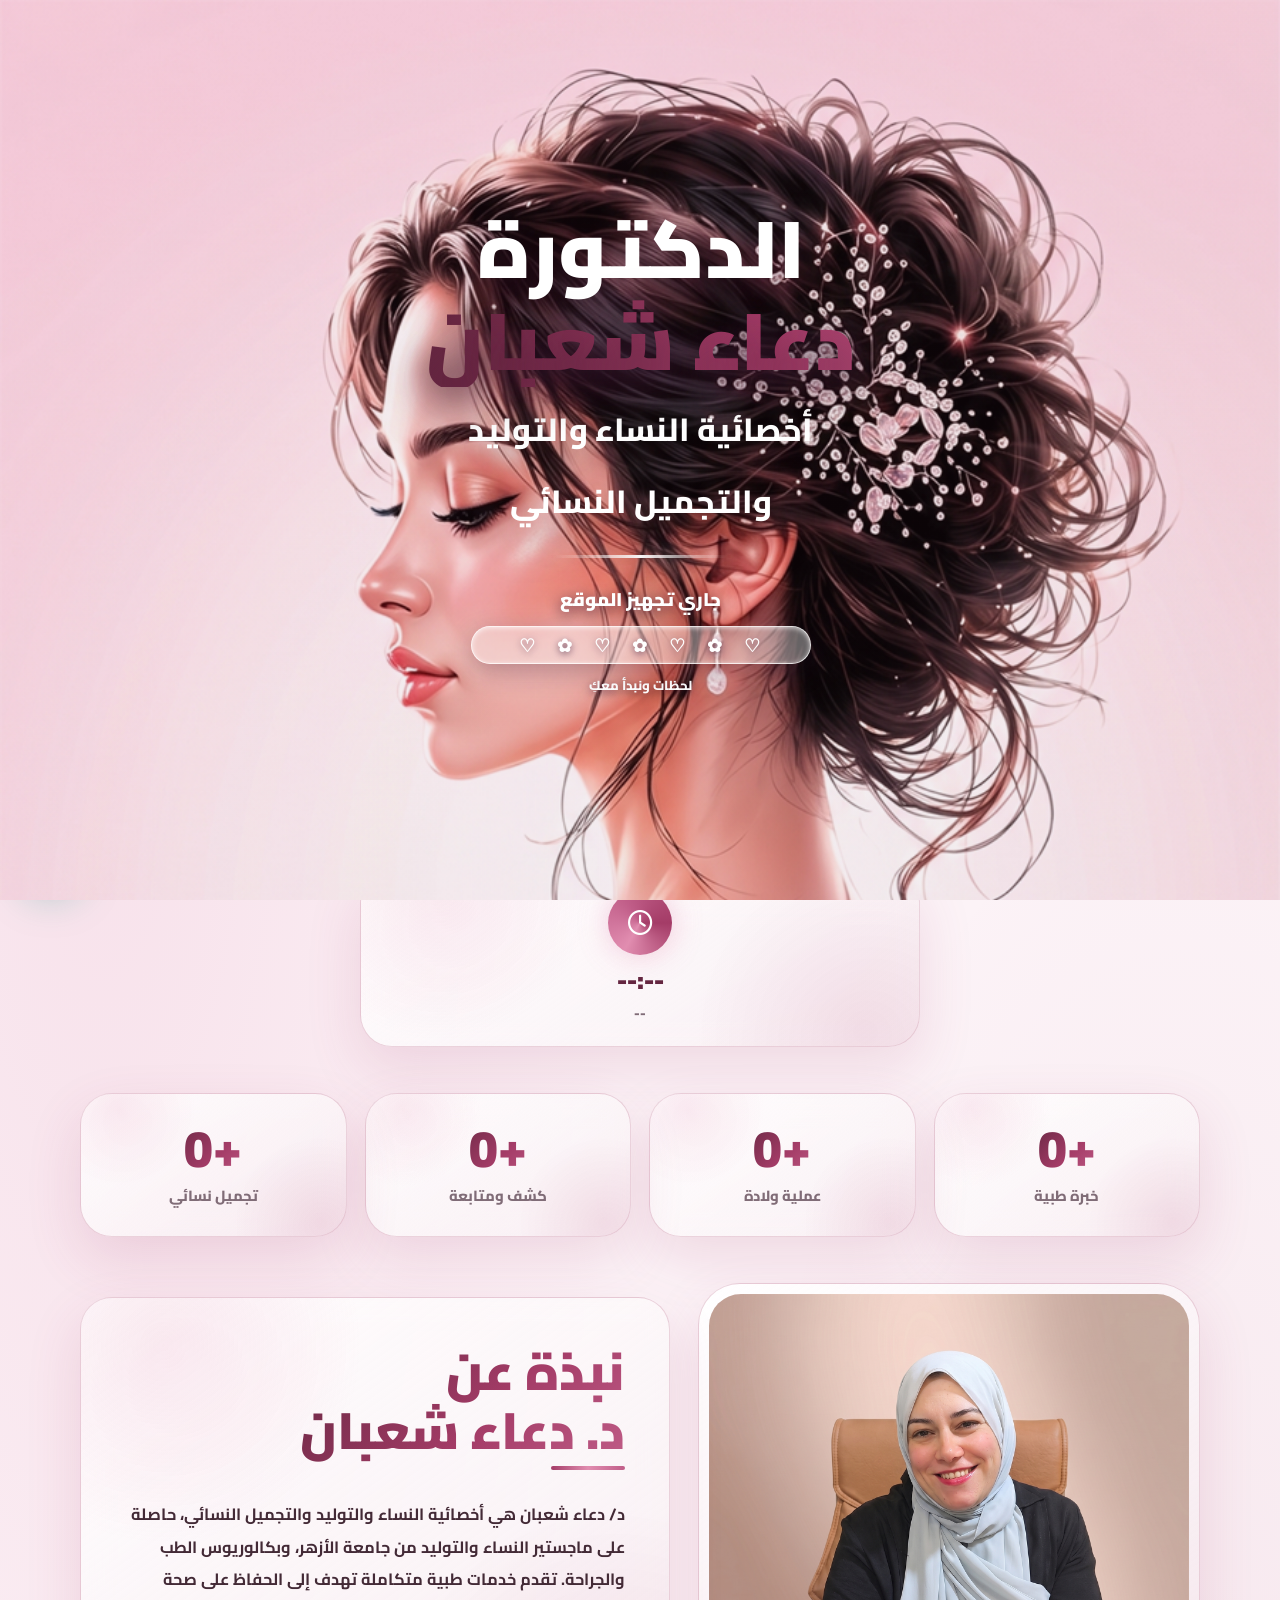
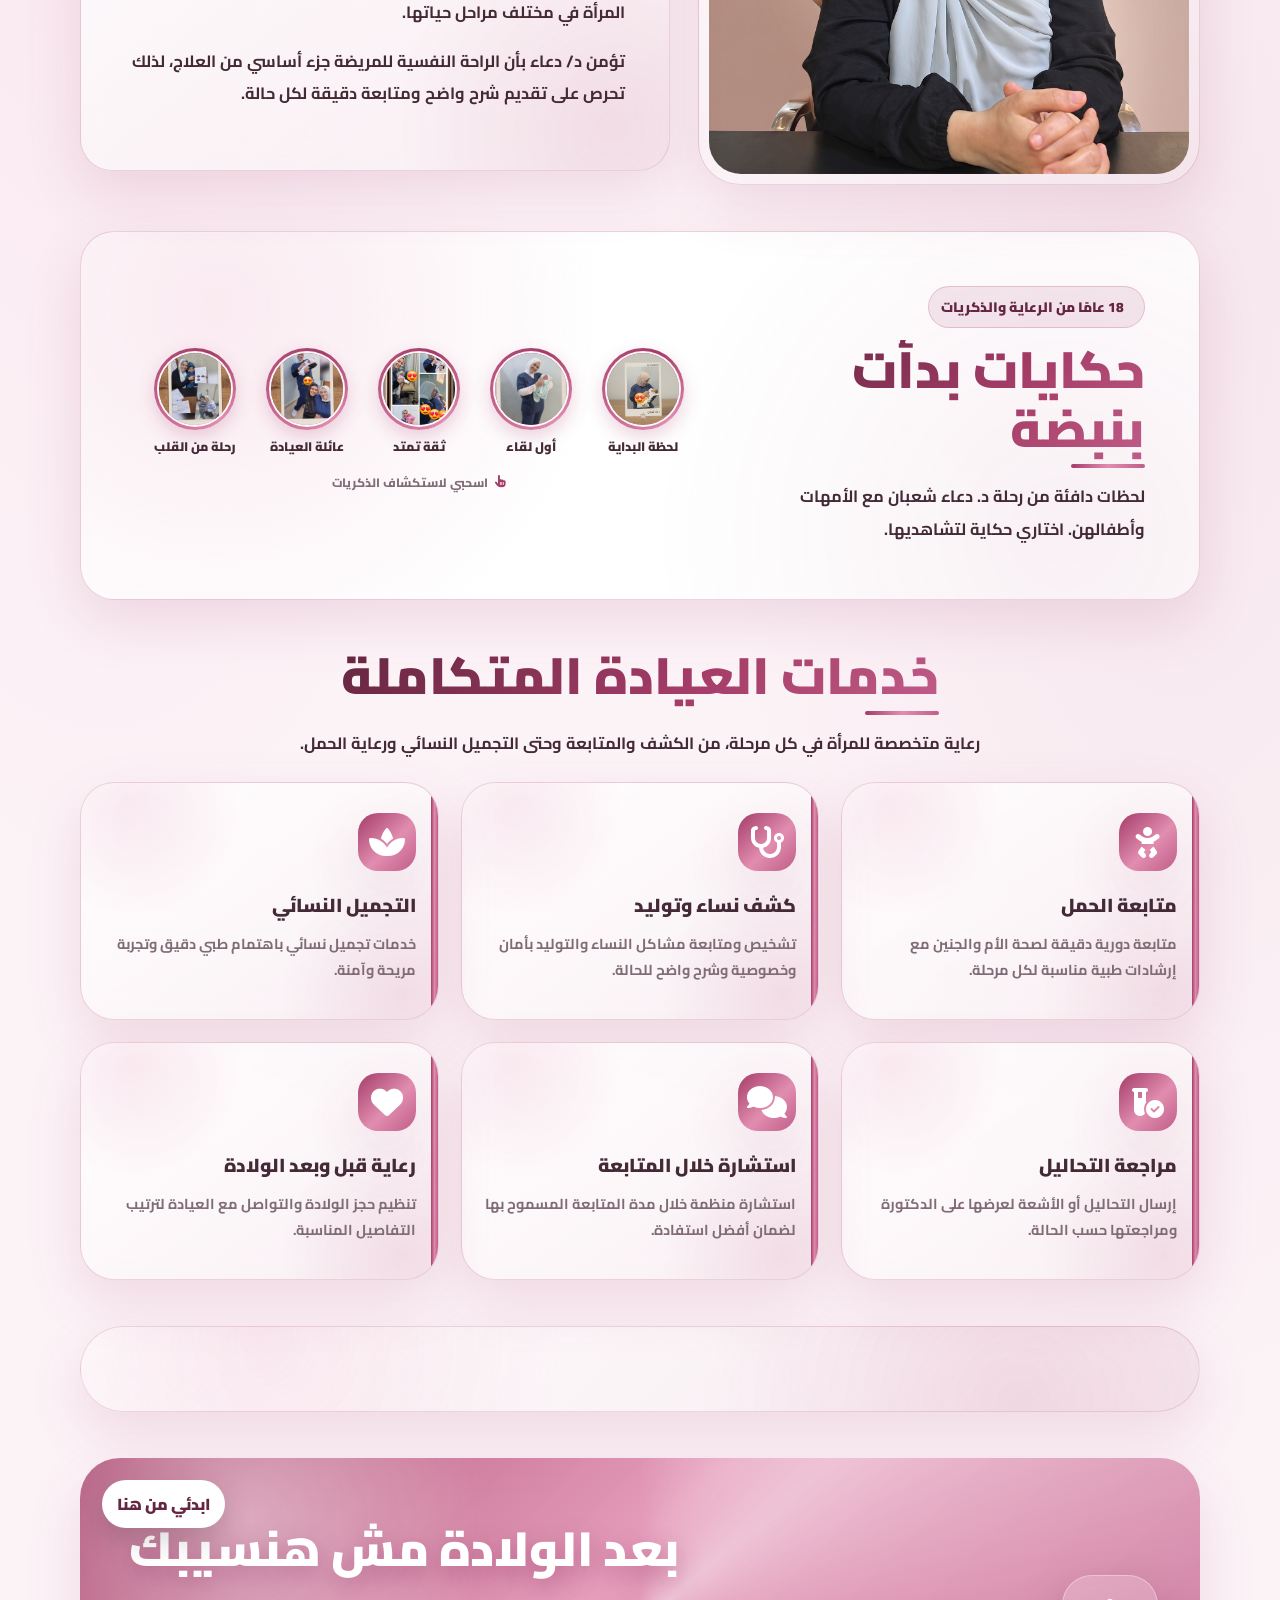
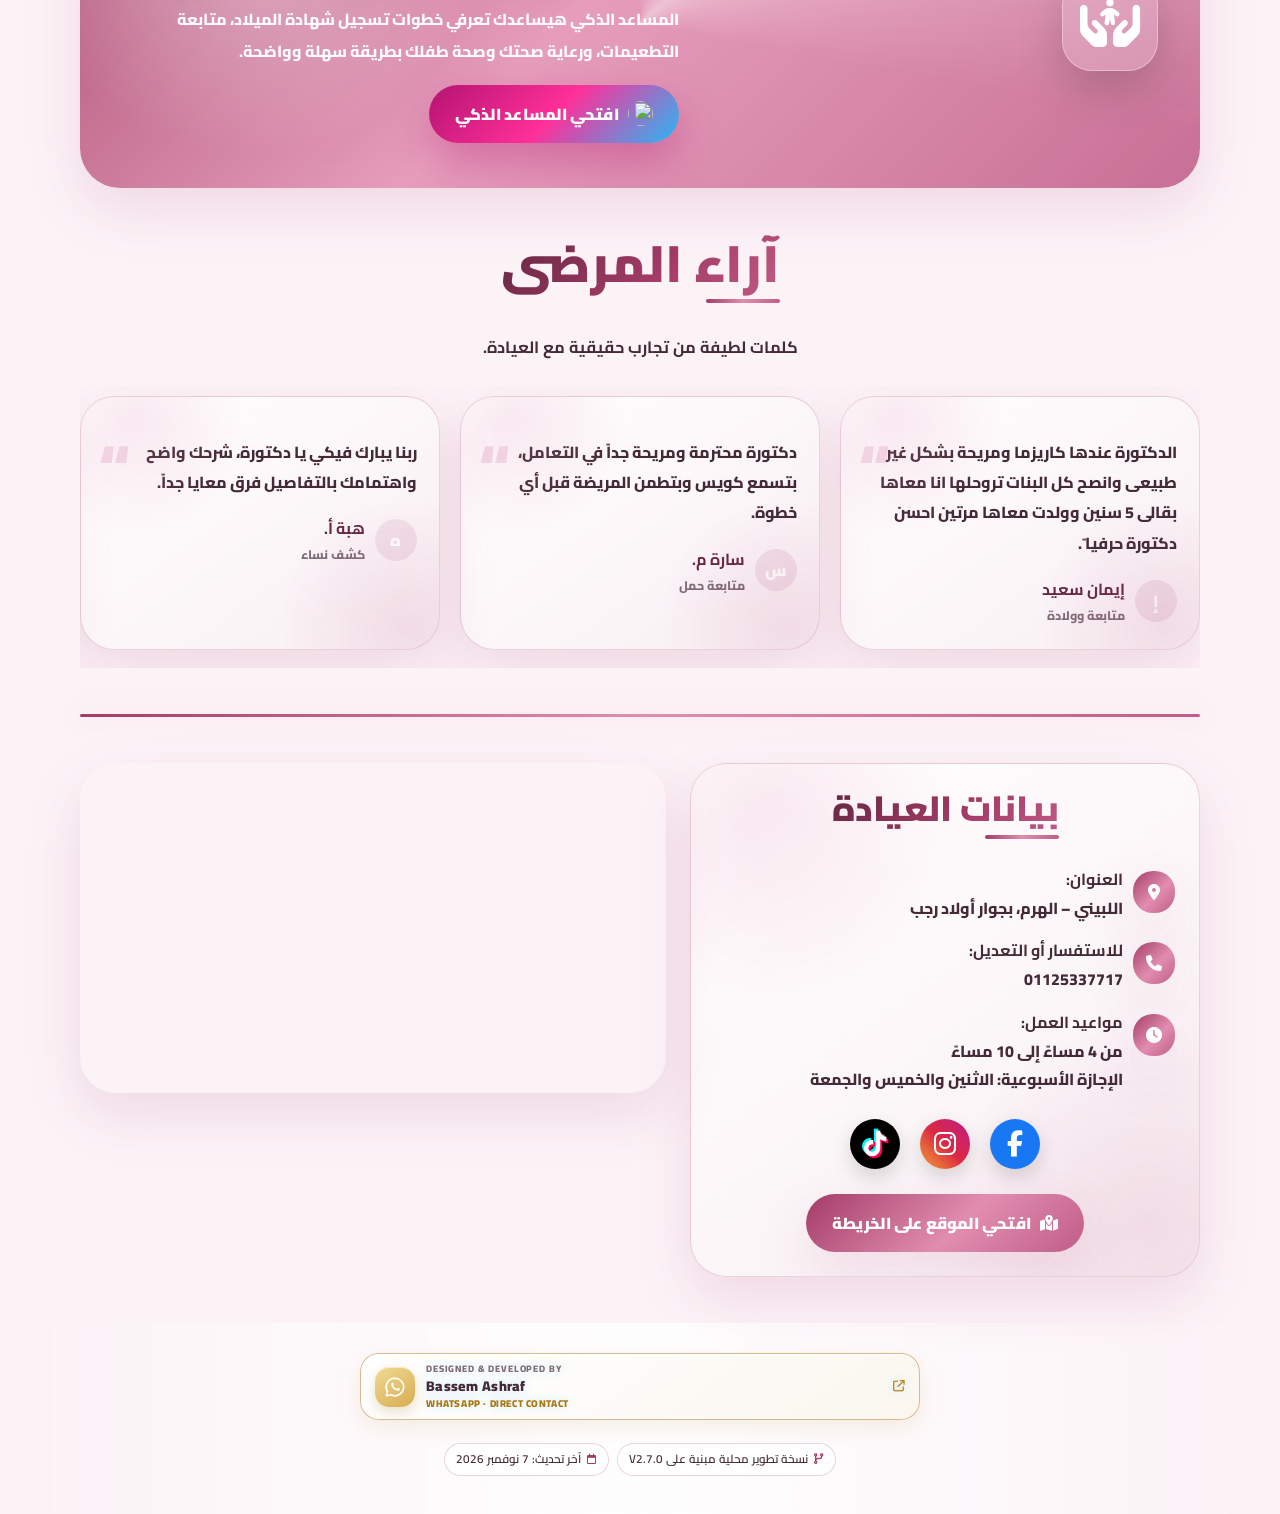
==== index.html @ da4e1a52 "feat: route clinic bridge through Supabase Edge Function" ====
<!DOCTYPE html>
<html lang="ar" data-mode="light">
<head>
<meta charset="UTF-8">
<meta name="viewport" content="width=device-width, initial-scale=1.0, maximum-scale=1.0, user-scalable=no, viewport-fit=cover">

<meta property="og:title" content="الدكتورة دعاء شعبان - أخصائية النساء والتوليد والتجميل النسائي">
<meta property="og:description" content="نظام الحجز الإلكتروني لعيادة دكتورة دعاء شعبان. رعاية طبية متكاملة، احجزي موعدك الآن.">
<meta property="og:image" content="assets/images/doctor.png">
<meta property="og:type" content="website">
<meta name="twitter:card" content="summary_large_image">

<title>عيادة دكتورة دعاء شعبان - الحجز الإلكتروني</title>

<link href="https://fonts.googleapis.com/css2?family=Cairo:wght@400;600;700;800;900&display=swap" rel="stylesheet">
<link rel="stylesheet" href="https://cdnjs.cloudflare.com/ajax/libs/font-awesome/6.5.1/css/all.min.css">

<link rel="stylesheet" href="css/main.css">
<link rel="stylesheet" href="css/gallery.css">
</head>

<body>

<div class="local-preview-banner" id="localPreviewBanner" role="status" hidden>
    نسخة تجربة محلية — لن يتم إرسال الحجوزات أو حفظها في قاعدة البيانات أو الشيت
</div>
<div id="scrollDecorations" class="scroll-decorations" aria-hidden="true"></div>
<div id="bookingCelebration" class="booking-celebration" aria-hidden="true"></div>

<div id="splash" aria-label="واجهة ترحيب عيادة د. دعاء شعبان">
    <div class="splash-content">
        <div class="splash-title">الدكتورة</div>
        <div class="splash-title">دعاء شعبان</div>
        <div class="splash-sub">أخصائية النساء والتوليد</div>
        <div class="splash-sub">والتجميل النسائي</div>
        <div class="splash-line"></div>
        <div class="splash-loader" role="status" aria-live="polite">
            <span class="splash-loading-text" data-i18n="clickToStart">جاري تجهيز الموقع</span>
            <div class="splash-progress-track" aria-hidden="true">
                <div class="splash-progress-fill"></div>
                <span class="splash-progress-pattern">♡　✿　♡　✿　♡　✿　♡</span>
                <span class="splash-progress-runner">🌸</span>
            </div>
            <span class="splash-loader-caption" data-i18n="splashWait">لحظات ونبدأ معكِ</span>
        </div>
    </div>
</div>

<div id="fridayAlert" class="friday-modal">
    <div class="fri-card">
        <i class="fa-solid fa-calendar-xmark"></i>
        <h3 data-i18n="holidayTitle">تنبيه المواعيد</h3>
        <p data-i18n="holidayMsg">الإجازة الأسبوعية للعيادة أيام الاثنين والخميس والجمعة. من فضلكِ اختاري يوماً آخر للحجز.</p>
        <button class="btn btn-primary" onclick="closeFri()" data-i18n="understood">فهمت</button>
    </div>
</div>

<div id="softAlert" class="soft-alert-modal">
    <div class="soft-alert-card">
        <i class="fa-solid fa-circle-exclamation"></i>
        <h3 id="softAlertTitle">تنبيه بسيط</h3>
        <p id="softAlertMsg">من فضلك أكملي البيانات المطلوبة.</p>
        <button class="btn btn-primary" onclick="closeSoftAlert()">تمام</button>
    </div>
</div>

<div class="pregnancy-nudge" id="pregnancyNudge" hidden>
    <button class="pregnancy-nudge-backdrop" type="button" data-close-pregnancy-nudge aria-label="إغلاق البطاقة"></button>
    <section class="pregnancy-nudge-card" role="dialog" aria-modal="true" aria-labelledby="pregnancyNudgeTitle" aria-describedby="pregnancyNudgeText">
        <button class="pregnancy-nudge-close" type="button" data-close-pregnancy-nudge aria-label="إغلاق"><i class="fa-solid fa-xmark" aria-hidden="true"></i></button>
        <div class="pregnancy-nudge-confetti" aria-hidden="true">✦　♡　✿　✧</div>
        <div class="pregnancy-nudge-art" aria-hidden="true"></div>
        <span class="pregnancy-nudge-kicker" data-i18n="pregnancyNudgeKicker">هدية صغيرة لكِ</span>
        <h2 id="pregnancyNudgeTitle" data-i18n="pregnancyNudgeTitle">رحلتك للأمومة 💗</h2>
        <p id="pregnancyNudgeText" data-i18n="pregnancyNudgeText">احسبي فاضل قد إيه على مقابلة صغيرك، وشوفي رحلتك وصلت لكام في المية.</p>
        <button class="pregnancy-nudge-cta" id="pregnancyNudgeCta" type="button"><span class="pregnancy-nudge-mini-art" aria-hidden="true"></span><span data-i18n="pregnancyNudgeCta">احسبي رحلتك</span><i class="fa-solid fa-arrow-left" aria-hidden="true"></i></button>
        <span class="pregnancy-nudge-foot" data-i18n="pregnancyNudgeFoot">حساب تقريبي لعمر الحمل وموعد الولادة</span>
    </section>
</div>

<button class="pregnancy-float" id="pregnancyFloat" type="button" aria-label="افتحي حاسبة الحمل" title="احسبي رحلتك" hidden>
    <span class="pregnancy-float-art" aria-hidden="true"></span><span class="pregnancy-float-label" data-i18n="pregnancyFloatLabel">حاسبة الحمل</span>
</button>

<header class="topbar">
    <div class="brand">
        <strong data-i18n="brandName">د. دعاء شعبان</strong>
        <span data-i18n="brandSub">أخصائية نساء وتوليد وتجميل نسائي</span>
    </div>

    <nav class="nav">
        <a href="#about" data-i18n="navAbout">عن الدكتورة</a>
        <a href="#gallery">الذكريات</a>
        <a href="#services" data-i18n="navServices">الخدمات</a>
        <a href="#booking" data-i18n="navBooking">الحجز</a>
        <a href="#assistant" class="smart-nav-hint" data-i18n="navAssistant">مساعدك بعد الولادة</a>
        <a href="#reviews" data-i18n="navReviews">آراء المرضى</a>
        <a href="#contact" data-i18n="navContact">العنوان</a>
    </nav>

    <div class="control-group">
        <button class="text-btn" id="langBtn" onclick="toggleLanguage()">EN</button>
        <button class="icon-btn mobile-menu-btn" onclick="toggleMobileMenu()" title="Menu"><i class="fa-solid fa-bars"></i></button>
    </div>

    <div class="mobile-menu" id="mobileMenu">
        <a href="#about" onclick="toggleMobileMenu()" data-i18n="navAbout">عن الدكتورة</a>
        <a href="#gallery" onclick="toggleMobileMenu()">الذكريات</a>
        <a href="#services" onclick="toggleMobileMenu()" data-i18n="navServices">الخدمات</a>
        <a href="#booking" onclick="toggleMobileMenu()" data-i18n="navBooking">الحجز</a>
        <a href="#assistant" onclick="toggleMobileMenu()" data-i18n="navAssistant">مساعدك بعد الولادة</a>
        <a href="#reviews" onclick="toggleMobileMenu()" data-i18n="navReviews">آراء المرضى</a>
        <a href="#contact" onclick="toggleMobileMenu()" data-i18n="navContact">العنوان</a>
    </div>
</header>

<main>
    <section class="hero" id="home">
        <div class="hero-content">

            <div class="hero-actions">
                <a href="#booking" class="btn btn-primary"><i class="fa-solid fa-calendar-check"></i> <span data-i18n="bookNow">احجزي موعدك الآن</span></a>
                <a href="https://wa.me/201125337717" target="_blank" class="btn btn-ghost"><i class="fa-brands fa-whatsapp"></i> <span data-i18n="whatsappNow">تواصلي واتساب</span></a>
            </div>
            <div class="hero-note" data-i18n="heroTitle">حجزك مع د. دعاء شعبان أصبح أسهل</div>
        </div>
    </section>

    <section class="section clock-section">
        <div class="clock-card-wide">
            <div class="clock-ring"><i class="fa-regular fa-clock"></i></div>
            <div id="clockNow">--:--</div>
            <div id="todayText">--</div>
        </div>
    </section>

    <section class="section stats-bar">
        <div class="stat-card">
            <div>
                <div class="stat-number" data-target="20">+0</div>
                <div class="stat-label" data-i18n="statExperience">خبرة طبية</div>
            </div>
        </div>
        <div class="stat-card">
            <div>
                <div class="stat-number" data-target="2000">+0</div>
                <div class="stat-label" data-i18n="statBirth">عملية ولادة</div>
            </div>
        </div>
        <div class="stat-card">
            <div>
                <div class="stat-number" data-target="50000">+0</div>
                <div class="stat-label" data-i18n="statVisits">كشف ومتابعة</div>
            </div>
        </div>
        <div class="stat-card">
            <div>
                <div class="stat-number" data-target="350">+0</div>
                <div class="stat-label" data-i18n="statAesthetic">تجميل نسائي</div>
            </div>
        </div>
    </section>

    <section class="section about-wrap" id="about">
        <div class="doctor-photo">
            <img src="assets/images/doctor.png" alt="دكتورة دعاء شعبان">
        </div>
        <div class="info-card">
            <h2 class="section-title about-title"><span data-i18n="aboutTitle1">نبذة عن</span><span data-i18n="aboutTitle2">د. دعاء شعبان</span></h2>
            <p class="section-lead" data-i18n="aboutText1">
                د/ دعاء شعبان هي أخصائية النساء والتوليد والتجميل النسائي، حاصلة على ماجستير النساء والتوليد من جامعة الأزهر،
                وبكالوريوس الطب والجراحة. تقدم خدمات طبية متكاملة تهدف إلى الحفاظ على صحة المرأة في مختلف مراحل حياتها.
            </p>
            <p class="section-lead" data-i18n="aboutText2">
                تؤمن د/ دعاء بأن الراحة النفسية للمريضة جزء أساسي من العلاج، لذلك تحرص على تقديم شرح واضح ومتابعة دقيقة لكل حالة.
            </p>
        </div>
    </section>


    <section class="section story-album" id="gallery" aria-labelledby="galleryTitle">
        <div class="album-intro reveal-on-scroll">
            <span class="album-kicker"><i class="fa-solid fa-sparkles" aria-hidden="true"></i> 18 عامًا من الرعاية والذكريات</span>
            <h2 class="section-title" id="galleryTitle">حكايات بدأت بنبضة</h2>
            <p class="section-lead">لحظات دافئة من رحلة د. دعاء شعبان مع الأمهات وأطفالهن. اختاري حكاية لتشاهديها.</p>
        </div>
        <div class="story-rail-shell reveal-on-scroll">
            <div class="story-rail" role="group" aria-label="قصص وذكريات العيادة">
                <button class="clinic-story" type="button" data-image="assets/images/gallery/memory-01.jpg" data-alt="لحظة من رحلة الرعاية" data-kicker="لحظة البداية" data-title="البداية دائمًا نبضة" data-caption="من أول لحظة اطمئنان، تبدأ حكاية جديدة مليئة بالأمل والرعاية.">
                    <span class="clinic-story-ring"><img src="assets/images/gallery/memory-01.jpg" alt="" loading="lazy"></span><span class="clinic-story-label">لحظة البداية</span>
                </button>
                <button class="clinic-story" type="button" data-image="assets/images/gallery/memory-02.png" data-alt="لحظة سعادة مع مولود جديد" data-kicker="لحظة وصول" data-title="أول لقاء" data-caption="لحظة لا تتكرر، وابتسامة تختصر رحلة كاملة من الانتظار.">
                    <span class="clinic-story-ring"><img src="assets/images/gallery/memory-02.png" alt="" loading="lazy"></span><span class="clinic-story-label">أول لقاء</span>
                </button>
                <button class="clinic-story" type="button" data-image="assets/images/gallery/memory-03.jpg" data-alt="ذكرى من المتابعة والرعاية" data-kicker="ثقة تمتد" data-title="معكِ خطوة بخطوة" data-caption="متابعة هادئة وشرح واضح، لأن الاطمئنان جزء أساسي من الرعاية.">
                    <span class="clinic-story-ring"><img src="assets/images/gallery/memory-03.jpg" alt="" loading="lazy"></span><span class="clinic-story-label">ثقة تمتد</span>
                </button>
                <button class="clinic-story" type="button" data-image="assets/images/gallery/memory-04.png" data-alt="ذكرى سعيدة مع الأسرة" data-kicker="عائلة العيادة" data-title="ذكريات تكبر معنا" data-caption="أطفال كبروا، وأسر ما زالت الثقة تجمعنا بها عامًا بعد عام.">
                    <span class="clinic-story-ring"><img src="assets/images/gallery/memory-04.png" alt="" loading="lazy"></span><span class="clinic-story-label">عائلة العيادة</span>
                </button>
                <button class="clinic-story" type="button" data-image="assets/images/gallery/memory-05.png" data-alt="ذكرى من سنوات الرعاية" data-kicker="18 عامًا" data-title="رحلة من القلب" data-caption="سنوات من الخبرة، وآلاف الحكايات التي بدأت كلها بنبضة.">
                    <span class="clinic-story-ring"><img src="assets/images/gallery/memory-05.png" alt="" loading="lazy"></span><span class="clinic-story-label">رحلة من القلب</span>
                </button>
            </div>
            <span class="story-rail-hint"><i class="fa-solid fa-hand-pointer" aria-hidden="true"></i> اسحبي لاستكشاف الذكريات</span>
        </div>
    </section>

    <div class="story-viewer" id="storyViewer" aria-hidden="true" role="dialog" aria-modal="true" aria-label="عرض قصة من ذكريات العيادة">
        <button class="story-backdrop" type="button" tabindex="-1" data-story-close aria-label="إغلاق القصص"></button>
        <div class="story-dialog">
            <div class="story-progress" id="storyProgress" aria-hidden="true"></div>
            <button class="story-viewer-close" type="button" data-story-close aria-label="إغلاق"><i class="fa-solid fa-xmark"></i></button>
            <button class="story-viewer-pause" type="button" id="storyPause" aria-label="إيقاف عرض القصص مؤقتًا" aria-pressed="false"><i class="fa-solid fa-pause"></i></button>
            <img class="story-viewer-image" id="storyViewerImage" src="" alt="">
            <div class="story-viewer-shade"></div>
            <button class="story-viewer-nav story-viewer-prev" type="button" id="storyPrev" aria-label="القصة السابقة"><i class="fa-solid fa-chevron-right"></i></button>
            <button class="story-viewer-nav story-viewer-next" type="button" id="storyNext" aria-label="القصة التالية"><i class="fa-solid fa-chevron-left"></i></button>
            <div class="story-viewer-copy" aria-live="polite">
                <span class="story-viewer-kicker" id="storyViewerKicker"></span>
                <h3 id="storyViewerTitle"></h3>
                <p id="storyViewerCaption"></p>
            </div>
            <span class="story-viewer-count" id="storyViewerCount" aria-live="polite"></span>
        </div>
    </div>

    <section class="section" id="services">
        <div style="text-align:center; margin-bottom:22px;">
            <h2 class="section-title" data-i18n="servicesTitle">خدمات العيادة المتكاملة</h2>
            <p class="section-lead" style="max-width:720px; margin:auto;" data-i18n="servicesLead">رعاية متخصصة للمرأة في كل مرحلة، من الكشف والمتابعة وحتى التجميل النسائي ورعاية الحمل.</p>
        </div>

        <div class="services-grid">
            <div class="service-card">
                <i class="fa-solid fa-baby"></i>
                <h3 data-i18n="service1Title">متابعة الحمل</h3>
                <p data-i18n="service1Text">متابعة دورية دقيقة لصحة الأم والجنين مع إرشادات طبية مناسبة لكل مرحلة.</p>
            </div>
            <div class="service-card">
                <i class="fa-solid fa-stethoscope"></i>
                <h3 data-i18n="service2Title">كشف نساء وتوليد</h3>
                <p data-i18n="service2Text">تشخيص ومتابعة مشاكل النساء والتوليد بأمان وخصوصية وشرح واضح للحالة.</p>
            </div>
            <div class="service-card">
                <i class="fa-solid fa-spa"></i>
                <h3 data-i18n="service3Title">التجميل النسائي</h3>
                <p data-i18n="service3Text">خدمات تجميل نسائي باهتمام طبي دقيق وتجربة مريحة وآمنة.</p>
            </div>
            <div class="service-card">
                <i class="fa-solid fa-vial-circle-check"></i>
                <h3 data-i18n="service4Title">مراجعة التحاليل</h3>
                <p data-i18n="service4Text">إرسال التحاليل أو الأشعة لعرضها على الدكتورة ومراجعتها حسب الحالة.</p>
            </div>
            <div class="service-card">
                <i class="fa-solid fa-comments"></i>
                <h3 data-i18n="service5Title">استشارة خلال المتابعة</h3>
                <p data-i18n="service5Text">استشارة منظمة خلال مدة المتابعة المسموح بها لضمان أفضل استفادة.</p>
            </div>
            <div class="service-card">
                <i class="fa-solid fa-heart"></i>
                <h3 data-i18n="service6Title">رعاية قبل وبعد الولادة</h3>
                <p data-i18n="service6Text">تنظيم حجز الولادة والتواصل مع العيادة لترتيب التفاصيل المناسبة.</p>
            </div>
        </div>
    </section>

    <section class="section booking-section" id="booking">
        <div class="visitor-presence" id="visitorPresence" role="status" aria-live="polite" hidden>
            <span class="presence-pips" aria-hidden="true"></span><span class="presence-copy"></span>
        </div>
        <div id="bookingArea"></div>
    </section>

    <section class="section" id="assistant">
        <div class="assistant-card">
            <div class="assistant-icon"><i class="fa-solid fa-hands-holding-child"></i></div>
            <div>
                <h2 data-i18n="assistantTitle">بعد الولادة مش هنسيبك</h2>
                <p data-i18n="assistantText">
                    المساعد الذكي هيساعدك تعرفي خطوات تسجيل شهادة الميلاد، متابعة التطعيمات، ورعاية صحتك وصحة طفلك بطريقة سهلة وواضحة.
                </p>
                <a href="https://dokyy2.github.io/smart-assistant/" target="_blank" rel="noopener noreferrer" class="btn assistant-launch-link">
                    <img src="https://dokyy2.github.io/smart-assistant/assets/images/assistant-logo.png" alt="" loading="lazy"> <span data-i18n="assistantBtn">افتحي المساعد الذكي</span>
                </a>
            </div>
        </div>
    </section>

    <div class="assistant-float" id="assistantFloat" hidden>
        <p class="assistant-hint" id="assistantHint" role="status" hidden>اسأليني 💬</p>
        <button class="assistant-orb" id="assistantOpen" type="button" aria-label="فتح المساعد الذكي" aria-expanded="false">
            <img src="https://dokyy2.github.io/smart-assistant/assets/images/assistant-logo.png" alt="">
        </button>
    </div>

    <div class="assistant-modal" id="assistantModal" hidden>
        <button class="assistant-modal-backdrop" type="button" data-close-assistant aria-label="إغلاق نافذة المساعد"></button>
        <section class="assistant-dialog" role="dialog" aria-modal="true" aria-label="المساعد الذكي بعد الولادة">
            <div class="assistant-dialog-head"><span><img src="https://dokyy2.github.io/smart-assistant/assets/images/assistant-logo.png" alt=""> المساعد الذكي</span><button type="button" data-close-assistant aria-label="إغلاق">×</button></div>
            <iframe class="assistant-frame" title="المساعد الذكي للأم والطفل" data-src="https://dokyy2.github.io/smart-assistant/" loading="lazy"></iframe>
        </section>
    </div>

    <section class="section" id="reviews">
        <div style="text-align:center; margin-bottom:22px;">
            <h2 class="section-title" data-i18n="reviewsTitle">آراء المرضى</h2>
            <p class="section-lead" data-i18n="reviewsLead">كلمات لطيفة من تجارب حقيقية مع العيادة.</p>
        </div>
        <div class="reviews-scroll">
            <div class="review-card"><p>الدكتورة عندها كاريزما ومريحة بشكل غير طبيعى وانصح كل البنات تروحلها انا معاها بقالى 5 سنين وولدت معاها مرتين احسن دكتورة حرفيا ً.</p><div class="review-person"><div class="avatar">إ</div><div><strong>إيمان سعيد</strong><span>متابعة وولادة</span></div></div></div>
            <div class="review-card"><p>دكتورة محترمة ومريحة جداً في التعامل، بتسمع كويس وبتطمن المريضة قبل أي خطوة.</p><div class="review-person"><div class="avatar">س</div><div><strong>سارة م.</strong><span>متابعة حمل</span></div></div></div>
            <div class="review-card"><p>ربنا يبارك فيكي يا دكتورة، شرحك واضح واهتمامك بالتفاصيل فرق معايا جداً.</p><div class="review-person"><div class="avatar">ه</div><div><strong>هبة أ.</strong><span>كشف نساء</span></div></div></div>
            <div class="review-card"><p>العيادة منظمة والدكتورة شاطرة وبتتعامل بذوق. تجربة مريحة من أول الحجز.</p><div class="review-person"><div class="avatar">م</div><div><strong>مريم ع.</strong><span>متابعة بالعيادة</span></div></div></div>
            <div class="review-card"><p>دكتورة دعاء من أحسن الدكاترة، ربنا يبارك فيها ويجعل تعبها في ميزان حسناتها.</p><div class="review-person"><div class="avatar">أ</div><div><strong>أمل ج.</strong><span>متابعة نساء</span></div></div></div>
            <div class="review-card"><p>كنت قلقة جداً، لكن طريقة شرح الدكتورة وهدوءها خلوني أطمن بسرعة.</p><div class="review-person"><div class="avatar">ن</div><div><strong>ندى ر.</strong><span>كشف أول مرة</span></div></div></div>
            <div class="review-card"><p>متابعة الحمل كانت ممتازة، وكل زيارة كنت بخرج فاهمة كل حاجة ومطمئنة.</p><div class="review-person"><div class="avatar">ي</div><div><strong>ياسمين ع.</strong><span>متابعة حمل</span></div></div></div>
            <div class="review-card"><p>احترام وذوق واهتمام بالتفاصيل، شكراً دكتورة دعاء على تعبك معانا.</p><div class="review-person"><div class="avatar">ر</div><div><strong>رحاب س.</strong><span>استشارة متابعة</span></div></div></div>
            <div class="review-card"><p>النظام سهل والحجز واضح، والعيادة تواصلت معايا بسرعة لتأكيد المعاد.</p><div class="review-person"><div class="avatar">د</div><div><strong>دعاء ك.</strong><span>حجز أونلاين</span></div></div></div>
        </div>
    </section>

    <div class="neon-divider"></div>

    <section class="section contact-wrap" id="contact">
        <div class="contact-card">
            <h2 class="section-title" style="font-size:2.2rem;" data-i18n="contactTitle">بيانات العيادة</h2>
            <div class="contact-line"><i class="fa-solid fa-location-dot"></i><div><b data-i18n="addressLabel">العنوان:</b><br><span data-i18n="addressText">اللبيني – الهرم، بجوار أولاد رجب</span></div></div>
            <div class="contact-line"><i class="fa-solid fa-phone"></i><div><b data-i18n="phoneLabel">للاستفسار أو التعديل:</b><br>01125337717</div></div>
            <div class="contact-line"><i class="fa-solid fa-clock"></i><div><b data-i18n="hoursLabel">مواعيد العمل:</b><br><span data-i18n="hoursText">من 4 مساءً إلى 10 مساءً</span><br><span data-i18n="holidayFooter">الإجازة الأسبوعية: الاثنين والخميس والجمعة</span></div></div>

            <div class="social-links">
                <a href="https://www.facebook.com/share/1BvSArkpXk/" target="_blank" class="social-icon fb" title="Facebook"><i class="fa-brands fa-facebook-f"></i></a>
                <a href="https://www.instagram.com/dr.doaa.shaban?igsh=MTNjNjJ1end3bzczeQ==" target="_blank" class="social-icon ig" title="Instagram"><i class="fa-brands fa-instagram"></i></a>
                <a href="https://www.tiktok.com/@doaaobgyn?_r=1&_t=ZS-96BMLWSyNdY" target="_blank" class="social-icon tt" title="TikTok"><i class="fa-brands fa-tiktok"></i></a>
            </div>

            <a href="https://maps.app.goo.gl/Dn6sKp86cdJ2K5k79?g_st=ic" target="_blank" class="btn btn-primary"><i class="fa-solid fa-map-location-dot"></i> <span data-i18n="mapBtn">افتحي الموقع على الخريطة</span></a>
        </div>

        <iframe
            class="map-frame"
            loading="lazy"
            allowfullscreen
            referrerpolicy="no-referrer-when-downgrade"
            src="https://www.google.com/maps?q=%D8%A7%D9%84%D9%84%D8%A8%D9%8A%D9%86%D9%8A%20%D8%A7%D9%84%D9%87%D8%B1%D9%85%20%D8%A8%D8%AC%D9%88%D8%A7%D8%B1%20%D8%A3%D9%88%D9%84%D8%A7%D8%AF%20%D8%B1%D8%AC%D8%A8&output=embed">
        </iframe>
    </section>
</main>

<footer class="footer">
    <div class="footer-signature">
        <a class="footer-credit" href="https://wa.me/201021708011" target="_blank" rel="noopener noreferrer" aria-label="التواصل مع المهندس باسم أشرف عبر واتساب">
            <span class="footer-whatsapp-mark" aria-hidden="true">
                <svg viewBox="0 0 24 24" focusable="false">
                    <path d="M12 2.4a9.6 9.6 0 0 0-8.18 14.63L2.7 21.6l4.72-1.08A9.6 9.6 0 1 0 12 2.4Z" fill="none" stroke="currentColor" stroke-width="1.8" stroke-linejoin="round"/>
                    <path d="M8.5 7.85c.16-.38.33-.39.61-.39h.52c.17 0 .36.03.44.27l.62 1.54c.08.2.05.39-.08.53l-.4.47c-.12.13-.25.26-.1.5.15.26.67 1.1 1.44 1.78.99.88 1.82 1.15 2.08 1.29.26.13.41.11.56-.07l.7-.82c.16-.19.34-.16.57-.08l1.45.68c.24.12.4.17.45.27.06.1.06.59-.14 1.16-.19.57-1.1 1.09-1.52 1.15-.4.06-.9.09-1.46-.09-.34-.11-.78-.26-1.34-.5-2.36-1.02-3.9-3.42-4.02-3.59-.12-.17-.96-1.27-.96-2.42 0-1.16.6-1.72.81-1.96Z" fill="currentColor"/>
                </svg>
            </span>
            <span class="footer-signature-copy"><small>DESIGNED &amp; DEVELOPED BY</small><strong>Bassem Ashraf</strong><span>WHATSAPP · DIRECT CONTACT</span></span>
            <i class="fa-solid fa-arrow-up-right-from-square footer-signature-arrow" aria-hidden="true"></i>
        </a>
        <div class="footer-meta" aria-label="معلومات الإصدار والتحديث">
            <span class="footer-version"><i class="fa-solid fa-code-branch" aria-hidden="true"></i> نسخة تطوير محلية مبنية على V2.7.0</span>
            <span class="footer-updated"><i class="fa-regular fa-calendar" aria-hidden="true"></i> آخر تحديث: 7 نوفمبر 2026</span>
        </div>
    </div>
</footer>

<a href="https://wa.me/201125337717" target="_blank" class="whatsapp-float" onclick="handleVibrate()">
    <i class="fa-brands fa-whatsapp"></i>
</a>

<button class="back-to-top" id="backToTop" type="button" aria-label="العودة إلى أعلى الصفحة" title="العودة إلى أعلى الصفحة" onclick="window.scrollTo({top:0,behavior:'smooth'})">
    <i class="fa-solid fa-arrow-up" aria-hidden="true"></i>
</button>

<script src="js/config.js"></script>
<script src="js/bridge-client.js?v=4"></script>
<script src="js/main.js"></script>
<script src="js/gallery.js"></script>

</body>
</html>
---- css/main.css ----
:root {
    --primary-color: #38bdf8;
    --primary-soft: #e0f7ff;
    --medical-blue: #00a0c4;
    --accent-pink: #ec4899;
    --dark-pink: #0f6f86;
    --text-main: #102033;
    --text-soft: #64748b;
    --silk-bg: #ffffff;
    --page-bg: #f4fbff;
    --card-bg: rgba(255,255,255,0.92);
    --border-soft: rgba(56,189,248,0.28);
    --success-green: #22c55e;
    --error-red: #ef4444;
    --shadow-soft: 0 22px 55px rgba(15,111,134,0.12);
    --radius-lg: 24px;
    --transition: all 0.45s cubic-bezier(0.4, 0, 0.2, 1);
}

[data-mode="dark"] {
    --silk-bg: #111827;
    --page-bg: #07131d;
    --card-bg: rgba(17,24,39,0.92);
    --text-main: #f8fafc;
    --text-soft: #cbd5e1;
    --dark-pink: #9be8ff;
    --primary-soft: rgba(56,189,248,0.12);
    --border-soft: rgba(56,189,248,0.36);
    --shadow-soft: 0 24px 60px rgba(0,0,0,0.4);
}


* { box-sizing: border-box; -webkit-tap-highlight-color: transparent; outline: none; }
html { scroll-behavior: smooth; }
body {
    margin: 0;
    font-family: 'Cairo', sans-serif;
    direction: rtl;
    color: var(--text-main);
    background: var(--page-bg);
    transition: var(--transition);
    overflow-x: hidden;
}
button, input, select, textarea { font-family: 'Cairo', sans-serif; }

#splash {
    position: fixed;
    inset: 0;
    z-index: 9999;
    background:
        linear-gradient(135deg, rgba(248,187,208,0.62), rgba(255,255,255,0.22)),
        url("../assets/images/splash.png") center / cover no-repeat;
    display: flex;
    justify-content: center;
    align-items: center;
    flex-direction: column;
    transition: opacity 1s ease, transform 1s ease;
    cursor: pointer;
}
#splash.hide { opacity: 0; transform: scale(0.98); pointer-events: none; }
.splash-content { text-align: center; padding: 34px; animation: splashRise 1.4s ease both; }
.splash-title {
    color: white;
    font-weight: 900;
    font-size: clamp(2.2rem, 7vw, 5rem);
    line-height: 1.15;
    text-shadow: 0 10px 35px rgba(190,24,93,0.55);
}
.splash-sub {
    margin-top: 12px;
    color: #fff;
    font-size: clamp(1.1rem, 3.2vw, 2rem);
    font-weight: 800;
    text-shadow: 0 8px 28px rgba(190,24,93,0.45);
}
.splash-line {
    width: 180px;
    height: 3px;
    margin: 24px auto 0;
    border-radius: 999px;
    background: linear-gradient(90deg, transparent, white, transparent);
    box-shadow: 0 0 24px rgba(255,255,255,0.7);
    animation: lineGlow 1.6s infinite alternate;
}
.click-to-start {
    margin-top: 30px;
    color: white;
    font-weight: 700;
    background: rgba(0,0,0,0.3);
    padding: 8px 20px;
    border-radius: 999px;
    animation: pulse 1.5s infinite;
}
@keyframes splashRise {
    from { opacity: 0; transform: translateY(24px) scale(0.96); filter: blur(6px); }
    to { opacity: 1; transform: translateY(0) scale(1); filter: blur(0); }
}
@keyframes lineGlow {
    from { opacity: 0.45; transform: scaleX(0.65); }
    to { opacity: 1; transform: scaleX(1); }
}
@keyframes pulse { 0%, 100% { opacity: 0.6; } 50% { opacity: 1; } }

.topbar {
    position: sticky;
    top: 12px;
    z-index: 1000;
    width: min(1120px, calc(100% - 24px));
    margin: 12px auto 0;
    padding: 10px 16px;
    display: flex;
    align-items: center;
    justify-content: space-between;
    gap: 10px;
    border: 1px solid rgba(255,255,255,0.12);
    border-radius: 999px;
    background: rgba(15,23,42,0.86);
    backdrop-filter: blur(18px);
    box-shadow: 0 14px 40px rgba(15,111,134,0.12);
}
[data-mode="light"] .topbar {
    background: rgba(255,255,255,0.88);
    border-color: rgba(255,255,255,0.55);
}

@keyframes shineText {
    0% { background-position: 200% center; }
    100% { background-position: -200% center; }
}

.brand strong {
    display: block;
    font-size: clamp(1rem, 2.3vw, 1.55rem);
    font-weight: 900;
    background: linear-gradient(120deg, var(--dark-pink) 30%, var(--primary-color) 50%, var(--dark-pink) 70%);
    background-size: 200% auto;
    -webkit-background-clip: text;
    -webkit-text-fill-color: transparent;
    animation: shineText 3s linear infinite;
}
.brand span {
    display: block;
    color: var(--text-soft);
    font-size: 0.72rem;
    font-weight: 700;
    margin-top: -2px;
}
.nav { display: flex; align-items: center; gap: 15px; }
.nav a {
    color: var(--text-main);
    text-decoration: none;
    font-size: 0.86rem;
    font-weight: 900;
    white-space: nowrap;
}
.nav a:hover { color: var(--primary-color); }
.smart-nav-hint { color: var(--accent-pink) !important; }

/* Control Group (Left side items) */
.control-group { display: flex; align-items: center; gap: 6px; position: relative; }
.icon-btn, .text-btn {
    border: 1px solid var(--border-soft);
    background: rgba(255,255,255,0.08);
    color: #e0f7ff;
    border-radius: 999px;
    min-width: 36px;
    height: 36px;
    padding: 0 10px;
    cursor: pointer;
    font-weight: 900;
    display: inline-flex;
    align-items: center;
    justify-content: center;
    gap: 7px;
    box-shadow: 0 8px 22px rgba(15,111,134,0.08);
    font-size: 0.85rem;
}
[data-mode="light"] .icon-btn,
[data-mode="light"] .text-btn {
    background: rgba(255,255,255,0.72);
    color: var(--dark-pink);
}

.mobile-menu-btn { display: none; }
.mobile-menu {
    display: none;
    position: absolute;
    top: 62px;
    left: 14px;
    right: 14px;
    background: var(--silk-bg);
    border: 1px solid var(--border-soft);
    border-radius: 22px;
    box-shadow: var(--shadow-soft);
    padding: 10px;
}
.mobile-menu.open { display: block; }
.mobile-menu a {
    display: block;
    padding: 12px;
    color: var(--text-main);
    text-decoration: none;
    font-weight: 800;
    border-radius: 14px;
}

.hero {
    width: 100%;
    min-height: 760px;
    margin: 0;
    border-radius: 0 0 42px 42px;
    position: relative;
    overflow: hidden;
    display: grid;
    align-items: center;
    padding: 120px max(28px, calc((100vw - 1120px) / 2)) 70px;
    background:
        linear-gradient(90deg, rgba(7,19,29,0.68), rgba(7,19,29,0.30)),
        url("../assets/images/banner.png") center top / cover no-repeat;
    box-shadow: 0 24px 70px rgba(15,111,134,0.16);
}
[data-mode="light"] .hero {
    background:
        linear-gradient(90deg, rgba(255,255,255,0.54), rgba(255,255,255,0.18)),
        url("../assets/images/banner.png") center top / cover no-repeat;
}
.hero::after {
    content: "";
    position: absolute;
    inset: 0;
    background:
        radial-gradient(circle at 68% 40%, rgba(56,189,248,0.18), transparent 34%),
        linear-gradient(to bottom, transparent 70%, var(--page-bg) 100%);
    pointer-events: none;
}
.hero-content {
    max-width: 620px;
    position: relative;
    z-index: 2;
    animation: fadeUp 0.9s ease both;
}
.hero h1 {
    margin: 18px 0 14px;
    color: var(--dark-pink);
    font-size: clamp(1.7rem, 3.4vw, 3.1rem);
    line-height: 1.22;
    font-weight: 900;
    max-width: 580px;
}
.hero p {
    max-width: 560px;
    color: #f8fafc;
    font-size: clamp(0.86rem, 1.35vw, 1rem);
    line-height: 1.9;
    font-weight: 800;
}
[data-mode="light"] .hero p { color: #102033; }
.hero-actions { display: flex; flex-wrap: wrap; gap: 12px; margin-top: 24px; }
.hero-note {
    margin-top: 18px;
    color: var(--dark-pink);
    font-weight: 900;
    font-size: clamp(1rem, 2.2vw, 1.45rem);
    line-height: 1.7;
    max-width: 620px;
}
.btn {
    border: none;
    cursor: pointer;
    border-radius: 999px;
    padding: 14px 24px;
    min-height: 52px;
    font-weight: 900;
    text-decoration: none;
    display: inline-flex;
    align-items: center;
    justify-content: center;
    gap: 9px;
    transition: var(--transition);
}
.btn-primary {
    color: white;
    background: linear-gradient(135deg, var(--primary-color), var(--dark-pink));
    box-shadow: 0 16px 32px rgba(56,189,248,0.28);
    animation: ctaPulse 2.4s infinite;
}
.btn-ghost {
    color: #e0f7ff;
    background: rgba(255,255,255,0.08);
    border: 1.5px solid var(--border-soft);
}
[data-mode="light"] .btn-ghost {
    color: var(--dark-pink);
    background: rgba(255,255,255,0.76);
}
.btn:hover { transform: translateY(-3px); }
@keyframes ctaPulse {
    0%,100% { box-shadow: 0 12px 28px rgba(56,189,248,0.22); }
    50% { box-shadow: 0 20px 42px rgba(56,189,248,0.38); }
}

.section { width: min(1120px, calc(100% - 24px)); margin: 36px auto; }
.clock-section { display: flex; justify-content: center; }
.clock-card-wide {
    width: min(560px, 100%);
    padding: 20px;
    border-radius: 28px;
    background: var(--card-bg);
    border: 1px solid var(--border-soft);
    box-shadow: var(--shadow-soft);
    text-align: center;
    backdrop-filter: blur(14px);
}
.clock-ring {
    width: 64px;
    height: 64px;
    margin: 0 auto 10px;
    border-radius: 50%;
    display: grid;
    place-items: center;
    color: white;
    font-size: 1.55rem;
    background: conic-gradient(from 90deg, var(--primary-color), var(--accent-pink), var(--primary-color));
    box-shadow: 0 0 26px rgba(56,189,248,0.42);
    animation: clockGlow 2s infinite alternate;
}
@keyframes clockGlow {
    from { transform: scale(1); filter: brightness(1); }
    to { transform: scale(1.05); filter: brightness(1.15); }
}
#clockNow { color: var(--dark-pink); font-size: 1.65rem; font-weight: 900; line-height: 1.1; }
#todayText { color: var(--text-soft); font-size: 0.9rem; font-weight: 800; margin-top: 5px; }

.stats-bar { display: grid; grid-template-columns: repeat(4, 1fr); gap: 14px; }
.stat-card, .info-card, .service-card, .review-card, .booking-panel, .contact-card, .assistant-card {
    background: var(--card-bg);
    border: 1px solid var(--border-soft);
    border-radius: var(--radius-lg);
    box-shadow: var(--shadow-soft);
    backdrop-filter: blur(14px);
}
.stat-card {
    min-height: 126px;
    padding: 18px;
    display: grid;
    place-items: center;
    text-align: center;
    overflow: hidden;
}
.stat-number { color: var(--dark-pink); font-size: clamp(1.8rem, 4vw, 3rem); font-weight: 900; line-height: 1; }
.stat-label { margin-top: 8px; color: var(--text-soft); font-weight: 800; font-size: 0.92rem; }

.about-wrap { display: grid; grid-template-columns: 0.92fr 1.08fr; gap: 28px; align-items: center; }
.doctor-photo {
    position: relative;
    min-height: 420px;
    border-radius: 34px;
    overflow: hidden;
    background: #dff7ff;
    box-shadow: var(--shadow-soft);
    border: 1px solid var(--border-soft);
}
.doctor-photo img {
    width: 100%;
    height: 100%;
    min-height: 420px;
    object-fit: cover;
    display: block;
    animation: floatDoctor 7s ease-in-out infinite;
}
.doctor-photo::after {
    content: "";
    position: absolute;
    inset: 12px;
    border: 3px solid var(--accent-pink);
    border-radius: 28px;
    opacity: 0.75;
    pointer-events: none;
}
@keyframes floatDoctor {
    0%,100% { transform: scale(1.03) translate(0,0); }
    33% { transform: scale(1.06) translate(-8px,4px); }
    66% { transform: scale(1.04) translate(7px,-5px); }
}
.info-card { padding: clamp(24px, 4vw, 44px); }
.section-title {
    margin: 0 0 12px;
    color: var(--dark-pink);
    font-size: clamp(1.9rem, 4vw, 3.6rem);
    line-height: 1.15;
    font-weight: 900;
}
.about-title span { display: block; }
.section-lead { color: var(--text-main); font-size: 1.02rem; line-height: 2; font-weight: 700; }

.services-grid { display: grid; grid-template-columns: repeat(3, 1fr); gap: 18px; }
.service-card {
    padding: 26px 20px;
    min-height: 210px;
    transition: var(--transition);
    position: relative;
    overflow: hidden;
}
.service-card::before {
    content: "";
    position: absolute;
    top: 0;
    right: 0;
    left: 0;
    height: 5px;
    background: linear-gradient(90deg, var(--primary-color), var(--accent-pink), var(--primary-color));
}
.service-card:hover { transform: translateY(-8px); }
.service-card i { color: var(--primary-color); font-size: 2rem; margin-bottom: 18px; }
.service-card h3 { margin: 0 0 8px; color: var(--text-main); font-size: 1.18rem; font-weight: 900; }
.service-card p { margin: 0; color: var(--text-soft); line-height: 1.8; font-weight: 700; font-size: 0.9rem; }

.booking-section {
    scroll-margin-top: 120px;
    border-radius: 40px;
    padding: clamp(20px, 4vw, 42px);
    background: linear-gradient(135deg, rgba(224,247,255,0.14), rgba(255,255,255,0.06));
    border: 1px solid var(--border-soft);
    box-shadow: var(--shadow-soft);
}
[data-mode="light"] .booking-section {
    background: linear-gradient(135deg, rgba(224,247,255,0.88), rgba(255,255,255,0.62));
}
.booking-panel { padding: clamp(20px, 4vw, 34px); }
.booking-head { text-align: center; margin-bottom: 30px; }

/* تصميم مميز لعنوان الحجز */
.booking-head h2 {
    margin: 0 auto 12px;
    color: var(--primary-color);
    font-size: clamp(2.2rem, 5vw, 3.8rem);
    font-weight: 900;
    text-shadow: 0 4px 20px rgba(56,189,248,0.3);
    display: inline-block;
    padding: 10px 30px;
    border-radius: 20px;
    background: rgba(255,255,255,0.05);
    border: 1px solid var(--border-soft);
}
[data-mode="light"] .booking-head h2 { background: rgba(255,255,255,0.6); }
.booking-head p { margin: 0; color: var(--text-soft); font-weight: 800; font-size: 1.1rem;}

/* العدادات المتحركة الجديدة كبديل للأرقام الصفرية */
.booking-meta {
    display: flex;
    justify-content: space-around;
    flex-wrap: wrap;
    gap: 15px;
    margin: 30px 0 40px;
}
.meta-stat {
    text-align: center;
    animation: floatStat 3.5s ease-in-out infinite;
    padding: 15px;
}
.meta-stat:nth-child(2) { animation-delay: 0.5s; }
.meta-stat:nth-child(3) { animation-delay: 1s; }
.meta-stat i {
    display: block;
    color: var(--primary-color);
    font-size: 2.8rem;
    margin-bottom: 12px;
    filter: drop-shadow(0 4px 15px rgba(56,189,248,0.4));
}
.meta-stat span {
    color: var(--text-main);
    font-size: 1.05rem;
    font-weight: 900;
    display: block;
}
@keyframes floatStat {
    0%, 100% { transform: translateY(0); }
    50% { transform: translateY(-10px); }
}

/* تقسيم الكروت والبطاقات القلابة */
.group-title {
    width: 100%;
    text-align: right;
    margin: 30px 0 15px;
    color: var(--dark-pink);
    font-weight: 900;
    font-size: 1.3rem;
    border-bottom: 2px dashed var(--border-soft);
    padding-bottom: 8px;
}
.en-mode .group-title { text-align: left; }

.visit-grid {
    display: grid;
    grid-template-columns: repeat(auto-fit, minmax(140px, 1fr));
    gap: 16px;
    perspective: 1000px;
}
.flip-card {
    background: transparent;
    height: 140px;
    cursor: pointer;
    perspective: 1000px;
}
.flip-card-inner {
    position: relative;
    width: 100%;
    height: 100%;
    text-align: center;
    transition: transform 0.8s cubic-bezier(0.4, 0, 0.2, 1);
    transform-style: preserve-3d;
}
.flip-card:hover .flip-card-inner, .flip-card-inner.force-flip {
    transform: rotateY(180deg);
}
.flip-card-front, .flip-card-back {
    position: absolute;
    width: 100%;
    height: 100%;
    backface-visibility: hidden;
    border-radius: 22px;
    display: flex;
    flex-direction: column;
    align-items: center;
    justify-content: center;
    padding: 12px;
    border: 1.5px solid var(--border-soft);
    box-shadow: 0 10px 30px rgba(15,111,134,0.08);
}
.flip-card-front {
    background: rgba(255,255,255,0.05);
    color: var(--text-main);
    backdrop-filter: blur(8px);
}
[data-mode="light"] .flip-card-front {
    background: rgba(255,255,255,0.8);
}
.flip-card-front i {
    font-size: 2.2rem;
    margin-bottom: 12px;
    color: transparent;
    background: linear-gradient(135deg, var(--primary-color), var(--dark-pink));
    -webkit-background-clip: text;
}
.flip-card-front span {
    font-weight: 900;
    font-size: 0.95rem;
}
.flip-card-back {
    background: linear-gradient(135deg, var(--primary-color), var(--dark-pink));
    color: white;
    transform: rotateY(180deg);
    border: none;
    box-shadow: 0 15px 35px rgba(56,189,248,0.3);
}
.flip-card-back p {
    margin: 0;
    font-size: 0.85rem;
    font-weight: 800;
    line-height: 1.6;
}

/* تأثير موجات التجميل النسائي */
@keyframes cardWave {
    0% { box-shadow: 0 0 0 0 rgba(236,72,153, 0.4); }
    70% { box-shadow: 0 0 0 15px rgba(236,72,153, 0); }
    100% { box-shadow: 0 0 0 0 rgba(236,72,153, 0); }
}

/* تصميم خاص للتجميل */
.flip-card.special .flip-card-front { border-color: rgba(236,72,153,0.45); animation: cardWave 2s infinite; }
.flip-card.special .flip-card-front i {
    background: linear-gradient(135deg, #ec4899, #8b5cf6);
    -webkit-background-clip: text;
}
.flip-card.special .flip-card-back {
    background: linear-gradient(135deg, #ec4899, #8b5cf6);
    box-shadow: 0 15px 35px rgba(236,72,153,0.3);
}

/* تصميم خاص للعائلة */
.flip-card.family-card .flip-card-front {
    background: linear-gradient(135deg, #ec4899, #be185d);
    border: none;
    color: white;
}
.flip-card.family-card .flip-card-front i {
    color: white;
    background: none;
    -webkit-text-fill-color: white;
}
.flip-card.family-card .flip-card-back {
    background: #111827;
    border: 2px solid #ec4899;
}
[data-mode="light"] .flip-card.family-card .flip-card-back { background: #fff; color: #be185d; }

.form-grid { display: grid; grid-template-columns: repeat(2, 1fr); gap: 14px; margin-top: 20px; }
.form-field { text-align: right; }
.form-field.full { grid-column: 1 / -1; }
.form-field label {
    display: block;
    margin: 0 4px 7px;
    color: var(--text-main);
    font-weight: 900;
    font-size: 0.88rem;
}
input, select, textarea {
    width: 100%;
    border: 1.5px solid rgba(148,163,184,0.35);
    border-radius: 18px;
    padding: 14px 16px;
    background: rgba(255,255,255,0.09);
    color: white;
    font-size: 0.94rem;
    transition: var(--transition);
}
[data-mode="light"] input,
[data-mode="light"] select,
[data-mode="light"] textarea {
    background: rgba(255,255,255,0.92);
    color: var(--text-main);
}
textarea { min-height: 120px; resize: vertical; }
input:focus, select:focus, textarea:focus {
    border-color: var(--primary-color);
    box-shadow: 0 0 0 4px rgba(56,189,248,0.14);
}
.error-hint { display: none; color: var(--error-red); font-size: 0.78rem; font-weight: 800; margin: 6px 6px 0; }
.upload-box {
    display: none;
    margin-top: 10px;
    padding: 12px;
    border-radius: 18px;
    background: rgba(236,72,153,0.08);
    border: 1px dashed rgba(236,72,153,0.35);
}
.checkbox-line {
    display: flex;
    align-items: center;
    gap: 9px;
    color: var(--text-main);
    font-weight: 800;
    margin-top: 12px;
}
.checkbox-line input { width: 18px; height: 18px; }
.submit-area { margin-top: 18px; }
.smart-submit {
    width: 100%;
    border: none;
    min-height: 58px;
    border-radius: 999px;
    color: white;
    font-weight: 900;
    font-size: 1rem;
    cursor: pointer;
    background: linear-gradient(135deg, var(--primary-color), var(--dark-pink));
    box-shadow: 0 18px 38px rgba(56,189,248,0.28);
    animation: pressHere 1.8s infinite;
}
.pregnancy-submit {
    background: linear-gradient(135deg, #ec4899, #8b5cf6) !important;
    box-shadow: 0 18px 38px rgba(236,72,153,0.28);
}
@keyframes pressHere {
    0%,100% { transform: scale(1); filter: brightness(1); }
    50% { transform: scale(1.015); filter: brightness(1.08); }
}
.inline-back-btn {
    width: 100%;
    margin-top: 12px;
    padding: 13px;
    border-radius: 18px;
    border: 1.5px solid var(--border-soft);
    background: rgba(255,255,255,0.08);
    color: var(--dark-pink);
    font-weight: 900;
    cursor: pointer;
}
[data-mode="light"] .inline-back-btn { background: rgba(255,255,255,0.75); }
.form-signature {
    margin-top: 10px;
    padding-top: 9px;
    border-top: 1px dashed var(--border-soft);
    color: var(--dark-pink);
    font-size: 0.74rem;
    font-weight: 900;
    text-align: center;
    opacity: 0.86;
}
.feedback-box { margin-top: 10px; font-weight: 900; font-size: 0.86rem; text-align: center; }

.processing-card, .result-card {
    text-align: center;
    padding: 28px;
    border-radius: 28px;
    background: var(--card-bg);
    border: 1px solid var(--border-soft);
    box-shadow: 0 0 0 3px rgba(56,189,248,0.08), var(--shadow-soft);
}
.processing-card { border-width: 2px; animation: processingGlow 1.4s infinite alternate; }
@keyframes processingGlow {
    from { box-shadow: 0 0 0 3px rgba(56,189,248,0.08), var(--shadow-soft); }
    to { box-shadow: 0 0 0 6px rgba(56,189,248,0.16), 0 24px 70px rgba(56,189,248,0.2); }
}
.result-card { animation: successPop 0.55s ease both; }
@keyframes successPop {
    from { transform: scale(0.94); opacity: 0; }
    to { transform: scale(1); opacity: 1; }
}
.result-icon {
    width: 66px;
    height: 66px;
    margin: 0 auto 12px;
    border-radius: 22px;
    display: grid;
    place-items: center;
    color: white;
    background: linear-gradient(135deg, var(--success-green), var(--primary-color));
    font-size: 1.9rem;
    box-shadow: 0 14px 34px rgba(34,197,94,0.25);
}

/* شكل حاسبة الحمل المعدل والمختصر */
.pregnancy-result-card {
    margin-top: 18px;
    padding: 24px 16px;
    border-radius: 28px;
    background:
        radial-gradient(circle at 20% 10%, rgba(255,255,255,0.85), transparent 30%),
        linear-gradient(135deg, #fff1f2, #fdf2f8, #eef2ff);
    border: 2px solid rgba(236,72,153,0.28);
    color: #831843;
    box-shadow: 0 20px 50px rgba(236,72,153,0.18);
    text-align: center;
    animation: pregnancyGlow 1.5s infinite alternate;
}
@keyframes pregnancyGlow {
    from { transform: scale(1); box-shadow: 0 10px 30px rgba(236,72,153,0.3); filter: brightness(1); }
    to { transform: scale(1.02); box-shadow: 0 25px 50px rgba(236,72,153,0.5); filter: brightness(1.05); }
}
.pregnancy-result-card .baby-icon {
    width: 60px;
    height: 60px;
    margin: 0 auto 12px;
    border-radius: 20px;
    display: grid;
    place-items: center;
    color: white;
    background: linear-gradient(135deg, #ec4899, #8b5cf6);
    font-size: 1.6rem;
}
.pregnancy-result-card h3 { margin: 0 0 6px; font-size: 1.3rem; font-weight: 900; color: #be185d; }

.neon-text {
    color: #ec4899;
    text-shadow: 0 0 10px rgba(236,72,153,0.6), 0 0 20px rgba(236,72,153,0.4), 0 0 30px rgba(236,72,153,0.2);
    font-size: 2.2rem;
    font-weight: 900;
    margin: 10px 0;
    line-height: 1.2;
}

.pregnancy-prayer {
    margin-top: 12px;
    padding: 12px;
    border-radius: 18px;
    background: rgba(255,255,255,0.75);
    color: #7e22ce;
    font-weight: 900;
    line-height: 1.8;
    font-size: 1.05rem;
}

.details-box {
    margin: 16px 0;
    padding: 14px;
    border-radius: 20px;
    background: var(--primary-soft);
    border: 1px dashed var(--primary-color);
    text-align: right;
}
.detail-item {
    display: flex;
    justify-content: space-between;
    gap: 12px;
    padding: 8px 0;
    border-bottom: 1px solid rgba(148,163,184,0.18);
}
.detail-item:last-child { border-bottom: none; }
.detail-label { color: var(--text-soft); font-weight: 800; }
.detail-value { color: var(--dark-pink); font-weight: 900; text-align: left; }
.highlight-value {
    color: #dc2626;
    background: rgba(220,38,38,0.08);
    padding: 2px 8px;
    border-radius: 999px;
}
.notice-board {
    margin: 14px 0;
    padding: 14px;
    border-radius: 18px;
    color: #7f1d1d;
    background: #fff1f2;
    border: 1px solid #fecdd3;
    font-weight: 900;
    line-height: 1.8;
}
.premium-wa-link {
    width: 100%;
    min-height: 54px;
    border-radius: 999px;
    display: inline-flex;
    justify-content: center;
    align-items: center;
    gap: 8px;
    text-decoration: none;
    color: white;
    background: #25d366;
    font-weight: 900;
    box-shadow: 0 16px 34px rgba(37,211,102,0.28);
    animation: waFlash 1.4s infinite;
}
@keyframes waFlash {
    0%,100% { transform: scale(1); }
    50% { transform: scale(1.025); }
}

.assistant-card {
    display: grid;
    grid-template-columns: 0.9fr 1.1fr;
    gap: 24px;
    align-items: center;
    padding: clamp(24px, 4vw, 42px);
    overflow: hidden;
    position: relative;
    background:
        linear-gradient(135deg, rgba(15,111,134,0.94), rgba(56,189,248,0.68)),
        url("https://i.ibb.co/r2gY7y29/smart-assistant.png") center / cover no-repeat;
    color: white;
}
.assistant-card > * { position: relative; z-index: 2; }
.assistant-icon {
    width: 96px;
    height: 96px;
    border-radius: 30px;
    display: grid;
    place-items: center;
    font-size: 3rem;
    background: rgba(255,255,255,0.16);
    border: 1px solid rgba(255,255,255,0.34);
    box-shadow: 0 18px 45px rgba(0,0,0,0.18);
}
.assistant-card h2 { margin: 0 0 10px; font-size: clamp(1.8rem, 4vw, 3rem); font-weight: 900; }
.assistant-card p { margin: 0 0 18px; line-height: 2; font-weight: 800; color: rgba(255,255,255,0.92); }
.assistant-card .btn { background: white; color: var(--dark-pink); }

.reviews-scroll {
    display: flex;
    gap: 16px;
    overflow-x: auto;
    padding: 10px 2px 18px;
    scroll-snap-type: x mandatory;
    scrollbar-width: thin;
}
.review-card {
    min-width: 340px;
    max-width: 380px;
    padding: 22px;
    position: relative;
    scroll-snap-align: start;
}
.review-card::before {
    content: "“";
    position: absolute;
    top: 10px;
    left: 18px;
    font-size: 4rem;
    color: rgba(56,189,248,0.22);
    font-weight: 900;
}
.review-card p { color: var(--text-main); line-height: 1.9; font-weight: 800; margin: 18px 0 16px; }
.review-person { display: flex; align-items: center; gap: 10px; }
.avatar {
    width: 42px;
    height: 42px;
    border-radius: 50%;
    display: grid;
    place-items: center;
    background: var(--primary-soft);
    color: var(--dark-pink);
    font-weight: 900;
}
.review-person strong { display: block; color: var(--dark-pink); }
.review-person span { display: block; color: var(--text-soft); font-size: 0.78rem; font-weight: 800; }

.neon-divider {
    width: min(1120px, calc(100% - 24px));
    height: 5px;
    margin: 18px auto 36px;
    border-radius: 999px;
    background: linear-gradient(90deg, transparent, var(--primary-color), var(--accent-pink), var(--primary-color), transparent);
    box-shadow: 0 0 18px var(--primary-color), 0 0 42px rgba(236,72,153,0.34);
}
.contact-wrap { display: grid; grid-template-columns: 1fr 1.15fr; gap: 18px; }
.contact-card { padding: 24px; text-align: center;}
.contact-line {
    display: flex;
    gap: 10px;
    align-items: flex-start;
    margin: 14px 0;
    color: var(--text-main);
    font-weight: 800;
    line-height: 1.8;
    text-align: right;
}
.en-mode .contact-line { text-align: left; }
.contact-line i { color: var(--primary-color); margin-top: 6px; }

/* أيقونات السوشيال ميديا */
.social-links {
    display: flex;
    justify-content: center;
    gap: 20px;
    margin: 25px 0;
}
.social-icon {
    width: 50px;
    height: 50px;
    border-radius: 50%;
    display: flex;
    align-items: center;
    justify-content: center;
    font-size: 1.6rem;
    color: white;
    text-decoration: none;
    transition: var(--transition);
    box-shadow: 0 8px 20px rgba(0,0,0,0.15);
}
.social-icon.fb { background: #1877f2; }
.social-icon.ig { background: linear-gradient(45deg, #f09433 0%, #e6683c 25%, #dc2743 50%, #cc2366 75%, #bc1888 100%); }
.social-icon.tt { background: #000000; color: #fff; text-shadow: 2px 2px 0px #ff0050, -2px -2px 0px #00f2fe; }
.social-icon:hover { transform: translateY(-5px); }

.map-frame { width: 100%; min-height: 330px; border: 0; border-radius: 24px; box-shadow: var(--shadow-soft); }
.footer { margin-top: 36px; padding: 28px 14px 40px; text-align: center; color: var(--text-soft); font-weight: 800; }
.whatsapp-float {
    position: fixed;
    left: 22px;
    bottom: 22px;
    width: 58px;
    height: 58px;
    border-radius: 50%;
    display: grid;
    place-items: center;
    color: white;
    background: #25d366;
    font-size: 1.9rem;
    z-index: 900;
    text-decoration: none;
    box-shadow: 0 16px 34px rgba(37,211,102,0.4);
    animation: floatWa 2s infinite;
}
@keyframes floatWa {
    0%,100% { transform: translateY(0) scale(1); }
    50% { transform: translateY(-5px) scale(1.05); }
}

.friday-modal, .soft-alert-modal {
    position: fixed;
    inset: 0;
    z-index: 3000;
    background: rgba(2,6,23,0.68);
    backdrop-filter: blur(5px);
    display: none;
    justify-content: center;
    align-items: center;
    padding: 18px;
}
.fri-card, .soft-alert-card {
    width: min(380px, 100%);
    background: var(--silk-bg);
    border: 1px solid var(--border-soft);
    border-radius: 28px;
    padding: 28px 22px;
    text-align: center;
    box-shadow: var(--shadow-soft);
    animation: modalPop 0.35s ease both;
}
@keyframes modalPop {
    from { transform: scale(0.9); opacity: 0; }
    to { transform: scale(1); opacity: 1; }
}
.fri-card i, .soft-alert-card i { color: var(--medical-blue); font-size: 3.4rem; margin-bottom: 12px; }
.soft-alert-card i { color: var(--error-red); }
.fri-card h3, .soft-alert-card h3 { margin: 0 0 8px; color: var(--dark-pink); font-weight: 900; }
.fri-card p, .soft-alert-card p { color: var(--text-soft); font-weight: 800; line-height: 1.8; }

@keyframes fadeUp {
    from { opacity: 0; transform: translateY(24px); }
    to { opacity: 1; transform: translateY(0); }
}

.en-mode { direction: ltr; }
.en-mode .form-field, .en-mode .details-box, .en-mode .group-title { text-align: left; }

@media (max-width: 900px) {
    .topbar { border-radius: 26px; top: 8px; }
    .nav { display: none; }
    .mobile-menu-btn { display: inline-flex; }
    .hero { min-height: 620px; padding: 92px 22px 42px; border-radius: 0 0 32px 32px; }
    .stats-bar, .about-wrap, .contact-wrap, .assistant-card { grid-template-columns: 1fr; }
    .services-grid { grid-template-columns: 1fr; }
    .form-grid { grid-template-columns: 1fr; }
    .booking-meta { flex-direction: column; gap: 20px; }
    .visit-grid { grid-template-columns: repeat(2, 1fr); }
    .doctor-photo, .doctor-photo img { min-height: 360px; }
}
@media (max-width: 520px) {
    .topbar { width: calc(100% - 10px); padding: 8px 12px; gap: 5px; flex-wrap: nowrap; border-radius: 20px;}
    .brand strong { font-size: 0.95rem; }
    .brand span { display: block; font-size: 0.6rem; margin-top: -3px; white-space: nowrap; overflow: hidden; text-overflow: ellipsis;}
    .icon-btn, .text-btn { min-width: 32px; height: 32px; padding: 0 6px; font-size: 0.8rem; }
    .control-group { gap: 4px; }

    .hero { min-height: 590px; padding: 86px 18px 34px; }
    .hero-actions .btn { width: 100%; }
    .section { width: calc(100% - 14px); margin: 24px auto; }
    .booking-head h2 { font-size: 1.8rem; padding: 8px 15px;}
    .visit-grid { grid-template-columns: repeat(2, 1fr); gap: 10px;}
    .review-card { min-width: 86%; }
}

/* Premium clinic restyle: soft rose-gold, ivory, and calm medical mint. */
:root {
    --primary-color: #b76e79;
    --primary-soft: rgba(183,110,121,0.13);
    --medical-blue: #3aa8a0;
    --accent-pink: #d96c9f;
    --dark-pink: #6f2f4f;
    --text-main: #2f2730;
    --text-soft: #7c6f79;
    --silk-bg: #fffaf5;
    --page-bg: #fff7f0;
    --card-bg: rgba(255,252,248,0.9);
    --border-soft: rgba(183,110,121,0.22);
    --shadow-soft: 0 24px 65px rgba(111,47,79,0.12);
}

[data-mode="dark"] {
    --silk-bg: #1e1720;
    --page-bg: #130f15;
    --card-bg: rgba(31,23,32,0.88);
    --text-main: #fff7f2;
    --text-soft: #decbd3;
    --dark-pink: #ffd2df;
    --primary-soft: rgba(217,108,159,0.13);
    --border-soft: rgba(255,210,223,0.18);
    --shadow-soft: 0 26px 70px rgba(0,0,0,0.44);
}

body {
    background:
        radial-gradient(circle at 10% 4%, rgba(217,108,159,0.16), transparent 30%),
        radial-gradient(circle at 92% 18%, rgba(58,168,160,0.13), transparent 28%),
        linear-gradient(180deg, #fffaf5 0%, var(--page-bg) 42%, #fff3ed 100%);
}

[data-mode="dark"] body {
    background:
        radial-gradient(circle at 10% 4%, rgba(217,108,159,0.16), transparent 30%),
        radial-gradient(circle at 92% 18%, rgba(58,168,160,0.12), transparent 28%),
        linear-gradient(180deg, #171119 0%, var(--page-bg) 58%, #1b121b 100%);
}

#splash {
    background:
        linear-gradient(135deg, rgba(111,47,79,0.58), rgba(255,246,241,0.2)),
        radial-gradient(circle at 50% 36%, rgba(255,255,255,0.18), transparent 34%),
        url("../assets/images/splash.png") center / cover no-repeat;
}

.splash-title,
.splash-sub {
    text-shadow: 0 14px 40px rgba(79,29,53,0.58);
}

.topbar {
    border: 1px solid rgba(255,236,225,0.28);
    background: rgba(50,35,48,0.72);
    box-shadow: 0 18px 48px rgba(111,47,79,0.16);
}

[data-mode="light"] .topbar {
    background: rgba(255,250,245,0.82);
    border-color: rgba(183,110,121,0.22);
}

.brand strong {
    background: linear-gradient(120deg, #ffd7c9 12%, #d96c9f 46%, #8f516d 78%);
    background-size: 220% auto;
    -webkit-background-clip: text;
}

[data-mode="light"] .brand strong {
    background: linear-gradient(120deg, #6f2f4f 12%, #b76e79 46%, #3aa8a0 78%);
    background-size: 220% auto;
    -webkit-background-clip: text;
}

.nav a { color: rgba(255,247,242,0.9); }
[data-mode="light"] .nav a { color: #4b3a45; }
.nav a:hover,
.smart-nav-hint { color: #ffd2df !important; }
[data-mode="light"] .nav a:hover,
[data-mode="light"] .smart-nav-hint { color: var(--accent-pink) !important; }

.hero {
    background:
        linear-gradient(90deg, rgba(54,34,48,0.68), rgba(111,47,79,0.32), rgba(255,247,242,0.08)),
        url("../assets/images/banner.png") center top / cover no-repeat;
    box-shadow: 0 30px 90px rgba(111,47,79,0.2);
}

[data-mode="light"] .hero {
    background:
        linear-gradient(90deg, rgba(255,248,243,0.66), rgba(255,241,246,0.36), rgba(111,47,79,0.08)),
        url("../assets/images/banner.png") center top / cover no-repeat;
}

.hero::after {
    background:
        radial-gradient(circle at 70% 35%, rgba(217,108,159,0.22), transparent 34%),
        radial-gradient(circle at 28% 76%, rgba(58,168,160,0.12), transparent 30%),
        linear-gradient(to bottom, transparent 68%, var(--page-bg) 100%);
}

.hero p,
[data-mode="light"] .hero p {
    color: #fff7f2;
    text-shadow: 0 10px 26px rgba(54,34,48,0.35);
}

[data-mode="light"] .hero p {
    color: #3d3039;
    text-shadow: 0 8px 22px rgba(255,255,255,0.5);
}

.hero-note,
.section-title,
#clockNow,
.stat-number,
.detail-value {
    color: var(--dark-pink);
}

.btn-primary,
.smart-submit,
.premium-wa-link,
.result-icon {
    background: linear-gradient(135deg, #b76e79, #d96c9f 52%, #6f2f4f);
    box-shadow: 0 18px 42px rgba(183,110,121,0.28);
}

.btn-ghost {
    background: rgba(255,250,245,0.13);
    border-color: rgba(255,210,223,0.34);
}

[data-mode="light"] .btn-ghost {
    color: #6f2f4f;
    background: rgba(255,250,245,0.78);
}

.clock-card-wide,
.stat-card,
.info-card,
.service-card,
.review-card,
.booking-panel,
.contact-card,
.assistant-card,
.fri-card,
.soft-alert-card {
    border-color: var(--border-soft);
    background:
        linear-gradient(145deg, rgba(255,255,255,0.72), rgba(255,246,241,0.84)),
        var(--card-bg);
    box-shadow: var(--shadow-soft);
}

[data-mode="dark"] .clock-card-wide,
[data-mode="dark"] .stat-card,
[data-mode="dark"] .info-card,
[data-mode="dark"] .service-card,
[data-mode="dark"] .review-card,
[data-mode="dark"] .booking-panel,
[data-mode="dark"] .contact-card,
[data-mode="dark"] .fri-card,
[data-mode="dark"] .soft-alert-card {
    background:
        linear-gradient(145deg, rgba(45,33,46,0.9), rgba(31,23,32,0.88)),
        var(--card-bg);
}

.clock-ring {
    background: conic-gradient(from 90deg, #b76e79, #d96c9f, #3aa8a0, #b76e79);
    box-shadow: 0 0 30px rgba(217,108,159,0.35);
}

.doctor-photo {
    background: linear-gradient(145deg, #fff0e9, #f7dbe6);
    border-color: rgba(217,108,159,0.24);
}

.doctor-photo::after {
    border-color: rgba(183,110,121,0.72);
    box-shadow: inset 0 0 0 1px rgba(255,255,255,0.42);
}

.service-card::before,
.neon-divider {
    background: linear-gradient(90deg, transparent, #b76e79, #d96c9f, #3aa8a0, transparent);
}

.service-card i,
.contact-line i,
.fri-card i {
    color: var(--medical-blue);
}

.booking-section {
    background:
        radial-gradient(circle at 14% 20%, rgba(217,108,159,0.11), transparent 34%),
        linear-gradient(135deg, rgba(255,250,245,0.62), rgba(255,235,242,0.45));
    border-color: rgba(183,110,121,0.22);
}

[data-mode="light"] .booking-section {
    background:
        radial-gradient(circle at 14% 20%, rgba(217,108,159,0.13), transparent 34%),
        linear-gradient(135deg, rgba(255,250,245,0.9), rgba(255,235,242,0.66));
}

.booking-head h2 {
    color: var(--dark-pink);
    border-color: rgba(183,110,121,0.22);
    background: rgba(255,250,245,0.24);
    text-shadow: 0 6px 24px rgba(183,110,121,0.2);
}

.flip-card-front {
    background: rgba(255,250,245,0.14);
}

[data-mode="light"] .flip-card-front {
    background: rgba(255,250,245,0.84);
}

.flip-card-front i,
.flip-card-back,
.submit-btn {
    background: linear-gradient(135deg, #b76e79, #d96c9f, #6f2f4f);
}

.form-field input,
.form-field select,
.form-field textarea {
    border-color: rgba(183,110,121,0.24);
    background: rgba(255,250,245,0.72);
}

.form-field input:focus,
.form-field select:focus,
.form-field textarea:focus {
    border-color: #d96c9f;
    box-shadow: 0 0 0 4px rgba(217,108,159,0.13);
}

.assistant-card {
    background:
        linear-gradient(135deg, rgba(111,47,79,0.94), rgba(183,110,121,0.78)),
        url("https://i.ibb.co/r2gY7y29/smart-assistant.png") center / cover no-repeat;
    border-color: rgba(255,210,223,0.2);
}

.review-person .avatar,
.details-box {
    background: var(--primary-soft);
}

/* Premium visual redesign v2: stronger visible transformation, same layout and logic. */
:root {
    --primary-color: #9c5266;
    --primary-soft: rgba(156,82,102,0.12);
    --medical-blue: #2f9f98;
    --accent-pink: #c65f89;
    --dark-pink: #5a2942;
    --text-main: #2d2430;
    --text-soft: #756878;
    --silk-bg: #fffaf6;
    --page-bg: #fff2ec;
    --card-bg: rgba(255,251,247,0.92);
    --border-soft: rgba(156,82,102,0.2);
    --shadow-soft: 0 26px 70px rgba(90,41,66,0.14);
    --radius-lg: 30px;
}

[data-mode="dark"] {
    --primary-color: #d69aaa;
    --primary-soft: rgba(214,154,170,0.13);
    --medical-blue: #72d5cc;
    --accent-pink: #f0a9c4;
    --dark-pink: #ffe1e8;
    --text-main: #fff7f2;
    --text-soft: #e1ccd4;
    --silk-bg: #1c141c;
    --page-bg: #120d13;
    --card-bg: rgba(34,24,34,0.9);
    --border-soft: rgba(240,169,196,0.2);
    --shadow-soft: 0 28px 80px rgba(0,0,0,0.46);
}

body {
    background:
        radial-gradient(circle at 8% 10%, rgba(198,95,137,0.18), transparent 28%),
        radial-gradient(circle at 88% 5%, rgba(47,159,152,0.14), transparent 25%),
        radial-gradient(circle at 48% 58%, rgba(255,214,199,0.38), transparent 42%),
        linear-gradient(180deg, #fffaf6 0%, #fff2ec 46%, #fae8e4 100%);
}

[data-mode="dark"] body {
    background:
        radial-gradient(circle at 8% 10%, rgba(198,95,137,0.18), transparent 28%),
        radial-gradient(circle at 88% 5%, rgba(47,159,152,0.12), transparent 25%),
        linear-gradient(180deg, #171018 0%, #120d13 54%, #1b1119 100%);
}

body::before {
    content: "";
    position: fixed;
    inset: 0;
    z-index: -1;
    pointer-events: none;
    background-image:
        linear-gradient(rgba(156,82,102,0.04) 1px, transparent 1px),
        linear-gradient(90deg, rgba(156,82,102,0.04) 1px, transparent 1px);
    background-size: 44px 44px;
    mask-image: linear-gradient(to bottom, rgba(0,0,0,.55), transparent 78%);
}

.topbar {
    width: min(1160px, calc(100% - 24px));
    padding: 12px 18px;
    border-radius: 24px;
    background:
        linear-gradient(135deg, rgba(90,41,66,0.88), rgba(45,36,48,0.76));
    border: 1px solid rgba(255,225,232,0.22);
    box-shadow: 0 22px 55px rgba(90,41,66,0.22);
}

[data-mode="light"] .topbar {
    background: rgba(255,250,246,0.86);
    border-color: rgba(156,82,102,0.2);
}

.brand {
    padding-inline-start: 4px;
}

.brand strong {
    letter-spacing: .2px;
    background: linear-gradient(120deg, #ffe4dc, #f0a9c4 44%, #d7f5ef);
    -webkit-background-clip: text;
}

[data-mode="light"] .brand strong {
    background: linear-gradient(120deg, #5a2942, #9c5266 46%, #2f9f98);
    -webkit-background-clip: text;
}

.nav {
    gap: 9px;
    padding: 4px;
    border-radius: 999px;
    background: rgba(255,255,255,0.06);
}

[data-mode="light"] .nav {
    background: rgba(156,82,102,0.06);
}

.nav a {
    padding: 8px 12px;
    border-radius: 999px;
    transition: var(--transition);
}

.nav a:hover {
    background: rgba(255,225,232,0.14);
    transform: translateY(-1px);
}

[data-mode="light"] .nav a:hover {
    background: rgba(156,82,102,0.1);
}

.icon-btn,
.text-btn {
    border-color: rgba(255,225,232,0.24);
    background: rgba(255,255,255,0.1);
    box-shadow: inset 0 1px 0 rgba(255,255,255,0.18);
}

.hero {
    min-height: 720px;
    border-radius: 0 0 56px 56px;
    background:
        linear-gradient(90deg, rgba(45,36,48,0.76) 0%, rgba(90,41,66,0.54) 45%, rgba(255,242,236,0.05) 100%),
        url("../assets/images/banner.png") center top / cover no-repeat;
}

[data-mode="light"] .hero {
    background:
        linear-gradient(90deg, rgba(255,250,246,0.72) 0%, rgba(255,226,237,0.42) 48%, rgba(90,41,66,0.1) 100%),
        url("../assets/images/banner.png") center top / cover no-repeat;
}

.hero-content {
    padding: clamp(24px, 4vw, 42px);
    border-radius: 34px;
    background: rgba(45,36,48,0.34);
    border: 1px solid rgba(255,225,232,0.2);
    box-shadow: 0 28px 70px rgba(45,36,48,0.26);
    backdrop-filter: blur(12px);
}

[data-mode="light"] .hero-content {
    background: rgba(255,250,246,0.62);
    border-color: rgba(156,82,102,0.16);
}

.hero-note {
    display: inline-block;
    padding: 10px 18px;
    border-radius: 18px;
    background: rgba(255,225,232,0.14);
    border: 1px solid rgba(255,225,232,0.2);
}

[data-mode="light"] .hero-note {
    background: rgba(156,82,102,0.09);
    border-color: rgba(156,82,102,0.16);
}

.btn {
    min-height: 54px;
    padding-inline: 26px;
    letter-spacing: .1px;
}

.btn-primary,
.smart-submit,
.premium-wa-link,
.submit-btn,
.pregnancy-submit {
    background: linear-gradient(135deg, #5a2942 0%, #9c5266 42%, #c65f89 74%, #2f9f98 130%) !important;
    box-shadow: 0 20px 46px rgba(156,82,102,0.32) !important;
}

.btn-ghost {
    background: rgba(255,250,246,0.16);
    border: 1px solid rgba(255,225,232,0.28);
}

.section {
    margin: 46px auto;
}

.clock-card-wide,
.stat-card,
.info-card,
.service-card,
.review-card,
.booking-panel,
.contact-card,
.fri-card,
.soft-alert-card {
    position: relative;
    overflow: hidden;
    border-radius: 32px;
    background:
        linear-gradient(145deg, rgba(255,255,255,0.86), rgba(255,245,241,0.76)),
        var(--card-bg);
    border: 1px solid rgba(156,82,102,0.18);
    box-shadow:
        0 18px 55px rgba(90,41,66,0.1),
        inset 0 1px 0 rgba(255,255,255,0.72);
}

.clock-card-wide::before,
.stat-card::before,
.info-card::before,
.service-card::after,
.review-card::after,
.booking-panel::before,
.contact-card::before {
    content: "";
    position: absolute;
    inset: 0;
    pointer-events: none;
    background:
        radial-gradient(circle at 15% 10%, rgba(198,95,137,0.16), transparent 28%),
        radial-gradient(circle at 90% 90%, rgba(47,159,152,0.1), transparent 30%);
}

[data-mode="dark"] .clock-card-wide,
[data-mode="dark"] .stat-card,
[data-mode="dark"] .info-card,
[data-mode="dark"] .service-card,
[data-mode="dark"] .review-card,
[data-mode="dark"] .booking-panel,
[data-mode="dark"] .contact-card,
[data-mode="dark"] .fri-card,
[data-mode="dark"] .soft-alert-card {
    background:
        linear-gradient(145deg, rgba(40,29,40,0.92), rgba(28,20,28,0.9)),
        var(--card-bg);
    border-color: rgba(240,169,196,0.16);
}

.stats-bar {
    gap: 18px;
}

.stat-card {
    min-height: 144px;
}

.stat-card > div,
.info-card > *,
.service-card > *,
.booking-panel > *,
.contact-card > * {
    position: relative;
    z-index: 1;
}

.stat-number {
    font-size: clamp(2rem, 4.4vw, 3.25rem);
    background: linear-gradient(135deg, #5a2942, #c65f89);
    -webkit-background-clip: text;
    -webkit-text-fill-color: transparent;
}

[data-mode="dark"] .stat-number {
    background: linear-gradient(135deg, #ffe1e8, #72d5cc);
    -webkit-background-clip: text;
}

.doctor-photo {
    border-radius: 42px;
    padding: 10px;
    background: linear-gradient(145deg, #fff6ef, #efd0d9);
}

.doctor-photo img {
    border-radius: 32px;
}

.doctor-photo::after {
    inset: 18px;
    border: 2px solid rgba(255,255,255,0.72);
}

.section-title {
    position: relative;
    display: inline-block;
    padding-bottom: 10px;
    background: linear-gradient(135deg, #5a2942, #9c5266 55%, #2f9f98);
    -webkit-background-clip: text;
    -webkit-text-fill-color: transparent;
}

.section-title::after {
    content: "";
    position: absolute;
    right: 0;
    bottom: 0;
    width: 74px;
    height: 4px;
    border-radius: 999px;
    background: linear-gradient(90deg, #c65f89, #2f9f98);
}

.services-grid {
    gap: 22px;
}

.service-card {
    min-height: 238px;
    padding: 30px 22px;
    border-radius: 34px;
}

.service-card::before {
    height: 100%;
    width: 7px;
    left: auto;
    background: linear-gradient(180deg, #5a2942, #c65f89, #2f9f98);
}

.service-card:hover {
    transform: translateY(-10px) scale(1.015);
    box-shadow: 0 28px 70px rgba(90,41,66,0.18);
}

.service-card i,
.meta-stat i,
.contact-line i {
    width: 58px;
    height: 58px;
    margin-bottom: 16px;
    border-radius: 20px;
    display: inline-grid;
    place-items: center;
    color: #fff !important;
    background: linear-gradient(135deg, #5a2942, #c65f89 68%, #2f9f98);
    box-shadow: 0 14px 30px rgba(156,82,102,0.24);
}

.contact-line i {
    width: 42px;
    height: 42px;
    min-width: 42px;
    margin-bottom: 0;
    font-size: 1rem;
}

.booking-section {
    border-radius: 46px;
    background:
        radial-gradient(circle at 20% 0%, rgba(198,95,137,0.18), transparent 32%),
        radial-gradient(circle at 82% 90%, rgba(47,159,152,0.14), transparent 34%),
        linear-gradient(135deg, rgba(255,250,246,0.78), rgba(255,226,237,0.58));
    border: 1px solid rgba(156,82,102,0.18);
}

.booking-panel {
    border-radius: 38px;
}

.booking-head h2 {
    border-radius: 28px;
    padding: 14px 34px;
    background: linear-gradient(135deg, rgba(255,255,255,0.72), rgba(255,226,237,0.52));
    box-shadow: inset 0 1px 0 rgba(255,255,255,.8), 0 14px 36px rgba(90,41,66,.1);
}

.group-title {
    padding: 14px 18px;
    border: 0;
    border-radius: 20px;
    background: linear-gradient(90deg, rgba(156,82,102,0.12), rgba(47,159,152,0.08), transparent);
}

.flip-card {
    height: 154px;
}

.flip-card-front,
.flip-card-back {
    border-radius: 28px;
    box-shadow: 0 16px 38px rgba(90,41,66,0.12);
}

.flip-card-front {
    background:
        linear-gradient(145deg, rgba(255,255,255,0.86), rgba(255,239,246,0.72));
    border-color: rgba(156,82,102,0.18);
}

[data-mode="dark"] .flip-card-front {
    background: linear-gradient(145deg, rgba(40,29,40,0.92), rgba(28,20,28,0.9));
}

.flip-card-front i {
    width: 50px;
    height: 50px;
    margin-bottom: 12px;
    border-radius: 18px;
    display: grid;
    place-items: center;
    color: white !important;
    -webkit-text-fill-color: white !important;
    background: linear-gradient(135deg, #5a2942, #c65f89, #2f9f98) !important;
    -webkit-background-clip: border-box !important;
    box-shadow: 0 12px 26px rgba(156,82,102,0.22);
}

.flip-card-back {
    background: linear-gradient(135deg, #5a2942, #9c5266 54%, #2f9f98) !important;
    box-shadow: 0 18px 44px rgba(90,41,66,0.22);
}

.flip-card.special .flip-card-front {
    border-color: rgba(198,95,137,0.34);
}

.flip-card.special .flip-card-front i,
.flip-card.family-card .flip-card-front i {
    background: linear-gradient(135deg, #c65f89, #9c5266, #5a2942) !important;
}

.flip-card.family-card .flip-card-front {
    background: linear-gradient(135deg, #5a2942, #c65f89) !important;
}

input,
select,
textarea {
    border-radius: 22px;
    border: 1.5px solid rgba(156,82,102,0.18);
    background: rgba(255,250,246,0.86);
    color: #2d2430;
    box-shadow: inset 0 1px 0 rgba(255,255,255,.8);
}

[data-mode="dark"] input,
[data-mode="dark"] select,
[data-mode="dark"] textarea {
    background: rgba(255,255,255,0.08);
    color: #fff7f2;
}

input:focus,
select:focus,
textarea:focus {
    border-color: #c65f89;
    box-shadow: 0 0 0 4px rgba(198,95,137,0.14), inset 0 1px 0 rgba(255,255,255,.8);
}

.upload-box {
    background: rgba(198,95,137,0.08);
    border-color: rgba(198,95,137,0.28);
}

.processing-card,
.result-card,
.pregnancy-result-card {
    border-radius: 34px;
    background:
        radial-gradient(circle at 14% 10%, rgba(198,95,137,0.12), transparent 30%),
        linear-gradient(145deg, rgba(255,255,255,0.9), rgba(255,242,236,0.78));
    border-color: rgba(156,82,102,0.18);
}

.result-icon,
.pregnancy-result-card .baby-icon {
    border-radius: 24px;
    background: linear-gradient(135deg, #2f9f98, #9c5266, #c65f89) !important;
}

.assistant-card {
    border-radius: 40px;
    background:
        linear-gradient(135deg, rgba(45,36,48,0.94), rgba(90,41,66,0.78)),
        url("https://i.ibb.co/r2gY7y29/smart-assistant.png") center / cover no-repeat !important;
    box-shadow: 0 28px 80px rgba(90,41,66,0.24);
}

.assistant-icon {
    background: rgba(255,255,255,0.18);
    border-color: rgba(255,255,255,0.34);
}

.reviews-scroll {
    gap: 20px;
}

.review-card {
    min-width: 360px;
    border-radius: 34px;
}

.review-card::before {
    color: rgba(198,95,137,0.2);
}

.avatar {
    background: linear-gradient(135deg, rgba(198,95,137,0.18), rgba(47,159,152,0.13));
    color: #5a2942;
}

.contact-wrap {
    gap: 24px;
}

.contact-card {
    border-radius: 36px;
}

.map-frame {
    border-radius: 36px;
    filter: saturate(.9) contrast(.96);
}

.neon-divider {
    height: 3px;
    background: linear-gradient(90deg, transparent, #5a2942, #c65f89, #2f9f98, transparent);
    box-shadow: 0 0 24px rgba(198,95,137,0.28);
}

.whatsapp-float {
    background: linear-gradient(135deg, #25d366, #128c7e);
    box-shadow: 0 18px 42px rgba(18,140,126,0.36);
}

@media (max-width: 900px) {
    .hero-content {
        padding: 22px;
        border-radius: 28px;
    }

    .topbar {
        border-radius: 22px;
    }
}

/* Bright feminine clinic theme: airy pink, fuchsia, sky blue, and gold. */
:root {
    --primary-color: #ff4fa3;
    --primary-soft: rgba(255,79,163,0.12);
    --medical-blue: #28b8f6;
    --accent-pink: #ff79c8;
    --dark-pink: #b31372;
    --text-main: #34263a;
    --text-soft: #7a6b86;
    --silk-bg: #ffffff;
    --page-bg: #fff7fd;
    --card-bg: rgba(255,255,255,0.92);
    --border-soft: rgba(255,79,163,0.18);
    --shadow-soft: 0 24px 70px rgba(255,79,163,0.14);
}

body,
[data-mode="dark"] body {
    color: var(--text-main);
    background:
        radial-gradient(circle at 12% 8%, rgba(255,121,200,0.22), transparent 30%),
        radial-gradient(circle at 84% 10%, rgba(40,184,246,0.2), transparent 28%),
        radial-gradient(circle at 58% 42%, rgba(255,215,128,0.18), transparent 34%),
        linear-gradient(180deg, #ffffff 0%, #fff7fd 42%, #eefaff 100%);
}

body::before {
    background-image:
        radial-gradient(circle, rgba(255,79,163,0.12) 1px, transparent 1.5px),
        radial-gradient(circle, rgba(40,184,246,0.1) 1px, transparent 1.5px);
    background-position: 0 0, 22px 22px;
    background-size: 44px 44px;
    mask-image: linear-gradient(to bottom, rgba(0,0,0,.45), transparent 72%);
}

.topbar,
[data-mode="light"] .topbar {
    background: rgba(255,255,255,0.82);
    border: 1px solid rgba(255,79,163,0.18);
    box-shadow: 0 18px 50px rgba(40,184,246,0.13), 0 10px 34px rgba(255,79,163,0.12);
}

.brand strong,
[data-mode="light"] .brand strong {
    background: linear-gradient(120deg, #b31372, #ff4fa3 45%, #28b8f6 86%);
    background-size: 220% auto;
    -webkit-background-clip: text;
}

.brand span,
.nav a,
[data-mode="light"] .nav a,
.icon-btn,
.text-btn {
    color: #4b3a55;
}

.nav,
[data-mode="light"] .nav {
    background: linear-gradient(135deg, rgba(255,79,163,0.08), rgba(40,184,246,0.08));
}

.nav a:hover,
.smart-nav-hint,
[data-mode="light"] .smart-nav-hint {
    color: #ff2f98 !important;
    background: rgba(255,79,163,0.12);
}

.icon-btn,
.text-btn {
    background: rgba(255,255,255,0.86);
    border-color: rgba(255,79,163,0.2);
}

.hero,
[data-mode="light"] .hero {
    background:
        linear-gradient(90deg, rgba(255,255,255,0.25), rgba(255,121,200,0.18), rgba(40,184,246,0.08)),
        url("../assets/images/banner.png") center top / cover no-repeat;
    box-shadow: 0 26px 80px rgba(255,79,163,0.16);
}

.hero::after {
    background:
        radial-gradient(circle at 74% 30%, rgba(255,121,200,0.24), transparent 34%),
        radial-gradient(circle at 22% 74%, rgba(40,184,246,0.18), transparent 30%),
        linear-gradient(to bottom, transparent 70%, var(--page-bg) 100%);
}

.hero-content,
[data-mode="light"] .hero-content {
    padding: 0;
    background: transparent;
    border: 0;
    box-shadow: none;
    backdrop-filter: none;
}

.hero p,
[data-mode="light"] .hero p {
    width: fit-content;
    max-width: 620px;
    padding: 16px 20px;
    border-radius: 22px;
    color: #3b2d42;
    background: rgba(255,255,255,0.6);
    border: 1px solid rgba(255,255,255,0.58);
    text-shadow: none;
    box-shadow: 0 16px 45px rgba(255,79,163,0.11);
    backdrop-filter: blur(8px);
}

.hero-note {
    color: #ffffff;
    background: linear-gradient(135deg, #ff4fa3, #ff79c8 55%, #28b8f6);
    border: 0;
    box-shadow: 0 18px 45px rgba(255,79,163,0.24);
}

.btn-primary,
.smart-submit,
.premium-wa-link,
.submit-btn,
.pregnancy-submit {
    background: linear-gradient(135deg, #ff2f98 0%, #ff79c8 48%, #28b8f6 115%) !important;
    box-shadow: 0 18px 42px rgba(255,79,163,0.28) !important;
}

.btn-ghost,
[data-mode="light"] .btn-ghost {
    color: #b31372;
    background: rgba(255,255,255,0.72);
    border-color: rgba(255,79,163,0.22);
}

.clock-card-wide,
.stat-card,
.info-card,
.service-card,
.review-card,
.booking-panel,
.contact-card,
.fri-card,
.soft-alert-card,
[data-mode="dark"] .clock-card-wide,
[data-mode="dark"] .stat-card,
[data-mode="dark"] .info-card,
[data-mode="dark"] .service-card,
[data-mode="dark"] .review-card,
[data-mode="dark"] .booking-panel,
[data-mode="dark"] .contact-card,
[data-mode="dark"] .fri-card,
[data-mode="dark"] .soft-alert-card {
    background:
        linear-gradient(145deg, rgba(255,255,255,0.96), rgba(255,241,249,0.86));
    border-color: rgba(255,79,163,0.16);
    box-shadow: 0 18px 52px rgba(255,79,163,0.12), 0 10px 35px rgba(40,184,246,0.08);
}

.clock-card-wide::before,
.stat-card::before,
.info-card::before,
.service-card::after,
.review-card::after,
.booking-panel::before,
.contact-card::before {
    background:
        radial-gradient(circle at 14% 10%, rgba(255,121,200,0.18), transparent 30%),
        radial-gradient(circle at 90% 90%, rgba(40,184,246,0.14), transparent 32%);
}

.clock-ring {
    background: conic-gradient(from 90deg, #ff4fa3, #ffd166, #28b8f6, #ff4fa3);
}

.stat-number,
.section-title {
    background: linear-gradient(135deg, #b31372, #ff4fa3 58%, #28b8f6);
    -webkit-background-clip: text;
    -webkit-text-fill-color: transparent;
}

.section-title::after,
.service-card::before,
.neon-divider {
    background: linear-gradient(90deg, #ff4fa3, #ffd166, #28b8f6);
}

.doctor-photo {
    background: linear-gradient(145deg, #ffffff, #ffe8f6 54%, #e8f8ff);
    border: 1px solid rgba(255,79,163,0.14);
}

.doctor-photo::after {
    display: none;
}

.service-card {
    background:
        linear-gradient(145deg, rgba(255,255,255,0.98), rgba(255,235,247,0.82));
}

.service-card i,
.meta-stat i,
.contact-line i,
.flip-card-front i {
    background: linear-gradient(135deg, #ff4fa3, #ff79c8 56%, #28b8f6) !important;
    box-shadow: 0 14px 30px rgba(255,79,163,0.24);
}

.booking-section,
[data-mode="light"] .booking-section {
    background:
        radial-gradient(circle at 16% 14%, rgba(255,121,200,0.22), transparent 32%),
        radial-gradient(circle at 84% 90%, rgba(40,184,246,0.2), transparent 34%),
        linear-gradient(135deg, rgba(255,255,255,0.9), rgba(255,236,247,0.78));
}

.booking-head h2 {
    color: #b31372;
    background: linear-gradient(135deg, #ffffff, #ffe5f5);
    border: 1px solid rgba(255,79,163,0.16);
}

.group-title {
    color: #b31372;
    background: linear-gradient(90deg, rgba(255,79,163,0.13), rgba(40,184,246,0.1), transparent);
}

.flip-card-front,
[data-mode="dark"] .flip-card-front,
[data-mode="light"] .flip-card-front {
    background: linear-gradient(145deg, #ffffff, #fff0fa);
    border-color: rgba(255,79,163,0.16);
    color: #34263a;
}

.flip-card-back,
.flip-card.special .flip-card-back,
.flip-card.family-card .flip-card-front {
    background: linear-gradient(135deg, #ff2f98, #ff79c8 58%, #28b8f6) !important;
}

input,
select,
textarea,
[data-mode="dark"] input,
[data-mode="dark"] select,
[data-mode="dark"] textarea {
    background: rgba(255,255,255,0.92);
    border-color: rgba(255,79,163,0.18);
    color: #34263a;
}

.assistant-card {
    isolation: isolate;
    overflow: hidden;
    min-height: 330px;
    border: 0;
    background:
        radial-gradient(circle at 15% 18%, rgba(255,255,255,0.46), transparent 24%),
        linear-gradient(135deg, rgba(255,47,152,0.92), rgba(255,121,200,0.86) 45%, rgba(40,184,246,0.9)),
        url("https://i.ibb.co/r2gY7y29/smart-assistant.png") center / cover no-repeat !important;
    box-shadow: 0 28px 85px rgba(255,79,163,0.26), 0 12px 40px rgba(40,184,246,0.18);
    animation: assistantPulseGlow 2.4s ease-in-out infinite;
}

.assistant-card::before {
    content: "";
    position: absolute;
    inset: -40%;
    z-index: 0;
    background: conic-gradient(from 0deg, transparent, rgba(255,255,255,0.42), transparent 28%);
    animation: assistantShineSpin 4.2s linear infinite;
}

.assistant-card::after {
    content: "ابدئي من هنا";
    position: absolute;
    top: 22px;
    left: 22px;
    z-index: 2;
    padding: 9px 15px;
    border-radius: 999px;
    color: #b31372;
    background: #ffffff;
    font-weight: 900;
    box-shadow: 0 12px 30px rgba(0,0,0,0.16);
    animation: assistantBadgePop 1.4s ease-in-out infinite;
}

.assistant-card h2 {
    color: #fff;
    text-shadow: 0 8px 26px rgba(113,0,68,0.35);
}

.assistant-card p {
    color: rgba(255,255,255,0.96);
}

.assistant-card .btn {
    color: #fff;
    background: linear-gradient(135deg, #b31372, #ff2f98, #28b8f6) !important;
    box-shadow: 0 18px 42px rgba(179,19,114,0.34);
    animation: assistantButtonPulse 1.55s ease-in-out infinite;
}

.assistant-icon {
    animation: assistantIconFloat 2s ease-in-out infinite;
}

@keyframes assistantPulseGlow {
    0%, 100% { transform: translateY(0); box-shadow: 0 28px 85px rgba(255,79,163,0.24), 0 12px 40px rgba(40,184,246,0.18); }
    50% { transform: translateY(-5px); box-shadow: 0 36px 105px rgba(255,79,163,0.34), 0 16px 52px rgba(40,184,246,0.26); }
}

@keyframes assistantShineSpin {
    to { transform: rotate(1turn); }
}

@keyframes assistantBadgePop {
    0%, 100% { transform: scale(1); }
    50% { transform: scale(1.08); }
}

@keyframes assistantButtonPulse {
    0%, 100% { transform: scale(1); }
    50% { transform: scale(1.05); }
}

@keyframes assistantIconFloat {
    0%, 100% { transform: translateY(0) rotate(0); }
    50% { transform: translateY(-8px) rotate(-4deg); }
}

.review-card {
    background: linear-gradient(145deg, #ffffff, #fff1fa);
}

.avatar {
    color: #fff;
    background: linear-gradient(135deg, #ff4fa3, #28b8f6);
}

.footer {
    color: #28b8f6;
    background: linear-gradient(90deg, transparent, rgba(255,255,255,0.92), transparent);
    text-shadow:
        0 1px 0 #ffffff,
        0 0 10px rgba(40,184,246,0.28);
}

.footer-clinic-name {
    display: inline-block;
    color: #d4a017;
    font-weight: 900;
    background: linear-gradient(110deg, #8a5b00 0%, #ffd45a 28%, #ffffff 44%, #d4a017 58%, #8a5b00 100%);
    background-size: 220% auto;
    -webkit-background-clip: text;
    -webkit-text-fill-color: transparent;
    text-shadow:
        0 1px 0 rgba(255,255,255,0.75),
        0 0 14px rgba(255,212,90,0.55),
        0 0 28px rgba(40,184,246,0.2);
    animation: goldNameShine 2.8s linear infinite;
}

.footer-meta {
    display: flex;
    justify-content: center;
    align-items: center;
    flex-wrap: wrap;
    gap: 8px;
    margin: 12px auto 0;
    color: #64748b;
    font: 600 0.72rem/1.4 "Cairo", sans-serif;
    text-shadow: none;
}

.footer-meta span {
    display: inline-flex;
    align-items: center;
    gap: 6px;
    padding: 5px 10px;
    border: 1px solid rgba(100,116,139,0.14);
    border-radius: 999px;
    background: rgba(255,255,255,0.72);
}

.footer-meta i {
    color: #8b5cf6;
    font-size: 0.68rem;
}

@keyframes goldNameShine {
    to { background-position: -220% center; }
}

/* Calm, feminine details for the local refresh. */
html { scroll-behavior: smooth; scroll-padding-top: 100px; }
body { background-image: radial-gradient(ellipse at 8% 14%, rgba(244,190,204,0.16), transparent 32%), radial-gradient(ellipse at 92% 40%, rgba(217,108,159,0.08), transparent 28%); }
.topbar { background: rgba(255,250,247,0.92); border-color: rgba(183,110,121,0.18); }
.nav a { color: var(--text-main); }
.icon-btn, .text-btn { color: var(--dark-pink); background: rgba(255,255,255,0.72); }
.scroll-decorations { position: fixed; inset: 0; z-index: 4; overflow: hidden; pointer-events: none; contain: strict; }
.scroll-particle { position: absolute; top: -32px; opacity: 0; font-size: 18px; line-height: 1; filter: drop-shadow(0 3px 8px rgba(183,110,121,0.18)); animation: petalDrift 3.2s ease-in forwards; }
@keyframes petalDrift { 0% { opacity: 0; transform: translate3d(0,0,0) rotate(0) scale(.75); } 12% { opacity: .62; } 100% { opacity: 0; transform: translate3d(var(--drift),75vh,0) rotate(240deg) scale(1.12); } }
.local-preview-banner { position: fixed; z-index: 1100; inset-inline: 14px; bottom: max(12px, env(safe-area-inset-bottom)); width: fit-content; max-width: min(620px, calc(100% - 28px)); margin-inline: auto; padding: 10px 16px; border: 1px solid rgba(183,110,121,.24); border-radius: 999px; color: #63354b; background: rgba(255,250,247,.96); box-shadow: 0 10px 32px rgba(111,47,79,.16); font-size: .82rem; font-weight: 900; text-align: center; backdrop-filter: blur(12px); }
.local-preview-banner[hidden] { display: none; }
.local-preview-result { border: 1px solid rgba(183,110,121,.25); border-radius: 18px; background: linear-gradient(135deg,#fffaf7,#fff1f5); color: #63354b; padding: 15px 18px; margin: 16px 0; line-height: 1.9; font-weight: 800; }
.booking-privacy-note { width: fit-content; max-width: 680px; margin: 14px auto 0; padding: 8px 14px; border-radius: 14px; color: #755466; background: rgba(255,241,245,.8); font-size: .82rem; font-weight: 800; line-height: 1.8; }
.booking-privacy-note i { color: var(--accent-pink); margin-inline-end: 5px; }
.form-field input:focus, .form-field textarea:focus { border-color: var(--accent-pink); box-shadow: 0 0 0 4px rgba(217,108,159,.13); }
.form-field input[aria-invalid="true"] { border-color: var(--error-red); }
.result-card { animation: resultArrive .5s cubic-bezier(.2,.75,.3,1) both; }
@keyframes resultArrive { from { opacity: 0; transform: translateY(14px) scale(.985); } to { opacity: 1; transform: translateY(0) scale(1); } }
@media (prefers-reduced-motion: reduce) {
    html { scroll-behavior: auto; }
    *, *::before, *::after { animation-duration: .01ms !important; animation-iteration-count: 1 !important; scroll-behavior: auto !important; transition-duration: .01ms !important; }
    .scroll-decorations { display: none; }
}

/* Each visit gets a complete, coordinated color palette. */
:root {
    --primary-color: #0f766e;
    --medical-blue: #0e9f9a;
    --accent-pink: #2bb6a9;
    --dark-pink: #134e4a;
    --primary-soft: rgba(15,118,110,.11);
    --border-soft: rgba(15,118,110,.22);
    --text-main: #173b39;
    --text-soft: #607d79;
    --silk-bg: #ffffff;
    --page-bg: #effaf8;
    --card-bg: rgba(255,255,255,.94);
    --shadow-soft: 0 22px 55px rgba(15,118,110,.14);
    --glow-one: rgba(45,182,169,.13);
    --glow-two: rgba(14,159,154,.08);
}
[data-theme="lagoon"] { --primary-color:#087f8c; --medical-blue:#18a6b4; --accent-pink:#42c6d0; --dark-pink:#14505b; --primary-soft:rgba(8,127,140,.11); --border-soft:rgba(8,127,140,.22); --text-main:#193a43; --text-soft:#647e83; --page-bg:#eff9fa; --card-bg:rgba(255,255,255,.94); --shadow-soft:0 22px 55px rgba(8,127,140,.14); --glow-one:rgba(66,198,208,.16); --glow-two:rgba(8,127,140,.08); }
[data-theme="lavender"] { --primary-color:#7651a8; --medical-blue:#9270c4; --accent-pink:#b69be5; --dark-pink:#49346d; --primary-soft:rgba(118,81,168,.11); --border-soft:rgba(118,81,168,.22); --text-main:#342b45; --text-soft:#776d88; --page-bg:#f7f3fc; --card-bg:rgba(255,255,255,.94); --shadow-soft:0 22px 55px rgba(118,81,168,.14); --glow-one:rgba(182,155,229,.18); --glow-two:rgba(118,81,168,.08); }
[data-theme="peach"] { --primary-color:#c45d3d; --medical-blue:#dc805d; --accent-pink:#f1a17f; --dark-pink:#713923; --primary-soft:rgba(196,93,61,.11); --border-soft:rgba(196,93,61,.22); --text-main:#432f29; --text-soft:#857168; --page-bg:#fff5ef; --card-bg:rgba(255,255,255,.95); --shadow-soft:0 22px 55px rgba(196,93,61,.14); --glow-one:rgba(241,161,127,.18); --glow-two:rgba(196,93,61,.07); }
[data-theme="sky"] { --primary-color:#3569b4; --medical-blue:#4b9ad2; --accent-pink:#77c7e8; --dark-pink:#244476; --primary-soft:rgba(53,105,180,.11); --border-soft:rgba(53,105,180,.22); --text-main:#25364c; --text-soft:#6d7e91; --page-bg:#f1f7fd; --card-bg:rgba(255,255,255,.95); --shadow-soft:0 22px 55px rgba(53,105,180,.14); --glow-one:rgba(119,199,232,.18); --glow-two:rgba(53,105,180,.07); }
[data-theme="sage"] { --primary-color:#64804a; --medical-blue:#86a56b; --accent-pink:#b5c98a; --dark-pink:#3f5634; --primary-soft:rgba(100,128,74,.11); --border-soft:rgba(100,128,74,.22); --text-main:#303d2b; --text-soft:#737d6a; --page-bg:#f5f8ef; --card-bg:rgba(255,255,255,.95); --shadow-soft:0 22px 55px rgba(100,128,74,.14); --glow-one:rgba(181,201,138,.18); --glow-two:rgba(100,128,74,.07); }
[data-theme="berry"] { --primary-color:#a43c67; --medical-blue:#c05d88; --accent-pink:#e18db0; --dark-pink:#642640; --primary-soft:rgba(164,60,103,.11); --border-soft:rgba(164,60,103,.22); --text-main:#432a36; --text-soft:#806c77; --page-bg:#fcf3f7; --card-bg:rgba(255,255,255,.95); --shadow-soft:0 22px 55px rgba(164,60,103,.14); --glow-one:rgba(225,141,176,.18); --glow-two:rgba(164,60,103,.07); }
[data-theme="honey"] { --primary-color:#9a6716; --medical-blue:#bf8c32; --accent-pink:#e7bd62; --dark-pink:#68470f; --primary-soft:rgba(154,103,22,.11); --border-soft:rgba(154,103,22,.22); --text-main:#40351f; --text-soft:#82775f; --page-bg:#fcf8ed; --card-bg:rgba(255,255,255,.95); --shadow-soft:0 22px 55px rgba(154,103,22,.14); --glow-one:rgba(231,189,98,.18); --glow-two:rgba(154,103,22,.07); }

body { background-color:var(--page-bg); background-image:radial-gradient(ellipse at 8% 14%,var(--glow-one),transparent 32%),radial-gradient(ellipse at 92% 40%,var(--glow-two),transparent 28%); }
#splash { background-color:var(--page-bg); background-position:center 42%; background-size:cover; background-repeat:no-repeat; background-image:linear-gradient(135deg,color-mix(in srgb,var(--primary-color) 14%,transparent),color-mix(in srgb,var(--card-bg) 8%,transparent)),url("../assets/images/splash.png"); }
.brand strong,[data-mode="light"] .brand strong { width:max-content; max-width:100%; color:var(--primary-color); background:none; -webkit-background-clip:border-box; -webkit-text-fill-color:var(--primary-color); animation:none; }
.topbar,[data-mode="light"] .topbar { background:var(--card-bg); border-color:var(--border-soft); box-shadow:var(--shadow-soft); }
.brand strong,[data-mode="light"] .brand strong { background:linear-gradient(120deg,var(--dark-pink),var(--primary-color) 45%,var(--medical-blue) 86%); background-size:220% auto; }
body::before { background-image:radial-gradient(circle,var(--glow-one) 1px,transparent 1.5px),radial-gradient(circle,var(--glow-two) 1px,transparent 1.5px); }
.icon-btn,.text-btn { color:var(--dark-pink); background:var(--card-bg); }
.scroll-particle { filter:drop-shadow(0 3px 8px var(--border-soft)); }
.local-preview-banner,.local-preview-result { color:var(--dark-pink); background:var(--card-bg); border-color:var(--border-soft); }
.booking-privacy-note { color:var(--dark-pink); background:var(--primary-soft); }
.form-field input:focus,.form-field textarea:focus { border-color:var(--accent-pink); box-shadow:0 0 0 4px var(--primary-soft); }
.footer-meta span { color:var(--text-main); border-color:var(--border-soft); background:var(--card-bg); }
.footer-meta i { color:var(--primary-color); }
.back-to-top { position:fixed; right:22px; bottom:24px; z-index:890; width:48px; height:48px; border:1px solid var(--border-soft); border-radius:50%; display:grid; place-items:center; color:#fff; background:var(--primary-color); box-shadow:var(--shadow-soft); cursor:pointer; opacity:0; visibility:hidden; transform:translateY(10px); transition:var(--transition); }
.back-to-top.visible { opacity:1; visibility:visible; transform:translateY(0); }
.back-to-top:hover { background:var(--dark-pink); transform:translateY(-3px); }
@media (max-width:600px) { .back-to-top { right:14px; bottom:94px; width:44px; height:44px; } }

/* Keep the clinic name readable and frame the portrait in the center of the splash. */
html[data-mode="light"] .topbar .brand strong,
html .topbar .brand strong {
    width: max-content;
    max-width: 100%;
    color: var(--primary-color);
    background: none;
    -webkit-background-clip: border-box;
    -webkit-text-fill-color: var(--primary-color);
    animation: none;
}
#splash {
    background-position: center, center;
    background-size: cover, contain;
}
#splash .splash-content { margin-top: clamp(70px, 14vh, 160px); }

/* High-visibility splash loader and bolder theme accents. */
html[data-mode="light"] .topbar .brand strong,
html .topbar .brand strong {
    width:max-content;
    max-width:100%;
    color:transparent;
    background:linear-gradient(100deg,var(--dark-pink),var(--primary-color) 34%,var(--accent-pink) 68%,var(--medical-blue));
    background-size:220% auto;
    -webkit-background-clip:text;
    background-clip:text;
    -webkit-text-fill-color:transparent;
    animation:brandGradientShift 3.2s ease-in-out infinite;
}
.splash-title:nth-child(2) {
    color:transparent;
    background:linear-gradient(100deg,var(--dark-pink),var(--primary-color),var(--medical-blue),var(--dark-pink));
    background-size:240% auto;
    -webkit-background-clip:text;
    background-clip:text;
    -webkit-text-fill-color:transparent;
    animation:brandGradientShift 3s ease-in-out infinite;
    filter:drop-shadow(0 4px 14px rgba(42,20,45,.58));
}
@keyframes brandGradientShift { 0%,100% { background-position:0% center; } 50% { background-position:100% center; } }
@supports not (-webkit-background-clip:text) {
    html .topbar .brand strong { color:var(--primary-color); background:none; }
    .splash-title:nth-child(2) { color:#fff; background:none; }
}
#splash {
    cursor:default;
    background-color:var(--page-bg);
    background-image:linear-gradient(135deg,color-mix(in srgb,var(--primary-color) 10%,transparent),color-mix(in srgb,var(--dark-pink) 8%,transparent)),url("../assets/images/splash.png");
    background-position:center center;
    background-size:cover;
    background-repeat:no-repeat;
    transition:opacity .65s ease,transform .65s ease;
}
#splash .splash-content { margin-top:0; }
.splash-loader { width:min(340px,78vw); margin:24px auto 0; display:grid; justify-items:center; gap:9px; }
.splash-loading-text { color:#fff; font-size:clamp(.95rem,2.6vw,1.15rem); font-weight:900; text-shadow:0 3px 14px rgba(38,16,42,.72); }
.splash-loader-caption { color:#fff; font-size:.82rem; font-weight:800; text-shadow:0 2px 10px rgba(38,16,42,.7); }
.splash-progress-track { position:relative; direction:ltr; overflow:hidden; width:100%; height:38px; border:1px solid rgba(255,255,255,.8); border-radius:999px; background:rgba(255,255,255,.38); box-shadow:0 8px 24px rgba(40,18,48,.25),inset 0 1px 5px rgba(255,255,255,.7); backdrop-filter:blur(8px); }
.splash-progress-fill { position:absolute; inset:0 auto 0 0; width:0; border-radius:inherit; background:linear-gradient(90deg,var(--primary-color),var(--accent-pink),var(--medical-blue)); box-shadow:0 0 20px var(--accent-pink); }
.splash-progress-pattern { position:absolute; inset:0; display:flex; align-items:center; justify-content:center; color:#fff; font-size:18px; font-weight:900; letter-spacing:2px; text-shadow:0 2px 7px rgba(50,20,55,.6); }
.splash-progress-runner { position:absolute; z-index:2; top:3px; left:0; font-size:27px; line-height:1; filter:drop-shadow(0 2px 6px rgba(55,16,55,.5)); opacity:0; }
#splash.loading .splash-progress-fill { animation:splashBarFill 3s linear forwards; }
#splash.loading .splash-progress-runner { opacity:1; animation:splashFlowerRun 3s linear forwards; }
@keyframes splashBarFill { from { width:0; } to { width:100%; } }
@keyframes splashFlowerRun { from { left:0; transform:rotate(-14deg) scale(.9); } 50% { transform:rotate(14deg) scale(1.12); } to { left:calc(100% - 30px); transform:rotate(-14deg) scale(.9); } }
#scrollDecorations .scroll-particle { top:-40px; font-size:25px; animation-duration:2.6s; filter:drop-shadow(0 3px 10px currentColor) drop-shadow(0 0 8px rgba(255,255,255,.85)); }
@media (min-aspect-ratio:1/1) { #splash { background-position:center 24%; } }
@media (prefers-reduced-motion:reduce) {
    #splash.loading .splash-progress-fill { animation-duration:3s!important; }
    #splash.loading .splash-progress-runner { animation:none; left:calc(100% - 30px); }
    html .topbar .brand strong,.splash-title:nth-child(2) { animation:none; }
}

/* Let the selected palette reach the high-impact page sections too. */
.nav,[data-mode="light"] .nav { background:linear-gradient(135deg,var(--primary-soft),color-mix(in srgb,var(--medical-blue) 9%,transparent)); }
.nav a:hover,.smart-nav-hint,[data-mode="light"] .smart-nav-hint { color:var(--primary-color)!important; background:var(--primary-soft); }
.hero,[data-mode="light"] .hero { background:linear-gradient(90deg,color-mix(in srgb,var(--card-bg) 32%,transparent),color-mix(in srgb,var(--primary-color) 18%,transparent),color-mix(in srgb,var(--medical-blue) 10%,transparent)),url("../assets/images/banner.png") center top/cover no-repeat; box-shadow:var(--shadow-soft); }
.hero::after { background:radial-gradient(circle at 74% 30%,color-mix(in srgb,var(--accent-pink) 23%,transparent),transparent 34%),radial-gradient(circle at 22% 74%,color-mix(in srgb,var(--medical-blue) 18%,transparent),transparent 30%),linear-gradient(to bottom,transparent 70%,var(--page-bg) 100%); }
.hero p,[data-mode="light"] .hero p { color:var(--text-main); border-color:var(--border-soft); box-shadow:var(--shadow-soft); }
.hero-note { background:linear-gradient(135deg,var(--primary-color),var(--accent-pink) 55%,var(--medical-blue)); box-shadow:var(--shadow-soft); }
.btn-primary,.smart-submit,.premium-wa-link,.submit-btn,.pregnancy-submit { background:linear-gradient(135deg,var(--primary-color),var(--accent-pink) 55%,var(--medical-blue))!important; box-shadow:var(--shadow-soft)!important; }
.btn-ghost,[data-mode="light"] .btn-ghost { color:var(--dark-pink); border-color:var(--border-soft); }
.clock-card-wide,.stat-card,.info-card,.service-card,.review-card,.booking-panel,.contact-card,.fri-card,.soft-alert-card { background:linear-gradient(145deg,var(--card-bg),color-mix(in srgb,var(--primary-soft) 50%,#fff)); border-color:var(--border-soft); box-shadow:var(--shadow-soft); }
.clock-card-wide::before,.stat-card::before,.info-card::before,.service-card::after,.review-card::after,.booking-panel::before,.contact-card::before { background:radial-gradient(circle at 14% 10%,color-mix(in srgb,var(--accent-pink) 18%,transparent),transparent 30%),radial-gradient(circle at 90% 90%,color-mix(in srgb,var(--medical-blue) 14%,transparent),transparent 32%); }
.clock-ring { background:conic-gradient(from 90deg,var(--primary-color),var(--accent-pink),var(--medical-blue),var(--primary-color)); }
.stat-number,.section-title { background:linear-gradient(135deg,var(--dark-pink),var(--primary-color) 58%,var(--medical-blue)); -webkit-background-clip:text; background-clip:text; -webkit-text-fill-color:transparent; }
.section-title::after,.service-card::before,.neon-divider { background:linear-gradient(90deg,var(--primary-color),var(--accent-pink),var(--medical-blue)); }
.doctor-photo { background:linear-gradient(145deg,var(--card-bg),color-mix(in srgb,var(--primary-soft) 62%,#fff)); border-color:var(--border-soft); }
.service-card { background:linear-gradient(145deg,var(--card-bg),color-mix(in srgb,var(--primary-soft) 48%,#fff)); }
.service-card i,.meta-stat i,.contact-line i,.flip-card-front i { background:linear-gradient(135deg,var(--primary-color),var(--accent-pink) 56%,var(--medical-blue))!important; box-shadow:var(--shadow-soft); }
.booking-section,[data-mode="light"] .booking-section { background:radial-gradient(circle at 16% 14%,color-mix(in srgb,var(--accent-pink) 17%,transparent),transparent 32%),radial-gradient(circle at 84% 90%,color-mix(in srgb,var(--medical-blue) 15%,transparent),transparent 34%),linear-gradient(135deg,color-mix(in srgb,var(--card-bg) 90%,transparent),color-mix(in srgb,var(--primary-soft) 64%,#fff)); }
.booking-head h2,.group-title { color:var(--dark-pink); border-color:var(--border-soft); }
.booking-head h2 { background:linear-gradient(135deg,var(--card-bg),color-mix(in srgb,var(--primary-soft) 58%,#fff)); }
.group-title { background:linear-gradient(90deg,var(--primary-soft),color-mix(in srgb,var(--medical-blue) 10%,transparent),transparent); }
.flip-card-front,[data-mode="light"] .flip-card-front { background:linear-gradient(145deg,var(--card-bg),color-mix(in srgb,var(--primary-soft) 50%,#fff)); border-color:var(--border-soft); color:var(--text-main); }
.flip-card-back,.flip-card.special .flip-card-back,.flip-card.family-card .flip-card-front { background:linear-gradient(135deg,var(--primary-color),var(--accent-pink) 58%,var(--medical-blue))!important; }
input,select,textarea { background:var(--card-bg); border-color:var(--border-soft); color:var(--text-main); }
.assistant-card { background:radial-gradient(circle at 15% 18%,rgba(255,255,255,.42),transparent 24%),linear-gradient(135deg,color-mix(in srgb,var(--primary-color) 88%,transparent),color-mix(in srgb,var(--accent-pink) 84%,transparent) 45%,color-mix(in srgb,var(--medical-blue) 88%,transparent)),url("https://i.ibb.co/r2gY7y29/smart-assistant.png") center/cover no-repeat!important; box-shadow:var(--shadow-soft); }
.assistant-card::after { color:var(--dark-pink); }
@media (min-aspect-ratio:1/1) { #splash { background-position:center top; } }

/* 2.5.0: clear booking choices, joyful confirmation, assistant entry and live presence */
.booking-step-kicker { display:inline-flex; align-items:center; gap:7px; margin-bottom:9px; padding:6px 12px; border:1px solid var(--border-soft); border-radius:999px; background:var(--card-bg); color:var(--primary-color); font-size:.76rem; font-weight:950; letter-spacing:.04em; }
.booking-head h2 { line-height:1.4; }
.visit-grid { align-items:stretch; gap:13px; }
.visit-option { display:flex; align-items:center; gap:12px; width:100%; min-height:98px; padding:15px; border:1px solid var(--border-soft); border-radius:21px; background:linear-gradient(145deg,var(--card-bg),color-mix(in srgb,var(--primary-soft) 58%,#fff)); color:var(--text-main); box-shadow:0 8px 22px color-mix(in srgb,var(--primary-color) 9%,transparent); text-align:right; cursor:pointer; transition:transform .22s ease,border-color .22s ease,box-shadow .22s ease; }
.visit-option:hover,.visit-option:focus-visible { transform:translateY(-3px); border-color:var(--primary-color); outline:0; box-shadow:0 13px 26px color-mix(in srgb,var(--primary-color) 17%,transparent); }
.visit-option-icon { display:grid; flex:0 0 49px; place-items:center; width:49px; height:49px; border-radius:17px; background:linear-gradient(135deg,var(--primary-color),var(--accent-pink) 55%,var(--medical-blue)); color:#fff; font-size:1.15rem; box-shadow:0 7px 15px color-mix(in srgb,var(--primary-color) 22%,transparent); }
.visit-option-copy { display:grid; flex:1; gap:5px; }
.visit-option-copy strong { font-size:1rem; font-weight:950; }
.visit-option-copy>span { color:var(--text-soft); font-size:.82rem; font-weight:750; line-height:1.6; }
.visit-option-arrow { color:var(--primary-color); opacity:.65; transition:transform .2s ease; }
.visit-option:hover .visit-option-arrow { transform:translateX(-4px); }
.visit-option.special { border-color:color-mix(in srgb,var(--accent-pink) 42%,var(--border-soft)); }
.booking-reassurance { display:flex; align-items:flex-start; gap:9px; margin-top:22px; padding:13px 16px; border:1px solid var(--border-soft); border-radius:17px; background:color-mix(in srgb,var(--primary-soft) 50%,var(--card-bg)); color:var(--text-soft); font-size:.85rem; font-weight:800; line-height:1.75; }
.booking-reassurance>span { font-size:1.12rem; }
html[dir="ltr"] .visit-option { text-align:left; }
html[dir="ltr"] .visit-option:hover .visit-option-arrow { transform:translateX(4px); }
.result-card { position:relative; overflow:hidden; }
.result-celebration { margin:0 auto 8px; color:var(--primary-color); font-size:clamp(1.1rem,3vw,1.55rem); letter-spacing:.13em; animation:celebrationBreathe 1.5s ease-in-out infinite; }
@keyframes celebrationBreathe { 50% { transform:scale(1.08); filter:drop-shadow(0 5px 12px color-mix(in srgb,var(--accent-pink) 45%,transparent)); } }
.booking-celebration { position:fixed; z-index:150; inset:0; overflow:hidden; pointer-events:none; }
.booking-celebration:not(.is-active) { display:none; }
.celebration-piece { position:absolute; top:-50px; left:var(--x); font-size:clamp(20px,4vw,34px); opacity:0; animation:celebrationFall 2s cubic-bezier(.2,.65,.35,1) var(--delay) both; filter:drop-shadow(0 4px 9px rgba(120,40,95,.25)); }
@keyframes celebrationFall { 0% { opacity:0; transform:translate3d(0,-10px,0) rotate(-20deg) scale(.7); } 14% { opacity:1; } 100% { opacity:0; transform:translate3d(var(--drift),105vh,0) rotate(280deg) scale(1.1); } }
.notification-arrive .soft-alert-card { animation:notificationPop .46s cubic-bezier(.2,.8,.25,1.2) both; }
.soft-alert-card { border:1px solid var(--border-soft); }
.soft-alert-card>i { display:grid; place-items:center; width:66px; height:66px; margin:0 auto 14px; border-radius:23px; background:linear-gradient(135deg,var(--primary-color),var(--accent-pink) 56%,var(--medical-blue)); color:#fff!important; font-size:1.8rem!important; box-shadow:var(--shadow-soft); }
@keyframes notificationPop { from { opacity:0; transform:translateY(18px) scale(.92); } to { opacity:1; transform:translateY(0) scale(1); } }
.assistant-launch-link { display:inline-flex; align-items:center; gap:9px; }
.assistant-launch-link img { width:25px; height:25px; border-radius:50%; object-fit:cover; }
.assistant-float { position:fixed; z-index:52; left:18px; bottom:82px; transition:opacity .35s ease,transform .35s ease,filter .35s ease; }
.assistant-float[hidden],.assistant-modal[hidden] { display:none; }
.assistant-float.is-docked-to-page { opacity:0; pointer-events:none; transform:translate(38px,26px) scale(.45); filter:blur(2px); }
.assistant-orb { width:66px; height:66px; padding:3px; overflow:hidden; border:3px solid #fff; border-radius:50%; background:#fff; box-shadow:0 11px 30px color-mix(in srgb,var(--primary-color) 40%,transparent); cursor:pointer; animation:assistantOrbPulse 2.8s ease-in-out infinite; }
.assistant-orb img { display:block; width:100%; height:100%; border-radius:50%; object-fit:cover; }
@keyframes assistantOrbPulse { 50% { transform:translateY(-4px); box-shadow:0 15px 34px color-mix(in srgb,var(--accent-pink) 48%,transparent); } }
.assistant-hint { position:absolute; left:56px; bottom:44px; width:max-content; margin:0; padding:9px 13px; border:1px solid rgba(255,255,255,.65); border-radius:15px 15px 15px 3px; background:linear-gradient(135deg,var(--primary-color),var(--accent-pink)); color:#fff; box-shadow:var(--shadow-soft); font-weight:900; opacity:0; transform:translateY(7px); }
.assistant-hint.show { opacity:1; transform:translateY(0); transition:opacity .25s ease,transform .25s ease; }
.assistant-modal { position:fixed; z-index:1201; inset:0; display:grid; place-items:center; padding:18px; }
.assistant-modal-backdrop { position:absolute; inset:0; border:0; background:rgba(32,20,36,.64); backdrop-filter:blur(8px); }
.assistant-dialog { position:relative; z-index:1; display:flex; flex-direction:column; width:min(960px,100%); height:min(820px,calc(100dvh - 36px)); overflow:hidden; border:1px solid rgba(255,255,255,.5); border-radius:27px; background:var(--card-bg); box-shadow:0 26px 80px rgba(30,10,30,.35); animation:notificationPop .35s ease both; }
.assistant-dialog-head { display:flex; align-items:center; justify-content:space-between; min-height:58px; padding:8px 15px; border-bottom:1px solid var(--border-soft); color:var(--dark-pink); font-weight:950; }
.assistant-dialog-head>span { display:flex; align-items:center; gap:9px; }
.assistant-dialog-head img { width:34px; height:34px; border-radius:50%; object-fit:cover; }
.assistant-dialog-head button { width:38px; height:38px; border:0; border-radius:50%; background:var(--primary-soft); color:var(--dark-pink); font-size:1.5rem; cursor:pointer; }
.assistant-frame { flex:1; width:100%; border:0; background:#fff; }
body.assistant-modal-open { overflow:hidden; }
.visitor-presence { display:flex; align-items:center; justify-content:center; gap:10px; width:max-content; max-width:calc(100% - 24px); margin:0 auto 16px; padding:9px 14px; border:1px solid var(--border-soft); border-radius:999px; background:color-mix(in srgb,var(--card-bg) 88%,transparent); color:var(--text-soft); box-shadow:0 6px 18px color-mix(in srgb,var(--primary-color) 8%,transparent); font-size:.8rem; font-weight:850; }
.visitor-presence[hidden] { display:none; }
.presence-pips { display:flex; align-items:center; direction:ltr; }
.presence-pips i { display:block; width:19px; height:19px; margin-left:-5px; border:2px solid var(--card-bg); border-radius:50%; background:linear-gradient(135deg,var(--primary-color),var(--accent-pink)); box-shadow:0 0 0 1px color-mix(in srgb,var(--primary-color) 25%,transparent); }
.presence-pips i:first-child { margin-left:0; }
.presence-pips i:nth-child(even) { background:linear-gradient(135deg,var(--medical-blue),var(--primary-color)); }
.visitor-presence.is-preview .presence-pips i { width:9px; height:9px; border:0; margin-left:4px; animation:presenceGlow 1.4s ease-in-out infinite alternate; }
@keyframes presenceGlow { to { opacity:.45; transform:scale(.75); } }
@media (max-width:600px) { .visit-option { min-height:91px; gap:9px; padding:12px 10px; border-radius:17px; }.visit-option-icon { flex-basis:42px; width:42px; height:42px; border-radius:14px; }.visit-option-copy strong { font-size:.9rem; }.visit-option-copy>span { font-size:.74rem; }.assistant-float { left:13px; bottom:82px; }.assistant-orb { width:58px; height:58px; }.assistant-modal { align-items:end; padding:0; }.assistant-dialog { width:100%; height:calc(100dvh - 12px); border-radius:24px 24px 0 0; }.visitor-presence { margin-bottom:12px; font-size:.73rem; } }
@media (prefers-reduced-motion:reduce) { .celebration-piece,.result-celebration,.assistant-orb,.presence-pips i { animation:none!important; }.visit-option,.assistant-float { transition:none!important; } }

/* 2.6.0: balanced booking choices and reusable WhatsApp signature */
.visit-grid { grid-template-columns:repeat(2,minmax(0,1fr)); gap:16px; perspective:none; }
.visit-option { position:relative; display:grid; grid-template-columns:1fr; justify-items:center; align-content:center; gap:11px; min-height:176px; padding:22px 32px; text-align:center; }
.visit-option-icon { flex:0 0 54px; width:54px; height:54px; border-radius:19px; font-size:1.25rem; }
.visit-option-copy { justify-items:center; width:100%; gap:6px; }
.visit-option-copy strong { font-size:1.04rem; line-height:1.55; }
.visit-option-copy>span { max-width:31ch; font-size:.88rem; line-height:1.75; }
.visit-option-arrow { position:absolute; inset-inline-end:16px; top:16px; font-size:.84rem; }
.visit-option:hover .visit-option-arrow { transform:translateX(-3px); }
html[dir="ltr"] .visit-option:hover .visit-option-arrow { transform:translateX(3px); }
.footer { margin-top:36px; padding:30px 16px 38px; color:var(--text-soft); }
.footer-signature { display:grid; justify-items:center; gap:11px; width:min(100%,600px); margin-inline:auto; }
.footer-credit { direction:ltr; display:inline-flex; align-items:center; justify-content:flex-start; gap:11px; width:min(100%,560px); max-width:100%; padding:9px 14px; overflow:hidden; border:1px solid color-mix(in srgb,#c79b39 45%,var(--border-soft)); border-radius:19px; background:linear-gradient(145deg,var(--card-bg),color-mix(in srgb,#c79b39 8%,var(--card-bg))); color:#a87916; box-shadow:0 8px 22px color-mix(in srgb,#a87916 11%,transparent),inset 0 1px 0 rgba(255,255,255,.7); text-align:left; text-decoration:none; }
.footer-credit:hover,.footer-credit:focus-visible { color:#79540d; border-color:#c79b39; transform:translateY(-2px); }
.footer-whatsapp-mark { display:grid; flex:0 0 40px; place-items:center; width:40px; height:40px; border-radius:14px; background:linear-gradient(145deg,#f1d995,#d7ad50); color:#fff; box-shadow:0 5px 13px rgba(161,119,26,.22),inset 0 1px 0 rgba(255,255,255,.6); }
.footer-whatsapp-mark svg { width:22px; height:22px; }
.footer-signature-copy { display:grid; gap:1px; line-height:1.35; text-align:left; }
.footer-signature-copy small { color:var(--text-soft); font-size:.59rem; font-weight:850; letter-spacing:.09em; }
.footer-signature-copy strong { color:var(--text-main); font-size:.88rem; font-weight:950; letter-spacing:.02em; }
.footer-signature-copy>span { color:#a87916; font-size:.62rem; font-weight:900; letter-spacing:.06em; }
.footer-signature-arrow { margin-inline-start:auto; color:#b98c2e; font-size:.72rem; }
.footer-meta { justify-content:center; gap:8px; }
.footer-meta span { padding:7px 11px; border-radius:999px; font-size:.73rem; }
@media (max-width:600px) {
  .visit-grid { grid-template-columns:1fr; gap:12px; }
  .visit-option { min-height:158px; padding:20px 30px; border-radius:20px; }
  .visit-option-icon { flex-basis:50px; width:50px; height:50px; border-radius:17px; }
  .visit-option-copy strong { font-size:1rem; }
  .visit-option-copy>span { max-width:29ch; font-size:.84rem; }
  .footer { padding-inline:12px; }
  .footer-credit { gap:9px; padding:8px 11px; }
  .footer-whatsapp-mark { flex-basis:38px; width:38px; height:38px; }
  .footer-meta { flex-direction:column; }
}
@media (prefers-reduced-motion:reduce) { .footer-credit { transition:none!important; } }

.booking-data-notice { display:grid; gap:4px; width:min(100%,600px); margin:16px auto 0; padding:11px 15px; border:1px solid color-mix(in srgb,#c79b39 40%,var(--border-soft)); border-radius:15px; background:linear-gradient(135deg,color-mix(in srgb,#f1d995 16%,var(--card-bg)),var(--card-bg)); text-align:center; box-shadow:0 6px 17px color-mix(in srgb,#a87916 8%,transparent); }
.booking-data-notice .notice-heading { display:flex; align-items:center; justify-content:center; gap:7px; color:#94701f; font-size:.75rem; font-weight:950; letter-spacing:.07em; }
.booking-data-notice p { margin:0; color:var(--text-soft); font-size:.79rem; font-weight:750; line-height:1.65; }
.booking-data-notice strong { color:var(--text-main); font-size:.79rem; font-weight:950; letter-spacing:.035em; }
.pregnancy-result-card { position:relative; isolation:isolate; overflow:hidden; padding:clamp(23px,4vw,38px); border:1px solid color-mix(in srgb,var(--accent-pink) 23%,var(--border-soft)); border-radius:30px; background:radial-gradient(circle at 92% 8%,color-mix(in srgb,var(--medical-blue) 11%,transparent),transparent 30%),radial-gradient(circle at 7% 90%,color-mix(in srgb,var(--accent-pink) 13%,transparent),transparent 31%),linear-gradient(145deg,var(--card-bg),color-mix(in srgb,#fff0f5 44%,var(--card-bg))); box-shadow:0 22px 55px color-mix(in srgb,var(--accent-pink) 15%,transparent); }
.pregnancy-result-card::after { content:"✿"; position:absolute; z-index:-1; inset-inline-end:18px; top:-33px; color:color-mix(in srgb,var(--accent-pink) 12%,transparent); font-size:160px; line-height:1; transform:rotate(-18deg); }
.pregnancy-journey { display:grid; grid-template-columns:auto 1fr auto; align-items:center; gap:16px; max-width:560px; margin:0 auto 22px; padding:14px 18px; border:1px solid color-mix(in srgb,var(--accent-pink) 16%,var(--border-soft)); border-radius:22px; background:color-mix(in srgb,var(--card-bg) 88%,transparent); box-shadow:0 9px 25px color-mix(in srgb,var(--accent-pink) 8%,transparent); text-align:start; }
.pregnancy-journey-ring { --progress:0%; display:grid; place-items:center; width:62px; height:62px; border-radius:50%; background:conic-gradient(var(--accent-pink) var(--progress),color-mix(in srgb,var(--accent-pink) 14%,var(--card-bg)) 0); }
.pregnancy-journey-ring span { display:grid; place-items:center; width:49px; height:49px; border-radius:50%; background:var(--card-bg); color:var(--accent-pink); font-size:1.15rem; }
.pregnancy-journey-copy { display:grid; gap:3px; }
.pregnancy-journey-copy strong { color:var(--dark-pink); font-size:.95rem; font-weight:950; }
.pregnancy-journey-copy span { color:var(--text-soft); font-size:.76rem; font-weight:800; }
.pregnancy-week-count { color:var(--primary-color); font-size:1rem; font-weight:950; white-space:nowrap; }
.pregnancy-trimester-track { display:grid; grid-template-columns:repeat(3,minmax(0,1fr)); gap:8px; max-width:560px; margin:0 auto 22px; }
.pregnancy-trimester { padding:9px 7px; border:1px solid var(--border-soft); border-radius:14px; background:color-mix(in srgb,var(--card-bg) 80%,transparent); color:var(--text-soft); font-size:.71rem; font-weight:850; text-align:center; }
.pregnancy-trimester.is-active { border-color:color-mix(in srgb,var(--accent-pink) 40%,var(--border-soft)); background:color-mix(in srgb,var(--accent-pink) 12%,var(--card-bg)); color:var(--dark-pink); box-shadow:0 5px 14px color-mix(in srgb,var(--accent-pink) 10%,transparent); }
.pregnancy-result-card .neon-text { margin:12px auto; font-size:clamp(1.7rem,5vw,2.6rem); }
.pregnancy-result-card .result-text { max-width:600px; margin:12px auto 18px; font-size:1rem; line-height:1.9; }
.pregnancy-result-card .pregnancy-prayer { max-width:680px; margin:20px auto 0; border:1px solid color-mix(in srgb,var(--accent-pink) 12%,var(--border-soft)); border-radius:17px; background:color-mix(in srgb,var(--card-bg) 90%,transparent); }
@media (max-width:520px) { .pregnancy-journey { grid-template-columns:auto 1fr; gap:11px; padding:12px; }.pregnancy-week-count { grid-column:2; font-size:.82rem; }.pregnancy-journey-ring { width:54px; height:54px; }.pregnancy-journey-ring span { width:43px; height:43px; }.pregnancy-trimester { font-size:.63rem; padding:8px 4px; }.booking-data-notice { padding:13px 12px; } }

/* Pregnancy journey welcome card */
.pregnancy-nudge[hidden],.pregnancy-float[hidden] { display:none!important; }
.pregnancy-nudge { position:fixed; inset:0; z-index:1200; display:grid; place-items:center; padding:24px; perspective:1200px; }
.pregnancy-nudge-backdrop { position:absolute; inset:0; border:0; background:radial-gradient(circle at 50% 45%,rgba(58,30,55,.28),rgba(30,20,36,.72)); backdrop-filter:blur(8px); animation:nudgeBackdropIn .35s ease both; }
.pregnancy-nudge-card { position:relative; z-index:1; display:flex; flex-direction:column; align-items:center; width:min(390px,100%); max-height:min(690px,calc(100dvh - 42px)); overflow:auto; padding:25px 25px 22px; border:1px solid rgba(255,255,255,.9); border-radius:32px; background:radial-gradient(circle at 12% 10%,rgba(255,255,255,.95),transparent 38%),linear-gradient(145deg,#fff9e9 0%,#fff0f6 52%,#f4eaff 100%); box-shadow:0 30px 100px rgba(34,15,40,.36),inset 0 1px 0 #fff; text-align:center; transform-origin:50% 85%; animation:nudgeCardIn .72s cubic-bezier(.18,.9,.25,1.18) both,nudgeFloat 5s ease-in-out 1s infinite; }
.pregnancy-nudge.is-closing .pregnancy-nudge-card { animation:nudgeCardOut .28s ease both; }
.pregnancy-nudge-close { position:absolute; top:13px; inset-inline-end:13px; z-index:3; display:grid; place-items:center; width:37px; height:37px; border:1px solid rgba(135,86,128,.14); border-radius:50%; color:#7d5774; background:rgba(255,255,255,.82); cursor:pointer; }
.pregnancy-nudge-confetti { position:absolute; top:21px; left:22px; color:#d982a4; font-size:1.08rem; letter-spacing:3px; transform:rotate(-13deg); }
.pregnancy-nudge-art { display:grid; place-items:center; width:min(270px,100%); height:202px; margin:3px auto 9px; overflow:hidden; border:1px solid rgba(255,255,255,.9); border-radius:27px; background:linear-gradient(145deg,#f1d9ff,#ffe4f1); box-shadow:0 13px 24px rgba(171,91,135,.16); animation:nudgeArtBob 3s ease-in-out infinite; }
.pregnancy-nudge-art img { display:block; width:100%; height:100%; object-fit:cover; object-position:center 42%; }
.pregnancy-nudge-kicker { display:inline-flex; align-items:center; gap:6px; margin:2px 0 8px; padding:6px 13px; border:1px solid rgba(208,132,166,.22); border-radius:999px; color:#9a6682; background:rgba(255,255,255,.72); font-size:.76rem; font-weight:900; }
.pregnancy-nudge-kicker::before,.pregnancy-nudge-kicker::after { content:"✿"; color:#e38eab; }
.pregnancy-nudge-card h2 { margin:0; color:#754c75; font-size:clamp(1.42rem,5vw,1.78rem); font-weight:950; }
.pregnancy-nudge-card p { max-width:300px; margin:9px auto 18px; color:#705f70; font-size:.92rem; font-weight:750; line-height:1.8; }
.pregnancy-nudge-cta { display:flex; align-items:center; justify-content:center; gap:10px; width:100%; min-height:59px; padding:8px 14px; border:1px solid rgba(255,255,255,.65); border-radius:19px; color:#fff; background:linear-gradient(115deg,#e75693,#a45bb8 54%,#687de1); box-shadow:0 12px 25px rgba(181,82,147,.27); font:inherit; font-weight:950; cursor:pointer; transition:transform .2s ease,box-shadow .2s ease; }
.pregnancy-nudge-cta:hover { transform:translateY(-2px); box-shadow:0 16px 30px rgba(181,82,147,.34); }
.pregnancy-nudge-mini-art { display:grid; place-items:center; width:43px; height:43px; overflow:hidden; border:1px solid rgba(255,255,255,.66); border-radius:13px; background:rgba(255,255,255,.22); }
.pregnancy-nudge-mini-art img { display:block; width:100%; height:100%; object-fit:cover; object-position:31% 38%; }
.pregnancy-nudge-cta>span:nth-child(2) { flex:1; }
.pregnancy-nudge-foot { margin-top:11px; color:#998798; font-size:.69rem; font-weight:800; }
.pregnancy-float { position:fixed; z-index:55; left:18px; bottom:154px; display:grid; justify-items:center; gap:0; width:74px; padding:5px 5px 7px; border:1px solid rgba(255,255,255,.84); border-radius:22px; color:#755075; background:linear-gradient(145deg,#fff8e8,#ffe9f2 58%,#efe7ff); box-shadow:0 9px 28px rgba(84,48,84,.2); cursor:pointer; animation:pregnancyFloatIn .55s cubic-bezier(.2,.8,.2,1) both,pregnancyFloatBob 4s ease-in-out 1s infinite; }
.pregnancy-float-art { display:grid; place-items:center; width:59px; height:59px; }
.pregnancy-float-art img { width:59px; height:59px; border-radius:17px; object-fit:cover; object-position:31% 38%; }
.pregnancy-float-label { max-width:100%; font-size:.61rem; font-weight:950; line-height:1.2; }
.pregnancy-option-icon { overflow:hidden; background:linear-gradient(145deg,#fff5d9,#ffe6f0)!important; }
.pregnancy-option-icon img { width:48px; height:48px; border-radius:13px; object-fit:cover; object-position:31% 38%; transition:transform .25s ease; }
.visit-option:hover .pregnancy-option-icon img { transform:scale(1.1) rotate(-5deg); }
body.pregnancy-nudge-open { overflow:hidden; }
@keyframes nudgeBackdropIn { from { opacity:0; } to { opacity:1; } }
@keyframes nudgeCardIn { 0% { opacity:0; transform:translateY(48px) rotate(-9deg) scale(.78); } 68% { opacity:1; transform:translateY(-7px) rotate(3deg) scale(1.025); } 100% { opacity:1; transform:translateY(0) rotate(-2deg) scale(1); } }
@keyframes nudgeFloat { 0%,100% { transform:translateY(0) rotate(-2deg); } 50% { transform:translateY(-7px) rotate(1deg); } }
@keyframes nudgeCardOut { to { opacity:0; transform:translateY(25px) rotate(6deg) scale(.9); } }
@keyframes nudgeArtBob { 0%,100% { transform:translateY(0) rotate(2deg); } 50% { transform:translateY(-5px) rotate(-2deg); } }
@keyframes pregnancyFloatIn { from { opacity:0; transform:translateX(-14px) scale(.8); } to { opacity:1; transform:translateX(0) scale(1); } }
@keyframes pregnancyFloatBob { 0%,100% { translate:0 0; } 50% { translate:0 -5px; } }
@media (max-width:600px) { .pregnancy-nudge { padding:17px; }.pregnancy-nudge-card { width:min(360px,100%); max-height:calc(100dvh - 28px); padding:20px 20px 18px; border-radius:27px; }.pregnancy-nudge-art { width:min(260px,100%); height:185px; }.pregnancy-nudge-card p { font-size:.85rem; margin-bottom:14px; }.pregnancy-float { left:12px; bottom:150px; width:65px; border-radius:19px; }.pregnancy-float-art,.pregnancy-float-art img { width:51px; height:51px; } }
@media (prefers-reduced-motion:reduce) { .pregnancy-nudge-backdrop,.pregnancy-nudge-card,.pregnancy-nudge-art,.pregnancy-float { animation:none!important; }.pregnancy-nudge-card { transform:none; }.pregnancy-nudge-cta,.pregnancy-option-icon img { transition:none; } }


/* Standalone Supabase administration entry */
.admin-nav-link { display:inline-flex; align-items:center; gap:7px; padding:8px 12px; border:1px solid var(--border-soft); border-radius:999px; background:linear-gradient(135deg,var(--primary-soft),color-mix(in srgb,var(--medical-blue) 14%,transparent)); color:var(--dark-pink)!important; font-weight:950; }
.mobile-admin-link { display:none; }
@media (max-width:900px) { .admin-nav-link { display:none!important; }.mobile-admin-link { display:flex!important; align-items:center; gap:9px; } }
---- css/gallery.css ----
.story-album {
    display: grid;
    grid-template-columns: minmax(250px, .8fr) minmax(0, 1.2fr);
    align-items: center;
    gap: clamp(24px, 5vw, 64px);
    padding: clamp(24px, 5vw, 54px);
    border: 1px solid var(--border-soft);
    border-radius: 34px;
    background: radial-gradient(circle at 12% 20%, var(--glow-one), transparent 38%), radial-gradient(circle at 88% 82%, var(--glow-two), transparent 40%), var(--card-bg);
    box-shadow: var(--shadow-soft);
    overflow: hidden;
}
.album-intro { min-width: 0; }
.album-kicker {
    display: inline-flex;
    align-items: center;
    gap: 8px;
    margin-bottom: 12px;
    padding: 7px 12px;
    border: 1px solid var(--border-soft);
    border-radius: 999px;
    color: var(--dark-pink);
    background: var(--primary-soft);
    font-size: .86rem;
    font-weight: 900;
}
.album-kicker i { color: var(--accent-pink); }
.album-intro .section-title { margin-bottom: 12px; }
.album-intro .section-lead { margin: 0; max-width: 490px; }
.story-rail-shell { min-width: 0; }
.story-rail {
    display: flex;
    align-items: flex-start;
    justify-content: center;
    gap: clamp(8px, 1.7vw, 18px);
    overflow-x: auto;
    padding: 10px 5px 15px;
    scrollbar-width: none;
    overscroll-behavior-inline: contain;
    scroll-snap-type: x mandatory;
    -webkit-overflow-scrolling: touch;
}
.story-rail::-webkit-scrollbar { display: none; }
.clinic-story {
    flex: 0 0 auto;
    display: grid;
    justify-items: center;
    gap: 8px;
    width: clamp(76px, 9vw, 94px);
    padding: 0;
    border: 0;
    color: var(--text-main);
    background: transparent;
    font: inherit;
    cursor: pointer;
    scroll-snap-align: center;
    -webkit-tap-highlight-color: transparent;
}
.clinic-story-ring {
    display: block;
    width: clamp(68px, 8vw, 82px);
    aspect-ratio: 1;
    padding: 3px;
    border-radius: 50%;
    background: conic-gradient(from 20deg, var(--primary-color), var(--accent-pink), var(--medical-blue), var(--primary-color));
    box-shadow: 0 7px 18px var(--border-soft);
    transition: transform .25s ease, box-shadow .25s ease;
}
.clinic-story-ring img {
    display: block;
    width: 100%;
    height: 100%;
    border: 2px solid var(--card-bg);
    border-radius: inherit;
    object-fit: cover;
    background: var(--primary-soft);
}
.clinic-story-label { max-width: 100%; font-size: .78rem; font-weight: 900; line-height: 1.4; text-align: center; }
.clinic-story:hover .clinic-story-ring,
.clinic-story:focus-visible .clinic-story-ring,
.clinic-story.is-current .clinic-story-ring { transform: scale(1.08); box-shadow: 0 10px 24px var(--border-soft); }
.clinic-story:focus-visible { outline: 3px solid var(--primary-color); outline-offset: 5px; border-radius: 18px; }
.story-rail-hint { display: flex; align-items: center; justify-content: center; gap: 7px; color: var(--text-soft); font-size: .76rem; font-weight: 800; }
.story-rail-hint i { color: var(--primary-color); }

.story-viewer {
    position: fixed;
    inset: 0;
    z-index: 6000;
    display: grid;
    place-items: center;
    padding: 18px;
    visibility: hidden;
    opacity: 0;
    pointer-events: none;
    transition: opacity .28s ease, visibility .28s ease;
}
.story-viewer.is-open { visibility: visible; opacity: 1; pointer-events: auto; }
.story-backdrop { position: absolute; inset: 0; border: 0; background: rgba(16,12,19,.84); backdrop-filter: blur(14px); cursor: default; }
.story-dialog {
    position: relative;
    z-index: 1;
    width: min(460px, calc(100vw - 32px));
    height: min(820px, calc(100dvh - 36px));
    min-height: 420px;
    overflow: hidden;
    border: 1px solid rgba(255,255,255,.22);
    border-radius: 28px;
    background: #17131b;
    box-shadow: 0 28px 90px rgba(0,0,0,.48);
    transform: translateY(16px) scale(.98);
    transition: transform .32s cubic-bezier(.2,.8,.2,1);
    touch-action: pan-y;
}
.story-viewer.is-open .story-dialog { transform: translateY(0) scale(1); }
.story-viewer-image { position: absolute; inset: 0; width: 100%; height: 100%; object-fit: contain; background: #17131b; }
.story-viewer-shade { position: absolute; inset: 0; pointer-events: none; background: linear-gradient(180deg, rgba(13,9,16,.38), transparent 24%, transparent 55%, rgba(13,9,16,.84)); }
.story-progress { position: absolute; z-index: 3; inset: 13px 14px auto; display: flex; flex-direction: row-reverse; gap: 4px; direction: ltr; }
.story-progress-segment { position: relative; flex: 1; height: 3px; overflow: hidden; border-radius: 99px; background: rgba(255,255,255,.38); }
.story-progress-segment::after { content: ""; position: absolute; inset: 0 auto 0 0; width: 0; border-radius: inherit; background: #fff; }
.story-progress-segment.is-complete::after { width: 100%; }
.story-progress-segment.is-active::after { animation: storyProgressFill var(--story-duration, 6s) linear forwards; }
.story-viewer.is-paused .story-progress-segment.is-active::after { animation-play-state: paused; }
@keyframes storyProgressFill { to { width: 100%; } }
.story-viewer-close,.story-viewer-pause {
    position: absolute;
    z-index: 4;
    top: 28px;
    display: grid;
    place-items: center;
    width: 38px;
    height: 38px;
    border: 1px solid rgba(255,255,255,.25);
    border-radius: 50%;
    color: #fff;
    background: rgba(22,17,25,.44);
    backdrop-filter: blur(8px);
    cursor: pointer;
}
.story-viewer-close { right: 13px; }
.story-viewer-pause { left: 13px; }
.story-viewer-close:hover,.story-viewer-pause:hover { background: color-mix(in srgb, var(--primary-color) 78%, #17131b); }
.story-viewer-nav {
    position: absolute;
    z-index: 3;
    top: 48%;
    display: grid;
    place-items: center;
    width: 38px;
    height: 38px;
    border: 1px solid rgba(255,255,255,.26);
    border-radius: 50%;
    color: #fff;
    background: rgba(22,17,25,.34);
    cursor: pointer;
    transition: background .2s ease, transform .2s ease;
}
.story-viewer-nav:hover { background: color-mix(in srgb, var(--primary-color) 82%, #17131b); transform: scale(1.06); }
.story-viewer-prev { right: 12px; }
.story-viewer-next { left: 12px; }
.story-viewer-copy { position: absolute; z-index: 2; inset: auto 0 38px; padding: 36px 27px 22px; color: #fff; text-align: right; }
.story-viewer-kicker { display: inline-block; margin-bottom: 6px; color: color-mix(in srgb, var(--accent-pink) 72%, #fff); font-size: .84rem; font-weight: 900; }
.story-viewer-copy h3 { margin: 0 0 7px; color: #fff; font-size: clamp(1.35rem, 5vw, 1.8rem); line-height: 1.35; }
.story-viewer-copy p { margin: 0; max-width: 38ch; color: rgba(255,255,255,.88); font-size: .92rem; font-weight: 700; line-height: 1.8; }
.story-viewer-count { position: absolute; z-index: 3; right: 58px; top: 37px; color: #fff; font-size: .72rem; font-weight: 800; text-shadow: 0 1px 8px rgba(0,0,0,.5); }
body.story-viewer-open { overflow: hidden; }

.reveal-on-scroll { opacity: 0; transform: translateY(22px); transition: opacity .65s ease, transform .65s cubic-bezier(.2,.8,.2,1); }
.reveal-on-scroll.is-visible { opacity: 1; transform: translateY(0); }

@media (max-width: 820px) {
    .story-album { grid-template-columns: 1fr; gap: 18px; padding: 26px 20px; border-radius: 28px; text-align: center; }
    .album-intro .section-lead { margin-inline: auto; }
    .story-rail { justify-content: flex-start; }
}
@media (max-width: 520px) {
    .story-album { margin-inline: 8px; padding: 23px 15px; }
    .clinic-story { width: 76px; }
    .clinic-story-ring { width: 66px; }
    .story-viewer { padding: 0; }
    .story-dialog { width: 100vw; height: 100dvh; max-height: 900px; min-height: 0; border: 0; border-radius: 0; }
    .story-viewer-close,.story-viewer-pause { top: max(30px, env(safe-area-inset-top)); }
    .story-progress { top: max(12px, env(safe-area-inset-top)); }
    .story-viewer-copy { padding: 38px 22px max(24px, env(safe-area-inset-bottom)); }
    .story-viewer-count { top: max(39px, calc(env(safe-area-inset-top) + 26px)); }
}
@media (prefers-reduced-motion: reduce) {
    .reveal-on-scroll { opacity: 1; transform: none; }
    .clinic-story-ring,.story-viewer,.story-dialog,.story-viewer-nav { transition-duration: .01ms; }
    .story-progress-segment.is-active::after { animation:none; width:100%; }
}
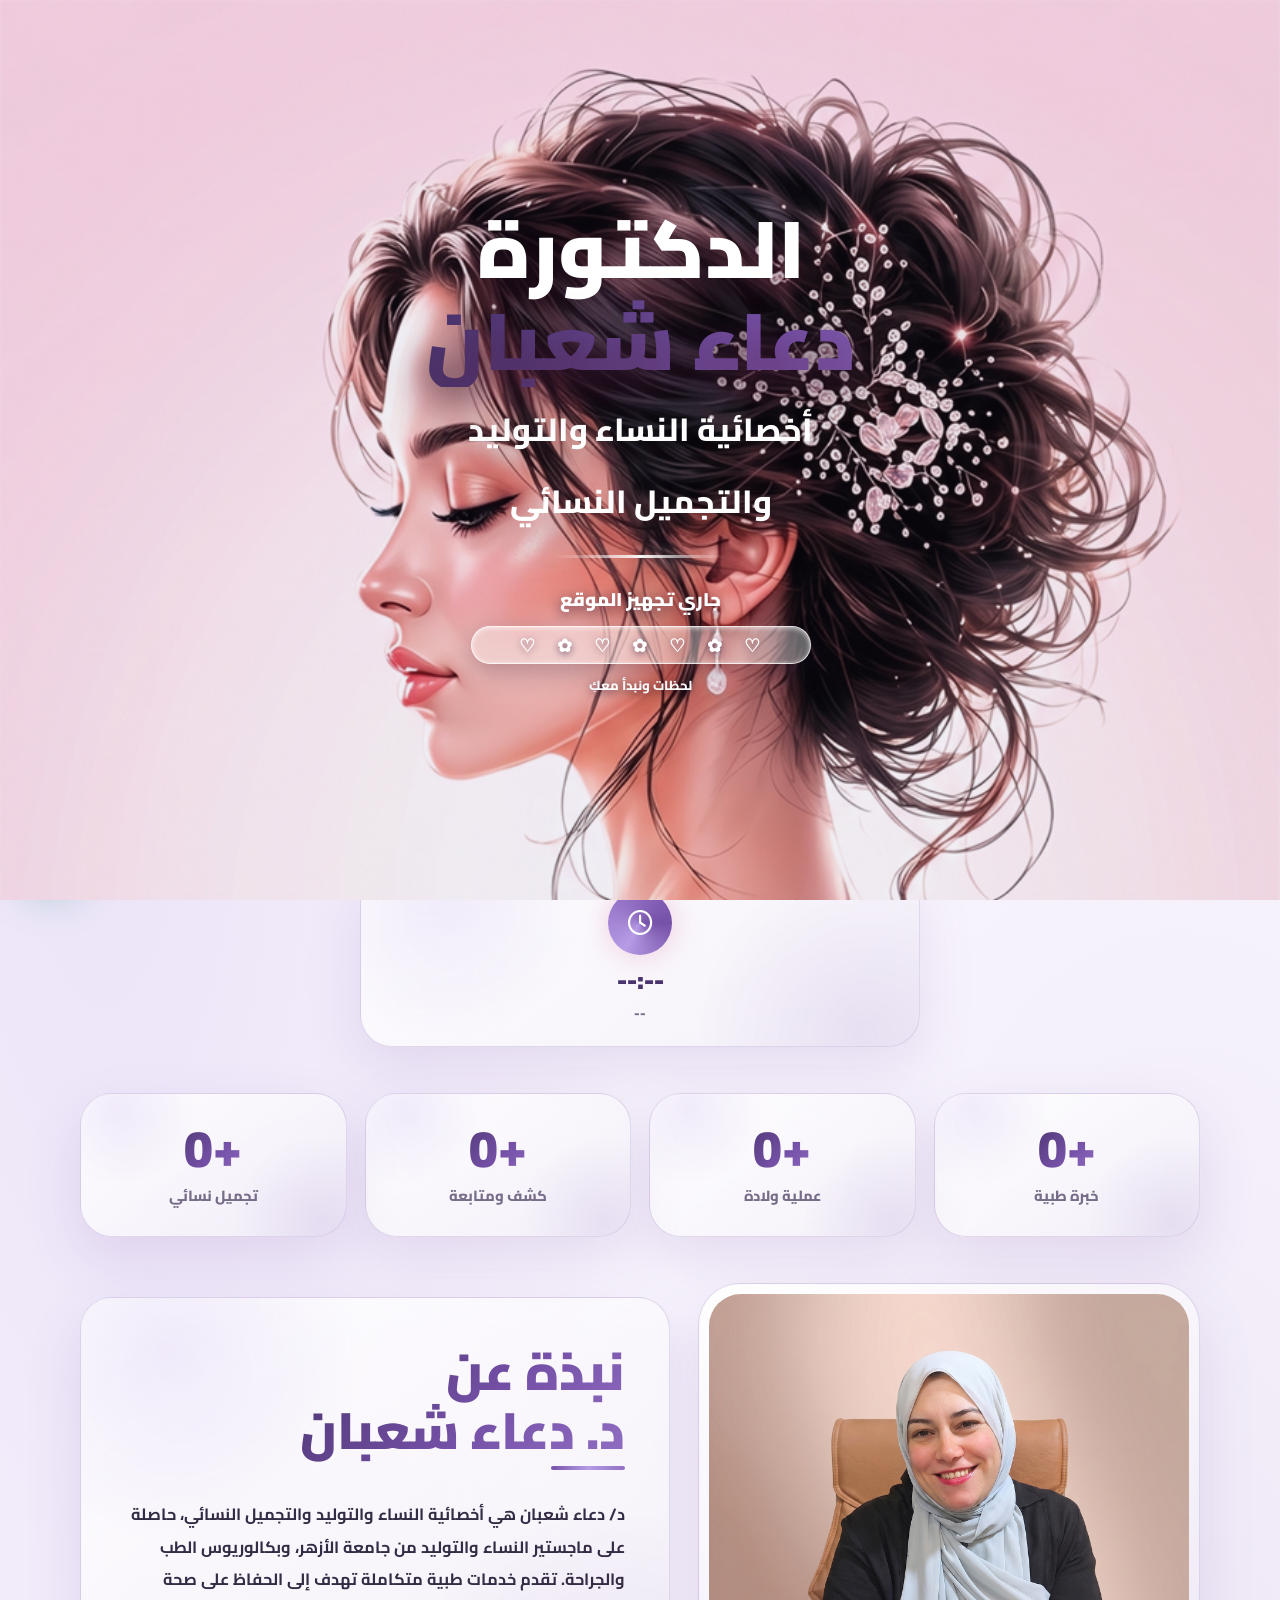
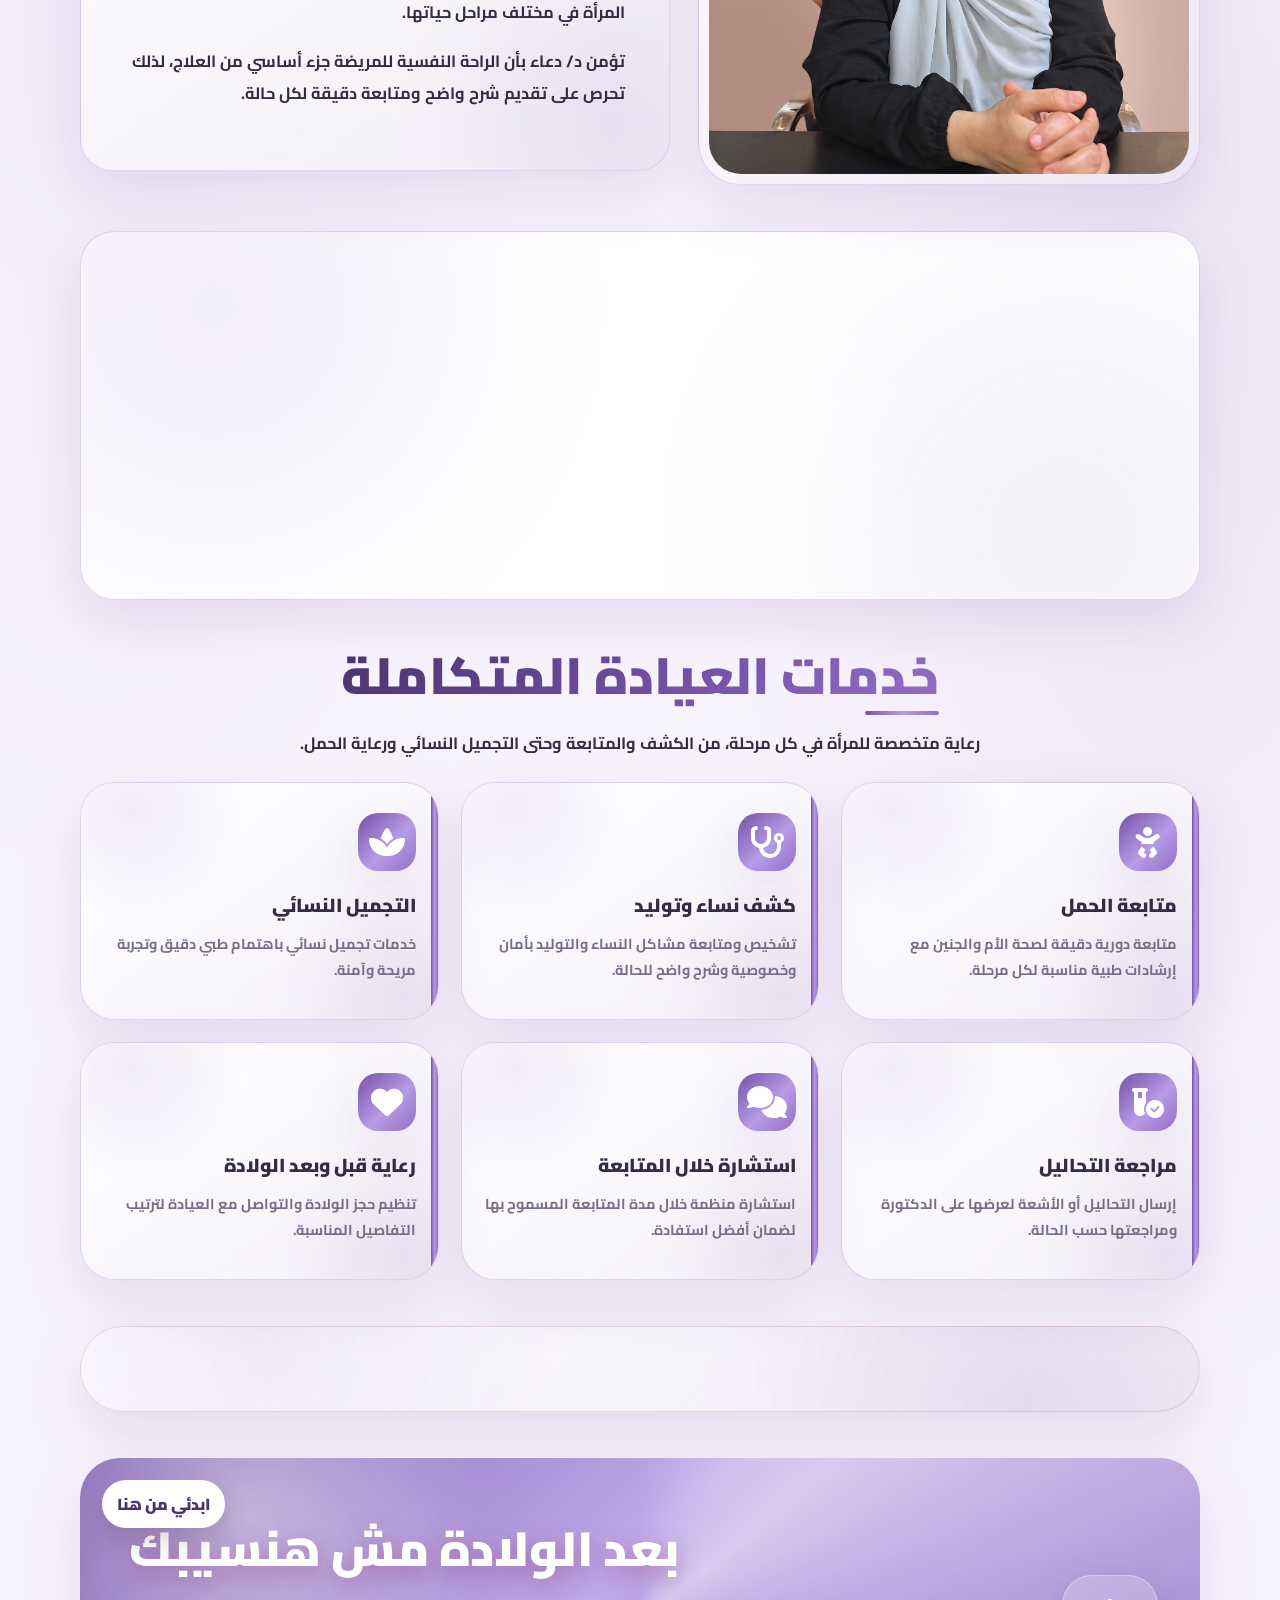
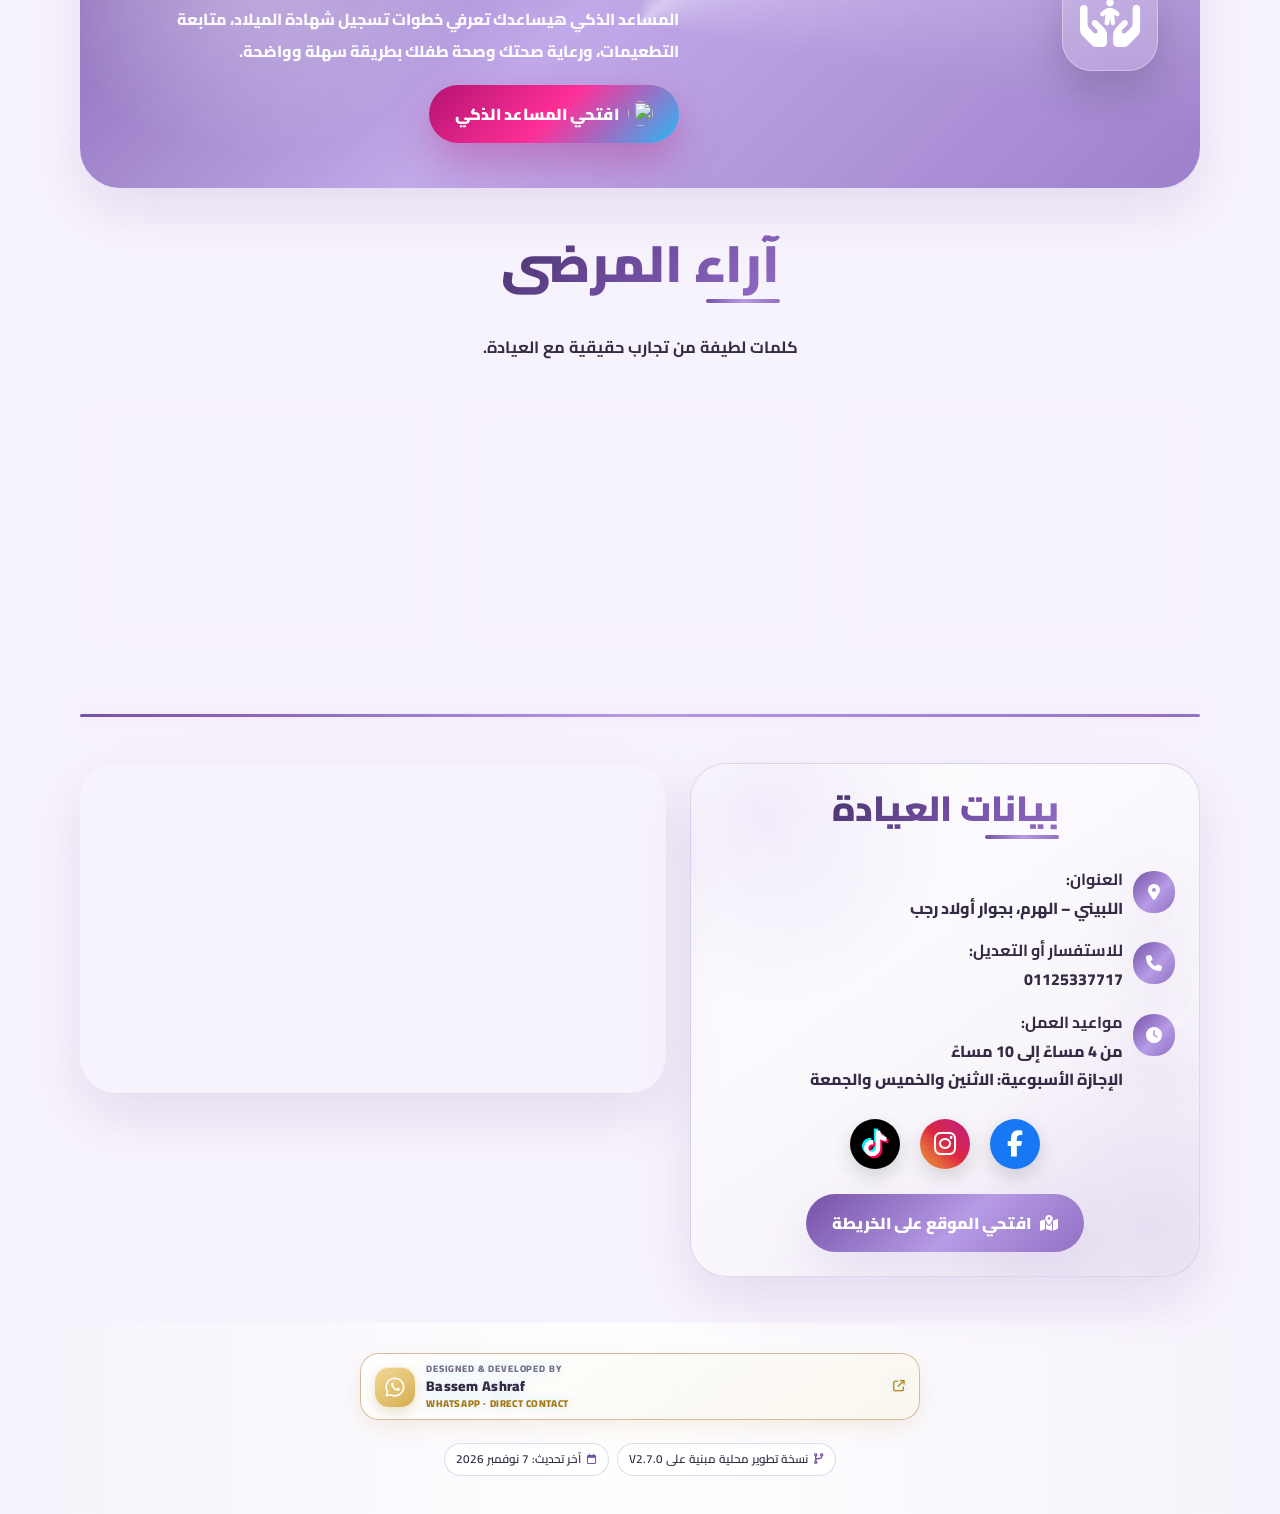
==== commit bd34e10d: "feat: route clinic requests through Supabase proxy (index.html)" ====
--- a/index.html
+++ b/index.html
@@ -1,384 +1,384 @@
-<!DOCTYPE html>
-<html lang="ar" data-mode="light">
-<head>
-<meta charset="UTF-8">
-<meta name="viewport" content="width=device-width, initial-scale=1.0, maximum-scale=1.0, user-scalable=no, viewport-fit=cover">
-
-<meta property="og:title" content="الدكتورة دعاء شعبان - أخصائية النساء والتوليد والتجميل النسائي">
-<meta property="og:description" content="نظام الحجز الإلكتروني لعيادة دكتورة دعاء شعبان. رعاية طبية متكاملة، احجزي موعدك الآن.">
-<meta property="og:image" content="assets/images/doctor.png">
-<meta property="og:type" content="website">
-<meta name="twitter:card" content="summary_large_image">
-
-<title>عيادة دكتورة دعاء شعبان - الحجز الإلكتروني</title>
-
-<link href="https://fonts.googleapis.com/css2?family=Cairo:wght@400;600;700;800;900&display=swap" rel="stylesheet">
-<link rel="stylesheet" href="https://cdnjs.cloudflare.com/ajax/libs/font-awesome/6.5.1/css/all.min.css">
-
-<link rel="stylesheet" href="css/main.css">
-<link rel="stylesheet" href="css/gallery.css">
-</head>
-
-<body>
-
-<div class="local-preview-banner" id="localPreviewBanner" role="status" hidden>
-    نسخة تجربة محلية — لن يتم إرسال الحجوزات أو حفظها في قاعدة البيانات أو الشيت
-</div>
-<div id="scrollDecorations" class="scroll-decorations" aria-hidden="true"></div>
-<div id="bookingCelebration" class="booking-celebration" aria-hidden="true"></div>
-
-<div id="splash" aria-label="واجهة ترحيب عيادة د. دعاء شعبان">
-    <div class="splash-content">
-        <div class="splash-title">الدكتورة</div>
-        <div class="splash-title">دعاء شعبان</div>
-        <div class="splash-sub">أخصائية النساء والتوليد</div>
-        <div class="splash-sub">والتجميل النسائي</div>
-        <div class="splash-line"></div>
-        <div class="splash-loader" role="status" aria-live="polite">
-            <span class="splash-loading-text" data-i18n="clickToStart">جاري تجهيز الموقع</span>
-            <div class="splash-progress-track" aria-hidden="true">
-                <div class="splash-progress-fill"></div>
-                <span class="splash-progress-pattern">♡　✿　♡　✿　♡　✿　♡</span>
-                <span class="splash-progress-runner">🌸</span>
-            </div>
-            <span class="splash-loader-caption" data-i18n="splashWait">لحظات ونبدأ معكِ</span>
-        </div>
-    </div>
-</div>
-
-<div id="fridayAlert" class="friday-modal">
-    <div class="fri-card">
-        <i class="fa-solid fa-calendar-xmark"></i>
-        <h3 data-i18n="holidayTitle">تنبيه المواعيد</h3>
-        <p data-i18n="holidayMsg">الإجازة الأسبوعية للعيادة أيام الاثنين والخميس والجمعة. من فضلكِ اختاري يوماً آخر للحجز.</p>
-        <button class="btn btn-primary" onclick="closeFri()" data-i18n="understood">فهمت</button>
-    </div>
-</div>
-
-<div id="softAlert" class="soft-alert-modal">
-    <div class="soft-alert-card">
-        <i class="fa-solid fa-circle-exclamation"></i>
-        <h3 id="softAlertTitle">تنبيه بسيط</h3>
-        <p id="softAlertMsg">من فضلك أكملي البيانات المطلوبة.</p>
-        <button class="btn btn-primary" onclick="closeSoftAlert()">تمام</button>
-    </div>
-</div>
-
-<div class="pregnancy-nudge" id="pregnancyNudge" hidden>
-    <button class="pregnancy-nudge-backdrop" type="button" data-close-pregnancy-nudge aria-label="إغلاق البطاقة"></button>
-    <section class="pregnancy-nudge-card" role="dialog" aria-modal="true" aria-labelledby="pregnancyNudgeTitle" aria-describedby="pregnancyNudgeText">
-        <button class="pregnancy-nudge-close" type="button" data-close-pregnancy-nudge aria-label="إغلاق"><i class="fa-solid fa-xmark" aria-hidden="true"></i></button>
-        <div class="pregnancy-nudge-confetti" aria-hidden="true">✦　♡　✿　✧</div>
-        <div class="pregnancy-nudge-art" aria-hidden="true"></div>
-        <span class="pregnancy-nudge-kicker" data-i18n="pregnancyNudgeKicker">هدية صغيرة لكِ</span>
-        <h2 id="pregnancyNudgeTitle" data-i18n="pregnancyNudgeTitle">رحلتك للأمومة 💗</h2>
-        <p id="pregnancyNudgeText" data-i18n="pregnancyNudgeText">احسبي فاضل قد إيه على مقابلة صغيرك، وشوفي رحلتك وصلت لكام في المية.</p>
-        <button class="pregnancy-nudge-cta" id="pregnancyNudgeCta" type="button"><span class="pregnancy-nudge-mini-art" aria-hidden="true"></span><span data-i18n="pregnancyNudgeCta">احسبي رحلتك</span><i class="fa-solid fa-arrow-left" aria-hidden="true"></i></button>
-        <span class="pregnancy-nudge-foot" data-i18n="pregnancyNudgeFoot">حساب تقريبي لعمر الحمل وموعد الولادة</span>
-    </section>
-</div>
-
-<button class="pregnancy-float" id="pregnancyFloat" type="button" aria-label="افتحي حاسبة الحمل" title="احسبي رحلتك" hidden>
-    <span class="pregnancy-float-art" aria-hidden="true"></span><span class="pregnancy-float-label" data-i18n="pregnancyFloatLabel">حاسبة الحمل</span>
-</button>
-
-<header class="topbar">
-    <div class="brand">
-        <strong data-i18n="brandName">د. دعاء شعبان</strong>
-        <span data-i18n="brandSub">أخصائية نساء وتوليد وتجميل نسائي</span>
-    </div>
-
-    <nav class="nav">
-        <a href="#about" data-i18n="navAbout">عن الدكتورة</a>
-        <a href="#gallery">الذكريات</a>
-        <a href="#services" data-i18n="navServices">الخدمات</a>
-        <a href="#booking" data-i18n="navBooking">الحجز</a>
-        <a href="#assistant" class="smart-nav-hint" data-i18n="navAssistant">مساعدك بعد الولادة</a>
-        <a href="#reviews" data-i18n="navReviews">آراء المرضى</a>
-        <a href="#contact" data-i18n="navContact">العنوان</a>
-    </nav>
-
-    <div class="control-group">
-        <button class="text-btn" id="langBtn" onclick="toggleLanguage()">EN</button>
-        <button class="icon-btn mobile-menu-btn" onclick="toggleMobileMenu()" title="Menu"><i class="fa-solid fa-bars"></i></button>
-    </div>
-
-    <div class="mobile-menu" id="mobileMenu">
-        <a href="#about" onclick="toggleMobileMenu()" data-i18n="navAbout">عن الدكتورة</a>
-        <a href="#gallery" onclick="toggleMobileMenu()">الذكريات</a>
-        <a href="#services" onclick="toggleMobileMenu()" data-i18n="navServices">الخدمات</a>
-        <a href="#booking" onclick="toggleMobileMenu()" data-i18n="navBooking">الحجز</a>
-        <a href="#assistant" onclick="toggleMobileMenu()" data-i18n="navAssistant">مساعدك بعد الولادة</a>
-        <a href="#reviews" onclick="toggleMobileMenu()" data-i18n="navReviews">آراء المرضى</a>
-        <a href="#contact" onclick="toggleMobileMenu()" data-i18n="navContact">العنوان</a>
-    </div>
-</header>
-
-<main>
-    <section class="hero" id="home">
-        <div class="hero-content">
-
-            <div class="hero-actions">
-                <a href="#booking" class="btn btn-primary"><i class="fa-solid fa-calendar-check"></i> <span data-i18n="bookNow">احجزي موعدك الآن</span></a>
-                <a href="https://wa.me/201125337717" target="_blank" class="btn btn-ghost"><i class="fa-brands fa-whatsapp"></i> <span data-i18n="whatsappNow">تواصلي واتساب</span></a>
-            </div>
-            <div class="hero-note" data-i18n="heroTitle">حجزك مع د. دعاء شعبان أصبح أسهل</div>
-        </div>
-    </section>
-
-    <section class="section clock-section">
-        <div class="clock-card-wide">
-            <div class="clock-ring"><i class="fa-regular fa-clock"></i></div>
-            <div id="clockNow">--:--</div>
-            <div id="todayText">--</div>
-        </div>
-    </section>
-
-    <section class="section stats-bar">
-        <div class="stat-card">
-            <div>
-                <div class="stat-number" data-target="20">+0</div>
-                <div class="stat-label" data-i18n="statExperience">خبرة طبية</div>
-            </div>
-        </div>
-        <div class="stat-card">
-            <div>
-                <div class="stat-number" data-target="2000">+0</div>
-                <div class="stat-label" data-i18n="statBirth">عملية ولادة</div>
-            </div>
-        </div>
-        <div class="stat-card">
-            <div>
-                <div class="stat-number" data-target="50000">+0</div>
-                <div class="stat-label" data-i18n="statVisits">كشف ومتابعة</div>
-            </div>
-        </div>
-        <div class="stat-card">
-            <div>
-                <div class="stat-number" data-target="350">+0</div>
-                <div class="stat-label" data-i18n="statAesthetic">تجميل نسائي</div>
-            </div>
-        </div>
-    </section>
-
-    <section class="section about-wrap" id="about">
-        <div class="doctor-photo">
-            <img src="assets/images/doctor.png" alt="دكتورة دعاء شعبان">
-        </div>
-        <div class="info-card">
-            <h2 class="section-title about-title"><span data-i18n="aboutTitle1">نبذة عن</span><span data-i18n="aboutTitle2">د. دعاء شعبان</span></h2>
-            <p class="section-lead" data-i18n="aboutText1">
-                د/ دعاء شعبان هي أخصائية النساء والتوليد والتجميل النسائي، حاصلة على ماجستير النساء والتوليد من جامعة الأزهر،
-                وبكالوريوس الطب والجراحة. تقدم خدمات طبية متكاملة تهدف إلى الحفاظ على صحة المرأة في مختلف مراحل حياتها.
-            </p>
-            <p class="section-lead" data-i18n="aboutText2">
-                تؤمن د/ دعاء بأن الراحة النفسية للمريضة جزء أساسي من العلاج، لذلك تحرص على تقديم شرح واضح ومتابعة دقيقة لكل حالة.
-            </p>
-        </div>
-    </section>
-
-
-    <section class="section story-album" id="gallery" aria-labelledby="galleryTitle">
-        <div class="album-intro reveal-on-scroll">
-            <span class="album-kicker"><i class="fa-solid fa-sparkles" aria-hidden="true"></i> 18 عامًا من الرعاية والذكريات</span>
-            <h2 class="section-title" id="galleryTitle">حكايات بدأت بنبضة</h2>
-            <p class="section-lead">لحظات دافئة من رحلة د. دعاء شعبان مع الأمهات وأطفالهن. اختاري حكاية لتشاهديها.</p>
-        </div>
-        <div class="story-rail-shell reveal-on-scroll">
-            <div class="story-rail" role="group" aria-label="قصص وذكريات العيادة">
-                <button class="clinic-story" type="button" data-image="assets/images/gallery/memory-01.jpg" data-alt="لحظة من رحلة الرعاية" data-kicker="لحظة البداية" data-title="البداية دائمًا نبضة" data-caption="من أول لحظة اطمئنان، تبدأ حكاية جديدة مليئة بالأمل والرعاية.">
-                    <span class="clinic-story-ring"><img src="assets/images/gallery/memory-01.jpg" alt="" loading="lazy"></span><span class="clinic-story-label">لحظة البداية</span>
-                </button>
-                <button class="clinic-story" type="button" data-image="assets/images/gallery/memory-02.png" data-alt="لحظة سعادة مع مولود جديد" data-kicker="لحظة وصول" data-title="أول لقاء" data-caption="لحظة لا تتكرر، وابتسامة تختصر رحلة كاملة من الانتظار.">
-                    <span class="clinic-story-ring"><img src="assets/images/gallery/memory-02.png" alt="" loading="lazy"></span><span class="clinic-story-label">أول لقاء</span>
-                </button>
-                <button class="clinic-story" type="button" data-image="assets/images/gallery/memory-03.jpg" data-alt="ذكرى من المتابعة والرعاية" data-kicker="ثقة تمتد" data-title="معكِ خطوة بخطوة" data-caption="متابعة هادئة وشرح واضح، لأن الاطمئنان جزء أساسي من الرعاية.">
-                    <span class="clinic-story-ring"><img src="assets/images/gallery/memory-03.jpg" alt="" loading="lazy"></span><span class="clinic-story-label">ثقة تمتد</span>
-                </button>
-                <button class="clinic-story" type="button" data-image="assets/images/gallery/memory-04.png" data-alt="ذكرى سعيدة مع الأسرة" data-kicker="عائلة العيادة" data-title="ذكريات تكبر معنا" data-caption="أطفال كبروا، وأسر ما زالت الثقة تجمعنا بها عامًا بعد عام.">
-                    <span class="clinic-story-ring"><img src="assets/images/gallery/memory-04.png" alt="" loading="lazy"></span><span class="clinic-story-label">عائلة العيادة</span>
-                </button>
-                <button class="clinic-story" type="button" data-image="assets/images/gallery/memory-05.png" data-alt="ذكرى من سنوات الرعاية" data-kicker="18 عامًا" data-title="رحلة من القلب" data-caption="سنوات من الخبرة، وآلاف الحكايات التي بدأت كلها بنبضة.">
-                    <span class="clinic-story-ring"><img src="assets/images/gallery/memory-05.png" alt="" loading="lazy"></span><span class="clinic-story-label">رحلة من القلب</span>
-                </button>
-            </div>
-            <span class="story-rail-hint"><i class="fa-solid fa-hand-pointer" aria-hidden="true"></i> اسحبي لاستكشاف الذكريات</span>
-        </div>
-    </section>
-
-    <div class="story-viewer" id="storyViewer" aria-hidden="true" role="dialog" aria-modal="true" aria-label="عرض قصة من ذكريات العيادة">
-        <button class="story-backdrop" type="button" tabindex="-1" data-story-close aria-label="إغلاق القصص"></button>
-        <div class="story-dialog">
-            <div class="story-progress" id="storyProgress" aria-hidden="true"></div>
-            <button class="story-viewer-close" type="button" data-story-close aria-label="إغلاق"><i class="fa-solid fa-xmark"></i></button>
-            <button class="story-viewer-pause" type="button" id="storyPause" aria-label="إيقاف عرض القصص مؤقتًا" aria-pressed="false"><i class="fa-solid fa-pause"></i></button>
-            <img class="story-viewer-image" id="storyViewerImage" src="" alt="">
-            <div class="story-viewer-shade"></div>
-            <button class="story-viewer-nav story-viewer-prev" type="button" id="storyPrev" aria-label="القصة السابقة"><i class="fa-solid fa-chevron-right"></i></button>
-            <button class="story-viewer-nav story-viewer-next" type="button" id="storyNext" aria-label="القصة التالية"><i class="fa-solid fa-chevron-left"></i></button>
-            <div class="story-viewer-copy" aria-live="polite">
-                <span class="story-viewer-kicker" id="storyViewerKicker"></span>
-                <h3 id="storyViewerTitle"></h3>
-                <p id="storyViewerCaption"></p>
-            </div>
-            <span class="story-viewer-count" id="storyViewerCount" aria-live="polite"></span>
-        </div>
-    </div>
-
-    <section class="section" id="services">
-        <div style="text-align:center; margin-bottom:22px;">
-            <h2 class="section-title" data-i18n="servicesTitle">خدمات العيادة المتكاملة</h2>
-            <p class="section-lead" style="max-width:720px; margin:auto;" data-i18n="servicesLead">رعاية متخصصة للمرأة في كل مرحلة، من الكشف والمتابعة وحتى التجميل النسائي ورعاية الحمل.</p>
-        </div>
-
-        <div class="services-grid">
-            <div class="service-card">
-                <i class="fa-solid fa-baby"></i>
-                <h3 data-i18n="service1Title">متابعة الحمل</h3>
-                <p data-i18n="service1Text">متابعة دورية دقيقة لصحة الأم والجنين مع إرشادات طبية مناسبة لكل مرحلة.</p>
-            </div>
-            <div class="service-card">
-                <i class="fa-solid fa-stethoscope"></i>
-                <h3 data-i18n="service2Title">كشف نساء وتوليد</h3>
-                <p data-i18n="service2Text">تشخيص ومتابعة مشاكل النساء والتوليد بأمان وخصوصية وشرح واضح للحالة.</p>
-            </div>
-            <div class="service-card">
-                <i class="fa-solid fa-spa"></i>
-                <h3 data-i18n="service3Title">التجميل النسائي</h3>
-                <p data-i18n="service3Text">خدمات تجميل نسائي باهتمام طبي دقيق وتجربة مريحة وآمنة.</p>
-            </div>
-            <div class="service-card">
-                <i class="fa-solid fa-vial-circle-check"></i>
-                <h3 data-i18n="service4Title">مراجعة التحاليل</h3>
-                <p data-i18n="service4Text">إرسال التحاليل أو الأشعة لعرضها على الدكتورة ومراجعتها حسب الحالة.</p>
-            </div>
-            <div class="service-card">
-                <i class="fa-solid fa-comments"></i>
-                <h3 data-i18n="service5Title">استشارة خلال المتابعة</h3>
-                <p data-i18n="service5Text">استشارة منظمة خلال مدة المتابعة المسموح بها لضمان أفضل استفادة.</p>
-            </div>
-            <div class="service-card">
-                <i class="fa-solid fa-heart"></i>
-                <h3 data-i18n="service6Title">رعاية قبل وبعد الولادة</h3>
-                <p data-i18n="service6Text">تنظيم حجز الولادة والتواصل مع العيادة لترتيب التفاصيل المناسبة.</p>
-            </div>
-        </div>
-    </section>
-
-    <section class="section booking-section" id="booking">
-        <div class="visitor-presence" id="visitorPresence" role="status" aria-live="polite" hidden>
-            <span class="presence-pips" aria-hidden="true"></span><span class="presence-copy"></span>
-        </div>
-        <div id="bookingArea"></div>
-    </section>
-
-    <section class="section" id="assistant">
-        <div class="assistant-card">
-            <div class="assistant-icon"><i class="fa-solid fa-hands-holding-child"></i></div>
-            <div>
-                <h2 data-i18n="assistantTitle">بعد الولادة مش هنسيبك</h2>
-                <p data-i18n="assistantText">
-                    المساعد الذكي هيساعدك تعرفي خطوات تسجيل شهادة الميلاد، متابعة التطعيمات، ورعاية صحتك وصحة طفلك بطريقة سهلة وواضحة.
-                </p>
-                <a href="https://dokyy2.github.io/smart-assistant/" target="_blank" rel="noopener noreferrer" class="btn assistant-launch-link">
-                    <img src="https://dokyy2.github.io/smart-assistant/assets/images/assistant-logo.png" alt="" loading="lazy"> <span data-i18n="assistantBtn">افتحي المساعد الذكي</span>
-                </a>
-            </div>
-        </div>
-    </section>
-
-    <div class="assistant-float" id="assistantFloat" hidden>
-        <p class="assistant-hint" id="assistantHint" role="status" hidden>اسأليني 💬</p>
-        <button class="assistant-orb" id="assistantOpen" type="button" aria-label="فتح المساعد الذكي" aria-expanded="false">
-            <img src="https://dokyy2.github.io/smart-assistant/assets/images/assistant-logo.png" alt="">
-        </button>
-    </div>
-
-    <div class="assistant-modal" id="assistantModal" hidden>
-        <button class="assistant-modal-backdrop" type="button" data-close-assistant aria-label="إغلاق نافذة المساعد"></button>
-        <section class="assistant-dialog" role="dialog" aria-modal="true" aria-label="المساعد الذكي بعد الولادة">
-            <div class="assistant-dialog-head"><span><img src="https://dokyy2.github.io/smart-assistant/assets/images/assistant-logo.png" alt=""> المساعد الذكي</span><button type="button" data-close-assistant aria-label="إغلاق">×</button></div>
-            <iframe class="assistant-frame" title="المساعد الذكي للأم والطفل" data-src="https://dokyy2.github.io/smart-assistant/" loading="lazy"></iframe>
-        </section>
-    </div>
-
-    <section class="section" id="reviews">
-        <div style="text-align:center; margin-bottom:22px;">
-            <h2 class="section-title" data-i18n="reviewsTitle">آراء المرضى</h2>
-            <p class="section-lead" data-i18n="reviewsLead">كلمات لطيفة من تجارب حقيقية مع العيادة.</p>
-        </div>
-        <div class="reviews-scroll">
-            <div class="review-card"><p>الدكتورة عندها كاريزما ومريحة بشكل غير طبيعى وانصح كل البنات تروحلها انا معاها بقالى 5 سنين وولدت معاها مرتين احسن دكتورة حرفيا ً.</p><div class="review-person"><div class="avatar">إ</div><div><strong>إيمان سعيد</strong><span>متابعة وولادة</span></div></div></div>
-            <div class="review-card"><p>دكتورة محترمة ومريحة جداً في التعامل، بتسمع كويس وبتطمن المريضة قبل أي خطوة.</p><div class="review-person"><div class="avatar">س</div><div><strong>سارة م.</strong><span>متابعة حمل</span></div></div></div>
-            <div class="review-card"><p>ربنا يبارك فيكي يا دكتورة، شرحك واضح واهتمامك بالتفاصيل فرق معايا جداً.</p><div class="review-person"><div class="avatar">ه</div><div><strong>هبة أ.</strong><span>كشف نساء</span></div></div></div>
-            <div class="review-card"><p>العيادة منظمة والدكتورة شاطرة وبتتعامل بذوق. تجربة مريحة من أول الحجز.</p><div class="review-person"><div class="avatar">م</div><div><strong>مريم ع.</strong><span>متابعة بالعيادة</span></div></div></div>
-            <div class="review-card"><p>دكتورة دعاء من أحسن الدكاترة، ربنا يبارك فيها ويجعل تعبها في ميزان حسناتها.</p><div class="review-person"><div class="avatar">أ</div><div><strong>أمل ج.</strong><span>متابعة نساء</span></div></div></div>
-            <div class="review-card"><p>كنت قلقة جداً، لكن طريقة شرح الدكتورة وهدوءها خلوني أطمن بسرعة.</p><div class="review-person"><div class="avatar">ن</div><div><strong>ندى ر.</strong><span>كشف أول مرة</span></div></div></div>
-            <div class="review-card"><p>متابعة الحمل كانت ممتازة، وكل زيارة كنت بخرج فاهمة كل حاجة ومطمئنة.</p><div class="review-person"><div class="avatar">ي</div><div><strong>ياسمين ع.</strong><span>متابعة حمل</span></div></div></div>
-            <div class="review-card"><p>احترام وذوق واهتمام بالتفاصيل، شكراً دكتورة دعاء على تعبك معانا.</p><div class="review-person"><div class="avatar">ر</div><div><strong>رحاب س.</strong><span>استشارة متابعة</span></div></div></div>
-            <div class="review-card"><p>النظام سهل والحجز واضح، والعيادة تواصلت معايا بسرعة لتأكيد المعاد.</p><div class="review-person"><div class="avatar">د</div><div><strong>دعاء ك.</strong><span>حجز أونلاين</span></div></div></div>
-        </div>
-    </section>
-
-    <div class="neon-divider"></div>
-
-    <section class="section contact-wrap" id="contact">
-        <div class="contact-card">
-            <h2 class="section-title" style="font-size:2.2rem;" data-i18n="contactTitle">بيانات العيادة</h2>
-            <div class="contact-line"><i class="fa-solid fa-location-dot"></i><div><b data-i18n="addressLabel">العنوان:</b><br><span data-i18n="addressText">اللبيني – الهرم، بجوار أولاد رجب</span></div></div>
-            <div class="contact-line"><i class="fa-solid fa-phone"></i><div><b data-i18n="phoneLabel">للاستفسار أو التعديل:</b><br>01125337717</div></div>
-            <div class="contact-line"><i class="fa-solid fa-clock"></i><div><b data-i18n="hoursLabel">مواعيد العمل:</b><br><span data-i18n="hoursText">من 4 مساءً إلى 10 مساءً</span><br><span data-i18n="holidayFooter">الإجازة الأسبوعية: الاثنين والخميس والجمعة</span></div></div>
-
-            <div class="social-links">
-                <a href="https://www.facebook.com/share/1BvSArkpXk/" target="_blank" class="social-icon fb" title="Facebook"><i class="fa-brands fa-facebook-f"></i></a>
-                <a href="https://www.instagram.com/dr.doaa.shaban?igsh=MTNjNjJ1end3bzczeQ==" target="_blank" class="social-icon ig" title="Instagram"><i class="fa-brands fa-instagram"></i></a>
-                <a href="https://www.tiktok.com/@doaaobgyn?_r=1&_t=ZS-96BMLWSyNdY" target="_blank" class="social-icon tt" title="TikTok"><i class="fa-brands fa-tiktok"></i></a>
-            </div>
-
-            <a href="https://maps.app.goo.gl/Dn6sKp86cdJ2K5k79?g_st=ic" target="_blank" class="btn btn-primary"><i class="fa-solid fa-map-location-dot"></i> <span data-i18n="mapBtn">افتحي الموقع على الخريطة</span></a>
-        </div>
-
-        <iframe
-            class="map-frame"
-            loading="lazy"
-            allowfullscreen
-            referrerpolicy="no-referrer-when-downgrade"
-            src="https://www.google.com/maps?q=%D8%A7%D9%84%D9%84%D8%A8%D9%8A%D9%86%D9%8A%20%D8%A7%D9%84%D9%87%D8%B1%D9%85%20%D8%A8%D8%AC%D9%88%D8%A7%D8%B1%20%D8%A3%D9%88%D9%84%D8%A7%D8%AF%20%D8%B1%D8%AC%D8%A8&output=embed">
-        </iframe>
-    </section>
-</main>
-
-<footer class="footer">
-    <div class="footer-signature">
-        <a class="footer-credit" href="https://wa.me/201021708011" target="_blank" rel="noopener noreferrer" aria-label="التواصل مع المهندس باسم أشرف عبر واتساب">
-            <span class="footer-whatsapp-mark" aria-hidden="true">
-                <svg viewBox="0 0 24 24" focusable="false">
-                    <path d="M12 2.4a9.6 9.6 0 0 0-8.18 14.63L2.7 21.6l4.72-1.08A9.6 9.6 0 1 0 12 2.4Z" fill="none" stroke="currentColor" stroke-width="1.8" stroke-linejoin="round"/>
-                    <path d="M8.5 7.85c.16-.38.33-.39.61-.39h.52c.17 0 .36.03.44.27l.62 1.54c.08.2.05.39-.08.53l-.4.47c-.12.13-.25.26-.1.5.15.26.67 1.1 1.44 1.78.99.88 1.82 1.15 2.08 1.29.26.13.41.11.56-.07l.7-.82c.16-.19.34-.16.57-.08l1.45.68c.24.12.4.17.45.27.06.1.06.59-.14 1.16-.19.57-1.1 1.09-1.52 1.15-.4.06-.9.09-1.46-.09-.34-.11-.78-.26-1.34-.5-2.36-1.02-3.9-3.42-4.02-3.59-.12-.17-.96-1.27-.96-2.42 0-1.16.6-1.72.81-1.96Z" fill="currentColor"/>
-                </svg>
-            </span>
-            <span class="footer-signature-copy"><small>DESIGNED &amp; DEVELOPED BY</small><strong>Bassem Ashraf</strong><span>WHATSAPP · DIRECT CONTACT</span></span>
-            <i class="fa-solid fa-arrow-up-right-from-square footer-signature-arrow" aria-hidden="true"></i>
-        </a>
-        <div class="footer-meta" aria-label="معلومات الإصدار والتحديث">
-            <span class="footer-version"><i class="fa-solid fa-code-branch" aria-hidden="true"></i> نسخة تطوير محلية مبنية على V2.7.0</span>
-            <span class="footer-updated"><i class="fa-regular fa-calendar" aria-hidden="true"></i> آخر تحديث: 7 نوفمبر 2026</span>
-        </div>
-    </div>
-</footer>
-
-<a href="https://wa.me/201125337717" target="_blank" class="whatsapp-float" onclick="handleVibrate()">
-    <i class="fa-brands fa-whatsapp"></i>
-</a>
-
-<button class="back-to-top" id="backToTop" type="button" aria-label="العودة إلى أعلى الصفحة" title="العودة إلى أعلى الصفحة" onclick="window.scrollTo({top:0,behavior:'smooth'})">
-    <i class="fa-solid fa-arrow-up" aria-hidden="true"></i>
-</button>
-
-<script src="js/config.js"></script>
-<script src="js/bridge-client.js?v=4"></script>
-<script src="js/main.js"></script>
-<script src="js/gallery.js"></script>
-
-</body>
-</html>
+<!DOCTYPE html>
+<html lang="ar" data-mode="light">
+<head>
+<meta charset="UTF-8">
+<meta name="viewport" content="width=device-width, initial-scale=1.0, maximum-scale=1.0, user-scalable=no, viewport-fit=cover">
+
+<meta property="og:title" content="الدكتورة دعاء شعبان - أخصائية النساء والتوليد والتجميل النسائي">
+<meta property="og:description" content="نظام الحجز الإلكتروني لعيادة دكتورة دعاء شعبان. رعاية طبية متكاملة، احجزي موعدك الآن.">
+<meta property="og:image" content="assets/images/doctor.png">
+<meta property="og:type" content="website">
+<meta name="twitter:card" content="summary_large_image">
+
+<title>عيادة دكتورة دعاء شعبان - الحجز الإلكتروني</title>
+
+<link href="https://fonts.googleapis.com/css2?family=Cairo:wght@400;600;700;800;900&display=swap" rel="stylesheet">
+<link rel="stylesheet" href="https://cdnjs.cloudflare.com/ajax/libs/font-awesome/6.5.1/css/all.min.css">
+
+<link rel="stylesheet" href="css/main.css">
+<link rel="stylesheet" href="css/gallery.css">
+</head>
+
+<body>
+
+<div class="local-preview-banner" id="localPreviewBanner" role="status" hidden>
+    نسخة تجربة محلية — لن يتم إرسال الحجوزات أو حفظها في قاعدة البيانات أو الشيت
+</div>
+<div id="scrollDecorations" class="scroll-decorations" aria-hidden="true"></div>
+<div id="bookingCelebration" class="booking-celebration" aria-hidden="true"></div>
+
+<div id="splash" aria-label="واجهة ترحيب عيادة د. دعاء شعبان">
+    <div class="splash-content">
+        <div class="splash-title">الدكتورة</div>
+        <div class="splash-title">دعاء شعبان</div>
+        <div class="splash-sub">أخصائية النساء والتوليد</div>
+        <div class="splash-sub">والتجميل النسائي</div>
+        <div class="splash-line"></div>
+        <div class="splash-loader" role="status" aria-live="polite">
+            <span class="splash-loading-text" data-i18n="clickToStart">جاري تجهيز الموقع</span>
+            <div class="splash-progress-track" aria-hidden="true">
+                <div class="splash-progress-fill"></div>
+                <span class="splash-progress-pattern">♡　✿　♡　✿　♡　✿　♡</span>
+                <span class="splash-progress-runner">🌸</span>
+            </div>
+            <span class="splash-loader-caption" data-i18n="splashWait">لحظات ونبدأ معكِ</span>
+        </div>
+    </div>
+</div>
+
+<div id="fridayAlert" class="friday-modal">
+    <div class="fri-card">
+        <i class="fa-solid fa-calendar-xmark"></i>
+        <h3 data-i18n="holidayTitle">تنبيه المواعيد</h3>
+        <p data-i18n="holidayMsg">الإجازة الأسبوعية للعيادة أيام الاثنين والخميس والجمعة. من فضلكِ اختاري يوماً آخر للحجز.</p>
+        <button class="btn btn-primary" onclick="closeFri()" data-i18n="understood">فهمت</button>
+    </div>
+</div>
+
+<div id="softAlert" class="soft-alert-modal">
+    <div class="soft-alert-card">
+        <i class="fa-solid fa-circle-exclamation"></i>
+        <h3 id="softAlertTitle">تنبيه بسيط</h3>
+        <p id="softAlertMsg">من فضلك أكملي البيانات المطلوبة.</p>
+        <button class="btn btn-primary" onclick="closeSoftAlert()">تمام</button>
+    </div>
+</div>
+
+<div class="pregnancy-nudge" id="pregnancyNudge" hidden>
+    <button class="pregnancy-nudge-backdrop" type="button" data-close-pregnancy-nudge aria-label="إغلاق البطاقة"></button>
+    <section class="pregnancy-nudge-card" role="dialog" aria-modal="true" aria-labelledby="pregnancyNudgeTitle" aria-describedby="pregnancyNudgeText">
+        <button class="pregnancy-nudge-close" type="button" data-close-pregnancy-nudge aria-label="إغلاق"><i class="fa-solid fa-xmark" aria-hidden="true"></i></button>
+        <div class="pregnancy-nudge-confetti" aria-hidden="true">✦　♡　✿　✧</div>
+        <div class="pregnancy-nudge-art" aria-hidden="true"></div>
+        <span class="pregnancy-nudge-kicker" data-i18n="pregnancyNudgeKicker">هدية صغيرة لكِ</span>
+        <h2 id="pregnancyNudgeTitle" data-i18n="pregnancyNudgeTitle">رحلتك للأمومة 💗</h2>
+        <p id="pregnancyNudgeText" data-i18n="pregnancyNudgeText">احسبي فاضل قد إيه على مقابلة صغيرك، وشوفي رحلتك وصلت لكام في المية.</p>
+        <button class="pregnancy-nudge-cta" id="pregnancyNudgeCta" type="button"><span class="pregnancy-nudge-mini-art" aria-hidden="true"></span><span data-i18n="pregnancyNudgeCta">احسبي رحلتك</span><i class="fa-solid fa-arrow-left" aria-hidden="true"></i></button>
+        <span class="pregnancy-nudge-foot" data-i18n="pregnancyNudgeFoot">حساب تقريبي لعمر الحمل وموعد الولادة</span>
+    </section>
+</div>
+
+<button class="pregnancy-float" id="pregnancyFloat" type="button" aria-label="افتحي حاسبة الحمل" title="احسبي رحلتك" hidden>
+    <span class="pregnancy-float-art" aria-hidden="true"></span><span class="pregnancy-float-label" data-i18n="pregnancyFloatLabel">حاسبة الحمل</span>
+</button>
+
+<header class="topbar">
+    <div class="brand">
+        <strong data-i18n="brandName">د. دعاء شعبان</strong>
+        <span data-i18n="brandSub">أخصائية نساء وتوليد وتجميل نسائي</span>
+    </div>
+
+    <nav class="nav">
+        <a href="#about" data-i18n="navAbout">عن الدكتورة</a>
+        <a href="#gallery">الذكريات</a>
+        <a href="#services" data-i18n="navServices">الخدمات</a>
+        <a href="#booking" data-i18n="navBooking">الحجز</a>
+        <a href="#assistant" class="smart-nav-hint" data-i18n="navAssistant">مساعدك بعد الولادة</a>
+        <a href="#reviews" data-i18n="navReviews">آراء المرضى</a>
+        <a href="#contact" data-i18n="navContact">العنوان</a>
+    </nav>
+
+    <div class="control-group">
+        <button class="text-btn" id="langBtn" onclick="toggleLanguage()">EN</button>
+        <button class="icon-btn mobile-menu-btn" onclick="toggleMobileMenu()" title="Menu"><i class="fa-solid fa-bars"></i></button>
+    </div>
+
+    <div class="mobile-menu" id="mobileMenu">
+        <a href="#about" onclick="toggleMobileMenu()" data-i18n="navAbout">عن الدكتورة</a>
+        <a href="#gallery" onclick="toggleMobileMenu()">الذكريات</a>
+        <a href="#services" onclick="toggleMobileMenu()" data-i18n="navServices">الخدمات</a>
+        <a href="#booking" onclick="toggleMobileMenu()" data-i18n="navBooking">الحجز</a>
+        <a href="#assistant" onclick="toggleMobileMenu()" data-i18n="navAssistant">مساعدك بعد الولادة</a>
+        <a href="#reviews" onclick="toggleMobileMenu()" data-i18n="navReviews">آراء المرضى</a>
+        <a href="#contact" onclick="toggleMobileMenu()" data-i18n="navContact">العنوان</a>
+    </div>
+</header>
+
+<main>
+    <section class="hero" id="home">
+        <div class="hero-content">
+
+            <div class="hero-actions">
+                <a href="#booking" class="btn btn-primary"><i class="fa-solid fa-calendar-check"></i> <span data-i18n="bookNow">احجزي موعدك الآن</span></a>
+                <a href="https://wa.me/201125337717" target="_blank" class="btn btn-ghost"><i class="fa-brands fa-whatsapp"></i> <span data-i18n="whatsappNow">تواصلي واتساب</span></a>
+            </div>
+            <div class="hero-note" data-i18n="heroTitle">حجزك مع د. دعاء شعبان أصبح أسهل</div>
+        </div>
+    </section>
+
+    <section class="section clock-section">
+        <div class="clock-card-wide">
+            <div class="clock-ring"><i class="fa-regular fa-clock"></i></div>
+            <div id="clockNow">--:--</div>
+            <div id="todayText">--</div>
+        </div>
+    </section>
+
+    <section class="section stats-bar">
+        <div class="stat-card">
+            <div>
+                <div class="stat-number" data-target="20">+0</div>
+                <div class="stat-label" data-i18n="statExperience">خبرة طبية</div>
+            </div>
+        </div>
+        <div class="stat-card">
+            <div>
+                <div class="stat-number" data-target="2000">+0</div>
+                <div class="stat-label" data-i18n="statBirth">عملية ولادة</div>
+            </div>
+        </div>
+        <div class="stat-card">
+            <div>
+                <div class="stat-number" data-target="50000">+0</div>
+                <div class="stat-label" data-i18n="statVisits">كشف ومتابعة</div>
+            </div>
+        </div>
+        <div class="stat-card">
+            <div>
+                <div class="stat-number" data-target="350">+0</div>
+                <div class="stat-label" data-i18n="statAesthetic">تجميل نسائي</div>
+            </div>
+        </div>
+    </section>
+
+    <section class="section about-wrap" id="about">
+        <div class="doctor-photo">
+            <img src="assets/images/doctor.png" alt="دكتورة دعاء شعبان">
+        </div>
+        <div class="info-card">
+            <h2 class="section-title about-title"><span data-i18n="aboutTitle1">نبذة عن</span><span data-i18n="aboutTitle2">د. دعاء شعبان</span></h2>
+            <p class="section-lead" data-i18n="aboutText1">
+                د/ دعاء شعبان هي أخصائية النساء والتوليد والتجميل النسائي، حاصلة على ماجستير النساء والتوليد من جامعة الأزهر،
+                وبكالوريوس الطب والجراحة. تقدم خدمات طبية متكاملة تهدف إلى الحفاظ على صحة المرأة في مختلف مراحل حياتها.
+            </p>
+            <p class="section-lead" data-i18n="aboutText2">
+                تؤمن د/ دعاء بأن الراحة النفسية للمريضة جزء أساسي من العلاج، لذلك تحرص على تقديم شرح واضح ومتابعة دقيقة لكل حالة.
+            </p>
+        </div>
+    </section>
+
+
+    <section class="section story-album" id="gallery" aria-labelledby="galleryTitle">
+        <div class="album-intro reveal-on-scroll">
+            <span class="album-kicker"><i class="fa-solid fa-sparkles" aria-hidden="true"></i> 18 عامًا من الرعاية والذكريات</span>
+            <h2 class="section-title" id="galleryTitle">حكايات بدأت بنبضة</h2>
+            <p class="section-lead">لحظات دافئة من رحلة د. دعاء شعبان مع الأمهات وأطفالهن. اختاري حكاية لتشاهديها.</p>
+        </div>
+        <div class="story-rail-shell reveal-on-scroll">
+            <div class="story-rail" role="group" aria-label="قصص وذكريات العيادة">
+                <button class="clinic-story" type="button" data-image="assets/images/gallery/memory-01.jpg" data-alt="لحظة من رحلة الرعاية" data-kicker="لحظة البداية" data-title="البداية دائمًا نبضة" data-caption="من أول لحظة اطمئنان، تبدأ حكاية جديدة مليئة بالأمل والرعاية.">
+                    <span class="clinic-story-ring"><img src="assets/images/gallery/memory-01.jpg" alt="" loading="lazy"></span><span class="clinic-story-label">لحظة البداية</span>
+                </button>
+                <button class="clinic-story" type="button" data-image="assets/images/gallery/memory-02.png" data-alt="لحظة سعادة مع مولود جديد" data-kicker="لحظة وصول" data-title="أول لقاء" data-caption="لحظة لا تتكرر، وابتسامة تختصر رحلة كاملة من الانتظار.">
+                    <span class="clinic-story-ring"><img src="assets/images/gallery/memory-02.png" alt="" loading="lazy"></span><span class="clinic-story-label">أول لقاء</span>
+                </button>
+                <button class="clinic-story" type="button" data-image="assets/images/gallery/memory-03.jpg" data-alt="ذكرى من المتابعة والرعاية" data-kicker="ثقة تمتد" data-title="معكِ خطوة بخطوة" data-caption="متابعة هادئة وشرح واضح، لأن الاطمئنان جزء أساسي من الرعاية.">
+                    <span class="clinic-story-ring"><img src="assets/images/gallery/memory-03.jpg" alt="" loading="lazy"></span><span class="clinic-story-label">ثقة تمتد</span>
+                </button>
+                <button class="clinic-story" type="button" data-image="assets/images/gallery/memory-04.png" data-alt="ذكرى سعيدة مع الأسرة" data-kicker="عائلة العيادة" data-title="ذكريات تكبر معنا" data-caption="أطفال كبروا، وأسر ما زالت الثقة تجمعنا بها عامًا بعد عام.">
+                    <span class="clinic-story-ring"><img src="assets/images/gallery/memory-04.png" alt="" loading="lazy"></span><span class="clinic-story-label">عائلة العيادة</span>
+                </button>
+                <button class="clinic-story" type="button" data-image="assets/images/gallery/memory-05.png" data-alt="ذكرى من سنوات الرعاية" data-kicker="18 عامًا" data-title="رحلة من القلب" data-caption="سنوات من الخبرة، وآلاف الحكايات التي بدأت كلها بنبضة.">
+                    <span class="clinic-story-ring"><img src="assets/images/gallery/memory-05.png" alt="" loading="lazy"></span><span class="clinic-story-label">رحلة من القلب</span>
+                </button>
+            </div>
+            <span class="story-rail-hint"><i class="fa-solid fa-hand-pointer" aria-hidden="true"></i> اسحبي لاستكشاف الذكريات</span>
+        </div>
+    </section>
+
+    <div class="story-viewer" id="storyViewer" aria-hidden="true" role="dialog" aria-modal="true" aria-label="عرض قصة من ذكريات العيادة">
+        <button class="story-backdrop" type="button" tabindex="-1" data-story-close aria-label="إغلاق القصص"></button>
+        <div class="story-dialog">
+            <div class="story-progress" id="storyProgress" aria-hidden="true"></div>
+            <button class="story-viewer-close" type="button" data-story-close aria-label="إغلاق"><i class="fa-solid fa-xmark"></i></button>
+            <button class="story-viewer-pause" type="button" id="storyPause" aria-label="إيقاف عرض القصص مؤقتًا" aria-pressed="false"><i class="fa-solid fa-pause"></i></button>
+            <img class="story-viewer-image" id="storyViewerImage" src="" alt="">
+            <div class="story-viewer-shade"></div>
+            <button class="story-viewer-nav story-viewer-prev" type="button" id="storyPrev" aria-label="القصة السابقة"><i class="fa-solid fa-chevron-right"></i></button>
+            <button class="story-viewer-nav story-viewer-next" type="button" id="storyNext" aria-label="القصة التالية"><i class="fa-solid fa-chevron-left"></i></button>
+            <div class="story-viewer-copy" aria-live="polite">
+                <span class="story-viewer-kicker" id="storyViewerKicker"></span>
+                <h3 id="storyViewerTitle"></h3>
+                <p id="storyViewerCaption"></p>
+            </div>
+            <span class="story-viewer-count" id="storyViewerCount" aria-live="polite"></span>
+        </div>
+    </div>
+
+    <section class="section" id="services">
+        <div style="text-align:center; margin-bottom:22px;">
+            <h2 class="section-title" data-i18n="servicesTitle">خدمات العيادة المتكاملة</h2>
+            <p class="section-lead" style="max-width:720px; margin:auto;" data-i18n="servicesLead">رعاية متخصصة للمرأة في كل مرحلة، من الكشف والمتابعة وحتى التجميل النسائي ورعاية الحمل.</p>
+        </div>
+
+        <div class="services-grid">
+            <div class="service-card">
+                <i class="fa-solid fa-baby"></i>
+                <h3 data-i18n="service1Title">متابعة الحمل</h3>
+                <p data-i18n="service1Text">متابعة دورية دقيقة لصحة الأم والجنين مع إرشادات طبية مناسبة لكل مرحلة.</p>
+            </div>
+            <div class="service-card">
+                <i class="fa-solid fa-stethoscope"></i>
+                <h3 data-i18n="service2Title">كشف نساء وتوليد</h3>
+                <p data-i18n="service2Text">تشخيص ومتابعة مشاكل النساء والتوليد بأمان وخصوصية وشرح واضح للحالة.</p>
+            </div>
+            <div class="service-card">
+                <i class="fa-solid fa-spa"></i>
+                <h3 data-i18n="service3Title">التجميل النسائي</h3>
+                <p data-i18n="service3Text">خدمات تجميل نسائي باهتمام طبي دقيق وتجربة مريحة وآمنة.</p>
+            </div>
+            <div class="service-card">
+                <i class="fa-solid fa-vial-circle-check"></i>
+                <h3 data-i18n="service4Title">مراجعة التحاليل</h3>
+                <p data-i18n="service4Text">إرسال التحاليل أو الأشعة لعرضها على الدكتورة ومراجعتها حسب الحالة.</p>
+            </div>
+            <div class="service-card">
+                <i class="fa-solid fa-comments"></i>
+                <h3 data-i18n="service5Title">استشارة خلال المتابعة</h3>
+                <p data-i18n="service5Text">استشارة منظمة خلال مدة المتابعة المسموح بها لضمان أفضل استفادة.</p>
+            </div>
+            <div class="service-card">
+                <i class="fa-solid fa-heart"></i>
+                <h3 data-i18n="service6Title">رعاية قبل وبعد الولادة</h3>
+                <p data-i18n="service6Text">تنظيم حجز الولادة والتواصل مع العيادة لترتيب التفاصيل المناسبة.</p>
+            </div>
+        </div>
+    </section>
+
+    <section class="section booking-section" id="booking">
+        <div class="visitor-presence" id="visitorPresence" role="status" aria-live="polite" hidden>
+            <span class="presence-pips" aria-hidden="true"></span><span class="presence-copy"></span>
+        </div>
+        <div id="bookingArea"></div>
+    </section>
+
+    <section class="section" id="assistant">
+        <div class="assistant-card">
+            <div class="assistant-icon"><i class="fa-solid fa-hands-holding-child"></i></div>
+            <div>
+                <h2 data-i18n="assistantTitle">بعد الولادة مش هنسيبك</h2>
+                <p data-i18n="assistantText">
+                    المساعد الذكي هيساعدك تعرفي خطوات تسجيل شهادة الميلاد، متابعة التطعيمات، ورعاية صحتك وصحة طفلك بطريقة سهلة وواضحة.
+                </p>
+                <a href="https://dokyy2.github.io/smart-assistant/" target="_blank" rel="noopener noreferrer" class="btn assistant-launch-link">
+                    <img src="https://dokyy2.github.io/smart-assistant/assets/images/assistant-logo.png" alt="" loading="lazy"> <span data-i18n="assistantBtn">افتحي المساعد الذكي</span>
+                </a>
+            </div>
+        </div>
+    </section>
+
+    <div class="assistant-float" id="assistantFloat" hidden>
+        <p class="assistant-hint" id="assistantHint" role="status" hidden>اسأليني 💬</p>
+        <button class="assistant-orb" id="assistantOpen" type="button" aria-label="فتح المساعد الذكي" aria-expanded="false">
+            <img src="https://dokyy2.github.io/smart-assistant/assets/images/assistant-logo.png" alt="">
+        </button>
+    </div>
+
+    <div class="assistant-modal" id="assistantModal" hidden>
+        <button class="assistant-modal-backdrop" type="button" data-close-assistant aria-label="إغلاق نافذة المساعد"></button>
+        <section class="assistant-dialog" role="dialog" aria-modal="true" aria-label="المساعد الذكي بعد الولادة">
+            <div class="assistant-dialog-head"><span><img src="https://dokyy2.github.io/smart-assistant/assets/images/assistant-logo.png" alt=""> المساعد الذكي</span><button type="button" data-close-assistant aria-label="إغلاق">×</button></div>
+            <iframe class="assistant-frame" title="المساعد الذكي للأم والطفل" data-src="https://dokyy2.github.io/smart-assistant/" loading="lazy"></iframe>
+        </section>
+    </div>
+
+    <section class="section" id="reviews">
+        <div style="text-align:center; margin-bottom:22px;">
+            <h2 class="section-title" data-i18n="reviewsTitle">آراء المرضى</h2>
+            <p class="section-lead" data-i18n="reviewsLead">كلمات لطيفة من تجارب حقيقية مع العيادة.</p>
+        </div>
+        <div class="reviews-scroll">
+            <div class="review-card"><p>الدكتورة عندها كاريزما ومريحة بشكل غير طبيعى وانصح كل البنات تروحلها انا معاها بقالى 5 سنين وولدت معاها مرتين احسن دكتورة حرفيا ً.</p><div class="review-person"><div class="avatar">إ</div><div><strong>إيمان سعيد</strong><span>متابعة وولادة</span></div></div></div>
+            <div class="review-card"><p>دكتورة محترمة ومريحة جداً في التعامل، بتسمع كويس وبتطمن المريضة قبل أي خطوة.</p><div class="review-person"><div class="avatar">س</div><div><strong>سارة م.</strong><span>متابعة حمل</span></div></div></div>
+            <div class="review-card"><p>ربنا يبارك فيكي يا دكتورة، شرحك واضح واهتمامك بالتفاصيل فرق معايا جداً.</p><div class="review-person"><div class="avatar">ه</div><div><strong>هبة أ.</strong><span>كشف نساء</span></div></div></div>
+            <div class="review-card"><p>العيادة منظمة والدكتورة شاطرة وبتتعامل بذوق. تجربة مريحة من أول الحجز.</p><div class="review-person"><div class="avatar">م</div><div><strong>مريم ع.</strong><span>متابعة بالعيادة</span></div></div></div>
+            <div class="review-card"><p>دكتورة دعاء من أحسن الدكاترة، ربنا يبارك فيها ويجعل تعبها في ميزان حسناتها.</p><div class="review-person"><div class="avatar">أ</div><div><strong>أمل ج.</strong><span>متابعة نساء</span></div></div></div>
+            <div class="review-card"><p>كنت قلقة جداً، لكن طريقة شرح الدكتورة وهدوءها خلوني أطمن بسرعة.</p><div class="review-person"><div class="avatar">ن</div><div><strong>ندى ر.</strong><span>كشف أول مرة</span></div></div></div>
+            <div class="review-card"><p>متابعة الحمل كانت ممتازة، وكل زيارة كنت بخرج فاهمة كل حاجة ومطمئنة.</p><div class="review-person"><div class="avatar">ي</div><div><strong>ياسمين ع.</strong><span>متابعة حمل</span></div></div></div>
+            <div class="review-card"><p>احترام وذوق واهتمام بالتفاصيل، شكراً دكتورة دعاء على تعبك معانا.</p><div class="review-person"><div class="avatar">ر</div><div><strong>رحاب س.</strong><span>استشارة متابعة</span></div></div></div>
+            <div class="review-card"><p>النظام سهل والحجز واضح، والعيادة تواصلت معايا بسرعة لتأكيد المعاد.</p><div class="review-person"><div class="avatar">د</div><div><strong>دعاء ك.</strong><span>حجز أونلاين</span></div></div></div>
+        </div>
+    </section>
+
+    <div class="neon-divider"></div>
+
+    <section class="section contact-wrap" id="contact">
+        <div class="contact-card">
+            <h2 class="section-title" style="font-size:2.2rem;" data-i18n="contactTitle">بيانات العيادة</h2>
+            <div class="contact-line"><i class="fa-solid fa-location-dot"></i><div><b data-i18n="addressLabel">العنوان:</b><br><span data-i18n="addressText">اللبيني – الهرم، بجوار أولاد رجب</span></div></div>
+            <div class="contact-line"><i class="fa-solid fa-phone"></i><div><b data-i18n="phoneLabel">للاستفسار أو التعديل:</b><br>01125337717</div></div>
+            <div class="contact-line"><i class="fa-solid fa-clock"></i><div><b data-i18n="hoursLabel">مواعيد العمل:</b><br><span data-i18n="hoursText">من 4 مساءً إلى 10 مساءً</span><br><span data-i18n="holidayFooter">الإجازة الأسبوعية: الاثنين والخميس والجمعة</span></div></div>
+
+            <div class="social-links">
+                <a href="https://www.facebook.com/share/1BvSArkpXk/" target="_blank" class="social-icon fb" title="Facebook"><i class="fa-brands fa-facebook-f"></i></a>
+                <a href="https://www.instagram.com/dr.doaa.shaban?igsh=MTNjNjJ1end3bzczeQ==" target="_blank" class="social-icon ig" title="Instagram"><i class="fa-brands fa-instagram"></i></a>
+                <a href="https://www.tiktok.com/@doaaobgyn?_r=1&_t=ZS-96BMLWSyNdY" target="_blank" class="social-icon tt" title="TikTok"><i class="fa-brands fa-tiktok"></i></a>
+            </div>
+
+            <a href="https://maps.app.goo.gl/Dn6sKp86cdJ2K5k79?g_st=ic" target="_blank" class="btn btn-primary"><i class="fa-solid fa-map-location-dot"></i> <span data-i18n="mapBtn">افتحي الموقع على الخريطة</span></a>
+        </div>
+
+        <iframe
+            class="map-frame"
+            loading="lazy"
+            allowfullscreen
+            referrerpolicy="no-referrer-when-downgrade"
+            src="https://www.google.com/maps?q=%D8%A7%D9%84%D9%84%D8%A8%D9%8A%D9%86%D9%8A%20%D8%A7%D9%84%D9%87%D8%B1%D9%85%20%D8%A8%D8%AC%D9%88%D8%A7%D8%B1%20%D8%A3%D9%88%D9%84%D8%A7%D8%AF%20%D8%B1%D8%AC%D8%A8&output=embed">
+        </iframe>
+    </section>
+</main>
+
+<footer class="footer">
+    <div class="footer-signature">
+        <a class="footer-credit" href="https://wa.me/201021708011" target="_blank" rel="noopener noreferrer" aria-label="التواصل مع المهندس باسم أشرف عبر واتساب">
+            <span class="footer-whatsapp-mark" aria-hidden="true">
+                <svg viewBox="0 0 24 24" focusable="false">
+                    <path d="M12 2.4a9.6 9.6 0 0 0-8.18 14.63L2.7 21.6l4.72-1.08A9.6 9.6 0 1 0 12 2.4Z" fill="none" stroke="currentColor" stroke-width="1.8" stroke-linejoin="round"/>
+                    <path d="M8.5 7.85c.16-.38.33-.39.61-.39h.52c.17 0 .36.03.44.27l.62 1.54c.08.2.05.39-.08.53l-.4.47c-.12.13-.25.26-.1.5.15.26.67 1.1 1.44 1.78.99.88 1.82 1.15 2.08 1.29.26.13.41.11.56-.07l.7-.82c.16-.19.34-.16.57-.08l1.45.68c.24.12.4.17.45.27.06.1.06.59-.14 1.16-.19.57-1.1 1.09-1.52 1.15-.4.06-.9.09-1.46-.09-.34-.11-.78-.26-1.34-.5-2.36-1.02-3.9-3.42-4.02-3.59-.12-.17-.96-1.27-.96-2.42 0-1.16.6-1.72.81-1.96Z" fill="currentColor"/>
+                </svg>
+            </span>
+            <span class="footer-signature-copy"><small>DESIGNED &amp; DEVELOPED BY</small><strong>Bassem Ashraf</strong><span>WHATSAPP · DIRECT CONTACT</span></span>
+            <i class="fa-solid fa-arrow-up-right-from-square footer-signature-arrow" aria-hidden="true"></i>
+        </a>
+        <div class="footer-meta" aria-label="معلومات الإصدار والتحديث">
+            <span class="footer-version"><i class="fa-solid fa-code-branch" aria-hidden="true"></i> نسخة تطوير محلية مبنية على V2.7.0</span>
+            <span class="footer-updated"><i class="fa-regular fa-calendar" aria-hidden="true"></i> آخر تحديث: 7 نوفمبر 2026</span>
+        </div>
+    </div>
+</footer>
+
+<a href="https://wa.me/201125337717" target="_blank" class="whatsapp-float" onclick="handleVibrate()">
+    <i class="fa-brands fa-whatsapp"></i>
+</a>
+
+<button class="back-to-top" id="backToTop" type="button" aria-label="العودة إلى أعلى الصفحة" title="العودة إلى أعلى الصفحة" onclick="window.scrollTo({top:0,behavior:'smooth'})">
+    <i class="fa-solid fa-arrow-up" aria-hidden="true"></i>
+</button>
+
+<script src="js/config.js"></script>
+<script src="js/bridge-client.js?v=4"></script>
+<script src="js/main.js"></script>
+<script src="js/gallery.js"></script>
+
+</body>
+</html>
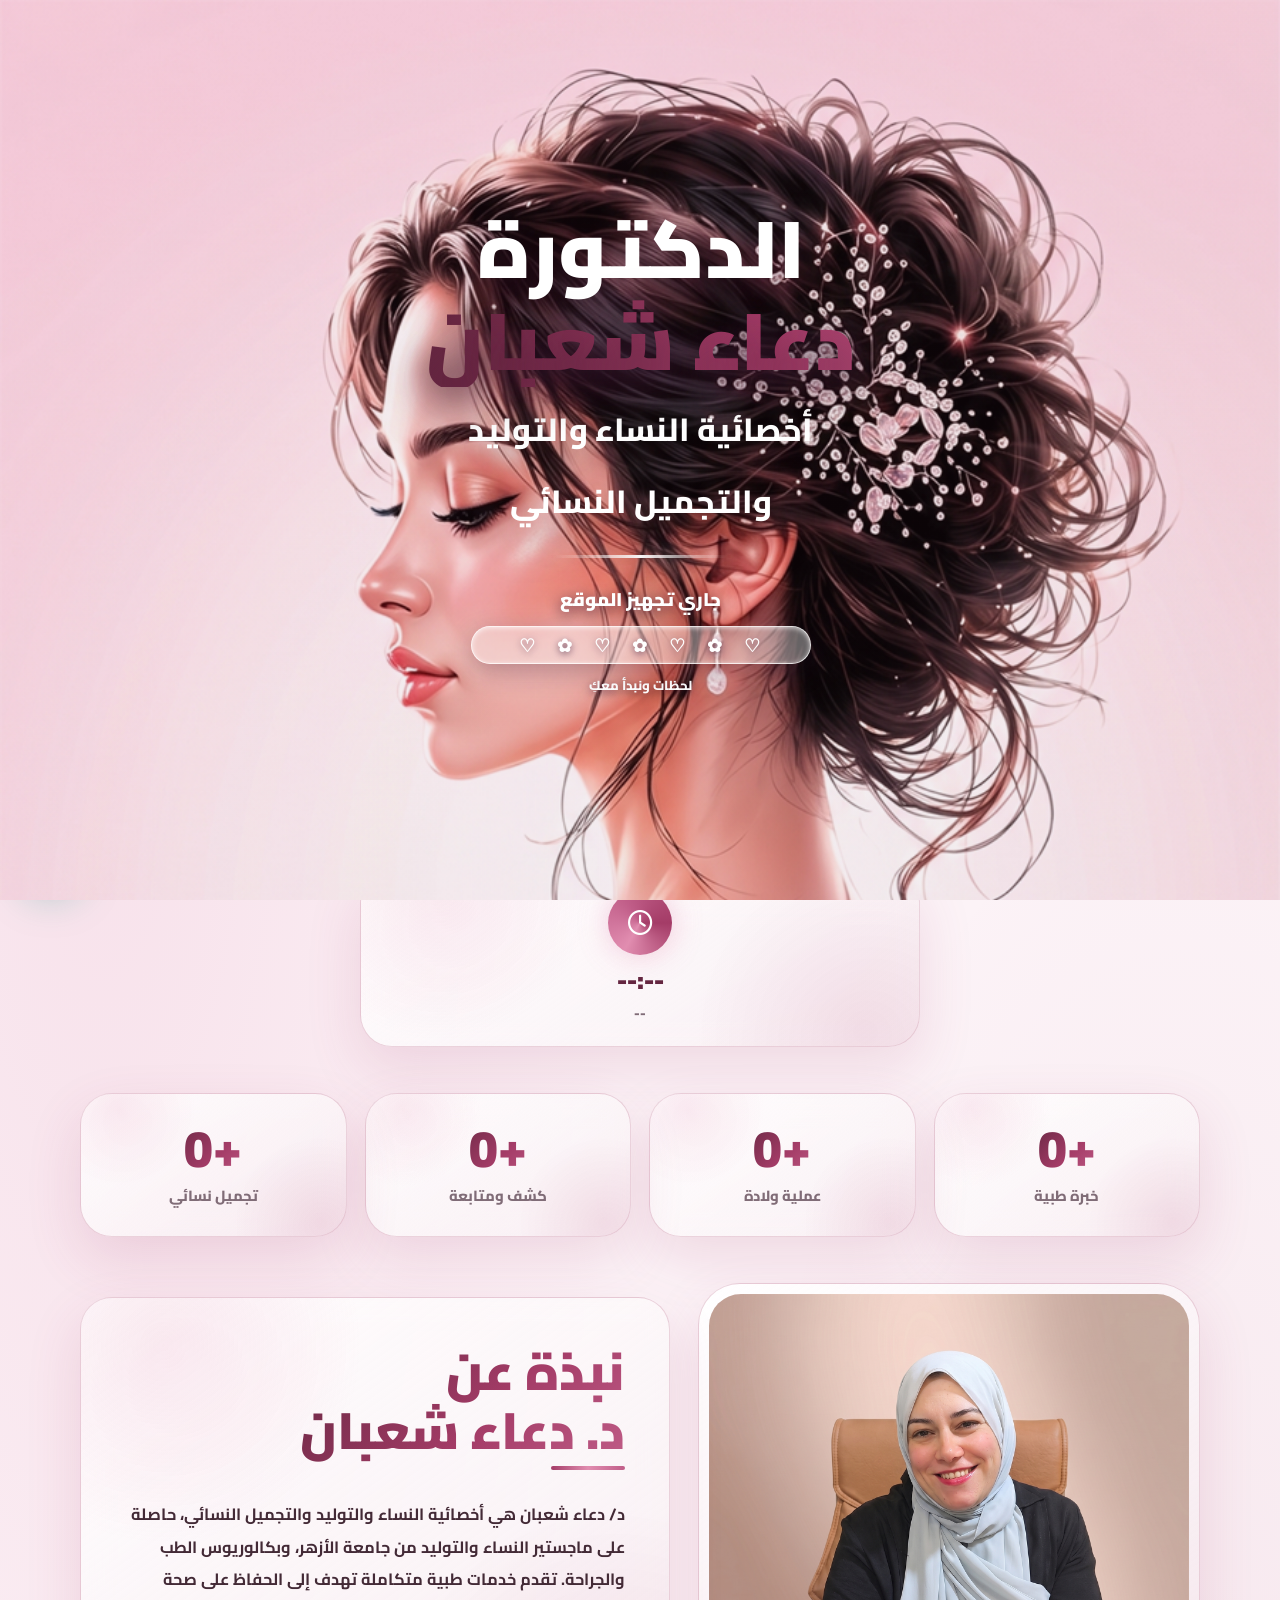
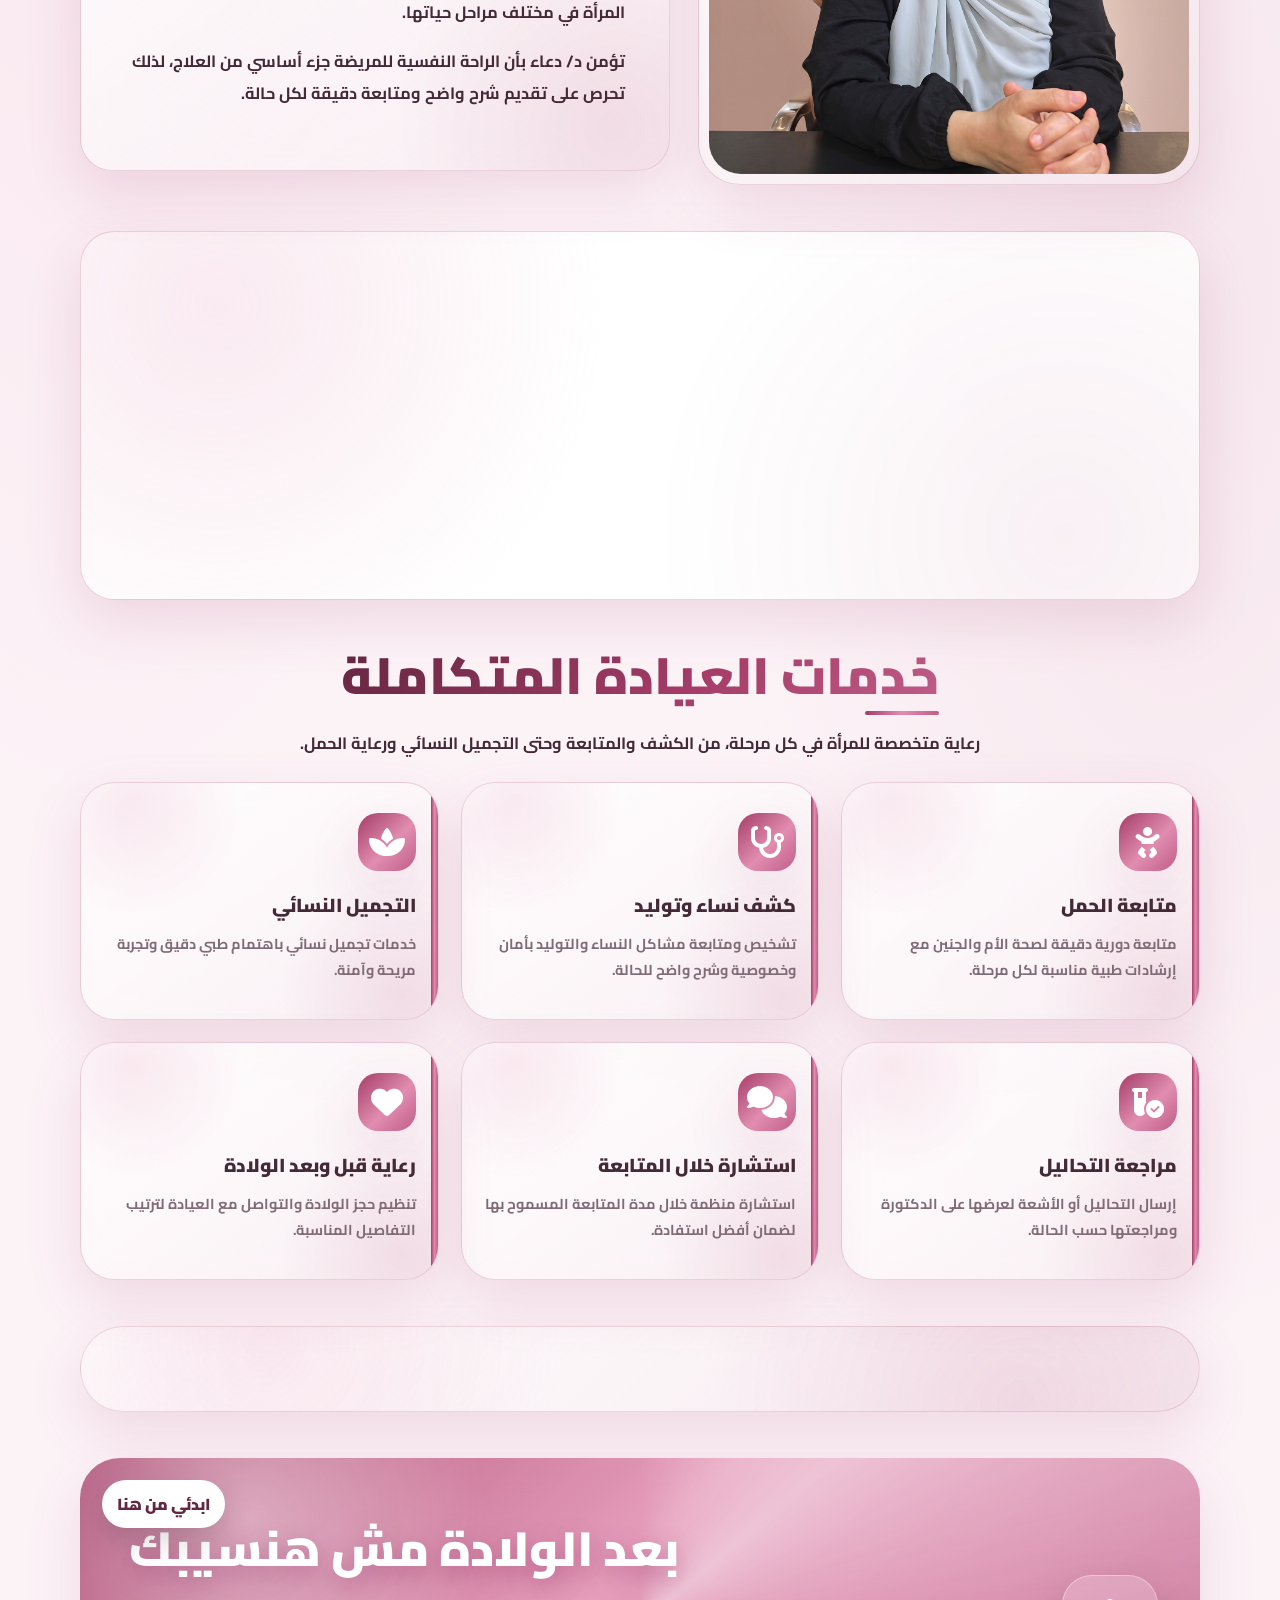
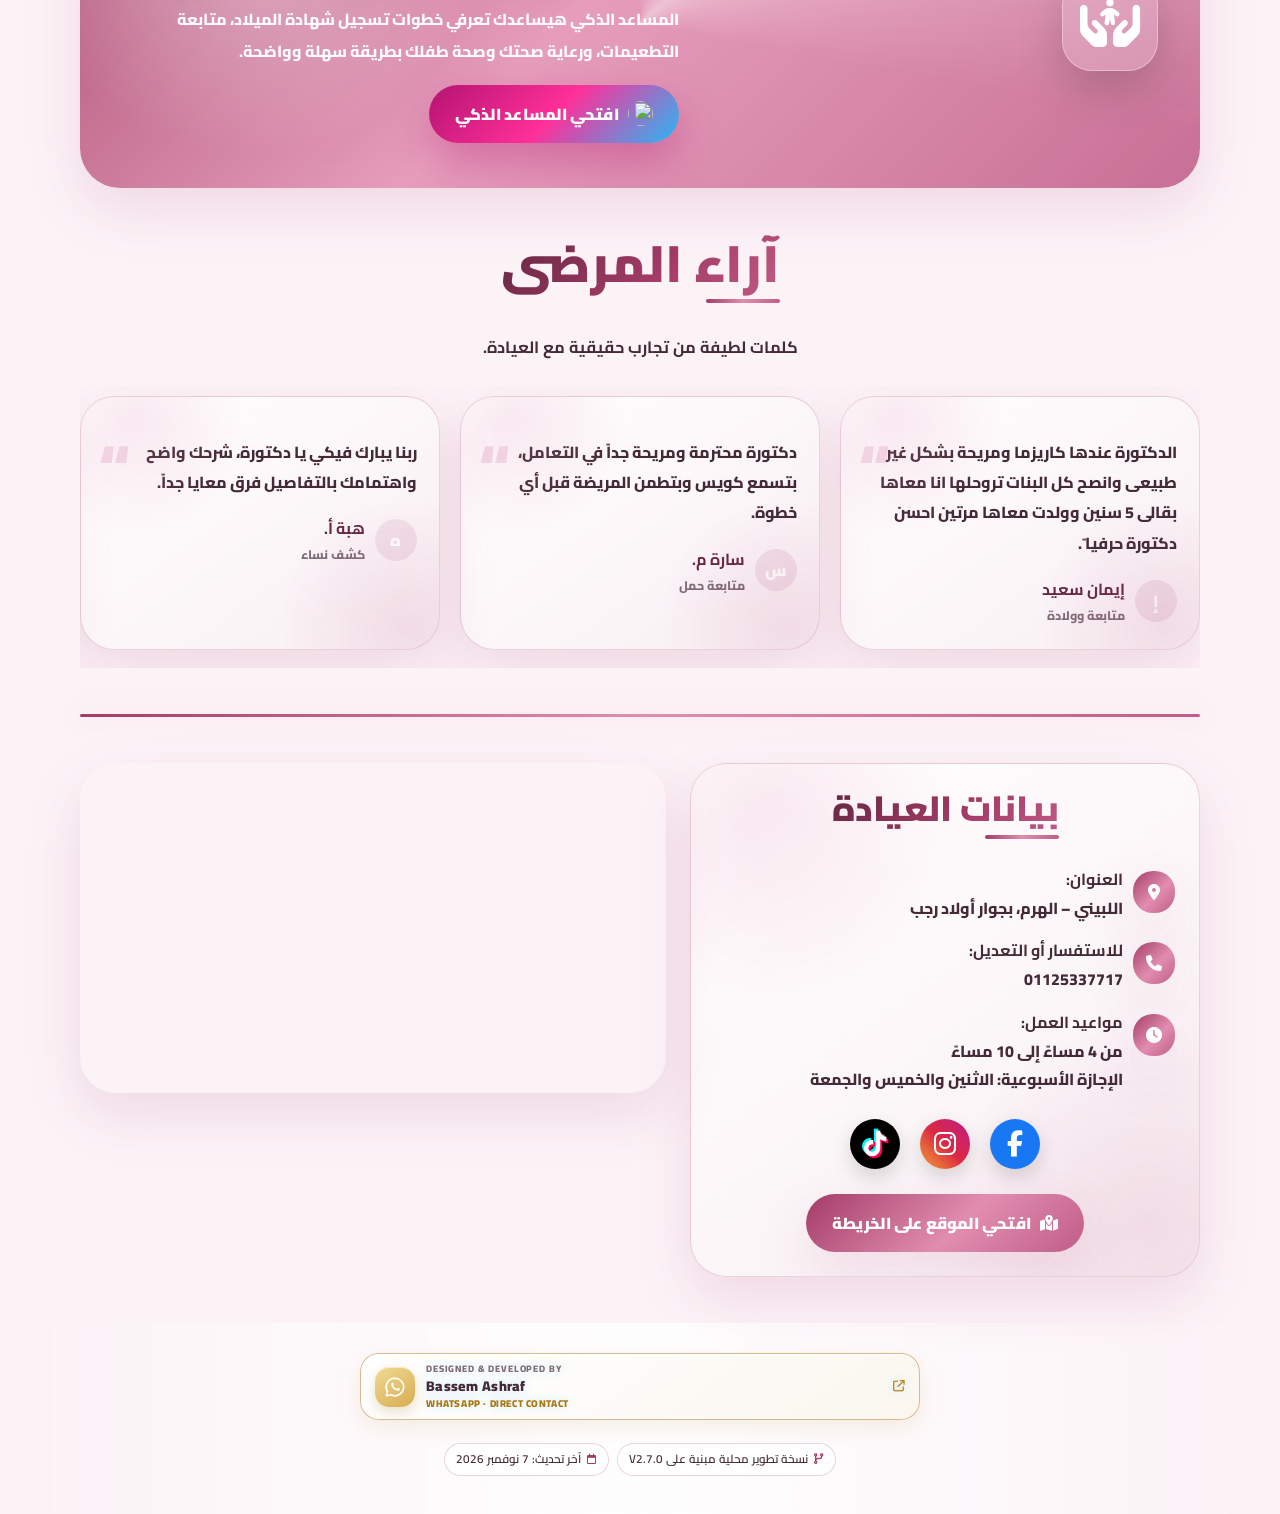
==== commit c9474d57: "fix: preserve line endings in index.html" ====
--- a/index.html
+++ b/index.html
@@ -1,384 +1,384 @@
-<!DOCTYPE html>
-<html lang="ar" data-mode="light">
-<head>
-<meta charset="UTF-8">
-<meta name="viewport" content="width=device-width, initial-scale=1.0, maximum-scale=1.0, user-scalable=no, viewport-fit=cover">
-
-<meta property="og:title" content="الدكتورة دعاء شعبان - أخصائية النساء والتوليد والتجميل النسائي">
-<meta property="og:description" content="نظام الحجز الإلكتروني لعيادة دكتورة دعاء شعبان. رعاية طبية متكاملة، احجزي موعدك الآن.">
-<meta property="og:image" content="assets/images/doctor.png">
-<meta property="og:type" content="website">
-<meta name="twitter:card" content="summary_large_image">
-
-<title>عيادة دكتورة دعاء شعبان - الحجز الإلكتروني</title>
-
-<link href="https://fonts.googleapis.com/css2?family=Cairo:wght@400;600;700;800;900&display=swap" rel="stylesheet">
-<link rel="stylesheet" href="https://cdnjs.cloudflare.com/ajax/libs/font-awesome/6.5.1/css/all.min.css">
-
-<link rel="stylesheet" href="css/main.css">
-<link rel="stylesheet" href="css/gallery.css">
-</head>
-
-<body>
-
-<div class="local-preview-banner" id="localPreviewBanner" role="status" hidden>
-    نسخة تجربة محلية — لن يتم إرسال الحجوزات أو حفظها في قاعدة البيانات أو الشيت
-</div>
-<div id="scrollDecorations" class="scroll-decorations" aria-hidden="true"></div>
-<div id="bookingCelebration" class="booking-celebration" aria-hidden="true"></div>
-
-<div id="splash" aria-label="واجهة ترحيب عيادة د. دعاء شعبان">
-    <div class="splash-content">
-        <div class="splash-title">الدكتورة</div>
-        <div class="splash-title">دعاء شعبان</div>
-        <div class="splash-sub">أخصائية النساء والتوليد</div>
-        <div class="splash-sub">والتجميل النسائي</div>
-        <div class="splash-line"></div>
-        <div class="splash-loader" role="status" aria-live="polite">
-            <span class="splash-loading-text" data-i18n="clickToStart">جاري تجهيز الموقع</span>
-            <div class="splash-progress-track" aria-hidden="true">
-                <div class="splash-progress-fill"></div>
-                <span class="splash-progress-pattern">♡　✿　♡　✿　♡　✿　♡</span>
-                <span class="splash-progress-runner">🌸</span>
-            </div>
-            <span class="splash-loader-caption" data-i18n="splashWait">لحظات ونبدأ معكِ</span>
-        </div>
-    </div>
-</div>
-
-<div id="fridayAlert" class="friday-modal">
-    <div class="fri-card">
-        <i class="fa-solid fa-calendar-xmark"></i>
-        <h3 data-i18n="holidayTitle">تنبيه المواعيد</h3>
-        <p data-i18n="holidayMsg">الإجازة الأسبوعية للعيادة أيام الاثنين والخميس والجمعة. من فضلكِ اختاري يوماً آخر للحجز.</p>
-        <button class="btn btn-primary" onclick="closeFri()" data-i18n="understood">فهمت</button>
-    </div>
-</div>
-
-<div id="softAlert" class="soft-alert-modal">
-    <div class="soft-alert-card">
-        <i class="fa-solid fa-circle-exclamation"></i>
-        <h3 id="softAlertTitle">تنبيه بسيط</h3>
-        <p id="softAlertMsg">من فضلك أكملي البيانات المطلوبة.</p>
-        <button class="btn btn-primary" onclick="closeSoftAlert()">تمام</button>
-    </div>
-</div>
-
-<div class="pregnancy-nudge" id="pregnancyNudge" hidden>
-    <button class="pregnancy-nudge-backdrop" type="button" data-close-pregnancy-nudge aria-label="إغلاق البطاقة"></button>
-    <section class="pregnancy-nudge-card" role="dialog" aria-modal="true" aria-labelledby="pregnancyNudgeTitle" aria-describedby="pregnancyNudgeText">
-        <button class="pregnancy-nudge-close" type="button" data-close-pregnancy-nudge aria-label="إغلاق"><i class="fa-solid fa-xmark" aria-hidden="true"></i></button>
-        <div class="pregnancy-nudge-confetti" aria-hidden="true">✦　♡　✿　✧</div>
-        <div class="pregnancy-nudge-art" aria-hidden="true"></div>
-        <span class="pregnancy-nudge-kicker" data-i18n="pregnancyNudgeKicker">هدية صغيرة لكِ</span>
-        <h2 id="pregnancyNudgeTitle" data-i18n="pregnancyNudgeTitle">رحلتك للأمومة 💗</h2>
-        <p id="pregnancyNudgeText" data-i18n="pregnancyNudgeText">احسبي فاضل قد إيه على مقابلة صغيرك، وشوفي رحلتك وصلت لكام في المية.</p>
-        <button class="pregnancy-nudge-cta" id="pregnancyNudgeCta" type="button"><span class="pregnancy-nudge-mini-art" aria-hidden="true"></span><span data-i18n="pregnancyNudgeCta">احسبي رحلتك</span><i class="fa-solid fa-arrow-left" aria-hidden="true"></i></button>
-        <span class="pregnancy-nudge-foot" data-i18n="pregnancyNudgeFoot">حساب تقريبي لعمر الحمل وموعد الولادة</span>
-    </section>
-</div>
-
-<button class="pregnancy-float" id="pregnancyFloat" type="button" aria-label="افتحي حاسبة الحمل" title="احسبي رحلتك" hidden>
-    <span class="pregnancy-float-art" aria-hidden="true"></span><span class="pregnancy-float-label" data-i18n="pregnancyFloatLabel">حاسبة الحمل</span>
-</button>
-
-<header class="topbar">
-    <div class="brand">
-        <strong data-i18n="brandName">د. دعاء شعبان</strong>
-        <span data-i18n="brandSub">أخصائية نساء وتوليد وتجميل نسائي</span>
-    </div>
-
-    <nav class="nav">
-        <a href="#about" data-i18n="navAbout">عن الدكتورة</a>
-        <a href="#gallery">الذكريات</a>
-        <a href="#services" data-i18n="navServices">الخدمات</a>
-        <a href="#booking" data-i18n="navBooking">الحجز</a>
-        <a href="#assistant" class="smart-nav-hint" data-i18n="navAssistant">مساعدك بعد الولادة</a>
-        <a href="#reviews" data-i18n="navReviews">آراء المرضى</a>
-        <a href="#contact" data-i18n="navContact">العنوان</a>
-    </nav>
-
-    <div class="control-group">
-        <button class="text-btn" id="langBtn" onclick="toggleLanguage()">EN</button>
-        <button class="icon-btn mobile-menu-btn" onclick="toggleMobileMenu()" title="Menu"><i class="fa-solid fa-bars"></i></button>
-    </div>
-
-    <div class="mobile-menu" id="mobileMenu">
-        <a href="#about" onclick="toggleMobileMenu()" data-i18n="navAbout">عن الدكتورة</a>
-        <a href="#gallery" onclick="toggleMobileMenu()">الذكريات</a>
-        <a href="#services" onclick="toggleMobileMenu()" data-i18n="navServices">الخدمات</a>
-        <a href="#booking" onclick="toggleMobileMenu()" data-i18n="navBooking">الحجز</a>
-        <a href="#assistant" onclick="toggleMobileMenu()" data-i18n="navAssistant">مساعدك بعد الولادة</a>
-        <a href="#reviews" onclick="toggleMobileMenu()" data-i18n="navReviews">آراء المرضى</a>
-        <a href="#contact" onclick="toggleMobileMenu()" data-i18n="navContact">العنوان</a>
-    </div>
-</header>
-
-<main>
-    <section class="hero" id="home">
-        <div class="hero-content">
-
-            <div class="hero-actions">
-                <a href="#booking" class="btn btn-primary"><i class="fa-solid fa-calendar-check"></i> <span data-i18n="bookNow">احجزي موعدك الآن</span></a>
-                <a href="https://wa.me/201125337717" target="_blank" class="btn btn-ghost"><i class="fa-brands fa-whatsapp"></i> <span data-i18n="whatsappNow">تواصلي واتساب</span></a>
-            </div>
-            <div class="hero-note" data-i18n="heroTitle">حجزك مع د. دعاء شعبان أصبح أسهل</div>
-        </div>
-    </section>
-
-    <section class="section clock-section">
-        <div class="clock-card-wide">
-            <div class="clock-ring"><i class="fa-regular fa-clock"></i></div>
-            <div id="clockNow">--:--</div>
-            <div id="todayText">--</div>
-        </div>
-    </section>
-
-    <section class="section stats-bar">
-        <div class="stat-card">
-            <div>
-                <div class="stat-number" data-target="20">+0</div>
-                <div class="stat-label" data-i18n="statExperience">خبرة طبية</div>
-            </div>
-        </div>
-        <div class="stat-card">
-            <div>
-                <div class="stat-number" data-target="2000">+0</div>
-                <div class="stat-label" data-i18n="statBirth">عملية ولادة</div>
-            </div>
-        </div>
-        <div class="stat-card">
-            <div>
-                <div class="stat-number" data-target="50000">+0</div>
-                <div class="stat-label" data-i18n="statVisits">كشف ومتابعة</div>
-            </div>
-        </div>
-        <div class="stat-card">
-            <div>
-                <div class="stat-number" data-target="350">+0</div>
-                <div class="stat-label" data-i18n="statAesthetic">تجميل نسائي</div>
-            </div>
-        </div>
-    </section>
-
-    <section class="section about-wrap" id="about">
-        <div class="doctor-photo">
-            <img src="assets/images/doctor.png" alt="دكتورة دعاء شعبان">
-        </div>
-        <div class="info-card">
-            <h2 class="section-title about-title"><span data-i18n="aboutTitle1">نبذة عن</span><span data-i18n="aboutTitle2">د. دعاء شعبان</span></h2>
-            <p class="section-lead" data-i18n="aboutText1">
-                د/ دعاء شعبان هي أخصائية النساء والتوليد والتجميل النسائي، حاصلة على ماجستير النساء والتوليد من جامعة الأزهر،
-                وبكالوريوس الطب والجراحة. تقدم خدمات طبية متكاملة تهدف إلى الحفاظ على صحة المرأة في مختلف مراحل حياتها.
-            </p>
-            <p class="section-lead" data-i18n="aboutText2">
-                تؤمن د/ دعاء بأن الراحة النفسية للمريضة جزء أساسي من العلاج، لذلك تحرص على تقديم شرح واضح ومتابعة دقيقة لكل حالة.
-            </p>
-        </div>
-    </section>
-
-
-    <section class="section story-album" id="gallery" aria-labelledby="galleryTitle">
-        <div class="album-intro reveal-on-scroll">
-            <span class="album-kicker"><i class="fa-solid fa-sparkles" aria-hidden="true"></i> 18 عامًا من الرعاية والذكريات</span>
-            <h2 class="section-title" id="galleryTitle">حكايات بدأت بنبضة</h2>
-            <p class="section-lead">لحظات دافئة من رحلة د. دعاء شعبان مع الأمهات وأطفالهن. اختاري حكاية لتشاهديها.</p>
-        </div>
-        <div class="story-rail-shell reveal-on-scroll">
-            <div class="story-rail" role="group" aria-label="قصص وذكريات العيادة">
-                <button class="clinic-story" type="button" data-image="assets/images/gallery/memory-01.jpg" data-alt="لحظة من رحلة الرعاية" data-kicker="لحظة البداية" data-title="البداية دائمًا نبضة" data-caption="من أول لحظة اطمئنان، تبدأ حكاية جديدة مليئة بالأمل والرعاية.">
-                    <span class="clinic-story-ring"><img src="assets/images/gallery/memory-01.jpg" alt="" loading="lazy"></span><span class="clinic-story-label">لحظة البداية</span>
-                </button>
-                <button class="clinic-story" type="button" data-image="assets/images/gallery/memory-02.png" data-alt="لحظة سعادة مع مولود جديد" data-kicker="لحظة وصول" data-title="أول لقاء" data-caption="لحظة لا تتكرر، وابتسامة تختصر رحلة كاملة من الانتظار.">
-                    <span class="clinic-story-ring"><img src="assets/images/gallery/memory-02.png" alt="" loading="lazy"></span><span class="clinic-story-label">أول لقاء</span>
-                </button>
-                <button class="clinic-story" type="button" data-image="assets/images/gallery/memory-03.jpg" data-alt="ذكرى من المتابعة والرعاية" data-kicker="ثقة تمتد" data-title="معكِ خطوة بخطوة" data-caption="متابعة هادئة وشرح واضح، لأن الاطمئنان جزء أساسي من الرعاية.">
-                    <span class="clinic-story-ring"><img src="assets/images/gallery/memory-03.jpg" alt="" loading="lazy"></span><span class="clinic-story-label">ثقة تمتد</span>
-                </button>
-                <button class="clinic-story" type="button" data-image="assets/images/gallery/memory-04.png" data-alt="ذكرى سعيدة مع الأسرة" data-kicker="عائلة العيادة" data-title="ذكريات تكبر معنا" data-caption="أطفال كبروا، وأسر ما زالت الثقة تجمعنا بها عامًا بعد عام.">
-                    <span class="clinic-story-ring"><img src="assets/images/gallery/memory-04.png" alt="" loading="lazy"></span><span class="clinic-story-label">عائلة العيادة</span>
-                </button>
-                <button class="clinic-story" type="button" data-image="assets/images/gallery/memory-05.png" data-alt="ذكرى من سنوات الرعاية" data-kicker="18 عامًا" data-title="رحلة من القلب" data-caption="سنوات من الخبرة، وآلاف الحكايات التي بدأت كلها بنبضة.">
-                    <span class="clinic-story-ring"><img src="assets/images/gallery/memory-05.png" alt="" loading="lazy"></span><span class="clinic-story-label">رحلة من القلب</span>
-                </button>
-            </div>
-            <span class="story-rail-hint"><i class="fa-solid fa-hand-pointer" aria-hidden="true"></i> اسحبي لاستكشاف الذكريات</span>
-        </div>
-    </section>
-
-    <div class="story-viewer" id="storyViewer" aria-hidden="true" role="dialog" aria-modal="true" aria-label="عرض قصة من ذكريات العيادة">
-        <button class="story-backdrop" type="button" tabindex="-1" data-story-close aria-label="إغلاق القصص"></button>
-        <div class="story-dialog">
-            <div class="story-progress" id="storyProgress" aria-hidden="true"></div>
-            <button class="story-viewer-close" type="button" data-story-close aria-label="إغلاق"><i class="fa-solid fa-xmark"></i></button>
-            <button class="story-viewer-pause" type="button" id="storyPause" aria-label="إيقاف عرض القصص مؤقتًا" aria-pressed="false"><i class="fa-solid fa-pause"></i></button>
-            <img class="story-viewer-image" id="storyViewerImage" src="" alt="">
-            <div class="story-viewer-shade"></div>
-            <button class="story-viewer-nav story-viewer-prev" type="button" id="storyPrev" aria-label="القصة السابقة"><i class="fa-solid fa-chevron-right"></i></button>
-            <button class="story-viewer-nav story-viewer-next" type="button" id="storyNext" aria-label="القصة التالية"><i class="fa-solid fa-chevron-left"></i></button>
-            <div class="story-viewer-copy" aria-live="polite">
-                <span class="story-viewer-kicker" id="storyViewerKicker"></span>
-                <h3 id="storyViewerTitle"></h3>
-                <p id="storyViewerCaption"></p>
-            </div>
-            <span class="story-viewer-count" id="storyViewerCount" aria-live="polite"></span>
-        </div>
-    </div>
-
-    <section class="section" id="services">
-        <div style="text-align:center; margin-bottom:22px;">
-            <h2 class="section-title" data-i18n="servicesTitle">خدمات العيادة المتكاملة</h2>
-            <p class="section-lead" style="max-width:720px; margin:auto;" data-i18n="servicesLead">رعاية متخصصة للمرأة في كل مرحلة، من الكشف والمتابعة وحتى التجميل النسائي ورعاية الحمل.</p>
-        </div>
-
-        <div class="services-grid">
-            <div class="service-card">
-                <i class="fa-solid fa-baby"></i>
-                <h3 data-i18n="service1Title">متابعة الحمل</h3>
-                <p data-i18n="service1Text">متابعة دورية دقيقة لصحة الأم والجنين مع إرشادات طبية مناسبة لكل مرحلة.</p>
-            </div>
-            <div class="service-card">
-                <i class="fa-solid fa-stethoscope"></i>
-                <h3 data-i18n="service2Title">كشف نساء وتوليد</h3>
-                <p data-i18n="service2Text">تشخيص ومتابعة مشاكل النساء والتوليد بأمان وخصوصية وشرح واضح للحالة.</p>
-            </div>
-            <div class="service-card">
-                <i class="fa-solid fa-spa"></i>
-                <h3 data-i18n="service3Title">التجميل النسائي</h3>
-                <p data-i18n="service3Text">خدمات تجميل نسائي باهتمام طبي دقيق وتجربة مريحة وآمنة.</p>
-            </div>
-            <div class="service-card">
-                <i class="fa-solid fa-vial-circle-check"></i>
-                <h3 data-i18n="service4Title">مراجعة التحاليل</h3>
-                <p data-i18n="service4Text">إرسال التحاليل أو الأشعة لعرضها على الدكتورة ومراجعتها حسب الحالة.</p>
-            </div>
-            <div class="service-card">
-                <i class="fa-solid fa-comments"></i>
-                <h3 data-i18n="service5Title">استشارة خلال المتابعة</h3>
-                <p data-i18n="service5Text">استشارة منظمة خلال مدة المتابعة المسموح بها لضمان أفضل استفادة.</p>
-            </div>
-            <div class="service-card">
-                <i class="fa-solid fa-heart"></i>
-                <h3 data-i18n="service6Title">رعاية قبل وبعد الولادة</h3>
-                <p data-i18n="service6Text">تنظيم حجز الولادة والتواصل مع العيادة لترتيب التفاصيل المناسبة.</p>
-            </div>
-        </div>
-    </section>
-
-    <section class="section booking-section" id="booking">
-        <div class="visitor-presence" id="visitorPresence" role="status" aria-live="polite" hidden>
-            <span class="presence-pips" aria-hidden="true"></span><span class="presence-copy"></span>
-        </div>
-        <div id="bookingArea"></div>
-    </section>
-
-    <section class="section" id="assistant">
-        <div class="assistant-card">
-            <div class="assistant-icon"><i class="fa-solid fa-hands-holding-child"></i></div>
-            <div>
-                <h2 data-i18n="assistantTitle">بعد الولادة مش هنسيبك</h2>
-                <p data-i18n="assistantText">
-                    المساعد الذكي هيساعدك تعرفي خطوات تسجيل شهادة الميلاد، متابعة التطعيمات، ورعاية صحتك وصحة طفلك بطريقة سهلة وواضحة.
-                </p>
-                <a href="https://dokyy2.github.io/smart-assistant/" target="_blank" rel="noopener noreferrer" class="btn assistant-launch-link">
-                    <img src="https://dokyy2.github.io/smart-assistant/assets/images/assistant-logo.png" alt="" loading="lazy"> <span data-i18n="assistantBtn">افتحي المساعد الذكي</span>
-                </a>
-            </div>
-        </div>
-    </section>
-
-    <div class="assistant-float" id="assistantFloat" hidden>
-        <p class="assistant-hint" id="assistantHint" role="status" hidden>اسأليني 💬</p>
-        <button class="assistant-orb" id="assistantOpen" type="button" aria-label="فتح المساعد الذكي" aria-expanded="false">
-            <img src="https://dokyy2.github.io/smart-assistant/assets/images/assistant-logo.png" alt="">
-        </button>
-    </div>
-
-    <div class="assistant-modal" id="assistantModal" hidden>
-        <button class="assistant-modal-backdrop" type="button" data-close-assistant aria-label="إغلاق نافذة المساعد"></button>
-        <section class="assistant-dialog" role="dialog" aria-modal="true" aria-label="المساعد الذكي بعد الولادة">
-            <div class="assistant-dialog-head"><span><img src="https://dokyy2.github.io/smart-assistant/assets/images/assistant-logo.png" alt=""> المساعد الذكي</span><button type="button" data-close-assistant aria-label="إغلاق">×</button></div>
-            <iframe class="assistant-frame" title="المساعد الذكي للأم والطفل" data-src="https://dokyy2.github.io/smart-assistant/" loading="lazy"></iframe>
-        </section>
-    </div>
-
-    <section class="section" id="reviews">
-        <div style="text-align:center; margin-bottom:22px;">
-            <h2 class="section-title" data-i18n="reviewsTitle">آراء المرضى</h2>
-            <p class="section-lead" data-i18n="reviewsLead">كلمات لطيفة من تجارب حقيقية مع العيادة.</p>
-        </div>
-        <div class="reviews-scroll">
-            <div class="review-card"><p>الدكتورة عندها كاريزما ومريحة بشكل غير طبيعى وانصح كل البنات تروحلها انا معاها بقالى 5 سنين وولدت معاها مرتين احسن دكتورة حرفيا ً.</p><div class="review-person"><div class="avatar">إ</div><div><strong>إيمان سعيد</strong><span>متابعة وولادة</span></div></div></div>
-            <div class="review-card"><p>دكتورة محترمة ومريحة جداً في التعامل، بتسمع كويس وبتطمن المريضة قبل أي خطوة.</p><div class="review-person"><div class="avatar">س</div><div><strong>سارة م.</strong><span>متابعة حمل</span></div></div></div>
-            <div class="review-card"><p>ربنا يبارك فيكي يا دكتورة، شرحك واضح واهتمامك بالتفاصيل فرق معايا جداً.</p><div class="review-person"><div class="avatar">ه</div><div><strong>هبة أ.</strong><span>كشف نساء</span></div></div></div>
-            <div class="review-card"><p>العيادة منظمة والدكتورة شاطرة وبتتعامل بذوق. تجربة مريحة من أول الحجز.</p><div class="review-person"><div class="avatar">م</div><div><strong>مريم ع.</strong><span>متابعة بالعيادة</span></div></div></div>
-            <div class="review-card"><p>دكتورة دعاء من أحسن الدكاترة، ربنا يبارك فيها ويجعل تعبها في ميزان حسناتها.</p><div class="review-person"><div class="avatar">أ</div><div><strong>أمل ج.</strong><span>متابعة نساء</span></div></div></div>
-            <div class="review-card"><p>كنت قلقة جداً، لكن طريقة شرح الدكتورة وهدوءها خلوني أطمن بسرعة.</p><div class="review-person"><div class="avatar">ن</div><div><strong>ندى ر.</strong><span>كشف أول مرة</span></div></div></div>
-            <div class="review-card"><p>متابعة الحمل كانت ممتازة، وكل زيارة كنت بخرج فاهمة كل حاجة ومطمئنة.</p><div class="review-person"><div class="avatar">ي</div><div><strong>ياسمين ع.</strong><span>متابعة حمل</span></div></div></div>
-            <div class="review-card"><p>احترام وذوق واهتمام بالتفاصيل، شكراً دكتورة دعاء على تعبك معانا.</p><div class="review-person"><div class="avatar">ر</div><div><strong>رحاب س.</strong><span>استشارة متابعة</span></div></div></div>
-            <div class="review-card"><p>النظام سهل والحجز واضح، والعيادة تواصلت معايا بسرعة لتأكيد المعاد.</p><div class="review-person"><div class="avatar">د</div><div><strong>دعاء ك.</strong><span>حجز أونلاين</span></div></div></div>
-        </div>
-    </section>
-
-    <div class="neon-divider"></div>
-
-    <section class="section contact-wrap" id="contact">
-        <div class="contact-card">
-            <h2 class="section-title" style="font-size:2.2rem;" data-i18n="contactTitle">بيانات العيادة</h2>
-            <div class="contact-line"><i class="fa-solid fa-location-dot"></i><div><b data-i18n="addressLabel">العنوان:</b><br><span data-i18n="addressText">اللبيني – الهرم، بجوار أولاد رجب</span></div></div>
-            <div class="contact-line"><i class="fa-solid fa-phone"></i><div><b data-i18n="phoneLabel">للاستفسار أو التعديل:</b><br>01125337717</div></div>
-            <div class="contact-line"><i class="fa-solid fa-clock"></i><div><b data-i18n="hoursLabel">مواعيد العمل:</b><br><span data-i18n="hoursText">من 4 مساءً إلى 10 مساءً</span><br><span data-i18n="holidayFooter">الإجازة الأسبوعية: الاثنين والخميس والجمعة</span></div></div>
-
-            <div class="social-links">
-                <a href="https://www.facebook.com/share/1BvSArkpXk/" target="_blank" class="social-icon fb" title="Facebook"><i class="fa-brands fa-facebook-f"></i></a>
-                <a href="https://www.instagram.com/dr.doaa.shaban?igsh=MTNjNjJ1end3bzczeQ==" target="_blank" class="social-icon ig" title="Instagram"><i class="fa-brands fa-instagram"></i></a>
-                <a href="https://www.tiktok.com/@doaaobgyn?_r=1&_t=ZS-96BMLWSyNdY" target="_blank" class="social-icon tt" title="TikTok"><i class="fa-brands fa-tiktok"></i></a>
-            </div>
-
-            <a href="https://maps.app.goo.gl/Dn6sKp86cdJ2K5k79?g_st=ic" target="_blank" class="btn btn-primary"><i class="fa-solid fa-map-location-dot"></i> <span data-i18n="mapBtn">افتحي الموقع على الخريطة</span></a>
-        </div>
-
-        <iframe
-            class="map-frame"
-            loading="lazy"
-            allowfullscreen
-            referrerpolicy="no-referrer-when-downgrade"
-            src="https://www.google.com/maps?q=%D8%A7%D9%84%D9%84%D8%A8%D9%8A%D9%86%D9%8A%20%D8%A7%D9%84%D9%87%D8%B1%D9%85%20%D8%A8%D8%AC%D9%88%D8%A7%D8%B1%20%D8%A3%D9%88%D9%84%D8%A7%D8%AF%20%D8%B1%D8%AC%D8%A8&output=embed">
-        </iframe>
-    </section>
-</main>
-
-<footer class="footer">
-    <div class="footer-signature">
-        <a class="footer-credit" href="https://wa.me/201021708011" target="_blank" rel="noopener noreferrer" aria-label="التواصل مع المهندس باسم أشرف عبر واتساب">
-            <span class="footer-whatsapp-mark" aria-hidden="true">
-                <svg viewBox="0 0 24 24" focusable="false">
-                    <path d="M12 2.4a9.6 9.6 0 0 0-8.18 14.63L2.7 21.6l4.72-1.08A9.6 9.6 0 1 0 12 2.4Z" fill="none" stroke="currentColor" stroke-width="1.8" stroke-linejoin="round"/>
-                    <path d="M8.5 7.85c.16-.38.33-.39.61-.39h.52c.17 0 .36.03.44.27l.62 1.54c.08.2.05.39-.08.53l-.4.47c-.12.13-.25.26-.1.5.15.26.67 1.1 1.44 1.78.99.88 1.82 1.15 2.08 1.29.26.13.41.11.56-.07l.7-.82c.16-.19.34-.16.57-.08l1.45.68c.24.12.4.17.45.27.06.1.06.59-.14 1.16-.19.57-1.1 1.09-1.52 1.15-.4.06-.9.09-1.46-.09-.34-.11-.78-.26-1.34-.5-2.36-1.02-3.9-3.42-4.02-3.59-.12-.17-.96-1.27-.96-2.42 0-1.16.6-1.72.81-1.96Z" fill="currentColor"/>
-                </svg>
-            </span>
-            <span class="footer-signature-copy"><small>DESIGNED &amp; DEVELOPED BY</small><strong>Bassem Ashraf</strong><span>WHATSAPP · DIRECT CONTACT</span></span>
-            <i class="fa-solid fa-arrow-up-right-from-square footer-signature-arrow" aria-hidden="true"></i>
-        </a>
-        <div class="footer-meta" aria-label="معلومات الإصدار والتحديث">
-            <span class="footer-version"><i class="fa-solid fa-code-branch" aria-hidden="true"></i> نسخة تطوير محلية مبنية على V2.7.0</span>
-            <span class="footer-updated"><i class="fa-regular fa-calendar" aria-hidden="true"></i> آخر تحديث: 7 نوفمبر 2026</span>
-        </div>
-    </div>
-</footer>
-
-<a href="https://wa.me/201125337717" target="_blank" class="whatsapp-float" onclick="handleVibrate()">
-    <i class="fa-brands fa-whatsapp"></i>
-</a>
-
-<button class="back-to-top" id="backToTop" type="button" aria-label="العودة إلى أعلى الصفحة" title="العودة إلى أعلى الصفحة" onclick="window.scrollTo({top:0,behavior:'smooth'})">
-    <i class="fa-solid fa-arrow-up" aria-hidden="true"></i>
-</button>
-
-<script src="js/config.js"></script>
-<script src="js/bridge-client.js?v=4"></script>
-<script src="js/main.js"></script>
-<script src="js/gallery.js"></script>
-
-</body>
-</html>
+<!DOCTYPE html>
+<html lang="ar" data-mode="light">
+<head>
+<meta charset="UTF-8">
+<meta name="viewport" content="width=device-width, initial-scale=1.0, maximum-scale=1.0, user-scalable=no, viewport-fit=cover">
+
+<meta property="og:title" content="الدكتورة دعاء شعبان - أخصائية النساء والتوليد والتجميل النسائي">
+<meta property="og:description" content="نظام الحجز الإلكتروني لعيادة دكتورة دعاء شعبان. رعاية طبية متكاملة، احجزي موعدك الآن.">
+<meta property="og:image" content="assets/images/doctor.png">
+<meta property="og:type" content="website">
+<meta name="twitter:card" content="summary_large_image">
+
+<title>عيادة دكتورة دعاء شعبان - الحجز الإلكتروني</title>
+
+<link href="https://fonts.googleapis.com/css2?family=Cairo:wght@400;600;700;800;900&display=swap" rel="stylesheet">
+<link rel="stylesheet" href="https://cdnjs.cloudflare.com/ajax/libs/font-awesome/6.5.1/css/all.min.css">
+
+<link rel="stylesheet" href="css/main.css">
+<link rel="stylesheet" href="css/gallery.css">
+</head>
+
+<body>
+
+<div class="local-preview-banner" id="localPreviewBanner" role="status" hidden>
+    نسخة تجربة محلية — لن يتم إرسال الحجوزات أو حفظها في قاعدة البيانات أو الشيت
+</div>
+<div id="scrollDecorations" class="scroll-decorations" aria-hidden="true"></div>
+<div id="bookingCelebration" class="booking-celebration" aria-hidden="true"></div>
+
+<div id="splash" aria-label="واجهة ترحيب عيادة د. دعاء شعبان">
+    <div class="splash-content">
+        <div class="splash-title">الدكتورة</div>
+        <div class="splash-title">دعاء شعبان</div>
+        <div class="splash-sub">أخصائية النساء والتوليد</div>
+        <div class="splash-sub">والتجميل النسائي</div>
+        <div class="splash-line"></div>
+        <div class="splash-loader" role="status" aria-live="polite">
+            <span class="splash-loading-text" data-i18n="clickToStart">جاري تجهيز الموقع</span>
+            <div class="splash-progress-track" aria-hidden="true">
+                <div class="splash-progress-fill"></div>
+                <span class="splash-progress-pattern">♡　✿　♡　✿　♡　✿　♡</span>
+                <span class="splash-progress-runner">🌸</span>
+            </div>
+            <span class="splash-loader-caption" data-i18n="splashWait">لحظات ونبدأ معكِ</span>
+        </div>
+    </div>
+</div>
+
+<div id="fridayAlert" class="friday-modal">
+    <div class="fri-card">
+        <i class="fa-solid fa-calendar-xmark"></i>
+        <h3 data-i18n="holidayTitle">تنبيه المواعيد</h3>
+        <p data-i18n="holidayMsg">الإجازة الأسبوعية للعيادة أيام الاثنين والخميس والجمعة. من فضلكِ اختاري يوماً آخر للحجز.</p>
+        <button class="btn btn-primary" onclick="closeFri()" data-i18n="understood">فهمت</button>
+    </div>
+</div>
+
+<div id="softAlert" class="soft-alert-modal">
+    <div class="soft-alert-card">
+        <i class="fa-solid fa-circle-exclamation"></i>
+        <h3 id="softAlertTitle">تنبيه بسيط</h3>
+        <p id="softAlertMsg">من فضلك أكملي البيانات المطلوبة.</p>
+        <button class="btn btn-primary" onclick="closeSoftAlert()">تمام</button>
+    </div>
+</div>
+
+<div class="pregnancy-nudge" id="pregnancyNudge" hidden>
+    <button class="pregnancy-nudge-backdrop" type="button" data-close-pregnancy-nudge aria-label="إغلاق البطاقة"></button>
+    <section class="pregnancy-nudge-card" role="dialog" aria-modal="true" aria-labelledby="pregnancyNudgeTitle" aria-describedby="pregnancyNudgeText">
+        <button class="pregnancy-nudge-close" type="button" data-close-pregnancy-nudge aria-label="إغلاق"><i class="fa-solid fa-xmark" aria-hidden="true"></i></button>
+        <div class="pregnancy-nudge-confetti" aria-hidden="true">✦　♡　✿　✧</div>
+        <div class="pregnancy-nudge-art" aria-hidden="true"></div>
+        <span class="pregnancy-nudge-kicker" data-i18n="pregnancyNudgeKicker">هدية صغيرة لكِ</span>
+        <h2 id="pregnancyNudgeTitle" data-i18n="pregnancyNudgeTitle">رحلتك للأمومة 💗</h2>
+        <p id="pregnancyNudgeText" data-i18n="pregnancyNudgeText">احسبي فاضل قد إيه على مقابلة صغيرك، وشوفي رحلتك وصلت لكام في المية.</p>
+        <button class="pregnancy-nudge-cta" id="pregnancyNudgeCta" type="button"><span class="pregnancy-nudge-mini-art" aria-hidden="true"></span><span data-i18n="pregnancyNudgeCta">احسبي رحلتك</span><i class="fa-solid fa-arrow-left" aria-hidden="true"></i></button>
+        <span class="pregnancy-nudge-foot" data-i18n="pregnancyNudgeFoot">حساب تقريبي لعمر الحمل وموعد الولادة</span>
+    </section>
+</div>
+
+<button class="pregnancy-float" id="pregnancyFloat" type="button" aria-label="افتحي حاسبة الحمل" title="احسبي رحلتك" hidden>
+    <span class="pregnancy-float-art" aria-hidden="true"></span><span class="pregnancy-float-label" data-i18n="pregnancyFloatLabel">حاسبة الحمل</span>
+</button>
+
+<header class="topbar">
+    <div class="brand">
+        <strong data-i18n="brandName">د. دعاء شعبان</strong>
+        <span data-i18n="brandSub">أخصائية نساء وتوليد وتجميل نسائي</span>
+    </div>
+
+    <nav class="nav">
+        <a href="#about" data-i18n="navAbout">عن الدكتورة</a>
+        <a href="#gallery">الذكريات</a>
+        <a href="#services" data-i18n="navServices">الخدمات</a>
+        <a href="#booking" data-i18n="navBooking">الحجز</a>
+        <a href="#assistant" class="smart-nav-hint" data-i18n="navAssistant">مساعدك بعد الولادة</a>
+        <a href="#reviews" data-i18n="navReviews">آراء المرضى</a>
+        <a href="#contact" data-i18n="navContact">العنوان</a>
+    </nav>
+
+    <div class="control-group">
+        <button class="text-btn" id="langBtn" onclick="toggleLanguage()">EN</button>
+        <button class="icon-btn mobile-menu-btn" onclick="toggleMobileMenu()" title="Menu"><i class="fa-solid fa-bars"></i></button>
+    </div>
+
+    <div class="mobile-menu" id="mobileMenu">
+        <a href="#about" onclick="toggleMobileMenu()" data-i18n="navAbout">عن الدكتورة</a>
+        <a href="#gallery" onclick="toggleMobileMenu()">الذكريات</a>
+        <a href="#services" onclick="toggleMobileMenu()" data-i18n="navServices">الخدمات</a>
+        <a href="#booking" onclick="toggleMobileMenu()" data-i18n="navBooking">الحجز</a>
+        <a href="#assistant" onclick="toggleMobileMenu()" data-i18n="navAssistant">مساعدك بعد الولادة</a>
+        <a href="#reviews" onclick="toggleMobileMenu()" data-i18n="navReviews">آراء المرضى</a>
+        <a href="#contact" onclick="toggleMobileMenu()" data-i18n="navContact">العنوان</a>
+    </div>
+</header>
+
+<main>
+    <section class="hero" id="home">
+        <div class="hero-content">
+
+            <div class="hero-actions">
+                <a href="#booking" class="btn btn-primary"><i class="fa-solid fa-calendar-check"></i> <span data-i18n="bookNow">احجزي موعدك الآن</span></a>
+                <a href="https://wa.me/201125337717" target="_blank" class="btn btn-ghost"><i class="fa-brands fa-whatsapp"></i> <span data-i18n="whatsappNow">تواصلي واتساب</span></a>
+            </div>
+            <div class="hero-note" data-i18n="heroTitle">حجزك مع د. دعاء شعبان أصبح أسهل</div>
+        </div>
+    </section>
+
+    <section class="section clock-section">
+        <div class="clock-card-wide">
+            <div class="clock-ring"><i class="fa-regular fa-clock"></i></div>
+            <div id="clockNow">--:--</div>
+            <div id="todayText">--</div>
+        </div>
+    </section>
+
+    <section class="section stats-bar">
+        <div class="stat-card">
+            <div>
+                <div class="stat-number" data-target="20">+0</div>
+                <div class="stat-label" data-i18n="statExperience">خبرة طبية</div>
+            </div>
+        </div>
+        <div class="stat-card">
+            <div>
+                <div class="stat-number" data-target="2000">+0</div>
+                <div class="stat-label" data-i18n="statBirth">عملية ولادة</div>
+            </div>
+        </div>
+        <div class="stat-card">
+            <div>
+                <div class="stat-number" data-target="50000">+0</div>
+                <div class="stat-label" data-i18n="statVisits">كشف ومتابعة</div>
+            </div>
+        </div>
+        <div class="stat-card">
+            <div>
+                <div class="stat-number" data-target="350">+0</div>
+                <div class="stat-label" data-i18n="statAesthetic">تجميل نسائي</div>
+            </div>
+        </div>
+    </section>
+
+    <section class="section about-wrap" id="about">
+        <div class="doctor-photo">
+            <img src="assets/images/doctor.png" alt="دكتورة دعاء شعبان">
+        </div>
+        <div class="info-card">
+            <h2 class="section-title about-title"><span data-i18n="aboutTitle1">نبذة عن</span><span data-i18n="aboutTitle2">د. دعاء شعبان</span></h2>
+            <p class="section-lead" data-i18n="aboutText1">
+                د/ دعاء شعبان هي أخصائية النساء والتوليد والتجميل النسائي، حاصلة على ماجستير النساء والتوليد من جامعة الأزهر،
+                وبكالوريوس الطب والجراحة. تقدم خدمات طبية متكاملة تهدف إلى الحفاظ على صحة المرأة في مختلف مراحل حياتها.
+            </p>
+            <p class="section-lead" data-i18n="aboutText2">
+                تؤمن د/ دعاء بأن الراحة النفسية للمريضة جزء أساسي من العلاج، لذلك تحرص على تقديم شرح واضح ومتابعة دقيقة لكل حالة.
+            </p>
+        </div>
+    </section>
+
+
+    <section class="section story-album" id="gallery" aria-labelledby="galleryTitle">
+        <div class="album-intro reveal-on-scroll">
+            <span class="album-kicker"><i class="fa-solid fa-sparkles" aria-hidden="true"></i> 18 عامًا من الرعاية والذكريات</span>
+            <h2 class="section-title" id="galleryTitle">حكايات بدأت بنبضة</h2>
+            <p class="section-lead">لحظات دافئة من رحلة د. دعاء شعبان مع الأمهات وأطفالهن. اختاري حكاية لتشاهديها.</p>
+        </div>
+        <div class="story-rail-shell reveal-on-scroll">
+            <div class="story-rail" role="group" aria-label="قصص وذكريات العيادة">
+                <button class="clinic-story" type="button" data-image="assets/images/gallery/memory-01.jpg" data-alt="لحظة من رحلة الرعاية" data-kicker="لحظة البداية" data-title="البداية دائمًا نبضة" data-caption="من أول لحظة اطمئنان، تبدأ حكاية جديدة مليئة بالأمل والرعاية.">
+                    <span class="clinic-story-ring"><img src="assets/images/gallery/memory-01.jpg" alt="" loading="lazy"></span><span class="clinic-story-label">لحظة البداية</span>
+                </button>
+                <button class="clinic-story" type="button" data-image="assets/images/gallery/memory-02.png" data-alt="لحظة سعادة مع مولود جديد" data-kicker="لحظة وصول" data-title="أول لقاء" data-caption="لحظة لا تتكرر، وابتسامة تختصر رحلة كاملة من الانتظار.">
+                    <span class="clinic-story-ring"><img src="assets/images/gallery/memory-02.png" alt="" loading="lazy"></span><span class="clinic-story-label">أول لقاء</span>
+                </button>
+                <button class="clinic-story" type="button" data-image="assets/images/gallery/memory-03.jpg" data-alt="ذكرى من المتابعة والرعاية" data-kicker="ثقة تمتد" data-title="معكِ خطوة بخطوة" data-caption="متابعة هادئة وشرح واضح، لأن الاطمئنان جزء أساسي من الرعاية.">
+                    <span class="clinic-story-ring"><img src="assets/images/gallery/memory-03.jpg" alt="" loading="lazy"></span><span class="clinic-story-label">ثقة تمتد</span>
+                </button>
+                <button class="clinic-story" type="button" data-image="assets/images/gallery/memory-04.png" data-alt="ذكرى سعيدة مع الأسرة" data-kicker="عائلة العيادة" data-title="ذكريات تكبر معنا" data-caption="أطفال كبروا، وأسر ما زالت الثقة تجمعنا بها عامًا بعد عام.">
+                    <span class="clinic-story-ring"><img src="assets/images/gallery/memory-04.png" alt="" loading="lazy"></span><span class="clinic-story-label">عائلة العيادة</span>
+                </button>
+                <button class="clinic-story" type="button" data-image="assets/images/gallery/memory-05.png" data-alt="ذكرى من سنوات الرعاية" data-kicker="18 عامًا" data-title="رحلة من القلب" data-caption="سنوات من الخبرة، وآلاف الحكايات التي بدأت كلها بنبضة.">
+                    <span class="clinic-story-ring"><img src="assets/images/gallery/memory-05.png" alt="" loading="lazy"></span><span class="clinic-story-label">رحلة من القلب</span>
+                </button>
+            </div>
+            <span class="story-rail-hint"><i class="fa-solid fa-hand-pointer" aria-hidden="true"></i> اسحبي لاستكشاف الذكريات</span>
+        </div>
+    </section>
+
+    <div class="story-viewer" id="storyViewer" aria-hidden="true" role="dialog" aria-modal="true" aria-label="عرض قصة من ذكريات العيادة">
+        <button class="story-backdrop" type="button" tabindex="-1" data-story-close aria-label="إغلاق القصص"></button>
+        <div class="story-dialog">
+            <div class="story-progress" id="storyProgress" aria-hidden="true"></div>
+            <button class="story-viewer-close" type="button" data-story-close aria-label="إغلاق"><i class="fa-solid fa-xmark"></i></button>
+            <button class="story-viewer-pause" type="button" id="storyPause" aria-label="إيقاف عرض القصص مؤقتًا" aria-pressed="false"><i class="fa-solid fa-pause"></i></button>
+            <img class="story-viewer-image" id="storyViewerImage" src="" alt="">
+            <div class="story-viewer-shade"></div>
+            <button class="story-viewer-nav story-viewer-prev" type="button" id="storyPrev" aria-label="القصة السابقة"><i class="fa-solid fa-chevron-right"></i></button>
+            <button class="story-viewer-nav story-viewer-next" type="button" id="storyNext" aria-label="القصة التالية"><i class="fa-solid fa-chevron-left"></i></button>
+            <div class="story-viewer-copy" aria-live="polite">
+                <span class="story-viewer-kicker" id="storyViewerKicker"></span>
+                <h3 id="storyViewerTitle"></h3>
+                <p id="storyViewerCaption"></p>
+            </div>
+            <span class="story-viewer-count" id="storyViewerCount" aria-live="polite"></span>
+        </div>
+    </div>
+
+    <section class="section" id="services">
+        <div style="text-align:center; margin-bottom:22px;">
+            <h2 class="section-title" data-i18n="servicesTitle">خدمات العيادة المتكاملة</h2>
+            <p class="section-lead" style="max-width:720px; margin:auto;" data-i18n="servicesLead">رعاية متخصصة للمرأة في كل مرحلة، من الكشف والمتابعة وحتى التجميل النسائي ورعاية الحمل.</p>
+        </div>
+
+        <div class="services-grid">
+            <div class="service-card">
+                <i class="fa-solid fa-baby"></i>
+                <h3 data-i18n="service1Title">متابعة الحمل</h3>
+                <p data-i18n="service1Text">متابعة دورية دقيقة لصحة الأم والجنين مع إرشادات طبية مناسبة لكل مرحلة.</p>
+            </div>
+            <div class="service-card">
+                <i class="fa-solid fa-stethoscope"></i>
+                <h3 data-i18n="service2Title">كشف نساء وتوليد</h3>
+                <p data-i18n="service2Text">تشخيص ومتابعة مشاكل النساء والتوليد بأمان وخصوصية وشرح واضح للحالة.</p>
+            </div>
+            <div class="service-card">
+                <i class="fa-solid fa-spa"></i>
+                <h3 data-i18n="service3Title">التجميل النسائي</h3>
+                <p data-i18n="service3Text">خدمات تجميل نسائي باهتمام طبي دقيق وتجربة مريحة وآمنة.</p>
+            </div>
+            <div class="service-card">
+                <i class="fa-solid fa-vial-circle-check"></i>
+                <h3 data-i18n="service4Title">مراجعة التحاليل</h3>
+                <p data-i18n="service4Text">إرسال التحاليل أو الأشعة لعرضها على الدكتورة ومراجعتها حسب الحالة.</p>
+            </div>
+            <div class="service-card">
+                <i class="fa-solid fa-comments"></i>
+                <h3 data-i18n="service5Title">استشارة خلال المتابعة</h3>
+                <p data-i18n="service5Text">استشارة منظمة خلال مدة المتابعة المسموح بها لضمان أفضل استفادة.</p>
+            </div>
+            <div class="service-card">
+                <i class="fa-solid fa-heart"></i>
+                <h3 data-i18n="service6Title">رعاية قبل وبعد الولادة</h3>
+                <p data-i18n="service6Text">تنظيم حجز الولادة والتواصل مع العيادة لترتيب التفاصيل المناسبة.</p>
+            </div>
+        </div>
+    </section>
+
+    <section class="section booking-section" id="booking">
+        <div class="visitor-presence" id="visitorPresence" role="status" aria-live="polite" hidden>
+            <span class="presence-pips" aria-hidden="true"></span><span class="presence-copy"></span>
+        </div>
+        <div id="bookingArea"></div>
+    </section>
+
+    <section class="section" id="assistant">
+        <div class="assistant-card">
+            <div class="assistant-icon"><i class="fa-solid fa-hands-holding-child"></i></div>
+            <div>
+                <h2 data-i18n="assistantTitle">بعد الولادة مش هنسيبك</h2>
+                <p data-i18n="assistantText">
+                    المساعد الذكي هيساعدك تعرفي خطوات تسجيل شهادة الميلاد، متابعة التطعيمات، ورعاية صحتك وصحة طفلك بطريقة سهلة وواضحة.
+                </p>
+                <a href="https://dokyy2.github.io/smart-assistant/" target="_blank" rel="noopener noreferrer" class="btn assistant-launch-link">
+                    <img src="https://dokyy2.github.io/smart-assistant/assets/images/assistant-logo.png" alt="" loading="lazy"> <span data-i18n="assistantBtn">افتحي المساعد الذكي</span>
+                </a>
+            </div>
+        </div>
+    </section>
+
+    <div class="assistant-float" id="assistantFloat" hidden>
+        <p class="assistant-hint" id="assistantHint" role="status" hidden>اسأليني 💬</p>
+        <button class="assistant-orb" id="assistantOpen" type="button" aria-label="فتح المساعد الذكي" aria-expanded="false">
+            <img src="https://dokyy2.github.io/smart-assistant/assets/images/assistant-logo.png" alt="">
+        </button>
+    </div>
+
+    <div class="assistant-modal" id="assistantModal" hidden>
+        <button class="assistant-modal-backdrop" type="button" data-close-assistant aria-label="إغلاق نافذة المساعد"></button>
+        <section class="assistant-dialog" role="dialog" aria-modal="true" aria-label="المساعد الذكي بعد الولادة">
+            <div class="assistant-dialog-head"><span><img src="https://dokyy2.github.io/smart-assistant/assets/images/assistant-logo.png" alt=""> المساعد الذكي</span><button type="button" data-close-assistant aria-label="إغلاق">×</button></div>
+            <iframe class="assistant-frame" title="المساعد الذكي للأم والطفل" data-src="https://dokyy2.github.io/smart-assistant/" loading="lazy"></iframe>
+        </section>
+    </div>
+
+    <section class="section" id="reviews">
+        <div style="text-align:center; margin-bottom:22px;">
+            <h2 class="section-title" data-i18n="reviewsTitle">آراء المرضى</h2>
+            <p class="section-lead" data-i18n="reviewsLead">كلمات لطيفة من تجارب حقيقية مع العيادة.</p>
+        </div>
+        <div class="reviews-scroll">
+            <div class="review-card"><p>الدكتورة عندها كاريزما ومريحة بشكل غير طبيعى وانصح كل البنات تروحلها انا معاها بقالى 5 سنين وولدت معاها مرتين احسن دكتورة حرفيا ً.</p><div class="review-person"><div class="avatar">إ</div><div><strong>إيمان سعيد</strong><span>متابعة وولادة</span></div></div></div>
+            <div class="review-card"><p>دكتورة محترمة ومريحة جداً في التعامل، بتسمع كويس وبتطمن المريضة قبل أي خطوة.</p><div class="review-person"><div class="avatar">س</div><div><strong>سارة م.</strong><span>متابعة حمل</span></div></div></div>
+            <div class="review-card"><p>ربنا يبارك فيكي يا دكتورة، شرحك واضح واهتمامك بالتفاصيل فرق معايا جداً.</p><div class="review-person"><div class="avatar">ه</div><div><strong>هبة أ.</strong><span>كشف نساء</span></div></div></div>
+            <div class="review-card"><p>العيادة منظمة والدكتورة شاطرة وبتتعامل بذوق. تجربة مريحة من أول الحجز.</p><div class="review-person"><div class="avatar">م</div><div><strong>مريم ع.</strong><span>متابعة بالعيادة</span></div></div></div>
+            <div class="review-card"><p>دكتورة دعاء من أحسن الدكاترة، ربنا يبارك فيها ويجعل تعبها في ميزان حسناتها.</p><div class="review-person"><div class="avatar">أ</div><div><strong>أمل ج.</strong><span>متابعة نساء</span></div></div></div>
+            <div class="review-card"><p>كنت قلقة جداً، لكن طريقة شرح الدكتورة وهدوءها خلوني أطمن بسرعة.</p><div class="review-person"><div class="avatar">ن</div><div><strong>ندى ر.</strong><span>كشف أول مرة</span></div></div></div>
+            <div class="review-card"><p>متابعة الحمل كانت ممتازة، وكل زيارة كنت بخرج فاهمة كل حاجة ومطمئنة.</p><div class="review-person"><div class="avatar">ي</div><div><strong>ياسمين ع.</strong><span>متابعة حمل</span></div></div></div>
+            <div class="review-card"><p>احترام وذوق واهتمام بالتفاصيل، شكراً دكتورة دعاء على تعبك معانا.</p><div class="review-person"><div class="avatar">ر</div><div><strong>رحاب س.</strong><span>استشارة متابعة</span></div></div></div>
+            <div class="review-card"><p>النظام سهل والحجز واضح، والعيادة تواصلت معايا بسرعة لتأكيد المعاد.</p><div class="review-person"><div class="avatar">د</div><div><strong>دعاء ك.</strong><span>حجز أونلاين</span></div></div></div>
+        </div>
+    </section>
+
+    <div class="neon-divider"></div>
+
+    <section class="section contact-wrap" id="contact">
+        <div class="contact-card">
+            <h2 class="section-title" style="font-size:2.2rem;" data-i18n="contactTitle">بيانات العيادة</h2>
+            <div class="contact-line"><i class="fa-solid fa-location-dot"></i><div><b data-i18n="addressLabel">العنوان:</b><br><span data-i18n="addressText">اللبيني – الهرم، بجوار أولاد رجب</span></div></div>
+            <div class="contact-line"><i class="fa-solid fa-phone"></i><div><b data-i18n="phoneLabel">للاستفسار أو التعديل:</b><br>01125337717</div></div>
+            <div class="contact-line"><i class="fa-solid fa-clock"></i><div><b data-i18n="hoursLabel">مواعيد العمل:</b><br><span data-i18n="hoursText">من 4 مساءً إلى 10 مساءً</span><br><span data-i18n="holidayFooter">الإجازة الأسبوعية: الاثنين والخميس والجمعة</span></div></div>
+
+            <div class="social-links">
+                <a href="https://www.facebook.com/share/1BvSArkpXk/" target="_blank" class="social-icon fb" title="Facebook"><i class="fa-brands fa-facebook-f"></i></a>
+                <a href="https://www.instagram.com/dr.doaa.shaban?igsh=MTNjNjJ1end3bzczeQ==" target="_blank" class="social-icon ig" title="Instagram"><i class="fa-brands fa-instagram"></i></a>
+                <a href="https://www.tiktok.com/@doaaobgyn?_r=1&_t=ZS-96BMLWSyNdY" target="_blank" class="social-icon tt" title="TikTok"><i class="fa-brands fa-tiktok"></i></a>
+            </div>
+
+            <a href="https://maps.app.goo.gl/Dn6sKp86cdJ2K5k79?g_st=ic" target="_blank" class="btn btn-primary"><i class="fa-solid fa-map-location-dot"></i> <span data-i18n="mapBtn">افتحي الموقع على الخريطة</span></a>
+        </div>
+
+        <iframe
+            class="map-frame"
+            loading="lazy"
+            allowfullscreen
+            referrerpolicy="no-referrer-when-downgrade"
+            src="https://www.google.com/maps?q=%D8%A7%D9%84%D9%84%D8%A8%D9%8A%D9%86%D9%8A%20%D8%A7%D9%84%D9%87%D8%B1%D9%85%20%D8%A8%D8%AC%D9%88%D8%A7%D8%B1%20%D8%A3%D9%88%D9%84%D8%A7%D8%AF%20%D8%B1%D8%AC%D8%A8&output=embed">
+        </iframe>
+    </section>
+</main>
+
+<footer class="footer">
+    <div class="footer-signature">
+        <a class="footer-credit" href="https://wa.me/201021708011" target="_blank" rel="noopener noreferrer" aria-label="التواصل مع المهندس باسم أشرف عبر واتساب">
+            <span class="footer-whatsapp-mark" aria-hidden="true">
+                <svg viewBox="0 0 24 24" focusable="false">
+                    <path d="M12 2.4a9.6 9.6 0 0 0-8.18 14.63L2.7 21.6l4.72-1.08A9.6 9.6 0 1 0 12 2.4Z" fill="none" stroke="currentColor" stroke-width="1.8" stroke-linejoin="round"/>
+                    <path d="M8.5 7.85c.16-.38.33-.39.61-.39h.52c.17 0 .36.03.44.27l.62 1.54c.08.2.05.39-.08.53l-.4.47c-.12.13-.25.26-.1.5.15.26.67 1.1 1.44 1.78.99.88 1.82 1.15 2.08 1.29.26.13.41.11.56-.07l.7-.82c.16-.19.34-.16.57-.08l1.45.68c.24.12.4.17.45.27.06.1.06.59-.14 1.16-.19.57-1.1 1.09-1.52 1.15-.4.06-.9.09-1.46-.09-.34-.11-.78-.26-1.34-.5-2.36-1.02-3.9-3.42-4.02-3.59-.12-.17-.96-1.27-.96-2.42 0-1.16.6-1.72.81-1.96Z" fill="currentColor"/>
+                </svg>
+            </span>
+            <span class="footer-signature-copy"><small>DESIGNED &amp; DEVELOPED BY</small><strong>Bassem Ashraf</strong><span>WHATSAPP · DIRECT CONTACT</span></span>
+            <i class="fa-solid fa-arrow-up-right-from-square footer-signature-arrow" aria-hidden="true"></i>
+        </a>
+        <div class="footer-meta" aria-label="معلومات الإصدار والتحديث">
+            <span class="footer-version"><i class="fa-solid fa-code-branch" aria-hidden="true"></i> نسخة تطوير محلية مبنية على V2.7.0</span>
+            <span class="footer-updated"><i class="fa-regular fa-calendar" aria-hidden="true"></i> آخر تحديث: 7 نوفمبر 2026</span>
+        </div>
+    </div>
+</footer>
+
+<a href="https://wa.me/201125337717" target="_blank" class="whatsapp-float" onclick="handleVibrate()">
+    <i class="fa-brands fa-whatsapp"></i>
+</a>
+
+<button class="back-to-top" id="backToTop" type="button" aria-label="العودة إلى أعلى الصفحة" title="العودة إلى أعلى الصفحة" onclick="window.scrollTo({top:0,behavior:'smooth'})">
+    <i class="fa-solid fa-arrow-up" aria-hidden="true"></i>
+</button>
+
+<script src="js/config.js"></script>
+<script src="js/bridge-client.js?v=4"></script>
+<script src="js/main.js"></script>
+<script src="js/gallery.js"></script>
+
+</body>
+</html>
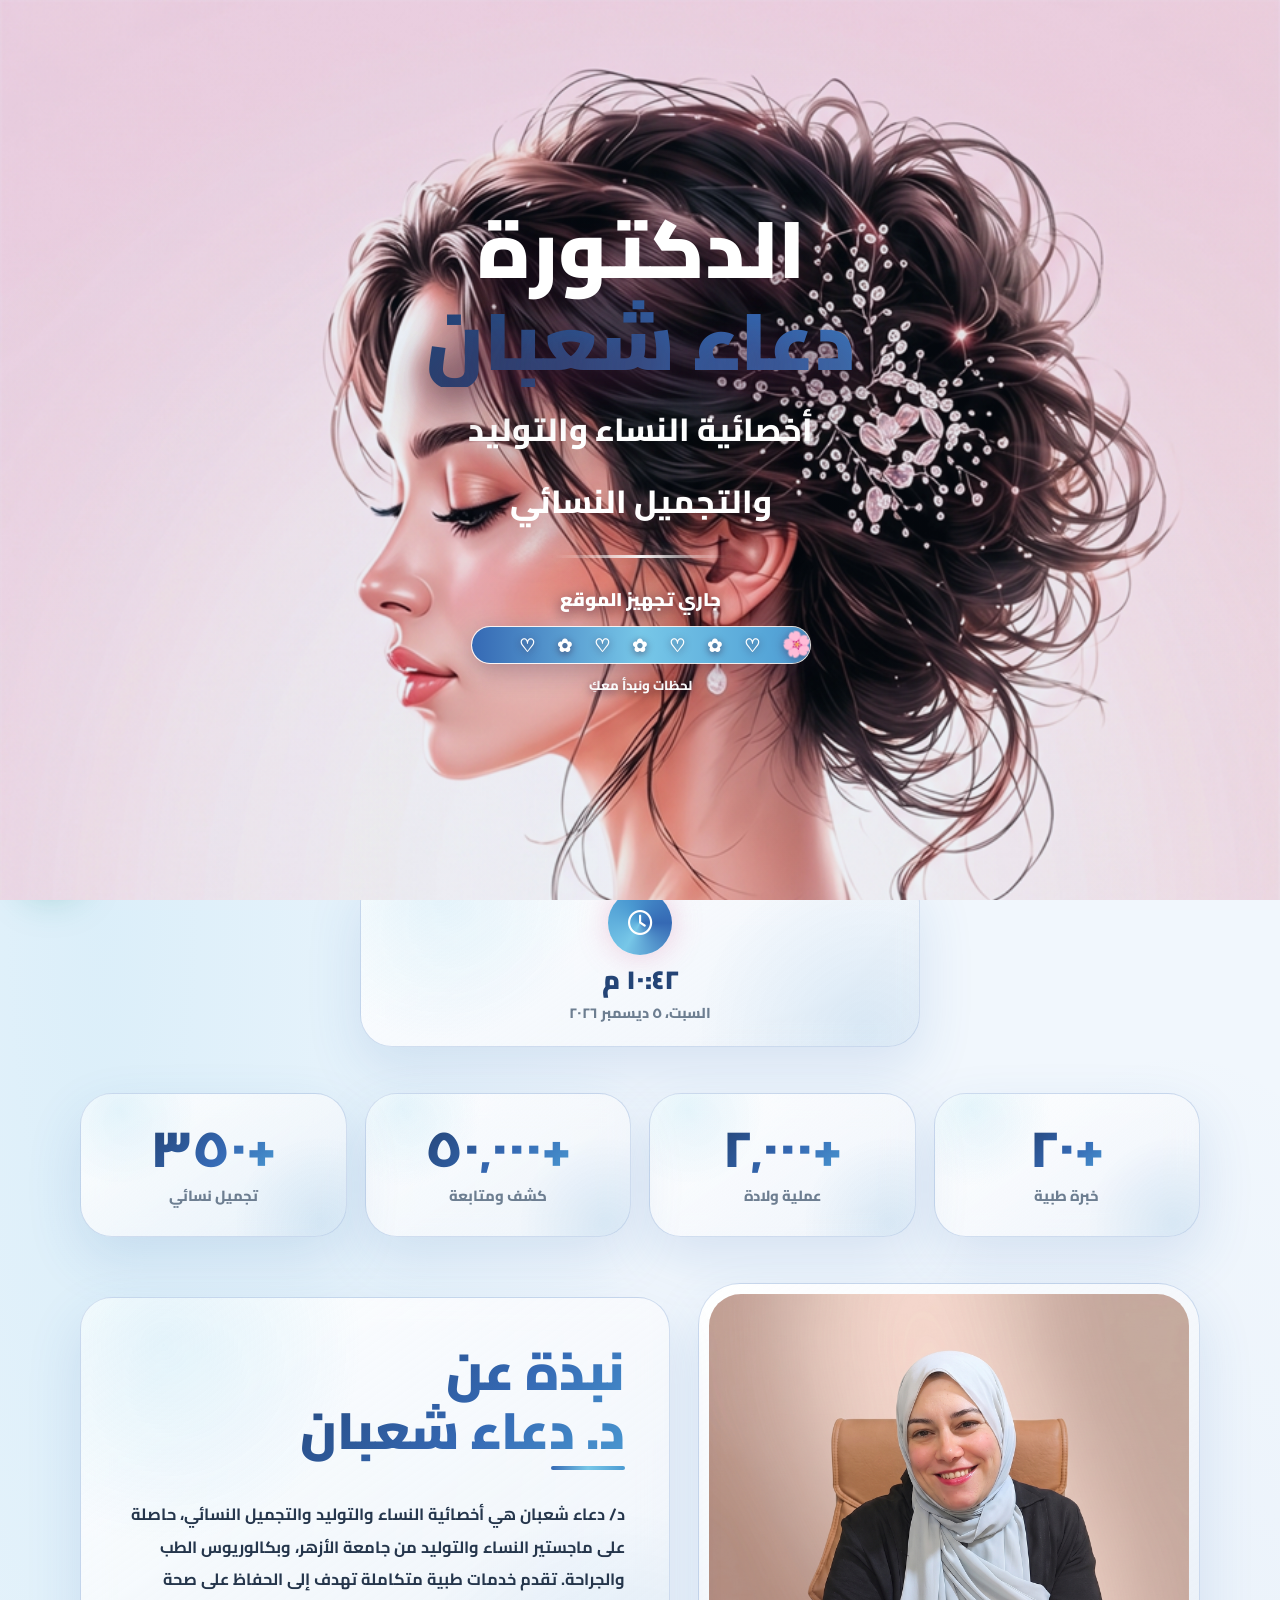
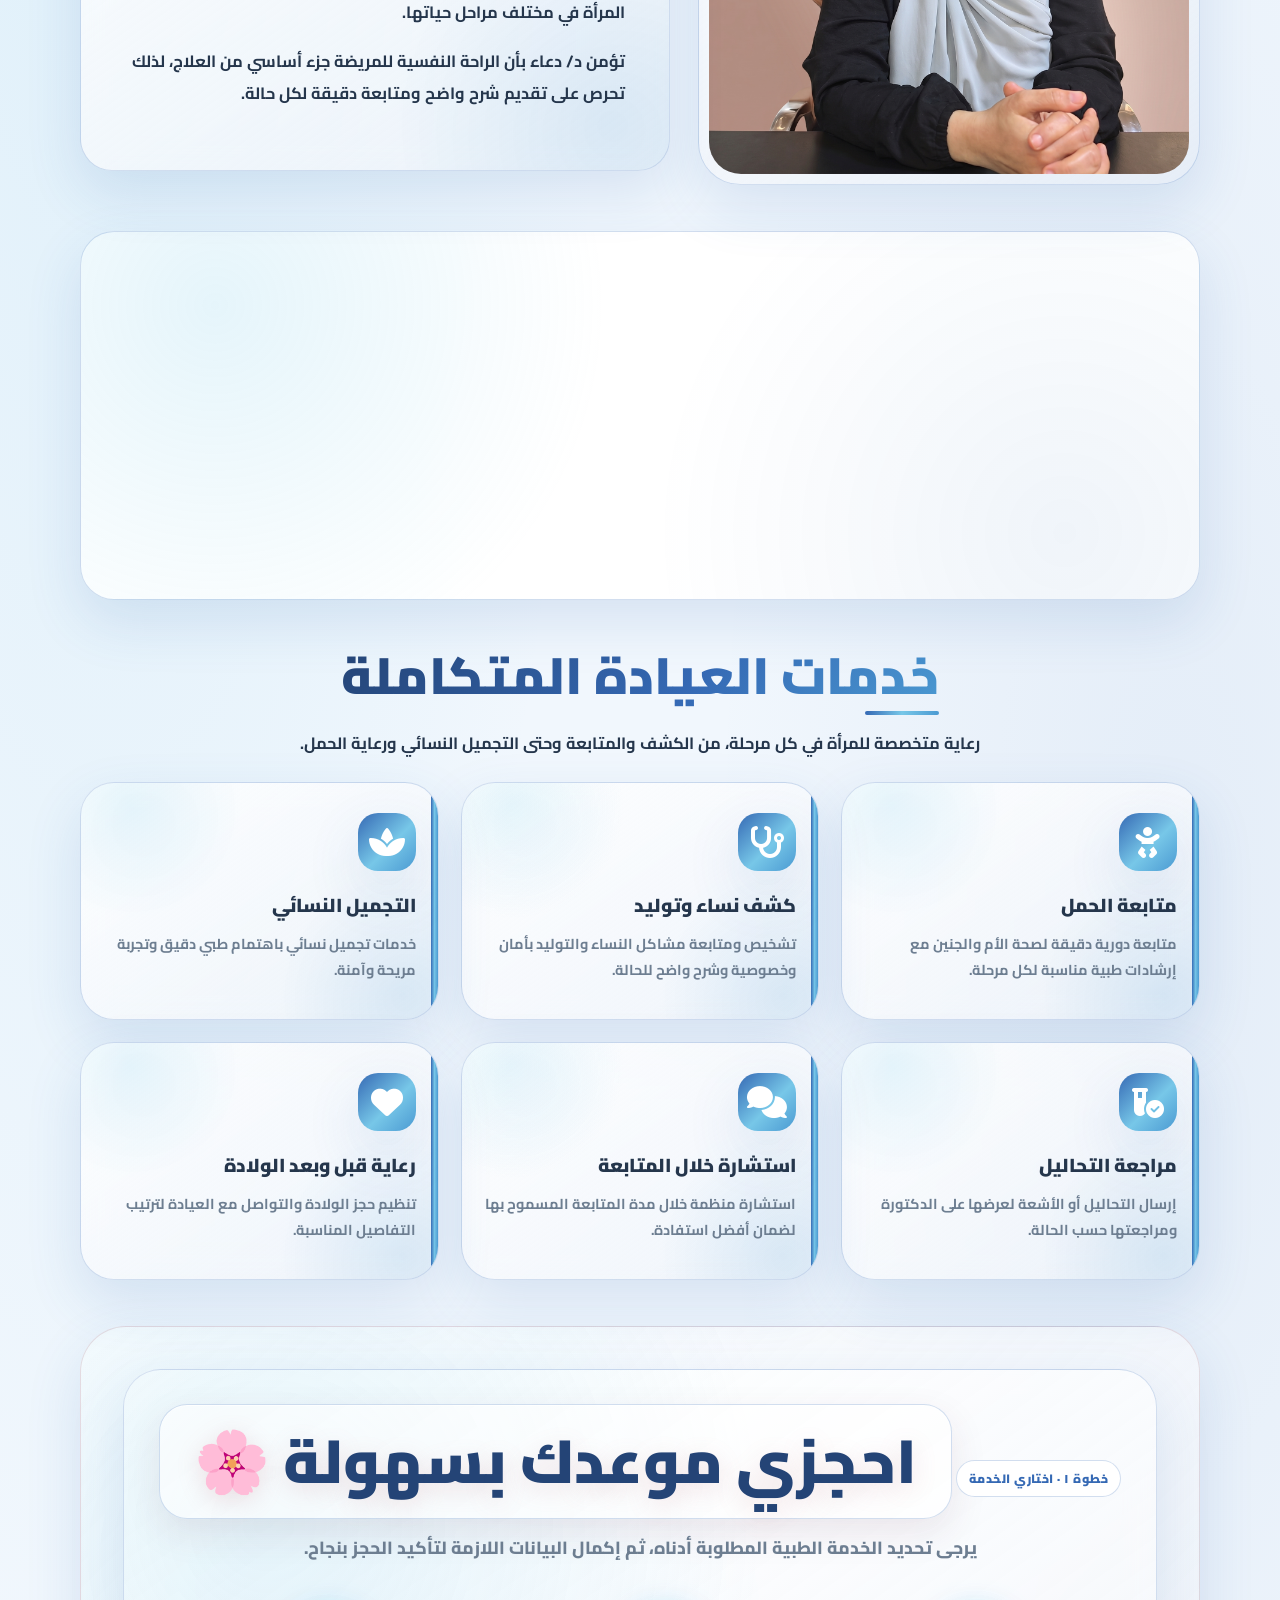
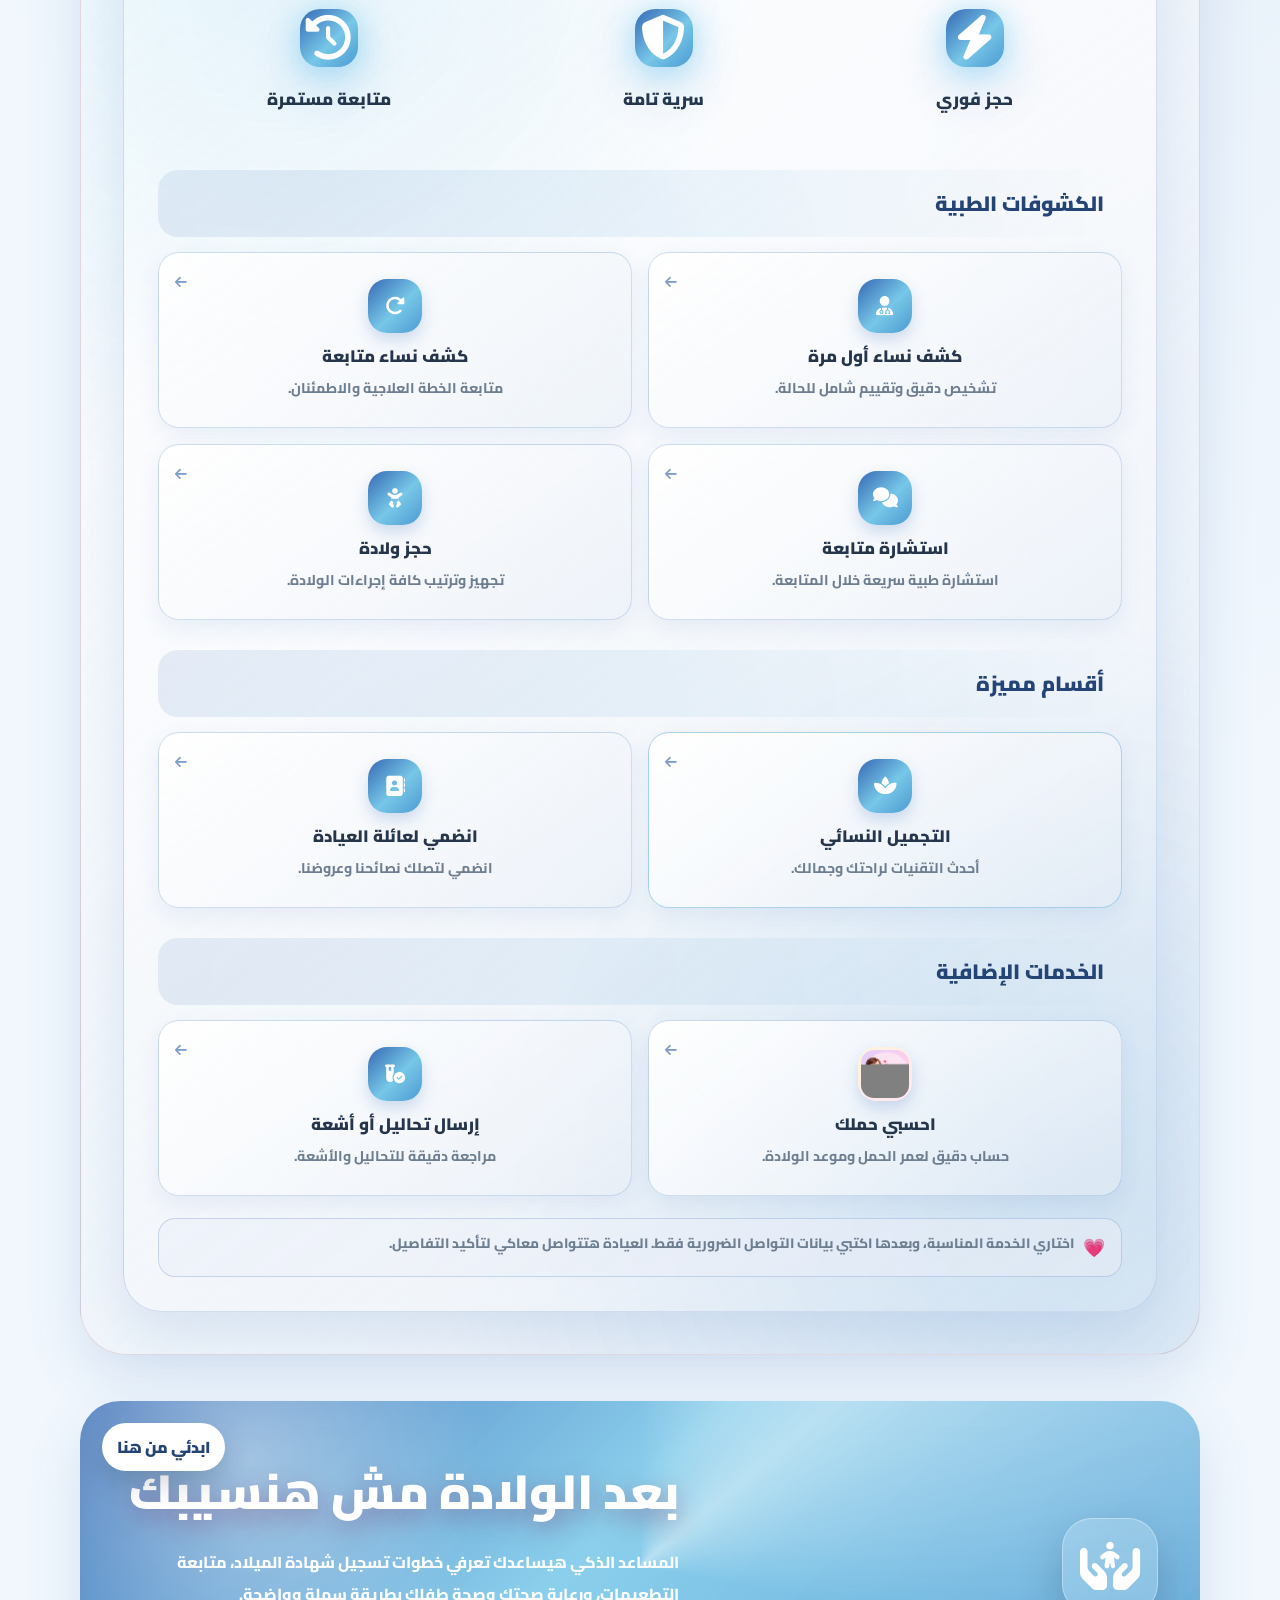
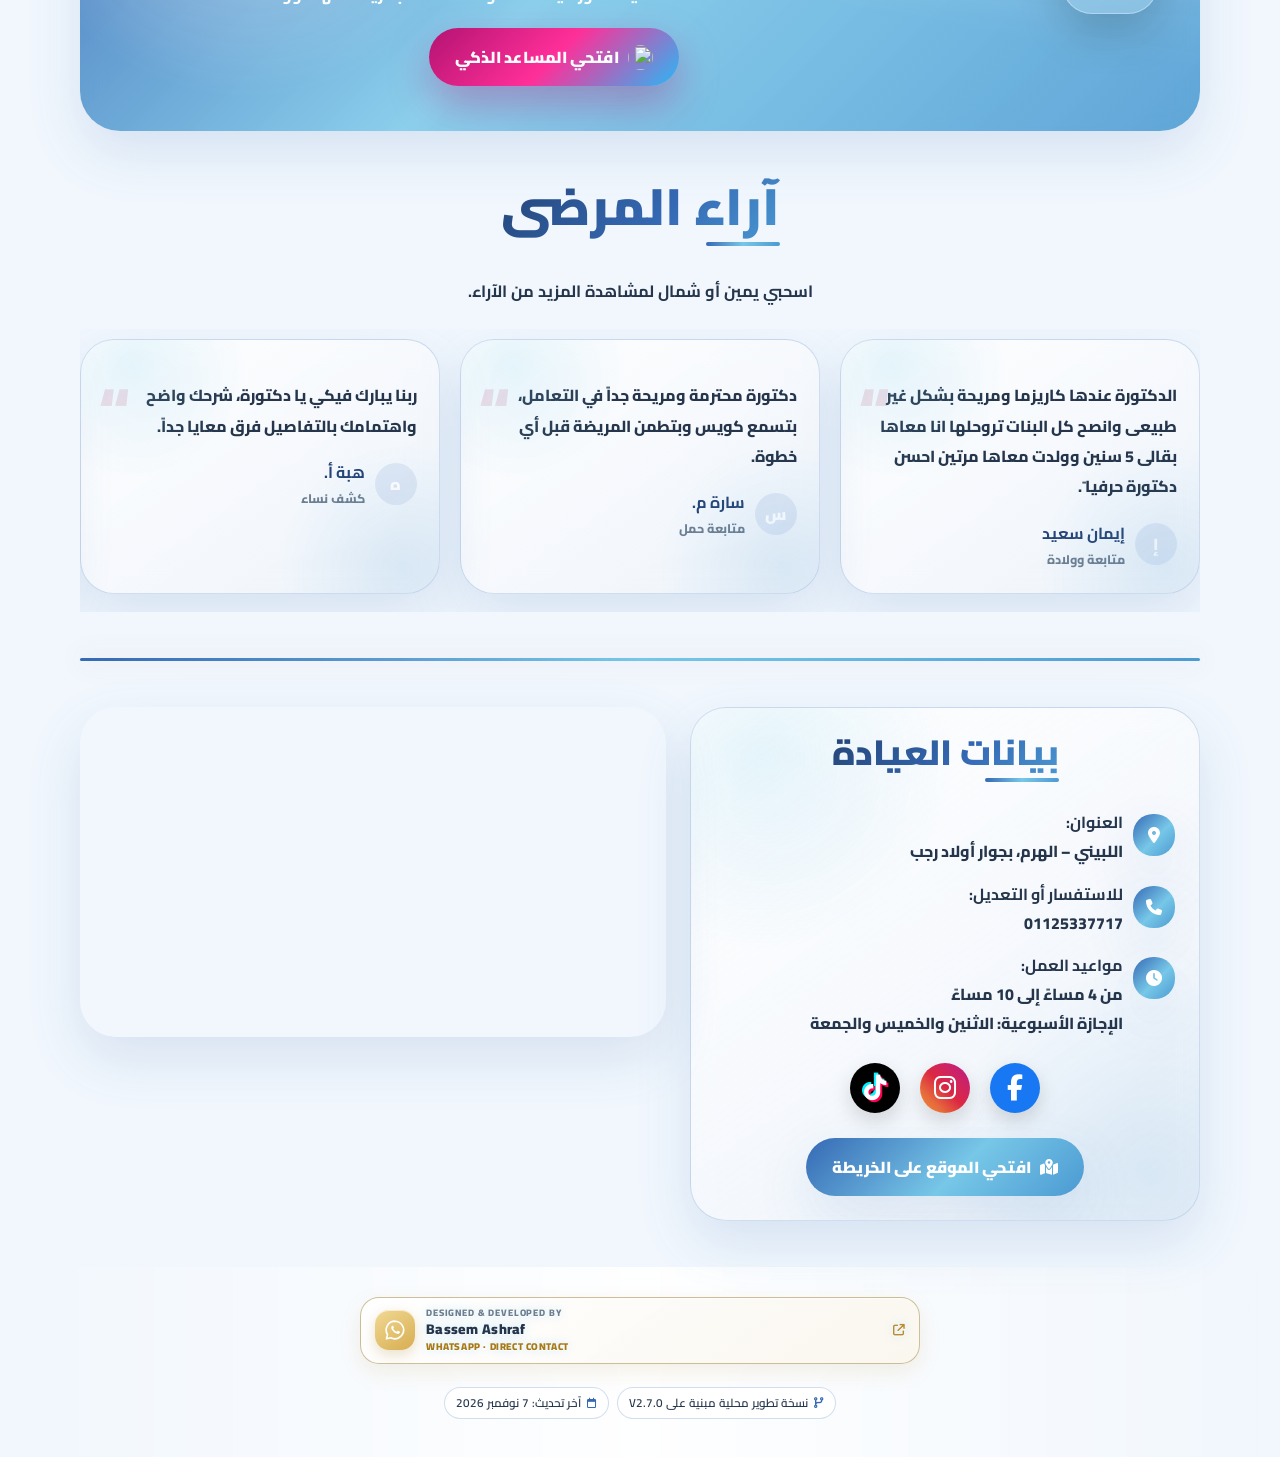
==== commit 994f0f94: "Publish Supabase-backed admin trial" ====
--- a/index.html
+++ b/index.html
@@ -22,7 +22,7 @@
 <body>
 
 <div class="local-preview-banner" id="localPreviewBanner" role="status" hidden>
-    نسخة تجربة محلية — لن يتم إرسال الحجوزات أو حفظها في قاعدة البيانات أو الشيت
+    معاينة ملفات محلية — لن يتم إرسال الحجوزات أو حفظها
 </div>
 <div id="scrollDecorations" class="scroll-decorations" aria-hidden="true"></div>
 <div id="bookingCelebration" class="booking-celebration" aria-hidden="true"></div>
@@ -375,9 +375,9 @@
     <i class="fa-solid fa-arrow-up" aria-hidden="true"></i>
 </button>
 
-<script src="js/config.js"></script>
-<script src="js/bridge-client.js?v=4"></script>
-<script src="js/main.js"></script>
+<script src="js/config.js?v=20261108-supabase-admin-final2"></script>
+<script src="js/bridge-client.js?v=20261108-supabase-admin-final2"></script>
+<script src="js/main.js?v=20261108-supabase-admin-final2"></script>
 <script src="js/gallery.js"></script>
 
 </body>
--- a/css/main.css
+++ b/css/main.css
@@ -1,2556 +1,2574 @@
-:root {
-    --primary-color: #38bdf8;
-    --primary-soft: #e0f7ff;
-    --medical-blue: #00a0c4;
-    --accent-pink: #ec4899;
-    --dark-pink: #0f6f86;
-    --text-main: #102033;
-    --text-soft: #64748b;
-    --silk-bg: #ffffff;
-    --page-bg: #f4fbff;
-    --card-bg: rgba(255,255,255,0.92);
-    --border-soft: rgba(56,189,248,0.28);
-    --success-green: #22c55e;
-    --error-red: #ef4444;
-    --shadow-soft: 0 22px 55px rgba(15,111,134,0.12);
-    --radius-lg: 24px;
-    --transition: all 0.45s cubic-bezier(0.4, 0, 0.2, 1);
-}
-
-[data-mode="dark"] {
-    --silk-bg: #111827;
-    --page-bg: #07131d;
-    --card-bg: rgba(17,24,39,0.92);
-    --text-main: #f8fafc;
-    --text-soft: #cbd5e1;
-    --dark-pink: #9be8ff;
-    --primary-soft: rgba(56,189,248,0.12);
-    --border-soft: rgba(56,189,248,0.36);
-    --shadow-soft: 0 24px 60px rgba(0,0,0,0.4);
-}
-
-
-* { box-sizing: border-box; -webkit-tap-highlight-color: transparent; outline: none; }
-html { scroll-behavior: smooth; }
-body {
-    margin: 0;
-    font-family: 'Cairo', sans-serif;
-    direction: rtl;
-    color: var(--text-main);
-    background: var(--page-bg);
-    transition: var(--transition);
-    overflow-x: hidden;
-}
-button, input, select, textarea { font-family: 'Cairo', sans-serif; }
-
-#splash {
-    position: fixed;
-    inset: 0;
-    z-index: 9999;
-    background:
-        linear-gradient(135deg, rgba(248,187,208,0.62), rgba(255,255,255,0.22)),
-        url("../assets/images/splash.png") center / cover no-repeat;
-    display: flex;
-    justify-content: center;
-    align-items: center;
-    flex-direction: column;
-    transition: opacity 1s ease, transform 1s ease;
-    cursor: pointer;
-}
-#splash.hide { opacity: 0; transform: scale(0.98); pointer-events: none; }
-.splash-content { text-align: center; padding: 34px; animation: splashRise 1.4s ease both; }
-.splash-title {
-    color: white;
-    font-weight: 900;
-    font-size: clamp(2.2rem, 7vw, 5rem);
-    line-height: 1.15;
-    text-shadow: 0 10px 35px rgba(190,24,93,0.55);
-}
-.splash-sub {
-    margin-top: 12px;
-    color: #fff;
-    font-size: clamp(1.1rem, 3.2vw, 2rem);
-    font-weight: 800;
-    text-shadow: 0 8px 28px rgba(190,24,93,0.45);
-}
-.splash-line {
-    width: 180px;
-    height: 3px;
-    margin: 24px auto 0;
-    border-radius: 999px;
-    background: linear-gradient(90deg, transparent, white, transparent);
-    box-shadow: 0 0 24px rgba(255,255,255,0.7);
-    animation: lineGlow 1.6s infinite alternate;
-}
-.click-to-start {
-    margin-top: 30px;
-    color: white;
-    font-weight: 700;
-    background: rgba(0,0,0,0.3);
-    padding: 8px 20px;
-    border-radius: 999px;
-    animation: pulse 1.5s infinite;
-}
-@keyframes splashRise {
-    from { opacity: 0; transform: translateY(24px) scale(0.96); filter: blur(6px); }
-    to { opacity: 1; transform: translateY(0) scale(1); filter: blur(0); }
-}
-@keyframes lineGlow {
-    from { opacity: 0.45; transform: scaleX(0.65); }
-    to { opacity: 1; transform: scaleX(1); }
-}
-@keyframes pulse { 0%, 100% { opacity: 0.6; } 50% { opacity: 1; } }
-
-.topbar {
-    position: sticky;
-    top: 12px;
-    z-index: 1000;
-    width: min(1120px, calc(100% - 24px));
-    margin: 12px auto 0;
-    padding: 10px 16px;
-    display: flex;
-    align-items: center;
-    justify-content: space-between;
-    gap: 10px;
-    border: 1px solid rgba(255,255,255,0.12);
-    border-radius: 999px;
-    background: rgba(15,23,42,0.86);
-    backdrop-filter: blur(18px);
-    box-shadow: 0 14px 40px rgba(15,111,134,0.12);
-}
-[data-mode="light"] .topbar {
-    background: rgba(255,255,255,0.88);
-    border-color: rgba(255,255,255,0.55);
-}
-
-@keyframes shineText {
-    0% { background-position: 200% center; }
-    100% { background-position: -200% center; }
-}
-
-.brand strong {
-    display: block;
-    font-size: clamp(1rem, 2.3vw, 1.55rem);
-    font-weight: 900;
-    background: linear-gradient(120deg, var(--dark-pink) 30%, var(--primary-color) 50%, var(--dark-pink) 70%);
-    background-size: 200% auto;
-    -webkit-background-clip: text;
-    -webkit-text-fill-color: transparent;
-    animation: shineText 3s linear infinite;
-}
-.brand span {
-    display: block;
-    color: var(--text-soft);
-    font-size: 0.72rem;
-    font-weight: 700;
-    margin-top: -2px;
-}
-.nav { display: flex; align-items: center; gap: 15px; }
-.nav a {
-    color: var(--text-main);
-    text-decoration: none;
-    font-size: 0.86rem;
-    font-weight: 900;
-    white-space: nowrap;
-}
-.nav a:hover { color: var(--primary-color); }
-.smart-nav-hint { color: var(--accent-pink) !important; }
-
-/* Control Group (Left side items) */
-.control-group { display: flex; align-items: center; gap: 6px; position: relative; }
-.icon-btn, .text-btn {
-    border: 1px solid var(--border-soft);
-    background: rgba(255,255,255,0.08);
-    color: #e0f7ff;
-    border-radius: 999px;
-    min-width: 36px;
-    height: 36px;
-    padding: 0 10px;
-    cursor: pointer;
-    font-weight: 900;
-    display: inline-flex;
-    align-items: center;
-    justify-content: center;
-    gap: 7px;
-    box-shadow: 0 8px 22px rgba(15,111,134,0.08);
-    font-size: 0.85rem;
-}
-[data-mode="light"] .icon-btn,
-[data-mode="light"] .text-btn {
-    background: rgba(255,255,255,0.72);
-    color: var(--dark-pink);
-}
-
-.mobile-menu-btn { display: none; }
-.mobile-menu {
-    display: none;
-    position: absolute;
-    top: 62px;
-    left: 14px;
-    right: 14px;
-    background: var(--silk-bg);
-    border: 1px solid var(--border-soft);
-    border-radius: 22px;
-    box-shadow: var(--shadow-soft);
-    padding: 10px;
-}
-.mobile-menu.open { display: block; }
-.mobile-menu a {
-    display: block;
-    padding: 12px;
-    color: var(--text-main);
-    text-decoration: none;
-    font-weight: 800;
-    border-radius: 14px;
-}
-
-.hero {
-    width: 100%;
-    min-height: 760px;
-    margin: 0;
-    border-radius: 0 0 42px 42px;
-    position: relative;
-    overflow: hidden;
-    display: grid;
-    align-items: center;
-    padding: 120px max(28px, calc((100vw - 1120px) / 2)) 70px;
-    background:
-        linear-gradient(90deg, rgba(7,19,29,0.68), rgba(7,19,29,0.30)),
-        url("../assets/images/banner.png") center top / cover no-repeat;
-    box-shadow: 0 24px 70px rgba(15,111,134,0.16);
-}
-[data-mode="light"] .hero {
-    background:
-        linear-gradient(90deg, rgba(255,255,255,0.54), rgba(255,255,255,0.18)),
-        url("../assets/images/banner.png") center top / cover no-repeat;
-}
-.hero::after {
-    content: "";
-    position: absolute;
-    inset: 0;
-    background:
-        radial-gradient(circle at 68% 40%, rgba(56,189,248,0.18), transparent 34%),
-        linear-gradient(to bottom, transparent 70%, var(--page-bg) 100%);
-    pointer-events: none;
-}
-.hero-content {
-    max-width: 620px;
-    position: relative;
-    z-index: 2;
-    animation: fadeUp 0.9s ease both;
-}
-.hero h1 {
-    margin: 18px 0 14px;
-    color: var(--dark-pink);
-    font-size: clamp(1.7rem, 3.4vw, 3.1rem);
-    line-height: 1.22;
-    font-weight: 900;
-    max-width: 580px;
-}
-.hero p {
-    max-width: 560px;
-    color: #f8fafc;
-    font-size: clamp(0.86rem, 1.35vw, 1rem);
-    line-height: 1.9;
-    font-weight: 800;
-}
-[data-mode="light"] .hero p { color: #102033; }
-.hero-actions { display: flex; flex-wrap: wrap; gap: 12px; margin-top: 24px; }
-.hero-note {
-    margin-top: 18px;
-    color: var(--dark-pink);
-    font-weight: 900;
-    font-size: clamp(1rem, 2.2vw, 1.45rem);
-    line-height: 1.7;
-    max-width: 620px;
-}
-.btn {
-    border: none;
-    cursor: pointer;
-    border-radius: 999px;
-    padding: 14px 24px;
-    min-height: 52px;
-    font-weight: 900;
-    text-decoration: none;
-    display: inline-flex;
-    align-items: center;
-    justify-content: center;
-    gap: 9px;
-    transition: var(--transition);
-}
-.btn-primary {
-    color: white;
-    background: linear-gradient(135deg, var(--primary-color), var(--dark-pink));
-    box-shadow: 0 16px 32px rgba(56,189,248,0.28);
-    animation: ctaPulse 2.4s infinite;
-}
-.btn-ghost {
-    color: #e0f7ff;
-    background: rgba(255,255,255,0.08);
-    border: 1.5px solid var(--border-soft);
-}
-[data-mode="light"] .btn-ghost {
-    color: var(--dark-pink);
-    background: rgba(255,255,255,0.76);
-}
-.btn:hover { transform: translateY(-3px); }
-@keyframes ctaPulse {
-    0%,100% { box-shadow: 0 12px 28px rgba(56,189,248,0.22); }
-    50% { box-shadow: 0 20px 42px rgba(56,189,248,0.38); }
-}
-
-.section { width: min(1120px, calc(100% - 24px)); margin: 36px auto; }
-.clock-section { display: flex; justify-content: center; }
-.clock-card-wide {
-    width: min(560px, 100%);
-    padding: 20px;
-    border-radius: 28px;
-    background: var(--card-bg);
-    border: 1px solid var(--border-soft);
-    box-shadow: var(--shadow-soft);
-    text-align: center;
-    backdrop-filter: blur(14px);
-}
-.clock-ring {
-    width: 64px;
-    height: 64px;
-    margin: 0 auto 10px;
-    border-radius: 50%;
-    display: grid;
-    place-items: center;
-    color: white;
-    font-size: 1.55rem;
-    background: conic-gradient(from 90deg, var(--primary-color), var(--accent-pink), var(--primary-color));
-    box-shadow: 0 0 26px rgba(56,189,248,0.42);
-    animation: clockGlow 2s infinite alternate;
-}
-@keyframes clockGlow {
-    from { transform: scale(1); filter: brightness(1); }
-    to { transform: scale(1.05); filter: brightness(1.15); }
-}
-#clockNow { color: var(--dark-pink); font-size: 1.65rem; font-weight: 900; line-height: 1.1; }
-#todayText { color: var(--text-soft); font-size: 0.9rem; font-weight: 800; margin-top: 5px; }
-
-.stats-bar { display: grid; grid-template-columns: repeat(4, 1fr); gap: 14px; }
-.stat-card, .info-card, .service-card, .review-card, .booking-panel, .contact-card, .assistant-card {
-    background: var(--card-bg);
-    border: 1px solid var(--border-soft);
-    border-radius: var(--radius-lg);
-    box-shadow: var(--shadow-soft);
-    backdrop-filter: blur(14px);
-}
-.stat-card {
-    min-height: 126px;
-    padding: 18px;
-    display: grid;
-    place-items: center;
-    text-align: center;
-    overflow: hidden;
-}
-.stat-number { color: var(--dark-pink); font-size: clamp(1.8rem, 4vw, 3rem); font-weight: 900; line-height: 1; }
-.stat-label { margin-top: 8px; color: var(--text-soft); font-weight: 800; font-size: 0.92rem; }
-
-.about-wrap { display: grid; grid-template-columns: 0.92fr 1.08fr; gap: 28px; align-items: center; }
-.doctor-photo {
-    position: relative;
-    min-height: 420px;
-    border-radius: 34px;
-    overflow: hidden;
-    background: #dff7ff;
-    box-shadow: var(--shadow-soft);
-    border: 1px solid var(--border-soft);
-}
-.doctor-photo img {
-    width: 100%;
-    height: 100%;
-    min-height: 420px;
-    object-fit: cover;
-    display: block;
-    animation: floatDoctor 7s ease-in-out infinite;
-}
-.doctor-photo::after {
-    content: "";
-    position: absolute;
-    inset: 12px;
-    border: 3px solid var(--accent-pink);
-    border-radius: 28px;
-    opacity: 0.75;
-    pointer-events: none;
-}
-@keyframes floatDoctor {
-    0%,100% { transform: scale(1.03) translate(0,0); }
-    33% { transform: scale(1.06) translate(-8px,4px); }
-    66% { transform: scale(1.04) translate(7px,-5px); }
-}
-.info-card { padding: clamp(24px, 4vw, 44px); }
-.section-title {
-    margin: 0 0 12px;
-    color: var(--dark-pink);
-    font-size: clamp(1.9rem, 4vw, 3.6rem);
-    line-height: 1.15;
-    font-weight: 900;
-}
-.about-title span { display: block; }
-.section-lead { color: var(--text-main); font-size: 1.02rem; line-height: 2; font-weight: 700; }
-
-.services-grid { display: grid; grid-template-columns: repeat(3, 1fr); gap: 18px; }
-.service-card {
-    padding: 26px 20px;
-    min-height: 210px;
-    transition: var(--transition);
-    position: relative;
-    overflow: hidden;
-}
-.service-card::before {
-    content: "";
-    position: absolute;
-    top: 0;
-    right: 0;
-    left: 0;
-    height: 5px;
-    background: linear-gradient(90deg, var(--primary-color), var(--accent-pink), var(--primary-color));
-}
-.service-card:hover { transform: translateY(-8px); }
-.service-card i { color: var(--primary-color); font-size: 2rem; margin-bottom: 18px; }
-.service-card h3 { margin: 0 0 8px; color: var(--text-main); font-size: 1.18rem; font-weight: 900; }
-.service-card p { margin: 0; color: var(--text-soft); line-height: 1.8; font-weight: 700; font-size: 0.9rem; }
-
-.booking-section {
-    scroll-margin-top: 120px;
-    border-radius: 40px;
-    padding: clamp(20px, 4vw, 42px);
-    background: linear-gradient(135deg, rgba(224,247,255,0.14), rgba(255,255,255,0.06));
-    border: 1px solid var(--border-soft);
-    box-shadow: var(--shadow-soft);
-}
-[data-mode="light"] .booking-section {
-    background: linear-gradient(135deg, rgba(224,247,255,0.88), rgba(255,255,255,0.62));
-}
-.booking-panel { padding: clamp(20px, 4vw, 34px); }
-.booking-head { text-align: center; margin-bottom: 30px; }
-
-/* تصميم مميز لعنوان الحجز */
-.booking-head h2 {
-    margin: 0 auto 12px;
-    color: var(--primary-color);
-    font-size: clamp(2.2rem, 5vw, 3.8rem);
-    font-weight: 900;
-    text-shadow: 0 4px 20px rgba(56,189,248,0.3);
-    display: inline-block;
-    padding: 10px 30px;
-    border-radius: 20px;
-    background: rgba(255,255,255,0.05);
-    border: 1px solid var(--border-soft);
-}
-[data-mode="light"] .booking-head h2 { background: rgba(255,255,255,0.6); }
-.booking-head p { margin: 0; color: var(--text-soft); font-weight: 800; font-size: 1.1rem;}
-
-/* العدادات المتحركة الجديدة كبديل للأرقام الصفرية */
-.booking-meta {
-    display: flex;
-    justify-content: space-around;
-    flex-wrap: wrap;
-    gap: 15px;
-    margin: 30px 0 40px;
-}
-.meta-stat {
-    text-align: center;
-    animation: floatStat 3.5s ease-in-out infinite;
-    padding: 15px;
-}
-.meta-stat:nth-child(2) { animation-delay: 0.5s; }
-.meta-stat:nth-child(3) { animation-delay: 1s; }
-.meta-stat i {
-    display: block;
-    color: var(--primary-color);
-    font-size: 2.8rem;
-    margin-bottom: 12px;
-    filter: drop-shadow(0 4px 15px rgba(56,189,248,0.4));
-}
-.meta-stat span {
-    color: var(--text-main);
-    font-size: 1.05rem;
-    font-weight: 900;
-    display: block;
-}
-@keyframes floatStat {
-    0%, 100% { transform: translateY(0); }
-    50% { transform: translateY(-10px); }
-}
-
-/* تقسيم الكروت والبطاقات القلابة */
-.group-title {
-    width: 100%;
-    text-align: right;
-    margin: 30px 0 15px;
-    color: var(--dark-pink);
-    font-weight: 900;
-    font-size: 1.3rem;
-    border-bottom: 2px dashed var(--border-soft);
-    padding-bottom: 8px;
-}
-.en-mode .group-title { text-align: left; }
-
-.visit-grid {
-    display: grid;
-    grid-template-columns: repeat(auto-fit, minmax(140px, 1fr));
-    gap: 16px;
-    perspective: 1000px;
-}
-.flip-card {
-    background: transparent;
-    height: 140px;
-    cursor: pointer;
-    perspective: 1000px;
-}
-.flip-card-inner {
-    position: relative;
-    width: 100%;
-    height: 100%;
-    text-align: center;
-    transition: transform 0.8s cubic-bezier(0.4, 0, 0.2, 1);
-    transform-style: preserve-3d;
-}
-.flip-card:hover .flip-card-inner, .flip-card-inner.force-flip {
-    transform: rotateY(180deg);
-}
-.flip-card-front, .flip-card-back {
-    position: absolute;
-    width: 100%;
-    height: 100%;
-    backface-visibility: hidden;
-    border-radius: 22px;
-    display: flex;
-    flex-direction: column;
-    align-items: center;
-    justify-content: center;
-    padding: 12px;
-    border: 1.5px solid var(--border-soft);
-    box-shadow: 0 10px 30px rgba(15,111,134,0.08);
-}
-.flip-card-front {
-    background: rgba(255,255,255,0.05);
-    color: var(--text-main);
-    backdrop-filter: blur(8px);
-}
-[data-mode="light"] .flip-card-front {
-    background: rgba(255,255,255,0.8);
-}
-.flip-card-front i {
-    font-size: 2.2rem;
-    margin-bottom: 12px;
-    color: transparent;
-    background: linear-gradient(135deg, var(--primary-color), var(--dark-pink));
-    -webkit-background-clip: text;
-}
-.flip-card-front span {
-    font-weight: 900;
-    font-size: 0.95rem;
-}
-.flip-card-back {
-    background: linear-gradient(135deg, var(--primary-color), var(--dark-pink));
-    color: white;
-    transform: rotateY(180deg);
-    border: none;
-    box-shadow: 0 15px 35px rgba(56,189,248,0.3);
-}
-.flip-card-back p {
-    margin: 0;
-    font-size: 0.85rem;
-    font-weight: 800;
-    line-height: 1.6;
-}
-
-/* تأثير موجات التجميل النسائي */
-@keyframes cardWave {
-    0% { box-shadow: 0 0 0 0 rgba(236,72,153, 0.4); }
-    70% { box-shadow: 0 0 0 15px rgba(236,72,153, 0); }
-    100% { box-shadow: 0 0 0 0 rgba(236,72,153, 0); }
-}
-
-/* تصميم خاص للتجميل */
-.flip-card.special .flip-card-front { border-color: rgba(236,72,153,0.45); animation: cardWave 2s infinite; }
-.flip-card.special .flip-card-front i {
-    background: linear-gradient(135deg, #ec4899, #8b5cf6);
-    -webkit-background-clip: text;
-}
-.flip-card.special .flip-card-back {
-    background: linear-gradient(135deg, #ec4899, #8b5cf6);
-    box-shadow: 0 15px 35px rgba(236,72,153,0.3);
-}
-
-/* تصميم خاص للعائلة */
-.flip-card.family-card .flip-card-front {
-    background: linear-gradient(135deg, #ec4899, #be185d);
-    border: none;
-    color: white;
-}
-.flip-card.family-card .flip-card-front i {
-    color: white;
-    background: none;
-    -webkit-text-fill-color: white;
-}
-.flip-card.family-card .flip-card-back {
-    background: #111827;
-    border: 2px solid #ec4899;
-}
-[data-mode="light"] .flip-card.family-card .flip-card-back { background: #fff; color: #be185d; }
-
-.form-grid { display: grid; grid-template-columns: repeat(2, 1fr); gap: 14px; margin-top: 20px; }
-.form-field { text-align: right; }
-.form-field.full { grid-column: 1 / -1; }
-.form-field label {
-    display: block;
-    margin: 0 4px 7px;
-    color: var(--text-main);
-    font-weight: 900;
-    font-size: 0.88rem;
-}
-input, select, textarea {
-    width: 100%;
-    border: 1.5px solid rgba(148,163,184,0.35);
-    border-radius: 18px;
-    padding: 14px 16px;
-    background: rgba(255,255,255,0.09);
-    color: white;
-    font-size: 0.94rem;
-    transition: var(--transition);
-}
-[data-mode="light"] input,
-[data-mode="light"] select,
-[data-mode="light"] textarea {
-    background: rgba(255,255,255,0.92);
-    color: var(--text-main);
-}
-textarea { min-height: 120px; resize: vertical; }
-input:focus, select:focus, textarea:focus {
-    border-color: var(--primary-color);
-    box-shadow: 0 0 0 4px rgba(56,189,248,0.14);
-}
-.error-hint { display: none; color: var(--error-red); font-size: 0.78rem; font-weight: 800; margin: 6px 6px 0; }
-.upload-box {
-    display: none;
-    margin-top: 10px;
-    padding: 12px;
-    border-radius: 18px;
-    background: rgba(236,72,153,0.08);
-    border: 1px dashed rgba(236,72,153,0.35);
-}
-.checkbox-line {
-    display: flex;
-    align-items: center;
-    gap: 9px;
-    color: var(--text-main);
-    font-weight: 800;
-    margin-top: 12px;
-}
-.checkbox-line input { width: 18px; height: 18px; }
-.submit-area { margin-top: 18px; }
-.smart-submit {
-    width: 100%;
-    border: none;
-    min-height: 58px;
-    border-radius: 999px;
-    color: white;
-    font-weight: 900;
-    font-size: 1rem;
-    cursor: pointer;
-    background: linear-gradient(135deg, var(--primary-color), var(--dark-pink));
-    box-shadow: 0 18px 38px rgba(56,189,248,0.28);
-    animation: pressHere 1.8s infinite;
-}
-.pregnancy-submit {
-    background: linear-gradient(135deg, #ec4899, #8b5cf6) !important;
-    box-shadow: 0 18px 38px rgba(236,72,153,0.28);
-}
-@keyframes pressHere {
-    0%,100% { transform: scale(1); filter: brightness(1); }
-    50% { transform: scale(1.015); filter: brightness(1.08); }
-}
-.inline-back-btn {
-    width: 100%;
-    margin-top: 12px;
-    padding: 13px;
-    border-radius: 18px;
-    border: 1.5px solid var(--border-soft);
-    background: rgba(255,255,255,0.08);
-    color: var(--dark-pink);
-    font-weight: 900;
-    cursor: pointer;
-}
-[data-mode="light"] .inline-back-btn { background: rgba(255,255,255,0.75); }
-.form-signature {
-    margin-top: 10px;
-    padding-top: 9px;
-    border-top: 1px dashed var(--border-soft);
-    color: var(--dark-pink);
-    font-size: 0.74rem;
-    font-weight: 900;
-    text-align: center;
-    opacity: 0.86;
-}
-.feedback-box { margin-top: 10px; font-weight: 900; font-size: 0.86rem; text-align: center; }
-
-.processing-card, .result-card {
-    text-align: center;
-    padding: 28px;
-    border-radius: 28px;
-    background: var(--card-bg);
-    border: 1px solid var(--border-soft);
-    box-shadow: 0 0 0 3px rgba(56,189,248,0.08), var(--shadow-soft);
-}
-.processing-card { border-width: 2px; animation: processingGlow 1.4s infinite alternate; }
-@keyframes processingGlow {
-    from { box-shadow: 0 0 0 3px rgba(56,189,248,0.08), var(--shadow-soft); }
-    to { box-shadow: 0 0 0 6px rgba(56,189,248,0.16), 0 24px 70px rgba(56,189,248,0.2); }
-}
-.result-card { animation: successPop 0.55s ease both; }
-@keyframes successPop {
-    from { transform: scale(0.94); opacity: 0; }
-    to { transform: scale(1); opacity: 1; }
-}
-.result-icon {
-    width: 66px;
-    height: 66px;
-    margin: 0 auto 12px;
-    border-radius: 22px;
-    display: grid;
-    place-items: center;
-    color: white;
-    background: linear-gradient(135deg, var(--success-green), var(--primary-color));
-    font-size: 1.9rem;
-    box-shadow: 0 14px 34px rgba(34,197,94,0.25);
-}
-
-/* شكل حاسبة الحمل المعدل والمختصر */
-.pregnancy-result-card {
-    margin-top: 18px;
-    padding: 24px 16px;
-    border-radius: 28px;
-    background:
-        radial-gradient(circle at 20% 10%, rgba(255,255,255,0.85), transparent 30%),
-        linear-gradient(135deg, #fff1f2, #fdf2f8, #eef2ff);
-    border: 2px solid rgba(236,72,153,0.28);
-    color: #831843;
-    box-shadow: 0 20px 50px rgba(236,72,153,0.18);
-    text-align: center;
-    animation: pregnancyGlow 1.5s infinite alternate;
-}
-@keyframes pregnancyGlow {
-    from { transform: scale(1); box-shadow: 0 10px 30px rgba(236,72,153,0.3); filter: brightness(1); }
-    to { transform: scale(1.02); box-shadow: 0 25px 50px rgba(236,72,153,0.5); filter: brightness(1.05); }
-}
-.pregnancy-result-card .baby-icon {
-    width: 60px;
-    height: 60px;
-    margin: 0 auto 12px;
-    border-radius: 20px;
-    display: grid;
-    place-items: center;
-    color: white;
-    background: linear-gradient(135deg, #ec4899, #8b5cf6);
-    font-size: 1.6rem;
-}
-.pregnancy-result-card h3 { margin: 0 0 6px; font-size: 1.3rem; font-weight: 900; color: #be185d; }
-
-.neon-text {
-    color: #ec4899;
-    text-shadow: 0 0 10px rgba(236,72,153,0.6), 0 0 20px rgba(236,72,153,0.4), 0 0 30px rgba(236,72,153,0.2);
-    font-size: 2.2rem;
-    font-weight: 900;
-    margin: 10px 0;
-    line-height: 1.2;
-}
-
-.pregnancy-prayer {
-    margin-top: 12px;
-    padding: 12px;
-    border-radius: 18px;
-    background: rgba(255,255,255,0.75);
-    color: #7e22ce;
-    font-weight: 900;
-    line-height: 1.8;
-    font-size: 1.05rem;
-}
-
-.details-box {
-    margin: 16px 0;
-    padding: 14px;
-    border-radius: 20px;
-    background: var(--primary-soft);
-    border: 1px dashed var(--primary-color);
-    text-align: right;
-}
-.detail-item {
-    display: flex;
-    justify-content: space-between;
-    gap: 12px;
-    padding: 8px 0;
-    border-bottom: 1px solid rgba(148,163,184,0.18);
-}
-.detail-item:last-child { border-bottom: none; }
-.detail-label { color: var(--text-soft); font-weight: 800; }
-.detail-value { color: var(--dark-pink); font-weight: 900; text-align: left; }
-.highlight-value {
-    color: #dc2626;
-    background: rgba(220,38,38,0.08);
-    padding: 2px 8px;
-    border-radius: 999px;
-}
-.notice-board {
-    margin: 14px 0;
-    padding: 14px;
-    border-radius: 18px;
-    color: #7f1d1d;
-    background: #fff1f2;
-    border: 1px solid #fecdd3;
-    font-weight: 900;
-    line-height: 1.8;
-}
-.premium-wa-link {
-    width: 100%;
-    min-height: 54px;
-    border-radius: 999px;
-    display: inline-flex;
-    justify-content: center;
-    align-items: center;
-    gap: 8px;
-    text-decoration: none;
-    color: white;
-    background: #25d366;
-    font-weight: 900;
-    box-shadow: 0 16px 34px rgba(37,211,102,0.28);
-    animation: waFlash 1.4s infinite;
-}
-@keyframes waFlash {
-    0%,100% { transform: scale(1); }
-    50% { transform: scale(1.025); }
-}
-
-.assistant-card {
-    display: grid;
-    grid-template-columns: 0.9fr 1.1fr;
-    gap: 24px;
-    align-items: center;
-    padding: clamp(24px, 4vw, 42px);
-    overflow: hidden;
-    position: relative;
-    background:
-        linear-gradient(135deg, rgba(15,111,134,0.94), rgba(56,189,248,0.68)),
-        url("https://i.ibb.co/r2gY7y29/smart-assistant.png") center / cover no-repeat;
-    color: white;
-}
-.assistant-card > * { position: relative; z-index: 2; }
-.assistant-icon {
-    width: 96px;
-    height: 96px;
-    border-radius: 30px;
-    display: grid;
-    place-items: center;
-    font-size: 3rem;
-    background: rgba(255,255,255,0.16);
-    border: 1px solid rgba(255,255,255,0.34);
-    box-shadow: 0 18px 45px rgba(0,0,0,0.18);
-}
-.assistant-card h2 { margin: 0 0 10px; font-size: clamp(1.8rem, 4vw, 3rem); font-weight: 900; }
-.assistant-card p { margin: 0 0 18px; line-height: 2; font-weight: 800; color: rgba(255,255,255,0.92); }
-.assistant-card .btn { background: white; color: var(--dark-pink); }
-
-.reviews-scroll {
-    display: flex;
-    gap: 16px;
-    overflow-x: auto;
-    padding: 10px 2px 18px;
-    scroll-snap-type: x mandatory;
-    scrollbar-width: thin;
-}
-.review-card {
-    min-width: 340px;
-    max-width: 380px;
-    padding: 22px;
-    position: relative;
-    scroll-snap-align: start;
-}
-.review-card::before {
-    content: "“";
-    position: absolute;
-    top: 10px;
-    left: 18px;
-    font-size: 4rem;
-    color: rgba(56,189,248,0.22);
-    font-weight: 900;
-}
-.review-card p { color: var(--text-main); line-height: 1.9; font-weight: 800; margin: 18px 0 16px; }
-.review-person { display: flex; align-items: center; gap: 10px; }
-.avatar {
-    width: 42px;
-    height: 42px;
-    border-radius: 50%;
-    display: grid;
-    place-items: center;
-    background: var(--primary-soft);
-    color: var(--dark-pink);
-    font-weight: 900;
-}
-.review-person strong { display: block; color: var(--dark-pink); }
-.review-person span { display: block; color: var(--text-soft); font-size: 0.78rem; font-weight: 800; }
-
-.neon-divider {
-    width: min(1120px, calc(100% - 24px));
-    height: 5px;
-    margin: 18px auto 36px;
-    border-radius: 999px;
-    background: linear-gradient(90deg, transparent, var(--primary-color), var(--accent-pink), var(--primary-color), transparent);
-    box-shadow: 0 0 18px var(--primary-color), 0 0 42px rgba(236,72,153,0.34);
-}
-.contact-wrap { display: grid; grid-template-columns: 1fr 1.15fr; gap: 18px; }
-.contact-card { padding: 24px; text-align: center;}
-.contact-line {
-    display: flex;
-    gap: 10px;
-    align-items: flex-start;
-    margin: 14px 0;
-    color: var(--text-main);
-    font-weight: 800;
-    line-height: 1.8;
-    text-align: right;
-}
-.en-mode .contact-line { text-align: left; }
-.contact-line i { color: var(--primary-color); margin-top: 6px; }
-
-/* أيقونات السوشيال ميديا */
-.social-links {
-    display: flex;
-    justify-content: center;
-    gap: 20px;
-    margin: 25px 0;
-}
-.social-icon {
-    width: 50px;
-    height: 50px;
-    border-radius: 50%;
-    display: flex;
-    align-items: center;
-    justify-content: center;
-    font-size: 1.6rem;
-    color: white;
-    text-decoration: none;
-    transition: var(--transition);
-    box-shadow: 0 8px 20px rgba(0,0,0,0.15);
-}
-.social-icon.fb { background: #1877f2; }
-.social-icon.ig { background: linear-gradient(45deg, #f09433 0%, #e6683c 25%, #dc2743 50%, #cc2366 75%, #bc1888 100%); }
-.social-icon.tt { background: #000000; color: #fff; text-shadow: 2px 2px 0px #ff0050, -2px -2px 0px #00f2fe; }
-.social-icon:hover { transform: translateY(-5px); }
-
-.map-frame { width: 100%; min-height: 330px; border: 0; border-radius: 24px; box-shadow: var(--shadow-soft); }
-.footer { margin-top: 36px; padding: 28px 14px 40px; text-align: center; color: var(--text-soft); font-weight: 800; }
-.whatsapp-float {
-    position: fixed;
-    left: 22px;
-    bottom: 22px;
-    width: 58px;
-    height: 58px;
-    border-radius: 50%;
-    display: grid;
-    place-items: center;
-    color: white;
-    background: #25d366;
-    font-size: 1.9rem;
-    z-index: 900;
-    text-decoration: none;
-    box-shadow: 0 16px 34px rgba(37,211,102,0.4);
-    animation: floatWa 2s infinite;
-}
-@keyframes floatWa {
-    0%,100% { transform: translateY(0) scale(1); }
-    50% { transform: translateY(-5px) scale(1.05); }
-}
-
-.friday-modal, .soft-alert-modal {
-    position: fixed;
-    inset: 0;
-    z-index: 3000;
-    background: rgba(2,6,23,0.68);
-    backdrop-filter: blur(5px);
-    display: none;
-    justify-content: center;
-    align-items: center;
-    padding: 18px;
-}
-.fri-card, .soft-alert-card {
-    width: min(380px, 100%);
-    background: var(--silk-bg);
-    border: 1px solid var(--border-soft);
-    border-radius: 28px;
-    padding: 28px 22px;
-    text-align: center;
-    box-shadow: var(--shadow-soft);
-    animation: modalPop 0.35s ease both;
-}
-@keyframes modalPop {
-    from { transform: scale(0.9); opacity: 0; }
-    to { transform: scale(1); opacity: 1; }
-}
-.fri-card i, .soft-alert-card i { color: var(--medical-blue); font-size: 3.4rem; margin-bottom: 12px; }
-.soft-alert-card i { color: var(--error-red); }
-.fri-card h3, .soft-alert-card h3 { margin: 0 0 8px; color: var(--dark-pink); font-weight: 900; }
-.fri-card p, .soft-alert-card p { color: var(--text-soft); font-weight: 800; line-height: 1.8; }
-
-@keyframes fadeUp {
-    from { opacity: 0; transform: translateY(24px); }
-    to { opacity: 1; transform: translateY(0); }
-}
-
-.en-mode { direction: ltr; }
-.en-mode .form-field, .en-mode .details-box, .en-mode .group-title { text-align: left; }
-
-@media (max-width: 900px) {
-    .topbar { border-radius: 26px; top: 8px; }
-    .nav { display: none; }
-    .mobile-menu-btn { display: inline-flex; }
-    .hero { min-height: 620px; padding: 92px 22px 42px; border-radius: 0 0 32px 32px; }
-    .stats-bar, .about-wrap, .contact-wrap, .assistant-card { grid-template-columns: 1fr; }
-    .services-grid { grid-template-columns: 1fr; }
-    .form-grid { grid-template-columns: 1fr; }
-    .booking-meta { flex-direction: column; gap: 20px; }
-    .visit-grid { grid-template-columns: repeat(2, 1fr); }
-    .doctor-photo, .doctor-photo img { min-height: 360px; }
-}
-@media (max-width: 520px) {
-    .topbar { width: calc(100% - 10px); padding: 8px 12px; gap: 5px; flex-wrap: nowrap; border-radius: 20px;}
-    .brand strong { font-size: 0.95rem; }
-    .brand span { display: block; font-size: 0.6rem; margin-top: -3px; white-space: nowrap; overflow: hidden; text-overflow: ellipsis;}
-    .icon-btn, .text-btn { min-width: 32px; height: 32px; padding: 0 6px; font-size: 0.8rem; }
-    .control-group { gap: 4px; }
-
-    .hero { min-height: 590px; padding: 86px 18px 34px; }
-    .hero-actions .btn { width: 100%; }
-    .section { width: calc(100% - 14px); margin: 24px auto; }
-    .booking-head h2 { font-size: 1.8rem; padding: 8px 15px;}
-    .visit-grid { grid-template-columns: repeat(2, 1fr); gap: 10px;}
-    .review-card { min-width: 86%; }
-}
-
-/* Premium clinic restyle: soft rose-gold, ivory, and calm medical mint. */
-:root {
-    --primary-color: #b76e79;
-    --primary-soft: rgba(183,110,121,0.13);
-    --medical-blue: #3aa8a0;
-    --accent-pink: #d96c9f;
-    --dark-pink: #6f2f4f;
-    --text-main: #2f2730;
-    --text-soft: #7c6f79;
-    --silk-bg: #fffaf5;
-    --page-bg: #fff7f0;
-    --card-bg: rgba(255,252,248,0.9);
-    --border-soft: rgba(183,110,121,0.22);
-    --shadow-soft: 0 24px 65px rgba(111,47,79,0.12);
-}
-
-[data-mode="dark"] {
-    --silk-bg: #1e1720;
-    --page-bg: #130f15;
-    --card-bg: rgba(31,23,32,0.88);
-    --text-main: #fff7f2;
-    --text-soft: #decbd3;
-    --dark-pink: #ffd2df;
-    --primary-soft: rgba(217,108,159,0.13);
-    --border-soft: rgba(255,210,223,0.18);
-    --shadow-soft: 0 26px 70px rgba(0,0,0,0.44);
-}
-
-body {
-    background:
-        radial-gradient(circle at 10% 4%, rgba(217,108,159,0.16), transparent 30%),
-        radial-gradient(circle at 92% 18%, rgba(58,168,160,0.13), transparent 28%),
-        linear-gradient(180deg, #fffaf5 0%, var(--page-bg) 42%, #fff3ed 100%);
-}
-
-[data-mode="dark"] body {
-    background:
-        radial-gradient(circle at 10% 4%, rgba(217,108,159,0.16), transparent 30%),
-        radial-gradient(circle at 92% 18%, rgba(58,168,160,0.12), transparent 28%),
-        linear-gradient(180deg, #171119 0%, var(--page-bg) 58%, #1b121b 100%);
-}
-
-#splash {
-    background:
-        linear-gradient(135deg, rgba(111,47,79,0.58), rgba(255,246,241,0.2)),
-        radial-gradient(circle at 50% 36%, rgba(255,255,255,0.18), transparent 34%),
-        url("../assets/images/splash.png") center / cover no-repeat;
-}
-
-.splash-title,
-.splash-sub {
-    text-shadow: 0 14px 40px rgba(79,29,53,0.58);
-}
-
-.topbar {
-    border: 1px solid rgba(255,236,225,0.28);
-    background: rgba(50,35,48,0.72);
-    box-shadow: 0 18px 48px rgba(111,47,79,0.16);
-}
-
-[data-mode="light"] .topbar {
-    background: rgba(255,250,245,0.82);
-    border-color: rgba(183,110,121,0.22);
-}
-
-.brand strong {
-    background: linear-gradient(120deg, #ffd7c9 12%, #d96c9f 46%, #8f516d 78%);
-    background-size: 220% auto;
-    -webkit-background-clip: text;
-}
-
-[data-mode="light"] .brand strong {
-    background: linear-gradient(120deg, #6f2f4f 12%, #b76e79 46%, #3aa8a0 78%);
-    background-size: 220% auto;
-    -webkit-background-clip: text;
-}
-
-.nav a { color: rgba(255,247,242,0.9); }
-[data-mode="light"] .nav a { color: #4b3a45; }
-.nav a:hover,
-.smart-nav-hint { color: #ffd2df !important; }
-[data-mode="light"] .nav a:hover,
-[data-mode="light"] .smart-nav-hint { color: var(--accent-pink) !important; }
-
-.hero {
-    background:
-        linear-gradient(90deg, rgba(54,34,48,0.68), rgba(111,47,79,0.32), rgba(255,247,242,0.08)),
-        url("../assets/images/banner.png") center top / cover no-repeat;
-    box-shadow: 0 30px 90px rgba(111,47,79,0.2);
-}
-
-[data-mode="light"] .hero {
-    background:
-        linear-gradient(90deg, rgba(255,248,243,0.66), rgba(255,241,246,0.36), rgba(111,47,79,0.08)),
-        url("../assets/images/banner.png") center top / cover no-repeat;
-}
-
-.hero::after {
-    background:
-        radial-gradient(circle at 70% 35%, rgba(217,108,159,0.22), transparent 34%),
-        radial-gradient(circle at 28% 76%, rgba(58,168,160,0.12), transparent 30%),
-        linear-gradient(to bottom, transparent 68%, var(--page-bg) 100%);
-}
-
-.hero p,
-[data-mode="light"] .hero p {
-    color: #fff7f2;
-    text-shadow: 0 10px 26px rgba(54,34,48,0.35);
-}
-
-[data-mode="light"] .hero p {
-    color: #3d3039;
-    text-shadow: 0 8px 22px rgba(255,255,255,0.5);
-}
-
-.hero-note,
-.section-title,
-#clockNow,
-.stat-number,
-.detail-value {
-    color: var(--dark-pink);
-}
-
-.btn-primary,
-.smart-submit,
-.premium-wa-link,
-.result-icon {
-    background: linear-gradient(135deg, #b76e79, #d96c9f 52%, #6f2f4f);
-    box-shadow: 0 18px 42px rgba(183,110,121,0.28);
-}
-
-.btn-ghost {
-    background: rgba(255,250,245,0.13);
-    border-color: rgba(255,210,223,0.34);
-}
-
-[data-mode="light"] .btn-ghost {
-    color: #6f2f4f;
-    background: rgba(255,250,245,0.78);
-}
-
-.clock-card-wide,
-.stat-card,
-.info-card,
-.service-card,
-.review-card,
-.booking-panel,
-.contact-card,
-.assistant-card,
-.fri-card,
-.soft-alert-card {
-    border-color: var(--border-soft);
-    background:
-        linear-gradient(145deg, rgba(255,255,255,0.72), rgba(255,246,241,0.84)),
-        var(--card-bg);
-    box-shadow: var(--shadow-soft);
-}
-
-[data-mode="dark"] .clock-card-wide,
-[data-mode="dark"] .stat-card,
-[data-mode="dark"] .info-card,
-[data-mode="dark"] .service-card,
-[data-mode="dark"] .review-card,
-[data-mode="dark"] .booking-panel,
-[data-mode="dark"] .contact-card,
-[data-mode="dark"] .fri-card,
-[data-mode="dark"] .soft-alert-card {
-    background:
-        linear-gradient(145deg, rgba(45,33,46,0.9), rgba(31,23,32,0.88)),
-        var(--card-bg);
-}
-
-.clock-ring {
-    background: conic-gradient(from 90deg, #b76e79, #d96c9f, #3aa8a0, #b76e79);
-    box-shadow: 0 0 30px rgba(217,108,159,0.35);
-}
-
-.doctor-photo {
-    background: linear-gradient(145deg, #fff0e9, #f7dbe6);
-    border-color: rgba(217,108,159,0.24);
-}
-
-.doctor-photo::after {
-    border-color: rgba(183,110,121,0.72);
-    box-shadow: inset 0 0 0 1px rgba(255,255,255,0.42);
-}
-
-.service-card::before,
-.neon-divider {
-    background: linear-gradient(90deg, transparent, #b76e79, #d96c9f, #3aa8a0, transparent);
-}
-
-.service-card i,
-.contact-line i,
-.fri-card i {
-    color: var(--medical-blue);
-}
-
-.booking-section {
-    background:
-        radial-gradient(circle at 14% 20%, rgba(217,108,159,0.11), transparent 34%),
-        linear-gradient(135deg, rgba(255,250,245,0.62), rgba(255,235,242,0.45));
-    border-color: rgba(183,110,121,0.22);
-}
-
-[data-mode="light"] .booking-section {
-    background:
-        radial-gradient(circle at 14% 20%, rgba(217,108,159,0.13), transparent 34%),
-        linear-gradient(135deg, rgba(255,250,245,0.9), rgba(255,235,242,0.66));
-}
-
-.booking-head h2 {
-    color: var(--dark-pink);
-    border-color: rgba(183,110,121,0.22);
-    background: rgba(255,250,245,0.24);
-    text-shadow: 0 6px 24px rgba(183,110,121,0.2);
-}
-
-.flip-card-front {
-    background: rgba(255,250,245,0.14);
-}
-
-[data-mode="light"] .flip-card-front {
-    background: rgba(255,250,245,0.84);
-}
-
-.flip-card-front i,
-.flip-card-back,
-.submit-btn {
-    background: linear-gradient(135deg, #b76e79, #d96c9f, #6f2f4f);
-}
-
-.form-field input,
-.form-field select,
-.form-field textarea {
-    border-color: rgba(183,110,121,0.24);
-    background: rgba(255,250,245,0.72);
-}
-
-.form-field input:focus,
-.form-field select:focus,
-.form-field textarea:focus {
-    border-color: #d96c9f;
-    box-shadow: 0 0 0 4px rgba(217,108,159,0.13);
-}
-
-.assistant-card {
-    background:
-        linear-gradient(135deg, rgba(111,47,79,0.94), rgba(183,110,121,0.78)),
-        url("https://i.ibb.co/r2gY7y29/smart-assistant.png") center / cover no-repeat;
-    border-color: rgba(255,210,223,0.2);
-}
-
-.review-person .avatar,
-.details-box {
-    background: var(--primary-soft);
-}
-
-/* Premium visual redesign v2: stronger visible transformation, same layout and logic. */
-:root {
-    --primary-color: #9c5266;
-    --primary-soft: rgba(156,82,102,0.12);
-    --medical-blue: #2f9f98;
-    --accent-pink: #c65f89;
-    --dark-pink: #5a2942;
-    --text-main: #2d2430;
-    --text-soft: #756878;
-    --silk-bg: #fffaf6;
-    --page-bg: #fff2ec;
-    --card-bg: rgba(255,251,247,0.92);
-    --border-soft: rgba(156,82,102,0.2);
-    --shadow-soft: 0 26px 70px rgba(90,41,66,0.14);
-    --radius-lg: 30px;
-}
-
-[data-mode="dark"] {
-    --primary-color: #d69aaa;
-    --primary-soft: rgba(214,154,170,0.13);
-    --medical-blue: #72d5cc;
-    --accent-pink: #f0a9c4;
-    --dark-pink: #ffe1e8;
-    --text-main: #fff7f2;
-    --text-soft: #e1ccd4;
-    --silk-bg: #1c141c;
-    --page-bg: #120d13;
-    --card-bg: rgba(34,24,34,0.9);
-    --border-soft: rgba(240,169,196,0.2);
-    --shadow-soft: 0 28px 80px rgba(0,0,0,0.46);
-}
-
-body {
-    background:
-        radial-gradient(circle at 8% 10%, rgba(198,95,137,0.18), transparent 28%),
-        radial-gradient(circle at 88% 5%, rgba(47,159,152,0.14), transparent 25%),
-        radial-gradient(circle at 48% 58%, rgba(255,214,199,0.38), transparent 42%),
-        linear-gradient(180deg, #fffaf6 0%, #fff2ec 46%, #fae8e4 100%);
-}
-
-[data-mode="dark"] body {
-    background:
-        radial-gradient(circle at 8% 10%, rgba(198,95,137,0.18), transparent 28%),
-        radial-gradient(circle at 88% 5%, rgba(47,159,152,0.12), transparent 25%),
-        linear-gradient(180deg, #171018 0%, #120d13 54%, #1b1119 100%);
-}
-
-body::before {
-    content: "";
-    position: fixed;
-    inset: 0;
-    z-index: -1;
-    pointer-events: none;
-    background-image:
-        linear-gradient(rgba(156,82,102,0.04) 1px, transparent 1px),
-        linear-gradient(90deg, rgba(156,82,102,0.04) 1px, transparent 1px);
-    background-size: 44px 44px;
-    mask-image: linear-gradient(to bottom, rgba(0,0,0,.55), transparent 78%);
-}
-
-.topbar {
-    width: min(1160px, calc(100% - 24px));
-    padding: 12px 18px;
-    border-radius: 24px;
-    background:
-        linear-gradient(135deg, rgba(90,41,66,0.88), rgba(45,36,48,0.76));
-    border: 1px solid rgba(255,225,232,0.22);
-    box-shadow: 0 22px 55px rgba(90,41,66,0.22);
-}
-
-[data-mode="light"] .topbar {
-    background: rgba(255,250,246,0.86);
-    border-color: rgba(156,82,102,0.2);
-}
-
-.brand {
-    padding-inline-start: 4px;
-}
-
-.brand strong {
-    letter-spacing: .2px;
-    background: linear-gradient(120deg, #ffe4dc, #f0a9c4 44%, #d7f5ef);
-    -webkit-background-clip: text;
-}
-
-[data-mode="light"] .brand strong {
-    background: linear-gradient(120deg, #5a2942, #9c5266 46%, #2f9f98);
-    -webkit-background-clip: text;
-}
-
-.nav {
-    gap: 9px;
-    padding: 4px;
-    border-radius: 999px;
-    background: rgba(255,255,255,0.06);
-}
-
-[data-mode="light"] .nav {
-    background: rgba(156,82,102,0.06);
-}
-
-.nav a {
-    padding: 8px 12px;
-    border-radius: 999px;
-    transition: var(--transition);
-}
-
-.nav a:hover {
-    background: rgba(255,225,232,0.14);
-    transform: translateY(-1px);
-}
-
-[data-mode="light"] .nav a:hover {
-    background: rgba(156,82,102,0.1);
-}
-
-.icon-btn,
-.text-btn {
-    border-color: rgba(255,225,232,0.24);
-    background: rgba(255,255,255,0.1);
-    box-shadow: inset 0 1px 0 rgba(255,255,255,0.18);
-}
-
-.hero {
-    min-height: 720px;
-    border-radius: 0 0 56px 56px;
-    background:
-        linear-gradient(90deg, rgba(45,36,48,0.76) 0%, rgba(90,41,66,0.54) 45%, rgba(255,242,236,0.05) 100%),
-        url("../assets/images/banner.png") center top / cover no-repeat;
-}
-
-[data-mode="light"] .hero {
-    background:
-        linear-gradient(90deg, rgba(255,250,246,0.72) 0%, rgba(255,226,237,0.42) 48%, rgba(90,41,66,0.1) 100%),
-        url("../assets/images/banner.png") center top / cover no-repeat;
-}
-
-.hero-content {
-    padding: clamp(24px, 4vw, 42px);
-    border-radius: 34px;
-    background: rgba(45,36,48,0.34);
-    border: 1px solid rgba(255,225,232,0.2);
-    box-shadow: 0 28px 70px rgba(45,36,48,0.26);
-    backdrop-filter: blur(12px);
-}
-
-[data-mode="light"] .hero-content {
-    background: rgba(255,250,246,0.62);
-    border-color: rgba(156,82,102,0.16);
-}
-
-.hero-note {
-    display: inline-block;
-    padding: 10px 18px;
-    border-radius: 18px;
-    background: rgba(255,225,232,0.14);
-    border: 1px solid rgba(255,225,232,0.2);
-}
-
-[data-mode="light"] .hero-note {
-    background: rgba(156,82,102,0.09);
-    border-color: rgba(156,82,102,0.16);
-}
-
-.btn {
-    min-height: 54px;
-    padding-inline: 26px;
-    letter-spacing: .1px;
-}
-
-.btn-primary,
-.smart-submit,
-.premium-wa-link,
-.submit-btn,
-.pregnancy-submit {
-    background: linear-gradient(135deg, #5a2942 0%, #9c5266 42%, #c65f89 74%, #2f9f98 130%) !important;
-    box-shadow: 0 20px 46px rgba(156,82,102,0.32) !important;
-}
-
-.btn-ghost {
-    background: rgba(255,250,246,0.16);
-    border: 1px solid rgba(255,225,232,0.28);
-}
-
-.section {
-    margin: 46px auto;
-}
-
-.clock-card-wide,
-.stat-card,
-.info-card,
-.service-card,
-.review-card,
-.booking-panel,
-.contact-card,
-.fri-card,
-.soft-alert-card {
-    position: relative;
-    overflow: hidden;
-    border-radius: 32px;
-    background:
-        linear-gradient(145deg, rgba(255,255,255,0.86), rgba(255,245,241,0.76)),
-        var(--card-bg);
-    border: 1px solid rgba(156,82,102,0.18);
-    box-shadow:
-        0 18px 55px rgba(90,41,66,0.1),
-        inset 0 1px 0 rgba(255,255,255,0.72);
-}
-
-.clock-card-wide::before,
-.stat-card::before,
-.info-card::before,
-.service-card::after,
-.review-card::after,
-.booking-panel::before,
-.contact-card::before {
-    content: "";
-    position: absolute;
-    inset: 0;
-    pointer-events: none;
-    background:
-        radial-gradient(circle at 15% 10%, rgba(198,95,137,0.16), transparent 28%),
-        radial-gradient(circle at 90% 90%, rgba(47,159,152,0.1), transparent 30%);
-}
-
-[data-mode="dark"] .clock-card-wide,
-[data-mode="dark"] .stat-card,
-[data-mode="dark"] .info-card,
-[data-mode="dark"] .service-card,
-[data-mode="dark"] .review-card,
-[data-mode="dark"] .booking-panel,
-[data-mode="dark"] .contact-card,
-[data-mode="dark"] .fri-card,
-[data-mode="dark"] .soft-alert-card {
-    background:
-        linear-gradient(145deg, rgba(40,29,40,0.92), rgba(28,20,28,0.9)),
-        var(--card-bg);
-    border-color: rgba(240,169,196,0.16);
-}
-
-.stats-bar {
-    gap: 18px;
-}
-
-.stat-card {
-    min-height: 144px;
-}
-
-.stat-card > div,
-.info-card > *,
-.service-card > *,
-.booking-panel > *,
-.contact-card > * {
-    position: relative;
-    z-index: 1;
-}
-
-.stat-number {
-    font-size: clamp(2rem, 4.4vw, 3.25rem);
-    background: linear-gradient(135deg, #5a2942, #c65f89);
-    -webkit-background-clip: text;
-    -webkit-text-fill-color: transparent;
-}
-
-[data-mode="dark"] .stat-number {
-    background: linear-gradient(135deg, #ffe1e8, #72d5cc);
-    -webkit-background-clip: text;
-}
-
-.doctor-photo {
-    border-radius: 42px;
-    padding: 10px;
-    background: linear-gradient(145deg, #fff6ef, #efd0d9);
-}
-
-.doctor-photo img {
-    border-radius: 32px;
-}
-
-.doctor-photo::after {
-    inset: 18px;
-    border: 2px solid rgba(255,255,255,0.72);
-}
-
-.section-title {
-    position: relative;
-    display: inline-block;
-    padding-bottom: 10px;
-    background: linear-gradient(135deg, #5a2942, #9c5266 55%, #2f9f98);
-    -webkit-background-clip: text;
-    -webkit-text-fill-color: transparent;
-}
-
-.section-title::after {
-    content: "";
-    position: absolute;
-    right: 0;
-    bottom: 0;
-    width: 74px;
-    height: 4px;
-    border-radius: 999px;
-    background: linear-gradient(90deg, #c65f89, #2f9f98);
-}
-
-.services-grid {
-    gap: 22px;
-}
-
-.service-card {
-    min-height: 238px;
-    padding: 30px 22px;
-    border-radius: 34px;
-}
-
-.service-card::before {
-    height: 100%;
-    width: 7px;
-    left: auto;
-    background: linear-gradient(180deg, #5a2942, #c65f89, #2f9f98);
-}
-
-.service-card:hover {
-    transform: translateY(-10px) scale(1.015);
-    box-shadow: 0 28px 70px rgba(90,41,66,0.18);
-}
-
-.service-card i,
-.meta-stat i,
-.contact-line i {
-    width: 58px;
-    height: 58px;
-    margin-bottom: 16px;
-    border-radius: 20px;
-    display: inline-grid;
-    place-items: center;
-    color: #fff !important;
-    background: linear-gradient(135deg, #5a2942, #c65f89 68%, #2f9f98);
-    box-shadow: 0 14px 30px rgba(156,82,102,0.24);
-}
-
-.contact-line i {
-    width: 42px;
-    height: 42px;
-    min-width: 42px;
-    margin-bottom: 0;
-    font-size: 1rem;
-}
-
-.booking-section {
-    border-radius: 46px;
-    background:
-        radial-gradient(circle at 20% 0%, rgba(198,95,137,0.18), transparent 32%),
-        radial-gradient(circle at 82% 90%, rgba(47,159,152,0.14), transparent 34%),
-        linear-gradient(135deg, rgba(255,250,246,0.78), rgba(255,226,237,0.58));
-    border: 1px solid rgba(156,82,102,0.18);
-}
-
-.booking-panel {
-    border-radius: 38px;
-}
-
-.booking-head h2 {
-    border-radius: 28px;
-    padding: 14px 34px;
-    background: linear-gradient(135deg, rgba(255,255,255,0.72), rgba(255,226,237,0.52));
-    box-shadow: inset 0 1px 0 rgba(255,255,255,.8), 0 14px 36px rgba(90,41,66,.1);
-}
-
-.group-title {
-    padding: 14px 18px;
-    border: 0;
-    border-radius: 20px;
-    background: linear-gradient(90deg, rgba(156,82,102,0.12), rgba(47,159,152,0.08), transparent);
-}
-
-.flip-card {
-    height: 154px;
-}
-
-.flip-card-front,
-.flip-card-back {
-    border-radius: 28px;
-    box-shadow: 0 16px 38px rgba(90,41,66,0.12);
-}
-
-.flip-card-front {
-    background:
-        linear-gradient(145deg, rgba(255,255,255,0.86), rgba(255,239,246,0.72));
-    border-color: rgba(156,82,102,0.18);
-}
-
-[data-mode="dark"] .flip-card-front {
-    background: linear-gradient(145deg, rgba(40,29,40,0.92), rgba(28,20,28,0.9));
-}
-
-.flip-card-front i {
-    width: 50px;
-    height: 50px;
-    margin-bottom: 12px;
-    border-radius: 18px;
-    display: grid;
-    place-items: center;
-    color: white !important;
-    -webkit-text-fill-color: white !important;
-    background: linear-gradient(135deg, #5a2942, #c65f89, #2f9f98) !important;
-    -webkit-background-clip: border-box !important;
-    box-shadow: 0 12px 26px rgba(156,82,102,0.22);
-}
-
-.flip-card-back {
-    background: linear-gradient(135deg, #5a2942, #9c5266 54%, #2f9f98) !important;
-    box-shadow: 0 18px 44px rgba(90,41,66,0.22);
-}
-
-.flip-card.special .flip-card-front {
-    border-color: rgba(198,95,137,0.34);
-}
-
-.flip-card.special .flip-card-front i,
-.flip-card.family-card .flip-card-front i {
-    background: linear-gradient(135deg, #c65f89, #9c5266, #5a2942) !important;
-}
-
-.flip-card.family-card .flip-card-front {
-    background: linear-gradient(135deg, #5a2942, #c65f89) !important;
-}
-
-input,
-select,
-textarea {
-    border-radius: 22px;
-    border: 1.5px solid rgba(156,82,102,0.18);
-    background: rgba(255,250,246,0.86);
-    color: #2d2430;
-    box-shadow: inset 0 1px 0 rgba(255,255,255,.8);
-}
-
-[data-mode="dark"] input,
-[data-mode="dark"] select,
-[data-mode="dark"] textarea {
-    background: rgba(255,255,255,0.08);
-    color: #fff7f2;
-}
-
-input:focus,
-select:focus,
-textarea:focus {
-    border-color: #c65f89;
-    box-shadow: 0 0 0 4px rgba(198,95,137,0.14), inset 0 1px 0 rgba(255,255,255,.8);
-}
-
-.upload-box {
-    background: rgba(198,95,137,0.08);
-    border-color: rgba(198,95,137,0.28);
-}
-
-.processing-card,
-.result-card,
-.pregnancy-result-card {
-    border-radius: 34px;
-    background:
-        radial-gradient(circle at 14% 10%, rgba(198,95,137,0.12), transparent 30%),
-        linear-gradient(145deg, rgba(255,255,255,0.9), rgba(255,242,236,0.78));
-    border-color: rgba(156,82,102,0.18);
-}
-
-.result-icon,
-.pregnancy-result-card .baby-icon {
-    border-radius: 24px;
-    background: linear-gradient(135deg, #2f9f98, #9c5266, #c65f89) !important;
-}
-
-.assistant-card {
-    border-radius: 40px;
-    background:
-        linear-gradient(135deg, rgba(45,36,48,0.94), rgba(90,41,66,0.78)),
-        url("https://i.ibb.co/r2gY7y29/smart-assistant.png") center / cover no-repeat !important;
-    box-shadow: 0 28px 80px rgba(90,41,66,0.24);
-}
-
-.assistant-icon {
-    background: rgba(255,255,255,0.18);
-    border-color: rgba(255,255,255,0.34);
-}
-
-.reviews-scroll {
-    gap: 20px;
-}
-
-.review-card {
-    min-width: 360px;
-    border-radius: 34px;
-}
-
-.review-card::before {
-    color: rgba(198,95,137,0.2);
-}
-
-.avatar {
-    background: linear-gradient(135deg, rgba(198,95,137,0.18), rgba(47,159,152,0.13));
-    color: #5a2942;
-}
-
-.contact-wrap {
-    gap: 24px;
-}
-
-.contact-card {
-    border-radius: 36px;
-}
-
-.map-frame {
-    border-radius: 36px;
-    filter: saturate(.9) contrast(.96);
-}
-
-.neon-divider {
-    height: 3px;
-    background: linear-gradient(90deg, transparent, #5a2942, #c65f89, #2f9f98, transparent);
-    box-shadow: 0 0 24px rgba(198,95,137,0.28);
-}
-
-.whatsapp-float {
-    background: linear-gradient(135deg, #25d366, #128c7e);
-    box-shadow: 0 18px 42px rgba(18,140,126,0.36);
-}
-
-@media (max-width: 900px) {
-    .hero-content {
-        padding: 22px;
-        border-radius: 28px;
-    }
-
-    .topbar {
-        border-radius: 22px;
-    }
-}
-
-/* Bright feminine clinic theme: airy pink, fuchsia, sky blue, and gold. */
-:root {
-    --primary-color: #ff4fa3;
-    --primary-soft: rgba(255,79,163,0.12);
-    --medical-blue: #28b8f6;
-    --accent-pink: #ff79c8;
-    --dark-pink: #b31372;
-    --text-main: #34263a;
-    --text-soft: #7a6b86;
-    --silk-bg: #ffffff;
-    --page-bg: #fff7fd;
-    --card-bg: rgba(255,255,255,0.92);
-    --border-soft: rgba(255,79,163,0.18);
-    --shadow-soft: 0 24px 70px rgba(255,79,163,0.14);
-}
-
-body,
-[data-mode="dark"] body {
-    color: var(--text-main);
-    background:
-        radial-gradient(circle at 12% 8%, rgba(255,121,200,0.22), transparent 30%),
-        radial-gradient(circle at 84% 10%, rgba(40,184,246,0.2), transparent 28%),
-        radial-gradient(circle at 58% 42%, rgba(255,215,128,0.18), transparent 34%),
-        linear-gradient(180deg, #ffffff 0%, #fff7fd 42%, #eefaff 100%);
-}
-
-body::before {
-    background-image:
-        radial-gradient(circle, rgba(255,79,163,0.12) 1px, transparent 1.5px),
-        radial-gradient(circle, rgba(40,184,246,0.1) 1px, transparent 1.5px);
-    background-position: 0 0, 22px 22px;
-    background-size: 44px 44px;
-    mask-image: linear-gradient(to bottom, rgba(0,0,0,.45), transparent 72%);
-}
-
-.topbar,
-[data-mode="light"] .topbar {
-    background: rgba(255,255,255,0.82);
-    border: 1px solid rgba(255,79,163,0.18);
-    box-shadow: 0 18px 50px rgba(40,184,246,0.13), 0 10px 34px rgba(255,79,163,0.12);
-}
-
-.brand strong,
-[data-mode="light"] .brand strong {
-    background: linear-gradient(120deg, #b31372, #ff4fa3 45%, #28b8f6 86%);
-    background-size: 220% auto;
-    -webkit-background-clip: text;
-}
-
-.brand span,
-.nav a,
-[data-mode="light"] .nav a,
-.icon-btn,
-.text-btn {
-    color: #4b3a55;
-}
-
-.nav,
-[data-mode="light"] .nav {
-    background: linear-gradient(135deg, rgba(255,79,163,0.08), rgba(40,184,246,0.08));
-}
-
-.nav a:hover,
-.smart-nav-hint,
-[data-mode="light"] .smart-nav-hint {
-    color: #ff2f98 !important;
-    background: rgba(255,79,163,0.12);
-}
-
-.icon-btn,
-.text-btn {
-    background: rgba(255,255,255,0.86);
-    border-color: rgba(255,79,163,0.2);
-}
-
-.hero,
-[data-mode="light"] .hero {
-    background:
-        linear-gradient(90deg, rgba(255,255,255,0.25), rgba(255,121,200,0.18), rgba(40,184,246,0.08)),
-        url("../assets/images/banner.png") center top / cover no-repeat;
-    box-shadow: 0 26px 80px rgba(255,79,163,0.16);
-}
-
-.hero::after {
-    background:
-        radial-gradient(circle at 74% 30%, rgba(255,121,200,0.24), transparent 34%),
-        radial-gradient(circle at 22% 74%, rgba(40,184,246,0.18), transparent 30%),
-        linear-gradient(to bottom, transparent 70%, var(--page-bg) 100%);
-}
-
-.hero-content,
-[data-mode="light"] .hero-content {
-    padding: 0;
-    background: transparent;
-    border: 0;
-    box-shadow: none;
-    backdrop-filter: none;
-}
-
-.hero p,
-[data-mode="light"] .hero p {
-    width: fit-content;
-    max-width: 620px;
-    padding: 16px 20px;
-    border-radius: 22px;
-    color: #3b2d42;
-    background: rgba(255,255,255,0.6);
-    border: 1px solid rgba(255,255,255,0.58);
-    text-shadow: none;
-    box-shadow: 0 16px 45px rgba(255,79,163,0.11);
-    backdrop-filter: blur(8px);
-}
-
-.hero-note {
-    color: #ffffff;
-    background: linear-gradient(135deg, #ff4fa3, #ff79c8 55%, #28b8f6);
-    border: 0;
-    box-shadow: 0 18px 45px rgba(255,79,163,0.24);
-}
-
-.btn-primary,
-.smart-submit,
-.premium-wa-link,
-.submit-btn,
-.pregnancy-submit {
-    background: linear-gradient(135deg, #ff2f98 0%, #ff79c8 48%, #28b8f6 115%) !important;
-    box-shadow: 0 18px 42px rgba(255,79,163,0.28) !important;
-}
-
-.btn-ghost,
-[data-mode="light"] .btn-ghost {
-    color: #b31372;
-    background: rgba(255,255,255,0.72);
-    border-color: rgba(255,79,163,0.22);
-}
-
-.clock-card-wide,
-.stat-card,
-.info-card,
-.service-card,
-.review-card,
-.booking-panel,
-.contact-card,
-.fri-card,
-.soft-alert-card,
-[data-mode="dark"] .clock-card-wide,
-[data-mode="dark"] .stat-card,
-[data-mode="dark"] .info-card,
-[data-mode="dark"] .service-card,
-[data-mode="dark"] .review-card,
-[data-mode="dark"] .booking-panel,
-[data-mode="dark"] .contact-card,
-[data-mode="dark"] .fri-card,
-[data-mode="dark"] .soft-alert-card {
-    background:
-        linear-gradient(145deg, rgba(255,255,255,0.96), rgba(255,241,249,0.86));
-    border-color: rgba(255,79,163,0.16);
-    box-shadow: 0 18px 52px rgba(255,79,163,0.12), 0 10px 35px rgba(40,184,246,0.08);
-}
-
-.clock-card-wide::before,
-.stat-card::before,
-.info-card::before,
-.service-card::after,
-.review-card::after,
-.booking-panel::before,
-.contact-card::before {
-    background:
-        radial-gradient(circle at 14% 10%, rgba(255,121,200,0.18), transparent 30%),
-        radial-gradient(circle at 90% 90%, rgba(40,184,246,0.14), transparent 32%);
-}
-
-.clock-ring {
-    background: conic-gradient(from 90deg, #ff4fa3, #ffd166, #28b8f6, #ff4fa3);
-}
-
-.stat-number,
-.section-title {
-    background: linear-gradient(135deg, #b31372, #ff4fa3 58%, #28b8f6);
-    -webkit-background-clip: text;
-    -webkit-text-fill-color: transparent;
-}
-
-.section-title::after,
-.service-card::before,
-.neon-divider {
-    background: linear-gradient(90deg, #ff4fa3, #ffd166, #28b8f6);
-}
-
-.doctor-photo {
-    background: linear-gradient(145deg, #ffffff, #ffe8f6 54%, #e8f8ff);
-    border: 1px solid rgba(255,79,163,0.14);
-}
-
-.doctor-photo::after {
-    display: none;
-}
-
-.service-card {
-    background:
-        linear-gradient(145deg, rgba(255,255,255,0.98), rgba(255,235,247,0.82));
-}
-
-.service-card i,
-.meta-stat i,
-.contact-line i,
-.flip-card-front i {
-    background: linear-gradient(135deg, #ff4fa3, #ff79c8 56%, #28b8f6) !important;
-    box-shadow: 0 14px 30px rgba(255,79,163,0.24);
-}
-
-.booking-section,
-[data-mode="light"] .booking-section {
-    background:
-        radial-gradient(circle at 16% 14%, rgba(255,121,200,0.22), transparent 32%),
-        radial-gradient(circle at 84% 90%, rgba(40,184,246,0.2), transparent 34%),
-        linear-gradient(135deg, rgba(255,255,255,0.9), rgba(255,236,247,0.78));
-}
-
-.booking-head h2 {
-    color: #b31372;
-    background: linear-gradient(135deg, #ffffff, #ffe5f5);
-    border: 1px solid rgba(255,79,163,0.16);
-}
-
-.group-title {
-    color: #b31372;
-    background: linear-gradient(90deg, rgba(255,79,163,0.13), rgba(40,184,246,0.1), transparent);
-}
-
-.flip-card-front,
-[data-mode="dark"] .flip-card-front,
-[data-mode="light"] .flip-card-front {
-    background: linear-gradient(145deg, #ffffff, #fff0fa);
-    border-color: rgba(255,79,163,0.16);
-    color: #34263a;
-}
-
-.flip-card-back,
-.flip-card.special .flip-card-back,
-.flip-card.family-card .flip-card-front {
-    background: linear-gradient(135deg, #ff2f98, #ff79c8 58%, #28b8f6) !important;
-}
-
-input,
-select,
-textarea,
-[data-mode="dark"] input,
-[data-mode="dark"] select,
-[data-mode="dark"] textarea {
-    background: rgba(255,255,255,0.92);
-    border-color: rgba(255,79,163,0.18);
-    color: #34263a;
-}
-
-.assistant-card {
-    isolation: isolate;
-    overflow: hidden;
-    min-height: 330px;
-    border: 0;
-    background:
-        radial-gradient(circle at 15% 18%, rgba(255,255,255,0.46), transparent 24%),
-        linear-gradient(135deg, rgba(255,47,152,0.92), rgba(255,121,200,0.86) 45%, rgba(40,184,246,0.9)),
-        url("https://i.ibb.co/r2gY7y29/smart-assistant.png") center / cover no-repeat !important;
-    box-shadow: 0 28px 85px rgba(255,79,163,0.26), 0 12px 40px rgba(40,184,246,0.18);
-    animation: assistantPulseGlow 2.4s ease-in-out infinite;
-}
-
-.assistant-card::before {
-    content: "";
-    position: absolute;
-    inset: -40%;
-    z-index: 0;
-    background: conic-gradient(from 0deg, transparent, rgba(255,255,255,0.42), transparent 28%);
-    animation: assistantShineSpin 4.2s linear infinite;
-}
-
-.assistant-card::after {
-    content: "ابدئي من هنا";
-    position: absolute;
-    top: 22px;
-    left: 22px;
-    z-index: 2;
-    padding: 9px 15px;
-    border-radius: 999px;
-    color: #b31372;
-    background: #ffffff;
-    font-weight: 900;
-    box-shadow: 0 12px 30px rgba(0,0,0,0.16);
-    animation: assistantBadgePop 1.4s ease-in-out infinite;
-}
-
-.assistant-card h2 {
-    color: #fff;
-    text-shadow: 0 8px 26px rgba(113,0,68,0.35);
-}
-
-.assistant-card p {
-    color: rgba(255,255,255,0.96);
-}
-
-.assistant-card .btn {
-    color: #fff;
-    background: linear-gradient(135deg, #b31372, #ff2f98, #28b8f6) !important;
-    box-shadow: 0 18px 42px rgba(179,19,114,0.34);
-    animation: assistantButtonPulse 1.55s ease-in-out infinite;
-}
-
-.assistant-icon {
-    animation: assistantIconFloat 2s ease-in-out infinite;
-}
-
-@keyframes assistantPulseGlow {
-    0%, 100% { transform: translateY(0); box-shadow: 0 28px 85px rgba(255,79,163,0.24), 0 12px 40px rgba(40,184,246,0.18); }
-    50% { transform: translateY(-5px); box-shadow: 0 36px 105px rgba(255,79,163,0.34), 0 16px 52px rgba(40,184,246,0.26); }
-}
-
-@keyframes assistantShineSpin {
-    to { transform: rotate(1turn); }
-}
-
-@keyframes assistantBadgePop {
-    0%, 100% { transform: scale(1); }
-    50% { transform: scale(1.08); }
-}
-
-@keyframes assistantButtonPulse {
-    0%, 100% { transform: scale(1); }
-    50% { transform: scale(1.05); }
-}
-
-@keyframes assistantIconFloat {
-    0%, 100% { transform: translateY(0) rotate(0); }
-    50% { transform: translateY(-8px) rotate(-4deg); }
-}
-
-.review-card {
-    background: linear-gradient(145deg, #ffffff, #fff1fa);
-}
-
-.avatar {
-    color: #fff;
-    background: linear-gradient(135deg, #ff4fa3, #28b8f6);
-}
-
-.footer {
-    color: #28b8f6;
-    background: linear-gradient(90deg, transparent, rgba(255,255,255,0.92), transparent);
-    text-shadow:
-        0 1px 0 #ffffff,
-        0 0 10px rgba(40,184,246,0.28);
-}
-
-.footer-clinic-name {
-    display: inline-block;
-    color: #d4a017;
-    font-weight: 900;
-    background: linear-gradient(110deg, #8a5b00 0%, #ffd45a 28%, #ffffff 44%, #d4a017 58%, #8a5b00 100%);
-    background-size: 220% auto;
-    -webkit-background-clip: text;
-    -webkit-text-fill-color: transparent;
-    text-shadow:
-        0 1px 0 rgba(255,255,255,0.75),
-        0 0 14px rgba(255,212,90,0.55),
-        0 0 28px rgba(40,184,246,0.2);
-    animation: goldNameShine 2.8s linear infinite;
-}
-
-.footer-meta {
-    display: flex;
-    justify-content: center;
-    align-items: center;
-    flex-wrap: wrap;
-    gap: 8px;
-    margin: 12px auto 0;
-    color: #64748b;
-    font: 600 0.72rem/1.4 "Cairo", sans-serif;
-    text-shadow: none;
-}
-
-.footer-meta span {
-    display: inline-flex;
-    align-items: center;
-    gap: 6px;
-    padding: 5px 10px;
-    border: 1px solid rgba(100,116,139,0.14);
-    border-radius: 999px;
-    background: rgba(255,255,255,0.72);
-}
-
-.footer-meta i {
-    color: #8b5cf6;
-    font-size: 0.68rem;
-}
-
-@keyframes goldNameShine {
-    to { background-position: -220% center; }
-}
-
-/* Calm, feminine details for the local refresh. */
-html { scroll-behavior: smooth; scroll-padding-top: 100px; }
-body { background-image: radial-gradient(ellipse at 8% 14%, rgba(244,190,204,0.16), transparent 32%), radial-gradient(ellipse at 92% 40%, rgba(217,108,159,0.08), transparent 28%); }
-.topbar { background: rgba(255,250,247,0.92); border-color: rgba(183,110,121,0.18); }
-.nav a { color: var(--text-main); }
-.icon-btn, .text-btn { color: var(--dark-pink); background: rgba(255,255,255,0.72); }
-.scroll-decorations { position: fixed; inset: 0; z-index: 4; overflow: hidden; pointer-events: none; contain: strict; }
-.scroll-particle { position: absolute; top: -32px; opacity: 0; font-size: 18px; line-height: 1; filter: drop-shadow(0 3px 8px rgba(183,110,121,0.18)); animation: petalDrift 3.2s ease-in forwards; }
-@keyframes petalDrift { 0% { opacity: 0; transform: translate3d(0,0,0) rotate(0) scale(.75); } 12% { opacity: .62; } 100% { opacity: 0; transform: translate3d(var(--drift),75vh,0) rotate(240deg) scale(1.12); } }
-.local-preview-banner { position: fixed; z-index: 1100; inset-inline: 14px; bottom: max(12px, env(safe-area-inset-bottom)); width: fit-content; max-width: min(620px, calc(100% - 28px)); margin-inline: auto; padding: 10px 16px; border: 1px solid rgba(183,110,121,.24); border-radius: 999px; color: #63354b; background: rgba(255,250,247,.96); box-shadow: 0 10px 32px rgba(111,47,79,.16); font-size: .82rem; font-weight: 900; text-align: center; backdrop-filter: blur(12px); }
-.local-preview-banner[hidden] { display: none; }
-.local-preview-result { border: 1px solid rgba(183,110,121,.25); border-radius: 18px; background: linear-gradient(135deg,#fffaf7,#fff1f5); color: #63354b; padding: 15px 18px; margin: 16px 0; line-height: 1.9; font-weight: 800; }
-.booking-privacy-note { width: fit-content; max-width: 680px; margin: 14px auto 0; padding: 8px 14px; border-radius: 14px; color: #755466; background: rgba(255,241,245,.8); font-size: .82rem; font-weight: 800; line-height: 1.8; }
-.booking-privacy-note i { color: var(--accent-pink); margin-inline-end: 5px; }
-.form-field input:focus, .form-field textarea:focus { border-color: var(--accent-pink); box-shadow: 0 0 0 4px rgba(217,108,159,.13); }
-.form-field input[aria-invalid="true"] { border-color: var(--error-red); }
-.result-card { animation: resultArrive .5s cubic-bezier(.2,.75,.3,1) both; }
-@keyframes resultArrive { from { opacity: 0; transform: translateY(14px) scale(.985); } to { opacity: 1; transform: translateY(0) scale(1); } }
-@media (prefers-reduced-motion: reduce) {
-    html { scroll-behavior: auto; }
-    *, *::before, *::after { animation-duration: .01ms !important; animation-iteration-count: 1 !important; scroll-behavior: auto !important; transition-duration: .01ms !important; }
-    .scroll-decorations { display: none; }
-}
-
-/* Each visit gets a complete, coordinated color palette. */
-:root {
-    --primary-color: #0f766e;
-    --medical-blue: #0e9f9a;
-    --accent-pink: #2bb6a9;
-    --dark-pink: #134e4a;
-    --primary-soft: rgba(15,118,110,.11);
-    --border-soft: rgba(15,118,110,.22);
-    --text-main: #173b39;
-    --text-soft: #607d79;
-    --silk-bg: #ffffff;
-    --page-bg: #effaf8;
-    --card-bg: rgba(255,255,255,.94);
-    --shadow-soft: 0 22px 55px rgba(15,118,110,.14);
-    --glow-one: rgba(45,182,169,.13);
-    --glow-two: rgba(14,159,154,.08);
-}
-[data-theme="lagoon"] { --primary-color:#087f8c; --medical-blue:#18a6b4; --accent-pink:#42c6d0; --dark-pink:#14505b; --primary-soft:rgba(8,127,140,.11); --border-soft:rgba(8,127,140,.22); --text-main:#193a43; --text-soft:#647e83; --page-bg:#eff9fa; --card-bg:rgba(255,255,255,.94); --shadow-soft:0 22px 55px rgba(8,127,140,.14); --glow-one:rgba(66,198,208,.16); --glow-two:rgba(8,127,140,.08); }
-[data-theme="lavender"] { --primary-color:#7651a8; --medical-blue:#9270c4; --accent-pink:#b69be5; --dark-pink:#49346d; --primary-soft:rgba(118,81,168,.11); --border-soft:rgba(118,81,168,.22); --text-main:#342b45; --text-soft:#776d88; --page-bg:#f7f3fc; --card-bg:rgba(255,255,255,.94); --shadow-soft:0 22px 55px rgba(118,81,168,.14); --glow-one:rgba(182,155,229,.18); --glow-two:rgba(118,81,168,.08); }
-[data-theme="peach"] { --primary-color:#c45d3d; --medical-blue:#dc805d; --accent-pink:#f1a17f; --dark-pink:#713923; --primary-soft:rgba(196,93,61,.11); --border-soft:rgba(196,93,61,.22); --text-main:#432f29; --text-soft:#857168; --page-bg:#fff5ef; --card-bg:rgba(255,255,255,.95); --shadow-soft:0 22px 55px rgba(196,93,61,.14); --glow-one:rgba(241,161,127,.18); --glow-two:rgba(196,93,61,.07); }
-[data-theme="sky"] { --primary-color:#3569b4; --medical-blue:#4b9ad2; --accent-pink:#77c7e8; --dark-pink:#244476; --primary-soft:rgba(53,105,180,.11); --border-soft:rgba(53,105,180,.22); --text-main:#25364c; --text-soft:#6d7e91; --page-bg:#f1f7fd; --card-bg:rgba(255,255,255,.95); --shadow-soft:0 22px 55px rgba(53,105,180,.14); --glow-one:rgba(119,199,232,.18); --glow-two:rgba(53,105,180,.07); }
-[data-theme="sage"] { --primary-color:#64804a; --medical-blue:#86a56b; --accent-pink:#b5c98a; --dark-pink:#3f5634; --primary-soft:rgba(100,128,74,.11); --border-soft:rgba(100,128,74,.22); --text-main:#303d2b; --text-soft:#737d6a; --page-bg:#f5f8ef; --card-bg:rgba(255,255,255,.95); --shadow-soft:0 22px 55px rgba(100,128,74,.14); --glow-one:rgba(181,201,138,.18); --glow-two:rgba(100,128,74,.07); }
-[data-theme="berry"] { --primary-color:#a43c67; --medical-blue:#c05d88; --accent-pink:#e18db0; --dark-pink:#642640; --primary-soft:rgba(164,60,103,.11); --border-soft:rgba(164,60,103,.22); --text-main:#432a36; --text-soft:#806c77; --page-bg:#fcf3f7; --card-bg:rgba(255,255,255,.95); --shadow-soft:0 22px 55px rgba(164,60,103,.14); --glow-one:rgba(225,141,176,.18); --glow-two:rgba(164,60,103,.07); }
-[data-theme="honey"] { --primary-color:#9a6716; --medical-blue:#bf8c32; --accent-pink:#e7bd62; --dark-pink:#68470f; --primary-soft:rgba(154,103,22,.11); --border-soft:rgba(154,103,22,.22); --text-main:#40351f; --text-soft:#82775f; --page-bg:#fcf8ed; --card-bg:rgba(255,255,255,.95); --shadow-soft:0 22px 55px rgba(154,103,22,.14); --glow-one:rgba(231,189,98,.18); --glow-two:rgba(154,103,22,.07); }
-
-body { background-color:var(--page-bg); background-image:radial-gradient(ellipse at 8% 14%,var(--glow-one),transparent 32%),radial-gradient(ellipse at 92% 40%,var(--glow-two),transparent 28%); }
-#splash { background-color:var(--page-bg); background-position:center 42%; background-size:cover; background-repeat:no-repeat; background-image:linear-gradient(135deg,color-mix(in srgb,var(--primary-color) 14%,transparent),color-mix(in srgb,var(--card-bg) 8%,transparent)),url("../assets/images/splash.png"); }
-.brand strong,[data-mode="light"] .brand strong { width:max-content; max-width:100%; color:var(--primary-color); background:none; -webkit-background-clip:border-box; -webkit-text-fill-color:var(--primary-color); animation:none; }
-.topbar,[data-mode="light"] .topbar { background:var(--card-bg); border-color:var(--border-soft); box-shadow:var(--shadow-soft); }
-.brand strong,[data-mode="light"] .brand strong { background:linear-gradient(120deg,var(--dark-pink),var(--primary-color) 45%,var(--medical-blue) 86%); background-size:220% auto; }
-body::before { background-image:radial-gradient(circle,var(--glow-one) 1px,transparent 1.5px),radial-gradient(circle,var(--glow-two) 1px,transparent 1.5px); }
-.icon-btn,.text-btn { color:var(--dark-pink); background:var(--card-bg); }
-.scroll-particle { filter:drop-shadow(0 3px 8px var(--border-soft)); }
-.local-preview-banner,.local-preview-result { color:var(--dark-pink); background:var(--card-bg); border-color:var(--border-soft); }
-.booking-privacy-note { color:var(--dark-pink); background:var(--primary-soft); }
-.form-field input:focus,.form-field textarea:focus { border-color:var(--accent-pink); box-shadow:0 0 0 4px var(--primary-soft); }
-.footer-meta span { color:var(--text-main); border-color:var(--border-soft); background:var(--card-bg); }
-.footer-meta i { color:var(--primary-color); }
-.back-to-top { position:fixed; right:22px; bottom:24px; z-index:890; width:48px; height:48px; border:1px solid var(--border-soft); border-radius:50%; display:grid; place-items:center; color:#fff; background:var(--primary-color); box-shadow:var(--shadow-soft); cursor:pointer; opacity:0; visibility:hidden; transform:translateY(10px); transition:var(--transition); }
-.back-to-top.visible { opacity:1; visibility:visible; transform:translateY(0); }
-.back-to-top:hover { background:var(--dark-pink); transform:translateY(-3px); }
-@media (max-width:600px) { .back-to-top { right:14px; bottom:94px; width:44px; height:44px; } }
-
-/* Keep the clinic name readable and frame the portrait in the center of the splash. */
-html[data-mode="light"] .topbar .brand strong,
-html .topbar .brand strong {
-    width: max-content;
-    max-width: 100%;
-    color: var(--primary-color);
-    background: none;
-    -webkit-background-clip: border-box;
-    -webkit-text-fill-color: var(--primary-color);
-    animation: none;
-}
-#splash {
-    background-position: center, center;
-    background-size: cover, contain;
-}
-#splash .splash-content { margin-top: clamp(70px, 14vh, 160px); }
-
-/* High-visibility splash loader and bolder theme accents. */
-html[data-mode="light"] .topbar .brand strong,
-html .topbar .brand strong {
-    width:max-content;
-    max-width:100%;
-    color:transparent;
-    background:linear-gradient(100deg,var(--dark-pink),var(--primary-color) 34%,var(--accent-pink) 68%,var(--medical-blue));
-    background-size:220% auto;
-    -webkit-background-clip:text;
-    background-clip:text;
-    -webkit-text-fill-color:transparent;
-    animation:brandGradientShift 3.2s ease-in-out infinite;
-}
-.splash-title:nth-child(2) {
-    color:transparent;
-    background:linear-gradient(100deg,var(--dark-pink),var(--primary-color),var(--medical-blue),var(--dark-pink));
-    background-size:240% auto;
-    -webkit-background-clip:text;
-    background-clip:text;
-    -webkit-text-fill-color:transparent;
-    animation:brandGradientShift 3s ease-in-out infinite;
-    filter:drop-shadow(0 4px 14px rgba(42,20,45,.58));
-}
-@keyframes brandGradientShift { 0%,100% { background-position:0% center; } 50% { background-position:100% center; } }
-@supports not (-webkit-background-clip:text) {
-    html .topbar .brand strong { color:var(--primary-color); background:none; }
-    .splash-title:nth-child(2) { color:#fff; background:none; }
-}
-#splash {
-    cursor:default;
-    background-color:var(--page-bg);
-    background-image:linear-gradient(135deg,color-mix(in srgb,var(--primary-color) 10%,transparent),color-mix(in srgb,var(--dark-pink) 8%,transparent)),url("../assets/images/splash.png");
-    background-position:center center;
-    background-size:cover;
-    background-repeat:no-repeat;
-    transition:opacity .65s ease,transform .65s ease;
-}
-#splash .splash-content { margin-top:0; }
-.splash-loader { width:min(340px,78vw); margin:24px auto 0; display:grid; justify-items:center; gap:9px; }
-.splash-loading-text { color:#fff; font-size:clamp(.95rem,2.6vw,1.15rem); font-weight:900; text-shadow:0 3px 14px rgba(38,16,42,.72); }
-.splash-loader-caption { color:#fff; font-size:.82rem; font-weight:800; text-shadow:0 2px 10px rgba(38,16,42,.7); }
-.splash-progress-track { position:relative; direction:ltr; overflow:hidden; width:100%; height:38px; border:1px solid rgba(255,255,255,.8); border-radius:999px; background:rgba(255,255,255,.38); box-shadow:0 8px 24px rgba(40,18,48,.25),inset 0 1px 5px rgba(255,255,255,.7); backdrop-filter:blur(8px); }
-.splash-progress-fill { position:absolute; inset:0 auto 0 0; width:0; border-radius:inherit; background:linear-gradient(90deg,var(--primary-color),var(--accent-pink),var(--medical-blue)); box-shadow:0 0 20px var(--accent-pink); }
-.splash-progress-pattern { position:absolute; inset:0; display:flex; align-items:center; justify-content:center; color:#fff; font-size:18px; font-weight:900; letter-spacing:2px; text-shadow:0 2px 7px rgba(50,20,55,.6); }
-.splash-progress-runner { position:absolute; z-index:2; top:3px; left:0; font-size:27px; line-height:1; filter:drop-shadow(0 2px 6px rgba(55,16,55,.5)); opacity:0; }
-#splash.loading .splash-progress-fill { animation:splashBarFill 3s linear forwards; }
-#splash.loading .splash-progress-runner { opacity:1; animation:splashFlowerRun 3s linear forwards; }
-@keyframes splashBarFill { from { width:0; } to { width:100%; } }
-@keyframes splashFlowerRun { from { left:0; transform:rotate(-14deg) scale(.9); } 50% { transform:rotate(14deg) scale(1.12); } to { left:calc(100% - 30px); transform:rotate(-14deg) scale(.9); } }
-#scrollDecorations .scroll-particle { top:-40px; font-size:25px; animation-duration:2.6s; filter:drop-shadow(0 3px 10px currentColor) drop-shadow(0 0 8px rgba(255,255,255,.85)); }
-@media (min-aspect-ratio:1/1) { #splash { background-position:center 24%; } }
-@media (prefers-reduced-motion:reduce) {
-    #splash.loading .splash-progress-fill { animation-duration:3s!important; }
-    #splash.loading .splash-progress-runner { animation:none; left:calc(100% - 30px); }
-    html .topbar .brand strong,.splash-title:nth-child(2) { animation:none; }
-}
-
-/* Let the selected palette reach the high-impact page sections too. */
-.nav,[data-mode="light"] .nav { background:linear-gradient(135deg,var(--primary-soft),color-mix(in srgb,var(--medical-blue) 9%,transparent)); }
-.nav a:hover,.smart-nav-hint,[data-mode="light"] .smart-nav-hint { color:var(--primary-color)!important; background:var(--primary-soft); }
-.hero,[data-mode="light"] .hero { background:linear-gradient(90deg,color-mix(in srgb,var(--card-bg) 32%,transparent),color-mix(in srgb,var(--primary-color) 18%,transparent),color-mix(in srgb,var(--medical-blue) 10%,transparent)),url("../assets/images/banner.png") center top/cover no-repeat; box-shadow:var(--shadow-soft); }
-.hero::after { background:radial-gradient(circle at 74% 30%,color-mix(in srgb,var(--accent-pink) 23%,transparent),transparent 34%),radial-gradient(circle at 22% 74%,color-mix(in srgb,var(--medical-blue) 18%,transparent),transparent 30%),linear-gradient(to bottom,transparent 70%,var(--page-bg) 100%); }
-.hero p,[data-mode="light"] .hero p { color:var(--text-main); border-color:var(--border-soft); box-shadow:var(--shadow-soft); }
-.hero-note { background:linear-gradient(135deg,var(--primary-color),var(--accent-pink) 55%,var(--medical-blue)); box-shadow:var(--shadow-soft); }
-.btn-primary,.smart-submit,.premium-wa-link,.submit-btn,.pregnancy-submit { background:linear-gradient(135deg,var(--primary-color),var(--accent-pink) 55%,var(--medical-blue))!important; box-shadow:var(--shadow-soft)!important; }
-.btn-ghost,[data-mode="light"] .btn-ghost { color:var(--dark-pink); border-color:var(--border-soft); }
-.clock-card-wide,.stat-card,.info-card,.service-card,.review-card,.booking-panel,.contact-card,.fri-card,.soft-alert-card { background:linear-gradient(145deg,var(--card-bg),color-mix(in srgb,var(--primary-soft) 50%,#fff)); border-color:var(--border-soft); box-shadow:var(--shadow-soft); }
-.clock-card-wide::before,.stat-card::before,.info-card::before,.service-card::after,.review-card::after,.booking-panel::before,.contact-card::before { background:radial-gradient(circle at 14% 10%,color-mix(in srgb,var(--accent-pink) 18%,transparent),transparent 30%),radial-gradient(circle at 90% 90%,color-mix(in srgb,var(--medical-blue) 14%,transparent),transparent 32%); }
-.clock-ring { background:conic-gradient(from 90deg,var(--primary-color),var(--accent-pink),var(--medical-blue),var(--primary-color)); }
-.stat-number,.section-title { background:linear-gradient(135deg,var(--dark-pink),var(--primary-color) 58%,var(--medical-blue)); -webkit-background-clip:text; background-clip:text; -webkit-text-fill-color:transparent; }
-.section-title::after,.service-card::before,.neon-divider { background:linear-gradient(90deg,var(--primary-color),var(--accent-pink),var(--medical-blue)); }
-.doctor-photo { background:linear-gradient(145deg,var(--card-bg),color-mix(in srgb,var(--primary-soft) 62%,#fff)); border-color:var(--border-soft); }
-.service-card { background:linear-gradient(145deg,var(--card-bg),color-mix(in srgb,var(--primary-soft) 48%,#fff)); }
-.service-card i,.meta-stat i,.contact-line i,.flip-card-front i { background:linear-gradient(135deg,var(--primary-color),var(--accent-pink) 56%,var(--medical-blue))!important; box-shadow:var(--shadow-soft); }
-.booking-section,[data-mode="light"] .booking-section { background:radial-gradient(circle at 16% 14%,color-mix(in srgb,var(--accent-pink) 17%,transparent),transparent 32%),radial-gradient(circle at 84% 90%,color-mix(in srgb,var(--medical-blue) 15%,transparent),transparent 34%),linear-gradient(135deg,color-mix(in srgb,var(--card-bg) 90%,transparent),color-mix(in srgb,var(--primary-soft) 64%,#fff)); }
-.booking-head h2,.group-title { color:var(--dark-pink); border-color:var(--border-soft); }
-.booking-head h2 { background:linear-gradient(135deg,var(--card-bg),color-mix(in srgb,var(--primary-soft) 58%,#fff)); }
-.group-title { background:linear-gradient(90deg,var(--primary-soft),color-mix(in srgb,var(--medical-blue) 10%,transparent),transparent); }
-.flip-card-front,[data-mode="light"] .flip-card-front { background:linear-gradient(145deg,var(--card-bg),color-mix(in srgb,var(--primary-soft) 50%,#fff)); border-color:var(--border-soft); color:var(--text-main); }
-.flip-card-back,.flip-card.special .flip-card-back,.flip-card.family-card .flip-card-front { background:linear-gradient(135deg,var(--primary-color),var(--accent-pink) 58%,var(--medical-blue))!important; }
-input,select,textarea { background:var(--card-bg); border-color:var(--border-soft); color:var(--text-main); }
-.assistant-card { background:radial-gradient(circle at 15% 18%,rgba(255,255,255,.42),transparent 24%),linear-gradient(135deg,color-mix(in srgb,var(--primary-color) 88%,transparent),color-mix(in srgb,var(--accent-pink) 84%,transparent) 45%,color-mix(in srgb,var(--medical-blue) 88%,transparent)),url("https://i.ibb.co/r2gY7y29/smart-assistant.png") center/cover no-repeat!important; box-shadow:var(--shadow-soft); }
-.assistant-card::after { color:var(--dark-pink); }
-@media (min-aspect-ratio:1/1) { #splash { background-position:center top; } }
-
-/* 2.5.0: clear booking choices, joyful confirmation, assistant entry and live presence */
-.booking-step-kicker { display:inline-flex; align-items:center; gap:7px; margin-bottom:9px; padding:6px 12px; border:1px solid var(--border-soft); border-radius:999px; background:var(--card-bg); color:var(--primary-color); font-size:.76rem; font-weight:950; letter-spacing:.04em; }
-.booking-head h2 { line-height:1.4; }
-.visit-grid { align-items:stretch; gap:13px; }
-.visit-option { display:flex; align-items:center; gap:12px; width:100%; min-height:98px; padding:15px; border:1px solid var(--border-soft); border-radius:21px; background:linear-gradient(145deg,var(--card-bg),color-mix(in srgb,var(--primary-soft) 58%,#fff)); color:var(--text-main); box-shadow:0 8px 22px color-mix(in srgb,var(--primary-color) 9%,transparent); text-align:right; cursor:pointer; transition:transform .22s ease,border-color .22s ease,box-shadow .22s ease; }
-.visit-option:hover,.visit-option:focus-visible { transform:translateY(-3px); border-color:var(--primary-color); outline:0; box-shadow:0 13px 26px color-mix(in srgb,var(--primary-color) 17%,transparent); }
-.visit-option-icon { display:grid; flex:0 0 49px; place-items:center; width:49px; height:49px; border-radius:17px; background:linear-gradient(135deg,var(--primary-color),var(--accent-pink) 55%,var(--medical-blue)); color:#fff; font-size:1.15rem; box-shadow:0 7px 15px color-mix(in srgb,var(--primary-color) 22%,transparent); }
-.visit-option-copy { display:grid; flex:1; gap:5px; }
-.visit-option-copy strong { font-size:1rem; font-weight:950; }
-.visit-option-copy>span { color:var(--text-soft); font-size:.82rem; font-weight:750; line-height:1.6; }
-.visit-option-arrow { color:var(--primary-color); opacity:.65; transition:transform .2s ease; }
-.visit-option:hover .visit-option-arrow { transform:translateX(-4px); }
-.visit-option.special { border-color:color-mix(in srgb,var(--accent-pink) 42%,var(--border-soft)); }
-.booking-reassurance { display:flex; align-items:flex-start; gap:9px; margin-top:22px; padding:13px 16px; border:1px solid var(--border-soft); border-radius:17px; background:color-mix(in srgb,var(--primary-soft) 50%,var(--card-bg)); color:var(--text-soft); font-size:.85rem; font-weight:800; line-height:1.75; }
-.booking-reassurance>span { font-size:1.12rem; }
-html[dir="ltr"] .visit-option { text-align:left; }
-html[dir="ltr"] .visit-option:hover .visit-option-arrow { transform:translateX(4px); }
-.result-card { position:relative; overflow:hidden; }
-.result-celebration { margin:0 auto 8px; color:var(--primary-color); font-size:clamp(1.1rem,3vw,1.55rem); letter-spacing:.13em; animation:celebrationBreathe 1.5s ease-in-out infinite; }
-@keyframes celebrationBreathe { 50% { transform:scale(1.08); filter:drop-shadow(0 5px 12px color-mix(in srgb,var(--accent-pink) 45%,transparent)); } }
-.booking-celebration { position:fixed; z-index:150; inset:0; overflow:hidden; pointer-events:none; }
-.booking-celebration:not(.is-active) { display:none; }
-.celebration-piece { position:absolute; top:-50px; left:var(--x); font-size:clamp(20px,4vw,34px); opacity:0; animation:celebrationFall 2s cubic-bezier(.2,.65,.35,1) var(--delay) both; filter:drop-shadow(0 4px 9px rgba(120,40,95,.25)); }
-@keyframes celebrationFall { 0% { opacity:0; transform:translate3d(0,-10px,0) rotate(-20deg) scale(.7); } 14% { opacity:1; } 100% { opacity:0; transform:translate3d(var(--drift),105vh,0) rotate(280deg) scale(1.1); } }
-.notification-arrive .soft-alert-card { animation:notificationPop .46s cubic-bezier(.2,.8,.25,1.2) both; }
-.soft-alert-card { border:1px solid var(--border-soft); }
-.soft-alert-card>i { display:grid; place-items:center; width:66px; height:66px; margin:0 auto 14px; border-radius:23px; background:linear-gradient(135deg,var(--primary-color),var(--accent-pink) 56%,var(--medical-blue)); color:#fff!important; font-size:1.8rem!important; box-shadow:var(--shadow-soft); }
-@keyframes notificationPop { from { opacity:0; transform:translateY(18px) scale(.92); } to { opacity:1; transform:translateY(0) scale(1); } }
-.assistant-launch-link { display:inline-flex; align-items:center; gap:9px; }
-.assistant-launch-link img { width:25px; height:25px; border-radius:50%; object-fit:cover; }
-.assistant-float { position:fixed; z-index:52; left:18px; bottom:82px; transition:opacity .35s ease,transform .35s ease,filter .35s ease; }
-.assistant-float[hidden],.assistant-modal[hidden] { display:none; }
-.assistant-float.is-docked-to-page { opacity:0; pointer-events:none; transform:translate(38px,26px) scale(.45); filter:blur(2px); }
-.assistant-orb { width:66px; height:66px; padding:3px; overflow:hidden; border:3px solid #fff; border-radius:50%; background:#fff; box-shadow:0 11px 30px color-mix(in srgb,var(--primary-color) 40%,transparent); cursor:pointer; animation:assistantOrbPulse 2.8s ease-in-out infinite; }
-.assistant-orb img { display:block; width:100%; height:100%; border-radius:50%; object-fit:cover; }
-@keyframes assistantOrbPulse { 50% { transform:translateY(-4px); box-shadow:0 15px 34px color-mix(in srgb,var(--accent-pink) 48%,transparent); } }
-.assistant-hint { position:absolute; left:56px; bottom:44px; width:max-content; margin:0; padding:9px 13px; border:1px solid rgba(255,255,255,.65); border-radius:15px 15px 15px 3px; background:linear-gradient(135deg,var(--primary-color),var(--accent-pink)); color:#fff; box-shadow:var(--shadow-soft); font-weight:900; opacity:0; transform:translateY(7px); }
-.assistant-hint.show { opacity:1; transform:translateY(0); transition:opacity .25s ease,transform .25s ease; }
-.assistant-modal { position:fixed; z-index:1201; inset:0; display:grid; place-items:center; padding:18px; }
-.assistant-modal-backdrop { position:absolute; inset:0; border:0; background:rgba(32,20,36,.64); backdrop-filter:blur(8px); }
-.assistant-dialog { position:relative; z-index:1; display:flex; flex-direction:column; width:min(960px,100%); height:min(820px,calc(100dvh - 36px)); overflow:hidden; border:1px solid rgba(255,255,255,.5); border-radius:27px; background:var(--card-bg); box-shadow:0 26px 80px rgba(30,10,30,.35); animation:notificationPop .35s ease both; }
-.assistant-dialog-head { display:flex; align-items:center; justify-content:space-between; min-height:58px; padding:8px 15px; border-bottom:1px solid var(--border-soft); color:var(--dark-pink); font-weight:950; }
-.assistant-dialog-head>span { display:flex; align-items:center; gap:9px; }
-.assistant-dialog-head img { width:34px; height:34px; border-radius:50%; object-fit:cover; }
-.assistant-dialog-head button { width:38px; height:38px; border:0; border-radius:50%; background:var(--primary-soft); color:var(--dark-pink); font-size:1.5rem; cursor:pointer; }
-.assistant-frame { flex:1; width:100%; border:0; background:#fff; }
-body.assistant-modal-open { overflow:hidden; }
-.visitor-presence { display:flex; align-items:center; justify-content:center; gap:10px; width:max-content; max-width:calc(100% - 24px); margin:0 auto 16px; padding:9px 14px; border:1px solid var(--border-soft); border-radius:999px; background:color-mix(in srgb,var(--card-bg) 88%,transparent); color:var(--text-soft); box-shadow:0 6px 18px color-mix(in srgb,var(--primary-color) 8%,transparent); font-size:.8rem; font-weight:850; }
-.visitor-presence[hidden] { display:none; }
-.presence-pips { display:flex; align-items:center; direction:ltr; }
-.presence-pips i { display:block; width:19px; height:19px; margin-left:-5px; border:2px solid var(--card-bg); border-radius:50%; background:linear-gradient(135deg,var(--primary-color),var(--accent-pink)); box-shadow:0 0 0 1px color-mix(in srgb,var(--primary-color) 25%,transparent); }
-.presence-pips i:first-child { margin-left:0; }
-.presence-pips i:nth-child(even) { background:linear-gradient(135deg,var(--medical-blue),var(--primary-color)); }
-.visitor-presence.is-preview .presence-pips i { width:9px; height:9px; border:0; margin-left:4px; animation:presenceGlow 1.4s ease-in-out infinite alternate; }
-@keyframes presenceGlow { to { opacity:.45; transform:scale(.75); } }
-@media (max-width:600px) { .visit-option { min-height:91px; gap:9px; padding:12px 10px; border-radius:17px; }.visit-option-icon { flex-basis:42px; width:42px; height:42px; border-radius:14px; }.visit-option-copy strong { font-size:.9rem; }.visit-option-copy>span { font-size:.74rem; }.assistant-float { left:13px; bottom:82px; }.assistant-orb { width:58px; height:58px; }.assistant-modal { align-items:end; padding:0; }.assistant-dialog { width:100%; height:calc(100dvh - 12px); border-radius:24px 24px 0 0; }.visitor-presence { margin-bottom:12px; font-size:.73rem; } }
-@media (prefers-reduced-motion:reduce) { .celebration-piece,.result-celebration,.assistant-orb,.presence-pips i { animation:none!important; }.visit-option,.assistant-float { transition:none!important; } }
-
-/* 2.6.0: balanced booking choices and reusable WhatsApp signature */
-.visit-grid { grid-template-columns:repeat(2,minmax(0,1fr)); gap:16px; perspective:none; }
-.visit-option { position:relative; display:grid; grid-template-columns:1fr; justify-items:center; align-content:center; gap:11px; min-height:176px; padding:22px 32px; text-align:center; }
-.visit-option-icon { flex:0 0 54px; width:54px; height:54px; border-radius:19px; font-size:1.25rem; }
-.visit-option-copy { justify-items:center; width:100%; gap:6px; }
-.visit-option-copy strong { font-size:1.04rem; line-height:1.55; }
-.visit-option-copy>span { max-width:31ch; font-size:.88rem; line-height:1.75; }
-.visit-option-arrow { position:absolute; inset-inline-end:16px; top:16px; font-size:.84rem; }
-.visit-option:hover .visit-option-arrow { transform:translateX(-3px); }
-html[dir="ltr"] .visit-option:hover .visit-option-arrow { transform:translateX(3px); }
-.footer { margin-top:36px; padding:30px 16px 38px; color:var(--text-soft); }
-.footer-signature { display:grid; justify-items:center; gap:11px; width:min(100%,600px); margin-inline:auto; }
-.footer-credit { direction:ltr; display:inline-flex; align-items:center; justify-content:flex-start; gap:11px; width:min(100%,560px); max-width:100%; padding:9px 14px; overflow:hidden; border:1px solid color-mix(in srgb,#c79b39 45%,var(--border-soft)); border-radius:19px; background:linear-gradient(145deg,var(--card-bg),color-mix(in srgb,#c79b39 8%,var(--card-bg))); color:#a87916; box-shadow:0 8px 22px color-mix(in srgb,#a87916 11%,transparent),inset 0 1px 0 rgba(255,255,255,.7); text-align:left; text-decoration:none; }
-.footer-credit:hover,.footer-credit:focus-visible { color:#79540d; border-color:#c79b39; transform:translateY(-2px); }
-.footer-whatsapp-mark { display:grid; flex:0 0 40px; place-items:center; width:40px; height:40px; border-radius:14px; background:linear-gradient(145deg,#f1d995,#d7ad50); color:#fff; box-shadow:0 5px 13px rgba(161,119,26,.22),inset 0 1px 0 rgba(255,255,255,.6); }
-.footer-whatsapp-mark svg { width:22px; height:22px; }
-.footer-signature-copy { display:grid; gap:1px; line-height:1.35; text-align:left; }
-.footer-signature-copy small { color:var(--text-soft); font-size:.59rem; font-weight:850; letter-spacing:.09em; }
-.footer-signature-copy strong { color:var(--text-main); font-size:.88rem; font-weight:950; letter-spacing:.02em; }
-.footer-signature-copy>span { color:#a87916; font-size:.62rem; font-weight:900; letter-spacing:.06em; }
-.footer-signature-arrow { margin-inline-start:auto; color:#b98c2e; font-size:.72rem; }
-.footer-meta { justify-content:center; gap:8px; }
-.footer-meta span { padding:7px 11px; border-radius:999px; font-size:.73rem; }
-@media (max-width:600px) {
-  .visit-grid { grid-template-columns:1fr; gap:12px; }
-  .visit-option { min-height:158px; padding:20px 30px; border-radius:20px; }
-  .visit-option-icon { flex-basis:50px; width:50px; height:50px; border-radius:17px; }
-  .visit-option-copy strong { font-size:1rem; }
-  .visit-option-copy>span { max-width:29ch; font-size:.84rem; }
-  .footer { padding-inline:12px; }
-  .footer-credit { gap:9px; padding:8px 11px; }
-  .footer-whatsapp-mark { flex-basis:38px; width:38px; height:38px; }
-  .footer-meta { flex-direction:column; }
-}
-@media (prefers-reduced-motion:reduce) { .footer-credit { transition:none!important; } }
-
-.booking-data-notice { display:grid; gap:4px; width:min(100%,600px); margin:16px auto 0; padding:11px 15px; border:1px solid color-mix(in srgb,#c79b39 40%,var(--border-soft)); border-radius:15px; background:linear-gradient(135deg,color-mix(in srgb,#f1d995 16%,var(--card-bg)),var(--card-bg)); text-align:center; box-shadow:0 6px 17px color-mix(in srgb,#a87916 8%,transparent); }
-.booking-data-notice .notice-heading { display:flex; align-items:center; justify-content:center; gap:7px; color:#94701f; font-size:.75rem; font-weight:950; letter-spacing:.07em; }
-.booking-data-notice p { margin:0; color:var(--text-soft); font-size:.79rem; font-weight:750; line-height:1.65; }
-.booking-data-notice strong { color:var(--text-main); font-size:.79rem; font-weight:950; letter-spacing:.035em; }
-.pregnancy-result-card { position:relative; isolation:isolate; overflow:hidden; padding:clamp(23px,4vw,38px); border:1px solid color-mix(in srgb,var(--accent-pink) 23%,var(--border-soft)); border-radius:30px; background:radial-gradient(circle at 92% 8%,color-mix(in srgb,var(--medical-blue) 11%,transparent),transparent 30%),radial-gradient(circle at 7% 90%,color-mix(in srgb,var(--accent-pink) 13%,transparent),transparent 31%),linear-gradient(145deg,var(--card-bg),color-mix(in srgb,#fff0f5 44%,var(--card-bg))); box-shadow:0 22px 55px color-mix(in srgb,var(--accent-pink) 15%,transparent); }
-.pregnancy-result-card::after { content:"✿"; position:absolute; z-index:-1; inset-inline-end:18px; top:-33px; color:color-mix(in srgb,var(--accent-pink) 12%,transparent); font-size:160px; line-height:1; transform:rotate(-18deg); }
-.pregnancy-journey { display:grid; grid-template-columns:auto 1fr auto; align-items:center; gap:16px; max-width:560px; margin:0 auto 22px; padding:14px 18px; border:1px solid color-mix(in srgb,var(--accent-pink) 16%,var(--border-soft)); border-radius:22px; background:color-mix(in srgb,var(--card-bg) 88%,transparent); box-shadow:0 9px 25px color-mix(in srgb,var(--accent-pink) 8%,transparent); text-align:start; }
-.pregnancy-journey-ring { --progress:0%; display:grid; place-items:center; width:62px; height:62px; border-radius:50%; background:conic-gradient(var(--accent-pink) var(--progress),color-mix(in srgb,var(--accent-pink) 14%,var(--card-bg)) 0); }
-.pregnancy-journey-ring span { display:grid; place-items:center; width:49px; height:49px; border-radius:50%; background:var(--card-bg); color:var(--accent-pink); font-size:1.15rem; }
-.pregnancy-journey-copy { display:grid; gap:3px; }
-.pregnancy-journey-copy strong { color:var(--dark-pink); font-size:.95rem; font-weight:950; }
-.pregnancy-journey-copy span { color:var(--text-soft); font-size:.76rem; font-weight:800; }
-.pregnancy-week-count { color:var(--primary-color); font-size:1rem; font-weight:950; white-space:nowrap; }
-.pregnancy-trimester-track { display:grid; grid-template-columns:repeat(3,minmax(0,1fr)); gap:8px; max-width:560px; margin:0 auto 22px; }
-.pregnancy-trimester { padding:9px 7px; border:1px solid var(--border-soft); border-radius:14px; background:color-mix(in srgb,var(--card-bg) 80%,transparent); color:var(--text-soft); font-size:.71rem; font-weight:850; text-align:center; }
-.pregnancy-trimester.is-active { border-color:color-mix(in srgb,var(--accent-pink) 40%,var(--border-soft)); background:color-mix(in srgb,var(--accent-pink) 12%,var(--card-bg)); color:var(--dark-pink); box-shadow:0 5px 14px color-mix(in srgb,var(--accent-pink) 10%,transparent); }
-.pregnancy-result-card .neon-text { margin:12px auto; font-size:clamp(1.7rem,5vw,2.6rem); }
-.pregnancy-result-card .result-text { max-width:600px; margin:12px auto 18px; font-size:1rem; line-height:1.9; }
-.pregnancy-result-card .pregnancy-prayer { max-width:680px; margin:20px auto 0; border:1px solid color-mix(in srgb,var(--accent-pink) 12%,var(--border-soft)); border-radius:17px; background:color-mix(in srgb,var(--card-bg) 90%,transparent); }
-@media (max-width:520px) { .pregnancy-journey { grid-template-columns:auto 1fr; gap:11px; padding:12px; }.pregnancy-week-count { grid-column:2; font-size:.82rem; }.pregnancy-journey-ring { width:54px; height:54px; }.pregnancy-journey-ring span { width:43px; height:43px; }.pregnancy-trimester { font-size:.63rem; padding:8px 4px; }.booking-data-notice { padding:13px 12px; } }
-
-/* Pregnancy journey welcome card */
-.pregnancy-nudge[hidden],.pregnancy-float[hidden] { display:none!important; }
-.pregnancy-nudge { position:fixed; inset:0; z-index:1200; display:grid; place-items:center; padding:24px; perspective:1200px; }
-.pregnancy-nudge-backdrop { position:absolute; inset:0; border:0; background:radial-gradient(circle at 50% 45%,rgba(58,30,55,.28),rgba(30,20,36,.72)); backdrop-filter:blur(8px); animation:nudgeBackdropIn .35s ease both; }
-.pregnancy-nudge-card { position:relative; z-index:1; display:flex; flex-direction:column; align-items:center; width:min(390px,100%); max-height:min(690px,calc(100dvh - 42px)); overflow:auto; padding:25px 25px 22px; border:1px solid rgba(255,255,255,.9); border-radius:32px; background:radial-gradient(circle at 12% 10%,rgba(255,255,255,.95),transparent 38%),linear-gradient(145deg,#fff9e9 0%,#fff0f6 52%,#f4eaff 100%); box-shadow:0 30px 100px rgba(34,15,40,.36),inset 0 1px 0 #fff; text-align:center; transform-origin:50% 85%; animation:nudgeCardIn .72s cubic-bezier(.18,.9,.25,1.18) both,nudgeFloat 5s ease-in-out 1s infinite; }
-.pregnancy-nudge.is-closing .pregnancy-nudge-card { animation:nudgeCardOut .28s ease both; }
-.pregnancy-nudge-close { position:absolute; top:13px; inset-inline-end:13px; z-index:3; display:grid; place-items:center; width:37px; height:37px; border:1px solid rgba(135,86,128,.14); border-radius:50%; color:#7d5774; background:rgba(255,255,255,.82); cursor:pointer; }
-.pregnancy-nudge-confetti { position:absolute; top:21px; left:22px; color:#d982a4; font-size:1.08rem; letter-spacing:3px; transform:rotate(-13deg); }
-.pregnancy-nudge-art { display:grid; place-items:center; width:min(270px,100%); height:202px; margin:3px auto 9px; overflow:hidden; border:1px solid rgba(255,255,255,.9); border-radius:27px; background:linear-gradient(145deg,#f1d9ff,#ffe4f1); box-shadow:0 13px 24px rgba(171,91,135,.16); animation:nudgeArtBob 3s ease-in-out infinite; }
-.pregnancy-nudge-art img { display:block; width:100%; height:100%; object-fit:cover; object-position:center 42%; }
-.pregnancy-nudge-kicker { display:inline-flex; align-items:center; gap:6px; margin:2px 0 8px; padding:6px 13px; border:1px solid rgba(208,132,166,.22); border-radius:999px; color:#9a6682; background:rgba(255,255,255,.72); font-size:.76rem; font-weight:900; }
-.pregnancy-nudge-kicker::before,.pregnancy-nudge-kicker::after { content:"✿"; color:#e38eab; }
-.pregnancy-nudge-card h2 { margin:0; color:#754c75; font-size:clamp(1.42rem,5vw,1.78rem); font-weight:950; }
-.pregnancy-nudge-card p { max-width:300px; margin:9px auto 18px; color:#705f70; font-size:.92rem; font-weight:750; line-height:1.8; }
-.pregnancy-nudge-cta { display:flex; align-items:center; justify-content:center; gap:10px; width:100%; min-height:59px; padding:8px 14px; border:1px solid rgba(255,255,255,.65); border-radius:19px; color:#fff; background:linear-gradient(115deg,#e75693,#a45bb8 54%,#687de1); box-shadow:0 12px 25px rgba(181,82,147,.27); font:inherit; font-weight:950; cursor:pointer; transition:transform .2s ease,box-shadow .2s ease; }
-.pregnancy-nudge-cta:hover { transform:translateY(-2px); box-shadow:0 16px 30px rgba(181,82,147,.34); }
-.pregnancy-nudge-mini-art { display:grid; place-items:center; width:43px; height:43px; overflow:hidden; border:1px solid rgba(255,255,255,.66); border-radius:13px; background:rgba(255,255,255,.22); }
-.pregnancy-nudge-mini-art img { display:block; width:100%; height:100%; object-fit:cover; object-position:31% 38%; }
-.pregnancy-nudge-cta>span:nth-child(2) { flex:1; }
-.pregnancy-nudge-foot { margin-top:11px; color:#998798; font-size:.69rem; font-weight:800; }
-.pregnancy-float { position:fixed; z-index:55; left:18px; bottom:154px; display:grid; justify-items:center; gap:0; width:74px; padding:5px 5px 7px; border:1px solid rgba(255,255,255,.84); border-radius:22px; color:#755075; background:linear-gradient(145deg,#fff8e8,#ffe9f2 58%,#efe7ff); box-shadow:0 9px 28px rgba(84,48,84,.2); cursor:pointer; animation:pregnancyFloatIn .55s cubic-bezier(.2,.8,.2,1) both,pregnancyFloatBob 4s ease-in-out 1s infinite; }
-.pregnancy-float-art { display:grid; place-items:center; width:59px; height:59px; }
-.pregnancy-float-art img { width:59px; height:59px; border-radius:17px; object-fit:cover; object-position:31% 38%; }
-.pregnancy-float-label { max-width:100%; font-size:.61rem; font-weight:950; line-height:1.2; }
-.pregnancy-option-icon { overflow:hidden; background:linear-gradient(145deg,#fff5d9,#ffe6f0)!important; }
-.pregnancy-option-icon img { width:48px; height:48px; border-radius:13px; object-fit:cover; object-position:31% 38%; transition:transform .25s ease; }
-.visit-option:hover .pregnancy-option-icon img { transform:scale(1.1) rotate(-5deg); }
-body.pregnancy-nudge-open { overflow:hidden; }
-@keyframes nudgeBackdropIn { from { opacity:0; } to { opacity:1; } }
-@keyframes nudgeCardIn { 0% { opacity:0; transform:translateY(48px) rotate(-9deg) scale(.78); } 68% { opacity:1; transform:translateY(-7px) rotate(3deg) scale(1.025); } 100% { opacity:1; transform:translateY(0) rotate(-2deg) scale(1); } }
-@keyframes nudgeFloat { 0%,100% { transform:translateY(0) rotate(-2deg); } 50% { transform:translateY(-7px) rotate(1deg); } }
-@keyframes nudgeCardOut { to { opacity:0; transform:translateY(25px) rotate(6deg) scale(.9); } }
-@keyframes nudgeArtBob { 0%,100% { transform:translateY(0) rotate(2deg); } 50% { transform:translateY(-5px) rotate(-2deg); } }
-@keyframes pregnancyFloatIn { from { opacity:0; transform:translateX(-14px) scale(.8); } to { opacity:1; transform:translateX(0) scale(1); } }
-@keyframes pregnancyFloatBob { 0%,100% { translate:0 0; } 50% { translate:0 -5px; } }
-@media (max-width:600px) { .pregnancy-nudge { padding:17px; }.pregnancy-nudge-card { width:min(360px,100%); max-height:calc(100dvh - 28px); padding:20px 20px 18px; border-radius:27px; }.pregnancy-nudge-art { width:min(260px,100%); height:185px; }.pregnancy-nudge-card p { font-size:.85rem; margin-bottom:14px; }.pregnancy-float { left:12px; bottom:150px; width:65px; border-radius:19px; }.pregnancy-float-art,.pregnancy-float-art img { width:51px; height:51px; } }
-@media (prefers-reduced-motion:reduce) { .pregnancy-nudge-backdrop,.pregnancy-nudge-card,.pregnancy-nudge-art,.pregnancy-float { animation:none!important; }.pregnancy-nudge-card { transform:none; }.pregnancy-nudge-cta,.pregnancy-option-icon img { transition:none; } }
-
-
-/* Standalone Supabase administration entry */
-.admin-nav-link { display:inline-flex; align-items:center; gap:7px; padding:8px 12px; border:1px solid var(--border-soft); border-radius:999px; background:linear-gradient(135deg,var(--primary-soft),color-mix(in srgb,var(--medical-blue) 14%,transparent)); color:var(--dark-pink)!important; font-weight:950; }
-.mobile-admin-link { display:none; }
-@media (max-width:900px) { .admin-nav-link { display:none!important; }.mobile-admin-link { display:flex!important; align-items:center; gap:9px; } }
+:root {
+    --primary-color: #38bdf8;
+    --primary-soft: #e0f7ff;
+    --medical-blue: #00a0c4;
+    --accent-pink: #ec4899;
+    --dark-pink: #0f6f86;
+    --text-main: #102033;
+    --text-soft: #64748b;
+    --silk-bg: #ffffff;
+    --page-bg: #f4fbff;
+    --card-bg: rgba(255,255,255,0.92);
+    --border-soft: rgba(56,189,248,0.28);
+    --success-green: #22c55e;
+    --error-red: #ef4444;
+    --shadow-soft: 0 22px 55px rgba(15,111,134,0.12);
+    --radius-lg: 24px;
+    --transition: all 0.45s cubic-bezier(0.4, 0, 0.2, 1);
+}
+
+[data-mode="dark"] {
+    --silk-bg: #111827;
+    --page-bg: #07131d;
+    --card-bg: rgba(17,24,39,0.92);
+    --text-main: #f8fafc;
+    --text-soft: #cbd5e1;
+    --dark-pink: #9be8ff;
+    --primary-soft: rgba(56,189,248,0.12);
+    --border-soft: rgba(56,189,248,0.36);
+    --shadow-soft: 0 24px 60px rgba(0,0,0,0.4);
+}
+
+
+* { box-sizing: border-box; -webkit-tap-highlight-color: transparent; outline: none; }
+html { scroll-behavior: smooth; }
+body {
+    margin: 0;
+    font-family: 'Cairo', sans-serif;
+    direction: rtl;
+    color: var(--text-main);
+    background: var(--page-bg);
+    transition: var(--transition);
+    overflow-x: hidden;
+}
+button, input, select, textarea { font-family: 'Cairo', sans-serif; }
+
+#splash {
+    position: fixed;
+    inset: 0;
+    z-index: 9999;
+    background:
+        linear-gradient(135deg, rgba(248,187,208,0.62), rgba(255,255,255,0.22)),
+        url("../assets/images/splash.png") center / cover no-repeat;
+    display: flex;
+    justify-content: center;
+    align-items: center;
+    flex-direction: column;
+    transition: opacity 1s ease, transform 1s ease;
+    cursor: pointer;
+}
+#splash.hide { opacity: 0; transform: scale(0.98); pointer-events: none; }
+.splash-content { text-align: center; padding: 34px; animation: splashRise 1.4s ease both; }
+.splash-title {
+    color: white;
+    font-weight: 900;
+    font-size: clamp(2.2rem, 7vw, 5rem);
+    line-height: 1.15;
+    text-shadow: 0 10px 35px rgba(190,24,93,0.55);
+}
+.splash-sub {
+    margin-top: 12px;
+    color: #fff;
+    font-size: clamp(1.1rem, 3.2vw, 2rem);
+    font-weight: 800;
+    text-shadow: 0 8px 28px rgba(190,24,93,0.45);
+}
+.splash-line {
+    width: 180px;
+    height: 3px;
+    margin: 24px auto 0;
+    border-radius: 999px;
+    background: linear-gradient(90deg, transparent, white, transparent);
+    box-shadow: 0 0 24px rgba(255,255,255,0.7);
+    animation: lineGlow 1.6s infinite alternate;
+}
+.click-to-start {
+    margin-top: 30px;
+    color: white;
+    font-weight: 700;
+    background: rgba(0,0,0,0.3);
+    padding: 8px 20px;
+    border-radius: 999px;
+    animation: pulse 1.5s infinite;
+}
+@keyframes splashRise {
+    from { opacity: 0; transform: translateY(24px) scale(0.96); filter: blur(6px); }
+    to { opacity: 1; transform: translateY(0) scale(1); filter: blur(0); }
+}
+@keyframes lineGlow {
+    from { opacity: 0.45; transform: scaleX(0.65); }
+    to { opacity: 1; transform: scaleX(1); }
+}
+@keyframes pulse { 0%, 100% { opacity: 0.6; } 50% { opacity: 1; } }
+
+.topbar {
+    position: sticky;
+    top: 12px;
+    z-index: 1000;
+    width: min(1120px, calc(100% - 24px));
+    margin: 12px auto 0;
+    padding: 10px 16px;
+    display: flex;
+    align-items: center;
+    justify-content: space-between;
+    gap: 10px;
+    border: 1px solid rgba(255,255,255,0.12);
+    border-radius: 999px;
+    background: rgba(15,23,42,0.86);
+    backdrop-filter: blur(18px);
+    box-shadow: 0 14px 40px rgba(15,111,134,0.12);
+}
+[data-mode="light"] .topbar {
+    background: rgba(255,255,255,0.88);
+    border-color: rgba(255,255,255,0.55);
+}
+
+@keyframes shineText {
+    0% { background-position: 200% center; }
+    100% { background-position: -200% center; }
+}
+
+.brand strong {
+    display: block;
+    font-size: clamp(1rem, 2.3vw, 1.55rem);
+    font-weight: 900;
+    background: linear-gradient(120deg, var(--dark-pink) 30%, var(--primary-color) 50%, var(--dark-pink) 70%);
+    background-size: 200% auto;
+    -webkit-background-clip: text;
+    -webkit-text-fill-color: transparent;
+    animation: shineText 3s linear infinite;
+}
+.brand span {
+    display: block;
+    color: var(--text-soft);
+    font-size: 0.72rem;
+    font-weight: 700;
+    margin-top: -2px;
+}
+.nav { display: flex; align-items: center; gap: 15px; }
+.nav a {
+    color: var(--text-main);
+    text-decoration: none;
+    font-size: 0.86rem;
+    font-weight: 900;
+    white-space: nowrap;
+}
+.nav a:hover { color: var(--primary-color); }
+.smart-nav-hint { color: var(--accent-pink) !important; }
+
+/* Control Group (Left side items) */
+.control-group { display: flex; align-items: center; gap: 6px; position: relative; }
+.icon-btn, .text-btn {
+    border: 1px solid var(--border-soft);
+    background: rgba(255,255,255,0.08);
+    color: #e0f7ff;
+    border-radius: 999px;
+    min-width: 36px;
+    height: 36px;
+    padding: 0 10px;
+    cursor: pointer;
+    font-weight: 900;
+    display: inline-flex;
+    align-items: center;
+    justify-content: center;
+    gap: 7px;
+    box-shadow: 0 8px 22px rgba(15,111,134,0.08);
+    font-size: 0.85rem;
+}
+[data-mode="light"] .icon-btn,
+[data-mode="light"] .text-btn {
+    background: rgba(255,255,255,0.72);
+    color: var(--dark-pink);
+}
+
+.mobile-menu-btn { display: none; }
+.mobile-menu {
+    display: none;
+    position: absolute;
+    top: 62px;
+    left: 14px;
+    right: 14px;
+    background: var(--silk-bg);
+    border: 1px solid var(--border-soft);
+    border-radius: 22px;
+    box-shadow: var(--shadow-soft);
+    padding: 10px;
+}
+.mobile-menu.open { display: block; }
+.mobile-menu a {
+    display: block;
+    padding: 12px;
+    color: var(--text-main);
+    text-decoration: none;
+    font-weight: 800;
+    border-radius: 14px;
+}
+
+.hero {
+    width: 100%;
+    min-height: 760px;
+    margin: 0;
+    border-radius: 0 0 42px 42px;
+    position: relative;
+    overflow: hidden;
+    display: grid;
+    align-items: center;
+    padding: 120px max(28px, calc((100vw - 1120px) / 2)) 70px;
+    background:
+        linear-gradient(90deg, rgba(7,19,29,0.68), rgba(7,19,29,0.30)),
+        url("../assets/images/banner.png") center top / cover no-repeat;
+    box-shadow: 0 24px 70px rgba(15,111,134,0.16);
+}
+[data-mode="light"] .hero {
+    background:
+        linear-gradient(90deg, rgba(255,255,255,0.54), rgba(255,255,255,0.18)),
+        url("../assets/images/banner.png") center top / cover no-repeat;
+}
+.hero::after {
+    content: "";
+    position: absolute;
+    inset: 0;
+    background:
+        radial-gradient(circle at 68% 40%, rgba(56,189,248,0.18), transparent 34%),
+        linear-gradient(to bottom, transparent 70%, var(--page-bg) 100%);
+    pointer-events: none;
+}
+.hero-content {
+    max-width: 620px;
+    position: relative;
+    z-index: 2;
+    animation: fadeUp 0.9s ease both;
+}
+.hero h1 {
+    margin: 18px 0 14px;
+    color: var(--dark-pink);
+    font-size: clamp(1.7rem, 3.4vw, 3.1rem);
+    line-height: 1.22;
+    font-weight: 900;
+    max-width: 580px;
+}
+.hero p {
+    max-width: 560px;
+    color: #f8fafc;
+    font-size: clamp(0.86rem, 1.35vw, 1rem);
+    line-height: 1.9;
+    font-weight: 800;
+}
+[data-mode="light"] .hero p { color: #102033; }
+.hero-actions { display: flex; flex-wrap: wrap; gap: 12px; margin-top: 24px; }
+.hero-note {
+    margin-top: 18px;
+    color: var(--dark-pink);
+    font-weight: 900;
+    font-size: clamp(1rem, 2.2vw, 1.45rem);
+    line-height: 1.7;
+    max-width: 620px;
+}
+.btn {
+    border: none;
+    cursor: pointer;
+    border-radius: 999px;
+    padding: 14px 24px;
+    min-height: 52px;
+    font-weight: 900;
+    text-decoration: none;
+    display: inline-flex;
+    align-items: center;
+    justify-content: center;
+    gap: 9px;
+    transition: var(--transition);
+}
+.btn-primary {
+    color: white;
+    background: linear-gradient(135deg, var(--primary-color), var(--dark-pink));
+    box-shadow: 0 16px 32px rgba(56,189,248,0.28);
+    animation: ctaPulse 2.4s infinite;
+}
+.btn-ghost {
+    color: #e0f7ff;
+    background: rgba(255,255,255,0.08);
+    border: 1.5px solid var(--border-soft);
+}
+[data-mode="light"] .btn-ghost {
+    color: var(--dark-pink);
+    background: rgba(255,255,255,0.76);
+}
+.btn:hover { transform: translateY(-3px); }
+@keyframes ctaPulse {
+    0%,100% { box-shadow: 0 12px 28px rgba(56,189,248,0.22); }
+    50% { box-shadow: 0 20px 42px rgba(56,189,248,0.38); }
+}
+
+.section { width: min(1120px, calc(100% - 24px)); margin: 36px auto; }
+.clock-section { display: flex; justify-content: center; }
+.clock-card-wide {
+    width: min(560px, 100%);
+    padding: 20px;
+    border-radius: 28px;
+    background: var(--card-bg);
+    border: 1px solid var(--border-soft);
+    box-shadow: var(--shadow-soft);
+    text-align: center;
+    backdrop-filter: blur(14px);
+}
+.clock-ring {
+    width: 64px;
+    height: 64px;
+    margin: 0 auto 10px;
+    border-radius: 50%;
+    display: grid;
+    place-items: center;
+    color: white;
+    font-size: 1.55rem;
+    background: conic-gradient(from 90deg, var(--primary-color), var(--accent-pink), var(--primary-color));
+    box-shadow: 0 0 26px rgba(56,189,248,0.42);
+    animation: clockGlow 2s infinite alternate;
+}
+@keyframes clockGlow {
+    from { transform: scale(1); filter: brightness(1); }
+    to { transform: scale(1.05); filter: brightness(1.15); }
+}
+#clockNow { color: var(--dark-pink); font-size: 1.65rem; font-weight: 900; line-height: 1.1; }
+#todayText { color: var(--text-soft); font-size: 0.9rem; font-weight: 800; margin-top: 5px; }
+
+.stats-bar { display: grid; grid-template-columns: repeat(4, 1fr); gap: 14px; }
+.stat-card, .info-card, .service-card, .review-card, .booking-panel, .contact-card, .assistant-card {
+    background: var(--card-bg);
+    border: 1px solid var(--border-soft);
+    border-radius: var(--radius-lg);
+    box-shadow: var(--shadow-soft);
+    backdrop-filter: blur(14px);
+}
+.stat-card {
+    min-height: 126px;
+    padding: 18px;
+    display: grid;
+    place-items: center;
+    text-align: center;
+    overflow: hidden;
+}
+.stat-number { color: var(--dark-pink); font-size: clamp(1.8rem, 4vw, 3rem); font-weight: 900; line-height: 1; }
+.stat-label { margin-top: 8px; color: var(--text-soft); font-weight: 800; font-size: 0.92rem; }
+
+.about-wrap { display: grid; grid-template-columns: 0.92fr 1.08fr; gap: 28px; align-items: center; }
+.doctor-photo {
+    position: relative;
+    min-height: 420px;
+    border-radius: 34px;
+    overflow: hidden;
+    background: #dff7ff;
+    box-shadow: var(--shadow-soft);
+    border: 1px solid var(--border-soft);
+}
+.doctor-photo img {
+    width: 100%;
+    height: 100%;
+    min-height: 420px;
+    object-fit: cover;
+    display: block;
+    animation: floatDoctor 7s ease-in-out infinite;
+}
+.doctor-photo::after {
+    content: "";
+    position: absolute;
+    inset: 12px;
+    border: 3px solid var(--accent-pink);
+    border-radius: 28px;
+    opacity: 0.75;
+    pointer-events: none;
+}
+@keyframes floatDoctor {
+    0%,100% { transform: scale(1.03) translate(0,0); }
+    33% { transform: scale(1.06) translate(-8px,4px); }
+    66% { transform: scale(1.04) translate(7px,-5px); }
+}
+.info-card { padding: clamp(24px, 4vw, 44px); }
+.section-title {
+    margin: 0 0 12px;
+    color: var(--dark-pink);
+    font-size: clamp(1.9rem, 4vw, 3.6rem);
+    line-height: 1.15;
+    font-weight: 900;
+}
+.about-title span { display: block; }
+.section-lead { color: var(--text-main); font-size: 1.02rem; line-height: 2; font-weight: 700; }
+
+.services-grid { display: grid; grid-template-columns: repeat(3, 1fr); gap: 18px; }
+.service-card {
+    padding: 26px 20px;
+    min-height: 210px;
+    transition: var(--transition);
+    position: relative;
+    overflow: hidden;
+}
+.service-card::before {
+    content: "";
+    position: absolute;
+    top: 0;
+    right: 0;
+    left: 0;
+    height: 5px;
+    background: linear-gradient(90deg, var(--primary-color), var(--accent-pink), var(--primary-color));
+}
+.service-card:hover { transform: translateY(-8px); }
+.service-card i { color: var(--primary-color); font-size: 2rem; margin-bottom: 18px; }
+.service-card h3 { margin: 0 0 8px; color: var(--text-main); font-size: 1.18rem; font-weight: 900; }
+.service-card p { margin: 0; color: var(--text-soft); line-height: 1.8; font-weight: 700; font-size: 0.9rem; }
+
+.booking-section {
+    scroll-margin-top: 120px;
+    border-radius: 40px;
+    padding: clamp(20px, 4vw, 42px);
+    background: linear-gradient(135deg, rgba(224,247,255,0.14), rgba(255,255,255,0.06));
+    border: 1px solid var(--border-soft);
+    box-shadow: var(--shadow-soft);
+}
+[data-mode="light"] .booking-section {
+    background: linear-gradient(135deg, rgba(224,247,255,0.88), rgba(255,255,255,0.62));
+}
+.booking-panel { padding: clamp(20px, 4vw, 34px); }
+.booking-head { text-align: center; margin-bottom: 30px; }
+
+/* تصميم مميز لعنوان الحجز */
+.booking-head h2 {
+    margin: 0 auto 12px;
+    color: var(--primary-color);
+    font-size: clamp(2.2rem, 5vw, 3.8rem);
+    font-weight: 900;
+    text-shadow: 0 4px 20px rgba(56,189,248,0.3);
+    display: inline-block;
+    padding: 10px 30px;
+    border-radius: 20px;
+    background: rgba(255,255,255,0.05);
+    border: 1px solid var(--border-soft);
+}
+[data-mode="light"] .booking-head h2 { background: rgba(255,255,255,0.6); }
+.booking-head p { margin: 0; color: var(--text-soft); font-weight: 800; font-size: 1.1rem;}
+
+/* العدادات المتحركة الجديدة كبديل للأرقام الصفرية */
+.booking-meta {
+    display: flex;
+    justify-content: space-around;
+    flex-wrap: wrap;
+    gap: 15px;
+    margin: 30px 0 40px;
+}
+.meta-stat {
+    text-align: center;
+    animation: floatStat 3.5s ease-in-out infinite;
+    padding: 15px;
+}
+.meta-stat:nth-child(2) { animation-delay: 0.5s; }
+.meta-stat:nth-child(3) { animation-delay: 1s; }
+.meta-stat i {
+    display: block;
+    color: var(--primary-color);
+    font-size: 2.8rem;
+    margin-bottom: 12px;
+    filter: drop-shadow(0 4px 15px rgba(56,189,248,0.4));
+}
+.meta-stat span {
+    color: var(--text-main);
+    font-size: 1.05rem;
+    font-weight: 900;
+    display: block;
+}
+@keyframes floatStat {
+    0%, 100% { transform: translateY(0); }
+    50% { transform: translateY(-10px); }
+}
+
+/* تقسيم الكروت والبطاقات القلابة */
+.group-title {
+    width: 100%;
+    text-align: right;
+    margin: 30px 0 15px;
+    color: var(--dark-pink);
+    font-weight: 900;
+    font-size: 1.3rem;
+    border-bottom: 2px dashed var(--border-soft);
+    padding-bottom: 8px;
+}
+.en-mode .group-title { text-align: left; }
+
+.visit-grid {
+    display: grid;
+    grid-template-columns: repeat(auto-fit, minmax(140px, 1fr));
+    gap: 16px;
+    perspective: 1000px;
+}
+.flip-card {
+    background: transparent;
+    height: 140px;
+    cursor: pointer;
+    perspective: 1000px;
+}
+.flip-card-inner {
+    position: relative;
+    width: 100%;
+    height: 100%;
+    text-align: center;
+    transition: transform 0.8s cubic-bezier(0.4, 0, 0.2, 1);
+    transform-style: preserve-3d;
+}
+.flip-card:hover .flip-card-inner, .flip-card-inner.force-flip {
+    transform: rotateY(180deg);
+}
+.flip-card-front, .flip-card-back {
+    position: absolute;
+    width: 100%;
+    height: 100%;
+    backface-visibility: hidden;
+    border-radius: 22px;
+    display: flex;
+    flex-direction: column;
+    align-items: center;
+    justify-content: center;
+    padding: 12px;
+    border: 1.5px solid var(--border-soft);
+    box-shadow: 0 10px 30px rgba(15,111,134,0.08);
+}
+.flip-card-front {
+    background: rgba(255,255,255,0.05);
+    color: var(--text-main);
+    backdrop-filter: blur(8px);
+}
+[data-mode="light"] .flip-card-front {
+    background: rgba(255,255,255,0.8);
+}
+.flip-card-front i {
+    font-size: 2.2rem;
+    margin-bottom: 12px;
+    color: transparent;
+    background: linear-gradient(135deg, var(--primary-color), var(--dark-pink));
+    -webkit-background-clip: text;
+}
+.flip-card-front span {
+    font-weight: 900;
+    font-size: 0.95rem;
+}
+.flip-card-back {
+    background: linear-gradient(135deg, var(--primary-color), var(--dark-pink));
+    color: white;
+    transform: rotateY(180deg);
+    border: none;
+    box-shadow: 0 15px 35px rgba(56,189,248,0.3);
+}
+.flip-card-back p {
+    margin: 0;
+    font-size: 0.85rem;
+    font-weight: 800;
+    line-height: 1.6;
+}
+
+/* تأثير موجات التجميل النسائي */
+@keyframes cardWave {
+    0% { box-shadow: 0 0 0 0 rgba(236,72,153, 0.4); }
+    70% { box-shadow: 0 0 0 15px rgba(236,72,153, 0); }
+    100% { box-shadow: 0 0 0 0 rgba(236,72,153, 0); }
+}
+
+/* تصميم خاص للتجميل */
+.flip-card.special .flip-card-front { border-color: rgba(236,72,153,0.45); animation: cardWave 2s infinite; }
+.flip-card.special .flip-card-front i {
+    background: linear-gradient(135deg, #ec4899, #8b5cf6);
+    -webkit-background-clip: text;
+}
+.flip-card.special .flip-card-back {
+    background: linear-gradient(135deg, #ec4899, #8b5cf6);
+    box-shadow: 0 15px 35px rgba(236,72,153,0.3);
+}
+
+/* تصميم خاص للعائلة */
+.flip-card.family-card .flip-card-front {
+    background: linear-gradient(135deg, #ec4899, #be185d);
+    border: none;
+    color: white;
+}
+.flip-card.family-card .flip-card-front i {
+    color: white;
+    background: none;
+    -webkit-text-fill-color: white;
+}
+.flip-card.family-card .flip-card-back {
+    background: #111827;
+    border: 2px solid #ec4899;
+}
+[data-mode="light"] .flip-card.family-card .flip-card-back { background: #fff; color: #be185d; }
+
+.form-grid { display: grid; grid-template-columns: repeat(2, 1fr); gap: 14px; margin-top: 20px; }
+.form-field { text-align: right; }
+.form-field.full { grid-column: 1 / -1; }
+.form-field label {
+    display: block;
+    margin: 0 4px 7px;
+    color: var(--text-main);
+    font-weight: 900;
+    font-size: 0.88rem;
+}
+input, select, textarea {
+    width: 100%;
+    border: 1.5px solid rgba(148,163,184,0.35);
+    border-radius: 18px;
+    padding: 14px 16px;
+    background: rgba(255,255,255,0.09);
+    color: white;
+    font-size: 0.94rem;
+    transition: var(--transition);
+}
+[data-mode="light"] input,
+[data-mode="light"] select,
+[data-mode="light"] textarea {
+    background: rgba(255,255,255,0.92);
+    color: var(--text-main);
+}
+textarea { min-height: 120px; resize: vertical; }
+input:focus, select:focus, textarea:focus {
+    border-color: var(--primary-color);
+    box-shadow: 0 0 0 4px rgba(56,189,248,0.14);
+}
+.error-hint { display: none; color: var(--error-red); font-size: 0.78rem; font-weight: 800; margin: 6px 6px 0; }
+.upload-box {
+    display: none;
+    margin-top: 10px;
+    padding: 12px;
+    border-radius: 18px;
+    background: rgba(236,72,153,0.08);
+    border: 1px dashed rgba(236,72,153,0.35);
+}
+.checkbox-line {
+    display: flex;
+    align-items: center;
+    gap: 9px;
+    color: var(--text-main);
+    font-weight: 800;
+    margin-top: 12px;
+}
+.checkbox-line input { width: 18px; height: 18px; }
+.submit-area { margin-top: 18px; }
+.smart-submit {
+    width: 100%;
+    border: none;
+    min-height: 58px;
+    border-radius: 999px;
+    color: white;
+    font-weight: 900;
+    font-size: 1rem;
+    cursor: pointer;
+    background: linear-gradient(135deg, var(--primary-color), var(--dark-pink));
+    box-shadow: 0 18px 38px rgba(56,189,248,0.28);
+    animation: pressHere 1.8s infinite;
+}
+.pregnancy-submit {
+    background: linear-gradient(135deg, #ec4899, #8b5cf6) !important;
+    box-shadow: 0 18px 38px rgba(236,72,153,0.28);
+}
+@keyframes pressHere {
+    0%,100% { transform: scale(1); filter: brightness(1); }
+    50% { transform: scale(1.015); filter: brightness(1.08); }
+}
+.inline-back-btn {
+    width: 100%;
+    margin-top: 12px;
+    padding: 13px;
+    border-radius: 18px;
+    border: 1.5px solid var(--border-soft);
+    background: rgba(255,255,255,0.08);
+    color: var(--dark-pink);
+    font-weight: 900;
+    cursor: pointer;
+}
+[data-mode="light"] .inline-back-btn { background: rgba(255,255,255,0.75); }
+.form-signature {
+    margin-top: 10px;
+    padding-top: 9px;
+    border-top: 1px dashed var(--border-soft);
+    color: var(--dark-pink);
+    font-size: 0.74rem;
+    font-weight: 900;
+    text-align: center;
+    opacity: 0.86;
+}
+.feedback-box { margin-top: 10px; font-weight: 900; font-size: 0.86rem; text-align: center; }
+
+.processing-card, .result-card {
+    text-align: center;
+    padding: 28px;
+    border-radius: 28px;
+    background: var(--card-bg);
+    border: 1px solid var(--border-soft);
+    box-shadow: 0 0 0 3px rgba(56,189,248,0.08), var(--shadow-soft);
+}
+.processing-card { border-width: 2px; animation: processingGlow 1.4s infinite alternate; }
+.processing-notice {
+    max-width: 680px;
+    margin: 14px auto 0;
+    padding: 12px 16px;
+    border: 1px solid rgba(190, 126, 0, 0.28);
+    border-radius: 16px;
+    background: rgba(255, 248, 224, 0.9);
+    color: #72520b;
+    font-weight: 800;
+    line-height: 1.8;
+}
+@keyframes processingGlow {
+    from { box-shadow: 0 0 0 3px rgba(56,189,248,0.08), var(--shadow-soft); }
+    to { box-shadow: 0 0 0 6px rgba(56,189,248,0.16), 0 24px 70px rgba(56,189,248,0.2); }
+}
+.result-card { animation: successPop 0.55s ease both; }
+@keyframes successPop {
+    from { transform: scale(0.94); opacity: 0; }
+    to { transform: scale(1); opacity: 1; }
+}
+.result-icon {
+    width: 66px;
+    height: 66px;
+    margin: 0 auto 12px;
+    border-radius: 22px;
+    display: grid;
+    place-items: center;
+    color: white;
+    background: linear-gradient(135deg, var(--success-green), var(--primary-color));
+    font-size: 1.9rem;
+    box-shadow: 0 14px 34px rgba(34,197,94,0.25);
+}
+
+/* شكل حاسبة الحمل المعدل والمختصر */
+.pregnancy-result-card {
+    margin-top: 18px;
+    padding: 24px 16px;
+    border-radius: 28px;
+    background:
+        radial-gradient(circle at 20% 10%, rgba(255,255,255,0.85), transparent 30%),
+        linear-gradient(135deg, #fff1f2, #fdf2f8, #eef2ff);
+    border: 2px solid rgba(236,72,153,0.28);
+    color: #831843;
+    box-shadow: 0 20px 50px rgba(236,72,153,0.18);
+    text-align: center;
+    animation: pregnancyGlow 1.5s infinite alternate;
+}
+@keyframes pregnancyGlow {
+    from { transform: scale(1); box-shadow: 0 10px 30px rgba(236,72,153,0.3); filter: brightness(1); }
+    to { transform: scale(1.02); box-shadow: 0 25px 50px rgba(236,72,153,0.5); filter: brightness(1.05); }
+}
+.pregnancy-result-card .baby-icon {
+    width: 60px;
+    height: 60px;
+    margin: 0 auto 12px;
+    border-radius: 20px;
+    display: grid;
+    place-items: center;
+    color: white;
+    background: linear-gradient(135deg, #ec4899, #8b5cf6);
+    font-size: 1.6rem;
+}
+.pregnancy-result-card h3 { margin: 0 0 6px; font-size: 1.3rem; font-weight: 900; color: #be185d; }
+
+.neon-text {
+    color: #ec4899;
+    text-shadow: 0 0 10px rgba(236,72,153,0.6), 0 0 20px rgba(236,72,153,0.4), 0 0 30px rgba(236,72,153,0.2);
+    font-size: 2.2rem;
+    font-weight: 900;
+    margin: 10px 0;
+    line-height: 1.2;
+}
+
+.pregnancy-prayer {
+    margin-top: 12px;
+    padding: 12px;
+    border-radius: 18px;
+    background: rgba(255,255,255,0.75);
+    color: #7e22ce;
+    font-weight: 900;
+    line-height: 1.8;
+    font-size: 1.05rem;
+}
+
+.details-box {
+    margin: 16px 0;
+    padding: 14px;
+    border-radius: 20px;
+    background: var(--primary-soft);
+    border: 1px dashed var(--primary-color);
+    text-align: right;
+}
+.detail-item {
+    display: flex;
+    justify-content: space-between;
+    gap: 12px;
+    padding: 8px 0;
+    border-bottom: 1px solid rgba(148,163,184,0.18);
+}
+.detail-item:last-child { border-bottom: none; }
+.detail-label { color: var(--text-soft); font-weight: 800; }
+.detail-value { color: var(--dark-pink); font-weight: 900; text-align: left; }
+.highlight-value {
+    color: #dc2626;
+    background: rgba(220,38,38,0.08);
+    padding: 2px 8px;
+    border-radius: 999px;
+}
+.notice-board {
+    margin: 14px 0;
+    padding: 14px;
+    border-radius: 18px;
+    color: #7f1d1d;
+    background: #fff1f2;
+    border: 1px solid #fecdd3;
+    font-weight: 900;
+    line-height: 1.8;
+}
+.premium-wa-link {
+    width: 100%;
+    min-height: 54px;
+    border-radius: 999px;
+    display: inline-flex;
+    justify-content: center;
+    align-items: center;
+    gap: 8px;
+    text-decoration: none;
+    color: white;
+    background: #25d366;
+    font-weight: 900;
+    box-shadow: 0 16px 34px rgba(37,211,102,0.28);
+    animation: waFlash 1.4s infinite;
+}
+@keyframes waFlash {
+    0%,100% { transform: scale(1); }
+    50% { transform: scale(1.025); }
+}
+
+.assistant-card {
+    display: grid;
+    grid-template-columns: 0.9fr 1.1fr;
+    gap: 24px;
+    align-items: center;
+    padding: clamp(24px, 4vw, 42px);
+    overflow: hidden;
+    position: relative;
+    background:
+        linear-gradient(135deg, rgba(15,111,134,0.94), rgba(56,189,248,0.68)),
+        url("https://i.ibb.co/r2gY7y29/smart-assistant.png") center / cover no-repeat;
+    color: white;
+}
+.assistant-card > * { position: relative; z-index: 2; }
+.assistant-icon {
+    width: 96px;
+    height: 96px;
+    border-radius: 30px;
+    display: grid;
+    place-items: center;
+    font-size: 3rem;
+    background: rgba(255,255,255,0.16);
+    border: 1px solid rgba(255,255,255,0.34);
+    box-shadow: 0 18px 45px rgba(0,0,0,0.18);
+}
+.assistant-card h2 { margin: 0 0 10px; font-size: clamp(1.8rem, 4vw, 3rem); font-weight: 900; }
+.assistant-card p { margin: 0 0 18px; line-height: 2; font-weight: 800; color: rgba(255,255,255,0.92); }
+.assistant-card .btn { background: white; color: var(--dark-pink); }
+
+.reviews-scroll {
+    display: flex;
+    gap: 16px;
+    overflow-x: auto;
+    padding: 10px 2px 18px;
+    scroll-snap-type: x mandatory;
+    scrollbar-width: thin;
+}
+.review-card {
+    min-width: 340px;
+    max-width: 380px;
+    padding: 22px;
+    position: relative;
+    scroll-snap-align: start;
+}
+.review-card::before {
+    content: "“";
+    position: absolute;
+    top: 10px;
+    left: 18px;
+    font-size: 4rem;
+    color: rgba(56,189,248,0.22);
+    font-weight: 900;
+}
+.review-card p { color: var(--text-main); line-height: 1.9; font-weight: 800; margin: 18px 0 16px; }
+.review-person { display: flex; align-items: center; gap: 10px; }
+.avatar {
+    width: 42px;
+    height: 42px;
+    border-radius: 50%;
+    display: grid;
+    place-items: center;
+    background: var(--primary-soft);
+    color: var(--dark-pink);
+    font-weight: 900;
+}
+.review-person strong { display: block; color: var(--dark-pink); }
+.review-person span { display: block; color: var(--text-soft); font-size: 0.78rem; font-weight: 800; }
+
+.neon-divider {
+    width: min(1120px, calc(100% - 24px));
+    height: 5px;
+    margin: 18px auto 36px;
+    border-radius: 999px;
+    background: linear-gradient(90deg, transparent, var(--primary-color), var(--accent-pink), var(--primary-color), transparent);
+    box-shadow: 0 0 18px var(--primary-color), 0 0 42px rgba(236,72,153,0.34);
+}
+.contact-wrap { display: grid; grid-template-columns: 1fr 1.15fr; gap: 18px; }
+.contact-card { padding: 24px; text-align: center;}
+.contact-line {
+    display: flex;
+    gap: 10px;
+    align-items: flex-start;
+    margin: 14px 0;
+    color: var(--text-main);
+    font-weight: 800;
+    line-height: 1.8;
+    text-align: right;
+}
+.en-mode .contact-line { text-align: left; }
+.contact-line i { color: var(--primary-color); margin-top: 6px; }
+
+/* أيقونات السوشيال ميديا */
+.social-links {
+    display: flex;
+    justify-content: center;
+    gap: 20px;
+    margin: 25px 0;
+}
+.social-icon {
+    width: 50px;
+    height: 50px;
+    border-radius: 50%;
+    display: flex;
+    align-items: center;
+    justify-content: center;
+    font-size: 1.6rem;
+    color: white;
+    text-decoration: none;
+    transition: var(--transition);
+    box-shadow: 0 8px 20px rgba(0,0,0,0.15);
+}
+.social-icon.fb { background: #1877f2; }
+.social-icon.ig { background: linear-gradient(45deg, #f09433 0%, #e6683c 25%, #dc2743 50%, #cc2366 75%, #bc1888 100%); }
+.social-icon.tt { background: #000000; color: #fff; text-shadow: 2px 2px 0px #ff0050, -2px -2px 0px #00f2fe; }
+.social-icon:hover { transform: translateY(-5px); }
+
+.map-frame { width: 100%; min-height: 330px; border: 0; border-radius: 24px; box-shadow: var(--shadow-soft); }
+.footer { margin-top: 36px; padding: 28px 14px 40px; text-align: center; color: var(--text-soft); font-weight: 800; }
+.whatsapp-float {
+    position: fixed;
+    left: 22px;
+    bottom: 22px;
+    width: 58px;
+    height: 58px;
+    border-radius: 50%;
+    display: grid;
+    place-items: center;
+    color: white;
+    background: #25d366;
+    font-size: 1.9rem;
+    z-index: 900;
+    text-decoration: none;
+    box-shadow: 0 16px 34px rgba(37,211,102,0.4);
+    animation: floatWa 2s infinite;
+}
+@keyframes floatWa {
+    0%,100% { transform: translateY(0) scale(1); }
+    50% { transform: translateY(-5px) scale(1.05); }
+}
+
+.friday-modal, .soft-alert-modal {
+    position: fixed;
+    inset: 0;
+    z-index: 3000;
+    background: rgba(2,6,23,0.68);
+    backdrop-filter: blur(5px);
+    display: none;
+    justify-content: center;
+    align-items: center;
+    padding: 18px;
+}
+.fri-card, .soft-alert-card {
+    width: min(380px, 100%);
+    background: var(--silk-bg);
+    border: 1px solid var(--border-soft);
+    border-radius: 28px;
+    padding: 28px 22px;
+    text-align: center;
+    box-shadow: var(--shadow-soft);
+    animation: modalPop 0.35s ease both;
+}
+@keyframes modalPop {
+    from { transform: scale(0.9); opacity: 0; }
+    to { transform: scale(1); opacity: 1; }
+}
+.fri-card i, .soft-alert-card i { color: var(--medical-blue); font-size: 3.4rem; margin-bottom: 12px; }
+.soft-alert-card i { color: var(--error-red); }
+.fri-card h3, .soft-alert-card h3 { margin: 0 0 8px; color: var(--dark-pink); font-weight: 900; }
+.fri-card p, .soft-alert-card p { color: var(--text-soft); font-weight: 800; line-height: 1.8; }
+
+@keyframes fadeUp {
+    from { opacity: 0; transform: translateY(24px); }
+    to { opacity: 1; transform: translateY(0); }
+}
+
+.en-mode { direction: ltr; }
+.en-mode .form-field, .en-mode .details-box, .en-mode .group-title { text-align: left; }
+
+@media (max-width: 900px) {
+    .topbar { border-radius: 26px; top: 8px; }
+    .nav { display: none; }
+    .mobile-menu-btn { display: inline-flex; }
+    .hero { min-height: 620px; padding: 92px 22px 42px; border-radius: 0 0 32px 32px; }
+    .stats-bar, .about-wrap, .contact-wrap, .assistant-card { grid-template-columns: 1fr; }
+    .services-grid { grid-template-columns: 1fr; }
+    .form-grid { grid-template-columns: 1fr; }
+    .booking-meta { flex-direction: column; gap: 20px; }
+    .visit-grid { grid-template-columns: repeat(2, 1fr); }
+    .doctor-photo, .doctor-photo img { min-height: 360px; }
+}
+@media (max-width: 520px) {
+    .topbar { width: calc(100% - 10px); padding: 8px 12px; gap: 5px; flex-wrap: nowrap; border-radius: 20px;}
+    .brand strong { font-size: 0.95rem; }
+    .brand span { display: block; font-size: 0.6rem; margin-top: -3px; white-space: nowrap; overflow: hidden; text-overflow: ellipsis;}
+    .icon-btn, .text-btn { min-width: 32px; height: 32px; padding: 0 6px; font-size: 0.8rem; }
+    .control-group { gap: 4px; }
+
+    .hero { min-height: 590px; padding: 86px 18px 34px; }
+    .hero-actions .btn { width: 100%; }
+    .section { width: calc(100% - 14px); margin: 24px auto; }
+    .booking-head h2 { font-size: 1.8rem; padding: 8px 15px;}
+    .visit-grid { grid-template-columns: repeat(2, 1fr); gap: 10px;}
+    .review-card { min-width: 86%; }
+}
+
+/* Premium clinic restyle: soft rose-gold, ivory, and calm medical mint. */
+:root {
+    --primary-color: #b76e79;
+    --primary-soft: rgba(183,110,121,0.13);
+    --medical-blue: #3aa8a0;
+    --accent-pink: #d96c9f;
+    --dark-pink: #6f2f4f;
+    --text-main: #2f2730;
+    --text-soft: #7c6f79;
+    --silk-bg: #fffaf5;
+    --page-bg: #fff7f0;
+    --card-bg: rgba(255,252,248,0.9);
+    --border-soft: rgba(183,110,121,0.22);
+    --shadow-soft: 0 24px 65px rgba(111,47,79,0.12);
+}
+
+[data-mode="dark"] {
+    --silk-bg: #1e1720;
+    --page-bg: #130f15;
+    --card-bg: rgba(31,23,32,0.88);
+    --text-main: #fff7f2;
+    --text-soft: #decbd3;
+    --dark-pink: #ffd2df;
+    --primary-soft: rgba(217,108,159,0.13);
+    --border-soft: rgba(255,210,223,0.18);
+    --shadow-soft: 0 26px 70px rgba(0,0,0,0.44);
+}
+
+body {
+    background:
+        radial-gradient(circle at 10% 4%, rgba(217,108,159,0.16), transparent 30%),
+        radial-gradient(circle at 92% 18%, rgba(58,168,160,0.13), transparent 28%),
+        linear-gradient(180deg, #fffaf5 0%, var(--page-bg) 42%, #fff3ed 100%);
+}
+
+[data-mode="dark"] body {
+    background:
+        radial-gradient(circle at 10% 4%, rgba(217,108,159,0.16), transparent 30%),
+        radial-gradient(circle at 92% 18%, rgba(58,168,160,0.12), transparent 28%),
+        linear-gradient(180deg, #171119 0%, var(--page-bg) 58%, #1b121b 100%);
+}
+
+#splash {
+    background:
+        linear-gradient(135deg, rgba(111,47,79,0.58), rgba(255,246,241,0.2)),
+        radial-gradient(circle at 50% 36%, rgba(255,255,255,0.18), transparent 34%),
+        url("../assets/images/splash.png") center / cover no-repeat;
+}
+
+.splash-title,
+.splash-sub {
+    text-shadow: 0 14px 40px rgba(79,29,53,0.58);
+}
+
+.topbar {
+    border: 1px solid rgba(255,236,225,0.28);
+    background: rgba(50,35,48,0.72);
+    box-shadow: 0 18px 48px rgba(111,47,79,0.16);
+}
+
+[data-mode="light"] .topbar {
+    background: rgba(255,250,245,0.82);
+    border-color: rgba(183,110,121,0.22);
+}
+
+.brand strong {
+    background: linear-gradient(120deg, #ffd7c9 12%, #d96c9f 46%, #8f516d 78%);
+    background-size: 220% auto;
+    -webkit-background-clip: text;
+}
+
+[data-mode="light"] .brand strong {
+    background: linear-gradient(120deg, #6f2f4f 12%, #b76e79 46%, #3aa8a0 78%);
+    background-size: 220% auto;
+    -webkit-background-clip: text;
+}
+
+.nav a { color: rgba(255,247,242,0.9); }
+[data-mode="light"] .nav a { color: #4b3a45; }
+.nav a:hover,
+.smart-nav-hint { color: #ffd2df !important; }
+[data-mode="light"] .nav a:hover,
+[data-mode="light"] .smart-nav-hint { color: var(--accent-pink) !important; }
+
+.hero {
+    background:
+        linear-gradient(90deg, rgba(54,34,48,0.68), rgba(111,47,79,0.32), rgba(255,247,242,0.08)),
+        url("../assets/images/banner.png") center top / cover no-repeat;
+    box-shadow: 0 30px 90px rgba(111,47,79,0.2);
+}
+
+[data-mode="light"] .hero {
+    background:
+        linear-gradient(90deg, rgba(255,248,243,0.66), rgba(255,241,246,0.36), rgba(111,47,79,0.08)),
+        url("../assets/images/banner.png") center top / cover no-repeat;
+}
+
+.hero::after {
+    background:
+        radial-gradient(circle at 70% 35%, rgba(217,108,159,0.22), transparent 34%),
+        radial-gradient(circle at 28% 76%, rgba(58,168,160,0.12), transparent 30%),
+        linear-gradient(to bottom, transparent 68%, var(--page-bg) 100%);
+}
+
+.hero p,
+[data-mode="light"] .hero p {
+    color: #fff7f2;
+    text-shadow: 0 10px 26px rgba(54,34,48,0.35);
+}
+
+[data-mode="light"] .hero p {
+    color: #3d3039;
+    text-shadow: 0 8px 22px rgba(255,255,255,0.5);
+}
+
+.hero-note,
+.section-title,
+#clockNow,
+.stat-number,
+.detail-value {
+    color: var(--dark-pink);
+}
+
+.btn-primary,
+.smart-submit,
+.premium-wa-link,
+.result-icon {
+    background: linear-gradient(135deg, #b76e79, #d96c9f 52%, #6f2f4f);
+    box-shadow: 0 18px 42px rgba(183,110,121,0.28);
+}
+
+.btn-ghost {
+    background: rgba(255,250,245,0.13);
+    border-color: rgba(255,210,223,0.34);
+}
+
+[data-mode="light"] .btn-ghost {
+    color: #6f2f4f;
+    background: rgba(255,250,245,0.78);
+}
+
+.clock-card-wide,
+.stat-card,
+.info-card,
+.service-card,
+.review-card,
+.booking-panel,
+.contact-card,
+.assistant-card,
+.fri-card,
+.soft-alert-card {
+    border-color: var(--border-soft);
+    background:
+        linear-gradient(145deg, rgba(255,255,255,0.72), rgba(255,246,241,0.84)),
+        var(--card-bg);
+    box-shadow: var(--shadow-soft);
+}
+
+[data-mode="dark"] .clock-card-wide,
+[data-mode="dark"] .stat-card,
+[data-mode="dark"] .info-card,
+[data-mode="dark"] .service-card,
+[data-mode="dark"] .review-card,
+[data-mode="dark"] .booking-panel,
+[data-mode="dark"] .contact-card,
+[data-mode="dark"] .fri-card,
+[data-mode="dark"] .soft-alert-card {
+    background:
+        linear-gradient(145deg, rgba(45,33,46,0.9), rgba(31,23,32,0.88)),
+        var(--card-bg);
+}
+
+.clock-ring {
+    background: conic-gradient(from 90deg, #b76e79, #d96c9f, #3aa8a0, #b76e79);
+    box-shadow: 0 0 30px rgba(217,108,159,0.35);
+}
+
+.doctor-photo {
+    background: linear-gradient(145deg, #fff0e9, #f7dbe6);
+    border-color: rgba(217,108,159,0.24);
+}
+
+.doctor-photo::after {
+    border-color: rgba(183,110,121,0.72);
+    box-shadow: inset 0 0 0 1px rgba(255,255,255,0.42);
+}
+
+.service-card::before,
+.neon-divider {
+    background: linear-gradient(90deg, transparent, #b76e79, #d96c9f, #3aa8a0, transparent);
+}
+
+.service-card i,
+.contact-line i,
+.fri-card i {
+    color: var(--medical-blue);
+}
+
+.booking-section {
+    background:
+        radial-gradient(circle at 14% 20%, rgba(217,108,159,0.11), transparent 34%),
+        linear-gradient(135deg, rgba(255,250,245,0.62), rgba(255,235,242,0.45));
+    border-color: rgba(183,110,121,0.22);
+}
+
+[data-mode="light"] .booking-section {
+    background:
+        radial-gradient(circle at 14% 20%, rgba(217,108,159,0.13), transparent 34%),
+        linear-gradient(135deg, rgba(255,250,245,0.9), rgba(255,235,242,0.66));
+}
+
+.booking-head h2 {
+    color: var(--dark-pink);
+    border-color: rgba(183,110,121,0.22);
+    background: rgba(255,250,245,0.24);
+    text-shadow: 0 6px 24px rgba(183,110,121,0.2);
+}
+
+.flip-card-front {
+    background: rgba(255,250,245,0.14);
+}
+
+[data-mode="light"] .flip-card-front {
+    background: rgba(255,250,245,0.84);
+}
+
+.flip-card-front i,
+.flip-card-back,
+.submit-btn {
+    background: linear-gradient(135deg, #b76e79, #d96c9f, #6f2f4f);
+}
+
+.form-field input,
+.form-field select,
+.form-field textarea {
+    border-color: rgba(183,110,121,0.24);
+    background: rgba(255,250,245,0.72);
+}
+
+.form-field input:focus,
+.form-field select:focus,
+.form-field textarea:focus {
+    border-color: #d96c9f;
+    box-shadow: 0 0 0 4px rgba(217,108,159,0.13);
+}
+
+.assistant-card {
+    background:
+        linear-gradient(135deg, rgba(111,47,79,0.94), rgba(183,110,121,0.78)),
+        url("https://i.ibb.co/r2gY7y29/smart-assistant.png") center / cover no-repeat;
+    border-color: rgba(255,210,223,0.2);
+}
+
+.review-person .avatar,
+.details-box {
+    background: var(--primary-soft);
+}
+
+/* Premium visual redesign v2: stronger visible transformation, same layout and logic. */
+:root {
+    --primary-color: #9c5266;
+    --primary-soft: rgba(156,82,102,0.12);
+    --medical-blue: #2f9f98;
+    --accent-pink: #c65f89;
+    --dark-pink: #5a2942;
+    --text-main: #2d2430;
+    --text-soft: #756878;
+    --silk-bg: #fffaf6;
+    --page-bg: #fff2ec;
+    --card-bg: rgba(255,251,247,0.92);
+    --border-soft: rgba(156,82,102,0.2);
+    --shadow-soft: 0 26px 70px rgba(90,41,66,0.14);
+    --radius-lg: 30px;
+}
+
+[data-mode="dark"] {
+    --primary-color: #d69aaa;
+    --primary-soft: rgba(214,154,170,0.13);
+    --medical-blue: #72d5cc;
+    --accent-pink: #f0a9c4;
+    --dark-pink: #ffe1e8;
+    --text-main: #fff7f2;
+    --text-soft: #e1ccd4;
+    --silk-bg: #1c141c;
+    --page-bg: #120d13;
+    --card-bg: rgba(34,24,34,0.9);
+    --border-soft: rgba(240,169,196,0.2);
+    --shadow-soft: 0 28px 80px rgba(0,0,0,0.46);
+}
+
+body {
+    background:
+        radial-gradient(circle at 8% 10%, rgba(198,95,137,0.18), transparent 28%),
+        radial-gradient(circle at 88% 5%, rgba(47,159,152,0.14), transparent 25%),
+        radial-gradient(circle at 48% 58%, rgba(255,214,199,0.38), transparent 42%),
+        linear-gradient(180deg, #fffaf6 0%, #fff2ec 46%, #fae8e4 100%);
+}
+
+[data-mode="dark"] body {
+    background:
+        radial-gradient(circle at 8% 10%, rgba(198,95,137,0.18), transparent 28%),
+        radial-gradient(circle at 88% 5%, rgba(47,159,152,0.12), transparent 25%),
+        linear-gradient(180deg, #171018 0%, #120d13 54%, #1b1119 100%);
+}
+
+body::before {
+    content: "";
+    position: fixed;
+    inset: 0;
+    z-index: -1;
+    pointer-events: none;
+    background-image:
+        linear-gradient(rgba(156,82,102,0.04) 1px, transparent 1px),
+        linear-gradient(90deg, rgba(156,82,102,0.04) 1px, transparent 1px);
+    background-size: 44px 44px;
+    mask-image: linear-gradient(to bottom, rgba(0,0,0,.55), transparent 78%);
+}
+
+.topbar {
+    width: min(1160px, calc(100% - 24px));
+    padding: 12px 18px;
+    border-radius: 24px;
+    background:
+        linear-gradient(135deg, rgba(90,41,66,0.88), rgba(45,36,48,0.76));
+    border: 1px solid rgba(255,225,232,0.22);
+    box-shadow: 0 22px 55px rgba(90,41,66,0.22);
+}
+
+[data-mode="light"] .topbar {
+    background: rgba(255,250,246,0.86);
+    border-color: rgba(156,82,102,0.2);
+}
+
+.brand {
+    padding-inline-start: 4px;
+}
+
+.brand strong {
+    letter-spacing: .2px;
+    background: linear-gradient(120deg, #ffe4dc, #f0a9c4 44%, #d7f5ef);
+    -webkit-background-clip: text;
+}
+
+[data-mode="light"] .brand strong {
+    background: linear-gradient(120deg, #5a2942, #9c5266 46%, #2f9f98);
+    -webkit-background-clip: text;
+}
+
+.nav {
+    gap: 9px;
+    padding: 4px;
+    border-radius: 999px;
+    background: rgba(255,255,255,0.06);
+}
+
+[data-mode="light"] .nav {
+    background: rgba(156,82,102,0.06);
+}
+
+.nav a {
+    padding: 8px 12px;
+    border-radius: 999px;
+    transition: var(--transition);
+}
+
+.nav a:hover {
+    background: rgba(255,225,232,0.14);
+    transform: translateY(-1px);
+}
+
+[data-mode="light"] .nav a:hover {
+    background: rgba(156,82,102,0.1);
+}
+
+.icon-btn,
+.text-btn {
+    border-color: rgba(255,225,232,0.24);
+    background: rgba(255,255,255,0.1);
+    box-shadow: inset 0 1px 0 rgba(255,255,255,0.18);
+}
+
+.hero {
+    min-height: 720px;
+    border-radius: 0 0 56px 56px;
+    background:
+        linear-gradient(90deg, rgba(45,36,48,0.76) 0%, rgba(90,41,66,0.54) 45%, rgba(255,242,236,0.05) 100%),
+        url("../assets/images/banner.png") center top / cover no-repeat;
+}
+
+[data-mode="light"] .hero {
+    background:
+        linear-gradient(90deg, rgba(255,250,246,0.72) 0%, rgba(255,226,237,0.42) 48%, rgba(90,41,66,0.1) 100%),
+        url("../assets/images/banner.png") center top / cover no-repeat;
+}
+
+.hero-content {
+    padding: clamp(24px, 4vw, 42px);
+    border-radius: 34px;
+    background: rgba(45,36,48,0.34);
+    border: 1px solid rgba(255,225,232,0.2);
+    box-shadow: 0 28px 70px rgba(45,36,48,0.26);
+    backdrop-filter: blur(12px);
+}
+
+[data-mode="light"] .hero-content {
+    background: rgba(255,250,246,0.62);
+    border-color: rgba(156,82,102,0.16);
+}
+
+.hero-note {
+    display: inline-block;
+    padding: 10px 18px;
+    border-radius: 18px;
+    background: rgba(255,225,232,0.14);
+    border: 1px solid rgba(255,225,232,0.2);
+}
+
+[data-mode="light"] .hero-note {
+    background: rgba(156,82,102,0.09);
+    border-color: rgba(156,82,102,0.16);
+}
+
+.btn {
+    min-height: 54px;
+    padding-inline: 26px;
+    letter-spacing: .1px;
+}
+
+.btn-primary,
+.smart-submit,
+.premium-wa-link,
+.submit-btn,
+.pregnancy-submit {
+    background: linear-gradient(135deg, #5a2942 0%, #9c5266 42%, #c65f89 74%, #2f9f98 130%) !important;
+    box-shadow: 0 20px 46px rgba(156,82,102,0.32) !important;
+}
+
+.btn-ghost {
+    background: rgba(255,250,246,0.16);
+    border: 1px solid rgba(255,225,232,0.28);
+}
+
+.section {
+    margin: 46px auto;
+}
+
+.clock-card-wide,
+.stat-card,
+.info-card,
+.service-card,
+.review-card,
+.booking-panel,
+.contact-card,
+.fri-card,
+.soft-alert-card {
+    position: relative;
+    overflow: hidden;
+    border-radius: 32px;
+    background:
+        linear-gradient(145deg, rgba(255,255,255,0.86), rgba(255,245,241,0.76)),
+        var(--card-bg);
+    border: 1px solid rgba(156,82,102,0.18);
+    box-shadow:
+        0 18px 55px rgba(90,41,66,0.1),
+        inset 0 1px 0 rgba(255,255,255,0.72);
+}
+
+.clock-card-wide::before,
+.stat-card::before,
+.info-card::before,
+.service-card::after,
+.review-card::after,
+.booking-panel::before,
+.contact-card::before {
+    content: "";
+    position: absolute;
+    inset: 0;
+    pointer-events: none;
+    background:
+        radial-gradient(circle at 15% 10%, rgba(198,95,137,0.16), transparent 28%),
+        radial-gradient(circle at 90% 90%, rgba(47,159,152,0.1), transparent 30%);
+}
+
+[data-mode="dark"] .clock-card-wide,
+[data-mode="dark"] .stat-card,
+[data-mode="dark"] .info-card,
+[data-mode="dark"] .service-card,
+[data-mode="dark"] .review-card,
+[data-mode="dark"] .booking-panel,
+[data-mode="dark"] .contact-card,
+[data-mode="dark"] .fri-card,
+[data-mode="dark"] .soft-alert-card {
+    background:
+        linear-gradient(145deg, rgba(40,29,40,0.92), rgba(28,20,28,0.9)),
+        var(--card-bg);
+    border-color: rgba(240,169,196,0.16);
+}
+
+.stats-bar {
+    gap: 18px;
+}
+
+.stat-card {
+    min-height: 144px;
+}
+
+.stat-card > div,
+.info-card > *,
+.service-card > *,
+.booking-panel > *,
+.contact-card > * {
+    position: relative;
+    z-index: 1;
+}
+
+.stat-number {
+    font-size: clamp(2rem, 4.4vw, 3.25rem);
+    background: linear-gradient(135deg, #5a2942, #c65f89);
+    -webkit-background-clip: text;
+    -webkit-text-fill-color: transparent;
+}
+
+[data-mode="dark"] .stat-number {
+    background: linear-gradient(135deg, #ffe1e8, #72d5cc);
+    -webkit-background-clip: text;
+}
+
+.doctor-photo {
+    border-radius: 42px;
+    padding: 10px;
+    background: linear-gradient(145deg, #fff6ef, #efd0d9);
+}
+
+.doctor-photo img {
+    border-radius: 32px;
+}
+
+.doctor-photo::after {
+    inset: 18px;
+    border: 2px solid rgba(255,255,255,0.72);
+}
+
+.section-title {
+    position: relative;
+    display: inline-block;
+    padding-bottom: 10px;
+    background: linear-gradient(135deg, #5a2942, #9c5266 55%, #2f9f98);
+    -webkit-background-clip: text;
+    -webkit-text-fill-color: transparent;
+}
+
+.section-title::after {
+    content: "";
+    position: absolute;
+    right: 0;
+    bottom: 0;
+    width: 74px;
+    height: 4px;
+    border-radius: 999px;
+    background: linear-gradient(90deg, #c65f89, #2f9f98);
+}
+
+.services-grid {
+    gap: 22px;
+}
+
+.service-card {
+    min-height: 238px;
+    padding: 30px 22px;
+    border-radius: 34px;
+}
+
+.service-card::before {
+    height: 100%;
+    width: 7px;
+    left: auto;
+    background: linear-gradient(180deg, #5a2942, #c65f89, #2f9f98);
+}
+
+.service-card:hover {
+    transform: translateY(-10px) scale(1.015);
+    box-shadow: 0 28px 70px rgba(90,41,66,0.18);
+}
+
+.service-card i,
+.meta-stat i,
+.contact-line i {
+    width: 58px;
+    height: 58px;
+    margin-bottom: 16px;
+    border-radius: 20px;
+    display: inline-grid;
+    place-items: center;
+    color: #fff !important;
+    background: linear-gradient(135deg, #5a2942, #c65f89 68%, #2f9f98);
+    box-shadow: 0 14px 30px rgba(156,82,102,0.24);
+}
+
+.contact-line i {
+    width: 42px;
+    height: 42px;
+    min-width: 42px;
+    margin-bottom: 0;
+    font-size: 1rem;
+}
+
+.booking-section {
+    border-radius: 46px;
+    background:
+        radial-gradient(circle at 20% 0%, rgba(198,95,137,0.18), transparent 32%),
+        radial-gradient(circle at 82% 90%, rgba(47,159,152,0.14), transparent 34%),
+        linear-gradient(135deg, rgba(255,250,246,0.78), rgba(255,226,237,0.58));
+    border: 1px solid rgba(156,82,102,0.18);
+}
+
+.booking-panel {
+    border-radius: 38px;
+}
+
+.booking-head h2 {
+    border-radius: 28px;
+    padding: 14px 34px;
+    background: linear-gradient(135deg, rgba(255,255,255,0.72), rgba(255,226,237,0.52));
+    box-shadow: inset 0 1px 0 rgba(255,255,255,.8), 0 14px 36px rgba(90,41,66,.1);
+}
+
+.group-title {
+    padding: 14px 18px;
+    border: 0;
+    border-radius: 20px;
+    background: linear-gradient(90deg, rgba(156,82,102,0.12), rgba(47,159,152,0.08), transparent);
+}
+
+.flip-card {
+    height: 154px;
+}
+
+.flip-card-front,
+.flip-card-back {
+    border-radius: 28px;
+    box-shadow: 0 16px 38px rgba(90,41,66,0.12);
+}
+
+.flip-card-front {
+    background:
+        linear-gradient(145deg, rgba(255,255,255,0.86), rgba(255,239,246,0.72));
+    border-color: rgba(156,82,102,0.18);
+}
+
+[data-mode="dark"] .flip-card-front {
+    background: linear-gradient(145deg, rgba(40,29,40,0.92), rgba(28,20,28,0.9));
+}
+
+.flip-card-front i {
+    width: 50px;
+    height: 50px;
+    margin-bottom: 12px;
+    border-radius: 18px;
+    display: grid;
+    place-items: center;
+    color: white !important;
+    -webkit-text-fill-color: white !important;
+    background: linear-gradient(135deg, #5a2942, #c65f89, #2f9f98) !important;
+    -webkit-background-clip: border-box !important;
+    box-shadow: 0 12px 26px rgba(156,82,102,0.22);
+}
+
+.flip-card-back {
+    background: linear-gradient(135deg, #5a2942, #9c5266 54%, #2f9f98) !important;
+    box-shadow: 0 18px 44px rgba(90,41,66,0.22);
+}
+
+.flip-card.special .flip-card-front {
+    border-color: rgba(198,95,137,0.34);
+}
+
+.flip-card.special .flip-card-front i,
+.flip-card.family-card .flip-card-front i {
+    background: linear-gradient(135deg, #c65f89, #9c5266, #5a2942) !important;
+}
+
+.flip-card.family-card .flip-card-front {
+    background: linear-gradient(135deg, #5a2942, #c65f89) !important;
+}
+
+input,
+select,
+textarea {
+    border-radius: 22px;
+    border: 1.5px solid rgba(156,82,102,0.18);
+    background: rgba(255,250,246,0.86);
+    color: #2d2430;
+    box-shadow: inset 0 1px 0 rgba(255,255,255,.8);
+}
+
+[data-mode="dark"] input,
+[data-mode="dark"] select,
+[data-mode="dark"] textarea {
+    background: rgba(255,255,255,0.08);
+    color: #fff7f2;
+}
+
+input:focus,
+select:focus,
+textarea:focus {
+    border-color: #c65f89;
+    box-shadow: 0 0 0 4px rgba(198,95,137,0.14), inset 0 1px 0 rgba(255,255,255,.8);
+}
+
+.upload-box {
+    background: rgba(198,95,137,0.08);
+    border-color: rgba(198,95,137,0.28);
+}
+
+.processing-card,
+.result-card,
+.pregnancy-result-card {
+    border-radius: 34px;
+    background:
+        radial-gradient(circle at 14% 10%, rgba(198,95,137,0.12), transparent 30%),
+        linear-gradient(145deg, rgba(255,255,255,0.9), rgba(255,242,236,0.78));
+    border-color: rgba(156,82,102,0.18);
+}
+
+.result-icon,
+.pregnancy-result-card .baby-icon {
+    border-radius: 24px;
+    background: linear-gradient(135deg, #2f9f98, #9c5266, #c65f89) !important;
+}
+
+.assistant-card {
+    border-radius: 40px;
+    background:
+        linear-gradient(135deg, rgba(45,36,48,0.94), rgba(90,41,66,0.78)),
+        url("https://i.ibb.co/r2gY7y29/smart-assistant.png") center / cover no-repeat !important;
+    box-shadow: 0 28px 80px rgba(90,41,66,0.24);
+}
+
+.assistant-icon {
+    background: rgba(255,255,255,0.18);
+    border-color: rgba(255,255,255,0.34);
+}
+
+.reviews-scroll {
+    gap: 20px;
+}
+
+.review-card {
+    min-width: 360px;
+    border-radius: 34px;
+}
+
+.review-card::before {
+    color: rgba(198,95,137,0.2);
+}
+
+.avatar {
+    background: linear-gradient(135deg, rgba(198,95,137,0.18), rgba(47,159,152,0.13));
+    color: #5a2942;
+}
+
+.contact-wrap {
+    gap: 24px;
+}
+
+.contact-card {
+    border-radius: 36px;
+}
+
+.map-frame {
+    border-radius: 36px;
+    filter: saturate(.9) contrast(.96);
+}
+
+.neon-divider {
+    height: 3px;
+    background: linear-gradient(90deg, transparent, #5a2942, #c65f89, #2f9f98, transparent);
+    box-shadow: 0 0 24px rgba(198,95,137,0.28);
+}
+
+.whatsapp-float {
+    background: linear-gradient(135deg, #25d366, #128c7e);
+    box-shadow: 0 18px 42px rgba(18,140,126,0.36);
+}
+
+@media (max-width: 900px) {
+    .hero-content {
+        padding: 22px;
+        border-radius: 28px;
+    }
+
+    .topbar {
+        border-radius: 22px;
+    }
+}
+
+/* Bright feminine clinic theme: airy pink, fuchsia, sky blue, and gold. */
+:root {
+    --primary-color: #ff4fa3;
+    --primary-soft: rgba(255,79,163,0.12);
+    --medical-blue: #28b8f6;
+    --accent-pink: #ff79c8;
+    --dark-pink: #b31372;
+    --text-main: #34263a;
+    --text-soft: #7a6b86;
+    --silk-bg: #ffffff;
+    --page-bg: #fff7fd;
+    --card-bg: rgba(255,255,255,0.92);
+    --border-soft: rgba(255,79,163,0.18);
+    --shadow-soft: 0 24px 70px rgba(255,79,163,0.14);
+}
+
+body,
+[data-mode="dark"] body {
+    color: var(--text-main);
+    background:
+        radial-gradient(circle at 12% 8%, rgba(255,121,200,0.22), transparent 30%),
+        radial-gradient(circle at 84% 10%, rgba(40,184,246,0.2), transparent 28%),
+        radial-gradient(circle at 58% 42%, rgba(255,215,128,0.18), transparent 34%),
+        linear-gradient(180deg, #ffffff 0%, #fff7fd 42%, #eefaff 100%);
+}
+
+body::before {
+    background-image:
+        radial-gradient(circle, rgba(255,79,163,0.12) 1px, transparent 1.5px),
+        radial-gradient(circle, rgba(40,184,246,0.1) 1px, transparent 1.5px);
+    background-position: 0 0, 22px 22px;
+    background-size: 44px 44px;
+    mask-image: linear-gradient(to bottom, rgba(0,0,0,.45), transparent 72%);
+}
+
+.topbar,
+[data-mode="light"] .topbar {
+    background: rgba(255,255,255,0.82);
+    border: 1px solid rgba(255,79,163,0.18);
+    box-shadow: 0 18px 50px rgba(40,184,246,0.13), 0 10px 34px rgba(255,79,163,0.12);
+}
+
+.brand strong,
+[data-mode="light"] .brand strong {
+    background: linear-gradient(120deg, #b31372, #ff4fa3 45%, #28b8f6 86%);
+    background-size: 220% auto;
+    -webkit-background-clip: text;
+}
+
+.brand span,
+.nav a,
+[data-mode="light"] .nav a,
+.icon-btn,
+.text-btn {
+    color: #4b3a55;
+}
+
+.nav,
+[data-mode="light"] .nav {
+    background: linear-gradient(135deg, rgba(255,79,163,0.08), rgba(40,184,246,0.08));
+}
+
+.nav a:hover,
+.smart-nav-hint,
+[data-mode="light"] .smart-nav-hint {
+    color: #ff2f98 !important;
+    background: rgba(255,79,163,0.12);
+}
+
+.icon-btn,
+.text-btn {
+    background: rgba(255,255,255,0.86);
+    border-color: rgba(255,79,163,0.2);
+}
+
+.hero,
+[data-mode="light"] .hero {
+    background:
+        linear-gradient(90deg, rgba(255,255,255,0.25), rgba(255,121,200,0.18), rgba(40,184,246,0.08)),
+        url("../assets/images/banner.png") center top / cover no-repeat;
+    box-shadow: 0 26px 80px rgba(255,79,163,0.16);
+}
+
+.hero::after {
+    background:
+        radial-gradient(circle at 74% 30%, rgba(255,121,200,0.24), transparent 34%),
+        radial-gradient(circle at 22% 74%, rgba(40,184,246,0.18), transparent 30%),
+        linear-gradient(to bottom, transparent 70%, var(--page-bg) 100%);
+}
+
+.hero-content,
+[data-mode="light"] .hero-content {
+    padding: 0;
+    background: transparent;
+    border: 0;
+    box-shadow: none;
+    backdrop-filter: none;
+}
+
+.hero p,
+[data-mode="light"] .hero p {
+    width: fit-content;
+    max-width: 620px;
+    padding: 16px 20px;
+    border-radius: 22px;
+    color: #3b2d42;
+    background: rgba(255,255,255,0.6);
+    border: 1px solid rgba(255,255,255,0.58);
+    text-shadow: none;
+    box-shadow: 0 16px 45px rgba(255,79,163,0.11);
+    backdrop-filter: blur(8px);
+}
+
+.hero-note {
+    color: #ffffff;
+    background: linear-gradient(135deg, #ff4fa3, #ff79c8 55%, #28b8f6);
+    border: 0;
+    box-shadow: 0 18px 45px rgba(255,79,163,0.24);
+}
+
+.btn-primary,
+.smart-submit,
+.premium-wa-link,
+.submit-btn,
+.pregnancy-submit {
+    background: linear-gradient(135deg, #ff2f98 0%, #ff79c8 48%, #28b8f6 115%) !important;
+    box-shadow: 0 18px 42px rgba(255,79,163,0.28) !important;
+}
+
+.btn-ghost,
+[data-mode="light"] .btn-ghost {
+    color: #b31372;
+    background: rgba(255,255,255,0.72);
+    border-color: rgba(255,79,163,0.22);
+}
+
+.clock-card-wide,
+.stat-card,
+.info-card,
+.service-card,
+.review-card,
+.booking-panel,
+.contact-card,
+.fri-card,
+.soft-alert-card,
+[data-mode="dark"] .clock-card-wide,
+[data-mode="dark"] .stat-card,
+[data-mode="dark"] .info-card,
+[data-mode="dark"] .service-card,
+[data-mode="dark"] .review-card,
+[data-mode="dark"] .booking-panel,
+[data-mode="dark"] .contact-card,
+[data-mode="dark"] .fri-card,
+[data-mode="dark"] .soft-alert-card {
+    background:
+        linear-gradient(145deg, rgba(255,255,255,0.96), rgba(255,241,249,0.86));
+    border-color: rgba(255,79,163,0.16);
+    box-shadow: 0 18px 52px rgba(255,79,163,0.12), 0 10px 35px rgba(40,184,246,0.08);
+}
+
+.clock-card-wide::before,
+.stat-card::before,
+.info-card::before,
+.service-card::after,
+.review-card::after,
+.booking-panel::before,
+.contact-card::before {
+    background:
+        radial-gradient(circle at 14% 10%, rgba(255,121,200,0.18), transparent 30%),
+        radial-gradient(circle at 90% 90%, rgba(40,184,246,0.14), transparent 32%);
+}
+
+.clock-ring {
+    background: conic-gradient(from 90deg, #ff4fa3, #ffd166, #28b8f6, #ff4fa3);
+}
+
+.stat-number,
+.section-title {
+    background: linear-gradient(135deg, #b31372, #ff4fa3 58%, #28b8f6);
+    -webkit-background-clip: text;
+    -webkit-text-fill-color: transparent;
+}
+
+.section-title::after,
+.service-card::before,
+.neon-divider {
+    background: linear-gradient(90deg, #ff4fa3, #ffd166, #28b8f6);
+}
+
+.doctor-photo {
+    background: linear-gradient(145deg, #ffffff, #ffe8f6 54%, #e8f8ff);
+    border: 1px solid rgba(255,79,163,0.14);
+}
+
+.doctor-photo::after {
+    display: none;
+}
+
+.service-card {
+    background:
+        linear-gradient(145deg, rgba(255,255,255,0.98), rgba(255,235,247,0.82));
+}
+
+.service-card i,
+.meta-stat i,
+.contact-line i,
+.flip-card-front i {
+    background: linear-gradient(135deg, #ff4fa3, #ff79c8 56%, #28b8f6) !important;
+    box-shadow: 0 14px 30px rgba(255,79,163,0.24);
+}
+
+.booking-section,
+[data-mode="light"] .booking-section {
+    background:
+        radial-gradient(circle at 16% 14%, rgba(255,121,200,0.22), transparent 32%),
+        radial-gradient(circle at 84% 90%, rgba(40,184,246,0.2), transparent 34%),
+        linear-gradient(135deg, rgba(255,255,255,0.9), rgba(255,236,247,0.78));
+}
+
+.booking-head h2 {
+    color: #b31372;
+    background: linear-gradient(135deg, #ffffff, #ffe5f5);
+    border: 1px solid rgba(255,79,163,0.16);
+}
+
+.group-title {
+    color: #b31372;
+    background: linear-gradient(90deg, rgba(255,79,163,0.13), rgba(40,184,246,0.1), transparent);
+}
+
+.flip-card-front,
+[data-mode="dark"] .flip-card-front,
+[data-mode="light"] .flip-card-front {
+    background: linear-gradient(145deg, #ffffff, #fff0fa);
+    border-color: rgba(255,79,163,0.16);
+    color: #34263a;
+}
+
+.flip-card-back,
+.flip-card.special .flip-card-back,
+.flip-card.family-card .flip-card-front {
+    background: linear-gradient(135deg, #ff2f98, #ff79c8 58%, #28b8f6) !important;
+}
+
+input,
+select,
+textarea,
+[data-mode="dark"] input,
+[data-mode="dark"] select,
+[data-mode="dark"] textarea {
+    background: rgba(255,255,255,0.92);
+    border-color: rgba(255,79,163,0.18);
+    color: #34263a;
+}
+
+.assistant-card {
+    isolation: isolate;
+    overflow: hidden;
+    min-height: 330px;
+    border: 0;
+    background:
+        radial-gradient(circle at 15% 18%, rgba(255,255,255,0.46), transparent 24%),
+        linear-gradient(135deg, rgba(255,47,152,0.92), rgba(255,121,200,0.86) 45%, rgba(40,184,246,0.9)),
+        url("https://i.ibb.co/r2gY7y29/smart-assistant.png") center / cover no-repeat !important;
+    box-shadow: 0 28px 85px rgba(255,79,163,0.26), 0 12px 40px rgba(40,184,246,0.18);
+    animation: assistantPulseGlow 2.4s ease-in-out infinite;
+}
+
+.assistant-card::before {
+    content: "";
+    position: absolute;
+    inset: -40%;
+    z-index: 0;
+    background: conic-gradient(from 0deg, transparent, rgba(255,255,255,0.42), transparent 28%);
+    animation: assistantShineSpin 4.2s linear infinite;
+}
+
+.assistant-card::after {
+    content: "ابدئي من هنا";
+    position: absolute;
+    top: 22px;
+    left: 22px;
+    z-index: 2;
+    padding: 9px 15px;
+    border-radius: 999px;
+    color: #b31372;
+    background: #ffffff;
+    font-weight: 900;
+    box-shadow: 0 12px 30px rgba(0,0,0,0.16);
+    animation: assistantBadgePop 1.4s ease-in-out infinite;
+}
+
+.assistant-card h2 {
+    color: #fff;
+    text-shadow: 0 8px 26px rgba(113,0,68,0.35);
+}
+
+.assistant-card p {
+    color: rgba(255,255,255,0.96);
+}
+
+.assistant-card .btn {
+    color: #fff;
+    background: linear-gradient(135deg, #b31372, #ff2f98, #28b8f6) !important;
+    box-shadow: 0 18px 42px rgba(179,19,114,0.34);
+    animation: assistantButtonPulse 1.55s ease-in-out infinite;
+}
+
+.assistant-icon {
+    animation: assistantIconFloat 2s ease-in-out infinite;
+}
+
+@keyframes assistantPulseGlow {
+    0%, 100% { transform: translateY(0); box-shadow: 0 28px 85px rgba(255,79,163,0.24), 0 12px 40px rgba(40,184,246,0.18); }
+    50% { transform: translateY(-5px); box-shadow: 0 36px 105px rgba(255,79,163,0.34), 0 16px 52px rgba(40,184,246,0.26); }
+}
+
+@keyframes assistantShineSpin {
+    to { transform: rotate(1turn); }
+}
+
+@keyframes assistantBadgePop {
+    0%, 100% { transform: scale(1); }
+    50% { transform: scale(1.08); }
+}
+
+@keyframes assistantButtonPulse {
+    0%, 100% { transform: scale(1); }
+    50% { transform: scale(1.05); }
+}
+
+@keyframes assistantIconFloat {
+    0%, 100% { transform: translateY(0) rotate(0); }
+    50% { transform: translateY(-8px) rotate(-4deg); }
+}
+
+.review-card {
+    background: linear-gradient(145deg, #ffffff, #fff1fa);
+}
+
+.avatar {
+    color: #fff;
+    background: linear-gradient(135deg, #ff4fa3, #28b8f6);
+}
+
+.footer {
+    color: #28b8f6;
+    background: linear-gradient(90deg, transparent, rgba(255,255,255,0.92), transparent);
+    text-shadow:
+        0 1px 0 #ffffff,
+        0 0 10px rgba(40,184,246,0.28);
+}
+
+.footer-clinic-name {
+    display: inline-block;
+    color: #d4a017;
+    font-weight: 900;
+    background: linear-gradient(110deg, #8a5b00 0%, #ffd45a 28%, #ffffff 44%, #d4a017 58%, #8a5b00 100%);
+    background-size: 220% auto;
+    -webkit-background-clip: text;
+    -webkit-text-fill-color: transparent;
+    text-shadow:
+        0 1px 0 rgba(255,255,255,0.75),
+        0 0 14px rgba(255,212,90,0.55),
+        0 0 28px rgba(40,184,246,0.2);
+    animation: goldNameShine 2.8s linear infinite;
+}
+
+.footer-meta {
+    display: flex;
+    justify-content: center;
+    align-items: center;
+    flex-wrap: wrap;
+    gap: 8px;
+    margin: 12px auto 0;
+    color: #64748b;
+    font: 600 0.72rem/1.4 "Cairo", sans-serif;
+    text-shadow: none;
+}
+
+.footer-meta span {
+    display: inline-flex;
+    align-items: center;
+    gap: 6px;
+    padding: 5px 10px;
+    border: 1px solid rgba(100,116,139,0.14);
+    border-radius: 999px;
+    background: rgba(255,255,255,0.72);
+}
+
+.footer-meta i {
+    color: #8b5cf6;
+    font-size: 0.68rem;
+}
+
+@keyframes goldNameShine {
+    to { background-position: -220% center; }
+}
+
+/* Calm, feminine details for the local refresh. */
+html { scroll-behavior: smooth; scroll-padding-top: 100px; }
+body { background-image: radial-gradient(ellipse at 8% 14%, rgba(244,190,204,0.16), transparent 32%), radial-gradient(ellipse at 92% 40%, rgba(217,108,159,0.08), transparent 28%); }
+.topbar { background: rgba(255,250,247,0.92); border-color: rgba(183,110,121,0.18); }
+.nav a { color: var(--text-main); }
+.icon-btn, .text-btn { color: var(--dark-pink); background: rgba(255,255,255,0.72); }
+.scroll-decorations { position: fixed; inset: 0; z-index: 4; overflow: hidden; pointer-events: none; contain: strict; }
+.scroll-particle { position: absolute; top: -32px; opacity: 0; font-size: 18px; line-height: 1; filter: drop-shadow(0 3px 8px rgba(183,110,121,0.18)); animation: petalDrift 3.2s ease-in forwards; }
+@keyframes petalDrift { 0% { opacity: 0; transform: translate3d(0,0,0) rotate(0) scale(.75); } 12% { opacity: .62; } 100% { opacity: 0; transform: translate3d(var(--drift),75vh,0) rotate(240deg) scale(1.12); } }
+.local-preview-banner { position: fixed; z-index: 1100; inset-inline: 14px; bottom: max(12px, env(safe-area-inset-bottom)); width: fit-content; max-width: min(620px, calc(100% - 28px)); margin-inline: auto; padding: 10px 16px; border: 1px solid rgba(183,110,121,.24); border-radius: 999px; color: #63354b; background: rgba(255,250,247,.96); box-shadow: 0 10px 32px rgba(111,47,79,.16); font-size: .82rem; font-weight: 900; text-align: center; backdrop-filter: blur(12px); }
+.local-preview-banner[hidden] { display: none; }
+.local-live-banner { border-color: rgba(189, 117, 0, .45); color: #744b00; background: rgba(255, 246, 218, .97); box-shadow: 0 10px 32px rgba(140, 91, 0, .2); }
+.local-preview-result { border: 1px solid rgba(183,110,121,.25); border-radius: 18px; background: linear-gradient(135deg,#fffaf7,#fff1f5); color: #63354b; padding: 15px 18px; margin: 16px 0; line-height: 1.9; font-weight: 800; }
+.booking-privacy-note { width: fit-content; max-width: 680px; margin: 14px auto 0; padding: 8px 14px; border-radius: 14px; color: #755466; background: rgba(255,241,245,.8); font-size: .82rem; font-weight: 800; line-height: 1.8; }
+.booking-privacy-note i { color: var(--accent-pink); margin-inline-end: 5px; }
+.form-field input:focus, .form-field textarea:focus { border-color: var(--accent-pink); box-shadow: 0 0 0 4px rgba(217,108,159,.13); }
+.form-field input[aria-invalid="true"] { border-color: var(--error-red); }
+.result-card { animation: resultArrive .5s cubic-bezier(.2,.75,.3,1) both; }
+@keyframes resultArrive { from { opacity: 0; transform: translateY(14px) scale(.985); } to { opacity: 1; transform: translateY(0) scale(1); } }
+@media (prefers-reduced-motion: reduce) {
+    html { scroll-behavior: auto; }
+    *, *::before, *::after { animation-duration: .01ms !important; animation-iteration-count: 1 !important; scroll-behavior: auto !important; transition-duration: .01ms !important; }
+    .scroll-decorations { display: none; }
+}
+
+/* Each visit gets a complete, coordinated color palette. */
+:root {
+    --primary-color: #0f766e;
+    --medical-blue: #0e9f9a;
+    --accent-pink: #2bb6a9;
+    --dark-pink: #134e4a;
+    --primary-soft: rgba(15,118,110,.11);
+    --border-soft: rgba(15,118,110,.22);
+    --text-main: #173b39;
+    --text-soft: #607d79;
+    --silk-bg: #ffffff;
+    --page-bg: #effaf8;
+    --card-bg: rgba(255,255,255,.94);
+    --shadow-soft: 0 22px 55px rgba(15,118,110,.14);
+    --glow-one: rgba(45,182,169,.13);
+    --glow-two: rgba(14,159,154,.08);
+}
+[data-theme="lagoon"] { --primary-color:#087f8c; --medical-blue:#18a6b4; --accent-pink:#42c6d0; --dark-pink:#14505b; --primary-soft:rgba(8,127,140,.11); --border-soft:rgba(8,127,140,.22); --text-main:#193a43; --text-soft:#647e83; --page-bg:#eff9fa; --card-bg:rgba(255,255,255,.94); --shadow-soft:0 22px 55px rgba(8,127,140,.14); --glow-one:rgba(66,198,208,.16); --glow-two:rgba(8,127,140,.08); }
+[data-theme="lavender"] { --primary-color:#7651a8; --medical-blue:#9270c4; --accent-pink:#b69be5; --dark-pink:#49346d; --primary-soft:rgba(118,81,168,.11); --border-soft:rgba(118,81,168,.22); --text-main:#342b45; --text-soft:#776d88; --page-bg:#f7f3fc; --card-bg:rgba(255,255,255,.94); --shadow-soft:0 22px 55px rgba(118,81,168,.14); --glow-one:rgba(182,155,229,.18); --glow-two:rgba(118,81,168,.08); }
+[data-theme="peach"] { --primary-color:#c45d3d; --medical-blue:#dc805d; --accent-pink:#f1a17f; --dark-pink:#713923; --primary-soft:rgba(196,93,61,.11); --border-soft:rgba(196,93,61,.22); --text-main:#432f29; --text-soft:#857168; --page-bg:#fff5ef; --card-bg:rgba(255,255,255,.95); --shadow-soft:0 22px 55px rgba(196,93,61,.14); --glow-one:rgba(241,161,127,.18); --glow-two:rgba(196,93,61,.07); }
+[data-theme="sky"] { --primary-color:#3569b4; --medical-blue:#4b9ad2; --accent-pink:#77c7e8; --dark-pink:#244476; --primary-soft:rgba(53,105,180,.11); --border-soft:rgba(53,105,180,.22); --text-main:#25364c; --text-soft:#6d7e91; --page-bg:#f1f7fd; --card-bg:rgba(255,255,255,.95); --shadow-soft:0 22px 55px rgba(53,105,180,.14); --glow-one:rgba(119,199,232,.18); --glow-two:rgba(53,105,180,.07); }
+[data-theme="sage"] { --primary-color:#64804a; --medical-blue:#86a56b; --accent-pink:#b5c98a; --dark-pink:#3f5634; --primary-soft:rgba(100,128,74,.11); --border-soft:rgba(100,128,74,.22); --text-main:#303d2b; --text-soft:#737d6a; --page-bg:#f5f8ef; --card-bg:rgba(255,255,255,.95); --shadow-soft:0 22px 55px rgba(100,128,74,.14); --glow-one:rgba(181,201,138,.18); --glow-two:rgba(100,128,74,.07); }
+[data-theme="berry"] { --primary-color:#a43c67; --medical-blue:#c05d88; --accent-pink:#e18db0; --dark-pink:#642640; --primary-soft:rgba(164,60,103,.11); --border-soft:rgba(164,60,103,.22); --text-main:#432a36; --text-soft:#806c77; --page-bg:#fcf3f7; --card-bg:rgba(255,255,255,.95); --shadow-soft:0 22px 55px rgba(164,60,103,.14); --glow-one:rgba(225,141,176,.18); --glow-two:rgba(164,60,103,.07); }
+[data-theme="honey"] { --primary-color:#9a6716; --medical-blue:#bf8c32; --accent-pink:#e7bd62; --dark-pink:#68470f; --primary-soft:rgba(154,103,22,.11); --border-soft:rgba(154,103,22,.22); --text-main:#40351f; --text-soft:#82775f; --page-bg:#fcf8ed; --card-bg:rgba(255,255,255,.95); --shadow-soft:0 22px 55px rgba(154,103,22,.14); --glow-one:rgba(231,189,98,.18); --glow-two:rgba(154,103,22,.07); }
+
+body { background-color:var(--page-bg); background-image:radial-gradient(ellipse at 8% 14%,var(--glow-one),transparent 32%),radial-gradient(ellipse at 92% 40%,var(--glow-two),transparent 28%); }
+#splash { background-color:var(--page-bg); background-position:center 42%; background-size:cover; background-repeat:no-repeat; background-image:linear-gradient(135deg,color-mix(in srgb,var(--primary-color) 14%,transparent),color-mix(in srgb,var(--card-bg) 8%,transparent)),url("../assets/images/splash.png"); }
+.brand strong,[data-mode="light"] .brand strong { width:max-content; max-width:100%; color:var(--primary-color); background:none; -webkit-background-clip:border-box; -webkit-text-fill-color:var(--primary-color); animation:none; }
+.topbar,[data-mode="light"] .topbar { background:var(--card-bg); border-color:var(--border-soft); box-shadow:var(--shadow-soft); }
+.brand strong,[data-mode="light"] .brand strong { background:linear-gradient(120deg,var(--dark-pink),var(--primary-color) 45%,var(--medical-blue) 86%); background-size:220% auto; }
+body::before { background-image:radial-gradient(circle,var(--glow-one) 1px,transparent 1.5px),radial-gradient(circle,var(--glow-two) 1px,transparent 1.5px); }
+.icon-btn,.text-btn { color:var(--dark-pink); background:var(--card-bg); }
+.scroll-particle { filter:drop-shadow(0 3px 8px var(--border-soft)); }
+.local-preview-banner,.local-preview-result { color:var(--dark-pink); background:var(--card-bg); border-color:var(--border-soft); }
+.booking-privacy-note { color:var(--dark-pink); background:var(--primary-soft); }
+.form-field input:focus,.form-field textarea:focus { border-color:var(--accent-pink); box-shadow:0 0 0 4px var(--primary-soft); }
+.footer-meta span { color:var(--text-main); border-color:var(--border-soft); background:var(--card-bg); }
+.footer-meta i { color:var(--primary-color); }
+.back-to-top { position:fixed; right:22px; bottom:24px; z-index:890; width:48px; height:48px; border:1px solid var(--border-soft); border-radius:50%; display:grid; place-items:center; color:#fff; background:var(--primary-color); box-shadow:var(--shadow-soft); cursor:pointer; opacity:0; visibility:hidden; transform:translateY(10px); transition:var(--transition); }
+.back-to-top.visible { opacity:1; visibility:visible; transform:translateY(0); }
+.back-to-top:hover { background:var(--dark-pink); transform:translateY(-3px); }
+@media (max-width:600px) { .back-to-top { right:14px; bottom:94px; width:44px; height:44px; } }
+
+/* Keep the clinic name readable and frame the portrait in the center of the splash. */
+html[data-mode="light"] .topbar .brand strong,
+html .topbar .brand strong {
+    width: max-content;
+    max-width: 100%;
+    color: var(--primary-color);
+    background: none;
+    -webkit-background-clip: border-box;
+    -webkit-text-fill-color: var(--primary-color);
+    animation: none;
+}
+#splash {
+    background-position: center, center;
+    background-size: cover, contain;
+}
+#splash .splash-content { margin-top: clamp(70px, 14vh, 160px); }
+
+/* High-visibility splash loader and bolder theme accents. */
+html[data-mode="light"] .topbar .brand strong,
+html .topbar .brand strong {
+    width:max-content;
+    max-width:100%;
+    color:transparent;
+    background:linear-gradient(100deg,var(--dark-pink),var(--primary-color) 34%,var(--accent-pink) 68%,var(--medical-blue));
+    background-size:220% auto;
+    -webkit-background-clip:text;
+    background-clip:text;
+    -webkit-text-fill-color:transparent;
+    animation:brandGradientShift 3.2s ease-in-out infinite;
+}
+.splash-title:nth-child(2) {
+    color:transparent;
+    background:linear-gradient(100deg,var(--dark-pink),var(--primary-color),var(--medical-blue),var(--dark-pink));
+    background-size:240% auto;
+    -webkit-background-clip:text;
+    background-clip:text;
+    -webkit-text-fill-color:transparent;
+    animation:brandGradientShift 3s ease-in-out infinite;
+    filter:drop-shadow(0 4px 14px rgba(42,20,45,.58));
+}
+@keyframes brandGradientShift { 0%,100% { background-position:0% center; } 50% { background-position:100% center; } }
+@supports not (-webkit-background-clip:text) {
+    html .topbar .brand strong { color:var(--primary-color); background:none; }
+    .splash-title:nth-child(2) { color:#fff; background:none; }
+}
+#splash {
+    cursor:default;
+    background-color:var(--page-bg);
+    background-image:linear-gradient(135deg,color-mix(in srgb,var(--primary-color) 10%,transparent),color-mix(in srgb,var(--dark-pink) 8%,transparent)),url("../assets/images/splash.png");
+    background-position:center center;
+    background-size:cover;
+    background-repeat:no-repeat;
+    transition:opacity .65s ease,transform .65s ease;
+}
+#splash .splash-content { margin-top:0; }
+.splash-loader { width:min(340px,78vw); margin:24px auto 0; display:grid; justify-items:center; gap:9px; }
+.splash-loading-text { color:#fff; font-size:clamp(.95rem,2.6vw,1.15rem); font-weight:900; text-shadow:0 3px 14px rgba(38,16,42,.72); }
+.splash-loader-caption { color:#fff; font-size:.82rem; font-weight:800; text-shadow:0 2px 10px rgba(38,16,42,.7); }
+.splash-progress-track { position:relative; direction:ltr; overflow:hidden; width:100%; height:38px; border:1px solid rgba(255,255,255,.8); border-radius:999px; background:rgba(255,255,255,.38); box-shadow:0 8px 24px rgba(40,18,48,.25),inset 0 1px 5px rgba(255,255,255,.7); backdrop-filter:blur(8px); }
+.splash-progress-fill { position:absolute; inset:0 auto 0 0; width:0; border-radius:inherit; background:linear-gradient(90deg,var(--primary-color),var(--accent-pink),var(--medical-blue)); box-shadow:0 0 20px var(--accent-pink); }
+.splash-progress-pattern { position:absolute; inset:0; display:flex; align-items:center; justify-content:center; color:#fff; font-size:18px; font-weight:900; letter-spacing:2px; text-shadow:0 2px 7px rgba(50,20,55,.6); }
+.splash-progress-runner { position:absolute; z-index:2; top:3px; left:0; font-size:27px; line-height:1; filter:drop-shadow(0 2px 6px rgba(55,16,55,.5)); opacity:0; }
+#splash.loading .splash-progress-fill { animation:splashBarFill 3s linear forwards; }
+#splash.loading .splash-progress-runner { opacity:1; animation:splashFlowerRun 3s linear forwards; }
+@keyframes splashBarFill { from { width:0; } to { width:100%; } }
+@keyframes splashFlowerRun { from { left:0; transform:rotate(-14deg) scale(.9); } 50% { transform:rotate(14deg) scale(1.12); } to { left:calc(100% - 30px); transform:rotate(-14deg) scale(.9); } }
+#scrollDecorations .scroll-particle { top:-40px; font-size:25px; animation-duration:2.6s; filter:drop-shadow(0 3px 10px currentColor) drop-shadow(0 0 8px rgba(255,255,255,.85)); }
+@media (min-aspect-ratio:1/1) { #splash { background-position:center 24%; } }
+@media (prefers-reduced-motion:reduce) {
+    #splash.loading .splash-progress-fill { animation-duration:3s!important; }
+    #splash.loading .splash-progress-runner { animation:none; left:calc(100% - 30px); }
+    html .topbar .brand strong,.splash-title:nth-child(2) { animation:none; }
+}
+
+/* Let the selected palette reach the high-impact page sections too. */
+.nav,[data-mode="light"] .nav { background:linear-gradient(135deg,var(--primary-soft),color-mix(in srgb,var(--medical-blue) 9%,transparent)); }
+.nav a:hover,.smart-nav-hint,[data-mode="light"] .smart-nav-hint { color:var(--primary-color)!important; background:var(--primary-soft); }
+.hero,[data-mode="light"] .hero { background:linear-gradient(90deg,color-mix(in srgb,var(--card-bg) 32%,transparent),color-mix(in srgb,var(--primary-color) 18%,transparent),color-mix(in srgb,var(--medical-blue) 10%,transparent)),url("../assets/images/banner.png") center top/cover no-repeat; box-shadow:var(--shadow-soft); }
+.hero::after { background:radial-gradient(circle at 74% 30%,color-mix(in srgb,var(--accent-pink) 23%,transparent),transparent 34%),radial-gradient(circle at 22% 74%,color-mix(in srgb,var(--medical-blue) 18%,transparent),transparent 30%),linear-gradient(to bottom,transparent 70%,var(--page-bg) 100%); }
+.hero p,[data-mode="light"] .hero p { color:var(--text-main); border-color:var(--border-soft); box-shadow:var(--shadow-soft); }
+.hero-note { background:linear-gradient(135deg,var(--primary-color),var(--accent-pink) 55%,var(--medical-blue)); box-shadow:var(--shadow-soft); }
+.btn-primary,.smart-submit,.premium-wa-link,.submit-btn,.pregnancy-submit { background:linear-gradient(135deg,var(--primary-color),var(--accent-pink) 55%,var(--medical-blue))!important; box-shadow:var(--shadow-soft)!important; }
+.btn-ghost,[data-mode="light"] .btn-ghost { color:var(--dark-pink); border-color:var(--border-soft); }
+.clock-card-wide,.stat-card,.info-card,.service-card,.review-card,.booking-panel,.contact-card,.fri-card,.soft-alert-card { background:linear-gradient(145deg,var(--card-bg),color-mix(in srgb,var(--primary-soft) 50%,#fff)); border-color:var(--border-soft); box-shadow:var(--shadow-soft); }
+.clock-card-wide::before,.stat-card::before,.info-card::before,.service-card::after,.review-card::after,.booking-panel::before,.contact-card::before { background:radial-gradient(circle at 14% 10%,color-mix(in srgb,var(--accent-pink) 18%,transparent),transparent 30%),radial-gradient(circle at 90% 90%,color-mix(in srgb,var(--medical-blue) 14%,transparent),transparent 32%); }
+.clock-ring { background:conic-gradient(from 90deg,var(--primary-color),var(--accent-pink),var(--medical-blue),var(--primary-color)); }
+.stat-number,.section-title { background:linear-gradient(135deg,var(--dark-pink),var(--primary-color) 58%,var(--medical-blue)); -webkit-background-clip:text; background-clip:text; -webkit-text-fill-color:transparent; }
+.section-title::after,.service-card::before,.neon-divider { background:linear-gradient(90deg,var(--primary-color),var(--accent-pink),var(--medical-blue)); }
+.doctor-photo { background:linear-gradient(145deg,var(--card-bg),color-mix(in srgb,var(--primary-soft) 62%,#fff)); border-color:var(--border-soft); }
+.service-card { background:linear-gradient(145deg,var(--card-bg),color-mix(in srgb,var(--primary-soft) 48%,#fff)); }
+.service-card i,.meta-stat i,.contact-line i,.flip-card-front i { background:linear-gradient(135deg,var(--primary-color),var(--accent-pink) 56%,var(--medical-blue))!important; box-shadow:var(--shadow-soft); }
+.booking-section,[data-mode="light"] .booking-section { background:radial-gradient(circle at 16% 14%,color-mix(in srgb,var(--accent-pink) 17%,transparent),transparent 32%),radial-gradient(circle at 84% 90%,color-mix(in srgb,var(--medical-blue) 15%,transparent),transparent 34%),linear-gradient(135deg,color-mix(in srgb,var(--card-bg) 90%,transparent),color-mix(in srgb,var(--primary-soft) 64%,#fff)); }
+.booking-head h2,.group-title { color:var(--dark-pink); border-color:var(--border-soft); }
+.booking-head h2 { background:linear-gradient(135deg,var(--card-bg),color-mix(in srgb,var(--primary-soft) 58%,#fff)); }
+.group-title { background:linear-gradient(90deg,var(--primary-soft),color-mix(in srgb,var(--medical-blue) 10%,transparent),transparent); }
+.flip-card-front,[data-mode="light"] .flip-card-front { background:linear-gradient(145deg,var(--card-bg),color-mix(in srgb,var(--primary-soft) 50%,#fff)); border-color:var(--border-soft); color:var(--text-main); }
+.flip-card-back,.flip-card.special .flip-card-back,.flip-card.family-card .flip-card-front { background:linear-gradient(135deg,var(--primary-color),var(--accent-pink) 58%,var(--medical-blue))!important; }
+input,select,textarea { background:var(--card-bg); border-color:var(--border-soft); color:var(--text-main); }
+.assistant-card { background:radial-gradient(circle at 15% 18%,rgba(255,255,255,.42),transparent 24%),linear-gradient(135deg,color-mix(in srgb,var(--primary-color) 88%,transparent),color-mix(in srgb,var(--accent-pink) 84%,transparent) 45%,color-mix(in srgb,var(--medical-blue) 88%,transparent)),url("https://i.ibb.co/r2gY7y29/smart-assistant.png") center/cover no-repeat!important; box-shadow:var(--shadow-soft); }
+.assistant-card::after { color:var(--dark-pink); }
+@media (min-aspect-ratio:1/1) { #splash { background-position:center top; } }
+
+/* 2.5.0: clear booking choices, joyful confirmation, assistant entry and live presence */
+.booking-step-kicker { display:inline-flex; align-items:center; gap:7px; margin-bottom:9px; padding:6px 12px; border:1px solid var(--border-soft); border-radius:999px; background:var(--card-bg); color:var(--primary-color); font-size:.76rem; font-weight:950; letter-spacing:.04em; }
+.booking-head h2 { line-height:1.4; }
+.visit-grid { align-items:stretch; gap:13px; }
+.visit-option { display:flex; align-items:center; gap:12px; width:100%; min-height:98px; padding:15px; border:1px solid var(--border-soft); border-radius:21px; background:linear-gradient(145deg,var(--card-bg),color-mix(in srgb,var(--primary-soft) 58%,#fff)); color:var(--text-main); box-shadow:0 8px 22px color-mix(in srgb,var(--primary-color) 9%,transparent); text-align:right; cursor:pointer; transition:transform .22s ease,border-color .22s ease,box-shadow .22s ease; }
+.visit-option:hover,.visit-option:focus-visible { transform:translateY(-3px); border-color:var(--primary-color); outline:0; box-shadow:0 13px 26px color-mix(in srgb,var(--primary-color) 17%,transparent); }
+.visit-option-icon { display:grid; flex:0 0 49px; place-items:center; width:49px; height:49px; border-radius:17px; background:linear-gradient(135deg,var(--primary-color),var(--accent-pink) 55%,var(--medical-blue)); color:#fff; font-size:1.15rem; box-shadow:0 7px 15px color-mix(in srgb,var(--primary-color) 22%,transparent); }
+.visit-option-copy { display:grid; flex:1; gap:5px; }
+.visit-option-copy strong { font-size:1rem; font-weight:950; }
+.visit-option-copy>span { color:var(--text-soft); font-size:.82rem; font-weight:750; line-height:1.6; }
+.visit-option-arrow { color:var(--primary-color); opacity:.65; transition:transform .2s ease; }
+.visit-option:hover .visit-option-arrow { transform:translateX(-4px); }
+.visit-option.special { border-color:color-mix(in srgb,var(--accent-pink) 42%,var(--border-soft)); }
+.booking-reassurance { display:flex; align-items:flex-start; gap:9px; margin-top:22px; padding:13px 16px; border:1px solid var(--border-soft); border-radius:17px; background:color-mix(in srgb,var(--primary-soft) 50%,var(--card-bg)); color:var(--text-soft); font-size:.85rem; font-weight:800; line-height:1.75; }
+.booking-reassurance>span { font-size:1.12rem; }
+html[dir="ltr"] .visit-option { text-align:left; }
+html[dir="ltr"] .visit-option:hover .visit-option-arrow { transform:translateX(4px); }
+.result-card { position:relative; overflow:hidden; }
+.result-celebration { margin:0 auto 8px; color:var(--primary-color); font-size:clamp(1.1rem,3vw,1.55rem); letter-spacing:.13em; animation:celebrationBreathe 1.5s ease-in-out infinite; }
+@keyframes celebrationBreathe { 50% { transform:scale(1.08); filter:drop-shadow(0 5px 12px color-mix(in srgb,var(--accent-pink) 45%,transparent)); } }
+.booking-celebration { position:fixed; z-index:150; inset:0; overflow:hidden; pointer-events:none; }
+.booking-celebration:not(.is-active) { display:none; }
+.celebration-piece { position:absolute; top:-50px; left:var(--x); font-size:clamp(20px,4vw,34px); opacity:0; animation:celebrationFall 2s cubic-bezier(.2,.65,.35,1) var(--delay) both; filter:drop-shadow(0 4px 9px rgba(120,40,95,.25)); }
+@keyframes celebrationFall { 0% { opacity:0; transform:translate3d(0,-10px,0) rotate(-20deg) scale(.7); } 14% { opacity:1; } 100% { opacity:0; transform:translate3d(var(--drift),105vh,0) rotate(280deg) scale(1.1); } }
+.notification-arrive .soft-alert-card { animation:notificationPop .46s cubic-bezier(.2,.8,.25,1.2) both; }
+.soft-alert-card { border:1px solid var(--border-soft); }
+.soft-alert-card>i { display:grid; place-items:center; width:66px; height:66px; margin:0 auto 14px; border-radius:23px; background:linear-gradient(135deg,var(--primary-color),var(--accent-pink) 56%,var(--medical-blue)); color:#fff!important; font-size:1.8rem!important; box-shadow:var(--shadow-soft); }
+@keyframes notificationPop { from { opacity:0; transform:translateY(18px) scale(.92); } to { opacity:1; transform:translateY(0) scale(1); } }
+.assistant-launch-link { display:inline-flex; align-items:center; gap:9px; }
+.assistant-launch-link img { width:25px; height:25px; border-radius:50%; object-fit:cover; }
+.assistant-float { position:fixed; z-index:52; left:18px; bottom:82px; transition:opacity .35s ease,transform .35s ease,filter .35s ease; }
+.assistant-float[hidden],.assistant-modal[hidden] { display:none; }
+.assistant-float.is-docked-to-page { opacity:0; pointer-events:none; transform:translate(38px,26px) scale(.45); filter:blur(2px); }
+.assistant-orb { width:66px; height:66px; padding:3px; overflow:hidden; border:3px solid #fff; border-radius:50%; background:#fff; box-shadow:0 11px 30px color-mix(in srgb,var(--primary-color) 40%,transparent); cursor:pointer; animation:assistantOrbPulse 2.8s ease-in-out infinite; }
+.assistant-orb img { display:block; width:100%; height:100%; border-radius:50%; object-fit:cover; }
+@keyframes assistantOrbPulse { 50% { transform:translateY(-4px); box-shadow:0 15px 34px color-mix(in srgb,var(--accent-pink) 48%,transparent); } }
+.assistant-hint { position:absolute; left:56px; bottom:44px; width:max-content; margin:0; padding:9px 13px; border:1px solid rgba(255,255,255,.65); border-radius:15px 15px 15px 3px; background:linear-gradient(135deg,var(--primary-color),var(--accent-pink)); color:#fff; box-shadow:var(--shadow-soft); font-weight:900; opacity:0; transform:translateY(7px); }
+.assistant-hint.show { opacity:1; transform:translateY(0); transition:opacity .25s ease,transform .25s ease; }
+.assistant-modal { position:fixed; z-index:1201; inset:0; display:grid; place-items:center; padding:18px; }
+.assistant-modal-backdrop { position:absolute; inset:0; border:0; background:rgba(32,20,36,.64); backdrop-filter:blur(8px); }
+.assistant-dialog { position:relative; z-index:1; display:flex; flex-direction:column; width:min(960px,100%); height:min(820px,calc(100dvh - 36px)); overflow:hidden; border:1px solid rgba(255,255,255,.5); border-radius:27px; background:var(--card-bg); box-shadow:0 26px 80px rgba(30,10,30,.35); animation:notificationPop .35s ease both; }
+.assistant-dialog-head { display:flex; align-items:center; justify-content:space-between; min-height:58px; padding:8px 15px; border-bottom:1px solid var(--border-soft); color:var(--dark-pink); font-weight:950; }
+.assistant-dialog-head>span { display:flex; align-items:center; gap:9px; }
+.assistant-dialog-head img { width:34px; height:34px; border-radius:50%; object-fit:cover; }
+.assistant-dialog-head button { width:38px; height:38px; border:0; border-radius:50%; background:var(--primary-soft); color:var(--dark-pink); font-size:1.5rem; cursor:pointer; }
+.assistant-frame { flex:1; width:100%; border:0; background:#fff; }
+body.assistant-modal-open { overflow:hidden; }
+.visitor-presence { display:flex; align-items:center; justify-content:center; gap:10px; width:max-content; max-width:calc(100% - 24px); margin:0 auto 16px; padding:9px 14px; border:1px solid var(--border-soft); border-radius:999px; background:color-mix(in srgb,var(--card-bg) 88%,transparent); color:var(--text-soft); box-shadow:0 6px 18px color-mix(in srgb,var(--primary-color) 8%,transparent); font-size:.8rem; font-weight:850; }
+.visitor-presence[hidden] { display:none; }
+.presence-pips { display:flex; align-items:center; direction:ltr; }
+.presence-pips i { display:block; width:19px; height:19px; margin-left:-5px; border:2px solid var(--card-bg); border-radius:50%; background:linear-gradient(135deg,var(--primary-color),var(--accent-pink)); box-shadow:0 0 0 1px color-mix(in srgb,var(--primary-color) 25%,transparent); }
+.presence-pips i:first-child { margin-left:0; }
+.presence-pips i:nth-child(even) { background:linear-gradient(135deg,var(--medical-blue),var(--primary-color)); }
+.visitor-presence.is-preview .presence-pips i { width:9px; height:9px; border:0; margin-left:4px; animation:presenceGlow 1.4s ease-in-out infinite alternate; }
+@keyframes presenceGlow { to { opacity:.45; transform:scale(.75); } }
+@media (max-width:600px) { .visit-option { min-height:91px; gap:9px; padding:12px 10px; border-radius:17px; }.visit-option-icon { flex-basis:42px; width:42px; height:42px; border-radius:14px; }.visit-option-copy strong { font-size:.9rem; }.visit-option-copy>span { font-size:.74rem; }.assistant-float { left:13px; bottom:82px; }.assistant-orb { width:58px; height:58px; }.assistant-modal { align-items:end; padding:0; }.assistant-dialog { width:100%; height:calc(100dvh - 12px); border-radius:24px 24px 0 0; }.visitor-presence { margin-bottom:12px; font-size:.73rem; } }
+@media (prefers-reduced-motion:reduce) { .celebration-piece,.result-celebration,.assistant-orb,.presence-pips i { animation:none!important; }.visit-option,.assistant-float { transition:none!important; } }
+
+/* 2.6.0: balanced booking choices and reusable WhatsApp signature */
+.visit-grid { grid-template-columns:repeat(2,minmax(0,1fr)); gap:16px; perspective:none; }
+.visit-option { position:relative; display:grid; grid-template-columns:1fr; justify-items:center; align-content:center; gap:11px; min-height:176px; padding:22px 32px; text-align:center; }
+.visit-option-icon { flex:0 0 54px; width:54px; height:54px; border-radius:19px; font-size:1.25rem; }
+.visit-option-copy { justify-items:center; width:100%; gap:6px; }
+.visit-option-copy strong { font-size:1.04rem; line-height:1.55; }
+.visit-option-copy>span { max-width:31ch; font-size:.88rem; line-height:1.75; }
+.visit-option-arrow { position:absolute; inset-inline-end:16px; top:16px; font-size:.84rem; }
+.visit-option:hover .visit-option-arrow { transform:translateX(-3px); }
+html[dir="ltr"] .visit-option:hover .visit-option-arrow { transform:translateX(3px); }
+.footer { margin-top:36px; padding:30px 16px 38px; color:var(--text-soft); }
+.footer-signature { display:grid; justify-items:center; gap:11px; width:min(100%,600px); margin-inline:auto; }
+.footer-credit { direction:ltr; display:inline-flex; align-items:center; justify-content:flex-start; gap:11px; width:min(100%,560px); max-width:100%; padding:9px 14px; overflow:hidden; border:1px solid color-mix(in srgb,#c79b39 45%,var(--border-soft)); border-radius:19px; background:linear-gradient(145deg,var(--card-bg),color-mix(in srgb,#c79b39 8%,var(--card-bg))); color:#a87916; box-shadow:0 8px 22px color-mix(in srgb,#a87916 11%,transparent),inset 0 1px 0 rgba(255,255,255,.7); text-align:left; text-decoration:none; }
+.footer-credit:hover,.footer-credit:focus-visible { color:#79540d; border-color:#c79b39; transform:translateY(-2px); }
+.footer-whatsapp-mark { display:grid; flex:0 0 40px; place-items:center; width:40px; height:40px; border-radius:14px; background:linear-gradient(145deg,#f1d995,#d7ad50); color:#fff; box-shadow:0 5px 13px rgba(161,119,26,.22),inset 0 1px 0 rgba(255,255,255,.6); }
+.footer-whatsapp-mark svg { width:22px; height:22px; }
+.footer-signature-copy { display:grid; gap:1px; line-height:1.35; text-align:left; }
+.footer-signature-copy small { color:var(--text-soft); font-size:.59rem; font-weight:850; letter-spacing:.09em; }
+.footer-signature-copy strong { color:var(--text-main); font-size:.88rem; font-weight:950; letter-spacing:.02em; }
+.footer-signature-copy>span { color:#a87916; font-size:.62rem; font-weight:900; letter-spacing:.06em; }
+.footer-signature-arrow { margin-inline-start:auto; color:#b98c2e; font-size:.72rem; }
+.footer-meta { justify-content:center; gap:8px; }
+.footer-meta span { padding:7px 11px; border-radius:999px; font-size:.73rem; }
+@media (max-width:600px) {
+  .visit-grid { grid-template-columns:1fr; gap:12px; }
+  .visit-option { min-height:158px; padding:20px 30px; border-radius:20px; }
+  .visit-option-icon { flex-basis:50px; width:50px; height:50px; border-radius:17px; }
+  .visit-option-copy strong { font-size:1rem; }
+  .visit-option-copy>span { max-width:29ch; font-size:.84rem; }
+  .footer { padding-inline:12px; }
+  .footer-credit { gap:9px; padding:8px 11px; }
+  .footer-whatsapp-mark { flex-basis:38px; width:38px; height:38px; }
+  .footer-meta { flex-direction:column; }
+}
+@media (prefers-reduced-motion:reduce) { .footer-credit { transition:none!important; } }
+
+.booking-data-notice { display:grid; gap:4px; width:min(100%,600px); margin:16px auto 0; padding:11px 15px; border:1px solid color-mix(in srgb,#c79b39 40%,var(--border-soft)); border-radius:15px; background:linear-gradient(135deg,color-mix(in srgb,#f1d995 16%,var(--card-bg)),var(--card-bg)); text-align:center; box-shadow:0 6px 17px color-mix(in srgb,#a87916 8%,transparent); }
+.booking-data-notice .notice-heading { display:flex; align-items:center; justify-content:center; gap:7px; color:#94701f; font-size:.75rem; font-weight:950; letter-spacing:.07em; }
+.booking-data-notice p { margin:0; color:var(--text-soft); font-size:.79rem; font-weight:750; line-height:1.65; }
+.booking-data-notice strong { color:var(--text-main); font-size:.79rem; font-weight:950; letter-spacing:.035em; }
+.pregnancy-result-card { position:relative; isolation:isolate; overflow:hidden; padding:clamp(23px,4vw,38px); border:1px solid color-mix(in srgb,var(--accent-pink) 23%,var(--border-soft)); border-radius:30px; background:radial-gradient(circle at 92% 8%,color-mix(in srgb,var(--medical-blue) 11%,transparent),transparent 30%),radial-gradient(circle at 7% 90%,color-mix(in srgb,var(--accent-pink) 13%,transparent),transparent 31%),linear-gradient(145deg,var(--card-bg),color-mix(in srgb,#fff0f5 44%,var(--card-bg))); box-shadow:0 22px 55px color-mix(in srgb,var(--accent-pink) 15%,transparent); }
+.pregnancy-result-card::after { content:"✿"; position:absolute; z-index:-1; inset-inline-end:18px; top:-33px; color:color-mix(in srgb,var(--accent-pink) 12%,transparent); font-size:160px; line-height:1; transform:rotate(-18deg); }
+.pregnancy-journey { display:grid; grid-template-columns:auto 1fr auto; align-items:center; gap:16px; max-width:560px; margin:0 auto 22px; padding:14px 18px; border:1px solid color-mix(in srgb,var(--accent-pink) 16%,var(--border-soft)); border-radius:22px; background:color-mix(in srgb,var(--card-bg) 88%,transparent); box-shadow:0 9px 25px color-mix(in srgb,var(--accent-pink) 8%,transparent); text-align:start; }
+.pregnancy-journey-ring { --progress:0%; display:grid; place-items:center; width:62px; height:62px; border-radius:50%; background:conic-gradient(var(--accent-pink) var(--progress),color-mix(in srgb,var(--accent-pink) 14%,var(--card-bg)) 0); }
+.pregnancy-journey-ring span { display:grid; place-items:center; width:49px; height:49px; border-radius:50%; background:var(--card-bg); color:var(--accent-pink); font-size:1.15rem; }
+.pregnancy-journey-copy { display:grid; gap:3px; }
+.pregnancy-journey-copy strong { color:var(--dark-pink); font-size:.95rem; font-weight:950; }
+.pregnancy-journey-copy span { color:var(--text-soft); font-size:.76rem; font-weight:800; }
+.pregnancy-week-count { color:var(--primary-color); font-size:1rem; font-weight:950; white-space:nowrap; }
+.pregnancy-trimester-track { display:grid; grid-template-columns:repeat(3,minmax(0,1fr)); gap:8px; max-width:560px; margin:0 auto 22px; }
+.pregnancy-trimester { padding:9px 7px; border:1px solid var(--border-soft); border-radius:14px; background:color-mix(in srgb,var(--card-bg) 80%,transparent); color:var(--text-soft); font-size:.71rem; font-weight:850; text-align:center; }
+.pregnancy-trimester.is-active { border-color:color-mix(in srgb,var(--accent-pink) 40%,var(--border-soft)); background:color-mix(in srgb,var(--accent-pink) 12%,var(--card-bg)); color:var(--dark-pink); box-shadow:0 5px 14px color-mix(in srgb,var(--accent-pink) 10%,transparent); }
+.pregnancy-result-card .neon-text { margin:12px auto; font-size:clamp(1.7rem,5vw,2.6rem); }
+.pregnancy-result-card .result-text { max-width:600px; margin:12px auto 18px; font-size:1rem; line-height:1.9; }
+.pregnancy-result-card .pregnancy-prayer { max-width:680px; margin:20px auto 0; border:1px solid color-mix(in srgb,var(--accent-pink) 12%,var(--border-soft)); border-radius:17px; background:color-mix(in srgb,var(--card-bg) 90%,transparent); }
+@media (max-width:520px) { .pregnancy-journey { grid-template-columns:auto 1fr; gap:11px; padding:12px; }.pregnancy-week-count { grid-column:2; font-size:.82rem; }.pregnancy-journey-ring { width:54px; height:54px; }.pregnancy-journey-ring span { width:43px; height:43px; }.pregnancy-trimester { font-size:.63rem; padding:8px 4px; }.booking-data-notice { padding:13px 12px; } }
+
+/* Pregnancy journey welcome card */
+.pregnancy-nudge[hidden],.pregnancy-float[hidden] { display:none!important; }
+.pregnancy-nudge { position:fixed; inset:0; z-index:1200; display:grid; place-items:center; padding:24px; perspective:1200px; }
+.pregnancy-nudge-backdrop { position:absolute; inset:0; border:0; background:radial-gradient(circle at 50% 45%,rgba(58,30,55,.28),rgba(30,20,36,.72)); backdrop-filter:blur(8px); animation:nudgeBackdropIn .35s ease both; }
+.pregnancy-nudge-card { position:relative; z-index:1; display:flex; flex-direction:column; align-items:center; width:min(390px,100%); max-height:min(690px,calc(100dvh - 42px)); overflow:auto; padding:25px 25px 22px; border:1px solid rgba(255,255,255,.9); border-radius:32px; background:radial-gradient(circle at 12% 10%,rgba(255,255,255,.95),transparent 38%),linear-gradient(145deg,#fff9e9 0%,#fff0f6 52%,#f4eaff 100%); box-shadow:0 30px 100px rgba(34,15,40,.36),inset 0 1px 0 #fff; text-align:center; transform-origin:50% 85%; animation:nudgeCardIn .72s cubic-bezier(.18,.9,.25,1.18) both,nudgeFloat 5s ease-in-out 1s infinite; }
+.pregnancy-nudge.is-closing .pregnancy-nudge-card { animation:nudgeCardOut .28s ease both; }
+.pregnancy-nudge-close { position:absolute; top:13px; inset-inline-end:13px; z-index:3; display:grid; place-items:center; width:37px; height:37px; border:1px solid rgba(135,86,128,.14); border-radius:50%; color:#7d5774; background:rgba(255,255,255,.82); cursor:pointer; }
+.pregnancy-nudge-confetti { position:absolute; top:21px; left:22px; color:#d982a4; font-size:1.08rem; letter-spacing:3px; transform:rotate(-13deg); }
+.pregnancy-nudge-art { display:grid; place-items:center; width:min(270px,100%); height:202px; margin:3px auto 9px; overflow:hidden; border:1px solid rgba(255,255,255,.9); border-radius:27px; background:linear-gradient(145deg,#f1d9ff,#ffe4f1); box-shadow:0 13px 24px rgba(171,91,135,.16); animation:nudgeArtBob 3s ease-in-out infinite; }
+.pregnancy-nudge-art img { display:block; width:100%; height:100%; object-fit:cover; object-position:center 42%; }
+.pregnancy-nudge-kicker { display:inline-flex; align-items:center; gap:6px; margin:2px 0 8px; padding:6px 13px; border:1px solid rgba(208,132,166,.22); border-radius:999px; color:#9a6682; background:rgba(255,255,255,.72); font-size:.76rem; font-weight:900; }
+.pregnancy-nudge-kicker::before,.pregnancy-nudge-kicker::after { content:"✿"; color:#e38eab; }
+.pregnancy-nudge-card h2 { margin:0; color:#754c75; font-size:clamp(1.42rem,5vw,1.78rem); font-weight:950; }
+.pregnancy-nudge-card p { max-width:300px; margin:9px auto 18px; color:#705f70; font-size:.92rem; font-weight:750; line-height:1.8; }
+.pregnancy-nudge-cta { display:flex; align-items:center; justify-content:center; gap:10px; width:100%; min-height:59px; padding:8px 14px; border:1px solid rgba(255,255,255,.65); border-radius:19px; color:#fff; background:linear-gradient(115deg,#e75693,#a45bb8 54%,#687de1); box-shadow:0 12px 25px rgba(181,82,147,.27); font:inherit; font-weight:950; cursor:pointer; transition:transform .2s ease,box-shadow .2s ease; }
+.pregnancy-nudge-cta:hover { transform:translateY(-2px); box-shadow:0 16px 30px rgba(181,82,147,.34); }
+.pregnancy-nudge-mini-art { display:grid; place-items:center; width:43px; height:43px; overflow:hidden; border:1px solid rgba(255,255,255,.66); border-radius:13px; background:rgba(255,255,255,.22); }
+.pregnancy-nudge-mini-art img { display:block; width:100%; height:100%; object-fit:cover; object-position:31% 38%; }
+.pregnancy-date-picker { display:grid; gap:10px; }
+.pregnancy-date-hint { display:flex; align-items:center; justify-content:center; gap:10px; width:100%; min-height:48px; padding:10px 14px; border:1px solid rgba(215,119,164,.28); border-radius:15px; color:#875273; background:linear-gradient(110deg,rgba(255,245,250,.98),rgba(247,241,255,.98)); box-shadow:0 5px 16px rgba(139,74,119,.08); font:inherit; font-size:.88rem; font-weight:850; cursor:pointer; transition:transform .2s ease,border-color .2s ease,box-shadow .2s ease; }
+.pregnancy-date-hint i:first-child { color:#dc4c93; font-size:1.05rem; }
+.pregnancy-date-hint i:last-child { margin-inline-start:auto; color:#a14e91; animation:pregnancyDateArrow 1.4s ease-in-out infinite; }
+.pregnancy-date-hint:hover { transform:translateY(-1px); border-color:rgba(215,119,164,.55); box-shadow:0 8px 20px rgba(139,74,119,.13); }
+@keyframes pregnancyDateArrow { 50% { transform:translateY(3px); } }
+.pregnancy-nudge-cta>span:nth-child(2) { flex:1; }
+.pregnancy-nudge-foot { margin-top:11px; color:#998798; font-size:.69rem; font-weight:800; }
+.pregnancy-float { position:fixed; z-index:55; left:18px; bottom:154px; display:grid; justify-items:center; gap:0; width:74px; padding:5px 5px 7px; border:1px solid rgba(255,255,255,.84); border-radius:22px; color:#755075; background:linear-gradient(145deg,#fff8e8,#ffe9f2 58%,#efe7ff); box-shadow:0 9px 28px rgba(84,48,84,.2); cursor:pointer; animation:pregnancyFloatIn .55s cubic-bezier(.2,.8,.2,1) both,pregnancyFloatBob 4s ease-in-out 1s infinite; }
+.pregnancy-float-art { display:grid; place-items:center; width:59px; height:59px; }
+.pregnancy-float-art img { width:59px; height:59px; border-radius:17px; object-fit:cover; object-position:31% 38%; }
+.pregnancy-float-label { max-width:100%; font-size:.61rem; font-weight:950; line-height:1.2; }
+.pregnancy-option-icon { overflow:hidden; background:linear-gradient(145deg,#fff5d9,#ffe6f0)!important; }
+.pregnancy-option-icon img { width:48px; height:48px; border-radius:13px; object-fit:cover; object-position:31% 38%; transition:transform .25s ease; }
+.visit-option:hover .pregnancy-option-icon img { transform:scale(1.1) rotate(-5deg); }
+body.pregnancy-nudge-open { overflow:hidden; }
+@keyframes nudgeBackdropIn { from { opacity:0; } to { opacity:1; } }
+@keyframes nudgeCardIn { 0% { opacity:0; transform:translateY(48px) rotate(-9deg) scale(.78); } 68% { opacity:1; transform:translateY(-7px) rotate(3deg) scale(1.025); } 100% { opacity:1; transform:translateY(0) rotate(-2deg) scale(1); } }
+@keyframes nudgeFloat { 0%,100% { transform:translateY(0) rotate(-2deg); } 50% { transform:translateY(-7px) rotate(1deg); } }
+@keyframes nudgeCardOut { to { opacity:0; transform:translateY(25px) rotate(6deg) scale(.9); } }
+@keyframes nudgeArtBob { 0%,100% { transform:translateY(0) rotate(2deg); } 50% { transform:translateY(-5px) rotate(-2deg); } }
+@keyframes pregnancyFloatIn { from { opacity:0; transform:translateX(-14px) scale(.8); } to { opacity:1; transform:translateX(0) scale(1); } }
+@keyframes pregnancyFloatBob { 0%,100% { translate:0 0; } 50% { translate:0 -5px; } }
+@media (max-width:600px) { .pregnancy-nudge { padding:17px; }.pregnancy-nudge-card { width:min(360px,100%); max-height:calc(100dvh - 28px); padding:20px 20px 18px; border-radius:27px; }.pregnancy-nudge-art { width:min(260px,100%); height:185px; }.pregnancy-nudge-card p { font-size:.85rem; margin-bottom:14px; }.pregnancy-float { left:12px; bottom:150px; width:65px; border-radius:19px; }.pregnancy-float-art,.pregnancy-float-art img { width:51px; height:51px; } }
+@media (prefers-reduced-motion:reduce) { .pregnancy-nudge-backdrop,.pregnancy-nudge-card,.pregnancy-nudge-art,.pregnancy-float,.pregnancy-date-hint i:last-child { animation:none!important; }.pregnancy-nudge-card { transform:none; }.pregnancy-nudge-cta,.pregnancy-option-icon img,.pregnancy-date-hint { transition:none; } }
+
+
+/* Standalone Supabase administration entry */
+.admin-nav-link { display:inline-flex; align-items:center; gap:7px; padding:8px 12px; border:1px solid var(--border-soft); border-radius:999px; background:linear-gradient(135deg,var(--primary-soft),color-mix(in srgb,var(--medical-blue) 14%,transparent)); color:var(--dark-pink)!important; font-weight:950; }
+.mobile-admin-link { display:none; }
+@media (max-width:900px) { .admin-nav-link { display:none!important; }.mobile-admin-link { display:flex!important; align-items:center; gap:9px; } }
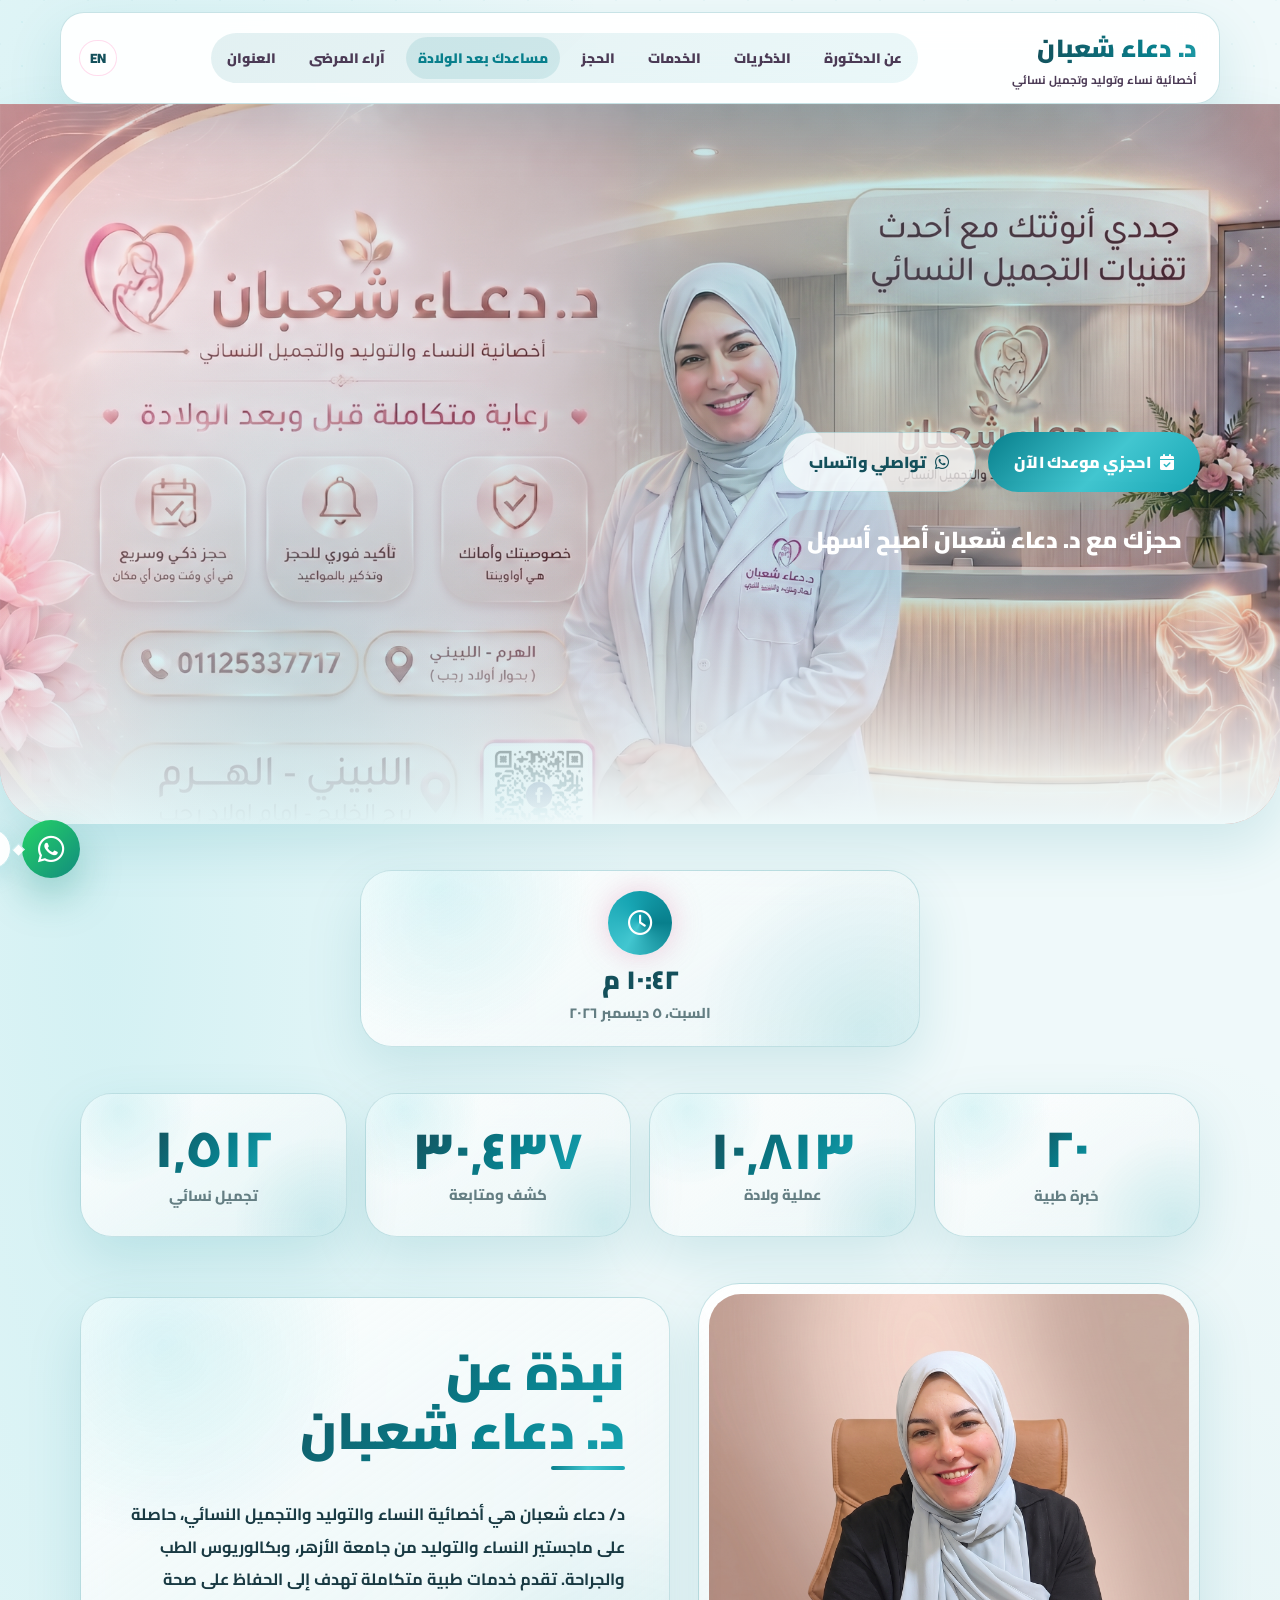
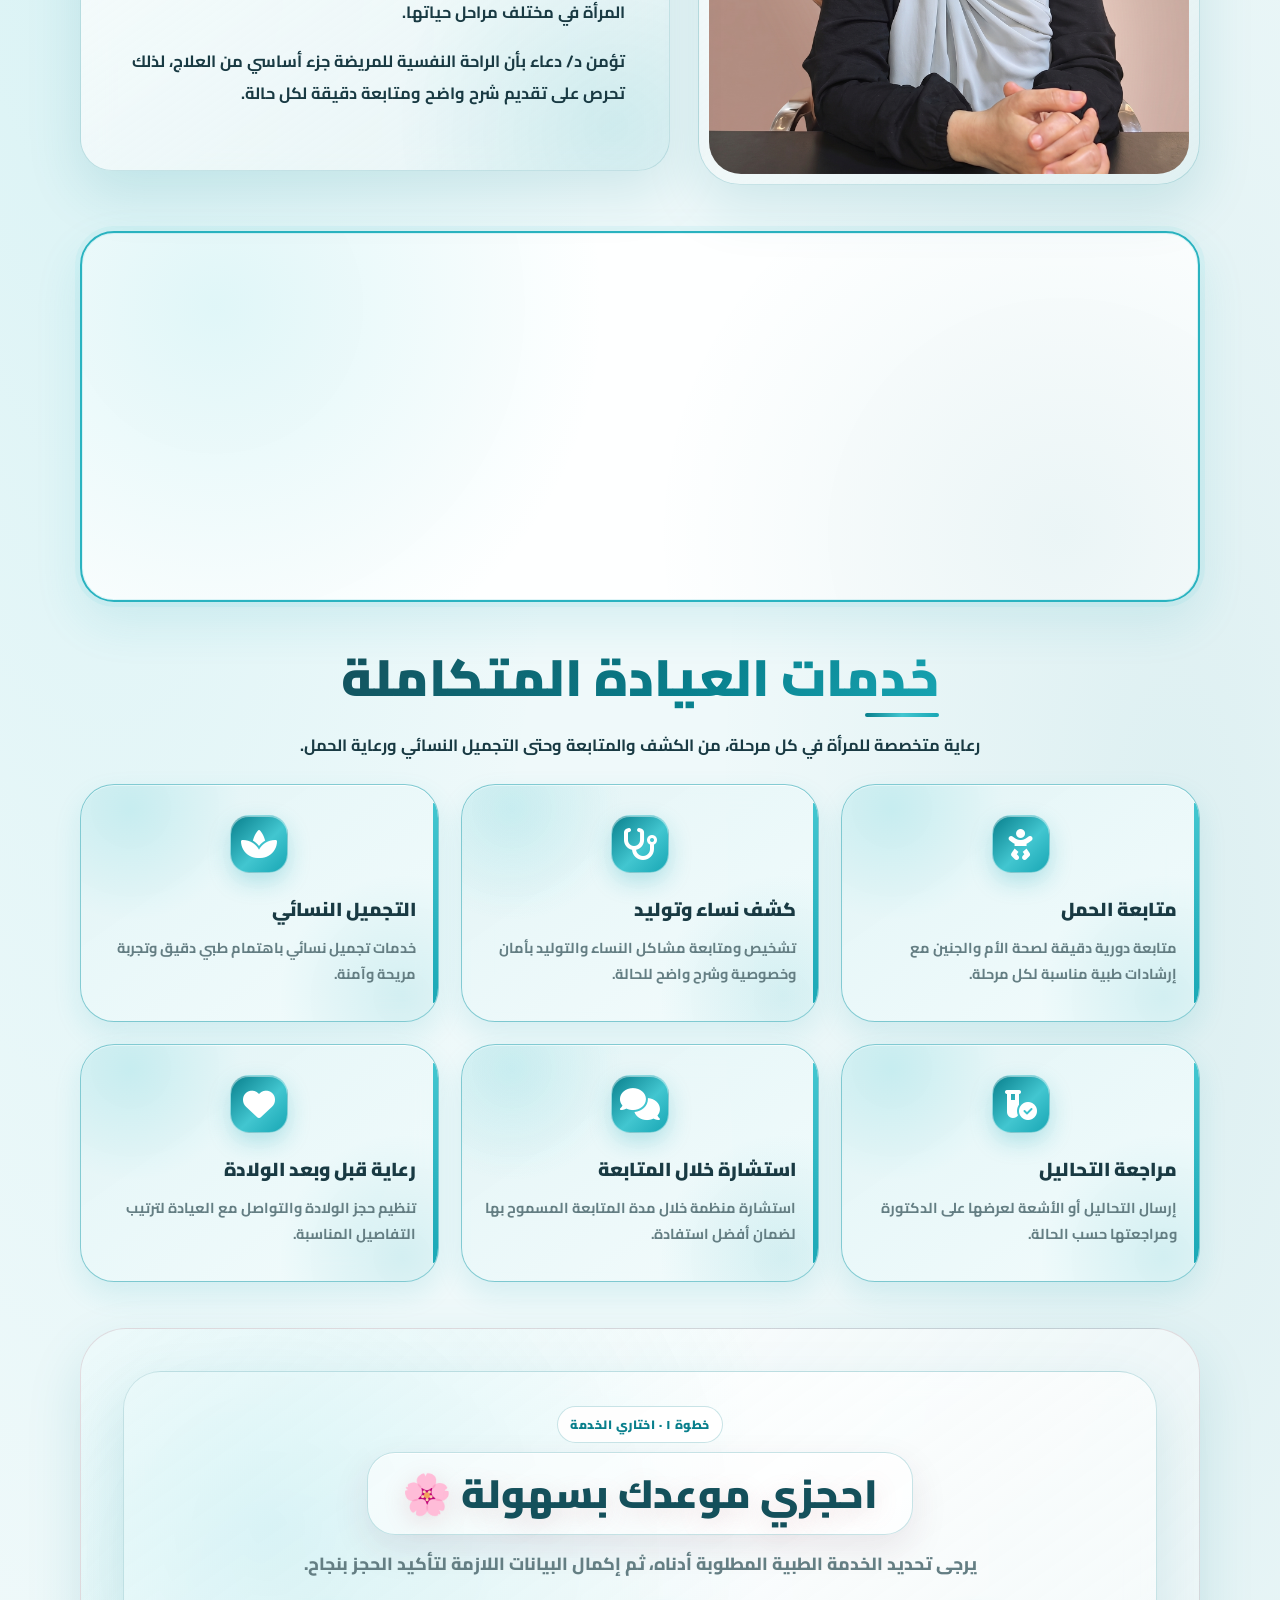
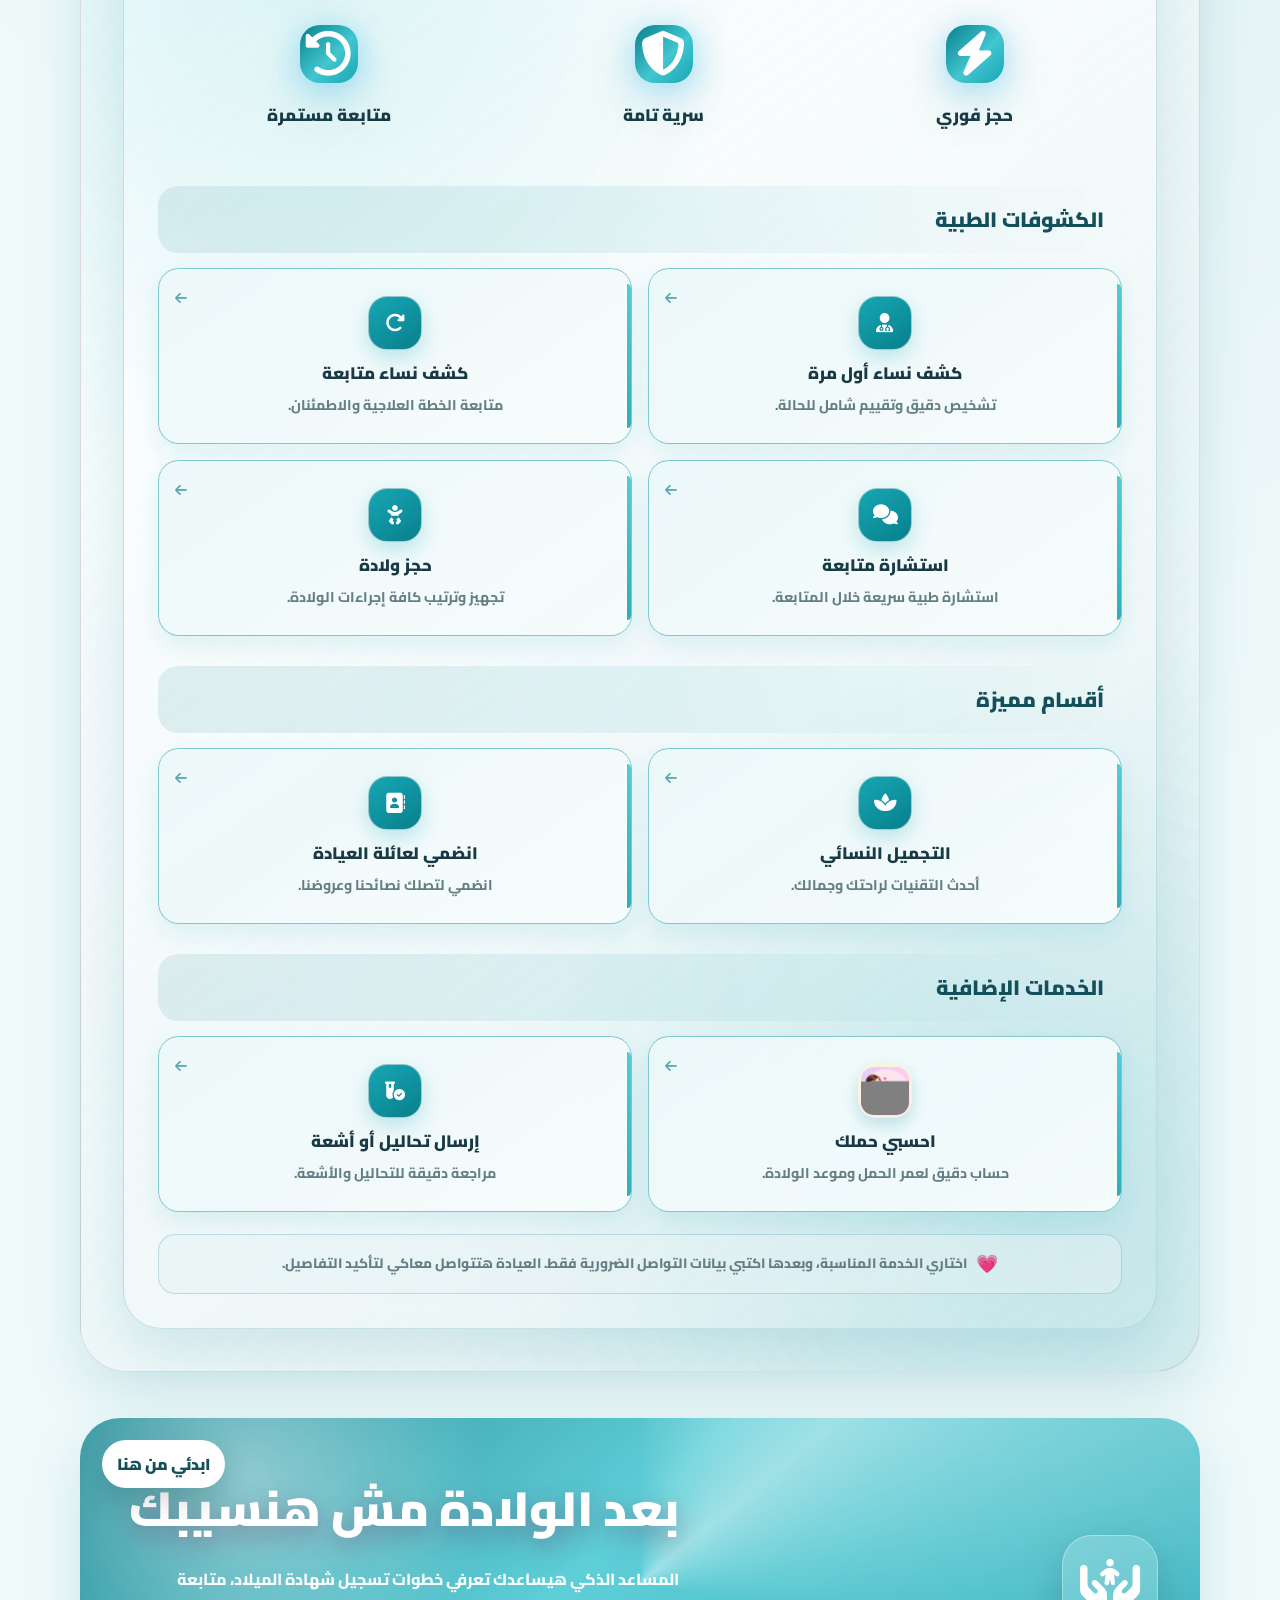
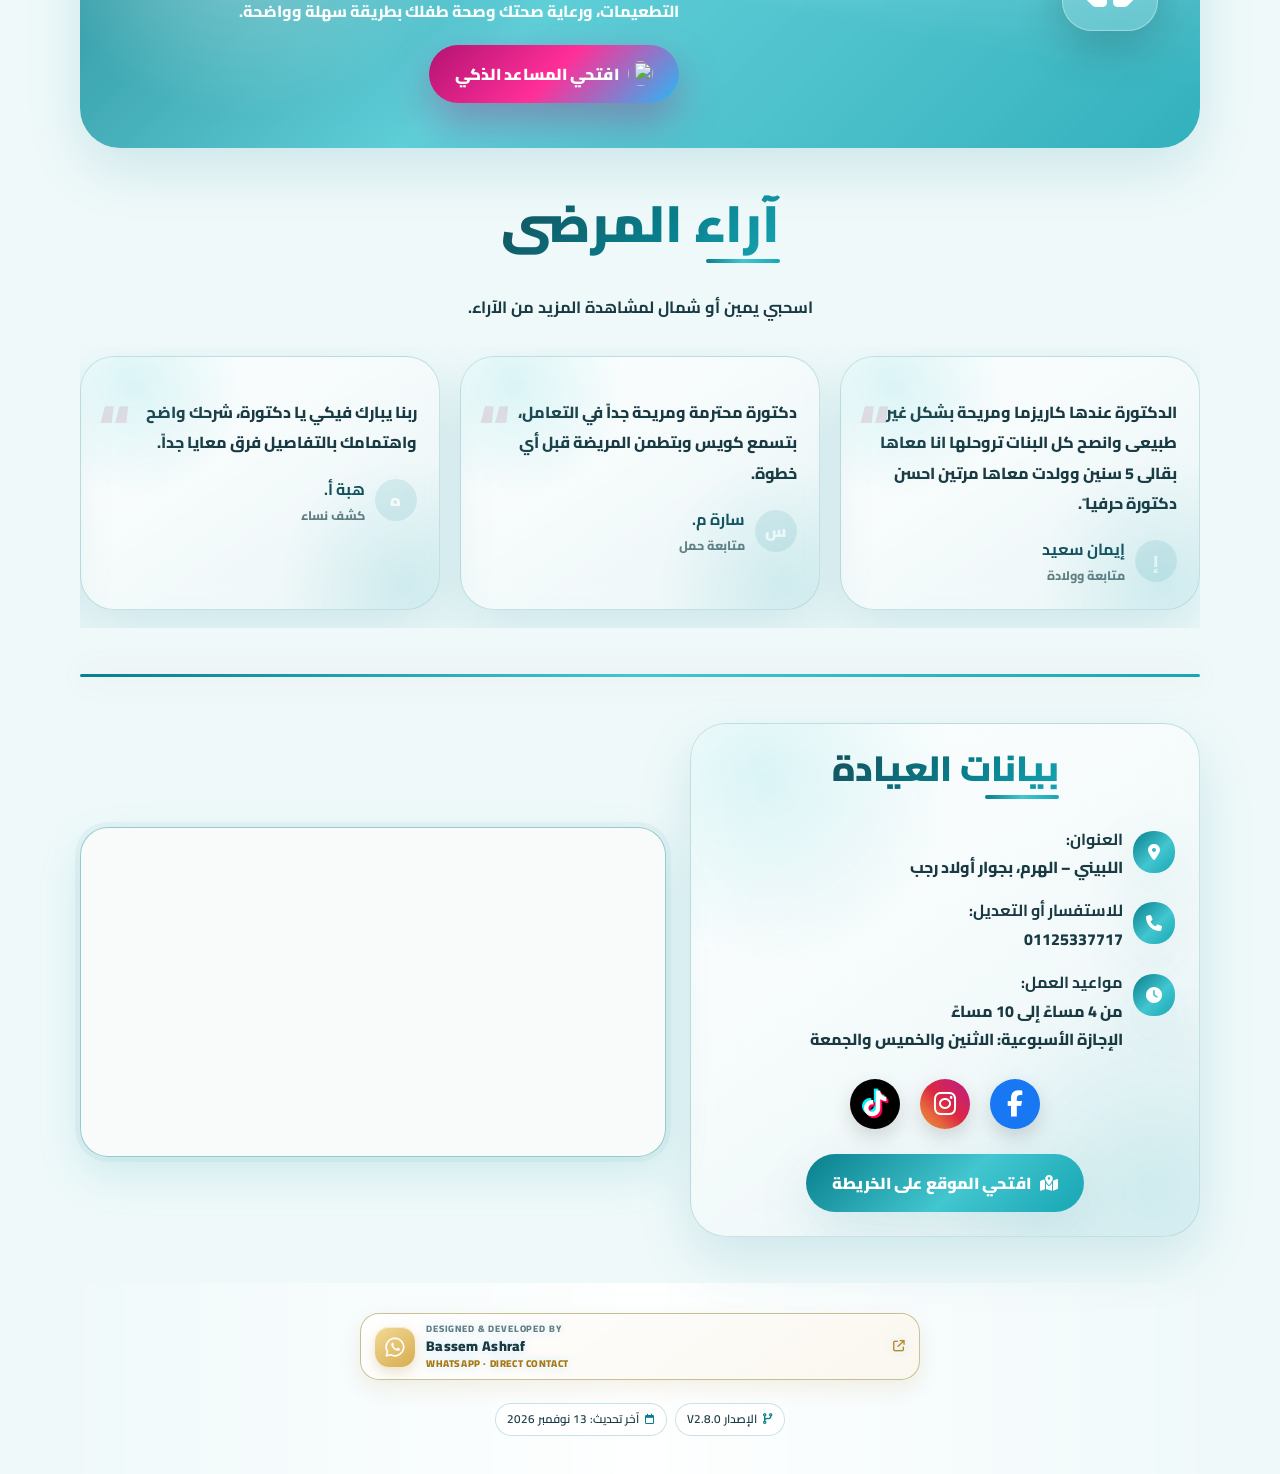
==== commit 5bd9fe5f: "Release booking-only v2.8.0 with refreshed UX" ====
--- a/index.html
+++ b/index.html
@@ -1,384 +1,382 @@
-<!DOCTYPE html>
-<html lang="ar" data-mode="light">
-<head>
-<meta charset="UTF-8">
-<meta name="viewport" content="width=device-width, initial-scale=1.0, maximum-scale=1.0, user-scalable=no, viewport-fit=cover">
-
-<meta property="og:title" content="الدكتورة دعاء شعبان - أخصائية النساء والتوليد والتجميل النسائي">
-<meta property="og:description" content="نظام الحجز الإلكتروني لعيادة دكتورة دعاء شعبان. رعاية طبية متكاملة، احجزي موعدك الآن.">
-<meta property="og:image" content="assets/images/doctor.png">
-<meta property="og:type" content="website">
-<meta name="twitter:card" content="summary_large_image">
-
-<title>عيادة دكتورة دعاء شعبان - الحجز الإلكتروني</title>
-
-<link href="https://fonts.googleapis.com/css2?family=Cairo:wght@400;600;700;800;900&display=swap" rel="stylesheet">
-<link rel="stylesheet" href="https://cdnjs.cloudflare.com/ajax/libs/font-awesome/6.5.1/css/all.min.css">
-
-<link rel="stylesheet" href="css/main.css">
-<link rel="stylesheet" href="css/gallery.css">
-</head>
-
-<body>
-
-<div class="local-preview-banner" id="localPreviewBanner" role="status" hidden>
-    معاينة ملفات محلية — لن يتم إرسال الحجوزات أو حفظها
-</div>
-<div id="scrollDecorations" class="scroll-decorations" aria-hidden="true"></div>
-<div id="bookingCelebration" class="booking-celebration" aria-hidden="true"></div>
-
-<div id="splash" aria-label="واجهة ترحيب عيادة د. دعاء شعبان">
-    <div class="splash-content">
-        <div class="splash-title">الدكتورة</div>
-        <div class="splash-title">دعاء شعبان</div>
-        <div class="splash-sub">أخصائية النساء والتوليد</div>
-        <div class="splash-sub">والتجميل النسائي</div>
-        <div class="splash-line"></div>
-        <div class="splash-loader" role="status" aria-live="polite">
-            <span class="splash-loading-text" data-i18n="clickToStart">جاري تجهيز الموقع</span>
-            <div class="splash-progress-track" aria-hidden="true">
-                <div class="splash-progress-fill"></div>
-                <span class="splash-progress-pattern">♡　✿　♡　✿　♡　✿　♡</span>
-                <span class="splash-progress-runner">🌸</span>
-            </div>
-            <span class="splash-loader-caption" data-i18n="splashWait">لحظات ونبدأ معكِ</span>
-        </div>
-    </div>
-</div>
-
-<div id="fridayAlert" class="friday-modal">
-    <div class="fri-card">
-        <i class="fa-solid fa-calendar-xmark"></i>
-        <h3 data-i18n="holidayTitle">تنبيه المواعيد</h3>
-        <p data-i18n="holidayMsg">الإجازة الأسبوعية للعيادة أيام الاثنين والخميس والجمعة. من فضلكِ اختاري يوماً آخر للحجز.</p>
-        <button class="btn btn-primary" onclick="closeFri()" data-i18n="understood">فهمت</button>
-    </div>
-</div>
-
-<div id="softAlert" class="soft-alert-modal">
-    <div class="soft-alert-card">
-        <i class="fa-solid fa-circle-exclamation"></i>
-        <h3 id="softAlertTitle">تنبيه بسيط</h3>
-        <p id="softAlertMsg">من فضلك أكملي البيانات المطلوبة.</p>
-        <button class="btn btn-primary" onclick="closeSoftAlert()">تمام</button>
-    </div>
-</div>
-
-<div class="pregnancy-nudge" id="pregnancyNudge" hidden>
-    <button class="pregnancy-nudge-backdrop" type="button" data-close-pregnancy-nudge aria-label="إغلاق البطاقة"></button>
-    <section class="pregnancy-nudge-card" role="dialog" aria-modal="true" aria-labelledby="pregnancyNudgeTitle" aria-describedby="pregnancyNudgeText">
-        <button class="pregnancy-nudge-close" type="button" data-close-pregnancy-nudge aria-label="إغلاق"><i class="fa-solid fa-xmark" aria-hidden="true"></i></button>
-        <div class="pregnancy-nudge-confetti" aria-hidden="true">✦　♡　✿　✧</div>
-        <div class="pregnancy-nudge-art" aria-hidden="true"></div>
-        <span class="pregnancy-nudge-kicker" data-i18n="pregnancyNudgeKicker">هدية صغيرة لكِ</span>
-        <h2 id="pregnancyNudgeTitle" data-i18n="pregnancyNudgeTitle">رحلتك للأمومة 💗</h2>
-        <p id="pregnancyNudgeText" data-i18n="pregnancyNudgeText">احسبي فاضل قد إيه على مقابلة صغيرك، وشوفي رحلتك وصلت لكام في المية.</p>
-        <button class="pregnancy-nudge-cta" id="pregnancyNudgeCta" type="button"><span class="pregnancy-nudge-mini-art" aria-hidden="true"></span><span data-i18n="pregnancyNudgeCta">احسبي رحلتك</span><i class="fa-solid fa-arrow-left" aria-hidden="true"></i></button>
-        <span class="pregnancy-nudge-foot" data-i18n="pregnancyNudgeFoot">حساب تقريبي لعمر الحمل وموعد الولادة</span>
-    </section>
-</div>
-
-<button class="pregnancy-float" id="pregnancyFloat" type="button" aria-label="افتحي حاسبة الحمل" title="احسبي رحلتك" hidden>
-    <span class="pregnancy-float-art" aria-hidden="true"></span><span class="pregnancy-float-label" data-i18n="pregnancyFloatLabel">حاسبة الحمل</span>
-</button>
-
-<header class="topbar">
-    <div class="brand">
-        <strong data-i18n="brandName">د. دعاء شعبان</strong>
-        <span data-i18n="brandSub">أخصائية نساء وتوليد وتجميل نسائي</span>
-    </div>
-
-    <nav class="nav">
-        <a href="#about" data-i18n="navAbout">عن الدكتورة</a>
-        <a href="#gallery">الذكريات</a>
-        <a href="#services" data-i18n="navServices">الخدمات</a>
-        <a href="#booking" data-i18n="navBooking">الحجز</a>
-        <a href="#assistant" class="smart-nav-hint" data-i18n="navAssistant">مساعدك بعد الولادة</a>
-        <a href="#reviews" data-i18n="navReviews">آراء المرضى</a>
-        <a href="#contact" data-i18n="navContact">العنوان</a>
-    </nav>
-
-    <div class="control-group">
-        <button class="text-btn" id="langBtn" onclick="toggleLanguage()">EN</button>
-        <button class="icon-btn mobile-menu-btn" onclick="toggleMobileMenu()" title="Menu"><i class="fa-solid fa-bars"></i></button>
-    </div>
-
-    <div class="mobile-menu" id="mobileMenu">
-        <a href="#about" onclick="toggleMobileMenu()" data-i18n="navAbout">عن الدكتورة</a>
-        <a href="#gallery" onclick="toggleMobileMenu()">الذكريات</a>
-        <a href="#services" onclick="toggleMobileMenu()" data-i18n="navServices">الخدمات</a>
-        <a href="#booking" onclick="toggleMobileMenu()" data-i18n="navBooking">الحجز</a>
-        <a href="#assistant" onclick="toggleMobileMenu()" data-i18n="navAssistant">مساعدك بعد الولادة</a>
-        <a href="#reviews" onclick="toggleMobileMenu()" data-i18n="navReviews">آراء المرضى</a>
-        <a href="#contact" onclick="toggleMobileMenu()" data-i18n="navContact">العنوان</a>
-    </div>
-</header>
-
-<main>
-    <section class="hero" id="home">
-        <div class="hero-content">
-
-            <div class="hero-actions">
-                <a href="#booking" class="btn btn-primary"><i class="fa-solid fa-calendar-check"></i> <span data-i18n="bookNow">احجزي موعدك الآن</span></a>
-                <a href="https://wa.me/201125337717" target="_blank" class="btn btn-ghost"><i class="fa-brands fa-whatsapp"></i> <span data-i18n="whatsappNow">تواصلي واتساب</span></a>
-            </div>
-            <div class="hero-note" data-i18n="heroTitle">حجزك مع د. دعاء شعبان أصبح أسهل</div>
-        </div>
-    </section>
-
-    <section class="section clock-section">
-        <div class="clock-card-wide">
-            <div class="clock-ring"><i class="fa-regular fa-clock"></i></div>
-            <div id="clockNow">--:--</div>
-            <div id="todayText">--</div>
-        </div>
-    </section>
-
-    <section class="section stats-bar">
-        <div class="stat-card">
-            <div>
-                <div class="stat-number" data-target="20">+0</div>
-                <div class="stat-label" data-i18n="statExperience">خبرة طبية</div>
-            </div>
-        </div>
-        <div class="stat-card">
-            <div>
-                <div class="stat-number" data-target="2000">+0</div>
-                <div class="stat-label" data-i18n="statBirth">عملية ولادة</div>
-            </div>
-        </div>
-        <div class="stat-card">
-            <div>
-                <div class="stat-number" data-target="50000">+0</div>
-                <div class="stat-label" data-i18n="statVisits">كشف ومتابعة</div>
-            </div>
-        </div>
-        <div class="stat-card">
-            <div>
-                <div class="stat-number" data-target="350">+0</div>
-                <div class="stat-label" data-i18n="statAesthetic">تجميل نسائي</div>
-            </div>
-        </div>
-    </section>
-
-    <section class="section about-wrap" id="about">
-        <div class="doctor-photo">
-            <img src="assets/images/doctor.png" alt="دكتورة دعاء شعبان">
-        </div>
-        <div class="info-card">
-            <h2 class="section-title about-title"><span data-i18n="aboutTitle1">نبذة عن</span><span data-i18n="aboutTitle2">د. دعاء شعبان</span></h2>
-            <p class="section-lead" data-i18n="aboutText1">
-                د/ دعاء شعبان هي أخصائية النساء والتوليد والتجميل النسائي، حاصلة على ماجستير النساء والتوليد من جامعة الأزهر،
-                وبكالوريوس الطب والجراحة. تقدم خدمات طبية متكاملة تهدف إلى الحفاظ على صحة المرأة في مختلف مراحل حياتها.
-            </p>
-            <p class="section-lead" data-i18n="aboutText2">
-                تؤمن د/ دعاء بأن الراحة النفسية للمريضة جزء أساسي من العلاج، لذلك تحرص على تقديم شرح واضح ومتابعة دقيقة لكل حالة.
-            </p>
-        </div>
-    </section>
-
-
-    <section class="section story-album" id="gallery" aria-labelledby="galleryTitle">
-        <div class="album-intro reveal-on-scroll">
-            <span class="album-kicker"><i class="fa-solid fa-sparkles" aria-hidden="true"></i> 18 عامًا من الرعاية والذكريات</span>
-            <h2 class="section-title" id="galleryTitle">حكايات بدأت بنبضة</h2>
-            <p class="section-lead">لحظات دافئة من رحلة د. دعاء شعبان مع الأمهات وأطفالهن. اختاري حكاية لتشاهديها.</p>
-        </div>
-        <div class="story-rail-shell reveal-on-scroll">
-            <div class="story-rail" role="group" aria-label="قصص وذكريات العيادة">
-                <button class="clinic-story" type="button" data-image="assets/images/gallery/memory-01.jpg" data-alt="لحظة من رحلة الرعاية" data-kicker="لحظة البداية" data-title="البداية دائمًا نبضة" data-caption="من أول لحظة اطمئنان، تبدأ حكاية جديدة مليئة بالأمل والرعاية.">
-                    <span class="clinic-story-ring"><img src="assets/images/gallery/memory-01.jpg" alt="" loading="lazy"></span><span class="clinic-story-label">لحظة البداية</span>
-                </button>
-                <button class="clinic-story" type="button" data-image="assets/images/gallery/memory-02.png" data-alt="لحظة سعادة مع مولود جديد" data-kicker="لحظة وصول" data-title="أول لقاء" data-caption="لحظة لا تتكرر، وابتسامة تختصر رحلة كاملة من الانتظار.">
-                    <span class="clinic-story-ring"><img src="assets/images/gallery/memory-02.png" alt="" loading="lazy"></span><span class="clinic-story-label">أول لقاء</span>
-                </button>
-                <button class="clinic-story" type="button" data-image="assets/images/gallery/memory-03.jpg" data-alt="ذكرى من المتابعة والرعاية" data-kicker="ثقة تمتد" data-title="معكِ خطوة بخطوة" data-caption="متابعة هادئة وشرح واضح، لأن الاطمئنان جزء أساسي من الرعاية.">
-                    <span class="clinic-story-ring"><img src="assets/images/gallery/memory-03.jpg" alt="" loading="lazy"></span><span class="clinic-story-label">ثقة تمتد</span>
-                </button>
-                <button class="clinic-story" type="button" data-image="assets/images/gallery/memory-04.png" data-alt="ذكرى سعيدة مع الأسرة" data-kicker="عائلة العيادة" data-title="ذكريات تكبر معنا" data-caption="أطفال كبروا، وأسر ما زالت الثقة تجمعنا بها عامًا بعد عام.">
-                    <span class="clinic-story-ring"><img src="assets/images/gallery/memory-04.png" alt="" loading="lazy"></span><span class="clinic-story-label">عائلة العيادة</span>
-                </button>
-                <button class="clinic-story" type="button" data-image="assets/images/gallery/memory-05.png" data-alt="ذكرى من سنوات الرعاية" data-kicker="18 عامًا" data-title="رحلة من القلب" data-caption="سنوات من الخبرة، وآلاف الحكايات التي بدأت كلها بنبضة.">
-                    <span class="clinic-story-ring"><img src="assets/images/gallery/memory-05.png" alt="" loading="lazy"></span><span class="clinic-story-label">رحلة من القلب</span>
-                </button>
-            </div>
-            <span class="story-rail-hint"><i class="fa-solid fa-hand-pointer" aria-hidden="true"></i> اسحبي لاستكشاف الذكريات</span>
-        </div>
-    </section>
-
-    <div class="story-viewer" id="storyViewer" aria-hidden="true" role="dialog" aria-modal="true" aria-label="عرض قصة من ذكريات العيادة">
-        <button class="story-backdrop" type="button" tabindex="-1" data-story-close aria-label="إغلاق القصص"></button>
-        <div class="story-dialog">
-            <div class="story-progress" id="storyProgress" aria-hidden="true"></div>
-            <button class="story-viewer-close" type="button" data-story-close aria-label="إغلاق"><i class="fa-solid fa-xmark"></i></button>
-            <button class="story-viewer-pause" type="button" id="storyPause" aria-label="إيقاف عرض القصص مؤقتًا" aria-pressed="false"><i class="fa-solid fa-pause"></i></button>
-            <img class="story-viewer-image" id="storyViewerImage" src="" alt="">
-            <div class="story-viewer-shade"></div>
-            <button class="story-viewer-nav story-viewer-prev" type="button" id="storyPrev" aria-label="القصة السابقة"><i class="fa-solid fa-chevron-right"></i></button>
-            <button class="story-viewer-nav story-viewer-next" type="button" id="storyNext" aria-label="القصة التالية"><i class="fa-solid fa-chevron-left"></i></button>
-            <div class="story-viewer-copy" aria-live="polite">
-                <span class="story-viewer-kicker" id="storyViewerKicker"></span>
-                <h3 id="storyViewerTitle"></h3>
-                <p id="storyViewerCaption"></p>
-            </div>
-            <span class="story-viewer-count" id="storyViewerCount" aria-live="polite"></span>
-        </div>
-    </div>
-
-    <section class="section" id="services">
-        <div style="text-align:center; margin-bottom:22px;">
-            <h2 class="section-title" data-i18n="servicesTitle">خدمات العيادة المتكاملة</h2>
-            <p class="section-lead" style="max-width:720px; margin:auto;" data-i18n="servicesLead">رعاية متخصصة للمرأة في كل مرحلة، من الكشف والمتابعة وحتى التجميل النسائي ورعاية الحمل.</p>
-        </div>
-
-        <div class="services-grid">
-            <div class="service-card">
-                <i class="fa-solid fa-baby"></i>
-                <h3 data-i18n="service1Title">متابعة الحمل</h3>
-                <p data-i18n="service1Text">متابعة دورية دقيقة لصحة الأم والجنين مع إرشادات طبية مناسبة لكل مرحلة.</p>
-            </div>
-            <div class="service-card">
-                <i class="fa-solid fa-stethoscope"></i>
-                <h3 data-i18n="service2Title">كشف نساء وتوليد</h3>
-                <p data-i18n="service2Text">تشخيص ومتابعة مشاكل النساء والتوليد بأمان وخصوصية وشرح واضح للحالة.</p>
-            </div>
-            <div class="service-card">
-                <i class="fa-solid fa-spa"></i>
-                <h3 data-i18n="service3Title">التجميل النسائي</h3>
-                <p data-i18n="service3Text">خدمات تجميل نسائي باهتمام طبي دقيق وتجربة مريحة وآمنة.</p>
-            </div>
-            <div class="service-card">
-                <i class="fa-solid fa-vial-circle-check"></i>
-                <h3 data-i18n="service4Title">مراجعة التحاليل</h3>
-                <p data-i18n="service4Text">إرسال التحاليل أو الأشعة لعرضها على الدكتورة ومراجعتها حسب الحالة.</p>
-            </div>
-            <div class="service-card">
-                <i class="fa-solid fa-comments"></i>
-                <h3 data-i18n="service5Title">استشارة خلال المتابعة</h3>
-                <p data-i18n="service5Text">استشارة منظمة خلال مدة المتابعة المسموح بها لضمان أفضل استفادة.</p>
-            </div>
-            <div class="service-card">
-                <i class="fa-solid fa-heart"></i>
-                <h3 data-i18n="service6Title">رعاية قبل وبعد الولادة</h3>
-                <p data-i18n="service6Text">تنظيم حجز الولادة والتواصل مع العيادة لترتيب التفاصيل المناسبة.</p>
-            </div>
-        </div>
-    </section>
-
-    <section class="section booking-section" id="booking">
-        <div class="visitor-presence" id="visitorPresence" role="status" aria-live="polite" hidden>
-            <span class="presence-pips" aria-hidden="true"></span><span class="presence-copy"></span>
-        </div>
-        <div id="bookingArea"></div>
-    </section>
-
-    <section class="section" id="assistant">
-        <div class="assistant-card">
-            <div class="assistant-icon"><i class="fa-solid fa-hands-holding-child"></i></div>
-            <div>
-                <h2 data-i18n="assistantTitle">بعد الولادة مش هنسيبك</h2>
-                <p data-i18n="assistantText">
-                    المساعد الذكي هيساعدك تعرفي خطوات تسجيل شهادة الميلاد، متابعة التطعيمات، ورعاية صحتك وصحة طفلك بطريقة سهلة وواضحة.
-                </p>
-                <a href="https://dokyy2.github.io/smart-assistant/" target="_blank" rel="noopener noreferrer" class="btn assistant-launch-link">
-                    <img src="https://dokyy2.github.io/smart-assistant/assets/images/assistant-logo.png" alt="" loading="lazy"> <span data-i18n="assistantBtn">افتحي المساعد الذكي</span>
-                </a>
-            </div>
-        </div>
-    </section>
-
-    <div class="assistant-float" id="assistantFloat" hidden>
-        <p class="assistant-hint" id="assistantHint" role="status" hidden>اسأليني 💬</p>
-        <button class="assistant-orb" id="assistantOpen" type="button" aria-label="فتح المساعد الذكي" aria-expanded="false">
-            <img src="https://dokyy2.github.io/smart-assistant/assets/images/assistant-logo.png" alt="">
-        </button>
-    </div>
-
-    <div class="assistant-modal" id="assistantModal" hidden>
-        <button class="assistant-modal-backdrop" type="button" data-close-assistant aria-label="إغلاق نافذة المساعد"></button>
-        <section class="assistant-dialog" role="dialog" aria-modal="true" aria-label="المساعد الذكي بعد الولادة">
-            <div class="assistant-dialog-head"><span><img src="https://dokyy2.github.io/smart-assistant/assets/images/assistant-logo.png" alt=""> المساعد الذكي</span><button type="button" data-close-assistant aria-label="إغلاق">×</button></div>
-            <iframe class="assistant-frame" title="المساعد الذكي للأم والطفل" data-src="https://dokyy2.github.io/smart-assistant/" loading="lazy"></iframe>
-        </section>
-    </div>
-
-    <section class="section" id="reviews">
-        <div style="text-align:center; margin-bottom:22px;">
-            <h2 class="section-title" data-i18n="reviewsTitle">آراء المرضى</h2>
-            <p class="section-lead" data-i18n="reviewsLead">كلمات لطيفة من تجارب حقيقية مع العيادة.</p>
-        </div>
-        <div class="reviews-scroll">
-            <div class="review-card"><p>الدكتورة عندها كاريزما ومريحة بشكل غير طبيعى وانصح كل البنات تروحلها انا معاها بقالى 5 سنين وولدت معاها مرتين احسن دكتورة حرفيا ً.</p><div class="review-person"><div class="avatar">إ</div><div><strong>إيمان سعيد</strong><span>متابعة وولادة</span></div></div></div>
-            <div class="review-card"><p>دكتورة محترمة ومريحة جداً في التعامل، بتسمع كويس وبتطمن المريضة قبل أي خطوة.</p><div class="review-person"><div class="avatar">س</div><div><strong>سارة م.</strong><span>متابعة حمل</span></div></div></div>
-            <div class="review-card"><p>ربنا يبارك فيكي يا دكتورة، شرحك واضح واهتمامك بالتفاصيل فرق معايا جداً.</p><div class="review-person"><div class="avatar">ه</div><div><strong>هبة أ.</strong><span>كشف نساء</span></div></div></div>
-            <div class="review-card"><p>العيادة منظمة والدكتورة شاطرة وبتتعامل بذوق. تجربة مريحة من أول الحجز.</p><div class="review-person"><div class="avatar">م</div><div><strong>مريم ع.</strong><span>متابعة بالعيادة</span></div></div></div>
-            <div class="review-card"><p>دكتورة دعاء من أحسن الدكاترة، ربنا يبارك فيها ويجعل تعبها في ميزان حسناتها.</p><div class="review-person"><div class="avatar">أ</div><div><strong>أمل ج.</strong><span>متابعة نساء</span></div></div></div>
-            <div class="review-card"><p>كنت قلقة جداً، لكن طريقة شرح الدكتورة وهدوءها خلوني أطمن بسرعة.</p><div class="review-person"><div class="avatar">ن</div><div><strong>ندى ر.</strong><span>كشف أول مرة</span></div></div></div>
-            <div class="review-card"><p>متابعة الحمل كانت ممتازة، وكل زيارة كنت بخرج فاهمة كل حاجة ومطمئنة.</p><div class="review-person"><div class="avatar">ي</div><div><strong>ياسمين ع.</strong><span>متابعة حمل</span></div></div></div>
-            <div class="review-card"><p>احترام وذوق واهتمام بالتفاصيل، شكراً دكتورة دعاء على تعبك معانا.</p><div class="review-person"><div class="avatar">ر</div><div><strong>رحاب س.</strong><span>استشارة متابعة</span></div></div></div>
-            <div class="review-card"><p>النظام سهل والحجز واضح، والعيادة تواصلت معايا بسرعة لتأكيد المعاد.</p><div class="review-person"><div class="avatar">د</div><div><strong>دعاء ك.</strong><span>حجز أونلاين</span></div></div></div>
-        </div>
-    </section>
-
-    <div class="neon-divider"></div>
-
-    <section class="section contact-wrap" id="contact">
-        <div class="contact-card">
-            <h2 class="section-title" style="font-size:2.2rem;" data-i18n="contactTitle">بيانات العيادة</h2>
-            <div class="contact-line"><i class="fa-solid fa-location-dot"></i><div><b data-i18n="addressLabel">العنوان:</b><br><span data-i18n="addressText">اللبيني – الهرم، بجوار أولاد رجب</span></div></div>
-            <div class="contact-line"><i class="fa-solid fa-phone"></i><div><b data-i18n="phoneLabel">للاستفسار أو التعديل:</b><br>01125337717</div></div>
-            <div class="contact-line"><i class="fa-solid fa-clock"></i><div><b data-i18n="hoursLabel">مواعيد العمل:</b><br><span data-i18n="hoursText">من 4 مساءً إلى 10 مساءً</span><br><span data-i18n="holidayFooter">الإجازة الأسبوعية: الاثنين والخميس والجمعة</span></div></div>
-
-            <div class="social-links">
-                <a href="https://www.facebook.com/share/1BvSArkpXk/" target="_blank" class="social-icon fb" title="Facebook"><i class="fa-brands fa-facebook-f"></i></a>
-                <a href="https://www.instagram.com/dr.doaa.shaban?igsh=MTNjNjJ1end3bzczeQ==" target="_blank" class="social-icon ig" title="Instagram"><i class="fa-brands fa-instagram"></i></a>
-                <a href="https://www.tiktok.com/@doaaobgyn?_r=1&_t=ZS-96BMLWSyNdY" target="_blank" class="social-icon tt" title="TikTok"><i class="fa-brands fa-tiktok"></i></a>
-            </div>
-
-            <a href="https://maps.app.goo.gl/Dn6sKp86cdJ2K5k79?g_st=ic" target="_blank" class="btn btn-primary"><i class="fa-solid fa-map-location-dot"></i> <span data-i18n="mapBtn">افتحي الموقع على الخريطة</span></a>
-        </div>
-
-        <iframe
-            class="map-frame"
-            loading="lazy"
-            allowfullscreen
-            referrerpolicy="no-referrer-when-downgrade"
-            src="https://www.google.com/maps?q=%D8%A7%D9%84%D9%84%D8%A8%D9%8A%D9%86%D9%8A%20%D8%A7%D9%84%D9%87%D8%B1%D9%85%20%D8%A8%D8%AC%D9%88%D8%A7%D8%B1%20%D8%A3%D9%88%D9%84%D8%A7%D8%AF%20%D8%B1%D8%AC%D8%A8&output=embed">
-        </iframe>
-    </section>
-</main>
-
-<footer class="footer">
-    <div class="footer-signature">
-        <a class="footer-credit" href="https://wa.me/201021708011" target="_blank" rel="noopener noreferrer" aria-label="التواصل مع المهندس باسم أشرف عبر واتساب">
-            <span class="footer-whatsapp-mark" aria-hidden="true">
-                <svg viewBox="0 0 24 24" focusable="false">
-                    <path d="M12 2.4a9.6 9.6 0 0 0-8.18 14.63L2.7 21.6l4.72-1.08A9.6 9.6 0 1 0 12 2.4Z" fill="none" stroke="currentColor" stroke-width="1.8" stroke-linejoin="round"/>
-                    <path d="M8.5 7.85c.16-.38.33-.39.61-.39h.52c.17 0 .36.03.44.27l.62 1.54c.08.2.05.39-.08.53l-.4.47c-.12.13-.25.26-.1.5.15.26.67 1.1 1.44 1.78.99.88 1.82 1.15 2.08 1.29.26.13.41.11.56-.07l.7-.82c.16-.19.34-.16.57-.08l1.45.68c.24.12.4.17.45.27.06.1.06.59-.14 1.16-.19.57-1.1 1.09-1.52 1.15-.4.06-.9.09-1.46-.09-.34-.11-.78-.26-1.34-.5-2.36-1.02-3.9-3.42-4.02-3.59-.12-.17-.96-1.27-.96-2.42 0-1.16.6-1.72.81-1.96Z" fill="currentColor"/>
-                </svg>
-            </span>
-            <span class="footer-signature-copy"><small>DESIGNED &amp; DEVELOPED BY</small><strong>Bassem Ashraf</strong><span>WHATSAPP · DIRECT CONTACT</span></span>
-            <i class="fa-solid fa-arrow-up-right-from-square footer-signature-arrow" aria-hidden="true"></i>
-        </a>
-        <div class="footer-meta" aria-label="معلومات الإصدار والتحديث">
-            <span class="footer-version"><i class="fa-solid fa-code-branch" aria-hidden="true"></i> نسخة تطوير محلية مبنية على V2.7.0</span>
-            <span class="footer-updated"><i class="fa-regular fa-calendar" aria-hidden="true"></i> آخر تحديث: 7 نوفمبر 2026</span>
-        </div>
-    </div>
-</footer>
-
-<a href="https://wa.me/201125337717" target="_blank" class="whatsapp-float" onclick="handleVibrate()">
-    <i class="fa-brands fa-whatsapp"></i>
-</a>
-
-<button class="back-to-top" id="backToTop" type="button" aria-label="العودة إلى أعلى الصفحة" title="العودة إلى أعلى الصفحة" onclick="window.scrollTo({top:0,behavior:'smooth'})">
-    <i class="fa-solid fa-arrow-up" aria-hidden="true"></i>
-</button>
-
-<script src="js/config.js?v=20261108-supabase-admin-final2"></script>
-<script src="js/bridge-client.js?v=20261108-supabase-admin-final2"></script>
-<script src="js/main.js?v=20261108-supabase-admin-final2"></script>
-<script src="js/gallery.js"></script>
-
-</body>
-</html>
+<!DOCTYPE html>
+<html lang="ar" data-mode="light">
+<head>
+<meta charset="UTF-8">
+<meta name="viewport" content="width=device-width, initial-scale=1.0, maximum-scale=1.0, user-scalable=no, viewport-fit=cover">
+
+<meta property="og:title" content="الدكتورة دعاء شعبان - أخصائية النساء والتوليد والتجميل النسائي">
+<meta property="og:description" content="نظام الحجز الإلكتروني لعيادة دكتورة دعاء شعبان. رعاية طبية متكاملة، احجزي موعدك الآن.">
+<meta property="og:image" content="assets/images/doctor.png">
+<meta property="og:type" content="website">
+<meta name="twitter:card" content="summary_large_image">
+
+<title>عيادة دكتورة دعاء شعبان - الحجز الإلكتروني</title>
+
+<link href="https://fonts.googleapis.com/css2?family=Cairo:wght@400;600;700;800;900&display=swap" rel="stylesheet">
+<link rel="stylesheet" href="https://cdnjs.cloudflare.com/ajax/libs/font-awesome/6.5.1/css/all.min.css">
+
+<link rel="stylesheet" href="css/main.css?v=20261113-booking-v2.8.0">
+<link rel="stylesheet" href="css/gallery.css">
+</head>
+
+<body>
+
+<div class="local-preview-banner" id="localPreviewBanner" role="status" hidden>
+    نسخة تجربة محلية — لن يتم إرسال الحجوزات أو حفظها في الشيت
+</div>
+<div id="scrollDecorations" class="scroll-decorations" aria-hidden="true"></div>
+<div id="bookingCelebration" class="booking-celebration" aria-hidden="true"></div>
+
+<div id="splash" aria-label="واجهة ترحيب عيادة د. دعاء شعبان">
+    <div class="splash-content">
+        <div class="splash-title">الدكتورة</div>
+        <div class="splash-title">دعاء شعبان</div>
+        <div class="splash-sub">أخصائية النساء والتوليد</div>
+        <div class="splash-sub">والتجميل النسائي</div>
+        <div class="splash-line"></div>
+        <div class="splash-loader" role="status" aria-live="polite">
+            <span class="splash-loading-text" data-i18n="clickToStart">جاري تجهيز الموقع</span>
+            <div class="splash-progress-track" aria-hidden="true">
+                <div class="splash-progress-fill"></div>
+                <span class="splash-progress-pattern">♡　✿　♡　✿　♡　✿　♡</span>
+                <span class="splash-progress-runner">🌸</span>
+            </div>
+            <span class="splash-loader-caption" data-i18n="splashWait">لحظات ونبدأ معكِ</span>
+        </div>
+    </div>
+</div>
+
+<div id="fridayAlert" class="friday-modal">
+    <div class="fri-card">
+        <i class="fa-solid fa-calendar-xmark"></i>
+        <h3 data-i18n="holidayTitle">تنبيه المواعيد</h3>
+        <p data-i18n="holidayMsg">الإجازة الأسبوعية للعيادة أيام الاثنين والخميس والجمعة. من فضلكِ اختاري يوماً آخر للحجز.</p>
+        <button class="btn btn-primary" onclick="closeFri()" data-i18n="understood">فهمت</button>
+    </div>
+</div>
+
+<div id="softAlert" class="soft-alert-modal">
+    <div class="soft-alert-card">
+        <i class="fa-solid fa-circle-exclamation"></i>
+        <h3 id="softAlertTitle">تنبيه بسيط</h3>
+        <p id="softAlertMsg">من فضلك أكملي البيانات المطلوبة.</p>
+        <button class="btn btn-primary" onclick="closeSoftAlert()">تمام</button>
+    </div>
+</div>
+
+<div class="pregnancy-nudge" id="pregnancyNudge" hidden>
+    <button class="pregnancy-nudge-backdrop" type="button" data-close-pregnancy-nudge aria-label="إغلاق البطاقة"></button>
+    <section class="pregnancy-nudge-card" role="dialog" aria-modal="true" aria-labelledby="pregnancyNudgeTitle" aria-describedby="pregnancyNudgeText">
+        <button class="pregnancy-nudge-close" type="button" data-close-pregnancy-nudge aria-label="إغلاق"><i class="fa-solid fa-xmark" aria-hidden="true"></i></button>
+        <div class="pregnancy-nudge-confetti" aria-hidden="true">✦　♡　✿　✧</div>
+        <div class="pregnancy-nudge-art" aria-hidden="true"></div>
+        <span class="pregnancy-nudge-kicker" data-i18n="pregnancyNudgeKicker">هدية صغيرة لكِ</span>
+        <h2 id="pregnancyNudgeTitle" data-i18n="pregnancyNudgeTitle">رحلتك للأمومة 💗</h2>
+        <p id="pregnancyNudgeText" data-i18n="pregnancyNudgeText">احسبي فاضل قد إيه على مقابلة صغيرك، وشوفي رحلتك وصلت لكام في المية.</p>
+        <button class="pregnancy-nudge-cta" id="pregnancyNudgeCta" type="button"><span class="pregnancy-nudge-mini-art" aria-hidden="true"></span><span data-i18n="pregnancyNudgeCta">احسبي رحلتك</span><i class="fa-solid fa-arrow-left" aria-hidden="true"></i></button>
+        <span class="pregnancy-nudge-foot" data-i18n="pregnancyNudgeFoot">حساب تقريبي لعمر الحمل وموعد الولادة</span>
+    </section>
+</div>
+
+<button class="pregnancy-float" id="pregnancyFloat" type="button" aria-label="افتحي حاسبة الحمل" title="احسبي رحلتك" hidden>
+    <span class="pregnancy-float-art" aria-hidden="true"></span><span class="pregnancy-float-label" data-i18n="pregnancyFloatLabel">حاسبة الحمل</span>
+</button>
+
+<header class="topbar">
+    <div class="brand">
+        <strong data-i18n="brandName">د. دعاء شعبان</strong>
+        <span data-i18n="brandSub">أخصائية نساء وتوليد وتجميل نسائي</span>
+    </div>
+
+    <nav class="nav">
+        <a href="#about" data-i18n="navAbout">عن الدكتورة</a>
+        <a href="#gallery">الذكريات</a>
+        <a href="#services" data-i18n="navServices">الخدمات</a>
+        <a href="#booking" data-i18n="navBooking">الحجز</a>
+        <a href="#assistant" class="smart-nav-hint" data-i18n="navAssistant">مساعدك بعد الولادة</a>
+        <a href="#reviews" data-i18n="navReviews">آراء المرضى</a>
+        <a href="#contact" data-i18n="navContact">العنوان</a>
+    </nav>
+
+    <div class="control-group">
+        <button class="text-btn" id="langBtn" onclick="toggleLanguage()">EN</button>
+        <button class="icon-btn mobile-menu-btn" onclick="toggleMobileMenu()" title="Menu"><i class="fa-solid fa-bars"></i></button>
+    </div>
+
+    <div class="mobile-menu" id="mobileMenu">
+        <a href="#about" onclick="toggleMobileMenu()" data-i18n="navAbout">عن الدكتورة</a>
+        <a href="#gallery" onclick="toggleMobileMenu()">الذكريات</a>
+        <a href="#services" onclick="toggleMobileMenu()" data-i18n="navServices">الخدمات</a>
+        <a href="#booking" onclick="toggleMobileMenu()" data-i18n="navBooking">الحجز</a>
+        <a href="#assistant" onclick="toggleMobileMenu()" data-i18n="navAssistant">مساعدك بعد الولادة</a>
+        <a href="#reviews" onclick="toggleMobileMenu()" data-i18n="navReviews">آراء المرضى</a>
+        <a href="#contact" onclick="toggleMobileMenu()" data-i18n="navContact">العنوان</a>
+    </div>
+</header>
+
+<main>
+    <section class="hero" id="home">
+        <div class="hero-content">
+
+            <div class="hero-actions">
+                <a href="#booking" class="btn btn-primary"><i class="fa-solid fa-calendar-check"></i> <span data-i18n="bookNow">احجزي موعدك الآن</span></a>
+                <a href="https://wa.me/201125337717" target="_blank" class="btn btn-ghost"><i class="fa-brands fa-whatsapp"></i> <span data-i18n="whatsappNow">تواصلي واتساب</span></a>
+            </div>
+            <div class="hero-note" data-i18n="heroTitle">حجزك مع د. دعاء شعبان أصبح أسهل</div>
+        </div>
+    </section>
+
+    <section class="section clock-section">
+        <div class="clock-card-wide">
+            <div class="clock-ring"><i class="fa-regular fa-clock"></i></div>
+            <div id="clockNow">--:--</div>
+            <div id="todayText">--</div>
+        </div>
+    </section>
+
+    <section class="section stats-bar">
+        <div class="stat-card">
+            <div>
+                <div class="stat-number" data-target="20">0</div>
+                <div class="stat-label" data-i18n="statExperience">خبرة طبية</div>
+            </div>
+        </div>
+        <div class="stat-card">
+            <div>
+                <div class="stat-number" data-target="10800" data-weekly-increase="4">0</div>
+                <div class="stat-label" data-i18n="statBirth">عملية ولادة</div>
+            </div>
+        </div>
+        <div class="stat-card">
+            <div>
+                <div class="stat-number" data-target="30240" data-weekly-increase="60">0</div>
+                <div class="stat-label" data-i18n="statVisits">كشف ومتابعة</div>
+            </div>
+        </div>
+        <div class="stat-card">
+            <div>
+                <div class="stat-number" data-target="1250" data-weekly-increase="80">0</div>
+                <div class="stat-label" data-i18n="statAesthetic">تجميل نسائي</div>
+            </div>
+        </div>
+    </section>
+
+    <section class="section about-wrap" id="about">
+        <div class="doctor-photo">
+            <img src="assets/images/doctor.png" alt="دكتورة دعاء شعبان">
+        </div>
+        <div class="info-card">
+            <h2 class="section-title about-title"><span data-i18n="aboutTitle1">نبذة عن</span><span data-i18n="aboutTitle2">د. دعاء شعبان</span></h2>
+            <p class="section-lead" data-i18n="aboutText1">
+                د/ دعاء شعبان هي أخصائية النساء والتوليد والتجميل النسائي، حاصلة على ماجستير النساء والتوليد من جامعة الأزهر،
+                وبكالوريوس الطب والجراحة. تقدم خدمات طبية متكاملة تهدف إلى الحفاظ على صحة المرأة في مختلف مراحل حياتها.
+            </p>
+            <p class="section-lead" data-i18n="aboutText2">
+                تؤمن د/ دعاء بأن الراحة النفسية للمريضة جزء أساسي من العلاج، لذلك تحرص على تقديم شرح واضح ومتابعة دقيقة لكل حالة.
+            </p>
+        </div>
+    </section>
+
+
+    <section class="section story-album" id="gallery" aria-labelledby="galleryTitle">
+        <div class="album-intro reveal-on-scroll">
+            <span class="album-kicker"><i class="fa-solid fa-sparkles" aria-hidden="true"></i> 18 عامًا من الرعاية والذكريات</span>
+            <h2 class="section-title" id="galleryTitle">حكايات بدأت بنبضة</h2>
+            <p class="section-lead">لحظات دافئة من رحلة د. دعاء شعبان مع الأمهات وأطفالهن. اختاري حكاية لتشاهديها.</p>
+        </div>
+        <div class="story-rail-shell reveal-on-scroll">
+            <div class="story-rail" role="group" aria-label="قصص وذكريات العيادة">
+                <button class="clinic-story" type="button" data-image="assets/images/gallery/memory-01.jpg" data-alt="لحظة من رحلة الرعاية" data-kicker="لحظة البداية" data-title="البداية دائمًا نبضة" data-caption="من أول لحظة اطمئنان، تبدأ حكاية جديدة مليئة بالأمل والرعاية.">
+                    <span class="clinic-story-ring"><img src="assets/images/gallery/memory-01.jpg" alt="" loading="lazy"></span><span class="clinic-story-label">لحظة البداية</span>
+                </button>
+                <button class="clinic-story" type="button" data-image="assets/images/gallery/memory-02.png" data-alt="لحظة سعادة مع مولود جديد" data-kicker="لحظة وصول" data-title="أول لقاء" data-caption="لحظة لا تتكرر، وابتسامة تختصر رحلة كاملة من الانتظار.">
+                    <span class="clinic-story-ring"><img src="assets/images/gallery/memory-02.png" alt="" loading="lazy"></span><span class="clinic-story-label">أول لقاء</span>
+                </button>
+                <button class="clinic-story" type="button" data-image="assets/images/gallery/memory-03.jpg" data-alt="ذكرى من المتابعة والرعاية" data-kicker="ثقة تمتد" data-title="معكِ خطوة بخطوة" data-caption="متابعة هادئة وشرح واضح، لأن الاطمئنان جزء أساسي من الرعاية.">
+                    <span class="clinic-story-ring"><img src="assets/images/gallery/memory-03.jpg" alt="" loading="lazy"></span><span class="clinic-story-label">ثقة تمتد</span>
+                </button>
+                <button class="clinic-story" type="button" data-image="assets/images/gallery/memory-04.png" data-alt="ذكرى سعيدة مع الأسرة" data-kicker="عائلة العيادة" data-title="ذكريات تكبر معنا" data-caption="أطفال كبروا، وأسر ما زالت الثقة تجمعنا بها عامًا بعد عام.">
+                    <span class="clinic-story-ring"><img src="assets/images/gallery/memory-04.png" alt="" loading="lazy"></span><span class="clinic-story-label">عائلة العيادة</span>
+                </button>
+                <button class="clinic-story" type="button" data-image="assets/images/gallery/memory-05.png" data-alt="ذكرى من سنوات الرعاية" data-kicker="18 عامًا" data-title="رحلة من القلب" data-caption="سنوات من الخبرة، وآلاف الحكايات التي بدأت كلها بنبضة.">
+                    <span class="clinic-story-ring"><img src="assets/images/gallery/memory-05.png" alt="" loading="lazy"></span><span class="clinic-story-label">رحلة من القلب</span>
+                </button>
+            </div>
+            <span class="story-rail-hint"><i class="fa-solid fa-hand-pointer" aria-hidden="true"></i> اسحبي لاستكشاف الذكريات</span>
+        </div>
+    </section>
+
+    <div class="story-viewer" id="storyViewer" aria-hidden="true" role="dialog" aria-modal="true" aria-label="عرض قصة من ذكريات العيادة">
+        <button class="story-backdrop" type="button" tabindex="-1" data-story-close aria-label="إغلاق القصص"></button>
+        <div class="story-dialog">
+            <div class="story-progress" id="storyProgress" aria-hidden="true"></div>
+            <button class="story-viewer-close" type="button" data-story-close aria-label="إغلاق"><i class="fa-solid fa-xmark"></i></button>
+            <button class="story-viewer-pause" type="button" id="storyPause" aria-label="إيقاف عرض القصص مؤقتًا" aria-pressed="false"><i class="fa-solid fa-pause"></i></button>
+            <img class="story-viewer-image" id="storyViewerImage" src="" alt="">
+            <div class="story-viewer-shade"></div>
+            <button class="story-viewer-nav story-viewer-prev" type="button" id="storyPrev" aria-label="القصة السابقة"><i class="fa-solid fa-chevron-right"></i></button>
+            <button class="story-viewer-nav story-viewer-next" type="button" id="storyNext" aria-label="القصة التالية"><i class="fa-solid fa-chevron-left"></i></button>
+            <div class="story-viewer-copy" aria-live="polite">
+                <span class="story-viewer-kicker" id="storyViewerKicker"></span>
+                <h3 id="storyViewerTitle"></h3>
+                <p id="storyViewerCaption"></p>
+            </div>
+            <span class="story-viewer-count" id="storyViewerCount" aria-live="polite"></span>
+        </div>
+    </div>
+
+    <section class="section" id="services">
+        <div style="text-align:center; margin-bottom:22px;">
+            <h2 class="section-title" data-i18n="servicesTitle">خدمات العيادة المتكاملة</h2>
+            <p class="section-lead" style="max-width:720px; margin:auto;" data-i18n="servicesLead">رعاية متخصصة للمرأة في كل مرحلة، من الكشف والمتابعة وحتى التجميل النسائي ورعاية الحمل.</p>
+        </div>
+
+        <div class="services-grid">
+            <div class="service-card">
+                <i class="fa-solid fa-baby"></i>
+                <h3 data-i18n="service1Title">متابعة الحمل</h3>
+                <p data-i18n="service1Text">متابعة دورية دقيقة لصحة الأم والجنين مع إرشادات طبية مناسبة لكل مرحلة.</p>
+            </div>
+            <div class="service-card">
+                <i class="fa-solid fa-stethoscope"></i>
+                <h3 data-i18n="service2Title">كشف نساء وتوليد</h3>
+                <p data-i18n="service2Text">تشخيص ومتابعة مشاكل النساء والتوليد بأمان وخصوصية وشرح واضح للحالة.</p>
+            </div>
+            <div class="service-card">
+                <i class="fa-solid fa-spa"></i>
+                <h3 data-i18n="service3Title">التجميل النسائي</h3>
+                <p data-i18n="service3Text">خدمات تجميل نسائي باهتمام طبي دقيق وتجربة مريحة وآمنة.</p>
+            </div>
+            <div class="service-card">
+                <i class="fa-solid fa-vial-circle-check"></i>
+                <h3 data-i18n="service4Title">مراجعة التحاليل</h3>
+                <p data-i18n="service4Text">إرسال التحاليل أو الأشعة لعرضها على الدكتورة ومراجعتها حسب الحالة.</p>
+            </div>
+            <div class="service-card">
+                <i class="fa-solid fa-comments"></i>
+                <h3 data-i18n="service5Title">استشارة خلال المتابعة</h3>
+                <p data-i18n="service5Text">استشارة منظمة خلال مدة المتابعة المسموح بها لضمان أفضل استفادة.</p>
+            </div>
+            <div class="service-card">
+                <i class="fa-solid fa-heart"></i>
+                <h3 data-i18n="service6Title">رعاية قبل وبعد الولادة</h3>
+                <p data-i18n="service6Text">تنظيم حجز الولادة والتواصل مع العيادة لترتيب التفاصيل المناسبة.</p>
+            </div>
+        </div>
+    </section>
+
+    <section class="section booking-section" id="booking">
+        <div class="visitor-presence" id="visitorPresence" role="status" aria-live="polite" hidden>
+            <span class="presence-pips" aria-hidden="true"></span><span class="presence-copy"></span>
+        </div>
+        <div id="bookingArea"></div>
+    </section>
+
+    <section class="section" id="assistant">
+        <div class="assistant-card">
+            <div class="assistant-icon"><i class="fa-solid fa-hands-holding-child"></i></div>
+            <div>
+                <h2 data-i18n="assistantTitle">بعد الولادة مش هنسيبك</h2>
+                <p data-i18n="assistantText">
+                    المساعد الذكي هيساعدك تعرفي خطوات تسجيل شهادة الميلاد، متابعة التطعيمات، ورعاية صحتك وصحة طفلك بطريقة سهلة وواضحة.
+                </p>
+                <a href="https://dokyy2.github.io/smart-assistant/" target="_blank" rel="noopener noreferrer" class="btn assistant-launch-link">
+                    <img src="https://dokyy2.github.io/smart-assistant/assets/images/assistant-logo.png" alt="" loading="lazy"> <span data-i18n="assistantBtn">افتحي المساعد الذكي</span>
+                </a>
+            </div>
+        </div>
+    </section>
+
+    <div class="assistant-float" id="assistantFloat" hidden>
+        <p class="assistant-hint" id="assistantHint" role="status" hidden>اسأليني 💬</p>
+        <button class="assistant-orb" id="assistantOpen" type="button" aria-label="فتح المساعد الذكي" aria-expanded="false">
+            <img src="https://dokyy2.github.io/smart-assistant/assets/images/assistant-logo.png" alt="">
+        </button>
+    </div>
+
+    <div class="assistant-modal" id="assistantModal" hidden>
+        <button class="assistant-modal-backdrop" type="button" data-close-assistant aria-label="إغلاق نافذة المساعد"></button>
+        <section class="assistant-dialog" role="dialog" aria-modal="true" aria-label="المساعد الذكي بعد الولادة">
+            <div class="assistant-dialog-head"><span><img src="https://dokyy2.github.io/smart-assistant/assets/images/assistant-logo.png" alt=""> المساعد الذكي</span><button type="button" data-close-assistant aria-label="إغلاق">×</button></div>
+            <iframe class="assistant-frame" title="المساعد الذكي للأم والطفل" data-src="https://dokyy2.github.io/smart-assistant/" loading="lazy"></iframe>
+        </section>
+    </div>
+
+    <section class="section" id="reviews">
+        <div style="text-align:center; margin-bottom:22px;">
+            <h2 class="section-title" data-i18n="reviewsTitle">آراء المرضى</h2>
+            <p class="section-lead" data-i18n="reviewsLead">كلمات لطيفة من تجارب حقيقية مع العيادة.</p>
+        </div>
+        <div class="reviews-scroll">
+            <div class="review-card"><p>الدكتورة عندها كاريزما ومريحة بشكل غير طبيعى وانصح كل البنات تروحلها انا معاها بقالى 5 سنين وولدت معاها مرتين احسن دكتورة حرفيا ً.</p><div class="review-person"><div class="avatar">إ</div><div><strong>إيمان سعيد</strong><span>متابعة وولادة</span></div></div></div>
+            <div class="review-card"><p>دكتورة محترمة ومريحة جداً في التعامل، بتسمع كويس وبتطمن المريضة قبل أي خطوة.</p><div class="review-person"><div class="avatar">س</div><div><strong>سارة م.</strong><span>متابعة حمل</span></div></div></div>
+            <div class="review-card"><p>ربنا يبارك فيكي يا دكتورة، شرحك واضح واهتمامك بالتفاصيل فرق معايا جداً.</p><div class="review-person"><div class="avatar">ه</div><div><strong>هبة أ.</strong><span>كشف نساء</span></div></div></div>
+            <div class="review-card"><p>العيادة منظمة والدكتورة شاطرة وبتتعامل بذوق. تجربة مريحة من أول الحجز.</p><div class="review-person"><div class="avatar">م</div><div><strong>مريم ع.</strong><span>متابعة بالعيادة</span></div></div></div>
+            <div class="review-card"><p>دكتورة دعاء من أحسن الدكاترة، ربنا يبارك فيها ويجعل تعبها في ميزان حسناتها.</p><div class="review-person"><div class="avatar">أ</div><div><strong>أمل ج.</strong><span>متابعة نساء</span></div></div></div>
+            <div class="review-card"><p>كنت قلقة جداً، لكن طريقة شرح الدكتورة وهدوءها خلوني أطمن بسرعة.</p><div class="review-person"><div class="avatar">ن</div><div><strong>ندى ر.</strong><span>كشف أول مرة</span></div></div></div>
+            <div class="review-card"><p>متابعة الحمل كانت ممتازة، وكل زيارة كنت بخرج فاهمة كل حاجة ومطمئنة.</p><div class="review-person"><div class="avatar">ي</div><div><strong>ياسمين ع.</strong><span>متابعة حمل</span></div></div></div>
+            <div class="review-card"><p>احترام وذوق واهتمام بالتفاصيل، شكراً دكتورة دعاء على تعبك معانا.</p><div class="review-person"><div class="avatar">ر</div><div><strong>رحاب س.</strong><span>استشارة متابعة</span></div></div></div>
+            <div class="review-card"><p>النظام سهل والحجز واضح، والعيادة تواصلت معايا بسرعة لتأكيد المعاد.</p><div class="review-person"><div class="avatar">د</div><div><strong>دعاء ك.</strong><span>حجز أونلاين</span></div></div></div>
+        </div>
+    </section>
+
+    <div class="neon-divider"></div>
+
+    <section class="section contact-wrap" id="contact">
+        <div class="contact-card">
+            <h2 class="section-title" style="font-size:2.2rem;" data-i18n="contactTitle">بيانات العيادة</h2>
+            <div class="contact-line"><i class="fa-solid fa-location-dot"></i><div><b data-i18n="addressLabel">العنوان:</b><br><span data-i18n="addressText">اللبيني – الهرم، بجوار أولاد رجب</span></div></div>
+            <div class="contact-line"><i class="fa-solid fa-phone"></i><div><b data-i18n="phoneLabel">للاستفسار أو التعديل:</b><br>01125337717</div></div>
+            <div class="contact-line"><i class="fa-solid fa-clock"></i><div><b data-i18n="hoursLabel">مواعيد العمل:</b><br><span data-i18n="hoursText">من 4 مساءً إلى 10 مساءً</span><br><span data-i18n="holidayFooter">الإجازة الأسبوعية: الاثنين والخميس والجمعة</span></div></div>
+
+            <div class="social-links">
+                <a href="https://www.facebook.com/share/1BvSArkpXk/" target="_blank" class="social-icon fb" title="Facebook"><i class="fa-brands fa-facebook-f"></i></a>
+                <a href="https://www.instagram.com/dr.doaa.shaban?igsh=MTNjNjJ1end3bzczeQ==" target="_blank" class="social-icon ig" title="Instagram"><i class="fa-brands fa-instagram"></i></a>
+                <a href="https://www.tiktok.com/@doaaobgyn?_r=1&_t=ZS-96BMLWSyNdY" target="_blank" class="social-icon tt" title="TikTok"><i class="fa-brands fa-tiktok"></i></a>
+            </div>
+
+            <a href="https://maps.app.goo.gl/Dn6sKp86cdJ2K5k79?g_st=ic" target="_blank" class="btn btn-primary"><i class="fa-solid fa-map-location-dot"></i> <span data-i18n="mapBtn">افتحي الموقع على الخريطة</span></a>
+        </div>
+
+        <iframe
+            class="map-frame"
+            loading="lazy"
+            allowfullscreen
+            referrerpolicy="no-referrer-when-downgrade"
+            src="https://www.google.com/maps?q=%D8%A7%D9%84%D9%84%D8%A8%D9%8A%D9%86%D9%8A%20%D8%A7%D9%84%D9%87%D8%B1%D9%85%20%D8%A8%D8%AC%D9%88%D8%A7%D8%B1%20%D8%A3%D9%88%D9%84%D8%A7%D8%AF%20%D8%B1%D8%AC%D8%A8&output=embed">
+        </iframe>
+    </section>
+</main>
+
+<footer class="footer">
+    <div class="footer-signature">
+        <a class="footer-credit" href="https://wa.me/201021708011" target="_blank" rel="noopener noreferrer" aria-label="التواصل مع المهندس باسم أشرف عبر واتساب">
+            <span class="footer-whatsapp-mark" aria-hidden="true">
+                <svg viewBox="0 0 24 24" focusable="false">
+                    <path d="M12 2.4a9.6 9.6 0 0 0-8.18 14.63L2.7 21.6l4.72-1.08A9.6 9.6 0 1 0 12 2.4Z" fill="none" stroke="currentColor" stroke-width="1.8" stroke-linejoin="round"/>
+                    <path d="M8.5 7.85c.16-.38.33-.39.61-.39h.52c.17 0 .36.03.44.27l.62 1.54c.08.2.05.39-.08.53l-.4.47c-.12.13-.25.26-.1.5.15.26.67 1.1 1.44 1.78.99.88 1.82 1.15 2.08 1.29.26.13.41.11.56-.07l.7-.82c.16-.19.34-.16.57-.08l1.45.68c.24.12.4.17.45.27.06.1.06.59-.14 1.16-.19.57-1.1 1.09-1.52 1.15-.4.06-.9.09-1.46-.09-.34-.11-.78-.26-1.34-.5-2.36-1.02-3.9-3.42-4.02-3.59-.12-.17-.96-1.27-.96-2.42 0-1.16.6-1.72.81-1.96Z" fill="currentColor"/>
+                </svg>
+            </span>
+            <span class="footer-signature-copy"><small>DESIGNED &amp; DEVELOPED BY</small><strong>Bassem Ashraf</strong><span>WHATSAPP · DIRECT CONTACT</span></span>
+            <i class="fa-solid fa-arrow-up-right-from-square footer-signature-arrow" aria-hidden="true"></i>
+        </a>
+        <div class="footer-meta" aria-label="معلومات الإصدار والتحديث">
+            <span class="footer-version"><i class="fa-solid fa-code-branch" aria-hidden="true"></i> الإصدار V2.8.0</span>
+            <span class="footer-updated"><i class="fa-regular fa-calendar" aria-hidden="true"></i> آخر تحديث: 13 نوفمبر 2026</span>
+        </div>
+    </div>
+</footer>
+
+<a href="https://wa.me/201125337717" target="_blank" rel="noopener noreferrer" class="whatsapp-float" aria-label="التواصل مع العيادة عبر واتساب" onclick="handleVibrate()">
+    <i class="fa-brands fa-whatsapp" aria-hidden="true"></i><span class="whatsapp-float-hint">للتواصل</span>
+</a>
+
+<button class="back-to-top" id="backToTop" type="button" aria-label="العودة إلى أعلى الصفحة" title="العودة إلى أعلى الصفحة" onclick="window.scrollTo({top:0,behavior:'smooth'})">
+    <i class="fa-solid fa-arrow-up" aria-hidden="true"></i>
+</button>
+
+<script src="js/main.js?v=20261113-booking-v2.8.0"></script>
+<script src="js/gallery.js"></script>
+
+</body>
+</html>
--- a/css/main.css
+++ b/css/main.css
@@ -2249,7 +2249,6 @@
 @keyframes petalDrift { 0% { opacity: 0; transform: translate3d(0,0,0) rotate(0) scale(.75); } 12% { opacity: .62; } 100% { opacity: 0; transform: translate3d(var(--drift),75vh,0) rotate(240deg) scale(1.12); } }
 .local-preview-banner { position: fixed; z-index: 1100; inset-inline: 14px; bottom: max(12px, env(safe-area-inset-bottom)); width: fit-content; max-width: min(620px, calc(100% - 28px)); margin-inline: auto; padding: 10px 16px; border: 1px solid rgba(183,110,121,.24); border-radius: 999px; color: #63354b; background: rgba(255,250,247,.96); box-shadow: 0 10px 32px rgba(111,47,79,.16); font-size: .82rem; font-weight: 900; text-align: center; backdrop-filter: blur(12px); }
 .local-preview-banner[hidden] { display: none; }
-.local-live-banner { border-color: rgba(189, 117, 0, .45); color: #744b00; background: rgba(255, 246, 218, .97); box-shadow: 0 10px 32px rgba(140, 91, 0, .2); }
 .local-preview-result { border: 1px solid rgba(183,110,121,.25); border-radius: 18px; background: linear-gradient(135deg,#fffaf7,#fff1f5); color: #63354b; padding: 15px 18px; margin: 16px 0; line-height: 1.9; font-weight: 800; }
 .booking-privacy-note { width: fit-content; max-width: 680px; margin: 14px auto 0; padding: 8px 14px; border-radius: 14px; color: #755466; background: rgba(255,241,245,.8); font-size: .82rem; font-weight: 800; line-height: 1.8; }
 .booking-privacy-note i { color: var(--accent-pink); margin-inline-end: 5px; }
@@ -2569,6 +2568,153 @@
 
 
 /* Standalone Supabase administration entry */
-.admin-nav-link { display:inline-flex; align-items:center; gap:7px; padding:8px 12px; border:1px solid var(--border-soft); border-radius:999px; background:linear-gradient(135deg,var(--primary-soft),color-mix(in srgb,var(--medical-blue) 14%,transparent)); color:var(--dark-pink)!important; font-weight:950; }
-.mobile-admin-link { display:none; }
-@media (max-width:900px) { .admin-nav-link { display:none!important; }.mobile-admin-link { display:flex!important; align-items:center; gap:9px; } }
+
+/* Local UX review pass: clearer focus, calmer motion, and consistent service cards. */
+:where(a,button,[role="button"],input,select,textarea):focus:not(:focus-visible) { outline:none!important; box-shadow:none; }
+:where(a,button,[role="button"]):focus-visible { outline:3px solid color-mix(in srgb,var(--accent-pink) 72%,white); outline-offset:3px; }
+.nav a:active { transform:scale(.98); }
+.stat-number { font-variant-numeric:tabular-nums; }
+.stat-label[data-i18n="statBirth"],.stat-label[data-i18n="statVisits"] { line-height:1.45; }
+
+.story-album { border-color:color-mix(in srgb,var(--medical-blue) 22%,var(--border-soft)); box-shadow:0 18px 48px color-mix(in srgb,var(--medical-blue) 7%,transparent); }
+.story-album::before { background:linear-gradient(110deg,color-mix(in srgb,var(--medical-blue) 66%,white),color-mix(in srgb,var(--primary-color) 50%,white),color-mix(in srgb,var(--medical-blue) 66%,white)); opacity:.52; }
+
+.service-card { position:relative; isolation:isolate; overflow:hidden; border:1px solid color-mix(in srgb,var(--primary-color) 20%,var(--border-soft)); transition:transform .32s cubic-bezier(.2,.8,.2,1),border-color .32s ease,box-shadow .32s ease; }
+.service-card::before { height:3px; opacity:.72; background-size:220% 100%; animation:serviceGlow 6s ease-in-out infinite; }
+.service-card:hover { transform:translateY(-6px); border-color:color-mix(in srgb,var(--accent-pink) 58%,var(--primary-color)); box-shadow:0 18px 42px color-mix(in srgb,var(--accent-pink) 16%,transparent),0 0 22px color-mix(in srgb,var(--primary-color) 13%,transparent); }
+.service-card i { transition:transform .32s ease,filter .32s ease; }
+.service-card:hover i { transform:translateY(-3px) scale(1.08); filter:drop-shadow(0 0 8px color-mix(in srgb,var(--accent-pink) 44%,transparent)); }
+@keyframes serviceGlow { 0%,100% { background-position:0% 50%; } 50% { background-position:100% 50%; } }
+
+.booking-head h2 { display:table; width:max-content; max-width:100%; margin-inline:auto; white-space:nowrap; font-size:clamp(1.45rem,3.1vw,2.8rem)!important; line-height:1.35; }
+#activeForm .booking-head h2 { font-size:clamp(1.35rem,2.6vw,2.25rem)!important; padding-inline:clamp(12px,2.6vw,24px)!important; }
+.visit-option { border-color:color-mix(in srgb,var(--primary-color) 23%,var(--border-soft)); box-shadow:0 9px 25px color-mix(in srgb,var(--medical-blue) 9%,transparent); transition:transform .3s cubic-bezier(.2,.8,.2,1),border-color .3s ease,box-shadow .3s ease; }
+.visit-option:hover { border-color:color-mix(in srgb,var(--accent-pink) 63%,var(--primary-color)); box-shadow:0 15px 34px color-mix(in srgb,var(--accent-pink) 15%,transparent),0 0 20px color-mix(in srgb,var(--medical-blue) 12%,transparent); }
+.visit-option.pregnancy-option { border-color:color-mix(in srgb,var(--accent-pink) 46%,var(--border-soft)); background:radial-gradient(circle at 50% 0%,color-mix(in srgb,var(--accent-pink) 16%,transparent),transparent 62%),linear-gradient(145deg,color-mix(in srgb,var(--card-bg) 92%,#fff0f6),color-mix(in srgb,var(--medical-blue) 9%,var(--card-bg))); }
+.visit-option.pregnancy-option .pregnancy-option-icon { border:2px solid color-mix(in srgb,var(--accent-pink) 58%,white); box-shadow:0 0 0 5px color-mix(in srgb,var(--accent-pink) 10%,transparent),0 8px 20px color-mix(in srgb,var(--accent-pink) 27%,transparent); }
+
+.contact-wrap { align-items:center; }
+.map-frame { align-self:center; transform:translateY(12px); box-sizing:border-box; padding:7px; border:1px solid color-mix(in srgb,var(--medical-blue) 32%,var(--border-soft)); border-radius:28px; background:var(--card-bg); box-shadow:0 18px 44px color-mix(in srgb,var(--medical-blue) 16%,transparent),0 0 0 5px color-mix(in srgb,var(--primary-color) 5%,transparent); }
+.whatsapp-float { isolation:isolate; }
+.whatsapp-float-hint { position:absolute; inset-inline-start:calc(100% + 11px); top:50%; padding:8px 13px; border:1px solid color-mix(in srgb,var(--medical-blue) 28%,white); border-radius:999px; background:color-mix(in srgb,var(--card-bg) 94%,white); color:var(--text-main); font-family:inherit; font-size:.79rem; font-weight:900; white-space:nowrap; box-shadow:0 7px 22px color-mix(in srgb,var(--medical-blue) 14%,transparent); transform:translateY(-50%); animation:whatsappHintIn .55s .4s both; }
+.whatsapp-float-hint::before { content:""; position:absolute; inset-inline-end:100%; top:50%; width:8px; height:8px; border-top:1px solid color-mix(in srgb,var(--medical-blue) 28%,white); border-inline-start:1px solid color-mix(in srgb,var(--medical-blue) 28%,white); background:inherit; transform:translate(4px,-50%) rotate(-45deg); }
+@keyframes whatsappHintIn { from { opacity:0; translate:-5px 0; } to { opacity:1; translate:0 0; } }
+@media (max-width:700px) { .booking-head h2 { font-size:clamp(1.25rem,5.3vw,1.85rem)!important; }.map-frame { transform:translateY(6px); min-height:300px; }.whatsapp-float-hint { font-size:.72rem; padding:7px 11px; } }
+@media (prefers-reduced-motion:reduce) { .service-card,.service-card i,.visit-option,.service-card::before,.whatsapp-float-hint { animation:none!important; transition:none!important; } }
+
+/* UX review 2: make the requested visual distinctions clear at rest. */
+.story-album {
+  border: 2px solid color-mix(in srgb,var(--accent-pink) 42%,var(--medical-blue)) !important;
+  box-shadow: 0 0 0 5px color-mix(in srgb,var(--accent-pink) 8%,transparent),
+              0 20px 48px color-mix(in srgb,var(--medical-blue) 12%,transparent),
+              inset 0 0 0 1px color-mix(in srgb,var(--accent-pink) 16%,transparent) !important;
+}
+.story-album::before { opacity:.82 !important; }
+
+.service-card {
+  border:1px solid color-mix(in srgb,var(--medical-blue) 35%,var(--border-soft)) !important;
+  background:linear-gradient(145deg,
+    color-mix(in srgb,var(--card-bg) 88%,var(--medical-blue) 12%),
+    color-mix(in srgb,var(--card-bg) 94%,var(--accent-pink) 6%)) !important;
+  box-shadow:0 12px 28px color-mix(in srgb,var(--medical-blue) 12%,transparent),
+             inset 0 1px 0 color-mix(in srgb,#fff 82%,transparent) !important;
+}
+.service-card::before {
+  inset-block:18px !important;
+  inset-inline-start:0 !important;
+  width:5px !important;
+  height:auto !important;
+  border-radius:0 8px 8px 0;
+  opacity:1 !important;
+  background:linear-gradient(180deg,var(--accent-pink),var(--medical-blue),var(--primary-color)) !important;
+  background-size:100% 220% !important;
+  animation:serviceEdgeGlow 5s ease-in-out infinite !important;
+}
+.service-card i {
+  display:grid;
+  place-items:center;
+  width:58px;
+  height:58px;
+  margin:0 auto 18px !important;
+  border:1px solid color-mix(in srgb,#fff 45%,transparent);
+  border-radius:19px;
+  background:linear-gradient(145deg,var(--medical-blue),var(--primary-color));
+  color:#fff !important;
+  box-shadow:0 9px 22px color-mix(in srgb,var(--medical-blue) 27%,transparent),
+             inset 0 1px 0 rgba(255,255,255,.45);
+}
+.service-card:hover,.service-card:focus-within {
+  border-color:color-mix(in srgb,var(--accent-pink) 55%,var(--medical-blue)) !important;
+  box-shadow:0 18px 38px color-mix(in srgb,var(--accent-pink) 17%,transparent),
+             0 0 0 3px color-mix(in srgb,var(--medical-blue) 10%,transparent) !important;
+}
+@keyframes serviceEdgeGlow { 0%,100% { background-position:0 0; } 50% { background-position:0 100%; } }
+
+.visit-option {
+  position:relative;
+  overflow:hidden;
+  border:1px solid color-mix(in srgb,var(--medical-blue) 38%,var(--border-soft)) !important;
+  background:linear-gradient(145deg,
+    color-mix(in srgb,var(--card-bg) 92%,var(--medical-blue) 8%),
+    color-mix(in srgb,var(--card-bg) 96%,var(--accent-pink) 4%)) !important;
+  box-shadow:0 10px 25px color-mix(in srgb,var(--medical-blue) 12%,transparent),
+             inset 0 1px 0 rgba(255,255,255,.75) !important;
+}
+.visit-option::before {
+  content:"";
+  position:absolute;
+  inset-block:15px;
+  inset-inline-start:0;
+  width:4px;
+  border-radius:0 8px 8px 0;
+  background:linear-gradient(180deg,var(--accent-pink),var(--medical-blue));
+  opacity:.9;
+  pointer-events:none;
+}
+.visit-option-icon:not(.pregnancy-option-icon) {
+  display:grid;
+  place-items:center;
+  border:1px solid rgba(255,255,255,.55);
+  background:linear-gradient(145deg,var(--medical-blue),var(--primary-color)) !important;
+  color:#fff !important;
+  box-shadow:0 8px 20px color-mix(in srgb,var(--medical-blue) 25%,transparent);
+}
+.visit-option:hover,.visit-option:focus-visible {
+  transform:translateY(-4px);
+  border-color:color-mix(in srgb,var(--medical-blue) 58%,var(--accent-pink)) !important;
+  box-shadow:0 15px 32px color-mix(in srgb,var(--medical-blue) 18%,transparent),
+             0 0 0 3px color-mix(in srgb,var(--accent-pink) 10%,transparent) !important;
+}
+#bookingArea .visit-option.pregnancy-option {
+  border:2px solid #e879ad !important;
+  background:radial-gradient(circle at 92% 8%,rgba(255,255,255,.9),transparent 32%),
+             linear-gradient(135deg,#fff0f7 0%,#ffe2ef 50%,#f7e9ff 100%) !important;
+  box-shadow:0 14px 32px rgba(207,56,133,.2),
+             0 0 0 4px rgba(232,121,173,.12),
+             inset 0 1px 0 rgba(255,255,255,.95) !important;
+}
+#bookingArea .visit-option.pregnancy-option::before {
+  width:6px;
+  background:linear-gradient(180deg,#ff8dbb,#ca3d8b,#9666d6);
+}
+#bookingArea .visit-option.pregnancy-option .pregnancy-option-icon {
+  border:2px solid #f19ac3 !important;
+  background:linear-gradient(145deg,#fff,#ffe1ef) !important;
+  box-shadow:0 0 0 6px rgba(232,121,173,.16),0 10px 24px rgba(207,56,133,.24) !important;
+}
+#bookingArea .visit-option.pregnancy-option:hover,
+#bookingArea .visit-option.pregnancy-option:focus-visible {
+  border-color:#d94b94 !important;
+  box-shadow:0 18px 38px rgba(207,56,133,.27),0 0 0 5px rgba(232,121,173,.16) !important;
+}
+.booking-reassurance {
+  justify-content:center !important;
+  align-items:center !important;
+  text-align:center !important;
+}
+.booking-reassurance > span { flex:0 0 auto; }
+@media (max-width:700px) {
+  .service-card::before { inset-block:14px !important; }
+  .service-card i { width:52px; height:52px; border-radius:17px; }
+  .visit-option::before { inset-block:12px; }
+}
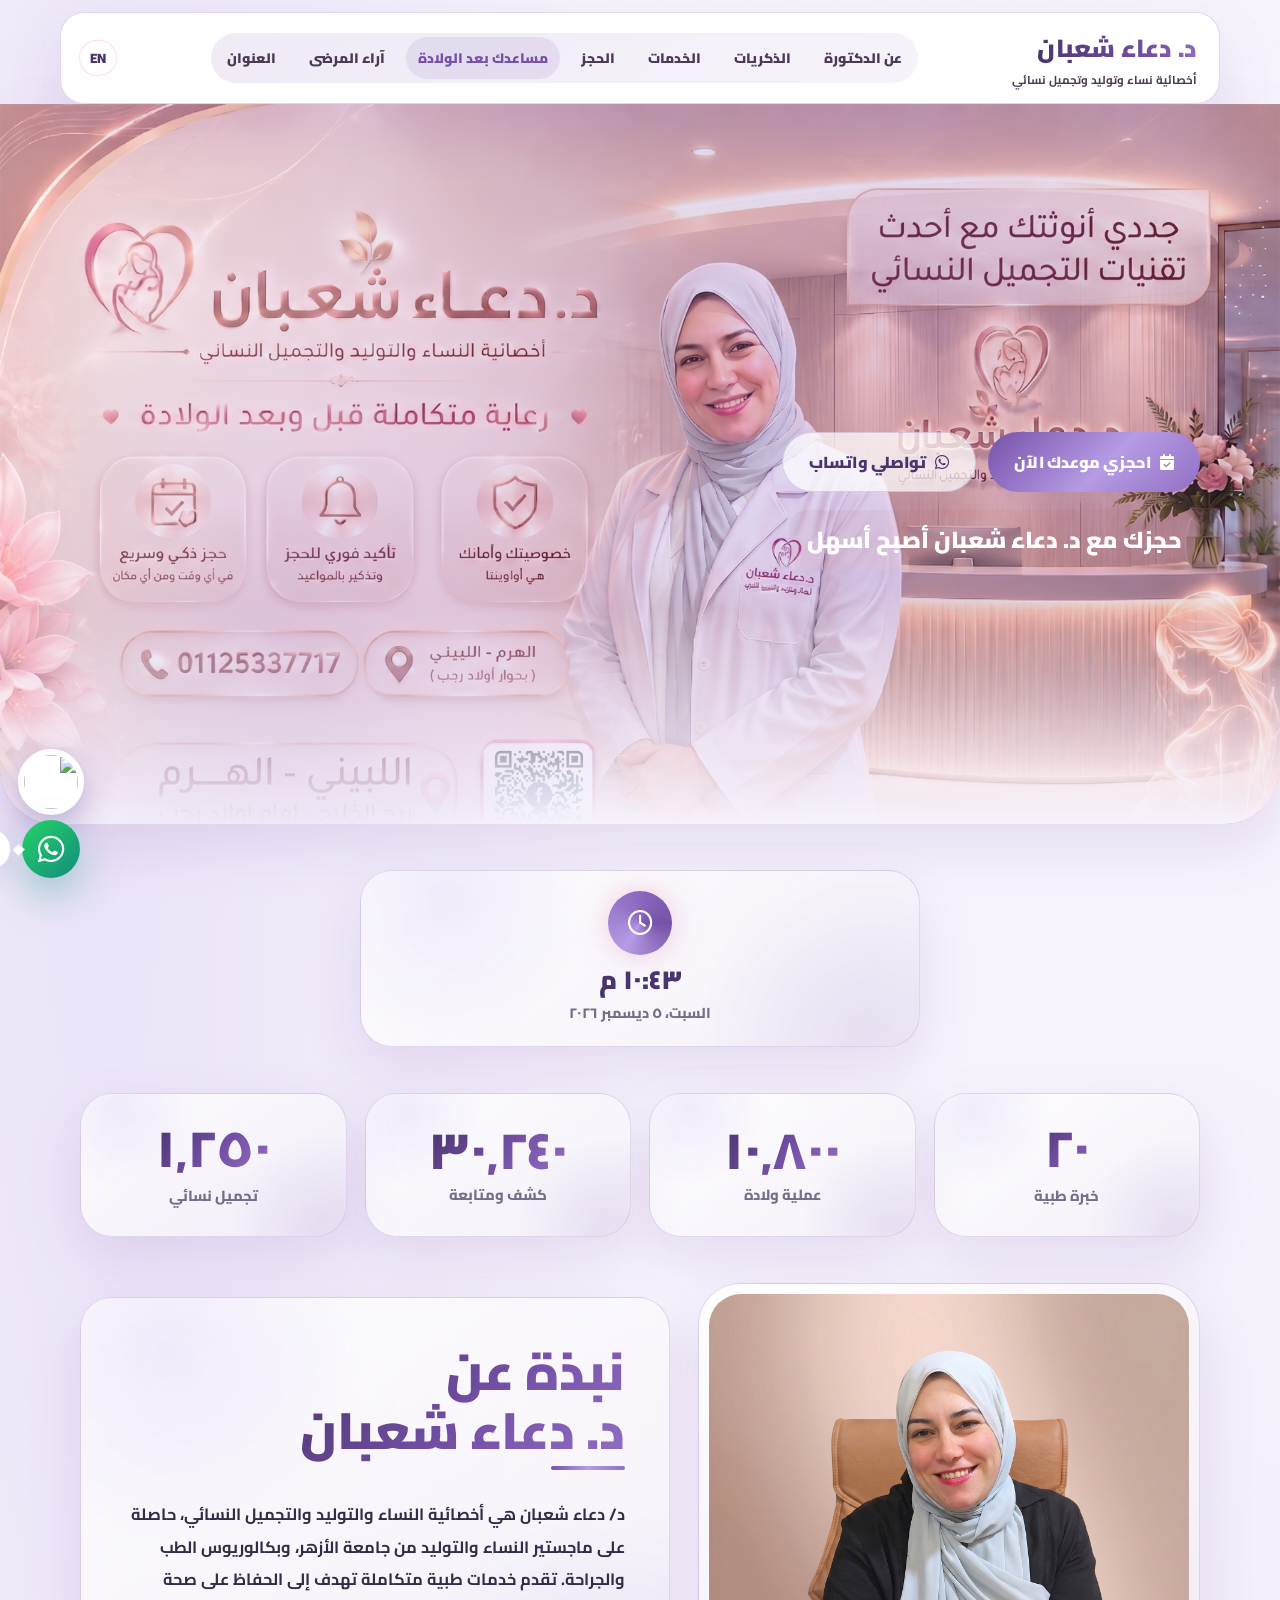
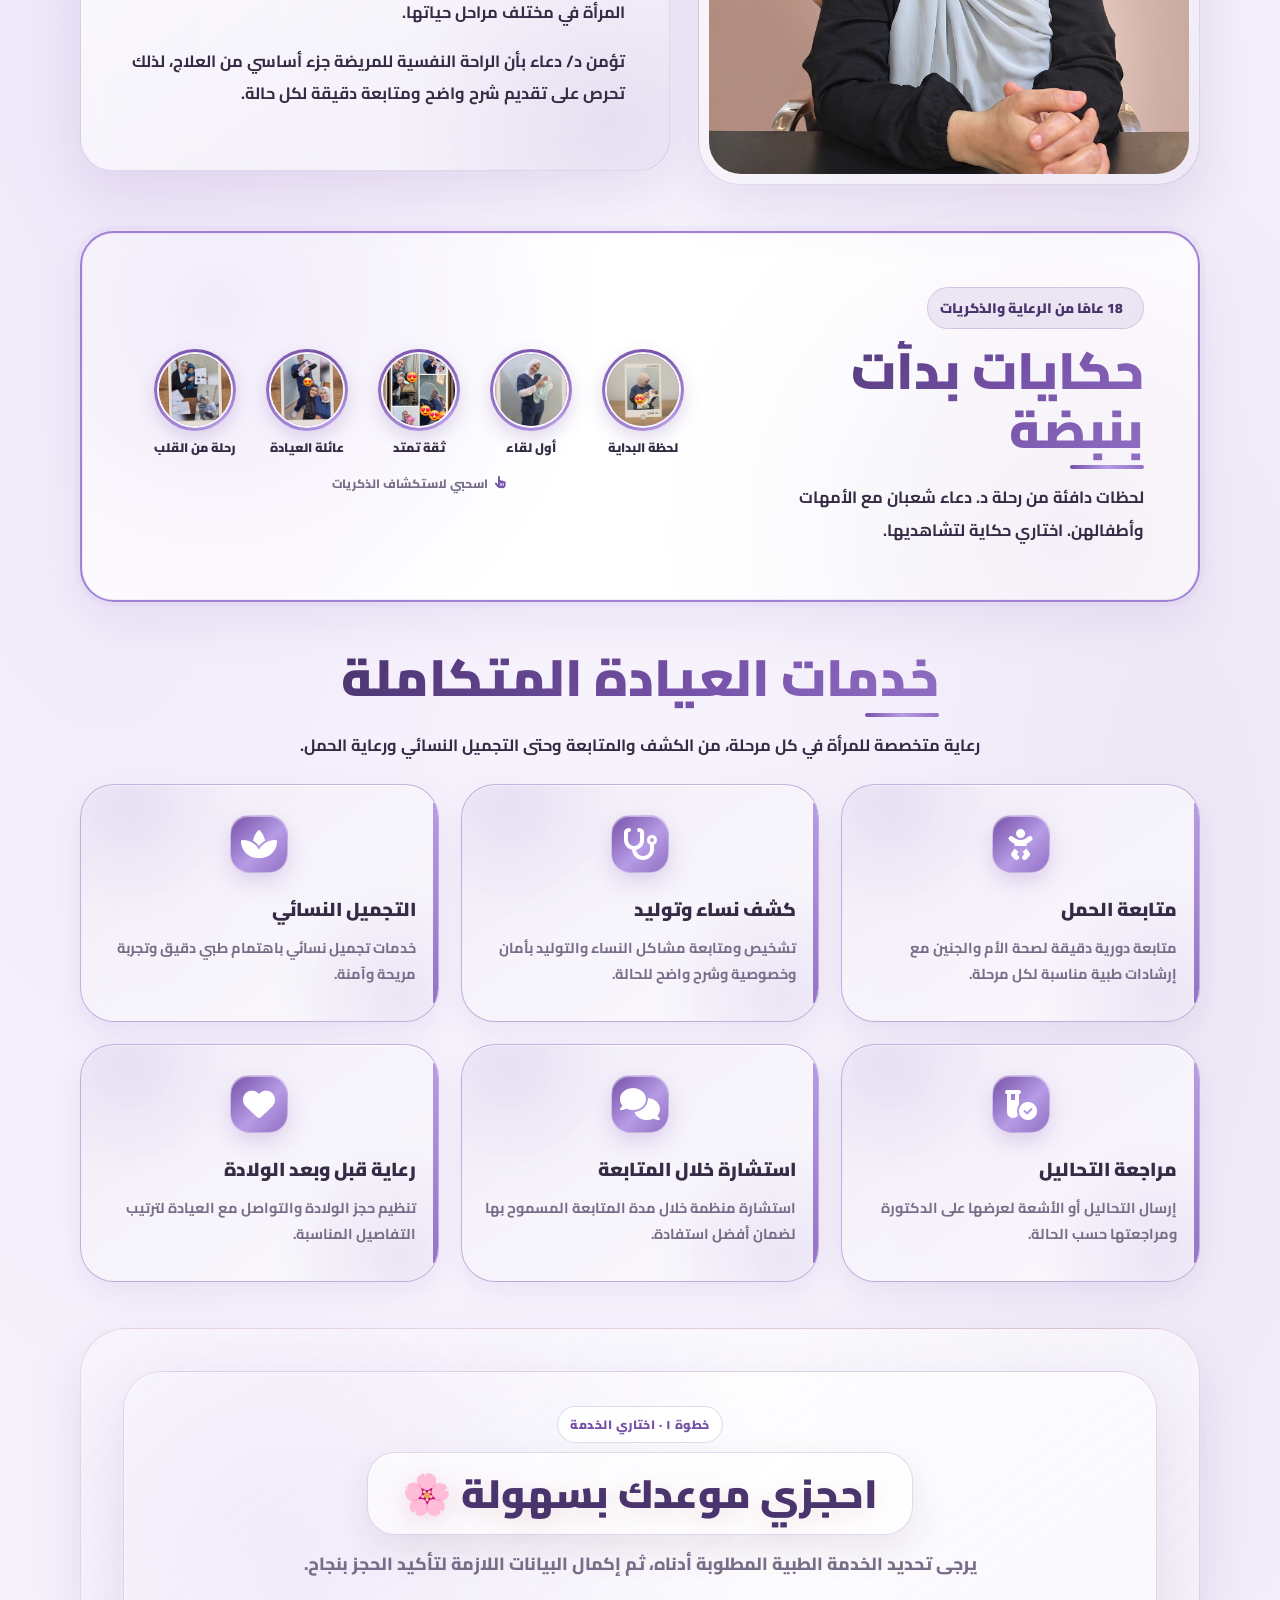
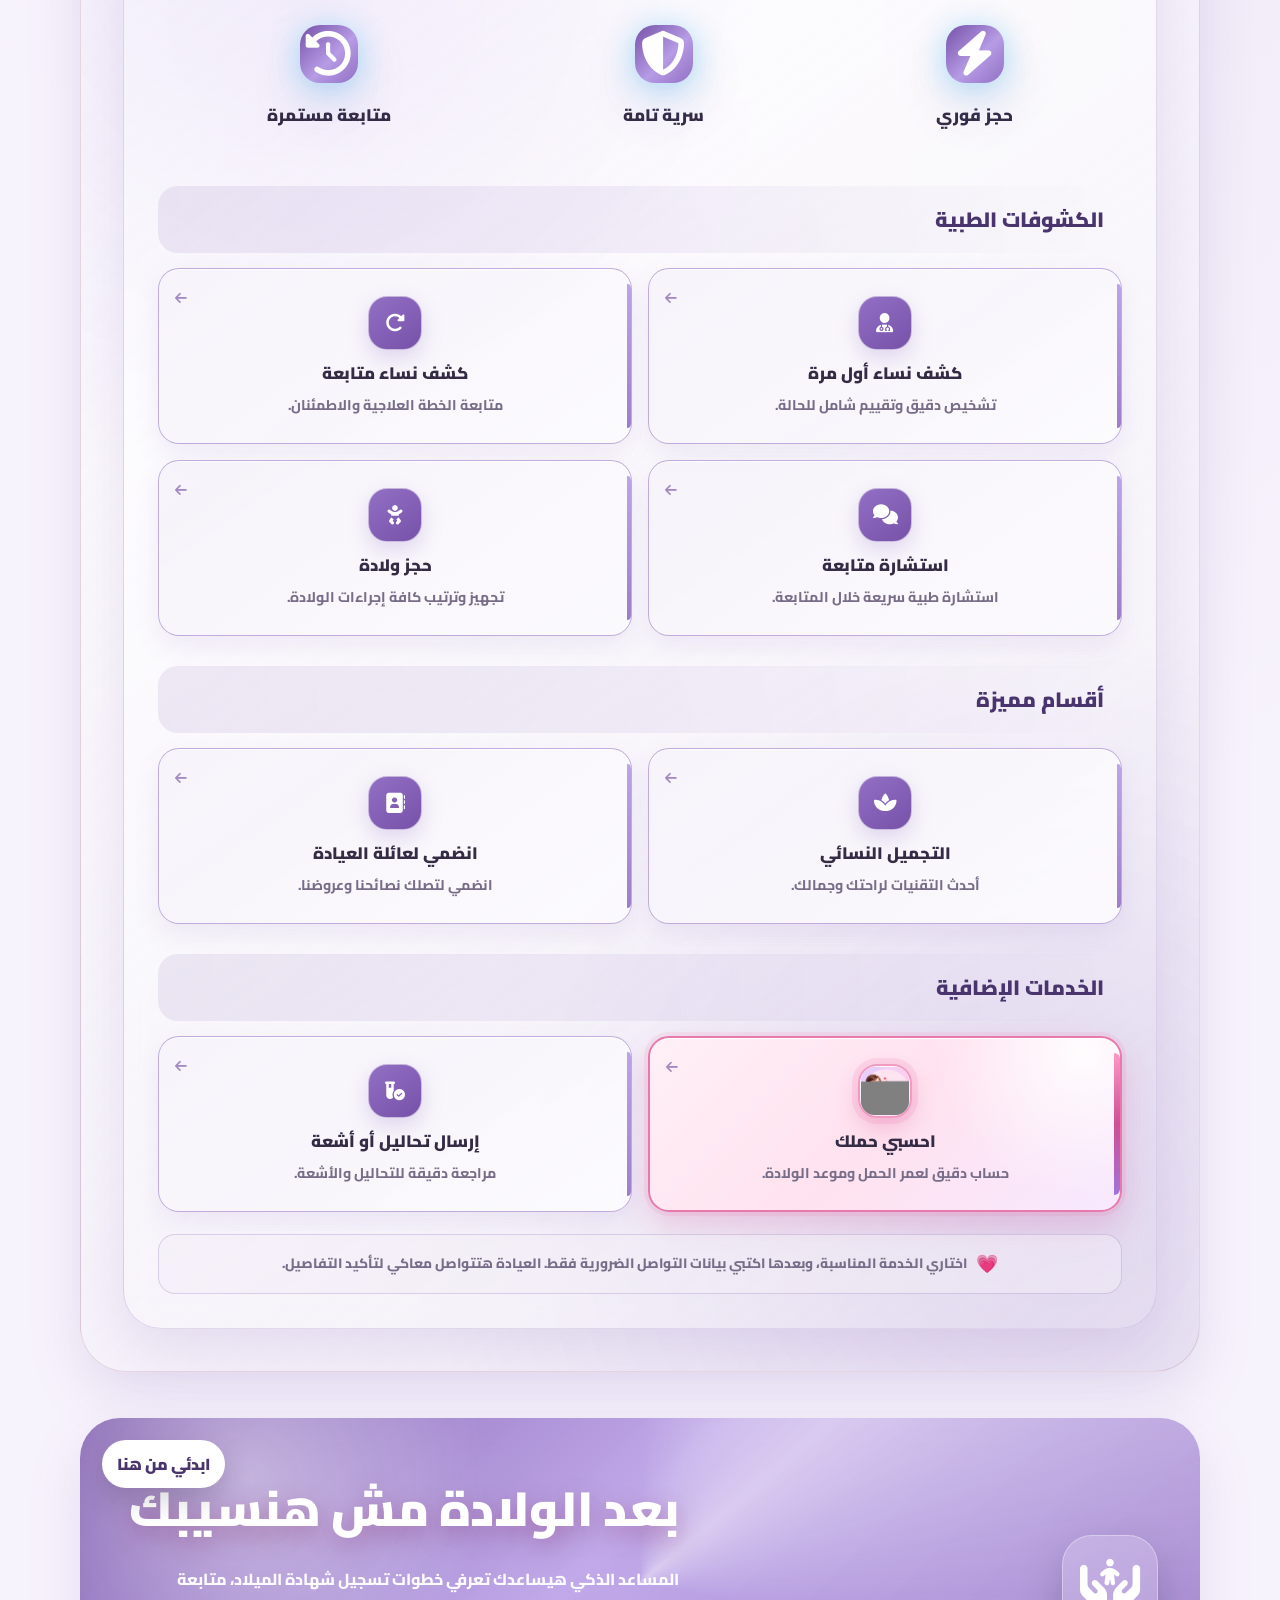
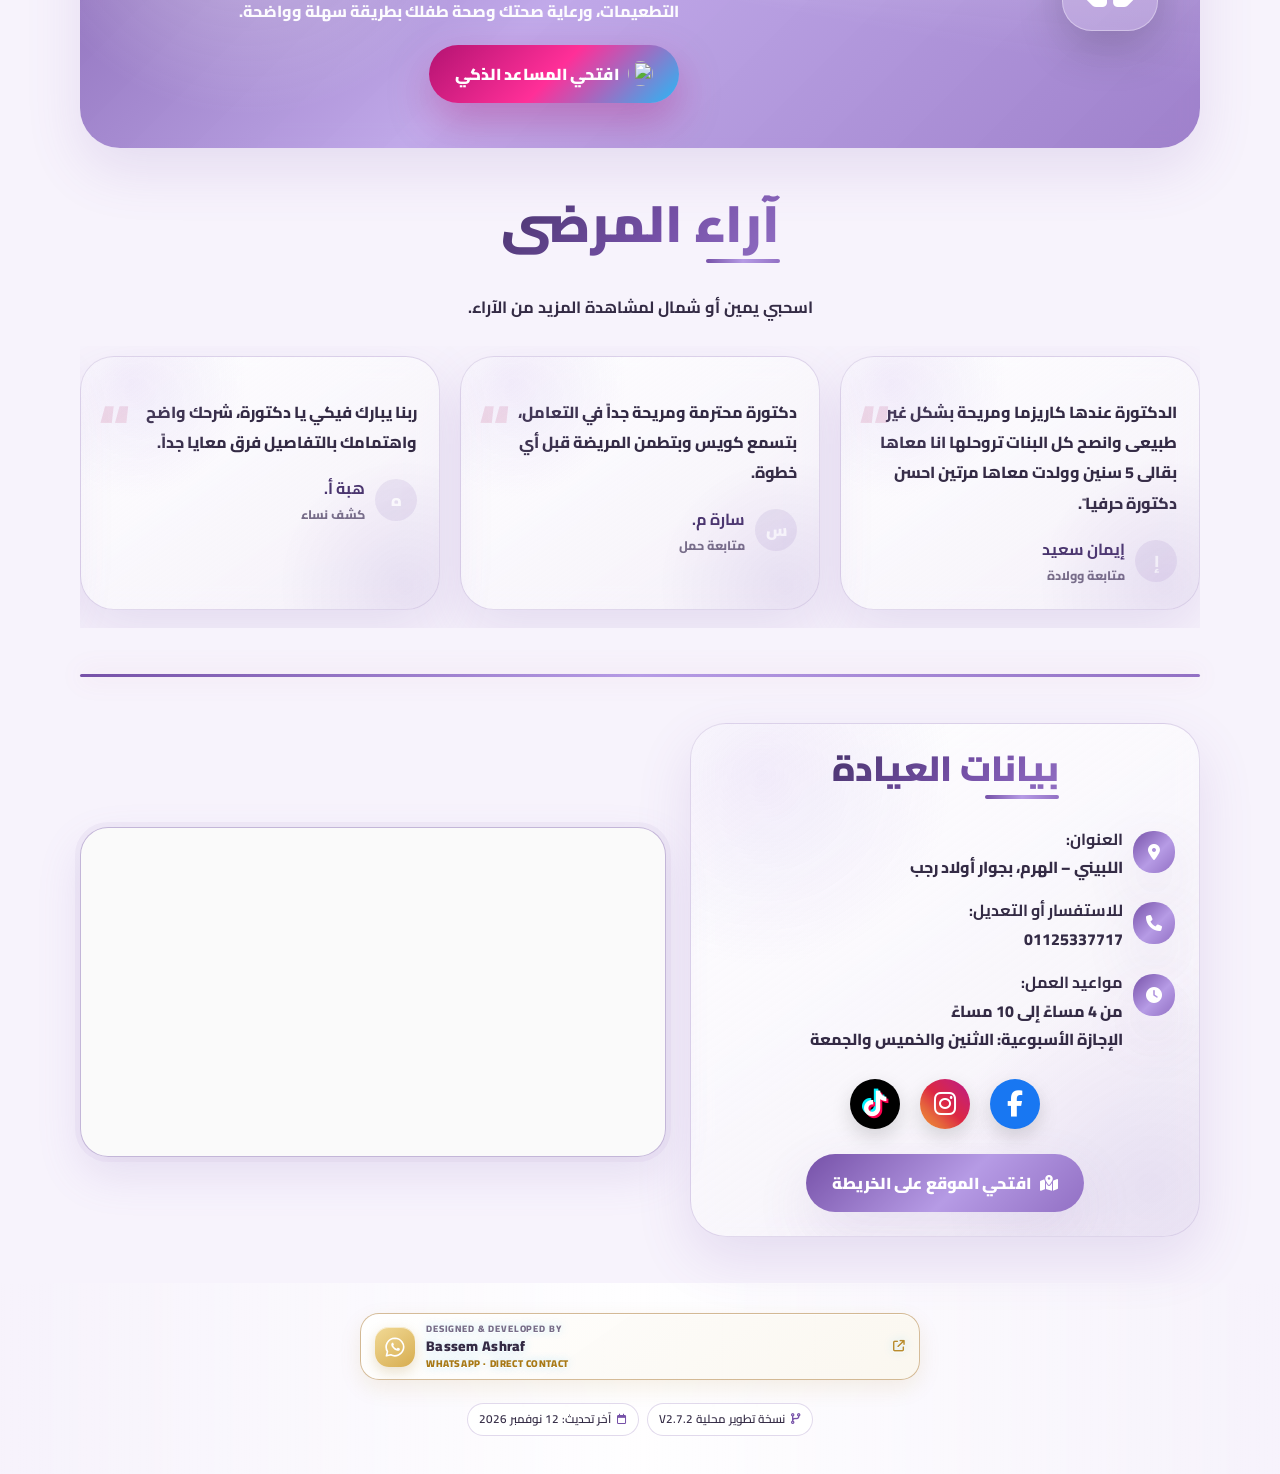
==== commit 4bb151e4: "Release admin trial 2026-11-19" ====
--- a/index.html
+++ b/index.html
@@ -1,382 +1,384 @@
-<!DOCTYPE html>
-<html lang="ar" data-mode="light">
-<head>
-<meta charset="UTF-8">
-<meta name="viewport" content="width=device-width, initial-scale=1.0, maximum-scale=1.0, user-scalable=no, viewport-fit=cover">
-
-<meta property="og:title" content="الدكتورة دعاء شعبان - أخصائية النساء والتوليد والتجميل النسائي">
-<meta property="og:description" content="نظام الحجز الإلكتروني لعيادة دكتورة دعاء شعبان. رعاية طبية متكاملة، احجزي موعدك الآن.">
-<meta property="og:image" content="assets/images/doctor.png">
-<meta property="og:type" content="website">
-<meta name="twitter:card" content="summary_large_image">
-
-<title>عيادة دكتورة دعاء شعبان - الحجز الإلكتروني</title>
-
-<link href="https://fonts.googleapis.com/css2?family=Cairo:wght@400;600;700;800;900&display=swap" rel="stylesheet">
-<link rel="stylesheet" href="https://cdnjs.cloudflare.com/ajax/libs/font-awesome/6.5.1/css/all.min.css">
-
-<link rel="stylesheet" href="css/main.css?v=20261113-booking-v2.8.0">
-<link rel="stylesheet" href="css/gallery.css">
-</head>
-
-<body>
-
-<div class="local-preview-banner" id="localPreviewBanner" role="status" hidden>
-    نسخة تجربة محلية — لن يتم إرسال الحجوزات أو حفظها في الشيت
-</div>
-<div id="scrollDecorations" class="scroll-decorations" aria-hidden="true"></div>
-<div id="bookingCelebration" class="booking-celebration" aria-hidden="true"></div>
-
-<div id="splash" aria-label="واجهة ترحيب عيادة د. دعاء شعبان">
-    <div class="splash-content">
-        <div class="splash-title">الدكتورة</div>
-        <div class="splash-title">دعاء شعبان</div>
-        <div class="splash-sub">أخصائية النساء والتوليد</div>
-        <div class="splash-sub">والتجميل النسائي</div>
-        <div class="splash-line"></div>
-        <div class="splash-loader" role="status" aria-live="polite">
-            <span class="splash-loading-text" data-i18n="clickToStart">جاري تجهيز الموقع</span>
-            <div class="splash-progress-track" aria-hidden="true">
-                <div class="splash-progress-fill"></div>
-                <span class="splash-progress-pattern">♡　✿　♡　✿　♡　✿　♡</span>
-                <span class="splash-progress-runner">🌸</span>
-            </div>
-            <span class="splash-loader-caption" data-i18n="splashWait">لحظات ونبدأ معكِ</span>
-        </div>
-    </div>
-</div>
-
-<div id="fridayAlert" class="friday-modal">
-    <div class="fri-card">
-        <i class="fa-solid fa-calendar-xmark"></i>
-        <h3 data-i18n="holidayTitle">تنبيه المواعيد</h3>
-        <p data-i18n="holidayMsg">الإجازة الأسبوعية للعيادة أيام الاثنين والخميس والجمعة. من فضلكِ اختاري يوماً آخر للحجز.</p>
-        <button class="btn btn-primary" onclick="closeFri()" data-i18n="understood">فهمت</button>
-    </div>
-</div>
-
-<div id="softAlert" class="soft-alert-modal">
-    <div class="soft-alert-card">
-        <i class="fa-solid fa-circle-exclamation"></i>
-        <h3 id="softAlertTitle">تنبيه بسيط</h3>
-        <p id="softAlertMsg">من فضلك أكملي البيانات المطلوبة.</p>
-        <button class="btn btn-primary" onclick="closeSoftAlert()">تمام</button>
-    </div>
-</div>
-
-<div class="pregnancy-nudge" id="pregnancyNudge" hidden>
-    <button class="pregnancy-nudge-backdrop" type="button" data-close-pregnancy-nudge aria-label="إغلاق البطاقة"></button>
-    <section class="pregnancy-nudge-card" role="dialog" aria-modal="true" aria-labelledby="pregnancyNudgeTitle" aria-describedby="pregnancyNudgeText">
-        <button class="pregnancy-nudge-close" type="button" data-close-pregnancy-nudge aria-label="إغلاق"><i class="fa-solid fa-xmark" aria-hidden="true"></i></button>
-        <div class="pregnancy-nudge-confetti" aria-hidden="true">✦　♡　✿　✧</div>
-        <div class="pregnancy-nudge-art" aria-hidden="true"></div>
-        <span class="pregnancy-nudge-kicker" data-i18n="pregnancyNudgeKicker">هدية صغيرة لكِ</span>
-        <h2 id="pregnancyNudgeTitle" data-i18n="pregnancyNudgeTitle">رحلتك للأمومة 💗</h2>
-        <p id="pregnancyNudgeText" data-i18n="pregnancyNudgeText">احسبي فاضل قد إيه على مقابلة صغيرك، وشوفي رحلتك وصلت لكام في المية.</p>
-        <button class="pregnancy-nudge-cta" id="pregnancyNudgeCta" type="button"><span class="pregnancy-nudge-mini-art" aria-hidden="true"></span><span data-i18n="pregnancyNudgeCta">احسبي رحلتك</span><i class="fa-solid fa-arrow-left" aria-hidden="true"></i></button>
-        <span class="pregnancy-nudge-foot" data-i18n="pregnancyNudgeFoot">حساب تقريبي لعمر الحمل وموعد الولادة</span>
-    </section>
-</div>
-
-<button class="pregnancy-float" id="pregnancyFloat" type="button" aria-label="افتحي حاسبة الحمل" title="احسبي رحلتك" hidden>
-    <span class="pregnancy-float-art" aria-hidden="true"></span><span class="pregnancy-float-label" data-i18n="pregnancyFloatLabel">حاسبة الحمل</span>
-</button>
-
-<header class="topbar">
-    <div class="brand">
-        <strong data-i18n="brandName">د. دعاء شعبان</strong>
-        <span data-i18n="brandSub">أخصائية نساء وتوليد وتجميل نسائي</span>
-    </div>
-
-    <nav class="nav">
-        <a href="#about" data-i18n="navAbout">عن الدكتورة</a>
-        <a href="#gallery">الذكريات</a>
-        <a href="#services" data-i18n="navServices">الخدمات</a>
-        <a href="#booking" data-i18n="navBooking">الحجز</a>
-        <a href="#assistant" class="smart-nav-hint" data-i18n="navAssistant">مساعدك بعد الولادة</a>
-        <a href="#reviews" data-i18n="navReviews">آراء المرضى</a>
-        <a href="#contact" data-i18n="navContact">العنوان</a>
-    </nav>
-
-    <div class="control-group">
-        <button class="text-btn" id="langBtn" onclick="toggleLanguage()">EN</button>
-        <button class="icon-btn mobile-menu-btn" onclick="toggleMobileMenu()" title="Menu"><i class="fa-solid fa-bars"></i></button>
-    </div>
-
-    <div class="mobile-menu" id="mobileMenu">
-        <a href="#about" onclick="toggleMobileMenu()" data-i18n="navAbout">عن الدكتورة</a>
-        <a href="#gallery" onclick="toggleMobileMenu()">الذكريات</a>
-        <a href="#services" onclick="toggleMobileMenu()" data-i18n="navServices">الخدمات</a>
-        <a href="#booking" onclick="toggleMobileMenu()" data-i18n="navBooking">الحجز</a>
-        <a href="#assistant" onclick="toggleMobileMenu()" data-i18n="navAssistant">مساعدك بعد الولادة</a>
-        <a href="#reviews" onclick="toggleMobileMenu()" data-i18n="navReviews">آراء المرضى</a>
-        <a href="#contact" onclick="toggleMobileMenu()" data-i18n="navContact">العنوان</a>
-    </div>
-</header>
-
-<main>
-    <section class="hero" id="home">
-        <div class="hero-content">
-
-            <div class="hero-actions">
-                <a href="#booking" class="btn btn-primary"><i class="fa-solid fa-calendar-check"></i> <span data-i18n="bookNow">احجزي موعدك الآن</span></a>
-                <a href="https://wa.me/201125337717" target="_blank" class="btn btn-ghost"><i class="fa-brands fa-whatsapp"></i> <span data-i18n="whatsappNow">تواصلي واتساب</span></a>
-            </div>
-            <div class="hero-note" data-i18n="heroTitle">حجزك مع د. دعاء شعبان أصبح أسهل</div>
-        </div>
-    </section>
-
-    <section class="section clock-section">
-        <div class="clock-card-wide">
-            <div class="clock-ring"><i class="fa-regular fa-clock"></i></div>
-            <div id="clockNow">--:--</div>
-            <div id="todayText">--</div>
-        </div>
-    </section>
-
-    <section class="section stats-bar">
-        <div class="stat-card">
-            <div>
-                <div class="stat-number" data-target="20">0</div>
-                <div class="stat-label" data-i18n="statExperience">خبرة طبية</div>
-            </div>
-        </div>
-        <div class="stat-card">
-            <div>
-                <div class="stat-number" data-target="10800" data-weekly-increase="4">0</div>
-                <div class="stat-label" data-i18n="statBirth">عملية ولادة</div>
-            </div>
-        </div>
-        <div class="stat-card">
-            <div>
-                <div class="stat-number" data-target="30240" data-weekly-increase="60">0</div>
-                <div class="stat-label" data-i18n="statVisits">كشف ومتابعة</div>
-            </div>
-        </div>
-        <div class="stat-card">
-            <div>
-                <div class="stat-number" data-target="1250" data-weekly-increase="80">0</div>
-                <div class="stat-label" data-i18n="statAesthetic">تجميل نسائي</div>
-            </div>
-        </div>
-    </section>
-
-    <section class="section about-wrap" id="about">
-        <div class="doctor-photo">
-            <img src="assets/images/doctor.png" alt="دكتورة دعاء شعبان">
-        </div>
-        <div class="info-card">
-            <h2 class="section-title about-title"><span data-i18n="aboutTitle1">نبذة عن</span><span data-i18n="aboutTitle2">د. دعاء شعبان</span></h2>
-            <p class="section-lead" data-i18n="aboutText1">
-                د/ دعاء شعبان هي أخصائية النساء والتوليد والتجميل النسائي، حاصلة على ماجستير النساء والتوليد من جامعة الأزهر،
-                وبكالوريوس الطب والجراحة. تقدم خدمات طبية متكاملة تهدف إلى الحفاظ على صحة المرأة في مختلف مراحل حياتها.
-            </p>
-            <p class="section-lead" data-i18n="aboutText2">
-                تؤمن د/ دعاء بأن الراحة النفسية للمريضة جزء أساسي من العلاج، لذلك تحرص على تقديم شرح واضح ومتابعة دقيقة لكل حالة.
-            </p>
-        </div>
-    </section>
-
-
-    <section class="section story-album" id="gallery" aria-labelledby="galleryTitle">
-        <div class="album-intro reveal-on-scroll">
-            <span class="album-kicker"><i class="fa-solid fa-sparkles" aria-hidden="true"></i> 18 عامًا من الرعاية والذكريات</span>
-            <h2 class="section-title" id="galleryTitle">حكايات بدأت بنبضة</h2>
-            <p class="section-lead">لحظات دافئة من رحلة د. دعاء شعبان مع الأمهات وأطفالهن. اختاري حكاية لتشاهديها.</p>
-        </div>
-        <div class="story-rail-shell reveal-on-scroll">
-            <div class="story-rail" role="group" aria-label="قصص وذكريات العيادة">
-                <button class="clinic-story" type="button" data-image="assets/images/gallery/memory-01.jpg" data-alt="لحظة من رحلة الرعاية" data-kicker="لحظة البداية" data-title="البداية دائمًا نبضة" data-caption="من أول لحظة اطمئنان، تبدأ حكاية جديدة مليئة بالأمل والرعاية.">
-                    <span class="clinic-story-ring"><img src="assets/images/gallery/memory-01.jpg" alt="" loading="lazy"></span><span class="clinic-story-label">لحظة البداية</span>
-                </button>
-                <button class="clinic-story" type="button" data-image="assets/images/gallery/memory-02.png" data-alt="لحظة سعادة مع مولود جديد" data-kicker="لحظة وصول" data-title="أول لقاء" data-caption="لحظة لا تتكرر، وابتسامة تختصر رحلة كاملة من الانتظار.">
-                    <span class="clinic-story-ring"><img src="assets/images/gallery/memory-02.png" alt="" loading="lazy"></span><span class="clinic-story-label">أول لقاء</span>
-                </button>
-                <button class="clinic-story" type="button" data-image="assets/images/gallery/memory-03.jpg" data-alt="ذكرى من المتابعة والرعاية" data-kicker="ثقة تمتد" data-title="معكِ خطوة بخطوة" data-caption="متابعة هادئة وشرح واضح، لأن الاطمئنان جزء أساسي من الرعاية.">
-                    <span class="clinic-story-ring"><img src="assets/images/gallery/memory-03.jpg" alt="" loading="lazy"></span><span class="clinic-story-label">ثقة تمتد</span>
-                </button>
-                <button class="clinic-story" type="button" data-image="assets/images/gallery/memory-04.png" data-alt="ذكرى سعيدة مع الأسرة" data-kicker="عائلة العيادة" data-title="ذكريات تكبر معنا" data-caption="أطفال كبروا، وأسر ما زالت الثقة تجمعنا بها عامًا بعد عام.">
-                    <span class="clinic-story-ring"><img src="assets/images/gallery/memory-04.png" alt="" loading="lazy"></span><span class="clinic-story-label">عائلة العيادة</span>
-                </button>
-                <button class="clinic-story" type="button" data-image="assets/images/gallery/memory-05.png" data-alt="ذكرى من سنوات الرعاية" data-kicker="18 عامًا" data-title="رحلة من القلب" data-caption="سنوات من الخبرة، وآلاف الحكايات التي بدأت كلها بنبضة.">
-                    <span class="clinic-story-ring"><img src="assets/images/gallery/memory-05.png" alt="" loading="lazy"></span><span class="clinic-story-label">رحلة من القلب</span>
-                </button>
-            </div>
-            <span class="story-rail-hint"><i class="fa-solid fa-hand-pointer" aria-hidden="true"></i> اسحبي لاستكشاف الذكريات</span>
-        </div>
-    </section>
-
-    <div class="story-viewer" id="storyViewer" aria-hidden="true" role="dialog" aria-modal="true" aria-label="عرض قصة من ذكريات العيادة">
-        <button class="story-backdrop" type="button" tabindex="-1" data-story-close aria-label="إغلاق القصص"></button>
-        <div class="story-dialog">
-            <div class="story-progress" id="storyProgress" aria-hidden="true"></div>
-            <button class="story-viewer-close" type="button" data-story-close aria-label="إغلاق"><i class="fa-solid fa-xmark"></i></button>
-            <button class="story-viewer-pause" type="button" id="storyPause" aria-label="إيقاف عرض القصص مؤقتًا" aria-pressed="false"><i class="fa-solid fa-pause"></i></button>
-            <img class="story-viewer-image" id="storyViewerImage" src="" alt="">
-            <div class="story-viewer-shade"></div>
-            <button class="story-viewer-nav story-viewer-prev" type="button" id="storyPrev" aria-label="القصة السابقة"><i class="fa-solid fa-chevron-right"></i></button>
-            <button class="story-viewer-nav story-viewer-next" type="button" id="storyNext" aria-label="القصة التالية"><i class="fa-solid fa-chevron-left"></i></button>
-            <div class="story-viewer-copy" aria-live="polite">
-                <span class="story-viewer-kicker" id="storyViewerKicker"></span>
-                <h3 id="storyViewerTitle"></h3>
-                <p id="storyViewerCaption"></p>
-            </div>
-            <span class="story-viewer-count" id="storyViewerCount" aria-live="polite"></span>
-        </div>
-    </div>
-
-    <section class="section" id="services">
-        <div style="text-align:center; margin-bottom:22px;">
-            <h2 class="section-title" data-i18n="servicesTitle">خدمات العيادة المتكاملة</h2>
-            <p class="section-lead" style="max-width:720px; margin:auto;" data-i18n="servicesLead">رعاية متخصصة للمرأة في كل مرحلة، من الكشف والمتابعة وحتى التجميل النسائي ورعاية الحمل.</p>
-        </div>
-
-        <div class="services-grid">
-            <div class="service-card">
-                <i class="fa-solid fa-baby"></i>
-                <h3 data-i18n="service1Title">متابعة الحمل</h3>
-                <p data-i18n="service1Text">متابعة دورية دقيقة لصحة الأم والجنين مع إرشادات طبية مناسبة لكل مرحلة.</p>
-            </div>
-            <div class="service-card">
-                <i class="fa-solid fa-stethoscope"></i>
-                <h3 data-i18n="service2Title">كشف نساء وتوليد</h3>
-                <p data-i18n="service2Text">تشخيص ومتابعة مشاكل النساء والتوليد بأمان وخصوصية وشرح واضح للحالة.</p>
-            </div>
-            <div class="service-card">
-                <i class="fa-solid fa-spa"></i>
-                <h3 data-i18n="service3Title">التجميل النسائي</h3>
-                <p data-i18n="service3Text">خدمات تجميل نسائي باهتمام طبي دقيق وتجربة مريحة وآمنة.</p>
-            </div>
-            <div class="service-card">
-                <i class="fa-solid fa-vial-circle-check"></i>
-                <h3 data-i18n="service4Title">مراجعة التحاليل</h3>
-                <p data-i18n="service4Text">إرسال التحاليل أو الأشعة لعرضها على الدكتورة ومراجعتها حسب الحالة.</p>
-            </div>
-            <div class="service-card">
-                <i class="fa-solid fa-comments"></i>
-                <h3 data-i18n="service5Title">استشارة خلال المتابعة</h3>
-                <p data-i18n="service5Text">استشارة منظمة خلال مدة المتابعة المسموح بها لضمان أفضل استفادة.</p>
-            </div>
-            <div class="service-card">
-                <i class="fa-solid fa-heart"></i>
-                <h3 data-i18n="service6Title">رعاية قبل وبعد الولادة</h3>
-                <p data-i18n="service6Text">تنظيم حجز الولادة والتواصل مع العيادة لترتيب التفاصيل المناسبة.</p>
-            </div>
-        </div>
-    </section>
-
-    <section class="section booking-section" id="booking">
-        <div class="visitor-presence" id="visitorPresence" role="status" aria-live="polite" hidden>
-            <span class="presence-pips" aria-hidden="true"></span><span class="presence-copy"></span>
-        </div>
-        <div id="bookingArea"></div>
-    </section>
-
-    <section class="section" id="assistant">
-        <div class="assistant-card">
-            <div class="assistant-icon"><i class="fa-solid fa-hands-holding-child"></i></div>
-            <div>
-                <h2 data-i18n="assistantTitle">بعد الولادة مش هنسيبك</h2>
-                <p data-i18n="assistantText">
-                    المساعد الذكي هيساعدك تعرفي خطوات تسجيل شهادة الميلاد، متابعة التطعيمات، ورعاية صحتك وصحة طفلك بطريقة سهلة وواضحة.
-                </p>
-                <a href="https://dokyy2.github.io/smart-assistant/" target="_blank" rel="noopener noreferrer" class="btn assistant-launch-link">
-                    <img src="https://dokyy2.github.io/smart-assistant/assets/images/assistant-logo.png" alt="" loading="lazy"> <span data-i18n="assistantBtn">افتحي المساعد الذكي</span>
-                </a>
-            </div>
-        </div>
-    </section>
-
-    <div class="assistant-float" id="assistantFloat" hidden>
-        <p class="assistant-hint" id="assistantHint" role="status" hidden>اسأليني 💬</p>
-        <button class="assistant-orb" id="assistantOpen" type="button" aria-label="فتح المساعد الذكي" aria-expanded="false">
-            <img src="https://dokyy2.github.io/smart-assistant/assets/images/assistant-logo.png" alt="">
-        </button>
-    </div>
-
-    <div class="assistant-modal" id="assistantModal" hidden>
-        <button class="assistant-modal-backdrop" type="button" data-close-assistant aria-label="إغلاق نافذة المساعد"></button>
-        <section class="assistant-dialog" role="dialog" aria-modal="true" aria-label="المساعد الذكي بعد الولادة">
-            <div class="assistant-dialog-head"><span><img src="https://dokyy2.github.io/smart-assistant/assets/images/assistant-logo.png" alt=""> المساعد الذكي</span><button type="button" data-close-assistant aria-label="إغلاق">×</button></div>
-            <iframe class="assistant-frame" title="المساعد الذكي للأم والطفل" data-src="https://dokyy2.github.io/smart-assistant/" loading="lazy"></iframe>
-        </section>
-    </div>
-
-    <section class="section" id="reviews">
-        <div style="text-align:center; margin-bottom:22px;">
-            <h2 class="section-title" data-i18n="reviewsTitle">آراء المرضى</h2>
-            <p class="section-lead" data-i18n="reviewsLead">كلمات لطيفة من تجارب حقيقية مع العيادة.</p>
-        </div>
-        <div class="reviews-scroll">
-            <div class="review-card"><p>الدكتورة عندها كاريزما ومريحة بشكل غير طبيعى وانصح كل البنات تروحلها انا معاها بقالى 5 سنين وولدت معاها مرتين احسن دكتورة حرفيا ً.</p><div class="review-person"><div class="avatar">إ</div><div><strong>إيمان سعيد</strong><span>متابعة وولادة</span></div></div></div>
-            <div class="review-card"><p>دكتورة محترمة ومريحة جداً في التعامل، بتسمع كويس وبتطمن المريضة قبل أي خطوة.</p><div class="review-person"><div class="avatar">س</div><div><strong>سارة م.</strong><span>متابعة حمل</span></div></div></div>
-            <div class="review-card"><p>ربنا يبارك فيكي يا دكتورة، شرحك واضح واهتمامك بالتفاصيل فرق معايا جداً.</p><div class="review-person"><div class="avatar">ه</div><div><strong>هبة أ.</strong><span>كشف نساء</span></div></div></div>
-            <div class="review-card"><p>العيادة منظمة والدكتورة شاطرة وبتتعامل بذوق. تجربة مريحة من أول الحجز.</p><div class="review-person"><div class="avatar">م</div><div><strong>مريم ع.</strong><span>متابعة بالعيادة</span></div></div></div>
-            <div class="review-card"><p>دكتورة دعاء من أحسن الدكاترة، ربنا يبارك فيها ويجعل تعبها في ميزان حسناتها.</p><div class="review-person"><div class="avatar">أ</div><div><strong>أمل ج.</strong><span>متابعة نساء</span></div></div></div>
-            <div class="review-card"><p>كنت قلقة جداً، لكن طريقة شرح الدكتورة وهدوءها خلوني أطمن بسرعة.</p><div class="review-person"><div class="avatar">ن</div><div><strong>ندى ر.</strong><span>كشف أول مرة</span></div></div></div>
-            <div class="review-card"><p>متابعة الحمل كانت ممتازة، وكل زيارة كنت بخرج فاهمة كل حاجة ومطمئنة.</p><div class="review-person"><div class="avatar">ي</div><div><strong>ياسمين ع.</strong><span>متابعة حمل</span></div></div></div>
-            <div class="review-card"><p>احترام وذوق واهتمام بالتفاصيل، شكراً دكتورة دعاء على تعبك معانا.</p><div class="review-person"><div class="avatar">ر</div><div><strong>رحاب س.</strong><span>استشارة متابعة</span></div></div></div>
-            <div class="review-card"><p>النظام سهل والحجز واضح، والعيادة تواصلت معايا بسرعة لتأكيد المعاد.</p><div class="review-person"><div class="avatar">د</div><div><strong>دعاء ك.</strong><span>حجز أونلاين</span></div></div></div>
-        </div>
-    </section>
-
-    <div class="neon-divider"></div>
-
-    <section class="section contact-wrap" id="contact">
-        <div class="contact-card">
-            <h2 class="section-title" style="font-size:2.2rem;" data-i18n="contactTitle">بيانات العيادة</h2>
-            <div class="contact-line"><i class="fa-solid fa-location-dot"></i><div><b data-i18n="addressLabel">العنوان:</b><br><span data-i18n="addressText">اللبيني – الهرم، بجوار أولاد رجب</span></div></div>
-            <div class="contact-line"><i class="fa-solid fa-phone"></i><div><b data-i18n="phoneLabel">للاستفسار أو التعديل:</b><br>01125337717</div></div>
-            <div class="contact-line"><i class="fa-solid fa-clock"></i><div><b data-i18n="hoursLabel">مواعيد العمل:</b><br><span data-i18n="hoursText">من 4 مساءً إلى 10 مساءً</span><br><span data-i18n="holidayFooter">الإجازة الأسبوعية: الاثنين والخميس والجمعة</span></div></div>
-
-            <div class="social-links">
-                <a href="https://www.facebook.com/share/1BvSArkpXk/" target="_blank" class="social-icon fb" title="Facebook"><i class="fa-brands fa-facebook-f"></i></a>
-                <a href="https://www.instagram.com/dr.doaa.shaban?igsh=MTNjNjJ1end3bzczeQ==" target="_blank" class="social-icon ig" title="Instagram"><i class="fa-brands fa-instagram"></i></a>
-                <a href="https://www.tiktok.com/@doaaobgyn?_r=1&_t=ZS-96BMLWSyNdY" target="_blank" class="social-icon tt" title="TikTok"><i class="fa-brands fa-tiktok"></i></a>
-            </div>
-
-            <a href="https://maps.app.goo.gl/Dn6sKp86cdJ2K5k79?g_st=ic" target="_blank" class="btn btn-primary"><i class="fa-solid fa-map-location-dot"></i> <span data-i18n="mapBtn">افتحي الموقع على الخريطة</span></a>
-        </div>
-
-        <iframe
-            class="map-frame"
-            loading="lazy"
-            allowfullscreen
-            referrerpolicy="no-referrer-when-downgrade"
-            src="https://www.google.com/maps?q=%D8%A7%D9%84%D9%84%D8%A8%D9%8A%D9%86%D9%8A%20%D8%A7%D9%84%D9%87%D8%B1%D9%85%20%D8%A8%D8%AC%D9%88%D8%A7%D8%B1%20%D8%A3%D9%88%D9%84%D8%A7%D8%AF%20%D8%B1%D8%AC%D8%A8&output=embed">
-        </iframe>
-    </section>
-</main>
-
-<footer class="footer">
-    <div class="footer-signature">
-        <a class="footer-credit" href="https://wa.me/201021708011" target="_blank" rel="noopener noreferrer" aria-label="التواصل مع المهندس باسم أشرف عبر واتساب">
-            <span class="footer-whatsapp-mark" aria-hidden="true">
-                <svg viewBox="0 0 24 24" focusable="false">
-                    <path d="M12 2.4a9.6 9.6 0 0 0-8.18 14.63L2.7 21.6l4.72-1.08A9.6 9.6 0 1 0 12 2.4Z" fill="none" stroke="currentColor" stroke-width="1.8" stroke-linejoin="round"/>
-                    <path d="M8.5 7.85c.16-.38.33-.39.61-.39h.52c.17 0 .36.03.44.27l.62 1.54c.08.2.05.39-.08.53l-.4.47c-.12.13-.25.26-.1.5.15.26.67 1.1 1.44 1.78.99.88 1.82 1.15 2.08 1.29.26.13.41.11.56-.07l.7-.82c.16-.19.34-.16.57-.08l1.45.68c.24.12.4.17.45.27.06.1.06.59-.14 1.16-.19.57-1.1 1.09-1.52 1.15-.4.06-.9.09-1.46-.09-.34-.11-.78-.26-1.34-.5-2.36-1.02-3.9-3.42-4.02-3.59-.12-.17-.96-1.27-.96-2.42 0-1.16.6-1.72.81-1.96Z" fill="currentColor"/>
-                </svg>
-            </span>
-            <span class="footer-signature-copy"><small>DESIGNED &amp; DEVELOPED BY</small><strong>Bassem Ashraf</strong><span>WHATSAPP · DIRECT CONTACT</span></span>
-            <i class="fa-solid fa-arrow-up-right-from-square footer-signature-arrow" aria-hidden="true"></i>
-        </a>
-        <div class="footer-meta" aria-label="معلومات الإصدار والتحديث">
-            <span class="footer-version"><i class="fa-solid fa-code-branch" aria-hidden="true"></i> الإصدار V2.8.0</span>
-            <span class="footer-updated"><i class="fa-regular fa-calendar" aria-hidden="true"></i> آخر تحديث: 13 نوفمبر 2026</span>
-        </div>
-    </div>
-</footer>
-
-<a href="https://wa.me/201125337717" target="_blank" rel="noopener noreferrer" class="whatsapp-float" aria-label="التواصل مع العيادة عبر واتساب" onclick="handleVibrate()">
-    <i class="fa-brands fa-whatsapp" aria-hidden="true"></i><span class="whatsapp-float-hint">للتواصل</span>
-</a>
-
-<button class="back-to-top" id="backToTop" type="button" aria-label="العودة إلى أعلى الصفحة" title="العودة إلى أعلى الصفحة" onclick="window.scrollTo({top:0,behavior:'smooth'})">
-    <i class="fa-solid fa-arrow-up" aria-hidden="true"></i>
-</button>
-
-<script src="js/main.js?v=20261113-booking-v2.8.0"></script>
-<script src="js/gallery.js"></script>
-
-</body>
-</html>
+<!DOCTYPE html>
+<html lang="ar" data-mode="light">
+<head>
+<meta charset="UTF-8">
+<meta name="viewport" content="width=device-width, initial-scale=1.0, maximum-scale=1.0, user-scalable=no, viewport-fit=cover">
+
+<meta property="og:title" content="الدكتورة دعاء شعبان - أخصائية النساء والتوليد والتجميل النسائي">
+<meta property="og:description" content="نظام الحجز الإلكتروني لعيادة دكتورة دعاء شعبان. رعاية طبية متكاملة، احجزي موعدك الآن.">
+<meta property="og:image" content="assets/images/doctor.png">
+<meta property="og:type" content="website">
+<meta name="twitter:card" content="summary_large_image">
+
+<title>عيادة دكتورة دعاء شعبان - الحجز الإلكتروني</title>
+
+<link href="https://fonts.googleapis.com/css2?family=Cairo:wght@400;600;700;800;900&display=swap" rel="stylesheet">
+<link rel="stylesheet" href="https://cdnjs.cloudflare.com/ajax/libs/font-awesome/6.5.1/css/all.min.css">
+
+  <link rel="stylesheet" href="css/main.css?v=20261112-ux-review2">
+<link rel="stylesheet" href="css/gallery.css">
+</head>
+
+<body>
+
+<div class="local-preview-banner" id="localPreviewBanner" role="status" hidden>
+    معاينة ملفات محلية — لن يتم إرسال الحجوزات أو حفظها
+</div>
+<div id="scrollDecorations" class="scroll-decorations" aria-hidden="true"></div>
+<div id="bookingCelebration" class="booking-celebration" aria-hidden="true"></div>
+
+<div id="splash" aria-label="واجهة ترحيب عيادة د. دعاء شعبان">
+    <div class="splash-content">
+        <div class="splash-title">الدكتورة</div>
+        <div class="splash-title">دعاء شعبان</div>
+        <div class="splash-sub">أخصائية النساء والتوليد</div>
+        <div class="splash-sub">والتجميل النسائي</div>
+        <div class="splash-line"></div>
+        <div class="splash-loader" role="status" aria-live="polite">
+            <span class="splash-loading-text" data-i18n="clickToStart">جاري تجهيز الموقع</span>
+            <div class="splash-progress-track" aria-hidden="true">
+                <div class="splash-progress-fill"></div>
+                <span class="splash-progress-pattern">♡　✿　♡　✿　♡　✿　♡</span>
+                <span class="splash-progress-runner">🌸</span>
+            </div>
+            <span class="splash-loader-caption" data-i18n="splashWait">لحظات ونبدأ معكِ</span>
+        </div>
+    </div>
+</div>
+
+<div id="fridayAlert" class="friday-modal">
+    <div class="fri-card">
+        <i class="fa-solid fa-calendar-xmark"></i>
+        <h3 data-i18n="holidayTitle">تنبيه المواعيد</h3>
+        <p data-i18n="holidayMsg">الإجازة الأسبوعية للعيادة أيام الاثنين والخميس والجمعة. من فضلكِ اختاري يوماً آخر للحجز.</p>
+        <button class="btn btn-primary" onclick="closeFri()" data-i18n="understood">فهمت</button>
+    </div>
+</div>
+
+<div id="softAlert" class="soft-alert-modal">
+    <div class="soft-alert-card">
+        <i class="fa-solid fa-circle-exclamation"></i>
+        <h3 id="softAlertTitle">تنبيه بسيط</h3>
+        <p id="softAlertMsg">من فضلك أكملي البيانات المطلوبة.</p>
+        <button class="btn btn-primary" onclick="closeSoftAlert()">تمام</button>
+    </div>
+</div>
+
+<div class="pregnancy-nudge" id="pregnancyNudge" hidden>
+    <button class="pregnancy-nudge-backdrop" type="button" data-close-pregnancy-nudge aria-label="إغلاق البطاقة"></button>
+    <section class="pregnancy-nudge-card" role="dialog" aria-modal="true" aria-labelledby="pregnancyNudgeTitle" aria-describedby="pregnancyNudgeText">
+        <button class="pregnancy-nudge-close" type="button" data-close-pregnancy-nudge aria-label="إغلاق"><i class="fa-solid fa-xmark" aria-hidden="true"></i></button>
+        <div class="pregnancy-nudge-confetti" aria-hidden="true">✦　♡　✿　✧</div>
+        <div class="pregnancy-nudge-art" aria-hidden="true"></div>
+        <span class="pregnancy-nudge-kicker" data-i18n="pregnancyNudgeKicker">هدية صغيرة لكِ</span>
+        <h2 id="pregnancyNudgeTitle" data-i18n="pregnancyNudgeTitle">رحلتك للأمومة 💗</h2>
+        <p id="pregnancyNudgeText" data-i18n="pregnancyNudgeText">احسبي فاضل قد إيه على مقابلة صغيرك، وشوفي رحلتك وصلت لكام في المية.</p>
+        <button class="pregnancy-nudge-cta" id="pregnancyNudgeCta" type="button"><span class="pregnancy-nudge-mini-art" aria-hidden="true"></span><span data-i18n="pregnancyNudgeCta">احسبي رحلتك</span><i class="fa-solid fa-arrow-left" aria-hidden="true"></i></button>
+        <span class="pregnancy-nudge-foot" data-i18n="pregnancyNudgeFoot">حساب تقريبي لعمر الحمل وموعد الولادة</span>
+    </section>
+</div>
+
+<button class="pregnancy-float" id="pregnancyFloat" type="button" aria-label="افتحي حاسبة الحمل" title="احسبي رحلتك" hidden>
+    <span class="pregnancy-float-art" aria-hidden="true"></span><span class="pregnancy-float-label" data-i18n="pregnancyFloatLabel">حاسبة الحمل</span>
+</button>
+
+<header class="topbar">
+    <div class="brand">
+        <strong data-i18n="brandName">د. دعاء شعبان</strong>
+        <span data-i18n="brandSub">أخصائية نساء وتوليد وتجميل نسائي</span>
+    </div>
+
+    <nav class="nav">
+        <a href="#about" data-i18n="navAbout">عن الدكتورة</a>
+        <a href="#gallery">الذكريات</a>
+        <a href="#services" data-i18n="navServices">الخدمات</a>
+        <a href="#booking" data-i18n="navBooking">الحجز</a>
+        <a href="#assistant" class="smart-nav-hint" data-i18n="navAssistant">مساعدك بعد الولادة</a>
+        <a href="#reviews" data-i18n="navReviews">آراء المرضى</a>
+        <a href="#contact" data-i18n="navContact">العنوان</a>
+    </nav>
+
+    <div class="control-group">
+        <button class="text-btn" id="langBtn" onclick="toggleLanguage()">EN</button>
+        <button class="icon-btn mobile-menu-btn" onclick="toggleMobileMenu()" title="Menu"><i class="fa-solid fa-bars"></i></button>
+    </div>
+
+    <div class="mobile-menu" id="mobileMenu">
+        <a href="#about" onclick="toggleMobileMenu()" data-i18n="navAbout">عن الدكتورة</a>
+        <a href="#gallery" onclick="toggleMobileMenu()">الذكريات</a>
+        <a href="#services" onclick="toggleMobileMenu()" data-i18n="navServices">الخدمات</a>
+        <a href="#booking" onclick="toggleMobileMenu()" data-i18n="navBooking">الحجز</a>
+        <a href="#assistant" onclick="toggleMobileMenu()" data-i18n="navAssistant">مساعدك بعد الولادة</a>
+        <a href="#reviews" onclick="toggleMobileMenu()" data-i18n="navReviews">آراء المرضى</a>
+        <a href="#contact" onclick="toggleMobileMenu()" data-i18n="navContact">العنوان</a>
+    </div>
+</header>
+
+<main>
+    <section class="hero" id="home">
+        <div class="hero-content">
+
+            <div class="hero-actions">
+                <a href="#booking" class="btn btn-primary"><i class="fa-solid fa-calendar-check"></i> <span data-i18n="bookNow">احجزي موعدك الآن</span></a>
+                <a href="https://wa.me/201125337717" target="_blank" class="btn btn-ghost"><i class="fa-brands fa-whatsapp"></i> <span data-i18n="whatsappNow">تواصلي واتساب</span></a>
+            </div>
+            <div class="hero-note" data-i18n="heroTitle">حجزك مع د. دعاء شعبان أصبح أسهل</div>
+        </div>
+    </section>
+
+    <section class="section clock-section">
+        <div class="clock-card-wide">
+            <div class="clock-ring"><i class="fa-regular fa-clock"></i></div>
+            <div id="clockNow">--:--</div>
+            <div id="todayText">--</div>
+        </div>
+    </section>
+
+    <section class="section stats-bar">
+        <div class="stat-card">
+            <div>
+                <div class="stat-number" data-target="20">0</div>
+                <div class="stat-label" data-i18n="statExperience">خبرة طبية</div>
+            </div>
+        </div>
+        <div class="stat-card">
+            <div>
+                <div class="stat-number" data-target="10800">0</div>
+                <div class="stat-label" data-i18n="statBirth">عملية ولادة</div>
+            </div>
+        </div>
+        <div class="stat-card">
+            <div>
+                <div class="stat-number" data-target="30240">0</div>
+                <div class="stat-label" data-i18n="statVisits">كشف ومتابعة</div>
+            </div>
+        </div>
+        <div class="stat-card">
+            <div>
+                <div class="stat-number" data-target="1250">0</div>
+                <div class="stat-label" data-i18n="statAesthetic">تجميل نسائي</div>
+            </div>
+        </div>
+    </section>
+
+    <section class="section about-wrap" id="about">
+        <div class="doctor-photo">
+            <img src="assets/images/doctor.png" alt="دكتورة دعاء شعبان">
+        </div>
+        <div class="info-card">
+            <h2 class="section-title about-title"><span data-i18n="aboutTitle1">نبذة عن</span><span data-i18n="aboutTitle2">د. دعاء شعبان</span></h2>
+            <p class="section-lead" data-i18n="aboutText1">
+                د/ دعاء شعبان هي أخصائية النساء والتوليد والتجميل النسائي، حاصلة على ماجستير النساء والتوليد من جامعة الأزهر،
+                وبكالوريوس الطب والجراحة. تقدم خدمات طبية متكاملة تهدف إلى الحفاظ على صحة المرأة في مختلف مراحل حياتها.
+            </p>
+            <p class="section-lead" data-i18n="aboutText2">
+                تؤمن د/ دعاء بأن الراحة النفسية للمريضة جزء أساسي من العلاج، لذلك تحرص على تقديم شرح واضح ومتابعة دقيقة لكل حالة.
+            </p>
+        </div>
+    </section>
+
+
+    <section class="section story-album" id="gallery" aria-labelledby="galleryTitle">
+        <div class="album-intro reveal-on-scroll">
+            <span class="album-kicker"><i class="fa-solid fa-sparkles" aria-hidden="true"></i> 18 عامًا من الرعاية والذكريات</span>
+            <h2 class="section-title" id="galleryTitle">حكايات بدأت بنبضة</h2>
+            <p class="section-lead">لحظات دافئة من رحلة د. دعاء شعبان مع الأمهات وأطفالهن. اختاري حكاية لتشاهديها.</p>
+        </div>
+        <div class="story-rail-shell reveal-on-scroll">
+            <div class="story-rail" role="group" aria-label="قصص وذكريات العيادة">
+                <button class="clinic-story" type="button" data-image="assets/images/gallery/memory-01.jpg" data-alt="لحظة من رحلة الرعاية" data-kicker="لحظة البداية" data-title="البداية دائمًا نبضة" data-caption="من أول لحظة اطمئنان، تبدأ حكاية جديدة مليئة بالأمل والرعاية.">
+                    <span class="clinic-story-ring"><img src="assets/images/gallery/memory-01.jpg" alt="" loading="lazy"></span><span class="clinic-story-label">لحظة البداية</span>
+                </button>
+                <button class="clinic-story" type="button" data-image="assets/images/gallery/memory-02.png" data-alt="لحظة سعادة مع مولود جديد" data-kicker="لحظة وصول" data-title="أول لقاء" data-caption="لحظة لا تتكرر، وابتسامة تختصر رحلة كاملة من الانتظار.">
+                    <span class="clinic-story-ring"><img src="assets/images/gallery/memory-02.png" alt="" loading="lazy"></span><span class="clinic-story-label">أول لقاء</span>
+                </button>
+                <button class="clinic-story" type="button" data-image="assets/images/gallery/memory-03.jpg" data-alt="ذكرى من المتابعة والرعاية" data-kicker="ثقة تمتد" data-title="معكِ خطوة بخطوة" data-caption="متابعة هادئة وشرح واضح، لأن الاطمئنان جزء أساسي من الرعاية.">
+                    <span class="clinic-story-ring"><img src="assets/images/gallery/memory-03.jpg" alt="" loading="lazy"></span><span class="clinic-story-label">ثقة تمتد</span>
+                </button>
+                <button class="clinic-story" type="button" data-image="assets/images/gallery/memory-04.png" data-alt="ذكرى سعيدة مع الأسرة" data-kicker="عائلة العيادة" data-title="ذكريات تكبر معنا" data-caption="أطفال كبروا، وأسر ما زالت الثقة تجمعنا بها عامًا بعد عام.">
+                    <span class="clinic-story-ring"><img src="assets/images/gallery/memory-04.png" alt="" loading="lazy"></span><span class="clinic-story-label">عائلة العيادة</span>
+                </button>
+                <button class="clinic-story" type="button" data-image="assets/images/gallery/memory-05.png" data-alt="ذكرى من سنوات الرعاية" data-kicker="18 عامًا" data-title="رحلة من القلب" data-caption="سنوات من الخبرة، وآلاف الحكايات التي بدأت كلها بنبضة.">
+                    <span class="clinic-story-ring"><img src="assets/images/gallery/memory-05.png" alt="" loading="lazy"></span><span class="clinic-story-label">رحلة من القلب</span>
+                </button>
+            </div>
+            <span class="story-rail-hint"><i class="fa-solid fa-hand-pointer" aria-hidden="true"></i> اسحبي لاستكشاف الذكريات</span>
+        </div>
+    </section>
+
+    <div class="story-viewer" id="storyViewer" aria-hidden="true" role="dialog" aria-modal="true" aria-label="عرض قصة من ذكريات العيادة">
+        <button class="story-backdrop" type="button" tabindex="-1" data-story-close aria-label="إغلاق القصص"></button>
+        <div class="story-dialog">
+            <div class="story-progress" id="storyProgress" aria-hidden="true"></div>
+            <button class="story-viewer-close" type="button" data-story-close aria-label="إغلاق"><i class="fa-solid fa-xmark"></i></button>
+            <button class="story-viewer-pause" type="button" id="storyPause" aria-label="إيقاف عرض القصص مؤقتًا" aria-pressed="false"><i class="fa-solid fa-pause"></i></button>
+            <img class="story-viewer-image" id="storyViewerImage" src="" alt="">
+            <div class="story-viewer-shade"></div>
+            <button class="story-viewer-nav story-viewer-prev" type="button" id="storyPrev" aria-label="القصة السابقة"><i class="fa-solid fa-chevron-right"></i></button>
+            <button class="story-viewer-nav story-viewer-next" type="button" id="storyNext" aria-label="القصة التالية"><i class="fa-solid fa-chevron-left"></i></button>
+            <div class="story-viewer-copy" aria-live="polite">
+                <span class="story-viewer-kicker" id="storyViewerKicker"></span>
+                <h3 id="storyViewerTitle"></h3>
+                <p id="storyViewerCaption"></p>
+            </div>
+            <span class="story-viewer-count" id="storyViewerCount" aria-live="polite"></span>
+        </div>
+    </div>
+
+    <section class="section" id="services">
+        <div style="text-align:center; margin-bottom:22px;">
+            <h2 class="section-title" data-i18n="servicesTitle">خدمات العيادة المتكاملة</h2>
+            <p class="section-lead" style="max-width:720px; margin:auto;" data-i18n="servicesLead">رعاية متخصصة للمرأة في كل مرحلة، من الكشف والمتابعة وحتى التجميل النسائي ورعاية الحمل.</p>
+        </div>
+
+        <div class="services-grid">
+            <div class="service-card">
+                <i class="fa-solid fa-baby"></i>
+                <h3 data-i18n="service1Title">متابعة الحمل</h3>
+                <p data-i18n="service1Text">متابعة دورية دقيقة لصحة الأم والجنين مع إرشادات طبية مناسبة لكل مرحلة.</p>
+            </div>
+            <div class="service-card">
+                <i class="fa-solid fa-stethoscope"></i>
+                <h3 data-i18n="service2Title">كشف نساء وتوليد</h3>
+                <p data-i18n="service2Text">تشخيص ومتابعة مشاكل النساء والتوليد بأمان وخصوصية وشرح واضح للحالة.</p>
+            </div>
+            <div class="service-card">
+                <i class="fa-solid fa-spa"></i>
+                <h3 data-i18n="service3Title">التجميل النسائي</h3>
+                <p data-i18n="service3Text">خدمات تجميل نسائي باهتمام طبي دقيق وتجربة مريحة وآمنة.</p>
+            </div>
+            <div class="service-card">
+                <i class="fa-solid fa-vial-circle-check"></i>
+                <h3 data-i18n="service4Title">مراجعة التحاليل</h3>
+                <p data-i18n="service4Text">إرسال التحاليل أو الأشعة لعرضها على الدكتورة ومراجعتها حسب الحالة.</p>
+            </div>
+            <div class="service-card">
+                <i class="fa-solid fa-comments"></i>
+                <h3 data-i18n="service5Title">استشارة خلال المتابعة</h3>
+                <p data-i18n="service5Text">استشارة منظمة خلال مدة المتابعة المسموح بها لضمان أفضل استفادة.</p>
+            </div>
+            <div class="service-card">
+                <i class="fa-solid fa-heart"></i>
+                <h3 data-i18n="service6Title">رعاية قبل وبعد الولادة</h3>
+                <p data-i18n="service6Text">تنظيم حجز الولادة والتواصل مع العيادة لترتيب التفاصيل المناسبة.</p>
+            </div>
+        </div>
+    </section>
+
+    <section class="section booking-section" id="booking">
+        <div class="visitor-presence" id="visitorPresence" role="status" aria-live="polite" hidden>
+            <span class="presence-pips" aria-hidden="true"></span><span class="presence-copy"></span>
+        </div>
+        <div id="bookingArea"></div>
+    </section>
+
+    <section class="section" id="assistant">
+        <div class="assistant-card">
+            <div class="assistant-icon"><i class="fa-solid fa-hands-holding-child"></i></div>
+            <div>
+                <h2 data-i18n="assistantTitle">بعد الولادة مش هنسيبك</h2>
+                <p data-i18n="assistantText">
+                    المساعد الذكي هيساعدك تعرفي خطوات تسجيل شهادة الميلاد، متابعة التطعيمات، ورعاية صحتك وصحة طفلك بطريقة سهلة وواضحة.
+                </p>
+                <a href="https://dokyy2.github.io/smart-assistant/" target="_blank" rel="noopener noreferrer" class="btn assistant-launch-link">
+                    <img src="https://dokyy2.github.io/smart-assistant/assets/images/assistant-logo.png" alt="" loading="lazy"> <span data-i18n="assistantBtn">افتحي المساعد الذكي</span>
+                </a>
+            </div>
+        </div>
+    </section>
+
+    <div class="assistant-float" id="assistantFloat" hidden>
+        <p class="assistant-hint" id="assistantHint" role="status" hidden>اسأليني 💬</p>
+        <button class="assistant-orb" id="assistantOpen" type="button" aria-label="فتح المساعد الذكي" aria-expanded="false">
+            <img src="https://dokyy2.github.io/smart-assistant/assets/images/assistant-logo.png" alt="">
+        </button>
+    </div>
+
+    <div class="assistant-modal" id="assistantModal" hidden>
+        <button class="assistant-modal-backdrop" type="button" data-close-assistant aria-label="إغلاق نافذة المساعد"></button>
+        <section class="assistant-dialog" role="dialog" aria-modal="true" aria-label="المساعد الذكي بعد الولادة">
+            <div class="assistant-dialog-head"><span><img src="https://dokyy2.github.io/smart-assistant/assets/images/assistant-logo.png" alt=""> المساعد الذكي</span><button type="button" data-close-assistant aria-label="إغلاق">×</button></div>
+            <iframe class="assistant-frame" title="المساعد الذكي للأم والطفل" data-src="https://dokyy2.github.io/smart-assistant/" loading="lazy"></iframe>
+        </section>
+    </div>
+
+    <section class="section" id="reviews">
+        <div style="text-align:center; margin-bottom:22px;">
+            <h2 class="section-title" data-i18n="reviewsTitle">آراء المرضى</h2>
+            <p class="section-lead" data-i18n="reviewsLead">كلمات لطيفة من تجارب حقيقية مع العيادة.</p>
+        </div>
+        <div class="reviews-scroll">
+            <div class="review-card"><p>الدكتورة عندها كاريزما ومريحة بشكل غير طبيعى وانصح كل البنات تروحلها انا معاها بقالى 5 سنين وولدت معاها مرتين احسن دكتورة حرفيا ً.</p><div class="review-person"><div class="avatar">إ</div><div><strong>إيمان سعيد</strong><span>متابعة وولادة</span></div></div></div>
+            <div class="review-card"><p>دكتورة محترمة ومريحة جداً في التعامل، بتسمع كويس وبتطمن المريضة قبل أي خطوة.</p><div class="review-person"><div class="avatar">س</div><div><strong>سارة م.</strong><span>متابعة حمل</span></div></div></div>
+            <div class="review-card"><p>ربنا يبارك فيكي يا دكتورة، شرحك واضح واهتمامك بالتفاصيل فرق معايا جداً.</p><div class="review-person"><div class="avatar">ه</div><div><strong>هبة أ.</strong><span>كشف نساء</span></div></div></div>
+            <div class="review-card"><p>العيادة منظمة والدكتورة شاطرة وبتتعامل بذوق. تجربة مريحة من أول الحجز.</p><div class="review-person"><div class="avatar">م</div><div><strong>مريم ع.</strong><span>متابعة بالعيادة</span></div></div></div>
+            <div class="review-card"><p>دكتورة دعاء من أحسن الدكاترة، ربنا يبارك فيها ويجعل تعبها في ميزان حسناتها.</p><div class="review-person"><div class="avatar">أ</div><div><strong>أمل ج.</strong><span>متابعة نساء</span></div></div></div>
+            <div class="review-card"><p>كنت قلقة جداً، لكن طريقة شرح الدكتورة وهدوءها خلوني أطمن بسرعة.</p><div class="review-person"><div class="avatar">ن</div><div><strong>ندى ر.</strong><span>كشف أول مرة</span></div></div></div>
+            <div class="review-card"><p>متابعة الحمل كانت ممتازة، وكل زيارة كنت بخرج فاهمة كل حاجة ومطمئنة.</p><div class="review-person"><div class="avatar">ي</div><div><strong>ياسمين ع.</strong><span>متابعة حمل</span></div></div></div>
+            <div class="review-card"><p>احترام وذوق واهتمام بالتفاصيل، شكراً دكتورة دعاء على تعبك معانا.</p><div class="review-person"><div class="avatar">ر</div><div><strong>رحاب س.</strong><span>استشارة متابعة</span></div></div></div>
+            <div class="review-card"><p>النظام سهل والحجز واضح، والعيادة تواصلت معايا بسرعة لتأكيد المعاد.</p><div class="review-person"><div class="avatar">د</div><div><strong>دعاء ك.</strong><span>حجز أونلاين</span></div></div></div>
+        </div>
+    </section>
+
+    <div class="neon-divider"></div>
+
+    <section class="section contact-wrap" id="contact">
+        <div class="contact-card">
+            <h2 class="section-title" style="font-size:2.2rem;" data-i18n="contactTitle">بيانات العيادة</h2>
+            <div class="contact-line"><i class="fa-solid fa-location-dot"></i><div><b data-i18n="addressLabel">العنوان:</b><br><span data-i18n="addressText">اللبيني – الهرم، بجوار أولاد رجب</span></div></div>
+            <div class="contact-line"><i class="fa-solid fa-phone"></i><div><b data-i18n="phoneLabel">للاستفسار أو التعديل:</b><br>01125337717</div></div>
+            <div class="contact-line"><i class="fa-solid fa-clock"></i><div><b data-i18n="hoursLabel">مواعيد العمل:</b><br><span data-i18n="hoursText">من 4 مساءً إلى 10 مساءً</span><br><span data-i18n="holidayFooter">الإجازة الأسبوعية: الاثنين والخميس والجمعة</span></div></div>
+
+            <div class="social-links">
+                <a href="https://www.facebook.com/share/1BvSArkpXk/" target="_blank" class="social-icon fb" title="Facebook"><i class="fa-brands fa-facebook-f"></i></a>
+                <a href="https://www.instagram.com/dr.doaa.shaban?igsh=MTNjNjJ1end3bzczeQ==" target="_blank" class="social-icon ig" title="Instagram"><i class="fa-brands fa-instagram"></i></a>
+                <a href="https://www.tiktok.com/@doaaobgyn?_r=1&_t=ZS-96BMLWSyNdY" target="_blank" class="social-icon tt" title="TikTok"><i class="fa-brands fa-tiktok"></i></a>
+            </div>
+
+            <a href="https://maps.app.goo.gl/Dn6sKp86cdJ2K5k79?g_st=ic" target="_blank" class="btn btn-primary"><i class="fa-solid fa-map-location-dot"></i> <span data-i18n="mapBtn">افتحي الموقع على الخريطة</span></a>
+        </div>
+
+        <iframe
+            class="map-frame"
+            loading="lazy"
+            allowfullscreen
+            referrerpolicy="no-referrer-when-downgrade"
+            src="https://www.google.com/maps?q=%D8%A7%D9%84%D9%84%D8%A8%D9%8A%D9%86%D9%8A%20%D8%A7%D9%84%D9%87%D8%B1%D9%85%20%D8%A8%D8%AC%D9%88%D8%A7%D8%B1%20%D8%A3%D9%88%D9%84%D8%A7%D8%AF%20%D8%B1%D8%AC%D8%A8&output=embed">
+        </iframe>
+    </section>
+</main>
+
+<footer class="footer">
+    <div class="footer-signature">
+        <a class="footer-credit" href="https://wa.me/201021708011" target="_blank" rel="noopener noreferrer" aria-label="التواصل مع المهندس باسم أشرف عبر واتساب">
+            <span class="footer-whatsapp-mark" aria-hidden="true">
+                <svg viewBox="0 0 24 24" focusable="false">
+                    <path d="M12 2.4a9.6 9.6 0 0 0-8.18 14.63L2.7 21.6l4.72-1.08A9.6 9.6 0 1 0 12 2.4Z" fill="none" stroke="currentColor" stroke-width="1.8" stroke-linejoin="round"/>
+                    <path d="M8.5 7.85c.16-.38.33-.39.61-.39h.52c.17 0 .36.03.44.27l.62 1.54c.08.2.05.39-.08.53l-.4.47c-.12.13-.25.26-.1.5.15.26.67 1.1 1.44 1.78.99.88 1.82 1.15 2.08 1.29.26.13.41.11.56-.07l.7-.82c.16-.19.34-.16.57-.08l1.45.68c.24.12.4.17.45.27.06.1.06.59-.14 1.16-.19.57-1.1 1.09-1.52 1.15-.4.06-.9.09-1.46-.09-.34-.11-.78-.26-1.34-.5-2.36-1.02-3.9-3.42-4.02-3.59-.12-.17-.96-1.27-.96-2.42 0-1.16.6-1.72.81-1.96Z" fill="currentColor"/>
+                </svg>
+            </span>
+            <span class="footer-signature-copy"><small>DESIGNED &amp; DEVELOPED BY</small><strong>Bassem Ashraf</strong><span>WHATSAPP · DIRECT CONTACT</span></span>
+            <i class="fa-solid fa-arrow-up-right-from-square footer-signature-arrow" aria-hidden="true"></i>
+        </a>
+        <div class="footer-meta" aria-label="معلومات الإصدار والتحديث">
+            <span class="footer-version"><i class="fa-solid fa-code-branch" aria-hidden="true"></i> نسخة تطوير محلية V2.7.2</span>
+            <span class="footer-updated"><i class="fa-regular fa-calendar" aria-hidden="true"></i> آخر تحديث: 12 نوفمبر 2026</span>
+        </div>
+    </div>
+</footer>
+
+<a href="https://wa.me/201125337717" target="_blank" rel="noopener noreferrer" class="whatsapp-float" aria-label="التواصل مع العيادة عبر واتساب" onclick="handleVibrate()">
+    <i class="fa-brands fa-whatsapp" aria-hidden="true"></i><span class="whatsapp-float-hint">للتواصل</span>
+</a>
+
+<button class="back-to-top" id="backToTop" type="button" aria-label="العودة إلى أعلى الصفحة" title="العودة إلى أعلى الصفحة" onclick="window.scrollTo({top:0,behavior:'smooth'})">
+    <i class="fa-solid fa-arrow-up" aria-hidden="true"></i>
+</button>
+
+<script src="js/config.js?v=20261108-supabase-admin-final2"></script>
+<script src="js/bridge-client.js?v=20261108-supabase-admin-final2"></script>
+  <script src="js/main.js?v=20261112-booking-hardening1"></script>
+<script src="js/gallery.js"></script>
+
+</body>
+</html>
--- a/css/main.css
+++ b/css/main.css
@@ -1,2720 +1,2724 @@
-:root {
-    --primary-color: #38bdf8;
-    --primary-soft: #e0f7ff;
-    --medical-blue: #00a0c4;
-    --accent-pink: #ec4899;
-    --dark-pink: #0f6f86;
-    --text-main: #102033;
-    --text-soft: #64748b;
-    --silk-bg: #ffffff;
-    --page-bg: #f4fbff;
-    --card-bg: rgba(255,255,255,0.92);
-    --border-soft: rgba(56,189,248,0.28);
-    --success-green: #22c55e;
-    --error-red: #ef4444;
-    --shadow-soft: 0 22px 55px rgba(15,111,134,0.12);
-    --radius-lg: 24px;
-    --transition: all 0.45s cubic-bezier(0.4, 0, 0.2, 1);
-}
-
-[data-mode="dark"] {
-    --silk-bg: #111827;
-    --page-bg: #07131d;
-    --card-bg: rgba(17,24,39,0.92);
-    --text-main: #f8fafc;
-    --text-soft: #cbd5e1;
-    --dark-pink: #9be8ff;
-    --primary-soft: rgba(56,189,248,0.12);
-    --border-soft: rgba(56,189,248,0.36);
-    --shadow-soft: 0 24px 60px rgba(0,0,0,0.4);
-}
-
-
-* { box-sizing: border-box; -webkit-tap-highlight-color: transparent; outline: none; }
-html { scroll-behavior: smooth; }
-body {
-    margin: 0;
-    font-family: 'Cairo', sans-serif;
-    direction: rtl;
-    color: var(--text-main);
-    background: var(--page-bg);
-    transition: var(--transition);
-    overflow-x: hidden;
-}
-button, input, select, textarea { font-family: 'Cairo', sans-serif; }
-
-#splash {
-    position: fixed;
-    inset: 0;
-    z-index: 9999;
-    background:
-        linear-gradient(135deg, rgba(248,187,208,0.62), rgba(255,255,255,0.22)),
-        url("../assets/images/splash.png") center / cover no-repeat;
-    display: flex;
-    justify-content: center;
-    align-items: center;
-    flex-direction: column;
-    transition: opacity 1s ease, transform 1s ease;
-    cursor: pointer;
-}
-#splash.hide { opacity: 0; transform: scale(0.98); pointer-events: none; }
-.splash-content { text-align: center; padding: 34px; animation: splashRise 1.4s ease both; }
-.splash-title {
-    color: white;
-    font-weight: 900;
-    font-size: clamp(2.2rem, 7vw, 5rem);
-    line-height: 1.15;
-    text-shadow: 0 10px 35px rgba(190,24,93,0.55);
-}
-.splash-sub {
-    margin-top: 12px;
-    color: #fff;
-    font-size: clamp(1.1rem, 3.2vw, 2rem);
-    font-weight: 800;
-    text-shadow: 0 8px 28px rgba(190,24,93,0.45);
-}
-.splash-line {
-    width: 180px;
-    height: 3px;
-    margin: 24px auto 0;
-    border-radius: 999px;
-    background: linear-gradient(90deg, transparent, white, transparent);
-    box-shadow: 0 0 24px rgba(255,255,255,0.7);
-    animation: lineGlow 1.6s infinite alternate;
-}
-.click-to-start {
-    margin-top: 30px;
-    color: white;
-    font-weight: 700;
-    background: rgba(0,0,0,0.3);
-    padding: 8px 20px;
-    border-radius: 999px;
-    animation: pulse 1.5s infinite;
-}
-@keyframes splashRise {
-    from { opacity: 0; transform: translateY(24px) scale(0.96); filter: blur(6px); }
-    to { opacity: 1; transform: translateY(0) scale(1); filter: blur(0); }
-}
-@keyframes lineGlow {
-    from { opacity: 0.45; transform: scaleX(0.65); }
-    to { opacity: 1; transform: scaleX(1); }
-}
-@keyframes pulse { 0%, 100% { opacity: 0.6; } 50% { opacity: 1; } }
-
-.topbar {
-    position: sticky;
-    top: 12px;
-    z-index: 1000;
-    width: min(1120px, calc(100% - 24px));
-    margin: 12px auto 0;
-    padding: 10px 16px;
-    display: flex;
-    align-items: center;
-    justify-content: space-between;
-    gap: 10px;
-    border: 1px solid rgba(255,255,255,0.12);
-    border-radius: 999px;
-    background: rgba(15,23,42,0.86);
-    backdrop-filter: blur(18px);
-    box-shadow: 0 14px 40px rgba(15,111,134,0.12);
-}
-[data-mode="light"] .topbar {
-    background: rgba(255,255,255,0.88);
-    border-color: rgba(255,255,255,0.55);
-}
-
-@keyframes shineText {
-    0% { background-position: 200% center; }
-    100% { background-position: -200% center; }
-}
-
-.brand strong {
-    display: block;
-    font-size: clamp(1rem, 2.3vw, 1.55rem);
-    font-weight: 900;
-    background: linear-gradient(120deg, var(--dark-pink) 30%, var(--primary-color) 50%, var(--dark-pink) 70%);
-    background-size: 200% auto;
-    -webkit-background-clip: text;
-    -webkit-text-fill-color: transparent;
-    animation: shineText 3s linear infinite;
-}
-.brand span {
-    display: block;
-    color: var(--text-soft);
-    font-size: 0.72rem;
-    font-weight: 700;
-    margin-top: -2px;
-}
-.nav { display: flex; align-items: center; gap: 15px; }
-.nav a {
-    color: var(--text-main);
-    text-decoration: none;
-    font-size: 0.86rem;
-    font-weight: 900;
-    white-space: nowrap;
-}
-.nav a:hover { color: var(--primary-color); }
-.smart-nav-hint { color: var(--accent-pink) !important; }
-
-/* Control Group (Left side items) */
-.control-group { display: flex; align-items: center; gap: 6px; position: relative; }
-.icon-btn, .text-btn {
-    border: 1px solid var(--border-soft);
-    background: rgba(255,255,255,0.08);
-    color: #e0f7ff;
-    border-radius: 999px;
-    min-width: 36px;
-    height: 36px;
-    padding: 0 10px;
-    cursor: pointer;
-    font-weight: 900;
-    display: inline-flex;
-    align-items: center;
-    justify-content: center;
-    gap: 7px;
-    box-shadow: 0 8px 22px rgba(15,111,134,0.08);
-    font-size: 0.85rem;
-}
-[data-mode="light"] .icon-btn,
-[data-mode="light"] .text-btn {
-    background: rgba(255,255,255,0.72);
-    color: var(--dark-pink);
-}
-
-.mobile-menu-btn { display: none; }
-.mobile-menu {
-    display: none;
-    position: absolute;
-    top: 62px;
-    left: 14px;
-    right: 14px;
-    background: var(--silk-bg);
-    border: 1px solid var(--border-soft);
-    border-radius: 22px;
-    box-shadow: var(--shadow-soft);
-    padding: 10px;
-}
-.mobile-menu.open { display: block; }
-.mobile-menu a {
-    display: block;
-    padding: 12px;
-    color: var(--text-main);
-    text-decoration: none;
-    font-weight: 800;
-    border-radius: 14px;
-}
-
-.hero {
-    width: 100%;
-    min-height: 760px;
-    margin: 0;
-    border-radius: 0 0 42px 42px;
-    position: relative;
-    overflow: hidden;
-    display: grid;
-    align-items: center;
-    padding: 120px max(28px, calc((100vw - 1120px) / 2)) 70px;
-    background:
-        linear-gradient(90deg, rgba(7,19,29,0.68), rgba(7,19,29,0.30)),
-        url("../assets/images/banner.png") center top / cover no-repeat;
-    box-shadow: 0 24px 70px rgba(15,111,134,0.16);
-}
-[data-mode="light"] .hero {
-    background:
-        linear-gradient(90deg, rgba(255,255,255,0.54), rgba(255,255,255,0.18)),
-        url("../assets/images/banner.png") center top / cover no-repeat;
-}
-.hero::after {
-    content: "";
-    position: absolute;
-    inset: 0;
-    background:
-        radial-gradient(circle at 68% 40%, rgba(56,189,248,0.18), transparent 34%),
-        linear-gradient(to bottom, transparent 70%, var(--page-bg) 100%);
-    pointer-events: none;
-}
-.hero-content {
-    max-width: 620px;
-    position: relative;
-    z-index: 2;
-    animation: fadeUp 0.9s ease both;
-}
-.hero h1 {
-    margin: 18px 0 14px;
-    color: var(--dark-pink);
-    font-size: clamp(1.7rem, 3.4vw, 3.1rem);
-    line-height: 1.22;
-    font-weight: 900;
-    max-width: 580px;
-}
-.hero p {
-    max-width: 560px;
-    color: #f8fafc;
-    font-size: clamp(0.86rem, 1.35vw, 1rem);
-    line-height: 1.9;
-    font-weight: 800;
-}
-[data-mode="light"] .hero p { color: #102033; }
-.hero-actions { display: flex; flex-wrap: wrap; gap: 12px; margin-top: 24px; }
-.hero-note {
-    margin-top: 18px;
-    color: var(--dark-pink);
-    font-weight: 900;
-    font-size: clamp(1rem, 2.2vw, 1.45rem);
-    line-height: 1.7;
-    max-width: 620px;
-}
-.btn {
-    border: none;
-    cursor: pointer;
-    border-radius: 999px;
-    padding: 14px 24px;
-    min-height: 52px;
-    font-weight: 900;
-    text-decoration: none;
-    display: inline-flex;
-    align-items: center;
-    justify-content: center;
-    gap: 9px;
-    transition: var(--transition);
-}
-.btn-primary {
-    color: white;
-    background: linear-gradient(135deg, var(--primary-color), var(--dark-pink));
-    box-shadow: 0 16px 32px rgba(56,189,248,0.28);
-    animation: ctaPulse 2.4s infinite;
-}
-.btn-ghost {
-    color: #e0f7ff;
-    background: rgba(255,255,255,0.08);
-    border: 1.5px solid var(--border-soft);
-}
-[data-mode="light"] .btn-ghost {
-    color: var(--dark-pink);
-    background: rgba(255,255,255,0.76);
-}
-.btn:hover { transform: translateY(-3px); }
-@keyframes ctaPulse {
-    0%,100% { box-shadow: 0 12px 28px rgba(56,189,248,0.22); }
-    50% { box-shadow: 0 20px 42px rgba(56,189,248,0.38); }
-}
-
-.section { width: min(1120px, calc(100% - 24px)); margin: 36px auto; }
-.clock-section { display: flex; justify-content: center; }
-.clock-card-wide {
-    width: min(560px, 100%);
-    padding: 20px;
-    border-radius: 28px;
-    background: var(--card-bg);
-    border: 1px solid var(--border-soft);
-    box-shadow: var(--shadow-soft);
-    text-align: center;
-    backdrop-filter: blur(14px);
-}
-.clock-ring {
-    width: 64px;
-    height: 64px;
-    margin: 0 auto 10px;
-    border-radius: 50%;
-    display: grid;
-    place-items: center;
-    color: white;
-    font-size: 1.55rem;
-    background: conic-gradient(from 90deg, var(--primary-color), var(--accent-pink), var(--primary-color));
-    box-shadow: 0 0 26px rgba(56,189,248,0.42);
-    animation: clockGlow 2s infinite alternate;
-}
-@keyframes clockGlow {
-    from { transform: scale(1); filter: brightness(1); }
-    to { transform: scale(1.05); filter: brightness(1.15); }
-}
-#clockNow { color: var(--dark-pink); font-size: 1.65rem; font-weight: 900; line-height: 1.1; }
-#todayText { color: var(--text-soft); font-size: 0.9rem; font-weight: 800; margin-top: 5px; }
-
-.stats-bar { display: grid; grid-template-columns: repeat(4, 1fr); gap: 14px; }
-.stat-card, .info-card, .service-card, .review-card, .booking-panel, .contact-card, .assistant-card {
-    background: var(--card-bg);
-    border: 1px solid var(--border-soft);
-    border-radius: var(--radius-lg);
-    box-shadow: var(--shadow-soft);
-    backdrop-filter: blur(14px);
-}
-.stat-card {
-    min-height: 126px;
-    padding: 18px;
-    display: grid;
-    place-items: center;
-    text-align: center;
-    overflow: hidden;
-}
-.stat-number { color: var(--dark-pink); font-size: clamp(1.8rem, 4vw, 3rem); font-weight: 900; line-height: 1; }
-.stat-label { margin-top: 8px; color: var(--text-soft); font-weight: 800; font-size: 0.92rem; }
-
-.about-wrap { display: grid; grid-template-columns: 0.92fr 1.08fr; gap: 28px; align-items: center; }
-.doctor-photo {
-    position: relative;
-    min-height: 420px;
-    border-radius: 34px;
-    overflow: hidden;
-    background: #dff7ff;
-    box-shadow: var(--shadow-soft);
-    border: 1px solid var(--border-soft);
-}
-.doctor-photo img {
-    width: 100%;
-    height: 100%;
-    min-height: 420px;
-    object-fit: cover;
-    display: block;
-    animation: floatDoctor 7s ease-in-out infinite;
-}
-.doctor-photo::after {
-    content: "";
-    position: absolute;
-    inset: 12px;
-    border: 3px solid var(--accent-pink);
-    border-radius: 28px;
-    opacity: 0.75;
-    pointer-events: none;
-}
-@keyframes floatDoctor {
-    0%,100% { transform: scale(1.03) translate(0,0); }
-    33% { transform: scale(1.06) translate(-8px,4px); }
-    66% { transform: scale(1.04) translate(7px,-5px); }
-}
-.info-card { padding: clamp(24px, 4vw, 44px); }
-.section-title {
-    margin: 0 0 12px;
-    color: var(--dark-pink);
-    font-size: clamp(1.9rem, 4vw, 3.6rem);
-    line-height: 1.15;
-    font-weight: 900;
-}
-.about-title span { display: block; }
-.section-lead { color: var(--text-main); font-size: 1.02rem; line-height: 2; font-weight: 700; }
-
-.services-grid { display: grid; grid-template-columns: repeat(3, 1fr); gap: 18px; }
-.service-card {
-    padding: 26px 20px;
-    min-height: 210px;
-    transition: var(--transition);
-    position: relative;
-    overflow: hidden;
-}
-.service-card::before {
-    content: "";
-    position: absolute;
-    top: 0;
-    right: 0;
-    left: 0;
-    height: 5px;
-    background: linear-gradient(90deg, var(--primary-color), var(--accent-pink), var(--primary-color));
-}
-.service-card:hover { transform: translateY(-8px); }
-.service-card i { color: var(--primary-color); font-size: 2rem; margin-bottom: 18px; }
-.service-card h3 { margin: 0 0 8px; color: var(--text-main); font-size: 1.18rem; font-weight: 900; }
-.service-card p { margin: 0; color: var(--text-soft); line-height: 1.8; font-weight: 700; font-size: 0.9rem; }
-
-.booking-section {
-    scroll-margin-top: 120px;
-    border-radius: 40px;
-    padding: clamp(20px, 4vw, 42px);
-    background: linear-gradient(135deg, rgba(224,247,255,0.14), rgba(255,255,255,0.06));
-    border: 1px solid var(--border-soft);
-    box-shadow: var(--shadow-soft);
-}
-[data-mode="light"] .booking-section {
-    background: linear-gradient(135deg, rgba(224,247,255,0.88), rgba(255,255,255,0.62));
-}
-.booking-panel { padding: clamp(20px, 4vw, 34px); }
-.booking-head { text-align: center; margin-bottom: 30px; }
-
-/* تصميم مميز لعنوان الحجز */
-.booking-head h2 {
-    margin: 0 auto 12px;
-    color: var(--primary-color);
-    font-size: clamp(2.2rem, 5vw, 3.8rem);
-    font-weight: 900;
-    text-shadow: 0 4px 20px rgba(56,189,248,0.3);
-    display: inline-block;
-    padding: 10px 30px;
-    border-radius: 20px;
-    background: rgba(255,255,255,0.05);
-    border: 1px solid var(--border-soft);
-}
-[data-mode="light"] .booking-head h2 { background: rgba(255,255,255,0.6); }
-.booking-head p { margin: 0; color: var(--text-soft); font-weight: 800; font-size: 1.1rem;}
-
-/* العدادات المتحركة الجديدة كبديل للأرقام الصفرية */
-.booking-meta {
-    display: flex;
-    justify-content: space-around;
-    flex-wrap: wrap;
-    gap: 15px;
-    margin: 30px 0 40px;
-}
-.meta-stat {
-    text-align: center;
-    animation: floatStat 3.5s ease-in-out infinite;
-    padding: 15px;
-}
-.meta-stat:nth-child(2) { animation-delay: 0.5s; }
-.meta-stat:nth-child(3) { animation-delay: 1s; }
-.meta-stat i {
-    display: block;
-    color: var(--primary-color);
-    font-size: 2.8rem;
-    margin-bottom: 12px;
-    filter: drop-shadow(0 4px 15px rgba(56,189,248,0.4));
-}
-.meta-stat span {
-    color: var(--text-main);
-    font-size: 1.05rem;
-    font-weight: 900;
-    display: block;
-}
-@keyframes floatStat {
-    0%, 100% { transform: translateY(0); }
-    50% { transform: translateY(-10px); }
-}
-
-/* تقسيم الكروت والبطاقات القلابة */
-.group-title {
-    width: 100%;
-    text-align: right;
-    margin: 30px 0 15px;
-    color: var(--dark-pink);
-    font-weight: 900;
-    font-size: 1.3rem;
-    border-bottom: 2px dashed var(--border-soft);
-    padding-bottom: 8px;
-}
-.en-mode .group-title { text-align: left; }
-
-.visit-grid {
-    display: grid;
-    grid-template-columns: repeat(auto-fit, minmax(140px, 1fr));
-    gap: 16px;
-    perspective: 1000px;
-}
-.flip-card {
-    background: transparent;
-    height: 140px;
-    cursor: pointer;
-    perspective: 1000px;
-}
-.flip-card-inner {
-    position: relative;
-    width: 100%;
-    height: 100%;
-    text-align: center;
-    transition: transform 0.8s cubic-bezier(0.4, 0, 0.2, 1);
-    transform-style: preserve-3d;
-}
-.flip-card:hover .flip-card-inner, .flip-card-inner.force-flip {
-    transform: rotateY(180deg);
-}
-.flip-card-front, .flip-card-back {
-    position: absolute;
-    width: 100%;
-    height: 100%;
-    backface-visibility: hidden;
-    border-radius: 22px;
-    display: flex;
-    flex-direction: column;
-    align-items: center;
-    justify-content: center;
-    padding: 12px;
-    border: 1.5px solid var(--border-soft);
-    box-shadow: 0 10px 30px rgba(15,111,134,0.08);
-}
-.flip-card-front {
-    background: rgba(255,255,255,0.05);
-    color: var(--text-main);
-    backdrop-filter: blur(8px);
-}
-[data-mode="light"] .flip-card-front {
-    background: rgba(255,255,255,0.8);
-}
-.flip-card-front i {
-    font-size: 2.2rem;
-    margin-bottom: 12px;
-    color: transparent;
-    background: linear-gradient(135deg, var(--primary-color), var(--dark-pink));
-    -webkit-background-clip: text;
-}
-.flip-card-front span {
-    font-weight: 900;
-    font-size: 0.95rem;
-}
-.flip-card-back {
-    background: linear-gradient(135deg, var(--primary-color), var(--dark-pink));
-    color: white;
-    transform: rotateY(180deg);
-    border: none;
-    box-shadow: 0 15px 35px rgba(56,189,248,0.3);
-}
-.flip-card-back p {
-    margin: 0;
-    font-size: 0.85rem;
-    font-weight: 800;
-    line-height: 1.6;
-}
-
-/* تأثير موجات التجميل النسائي */
-@keyframes cardWave {
-    0% { box-shadow: 0 0 0 0 rgba(236,72,153, 0.4); }
-    70% { box-shadow: 0 0 0 15px rgba(236,72,153, 0); }
-    100% { box-shadow: 0 0 0 0 rgba(236,72,153, 0); }
-}
-
-/* تصميم خاص للتجميل */
-.flip-card.special .flip-card-front { border-color: rgba(236,72,153,0.45); animation: cardWave 2s infinite; }
-.flip-card.special .flip-card-front i {
-    background: linear-gradient(135deg, #ec4899, #8b5cf6);
-    -webkit-background-clip: text;
-}
-.flip-card.special .flip-card-back {
-    background: linear-gradient(135deg, #ec4899, #8b5cf6);
-    box-shadow: 0 15px 35px rgba(236,72,153,0.3);
-}
-
-/* تصميم خاص للعائلة */
-.flip-card.family-card .flip-card-front {
-    background: linear-gradient(135deg, #ec4899, #be185d);
-    border: none;
-    color: white;
-}
-.flip-card.family-card .flip-card-front i {
-    color: white;
-    background: none;
-    -webkit-text-fill-color: white;
-}
-.flip-card.family-card .flip-card-back {
-    background: #111827;
-    border: 2px solid #ec4899;
-}
-[data-mode="light"] .flip-card.family-card .flip-card-back { background: #fff; color: #be185d; }
-
-.form-grid { display: grid; grid-template-columns: repeat(2, 1fr); gap: 14px; margin-top: 20px; }
-.form-field { text-align: right; }
-.form-field.full { grid-column: 1 / -1; }
-.form-field label {
-    display: block;
-    margin: 0 4px 7px;
-    color: var(--text-main);
-    font-weight: 900;
-    font-size: 0.88rem;
-}
-input, select, textarea {
-    width: 100%;
-    border: 1.5px solid rgba(148,163,184,0.35);
-    border-radius: 18px;
-    padding: 14px 16px;
-    background: rgba(255,255,255,0.09);
-    color: white;
-    font-size: 0.94rem;
-    transition: var(--transition);
-}
-[data-mode="light"] input,
-[data-mode="light"] select,
-[data-mode="light"] textarea {
-    background: rgba(255,255,255,0.92);
-    color: var(--text-main);
-}
-textarea { min-height: 120px; resize: vertical; }
-input:focus, select:focus, textarea:focus {
-    border-color: var(--primary-color);
-    box-shadow: 0 0 0 4px rgba(56,189,248,0.14);
-}
-.error-hint { display: none; color: var(--error-red); font-size: 0.78rem; font-weight: 800; margin: 6px 6px 0; }
-.upload-box {
-    display: none;
-    margin-top: 10px;
-    padding: 12px;
-    border-radius: 18px;
-    background: rgba(236,72,153,0.08);
-    border: 1px dashed rgba(236,72,153,0.35);
-}
-.checkbox-line {
-    display: flex;
-    align-items: center;
-    gap: 9px;
-    color: var(--text-main);
-    font-weight: 800;
-    margin-top: 12px;
-}
-.checkbox-line input { width: 18px; height: 18px; }
-.submit-area { margin-top: 18px; }
-.smart-submit {
-    width: 100%;
-    border: none;
-    min-height: 58px;
-    border-radius: 999px;
-    color: white;
-    font-weight: 900;
-    font-size: 1rem;
-    cursor: pointer;
-    background: linear-gradient(135deg, var(--primary-color), var(--dark-pink));
-    box-shadow: 0 18px 38px rgba(56,189,248,0.28);
-    animation: pressHere 1.8s infinite;
-}
-.pregnancy-submit {
-    background: linear-gradient(135deg, #ec4899, #8b5cf6) !important;
-    box-shadow: 0 18px 38px rgba(236,72,153,0.28);
-}
-@keyframes pressHere {
-    0%,100% { transform: scale(1); filter: brightness(1); }
-    50% { transform: scale(1.015); filter: brightness(1.08); }
-}
-.inline-back-btn {
-    width: 100%;
-    margin-top: 12px;
-    padding: 13px;
-    border-radius: 18px;
-    border: 1.5px solid var(--border-soft);
-    background: rgba(255,255,255,0.08);
-    color: var(--dark-pink);
-    font-weight: 900;
-    cursor: pointer;
-}
-[data-mode="light"] .inline-back-btn { background: rgba(255,255,255,0.75); }
-.form-signature {
-    margin-top: 10px;
-    padding-top: 9px;
-    border-top: 1px dashed var(--border-soft);
-    color: var(--dark-pink);
-    font-size: 0.74rem;
-    font-weight: 900;
-    text-align: center;
-    opacity: 0.86;
-}
-.feedback-box { margin-top: 10px; font-weight: 900; font-size: 0.86rem; text-align: center; }
-
-.processing-card, .result-card {
-    text-align: center;
-    padding: 28px;
-    border-radius: 28px;
-    background: var(--card-bg);
-    border: 1px solid var(--border-soft);
-    box-shadow: 0 0 0 3px rgba(56,189,248,0.08), var(--shadow-soft);
-}
-.processing-card { border-width: 2px; animation: processingGlow 1.4s infinite alternate; }
-.processing-notice {
-    max-width: 680px;
-    margin: 14px auto 0;
-    padding: 12px 16px;
-    border: 1px solid rgba(190, 126, 0, 0.28);
-    border-radius: 16px;
-    background: rgba(255, 248, 224, 0.9);
-    color: #72520b;
-    font-weight: 800;
-    line-height: 1.8;
-}
-@keyframes processingGlow {
-    from { box-shadow: 0 0 0 3px rgba(56,189,248,0.08), var(--shadow-soft); }
-    to { box-shadow: 0 0 0 6px rgba(56,189,248,0.16), 0 24px 70px rgba(56,189,248,0.2); }
-}
-.result-card { animation: successPop 0.55s ease both; }
-@keyframes successPop {
-    from { transform: scale(0.94); opacity: 0; }
-    to { transform: scale(1); opacity: 1; }
-}
-.result-icon {
-    width: 66px;
-    height: 66px;
-    margin: 0 auto 12px;
-    border-radius: 22px;
-    display: grid;
-    place-items: center;
-    color: white;
-    background: linear-gradient(135deg, var(--success-green), var(--primary-color));
-    font-size: 1.9rem;
-    box-shadow: 0 14px 34px rgba(34,197,94,0.25);
-}
-
-/* شكل حاسبة الحمل المعدل والمختصر */
-.pregnancy-result-card {
-    margin-top: 18px;
-    padding: 24px 16px;
-    border-radius: 28px;
-    background:
-        radial-gradient(circle at 20% 10%, rgba(255,255,255,0.85), transparent 30%),
-        linear-gradient(135deg, #fff1f2, #fdf2f8, #eef2ff);
-    border: 2px solid rgba(236,72,153,0.28);
-    color: #831843;
-    box-shadow: 0 20px 50px rgba(236,72,153,0.18);
-    text-align: center;
-    animation: pregnancyGlow 1.5s infinite alternate;
-}
-@keyframes pregnancyGlow {
-    from { transform: scale(1); box-shadow: 0 10px 30px rgba(236,72,153,0.3); filter: brightness(1); }
-    to { transform: scale(1.02); box-shadow: 0 25px 50px rgba(236,72,153,0.5); filter: brightness(1.05); }
-}
-.pregnancy-result-card .baby-icon {
-    width: 60px;
-    height: 60px;
-    margin: 0 auto 12px;
-    border-radius: 20px;
-    display: grid;
-    place-items: center;
-    color: white;
-    background: linear-gradient(135deg, #ec4899, #8b5cf6);
-    font-size: 1.6rem;
-}
-.pregnancy-result-card h3 { margin: 0 0 6px; font-size: 1.3rem; font-weight: 900; color: #be185d; }
-
-.neon-text {
-    color: #ec4899;
-    text-shadow: 0 0 10px rgba(236,72,153,0.6), 0 0 20px rgba(236,72,153,0.4), 0 0 30px rgba(236,72,153,0.2);
-    font-size: 2.2rem;
-    font-weight: 900;
-    margin: 10px 0;
-    line-height: 1.2;
-}
-
-.pregnancy-prayer {
-    margin-top: 12px;
-    padding: 12px;
-    border-radius: 18px;
-    background: rgba(255,255,255,0.75);
-    color: #7e22ce;
-    font-weight: 900;
-    line-height: 1.8;
-    font-size: 1.05rem;
-}
-
-.details-box {
-    margin: 16px 0;
-    padding: 14px;
-    border-radius: 20px;
-    background: var(--primary-soft);
-    border: 1px dashed var(--primary-color);
-    text-align: right;
-}
-.detail-item {
-    display: flex;
-    justify-content: space-between;
-    gap: 12px;
-    padding: 8px 0;
-    border-bottom: 1px solid rgba(148,163,184,0.18);
-}
-.detail-item:last-child { border-bottom: none; }
-.detail-label { color: var(--text-soft); font-weight: 800; }
-.detail-value { color: var(--dark-pink); font-weight: 900; text-align: left; }
-.highlight-value {
-    color: #dc2626;
-    background: rgba(220,38,38,0.08);
-    padding: 2px 8px;
-    border-radius: 999px;
-}
-.notice-board {
-    margin: 14px 0;
-    padding: 14px;
-    border-radius: 18px;
-    color: #7f1d1d;
-    background: #fff1f2;
-    border: 1px solid #fecdd3;
-    font-weight: 900;
-    line-height: 1.8;
-}
-.premium-wa-link {
-    width: 100%;
-    min-height: 54px;
-    border-radius: 999px;
-    display: inline-flex;
-    justify-content: center;
-    align-items: center;
-    gap: 8px;
-    text-decoration: none;
-    color: white;
-    background: #25d366;
-    font-weight: 900;
-    box-shadow: 0 16px 34px rgba(37,211,102,0.28);
-    animation: waFlash 1.4s infinite;
-}
-@keyframes waFlash {
-    0%,100% { transform: scale(1); }
-    50% { transform: scale(1.025); }
-}
-
-.assistant-card {
-    display: grid;
-    grid-template-columns: 0.9fr 1.1fr;
-    gap: 24px;
-    align-items: center;
-    padding: clamp(24px, 4vw, 42px);
-    overflow: hidden;
-    position: relative;
-    background:
-        linear-gradient(135deg, rgba(15,111,134,0.94), rgba(56,189,248,0.68)),
-        url("https://i.ibb.co/r2gY7y29/smart-assistant.png") center / cover no-repeat;
-    color: white;
-}
-.assistant-card > * { position: relative; z-index: 2; }
-.assistant-icon {
-    width: 96px;
-    height: 96px;
-    border-radius: 30px;
-    display: grid;
-    place-items: center;
-    font-size: 3rem;
-    background: rgba(255,255,255,0.16);
-    border: 1px solid rgba(255,255,255,0.34);
-    box-shadow: 0 18px 45px rgba(0,0,0,0.18);
-}
-.assistant-card h2 { margin: 0 0 10px; font-size: clamp(1.8rem, 4vw, 3rem); font-weight: 900; }
-.assistant-card p { margin: 0 0 18px; line-height: 2; font-weight: 800; color: rgba(255,255,255,0.92); }
-.assistant-card .btn { background: white; color: var(--dark-pink); }
-
-.reviews-scroll {
-    display: flex;
-    gap: 16px;
-    overflow-x: auto;
-    padding: 10px 2px 18px;
-    scroll-snap-type: x mandatory;
-    scrollbar-width: thin;
-}
-.review-card {
-    min-width: 340px;
-    max-width: 380px;
-    padding: 22px;
-    position: relative;
-    scroll-snap-align: start;
-}
-.review-card::before {
-    content: "“";
-    position: absolute;
-    top: 10px;
-    left: 18px;
-    font-size: 4rem;
-    color: rgba(56,189,248,0.22);
-    font-weight: 900;
-}
-.review-card p { color: var(--text-main); line-height: 1.9; font-weight: 800; margin: 18px 0 16px; }
-.review-person { display: flex; align-items: center; gap: 10px; }
-.avatar {
-    width: 42px;
-    height: 42px;
-    border-radius: 50%;
-    display: grid;
-    place-items: center;
-    background: var(--primary-soft);
-    color: var(--dark-pink);
-    font-weight: 900;
-}
-.review-person strong { display: block; color: var(--dark-pink); }
-.review-person span { display: block; color: var(--text-soft); font-size: 0.78rem; font-weight: 800; }
-
-.neon-divider {
-    width: min(1120px, calc(100% - 24px));
-    height: 5px;
-    margin: 18px auto 36px;
-    border-radius: 999px;
-    background: linear-gradient(90deg, transparent, var(--primary-color), var(--accent-pink), var(--primary-color), transparent);
-    box-shadow: 0 0 18px var(--primary-color), 0 0 42px rgba(236,72,153,0.34);
-}
-.contact-wrap { display: grid; grid-template-columns: 1fr 1.15fr; gap: 18px; }
-.contact-card { padding: 24px; text-align: center;}
-.contact-line {
-    display: flex;
-    gap: 10px;
-    align-items: flex-start;
-    margin: 14px 0;
-    color: var(--text-main);
-    font-weight: 800;
-    line-height: 1.8;
-    text-align: right;
-}
-.en-mode .contact-line { text-align: left; }
-.contact-line i { color: var(--primary-color); margin-top: 6px; }
-
-/* أيقونات السوشيال ميديا */
-.social-links {
-    display: flex;
-    justify-content: center;
-    gap: 20px;
-    margin: 25px 0;
-}
-.social-icon {
-    width: 50px;
-    height: 50px;
-    border-radius: 50%;
-    display: flex;
-    align-items: center;
-    justify-content: center;
-    font-size: 1.6rem;
-    color: white;
-    text-decoration: none;
-    transition: var(--transition);
-    box-shadow: 0 8px 20px rgba(0,0,0,0.15);
-}
-.social-icon.fb { background: #1877f2; }
-.social-icon.ig { background: linear-gradient(45deg, #f09433 0%, #e6683c 25%, #dc2743 50%, #cc2366 75%, #bc1888 100%); }
-.social-icon.tt { background: #000000; color: #fff; text-shadow: 2px 2px 0px #ff0050, -2px -2px 0px #00f2fe; }
-.social-icon:hover { transform: translateY(-5px); }
-
-.map-frame { width: 100%; min-height: 330px; border: 0; border-radius: 24px; box-shadow: var(--shadow-soft); }
-.footer { margin-top: 36px; padding: 28px 14px 40px; text-align: center; color: var(--text-soft); font-weight: 800; }
-.whatsapp-float {
-    position: fixed;
-    left: 22px;
-    bottom: 22px;
-    width: 58px;
-    height: 58px;
-    border-radius: 50%;
-    display: grid;
-    place-items: center;
-    color: white;
-    background: #25d366;
-    font-size: 1.9rem;
-    z-index: 900;
-    text-decoration: none;
-    box-shadow: 0 16px 34px rgba(37,211,102,0.4);
-    animation: floatWa 2s infinite;
-}
-@keyframes floatWa {
-    0%,100% { transform: translateY(0) scale(1); }
-    50% { transform: translateY(-5px) scale(1.05); }
-}
-
-.friday-modal, .soft-alert-modal {
-    position: fixed;
-    inset: 0;
-    z-index: 3000;
-    background: rgba(2,6,23,0.68);
-    backdrop-filter: blur(5px);
-    display: none;
-    justify-content: center;
-    align-items: center;
-    padding: 18px;
-}
-.fri-card, .soft-alert-card {
-    width: min(380px, 100%);
-    background: var(--silk-bg);
-    border: 1px solid var(--border-soft);
-    border-radius: 28px;
-    padding: 28px 22px;
-    text-align: center;
-    box-shadow: var(--shadow-soft);
-    animation: modalPop 0.35s ease both;
-}
-@keyframes modalPop {
-    from { transform: scale(0.9); opacity: 0; }
-    to { transform: scale(1); opacity: 1; }
-}
-.fri-card i, .soft-alert-card i { color: var(--medical-blue); font-size: 3.4rem; margin-bottom: 12px; }
-.soft-alert-card i { color: var(--error-red); }
-.fri-card h3, .soft-alert-card h3 { margin: 0 0 8px; color: var(--dark-pink); font-weight: 900; }
-.fri-card p, .soft-alert-card p { color: var(--text-soft); font-weight: 800; line-height: 1.8; }
-
-@keyframes fadeUp {
-    from { opacity: 0; transform: translateY(24px); }
-    to { opacity: 1; transform: translateY(0); }
-}
-
-.en-mode { direction: ltr; }
-.en-mode .form-field, .en-mode .details-box, .en-mode .group-title { text-align: left; }
-
-@media (max-width: 900px) {
-    .topbar { border-radius: 26px; top: 8px; }
-    .nav { display: none; }
-    .mobile-menu-btn { display: inline-flex; }
-    .hero { min-height: 620px; padding: 92px 22px 42px; border-radius: 0 0 32px 32px; }
-    .stats-bar, .about-wrap, .contact-wrap, .assistant-card { grid-template-columns: 1fr; }
-    .services-grid { grid-template-columns: 1fr; }
-    .form-grid { grid-template-columns: 1fr; }
-    .booking-meta { flex-direction: column; gap: 20px; }
-    .visit-grid { grid-template-columns: repeat(2, 1fr); }
-    .doctor-photo, .doctor-photo img { min-height: 360px; }
-}
-@media (max-width: 520px) {
-    .topbar { width: calc(100% - 10px); padding: 8px 12px; gap: 5px; flex-wrap: nowrap; border-radius: 20px;}
-    .brand strong { font-size: 0.95rem; }
-    .brand span { display: block; font-size: 0.6rem; margin-top: -3px; white-space: nowrap; overflow: hidden; text-overflow: ellipsis;}
-    .icon-btn, .text-btn { min-width: 32px; height: 32px; padding: 0 6px; font-size: 0.8rem; }
-    .control-group { gap: 4px; }
-
-    .hero { min-height: 590px; padding: 86px 18px 34px; }
-    .hero-actions .btn { width: 100%; }
-    .section { width: calc(100% - 14px); margin: 24px auto; }
-    .booking-head h2 { font-size: 1.8rem; padding: 8px 15px;}
-    .visit-grid { grid-template-columns: repeat(2, 1fr); gap: 10px;}
-    .review-card { min-width: 86%; }
-}
-
-/* Premium clinic restyle: soft rose-gold, ivory, and calm medical mint. */
-:root {
-    --primary-color: #b76e79;
-    --primary-soft: rgba(183,110,121,0.13);
-    --medical-blue: #3aa8a0;
-    --accent-pink: #d96c9f;
-    --dark-pink: #6f2f4f;
-    --text-main: #2f2730;
-    --text-soft: #7c6f79;
-    --silk-bg: #fffaf5;
-    --page-bg: #fff7f0;
-    --card-bg: rgba(255,252,248,0.9);
-    --border-soft: rgba(183,110,121,0.22);
-    --shadow-soft: 0 24px 65px rgba(111,47,79,0.12);
-}
-
-[data-mode="dark"] {
-    --silk-bg: #1e1720;
-    --page-bg: #130f15;
-    --card-bg: rgba(31,23,32,0.88);
-    --text-main: #fff7f2;
-    --text-soft: #decbd3;
-    --dark-pink: #ffd2df;
-    --primary-soft: rgba(217,108,159,0.13);
-    --border-soft: rgba(255,210,223,0.18);
-    --shadow-soft: 0 26px 70px rgba(0,0,0,0.44);
-}
-
-body {
-    background:
-        radial-gradient(circle at 10% 4%, rgba(217,108,159,0.16), transparent 30%),
-        radial-gradient(circle at 92% 18%, rgba(58,168,160,0.13), transparent 28%),
-        linear-gradient(180deg, #fffaf5 0%, var(--page-bg) 42%, #fff3ed 100%);
-}
-
-[data-mode="dark"] body {
-    background:
-        radial-gradient(circle at 10% 4%, rgba(217,108,159,0.16), transparent 30%),
-        radial-gradient(circle at 92% 18%, rgba(58,168,160,0.12), transparent 28%),
-        linear-gradient(180deg, #171119 0%, var(--page-bg) 58%, #1b121b 100%);
-}
-
-#splash {
-    background:
-        linear-gradient(135deg, rgba(111,47,79,0.58), rgba(255,246,241,0.2)),
-        radial-gradient(circle at 50% 36%, rgba(255,255,255,0.18), transparent 34%),
-        url("../assets/images/splash.png") center / cover no-repeat;
-}
-
-.splash-title,
-.splash-sub {
-    text-shadow: 0 14px 40px rgba(79,29,53,0.58);
-}
-
-.topbar {
-    border: 1px solid rgba(255,236,225,0.28);
-    background: rgba(50,35,48,0.72);
-    box-shadow: 0 18px 48px rgba(111,47,79,0.16);
-}
-
-[data-mode="light"] .topbar {
-    background: rgba(255,250,245,0.82);
-    border-color: rgba(183,110,121,0.22);
-}
-
-.brand strong {
-    background: linear-gradient(120deg, #ffd7c9 12%, #d96c9f 46%, #8f516d 78%);
-    background-size: 220% auto;
-    -webkit-background-clip: text;
-}
-
-[data-mode="light"] .brand strong {
-    background: linear-gradient(120deg, #6f2f4f 12%, #b76e79 46%, #3aa8a0 78%);
-    background-size: 220% auto;
-    -webkit-background-clip: text;
-}
-
-.nav a { color: rgba(255,247,242,0.9); }
-[data-mode="light"] .nav a { color: #4b3a45; }
-.nav a:hover,
-.smart-nav-hint { color: #ffd2df !important; }
-[data-mode="light"] .nav a:hover,
-[data-mode="light"] .smart-nav-hint { color: var(--accent-pink) !important; }
-
-.hero {
-    background:
-        linear-gradient(90deg, rgba(54,34,48,0.68), rgba(111,47,79,0.32), rgba(255,247,242,0.08)),
-        url("../assets/images/banner.png") center top / cover no-repeat;
-    box-shadow: 0 30px 90px rgba(111,47,79,0.2);
-}
-
-[data-mode="light"] .hero {
-    background:
-        linear-gradient(90deg, rgba(255,248,243,0.66), rgba(255,241,246,0.36), rgba(111,47,79,0.08)),
-        url("../assets/images/banner.png") center top / cover no-repeat;
-}
-
-.hero::after {
-    background:
-        radial-gradient(circle at 70% 35%, rgba(217,108,159,0.22), transparent 34%),
-        radial-gradient(circle at 28% 76%, rgba(58,168,160,0.12), transparent 30%),
-        linear-gradient(to bottom, transparent 68%, var(--page-bg) 100%);
-}
-
-.hero p,
-[data-mode="light"] .hero p {
-    color: #fff7f2;
-    text-shadow: 0 10px 26px rgba(54,34,48,0.35);
-}
-
-[data-mode="light"] .hero p {
-    color: #3d3039;
-    text-shadow: 0 8px 22px rgba(255,255,255,0.5);
-}
-
-.hero-note,
-.section-title,
-#clockNow,
-.stat-number,
-.detail-value {
-    color: var(--dark-pink);
-}
-
-.btn-primary,
-.smart-submit,
-.premium-wa-link,
-.result-icon {
-    background: linear-gradient(135deg, #b76e79, #d96c9f 52%, #6f2f4f);
-    box-shadow: 0 18px 42px rgba(183,110,121,0.28);
-}
-
-.btn-ghost {
-    background: rgba(255,250,245,0.13);
-    border-color: rgba(255,210,223,0.34);
-}
-
-[data-mode="light"] .btn-ghost {
-    color: #6f2f4f;
-    background: rgba(255,250,245,0.78);
-}
-
-.clock-card-wide,
-.stat-card,
-.info-card,
-.service-card,
-.review-card,
-.booking-panel,
-.contact-card,
-.assistant-card,
-.fri-card,
-.soft-alert-card {
-    border-color: var(--border-soft);
-    background:
-        linear-gradient(145deg, rgba(255,255,255,0.72), rgba(255,246,241,0.84)),
-        var(--card-bg);
-    box-shadow: var(--shadow-soft);
-}
-
-[data-mode="dark"] .clock-card-wide,
-[data-mode="dark"] .stat-card,
-[data-mode="dark"] .info-card,
-[data-mode="dark"] .service-card,
-[data-mode="dark"] .review-card,
-[data-mode="dark"] .booking-panel,
-[data-mode="dark"] .contact-card,
-[data-mode="dark"] .fri-card,
-[data-mode="dark"] .soft-alert-card {
-    background:
-        linear-gradient(145deg, rgba(45,33,46,0.9), rgba(31,23,32,0.88)),
-        var(--card-bg);
-}
-
-.clock-ring {
-    background: conic-gradient(from 90deg, #b76e79, #d96c9f, #3aa8a0, #b76e79);
-    box-shadow: 0 0 30px rgba(217,108,159,0.35);
-}
-
-.doctor-photo {
-    background: linear-gradient(145deg, #fff0e9, #f7dbe6);
-    border-color: rgba(217,108,159,0.24);
-}
-
-.doctor-photo::after {
-    border-color: rgba(183,110,121,0.72);
-    box-shadow: inset 0 0 0 1px rgba(255,255,255,0.42);
-}
-
-.service-card::before,
-.neon-divider {
-    background: linear-gradient(90deg, transparent, #b76e79, #d96c9f, #3aa8a0, transparent);
-}
-
-.service-card i,
-.contact-line i,
-.fri-card i {
-    color: var(--medical-blue);
-}
-
-.booking-section {
-    background:
-        radial-gradient(circle at 14% 20%, rgba(217,108,159,0.11), transparent 34%),
-        linear-gradient(135deg, rgba(255,250,245,0.62), rgba(255,235,242,0.45));
-    border-color: rgba(183,110,121,0.22);
-}
-
-[data-mode="light"] .booking-section {
-    background:
-        radial-gradient(circle at 14% 20%, rgba(217,108,159,0.13), transparent 34%),
-        linear-gradient(135deg, rgba(255,250,245,0.9), rgba(255,235,242,0.66));
-}
-
-.booking-head h2 {
-    color: var(--dark-pink);
-    border-color: rgba(183,110,121,0.22);
-    background: rgba(255,250,245,0.24);
-    text-shadow: 0 6px 24px rgba(183,110,121,0.2);
-}
-
-.flip-card-front {
-    background: rgba(255,250,245,0.14);
-}
-
-[data-mode="light"] .flip-card-front {
-    background: rgba(255,250,245,0.84);
-}
-
-.flip-card-front i,
-.flip-card-back,
-.submit-btn {
-    background: linear-gradient(135deg, #b76e79, #d96c9f, #6f2f4f);
-}
-
-.form-field input,
-.form-field select,
-.form-field textarea {
-    border-color: rgba(183,110,121,0.24);
-    background: rgba(255,250,245,0.72);
-}
-
-.form-field input:focus,
-.form-field select:focus,
-.form-field textarea:focus {
-    border-color: #d96c9f;
-    box-shadow: 0 0 0 4px rgba(217,108,159,0.13);
-}
-
-.assistant-card {
-    background:
-        linear-gradient(135deg, rgba(111,47,79,0.94), rgba(183,110,121,0.78)),
-        url("https://i.ibb.co/r2gY7y29/smart-assistant.png") center / cover no-repeat;
-    border-color: rgba(255,210,223,0.2);
-}
-
-.review-person .avatar,
-.details-box {
-    background: var(--primary-soft);
-}
-
-/* Premium visual redesign v2: stronger visible transformation, same layout and logic. */
-:root {
-    --primary-color: #9c5266;
-    --primary-soft: rgba(156,82,102,0.12);
-    --medical-blue: #2f9f98;
-    --accent-pink: #c65f89;
-    --dark-pink: #5a2942;
-    --text-main: #2d2430;
-    --text-soft: #756878;
-    --silk-bg: #fffaf6;
-    --page-bg: #fff2ec;
-    --card-bg: rgba(255,251,247,0.92);
-    --border-soft: rgba(156,82,102,0.2);
-    --shadow-soft: 0 26px 70px rgba(90,41,66,0.14);
-    --radius-lg: 30px;
-}
-
-[data-mode="dark"] {
-    --primary-color: #d69aaa;
-    --primary-soft: rgba(214,154,170,0.13);
-    --medical-blue: #72d5cc;
-    --accent-pink: #f0a9c4;
-    --dark-pink: #ffe1e8;
-    --text-main: #fff7f2;
-    --text-soft: #e1ccd4;
-    --silk-bg: #1c141c;
-    --page-bg: #120d13;
-    --card-bg: rgba(34,24,34,0.9);
-    --border-soft: rgba(240,169,196,0.2);
-    --shadow-soft: 0 28px 80px rgba(0,0,0,0.46);
-}
-
-body {
-    background:
-        radial-gradient(circle at 8% 10%, rgba(198,95,137,0.18), transparent 28%),
-        radial-gradient(circle at 88% 5%, rgba(47,159,152,0.14), transparent 25%),
-        radial-gradient(circle at 48% 58%, rgba(255,214,199,0.38), transparent 42%),
-        linear-gradient(180deg, #fffaf6 0%, #fff2ec 46%, #fae8e4 100%);
-}
-
-[data-mode="dark"] body {
-    background:
-        radial-gradient(circle at 8% 10%, rgba(198,95,137,0.18), transparent 28%),
-        radial-gradient(circle at 88% 5%, rgba(47,159,152,0.12), transparent 25%),
-        linear-gradient(180deg, #171018 0%, #120d13 54%, #1b1119 100%);
-}
-
-body::before {
-    content: "";
-    position: fixed;
-    inset: 0;
-    z-index: -1;
-    pointer-events: none;
-    background-image:
-        linear-gradient(rgba(156,82,102,0.04) 1px, transparent 1px),
-        linear-gradient(90deg, rgba(156,82,102,0.04) 1px, transparent 1px);
-    background-size: 44px 44px;
-    mask-image: linear-gradient(to bottom, rgba(0,0,0,.55), transparent 78%);
-}
-
-.topbar {
-    width: min(1160px, calc(100% - 24px));
-    padding: 12px 18px;
-    border-radius: 24px;
-    background:
-        linear-gradient(135deg, rgba(90,41,66,0.88), rgba(45,36,48,0.76));
-    border: 1px solid rgba(255,225,232,0.22);
-    box-shadow: 0 22px 55px rgba(90,41,66,0.22);
-}
-
-[data-mode="light"] .topbar {
-    background: rgba(255,250,246,0.86);
-    border-color: rgba(156,82,102,0.2);
-}
-
-.brand {
-    padding-inline-start: 4px;
-}
-
-.brand strong {
-    letter-spacing: .2px;
-    background: linear-gradient(120deg, #ffe4dc, #f0a9c4 44%, #d7f5ef);
-    -webkit-background-clip: text;
-}
-
-[data-mode="light"] .brand strong {
-    background: linear-gradient(120deg, #5a2942, #9c5266 46%, #2f9f98);
-    -webkit-background-clip: text;
-}
-
-.nav {
-    gap: 9px;
-    padding: 4px;
-    border-radius: 999px;
-    background: rgba(255,255,255,0.06);
-}
-
-[data-mode="light"] .nav {
-    background: rgba(156,82,102,0.06);
-}
-
-.nav a {
-    padding: 8px 12px;
-    border-radius: 999px;
-    transition: var(--transition);
-}
-
-.nav a:hover {
-    background: rgba(255,225,232,0.14);
-    transform: translateY(-1px);
-}
-
-[data-mode="light"] .nav a:hover {
-    background: rgba(156,82,102,0.1);
-}
-
-.icon-btn,
-.text-btn {
-    border-color: rgba(255,225,232,0.24);
-    background: rgba(255,255,255,0.1);
-    box-shadow: inset 0 1px 0 rgba(255,255,255,0.18);
-}
-
-.hero {
-    min-height: 720px;
-    border-radius: 0 0 56px 56px;
-    background:
-        linear-gradient(90deg, rgba(45,36,48,0.76) 0%, rgba(90,41,66,0.54) 45%, rgba(255,242,236,0.05) 100%),
-        url("../assets/images/banner.png") center top / cover no-repeat;
-}
-
-[data-mode="light"] .hero {
-    background:
-        linear-gradient(90deg, rgba(255,250,246,0.72) 0%, rgba(255,226,237,0.42) 48%, rgba(90,41,66,0.1) 100%),
-        url("../assets/images/banner.png") center top / cover no-repeat;
-}
-
-.hero-content {
-    padding: clamp(24px, 4vw, 42px);
-    border-radius: 34px;
-    background: rgba(45,36,48,0.34);
-    border: 1px solid rgba(255,225,232,0.2);
-    box-shadow: 0 28px 70px rgba(45,36,48,0.26);
-    backdrop-filter: blur(12px);
-}
-
-[data-mode="light"] .hero-content {
-    background: rgba(255,250,246,0.62);
-    border-color: rgba(156,82,102,0.16);
-}
-
-.hero-note {
-    display: inline-block;
-    padding: 10px 18px;
-    border-radius: 18px;
-    background: rgba(255,225,232,0.14);
-    border: 1px solid rgba(255,225,232,0.2);
-}
-
-[data-mode="light"] .hero-note {
-    background: rgba(156,82,102,0.09);
-    border-color: rgba(156,82,102,0.16);
-}
-
-.btn {
-    min-height: 54px;
-    padding-inline: 26px;
-    letter-spacing: .1px;
-}
-
-.btn-primary,
-.smart-submit,
-.premium-wa-link,
-.submit-btn,
-.pregnancy-submit {
-    background: linear-gradient(135deg, #5a2942 0%, #9c5266 42%, #c65f89 74%, #2f9f98 130%) !important;
-    box-shadow: 0 20px 46px rgba(156,82,102,0.32) !important;
-}
-
-.btn-ghost {
-    background: rgba(255,250,246,0.16);
-    border: 1px solid rgba(255,225,232,0.28);
-}
-
-.section {
-    margin: 46px auto;
-}
-
-.clock-card-wide,
-.stat-card,
-.info-card,
-.service-card,
-.review-card,
-.booking-panel,
-.contact-card,
-.fri-card,
-.soft-alert-card {
-    position: relative;
-    overflow: hidden;
-    border-radius: 32px;
-    background:
-        linear-gradient(145deg, rgba(255,255,255,0.86), rgba(255,245,241,0.76)),
-        var(--card-bg);
-    border: 1px solid rgba(156,82,102,0.18);
-    box-shadow:
-        0 18px 55px rgba(90,41,66,0.1),
-        inset 0 1px 0 rgba(255,255,255,0.72);
-}
-
-.clock-card-wide::before,
-.stat-card::before,
-.info-card::before,
-.service-card::after,
-.review-card::after,
-.booking-panel::before,
-.contact-card::before {
-    content: "";
-    position: absolute;
-    inset: 0;
-    pointer-events: none;
-    background:
-        radial-gradient(circle at 15% 10%, rgba(198,95,137,0.16), transparent 28%),
-        radial-gradient(circle at 90% 90%, rgba(47,159,152,0.1), transparent 30%);
-}
-
-[data-mode="dark"] .clock-card-wide,
-[data-mode="dark"] .stat-card,
-[data-mode="dark"] .info-card,
-[data-mode="dark"] .service-card,
-[data-mode="dark"] .review-card,
-[data-mode="dark"] .booking-panel,
-[data-mode="dark"] .contact-card,
-[data-mode="dark"] .fri-card,
-[data-mode="dark"] .soft-alert-card {
-    background:
-        linear-gradient(145deg, rgba(40,29,40,0.92), rgba(28,20,28,0.9)),
-        var(--card-bg);
-    border-color: rgba(240,169,196,0.16);
-}
-
-.stats-bar {
-    gap: 18px;
-}
-
-.stat-card {
-    min-height: 144px;
-}
-
-.stat-card > div,
-.info-card > *,
-.service-card > *,
-.booking-panel > *,
-.contact-card > * {
-    position: relative;
-    z-index: 1;
-}
-
-.stat-number {
-    font-size: clamp(2rem, 4.4vw, 3.25rem);
-    background: linear-gradient(135deg, #5a2942, #c65f89);
-    -webkit-background-clip: text;
-    -webkit-text-fill-color: transparent;
-}
-
-[data-mode="dark"] .stat-number {
-    background: linear-gradient(135deg, #ffe1e8, #72d5cc);
-    -webkit-background-clip: text;
-}
-
-.doctor-photo {
-    border-radius: 42px;
-    padding: 10px;
-    background: linear-gradient(145deg, #fff6ef, #efd0d9);
-}
-
-.doctor-photo img {
-    border-radius: 32px;
-}
-
-.doctor-photo::after {
-    inset: 18px;
-    border: 2px solid rgba(255,255,255,0.72);
-}
-
-.section-title {
-    position: relative;
-    display: inline-block;
-    padding-bottom: 10px;
-    background: linear-gradient(135deg, #5a2942, #9c5266 55%, #2f9f98);
-    -webkit-background-clip: text;
-    -webkit-text-fill-color: transparent;
-}
-
-.section-title::after {
-    content: "";
-    position: absolute;
-    right: 0;
-    bottom: 0;
-    width: 74px;
-    height: 4px;
-    border-radius: 999px;
-    background: linear-gradient(90deg, #c65f89, #2f9f98);
-}
-
-.services-grid {
-    gap: 22px;
-}
-
-.service-card {
-    min-height: 238px;
-    padding: 30px 22px;
-    border-radius: 34px;
-}
-
-.service-card::before {
-    height: 100%;
-    width: 7px;
-    left: auto;
-    background: linear-gradient(180deg, #5a2942, #c65f89, #2f9f98);
-}
-
-.service-card:hover {
-    transform: translateY(-10px) scale(1.015);
-    box-shadow: 0 28px 70px rgba(90,41,66,0.18);
-}
-
-.service-card i,
-.meta-stat i,
-.contact-line i {
-    width: 58px;
-    height: 58px;
-    margin-bottom: 16px;
-    border-radius: 20px;
-    display: inline-grid;
-    place-items: center;
-    color: #fff !important;
-    background: linear-gradient(135deg, #5a2942, #c65f89 68%, #2f9f98);
-    box-shadow: 0 14px 30px rgba(156,82,102,0.24);
-}
-
-.contact-line i {
-    width: 42px;
-    height: 42px;
-    min-width: 42px;
-    margin-bottom: 0;
-    font-size: 1rem;
-}
-
-.booking-section {
-    border-radius: 46px;
-    background:
-        radial-gradient(circle at 20% 0%, rgba(198,95,137,0.18), transparent 32%),
-        radial-gradient(circle at 82% 90%, rgba(47,159,152,0.14), transparent 34%),
-        linear-gradient(135deg, rgba(255,250,246,0.78), rgba(255,226,237,0.58));
-    border: 1px solid rgba(156,82,102,0.18);
-}
-
-.booking-panel {
-    border-radius: 38px;
-}
-
-.booking-head h2 {
-    border-radius: 28px;
-    padding: 14px 34px;
-    background: linear-gradient(135deg, rgba(255,255,255,0.72), rgba(255,226,237,0.52));
-    box-shadow: inset 0 1px 0 rgba(255,255,255,.8), 0 14px 36px rgba(90,41,66,.1);
-}
-
-.group-title {
-    padding: 14px 18px;
-    border: 0;
-    border-radius: 20px;
-    background: linear-gradient(90deg, rgba(156,82,102,0.12), rgba(47,159,152,0.08), transparent);
-}
-
-.flip-card {
-    height: 154px;
-}
-
-.flip-card-front,
-.flip-card-back {
-    border-radius: 28px;
-    box-shadow: 0 16px 38px rgba(90,41,66,0.12);
-}
-
-.flip-card-front {
-    background:
-        linear-gradient(145deg, rgba(255,255,255,0.86), rgba(255,239,246,0.72));
-    border-color: rgba(156,82,102,0.18);
-}
-
-[data-mode="dark"] .flip-card-front {
-    background: linear-gradient(145deg, rgba(40,29,40,0.92), rgba(28,20,28,0.9));
-}
-
-.flip-card-front i {
-    width: 50px;
-    height: 50px;
-    margin-bottom: 12px;
-    border-radius: 18px;
-    display: grid;
-    place-items: center;
-    color: white !important;
-    -webkit-text-fill-color: white !important;
-    background: linear-gradient(135deg, #5a2942, #c65f89, #2f9f98) !important;
-    -webkit-background-clip: border-box !important;
-    box-shadow: 0 12px 26px rgba(156,82,102,0.22);
-}
-
-.flip-card-back {
-    background: linear-gradient(135deg, #5a2942, #9c5266 54%, #2f9f98) !important;
-    box-shadow: 0 18px 44px rgba(90,41,66,0.22);
-}
-
-.flip-card.special .flip-card-front {
-    border-color: rgba(198,95,137,0.34);
-}
-
-.flip-card.special .flip-card-front i,
-.flip-card.family-card .flip-card-front i {
-    background: linear-gradient(135deg, #c65f89, #9c5266, #5a2942) !important;
-}
-
-.flip-card.family-card .flip-card-front {
-    background: linear-gradient(135deg, #5a2942, #c65f89) !important;
-}
-
-input,
-select,
-textarea {
-    border-radius: 22px;
-    border: 1.5px solid rgba(156,82,102,0.18);
-    background: rgba(255,250,246,0.86);
-    color: #2d2430;
-    box-shadow: inset 0 1px 0 rgba(255,255,255,.8);
-}
-
-[data-mode="dark"] input,
-[data-mode="dark"] select,
-[data-mode="dark"] textarea {
-    background: rgba(255,255,255,0.08);
-    color: #fff7f2;
-}
-
-input:focus,
-select:focus,
-textarea:focus {
-    border-color: #c65f89;
-    box-shadow: 0 0 0 4px rgba(198,95,137,0.14), inset 0 1px 0 rgba(255,255,255,.8);
-}
-
-.upload-box {
-    background: rgba(198,95,137,0.08);
-    border-color: rgba(198,95,137,0.28);
-}
-
-.processing-card,
-.result-card,
-.pregnancy-result-card {
-    border-radius: 34px;
-    background:
-        radial-gradient(circle at 14% 10%, rgba(198,95,137,0.12), transparent 30%),
-        linear-gradient(145deg, rgba(255,255,255,0.9), rgba(255,242,236,0.78));
-    border-color: rgba(156,82,102,0.18);
-}
-
-.result-icon,
-.pregnancy-result-card .baby-icon {
-    border-radius: 24px;
-    background: linear-gradient(135deg, #2f9f98, #9c5266, #c65f89) !important;
-}
-
-.assistant-card {
-    border-radius: 40px;
-    background:
-        linear-gradient(135deg, rgba(45,36,48,0.94), rgba(90,41,66,0.78)),
-        url("https://i.ibb.co/r2gY7y29/smart-assistant.png") center / cover no-repeat !important;
-    box-shadow: 0 28px 80px rgba(90,41,66,0.24);
-}
-
-.assistant-icon {
-    background: rgba(255,255,255,0.18);
-    border-color: rgba(255,255,255,0.34);
-}
-
-.reviews-scroll {
-    gap: 20px;
-}
-
-.review-card {
-    min-width: 360px;
-    border-radius: 34px;
-}
-
-.review-card::before {
-    color: rgba(198,95,137,0.2);
-}
-
-.avatar {
-    background: linear-gradient(135deg, rgba(198,95,137,0.18), rgba(47,159,152,0.13));
-    color: #5a2942;
-}
-
-.contact-wrap {
-    gap: 24px;
-}
-
-.contact-card {
-    border-radius: 36px;
-}
-
-.map-frame {
-    border-radius: 36px;
-    filter: saturate(.9) contrast(.96);
-}
-
-.neon-divider {
-    height: 3px;
-    background: linear-gradient(90deg, transparent, #5a2942, #c65f89, #2f9f98, transparent);
-    box-shadow: 0 0 24px rgba(198,95,137,0.28);
-}
-
-.whatsapp-float {
-    background: linear-gradient(135deg, #25d366, #128c7e);
-    box-shadow: 0 18px 42px rgba(18,140,126,0.36);
-}
-
-@media (max-width: 900px) {
-    .hero-content {
-        padding: 22px;
-        border-radius: 28px;
-    }
-
-    .topbar {
-        border-radius: 22px;
-    }
-}
-
-/* Bright feminine clinic theme: airy pink, fuchsia, sky blue, and gold. */
-:root {
-    --primary-color: #ff4fa3;
-    --primary-soft: rgba(255,79,163,0.12);
-    --medical-blue: #28b8f6;
-    --accent-pink: #ff79c8;
-    --dark-pink: #b31372;
-    --text-main: #34263a;
-    --text-soft: #7a6b86;
-    --silk-bg: #ffffff;
-    --page-bg: #fff7fd;
-    --card-bg: rgba(255,255,255,0.92);
-    --border-soft: rgba(255,79,163,0.18);
-    --shadow-soft: 0 24px 70px rgba(255,79,163,0.14);
-}
-
-body,
-[data-mode="dark"] body {
-    color: var(--text-main);
-    background:
-        radial-gradient(circle at 12% 8%, rgba(255,121,200,0.22), transparent 30%),
-        radial-gradient(circle at 84% 10%, rgba(40,184,246,0.2), transparent 28%),
-        radial-gradient(circle at 58% 42%, rgba(255,215,128,0.18), transparent 34%),
-        linear-gradient(180deg, #ffffff 0%, #fff7fd 42%, #eefaff 100%);
-}
-
-body::before {
-    background-image:
-        radial-gradient(circle, rgba(255,79,163,0.12) 1px, transparent 1.5px),
-        radial-gradient(circle, rgba(40,184,246,0.1) 1px, transparent 1.5px);
-    background-position: 0 0, 22px 22px;
-    background-size: 44px 44px;
-    mask-image: linear-gradient(to bottom, rgba(0,0,0,.45), transparent 72%);
-}
-
-.topbar,
-[data-mode="light"] .topbar {
-    background: rgba(255,255,255,0.82);
-    border: 1px solid rgba(255,79,163,0.18);
-    box-shadow: 0 18px 50px rgba(40,184,246,0.13), 0 10px 34px rgba(255,79,163,0.12);
-}
-
-.brand strong,
-[data-mode="light"] .brand strong {
-    background: linear-gradient(120deg, #b31372, #ff4fa3 45%, #28b8f6 86%);
-    background-size: 220% auto;
-    -webkit-background-clip: text;
-}
-
-.brand span,
-.nav a,
-[data-mode="light"] .nav a,
-.icon-btn,
-.text-btn {
-    color: #4b3a55;
-}
-
-.nav,
-[data-mode="light"] .nav {
-    background: linear-gradient(135deg, rgba(255,79,163,0.08), rgba(40,184,246,0.08));
-}
-
-.nav a:hover,
-.smart-nav-hint,
-[data-mode="light"] .smart-nav-hint {
-    color: #ff2f98 !important;
-    background: rgba(255,79,163,0.12);
-}
-
-.icon-btn,
-.text-btn {
-    background: rgba(255,255,255,0.86);
-    border-color: rgba(255,79,163,0.2);
-}
-
-.hero,
-[data-mode="light"] .hero {
-    background:
-        linear-gradient(90deg, rgba(255,255,255,0.25), rgba(255,121,200,0.18), rgba(40,184,246,0.08)),
-        url("../assets/images/banner.png") center top / cover no-repeat;
-    box-shadow: 0 26px 80px rgba(255,79,163,0.16);
-}
-
-.hero::after {
-    background:
-        radial-gradient(circle at 74% 30%, rgba(255,121,200,0.24), transparent 34%),
-        radial-gradient(circle at 22% 74%, rgba(40,184,246,0.18), transparent 30%),
-        linear-gradient(to bottom, transparent 70%, var(--page-bg) 100%);
-}
-
-.hero-content,
-[data-mode="light"] .hero-content {
-    padding: 0;
-    background: transparent;
-    border: 0;
-    box-shadow: none;
-    backdrop-filter: none;
-}
-
-.hero p,
-[data-mode="light"] .hero p {
-    width: fit-content;
-    max-width: 620px;
-    padding: 16px 20px;
-    border-radius: 22px;
-    color: #3b2d42;
-    background: rgba(255,255,255,0.6);
-    border: 1px solid rgba(255,255,255,0.58);
-    text-shadow: none;
-    box-shadow: 0 16px 45px rgba(255,79,163,0.11);
-    backdrop-filter: blur(8px);
-}
-
-.hero-note {
-    color: #ffffff;
-    background: linear-gradient(135deg, #ff4fa3, #ff79c8 55%, #28b8f6);
-    border: 0;
-    box-shadow: 0 18px 45px rgba(255,79,163,0.24);
-}
-
-.btn-primary,
-.smart-submit,
-.premium-wa-link,
-.submit-btn,
-.pregnancy-submit {
-    background: linear-gradient(135deg, #ff2f98 0%, #ff79c8 48%, #28b8f6 115%) !important;
-    box-shadow: 0 18px 42px rgba(255,79,163,0.28) !important;
-}
-
-.btn-ghost,
-[data-mode="light"] .btn-ghost {
-    color: #b31372;
-    background: rgba(255,255,255,0.72);
-    border-color: rgba(255,79,163,0.22);
-}
-
-.clock-card-wide,
-.stat-card,
-.info-card,
-.service-card,
-.review-card,
-.booking-panel,
-.contact-card,
-.fri-card,
-.soft-alert-card,
-[data-mode="dark"] .clock-card-wide,
-[data-mode="dark"] .stat-card,
-[data-mode="dark"] .info-card,
-[data-mode="dark"] .service-card,
-[data-mode="dark"] .review-card,
-[data-mode="dark"] .booking-panel,
-[data-mode="dark"] .contact-card,
-[data-mode="dark"] .fri-card,
-[data-mode="dark"] .soft-alert-card {
-    background:
-        linear-gradient(145deg, rgba(255,255,255,0.96), rgba(255,241,249,0.86));
-    border-color: rgba(255,79,163,0.16);
-    box-shadow: 0 18px 52px rgba(255,79,163,0.12), 0 10px 35px rgba(40,184,246,0.08);
-}
-
-.clock-card-wide::before,
-.stat-card::before,
-.info-card::before,
-.service-card::after,
-.review-card::after,
-.booking-panel::before,
-.contact-card::before {
-    background:
-        radial-gradient(circle at 14% 10%, rgba(255,121,200,0.18), transparent 30%),
-        radial-gradient(circle at 90% 90%, rgba(40,184,246,0.14), transparent 32%);
-}
-
-.clock-ring {
-    background: conic-gradient(from 90deg, #ff4fa3, #ffd166, #28b8f6, #ff4fa3);
-}
-
-.stat-number,
-.section-title {
-    background: linear-gradient(135deg, #b31372, #ff4fa3 58%, #28b8f6);
-    -webkit-background-clip: text;
-    -webkit-text-fill-color: transparent;
-}
-
-.section-title::after,
-.service-card::before,
-.neon-divider {
-    background: linear-gradient(90deg, #ff4fa3, #ffd166, #28b8f6);
-}
-
-.doctor-photo {
-    background: linear-gradient(145deg, #ffffff, #ffe8f6 54%, #e8f8ff);
-    border: 1px solid rgba(255,79,163,0.14);
-}
-
-.doctor-photo::after {
-    display: none;
-}
-
-.service-card {
-    background:
-        linear-gradient(145deg, rgba(255,255,255,0.98), rgba(255,235,247,0.82));
-}
-
-.service-card i,
-.meta-stat i,
-.contact-line i,
-.flip-card-front i {
-    background: linear-gradient(135deg, #ff4fa3, #ff79c8 56%, #28b8f6) !important;
-    box-shadow: 0 14px 30px rgba(255,79,163,0.24);
-}
-
-.booking-section,
-[data-mode="light"] .booking-section {
-    background:
-        radial-gradient(circle at 16% 14%, rgba(255,121,200,0.22), transparent 32%),
-        radial-gradient(circle at 84% 90%, rgba(40,184,246,0.2), transparent 34%),
-        linear-gradient(135deg, rgba(255,255,255,0.9), rgba(255,236,247,0.78));
-}
-
-.booking-head h2 {
-    color: #b31372;
-    background: linear-gradient(135deg, #ffffff, #ffe5f5);
-    border: 1px solid rgba(255,79,163,0.16);
-}
-
-.group-title {
-    color: #b31372;
-    background: linear-gradient(90deg, rgba(255,79,163,0.13), rgba(40,184,246,0.1), transparent);
-}
-
-.flip-card-front,
-[data-mode="dark"] .flip-card-front,
-[data-mode="light"] .flip-card-front {
-    background: linear-gradient(145deg, #ffffff, #fff0fa);
-    border-color: rgba(255,79,163,0.16);
-    color: #34263a;
-}
-
-.flip-card-back,
-.flip-card.special .flip-card-back,
-.flip-card.family-card .flip-card-front {
-    background: linear-gradient(135deg, #ff2f98, #ff79c8 58%, #28b8f6) !important;
-}
-
-input,
-select,
-textarea,
-[data-mode="dark"] input,
-[data-mode="dark"] select,
-[data-mode="dark"] textarea {
-    background: rgba(255,255,255,0.92);
-    border-color: rgba(255,79,163,0.18);
-    color: #34263a;
-}
-
-.assistant-card {
-    isolation: isolate;
-    overflow: hidden;
-    min-height: 330px;
-    border: 0;
-    background:
-        radial-gradient(circle at 15% 18%, rgba(255,255,255,0.46), transparent 24%),
-        linear-gradient(135deg, rgba(255,47,152,0.92), rgba(255,121,200,0.86) 45%, rgba(40,184,246,0.9)),
-        url("https://i.ibb.co/r2gY7y29/smart-assistant.png") center / cover no-repeat !important;
-    box-shadow: 0 28px 85px rgba(255,79,163,0.26), 0 12px 40px rgba(40,184,246,0.18);
-    animation: assistantPulseGlow 2.4s ease-in-out infinite;
-}
-
-.assistant-card::before {
-    content: "";
-    position: absolute;
-    inset: -40%;
-    z-index: 0;
-    background: conic-gradient(from 0deg, transparent, rgba(255,255,255,0.42), transparent 28%);
-    animation: assistantShineSpin 4.2s linear infinite;
-}
-
-.assistant-card::after {
-    content: "ابدئي من هنا";
-    position: absolute;
-    top: 22px;
-    left: 22px;
-    z-index: 2;
-    padding: 9px 15px;
-    border-radius: 999px;
-    color: #b31372;
-    background: #ffffff;
-    font-weight: 900;
-    box-shadow: 0 12px 30px rgba(0,0,0,0.16);
-    animation: assistantBadgePop 1.4s ease-in-out infinite;
-}
-
-.assistant-card h2 {
-    color: #fff;
-    text-shadow: 0 8px 26px rgba(113,0,68,0.35);
-}
-
-.assistant-card p {
-    color: rgba(255,255,255,0.96);
-}
-
-.assistant-card .btn {
-    color: #fff;
-    background: linear-gradient(135deg, #b31372, #ff2f98, #28b8f6) !important;
-    box-shadow: 0 18px 42px rgba(179,19,114,0.34);
-    animation: assistantButtonPulse 1.55s ease-in-out infinite;
-}
-
-.assistant-icon {
-    animation: assistantIconFloat 2s ease-in-out infinite;
-}
-
-@keyframes assistantPulseGlow {
-    0%, 100% { transform: translateY(0); box-shadow: 0 28px 85px rgba(255,79,163,0.24), 0 12px 40px rgba(40,184,246,0.18); }
-    50% { transform: translateY(-5px); box-shadow: 0 36px 105px rgba(255,79,163,0.34), 0 16px 52px rgba(40,184,246,0.26); }
-}
-
-@keyframes assistantShineSpin {
-    to { transform: rotate(1turn); }
-}
-
-@keyframes assistantBadgePop {
-    0%, 100% { transform: scale(1); }
-    50% { transform: scale(1.08); }
-}
-
-@keyframes assistantButtonPulse {
-    0%, 100% { transform: scale(1); }
-    50% { transform: scale(1.05); }
-}
-
-@keyframes assistantIconFloat {
-    0%, 100% { transform: translateY(0) rotate(0); }
-    50% { transform: translateY(-8px) rotate(-4deg); }
-}
-
-.review-card {
-    background: linear-gradient(145deg, #ffffff, #fff1fa);
-}
-
-.avatar {
-    color: #fff;
-    background: linear-gradient(135deg, #ff4fa3, #28b8f6);
-}
-
-.footer {
-    color: #28b8f6;
-    background: linear-gradient(90deg, transparent, rgba(255,255,255,0.92), transparent);
-    text-shadow:
-        0 1px 0 #ffffff,
-        0 0 10px rgba(40,184,246,0.28);
-}
-
-.footer-clinic-name {
-    display: inline-block;
-    color: #d4a017;
-    font-weight: 900;
-    background: linear-gradient(110deg, #8a5b00 0%, #ffd45a 28%, #ffffff 44%, #d4a017 58%, #8a5b00 100%);
-    background-size: 220% auto;
-    -webkit-background-clip: text;
-    -webkit-text-fill-color: transparent;
-    text-shadow:
-        0 1px 0 rgba(255,255,255,0.75),
-        0 0 14px rgba(255,212,90,0.55),
-        0 0 28px rgba(40,184,246,0.2);
-    animation: goldNameShine 2.8s linear infinite;
-}
-
-.footer-meta {
-    display: flex;
-    justify-content: center;
-    align-items: center;
-    flex-wrap: wrap;
-    gap: 8px;
-    margin: 12px auto 0;
-    color: #64748b;
-    font: 600 0.72rem/1.4 "Cairo", sans-serif;
-    text-shadow: none;
-}
-
-.footer-meta span {
-    display: inline-flex;
-    align-items: center;
-    gap: 6px;
-    padding: 5px 10px;
-    border: 1px solid rgba(100,116,139,0.14);
-    border-radius: 999px;
-    background: rgba(255,255,255,0.72);
-}
-
-.footer-meta i {
-    color: #8b5cf6;
-    font-size: 0.68rem;
-}
-
-@keyframes goldNameShine {
-    to { background-position: -220% center; }
-}
-
-/* Calm, feminine details for the local refresh. */
-html { scroll-behavior: smooth; scroll-padding-top: 100px; }
-body { background-image: radial-gradient(ellipse at 8% 14%, rgba(244,190,204,0.16), transparent 32%), radial-gradient(ellipse at 92% 40%, rgba(217,108,159,0.08), transparent 28%); }
-.topbar { background: rgba(255,250,247,0.92); border-color: rgba(183,110,121,0.18); }
-.nav a { color: var(--text-main); }
-.icon-btn, .text-btn { color: var(--dark-pink); background: rgba(255,255,255,0.72); }
-.scroll-decorations { position: fixed; inset: 0; z-index: 4; overflow: hidden; pointer-events: none; contain: strict; }
-.scroll-particle { position: absolute; top: -32px; opacity: 0; font-size: 18px; line-height: 1; filter: drop-shadow(0 3px 8px rgba(183,110,121,0.18)); animation: petalDrift 3.2s ease-in forwards; }
-@keyframes petalDrift { 0% { opacity: 0; transform: translate3d(0,0,0) rotate(0) scale(.75); } 12% { opacity: .62; } 100% { opacity: 0; transform: translate3d(var(--drift),75vh,0) rotate(240deg) scale(1.12); } }
-.local-preview-banner { position: fixed; z-index: 1100; inset-inline: 14px; bottom: max(12px, env(safe-area-inset-bottom)); width: fit-content; max-width: min(620px, calc(100% - 28px)); margin-inline: auto; padding: 10px 16px; border: 1px solid rgba(183,110,121,.24); border-radius: 999px; color: #63354b; background: rgba(255,250,247,.96); box-shadow: 0 10px 32px rgba(111,47,79,.16); font-size: .82rem; font-weight: 900; text-align: center; backdrop-filter: blur(12px); }
-.local-preview-banner[hidden] { display: none; }
-.local-preview-result { border: 1px solid rgba(183,110,121,.25); border-radius: 18px; background: linear-gradient(135deg,#fffaf7,#fff1f5); color: #63354b; padding: 15px 18px; margin: 16px 0; line-height: 1.9; font-weight: 800; }
-.booking-privacy-note { width: fit-content; max-width: 680px; margin: 14px auto 0; padding: 8px 14px; border-radius: 14px; color: #755466; background: rgba(255,241,245,.8); font-size: .82rem; font-weight: 800; line-height: 1.8; }
-.booking-privacy-note i { color: var(--accent-pink); margin-inline-end: 5px; }
-.form-field input:focus, .form-field textarea:focus { border-color: var(--accent-pink); box-shadow: 0 0 0 4px rgba(217,108,159,.13); }
-.form-field input[aria-invalid="true"] { border-color: var(--error-red); }
-.result-card { animation: resultArrive .5s cubic-bezier(.2,.75,.3,1) both; }
-@keyframes resultArrive { from { opacity: 0; transform: translateY(14px) scale(.985); } to { opacity: 1; transform: translateY(0) scale(1); } }
-@media (prefers-reduced-motion: reduce) {
-    html { scroll-behavior: auto; }
-    *, *::before, *::after { animation-duration: .01ms !important; animation-iteration-count: 1 !important; scroll-behavior: auto !important; transition-duration: .01ms !important; }
-    .scroll-decorations { display: none; }
-}
-
-/* Each visit gets a complete, coordinated color palette. */
-:root {
-    --primary-color: #0f766e;
-    --medical-blue: #0e9f9a;
-    --accent-pink: #2bb6a9;
-    --dark-pink: #134e4a;
-    --primary-soft: rgba(15,118,110,.11);
-    --border-soft: rgba(15,118,110,.22);
-    --text-main: #173b39;
-    --text-soft: #607d79;
-    --silk-bg: #ffffff;
-    --page-bg: #effaf8;
-    --card-bg: rgba(255,255,255,.94);
-    --shadow-soft: 0 22px 55px rgba(15,118,110,.14);
-    --glow-one: rgba(45,182,169,.13);
-    --glow-two: rgba(14,159,154,.08);
-}
-[data-theme="lagoon"] { --primary-color:#087f8c; --medical-blue:#18a6b4; --accent-pink:#42c6d0; --dark-pink:#14505b; --primary-soft:rgba(8,127,140,.11); --border-soft:rgba(8,127,140,.22); --text-main:#193a43; --text-soft:#647e83; --page-bg:#eff9fa; --card-bg:rgba(255,255,255,.94); --shadow-soft:0 22px 55px rgba(8,127,140,.14); --glow-one:rgba(66,198,208,.16); --glow-two:rgba(8,127,140,.08); }
-[data-theme="lavender"] { --primary-color:#7651a8; --medical-blue:#9270c4; --accent-pink:#b69be5; --dark-pink:#49346d; --primary-soft:rgba(118,81,168,.11); --border-soft:rgba(118,81,168,.22); --text-main:#342b45; --text-soft:#776d88; --page-bg:#f7f3fc; --card-bg:rgba(255,255,255,.94); --shadow-soft:0 22px 55px rgba(118,81,168,.14); --glow-one:rgba(182,155,229,.18); --glow-two:rgba(118,81,168,.08); }
-[data-theme="peach"] { --primary-color:#c45d3d; --medical-blue:#dc805d; --accent-pink:#f1a17f; --dark-pink:#713923; --primary-soft:rgba(196,93,61,.11); --border-soft:rgba(196,93,61,.22); --text-main:#432f29; --text-soft:#857168; --page-bg:#fff5ef; --card-bg:rgba(255,255,255,.95); --shadow-soft:0 22px 55px rgba(196,93,61,.14); --glow-one:rgba(241,161,127,.18); --glow-two:rgba(196,93,61,.07); }
-[data-theme="sky"] { --primary-color:#3569b4; --medical-blue:#4b9ad2; --accent-pink:#77c7e8; --dark-pink:#244476; --primary-soft:rgba(53,105,180,.11); --border-soft:rgba(53,105,180,.22); --text-main:#25364c; --text-soft:#6d7e91; --page-bg:#f1f7fd; --card-bg:rgba(255,255,255,.95); --shadow-soft:0 22px 55px rgba(53,105,180,.14); --glow-one:rgba(119,199,232,.18); --glow-two:rgba(53,105,180,.07); }
-[data-theme="sage"] { --primary-color:#64804a; --medical-blue:#86a56b; --accent-pink:#b5c98a; --dark-pink:#3f5634; --primary-soft:rgba(100,128,74,.11); --border-soft:rgba(100,128,74,.22); --text-main:#303d2b; --text-soft:#737d6a; --page-bg:#f5f8ef; --card-bg:rgba(255,255,255,.95); --shadow-soft:0 22px 55px rgba(100,128,74,.14); --glow-one:rgba(181,201,138,.18); --glow-two:rgba(100,128,74,.07); }
-[data-theme="berry"] { --primary-color:#a43c67; --medical-blue:#c05d88; --accent-pink:#e18db0; --dark-pink:#642640; --primary-soft:rgba(164,60,103,.11); --border-soft:rgba(164,60,103,.22); --text-main:#432a36; --text-soft:#806c77; --page-bg:#fcf3f7; --card-bg:rgba(255,255,255,.95); --shadow-soft:0 22px 55px rgba(164,60,103,.14); --glow-one:rgba(225,141,176,.18); --glow-two:rgba(164,60,103,.07); }
-[data-theme="honey"] { --primary-color:#9a6716; --medical-blue:#bf8c32; --accent-pink:#e7bd62; --dark-pink:#68470f; --primary-soft:rgba(154,103,22,.11); --border-soft:rgba(154,103,22,.22); --text-main:#40351f; --text-soft:#82775f; --page-bg:#fcf8ed; --card-bg:rgba(255,255,255,.95); --shadow-soft:0 22px 55px rgba(154,103,22,.14); --glow-one:rgba(231,189,98,.18); --glow-two:rgba(154,103,22,.07); }
-
-body { background-color:var(--page-bg); background-image:radial-gradient(ellipse at 8% 14%,var(--glow-one),transparent 32%),radial-gradient(ellipse at 92% 40%,var(--glow-two),transparent 28%); }
-#splash { background-color:var(--page-bg); background-position:center 42%; background-size:cover; background-repeat:no-repeat; background-image:linear-gradient(135deg,color-mix(in srgb,var(--primary-color) 14%,transparent),color-mix(in srgb,var(--card-bg) 8%,transparent)),url("../assets/images/splash.png"); }
-.brand strong,[data-mode="light"] .brand strong { width:max-content; max-width:100%; color:var(--primary-color); background:none; -webkit-background-clip:border-box; -webkit-text-fill-color:var(--primary-color); animation:none; }
-.topbar,[data-mode="light"] .topbar { background:var(--card-bg); border-color:var(--border-soft); box-shadow:var(--shadow-soft); }
-.brand strong,[data-mode="light"] .brand strong { background:linear-gradient(120deg,var(--dark-pink),var(--primary-color) 45%,var(--medical-blue) 86%); background-size:220% auto; }
-body::before { background-image:radial-gradient(circle,var(--glow-one) 1px,transparent 1.5px),radial-gradient(circle,var(--glow-two) 1px,transparent 1.5px); }
-.icon-btn,.text-btn { color:var(--dark-pink); background:var(--card-bg); }
-.scroll-particle { filter:drop-shadow(0 3px 8px var(--border-soft)); }
-.local-preview-banner,.local-preview-result { color:var(--dark-pink); background:var(--card-bg); border-color:var(--border-soft); }
-.booking-privacy-note { color:var(--dark-pink); background:var(--primary-soft); }
-.form-field input:focus,.form-field textarea:focus { border-color:var(--accent-pink); box-shadow:0 0 0 4px var(--primary-soft); }
-.footer-meta span { color:var(--text-main); border-color:var(--border-soft); background:var(--card-bg); }
-.footer-meta i { color:var(--primary-color); }
-.back-to-top { position:fixed; right:22px; bottom:24px; z-index:890; width:48px; height:48px; border:1px solid var(--border-soft); border-radius:50%; display:grid; place-items:center; color:#fff; background:var(--primary-color); box-shadow:var(--shadow-soft); cursor:pointer; opacity:0; visibility:hidden; transform:translateY(10px); transition:var(--transition); }
-.back-to-top.visible { opacity:1; visibility:visible; transform:translateY(0); }
-.back-to-top:hover { background:var(--dark-pink); transform:translateY(-3px); }
-@media (max-width:600px) { .back-to-top { right:14px; bottom:94px; width:44px; height:44px; } }
-
-/* Keep the clinic name readable and frame the portrait in the center of the splash. */
-html[data-mode="light"] .topbar .brand strong,
-html .topbar .brand strong {
-    width: max-content;
-    max-width: 100%;
-    color: var(--primary-color);
-    background: none;
-    -webkit-background-clip: border-box;
-    -webkit-text-fill-color: var(--primary-color);
-    animation: none;
-}
-#splash {
-    background-position: center, center;
-    background-size: cover, contain;
-}
-#splash .splash-content { margin-top: clamp(70px, 14vh, 160px); }
-
-/* High-visibility splash loader and bolder theme accents. */
-html[data-mode="light"] .topbar .brand strong,
-html .topbar .brand strong {
-    width:max-content;
-    max-width:100%;
-    color:transparent;
-    background:linear-gradient(100deg,var(--dark-pink),var(--primary-color) 34%,var(--accent-pink) 68%,var(--medical-blue));
-    background-size:220% auto;
-    -webkit-background-clip:text;
-    background-clip:text;
-    -webkit-text-fill-color:transparent;
-    animation:brandGradientShift 3.2s ease-in-out infinite;
-}
-.splash-title:nth-child(2) {
-    color:transparent;
-    background:linear-gradient(100deg,var(--dark-pink),var(--primary-color),var(--medical-blue),var(--dark-pink));
-    background-size:240% auto;
-    -webkit-background-clip:text;
-    background-clip:text;
-    -webkit-text-fill-color:transparent;
-    animation:brandGradientShift 3s ease-in-out infinite;
-    filter:drop-shadow(0 4px 14px rgba(42,20,45,.58));
-}
-@keyframes brandGradientShift { 0%,100% { background-position:0% center; } 50% { background-position:100% center; } }
-@supports not (-webkit-background-clip:text) {
-    html .topbar .brand strong { color:var(--primary-color); background:none; }
-    .splash-title:nth-child(2) { color:#fff; background:none; }
-}
-#splash {
-    cursor:default;
-    background-color:var(--page-bg);
-    background-image:linear-gradient(135deg,color-mix(in srgb,var(--primary-color) 10%,transparent),color-mix(in srgb,var(--dark-pink) 8%,transparent)),url("../assets/images/splash.png");
-    background-position:center center;
-    background-size:cover;
-    background-repeat:no-repeat;
-    transition:opacity .65s ease,transform .65s ease;
-}
-#splash .splash-content { margin-top:0; }
-.splash-loader { width:min(340px,78vw); margin:24px auto 0; display:grid; justify-items:center; gap:9px; }
-.splash-loading-text { color:#fff; font-size:clamp(.95rem,2.6vw,1.15rem); font-weight:900; text-shadow:0 3px 14px rgba(38,16,42,.72); }
-.splash-loader-caption { color:#fff; font-size:.82rem; font-weight:800; text-shadow:0 2px 10px rgba(38,16,42,.7); }
-.splash-progress-track { position:relative; direction:ltr; overflow:hidden; width:100%; height:38px; border:1px solid rgba(255,255,255,.8); border-radius:999px; background:rgba(255,255,255,.38); box-shadow:0 8px 24px rgba(40,18,48,.25),inset 0 1px 5px rgba(255,255,255,.7); backdrop-filter:blur(8px); }
-.splash-progress-fill { position:absolute; inset:0 auto 0 0; width:0; border-radius:inherit; background:linear-gradient(90deg,var(--primary-color),var(--accent-pink),var(--medical-blue)); box-shadow:0 0 20px var(--accent-pink); }
-.splash-progress-pattern { position:absolute; inset:0; display:flex; align-items:center; justify-content:center; color:#fff; font-size:18px; font-weight:900; letter-spacing:2px; text-shadow:0 2px 7px rgba(50,20,55,.6); }
-.splash-progress-runner { position:absolute; z-index:2; top:3px; left:0; font-size:27px; line-height:1; filter:drop-shadow(0 2px 6px rgba(55,16,55,.5)); opacity:0; }
-#splash.loading .splash-progress-fill { animation:splashBarFill 3s linear forwards; }
-#splash.loading .splash-progress-runner { opacity:1; animation:splashFlowerRun 3s linear forwards; }
-@keyframes splashBarFill { from { width:0; } to { width:100%; } }
-@keyframes splashFlowerRun { from { left:0; transform:rotate(-14deg) scale(.9); } 50% { transform:rotate(14deg) scale(1.12); } to { left:calc(100% - 30px); transform:rotate(-14deg) scale(.9); } }
-#scrollDecorations .scroll-particle { top:-40px; font-size:25px; animation-duration:2.6s; filter:drop-shadow(0 3px 10px currentColor) drop-shadow(0 0 8px rgba(255,255,255,.85)); }
-@media (min-aspect-ratio:1/1) { #splash { background-position:center 24%; } }
-@media (prefers-reduced-motion:reduce) {
-    #splash.loading .splash-progress-fill { animation-duration:3s!important; }
-    #splash.loading .splash-progress-runner { animation:none; left:calc(100% - 30px); }
-    html .topbar .brand strong,.splash-title:nth-child(2) { animation:none; }
-}
-
-/* Let the selected palette reach the high-impact page sections too. */
-.nav,[data-mode="light"] .nav { background:linear-gradient(135deg,var(--primary-soft),color-mix(in srgb,var(--medical-blue) 9%,transparent)); }
-.nav a:hover,.smart-nav-hint,[data-mode="light"] .smart-nav-hint { color:var(--primary-color)!important; background:var(--primary-soft); }
-.hero,[data-mode="light"] .hero { background:linear-gradient(90deg,color-mix(in srgb,var(--card-bg) 32%,transparent),color-mix(in srgb,var(--primary-color) 18%,transparent),color-mix(in srgb,var(--medical-blue) 10%,transparent)),url("../assets/images/banner.png") center top/cover no-repeat; box-shadow:var(--shadow-soft); }
-.hero::after { background:radial-gradient(circle at 74% 30%,color-mix(in srgb,var(--accent-pink) 23%,transparent),transparent 34%),radial-gradient(circle at 22% 74%,color-mix(in srgb,var(--medical-blue) 18%,transparent),transparent 30%),linear-gradient(to bottom,transparent 70%,var(--page-bg) 100%); }
-.hero p,[data-mode="light"] .hero p { color:var(--text-main); border-color:var(--border-soft); box-shadow:var(--shadow-soft); }
-.hero-note { background:linear-gradient(135deg,var(--primary-color),var(--accent-pink) 55%,var(--medical-blue)); box-shadow:var(--shadow-soft); }
-.btn-primary,.smart-submit,.premium-wa-link,.submit-btn,.pregnancy-submit { background:linear-gradient(135deg,var(--primary-color),var(--accent-pink) 55%,var(--medical-blue))!important; box-shadow:var(--shadow-soft)!important; }
-.btn-ghost,[data-mode="light"] .btn-ghost { color:var(--dark-pink); border-color:var(--border-soft); }
-.clock-card-wide,.stat-card,.info-card,.service-card,.review-card,.booking-panel,.contact-card,.fri-card,.soft-alert-card { background:linear-gradient(145deg,var(--card-bg),color-mix(in srgb,var(--primary-soft) 50%,#fff)); border-color:var(--border-soft); box-shadow:var(--shadow-soft); }
-.clock-card-wide::before,.stat-card::before,.info-card::before,.service-card::after,.review-card::after,.booking-panel::before,.contact-card::before { background:radial-gradient(circle at 14% 10%,color-mix(in srgb,var(--accent-pink) 18%,transparent),transparent 30%),radial-gradient(circle at 90% 90%,color-mix(in srgb,var(--medical-blue) 14%,transparent),transparent 32%); }
-.clock-ring { background:conic-gradient(from 90deg,var(--primary-color),var(--accent-pink),var(--medical-blue),var(--primary-color)); }
-.stat-number,.section-title { background:linear-gradient(135deg,var(--dark-pink),var(--primary-color) 58%,var(--medical-blue)); -webkit-background-clip:text; background-clip:text; -webkit-text-fill-color:transparent; }
-.section-title::after,.service-card::before,.neon-divider { background:linear-gradient(90deg,var(--primary-color),var(--accent-pink),var(--medical-blue)); }
-.doctor-photo { background:linear-gradient(145deg,var(--card-bg),color-mix(in srgb,var(--primary-soft) 62%,#fff)); border-color:var(--border-soft); }
-.service-card { background:linear-gradient(145deg,var(--card-bg),color-mix(in srgb,var(--primary-soft) 48%,#fff)); }
-.service-card i,.meta-stat i,.contact-line i,.flip-card-front i { background:linear-gradient(135deg,var(--primary-color),var(--accent-pink) 56%,var(--medical-blue))!important; box-shadow:var(--shadow-soft); }
-.booking-section,[data-mode="light"] .booking-section { background:radial-gradient(circle at 16% 14%,color-mix(in srgb,var(--accent-pink) 17%,transparent),transparent 32%),radial-gradient(circle at 84% 90%,color-mix(in srgb,var(--medical-blue) 15%,transparent),transparent 34%),linear-gradient(135deg,color-mix(in srgb,var(--card-bg) 90%,transparent),color-mix(in srgb,var(--primary-soft) 64%,#fff)); }
-.booking-head h2,.group-title { color:var(--dark-pink); border-color:var(--border-soft); }
-.booking-head h2 { background:linear-gradient(135deg,var(--card-bg),color-mix(in srgb,var(--primary-soft) 58%,#fff)); }
-.group-title { background:linear-gradient(90deg,var(--primary-soft),color-mix(in srgb,var(--medical-blue) 10%,transparent),transparent); }
-.flip-card-front,[data-mode="light"] .flip-card-front { background:linear-gradient(145deg,var(--card-bg),color-mix(in srgb,var(--primary-soft) 50%,#fff)); border-color:var(--border-soft); color:var(--text-main); }
-.flip-card-back,.flip-card.special .flip-card-back,.flip-card.family-card .flip-card-front { background:linear-gradient(135deg,var(--primary-color),var(--accent-pink) 58%,var(--medical-blue))!important; }
-input,select,textarea { background:var(--card-bg); border-color:var(--border-soft); color:var(--text-main); }
-.assistant-card { background:radial-gradient(circle at 15% 18%,rgba(255,255,255,.42),transparent 24%),linear-gradient(135deg,color-mix(in srgb,var(--primary-color) 88%,transparent),color-mix(in srgb,var(--accent-pink) 84%,transparent) 45%,color-mix(in srgb,var(--medical-blue) 88%,transparent)),url("https://i.ibb.co/r2gY7y29/smart-assistant.png") center/cover no-repeat!important; box-shadow:var(--shadow-soft); }
-.assistant-card::after { color:var(--dark-pink); }
-@media (min-aspect-ratio:1/1) { #splash { background-position:center top; } }
-
-/* 2.5.0: clear booking choices, joyful confirmation, assistant entry and live presence */
-.booking-step-kicker { display:inline-flex; align-items:center; gap:7px; margin-bottom:9px; padding:6px 12px; border:1px solid var(--border-soft); border-radius:999px; background:var(--card-bg); color:var(--primary-color); font-size:.76rem; font-weight:950; letter-spacing:.04em; }
-.booking-head h2 { line-height:1.4; }
-.visit-grid { align-items:stretch; gap:13px; }
-.visit-option { display:flex; align-items:center; gap:12px; width:100%; min-height:98px; padding:15px; border:1px solid var(--border-soft); border-radius:21px; background:linear-gradient(145deg,var(--card-bg),color-mix(in srgb,var(--primary-soft) 58%,#fff)); color:var(--text-main); box-shadow:0 8px 22px color-mix(in srgb,var(--primary-color) 9%,transparent); text-align:right; cursor:pointer; transition:transform .22s ease,border-color .22s ease,box-shadow .22s ease; }
-.visit-option:hover,.visit-option:focus-visible { transform:translateY(-3px); border-color:var(--primary-color); outline:0; box-shadow:0 13px 26px color-mix(in srgb,var(--primary-color) 17%,transparent); }
-.visit-option-icon { display:grid; flex:0 0 49px; place-items:center; width:49px; height:49px; border-radius:17px; background:linear-gradient(135deg,var(--primary-color),var(--accent-pink) 55%,var(--medical-blue)); color:#fff; font-size:1.15rem; box-shadow:0 7px 15px color-mix(in srgb,var(--primary-color) 22%,transparent); }
-.visit-option-copy { display:grid; flex:1; gap:5px; }
-.visit-option-copy strong { font-size:1rem; font-weight:950; }
-.visit-option-copy>span { color:var(--text-soft); font-size:.82rem; font-weight:750; line-height:1.6; }
-.visit-option-arrow { color:var(--primary-color); opacity:.65; transition:transform .2s ease; }
-.visit-option:hover .visit-option-arrow { transform:translateX(-4px); }
-.visit-option.special { border-color:color-mix(in srgb,var(--accent-pink) 42%,var(--border-soft)); }
-.booking-reassurance { display:flex; align-items:flex-start; gap:9px; margin-top:22px; padding:13px 16px; border:1px solid var(--border-soft); border-radius:17px; background:color-mix(in srgb,var(--primary-soft) 50%,var(--card-bg)); color:var(--text-soft); font-size:.85rem; font-weight:800; line-height:1.75; }
-.booking-reassurance>span { font-size:1.12rem; }
-html[dir="ltr"] .visit-option { text-align:left; }
-html[dir="ltr"] .visit-option:hover .visit-option-arrow { transform:translateX(4px); }
-.result-card { position:relative; overflow:hidden; }
-.result-celebration { margin:0 auto 8px; color:var(--primary-color); font-size:clamp(1.1rem,3vw,1.55rem); letter-spacing:.13em; animation:celebrationBreathe 1.5s ease-in-out infinite; }
-@keyframes celebrationBreathe { 50% { transform:scale(1.08); filter:drop-shadow(0 5px 12px color-mix(in srgb,var(--accent-pink) 45%,transparent)); } }
-.booking-celebration { position:fixed; z-index:150; inset:0; overflow:hidden; pointer-events:none; }
-.booking-celebration:not(.is-active) { display:none; }
-.celebration-piece { position:absolute; top:-50px; left:var(--x); font-size:clamp(20px,4vw,34px); opacity:0; animation:celebrationFall 2s cubic-bezier(.2,.65,.35,1) var(--delay) both; filter:drop-shadow(0 4px 9px rgba(120,40,95,.25)); }
-@keyframes celebrationFall { 0% { opacity:0; transform:translate3d(0,-10px,0) rotate(-20deg) scale(.7); } 14% { opacity:1; } 100% { opacity:0; transform:translate3d(var(--drift),105vh,0) rotate(280deg) scale(1.1); } }
-.notification-arrive .soft-alert-card { animation:notificationPop .46s cubic-bezier(.2,.8,.25,1.2) both; }
-.soft-alert-card { border:1px solid var(--border-soft); }
-.soft-alert-card>i { display:grid; place-items:center; width:66px; height:66px; margin:0 auto 14px; border-radius:23px; background:linear-gradient(135deg,var(--primary-color),var(--accent-pink) 56%,var(--medical-blue)); color:#fff!important; font-size:1.8rem!important; box-shadow:var(--shadow-soft); }
-@keyframes notificationPop { from { opacity:0; transform:translateY(18px) scale(.92); } to { opacity:1; transform:translateY(0) scale(1); } }
-.assistant-launch-link { display:inline-flex; align-items:center; gap:9px; }
-.assistant-launch-link img { width:25px; height:25px; border-radius:50%; object-fit:cover; }
-.assistant-float { position:fixed; z-index:52; left:18px; bottom:82px; transition:opacity .35s ease,transform .35s ease,filter .35s ease; }
-.assistant-float[hidden],.assistant-modal[hidden] { display:none; }
-.assistant-float.is-docked-to-page { opacity:0; pointer-events:none; transform:translate(38px,26px) scale(.45); filter:blur(2px); }
-.assistant-orb { width:66px; height:66px; padding:3px; overflow:hidden; border:3px solid #fff; border-radius:50%; background:#fff; box-shadow:0 11px 30px color-mix(in srgb,var(--primary-color) 40%,transparent); cursor:pointer; animation:assistantOrbPulse 2.8s ease-in-out infinite; }
-.assistant-orb img { display:block; width:100%; height:100%; border-radius:50%; object-fit:cover; }
-@keyframes assistantOrbPulse { 50% { transform:translateY(-4px); box-shadow:0 15px 34px color-mix(in srgb,var(--accent-pink) 48%,transparent); } }
-.assistant-hint { position:absolute; left:56px; bottom:44px; width:max-content; margin:0; padding:9px 13px; border:1px solid rgba(255,255,255,.65); border-radius:15px 15px 15px 3px; background:linear-gradient(135deg,var(--primary-color),var(--accent-pink)); color:#fff; box-shadow:var(--shadow-soft); font-weight:900; opacity:0; transform:translateY(7px); }
-.assistant-hint.show { opacity:1; transform:translateY(0); transition:opacity .25s ease,transform .25s ease; }
-.assistant-modal { position:fixed; z-index:1201; inset:0; display:grid; place-items:center; padding:18px; }
-.assistant-modal-backdrop { position:absolute; inset:0; border:0; background:rgba(32,20,36,.64); backdrop-filter:blur(8px); }
-.assistant-dialog { position:relative; z-index:1; display:flex; flex-direction:column; width:min(960px,100%); height:min(820px,calc(100dvh - 36px)); overflow:hidden; border:1px solid rgba(255,255,255,.5); border-radius:27px; background:var(--card-bg); box-shadow:0 26px 80px rgba(30,10,30,.35); animation:notificationPop .35s ease both; }
-.assistant-dialog-head { display:flex; align-items:center; justify-content:space-between; min-height:58px; padding:8px 15px; border-bottom:1px solid var(--border-soft); color:var(--dark-pink); font-weight:950; }
-.assistant-dialog-head>span { display:flex; align-items:center; gap:9px; }
-.assistant-dialog-head img { width:34px; height:34px; border-radius:50%; object-fit:cover; }
-.assistant-dialog-head button { width:38px; height:38px; border:0; border-radius:50%; background:var(--primary-soft); color:var(--dark-pink); font-size:1.5rem; cursor:pointer; }
-.assistant-frame { flex:1; width:100%; border:0; background:#fff; }
-body.assistant-modal-open { overflow:hidden; }
-.visitor-presence { display:flex; align-items:center; justify-content:center; gap:10px; width:max-content; max-width:calc(100% - 24px); margin:0 auto 16px; padding:9px 14px; border:1px solid var(--border-soft); border-radius:999px; background:color-mix(in srgb,var(--card-bg) 88%,transparent); color:var(--text-soft); box-shadow:0 6px 18px color-mix(in srgb,var(--primary-color) 8%,transparent); font-size:.8rem; font-weight:850; }
-.visitor-presence[hidden] { display:none; }
-.presence-pips { display:flex; align-items:center; direction:ltr; }
-.presence-pips i { display:block; width:19px; height:19px; margin-left:-5px; border:2px solid var(--card-bg); border-radius:50%; background:linear-gradient(135deg,var(--primary-color),var(--accent-pink)); box-shadow:0 0 0 1px color-mix(in srgb,var(--primary-color) 25%,transparent); }
-.presence-pips i:first-child { margin-left:0; }
-.presence-pips i:nth-child(even) { background:linear-gradient(135deg,var(--medical-blue),var(--primary-color)); }
-.visitor-presence.is-preview .presence-pips i { width:9px; height:9px; border:0; margin-left:4px; animation:presenceGlow 1.4s ease-in-out infinite alternate; }
-@keyframes presenceGlow { to { opacity:.45; transform:scale(.75); } }
-@media (max-width:600px) { .visit-option { min-height:91px; gap:9px; padding:12px 10px; border-radius:17px; }.visit-option-icon { flex-basis:42px; width:42px; height:42px; border-radius:14px; }.visit-option-copy strong { font-size:.9rem; }.visit-option-copy>span { font-size:.74rem; }.assistant-float { left:13px; bottom:82px; }.assistant-orb { width:58px; height:58px; }.assistant-modal { align-items:end; padding:0; }.assistant-dialog { width:100%; height:calc(100dvh - 12px); border-radius:24px 24px 0 0; }.visitor-presence { margin-bottom:12px; font-size:.73rem; } }
-@media (prefers-reduced-motion:reduce) { .celebration-piece,.result-celebration,.assistant-orb,.presence-pips i { animation:none!important; }.visit-option,.assistant-float { transition:none!important; } }
-
-/* 2.6.0: balanced booking choices and reusable WhatsApp signature */
-.visit-grid { grid-template-columns:repeat(2,minmax(0,1fr)); gap:16px; perspective:none; }
-.visit-option { position:relative; display:grid; grid-template-columns:1fr; justify-items:center; align-content:center; gap:11px; min-height:176px; padding:22px 32px; text-align:center; }
-.visit-option-icon { flex:0 0 54px; width:54px; height:54px; border-radius:19px; font-size:1.25rem; }
-.visit-option-copy { justify-items:center; width:100%; gap:6px; }
-.visit-option-copy strong { font-size:1.04rem; line-height:1.55; }
-.visit-option-copy>span { max-width:31ch; font-size:.88rem; line-height:1.75; }
-.visit-option-arrow { position:absolute; inset-inline-end:16px; top:16px; font-size:.84rem; }
-.visit-option:hover .visit-option-arrow { transform:translateX(-3px); }
-html[dir="ltr"] .visit-option:hover .visit-option-arrow { transform:translateX(3px); }
-.footer { margin-top:36px; padding:30px 16px 38px; color:var(--text-soft); }
-.footer-signature { display:grid; justify-items:center; gap:11px; width:min(100%,600px); margin-inline:auto; }
-.footer-credit { direction:ltr; display:inline-flex; align-items:center; justify-content:flex-start; gap:11px; width:min(100%,560px); max-width:100%; padding:9px 14px; overflow:hidden; border:1px solid color-mix(in srgb,#c79b39 45%,var(--border-soft)); border-radius:19px; background:linear-gradient(145deg,var(--card-bg),color-mix(in srgb,#c79b39 8%,var(--card-bg))); color:#a87916; box-shadow:0 8px 22px color-mix(in srgb,#a87916 11%,transparent),inset 0 1px 0 rgba(255,255,255,.7); text-align:left; text-decoration:none; }
-.footer-credit:hover,.footer-credit:focus-visible { color:#79540d; border-color:#c79b39; transform:translateY(-2px); }
-.footer-whatsapp-mark { display:grid; flex:0 0 40px; place-items:center; width:40px; height:40px; border-radius:14px; background:linear-gradient(145deg,#f1d995,#d7ad50); color:#fff; box-shadow:0 5px 13px rgba(161,119,26,.22),inset 0 1px 0 rgba(255,255,255,.6); }
-.footer-whatsapp-mark svg { width:22px; height:22px; }
-.footer-signature-copy { display:grid; gap:1px; line-height:1.35; text-align:left; }
-.footer-signature-copy small { color:var(--text-soft); font-size:.59rem; font-weight:850; letter-spacing:.09em; }
-.footer-signature-copy strong { color:var(--text-main); font-size:.88rem; font-weight:950; letter-spacing:.02em; }
-.footer-signature-copy>span { color:#a87916; font-size:.62rem; font-weight:900; letter-spacing:.06em; }
-.footer-signature-arrow { margin-inline-start:auto; color:#b98c2e; font-size:.72rem; }
-.footer-meta { justify-content:center; gap:8px; }
-.footer-meta span { padding:7px 11px; border-radius:999px; font-size:.73rem; }
-@media (max-width:600px) {
-  .visit-grid { grid-template-columns:1fr; gap:12px; }
-  .visit-option { min-height:158px; padding:20px 30px; border-radius:20px; }
-  .visit-option-icon { flex-basis:50px; width:50px; height:50px; border-radius:17px; }
-  .visit-option-copy strong { font-size:1rem; }
-  .visit-option-copy>span { max-width:29ch; font-size:.84rem; }
-  .footer { padding-inline:12px; }
-  .footer-credit { gap:9px; padding:8px 11px; }
-  .footer-whatsapp-mark { flex-basis:38px; width:38px; height:38px; }
-  .footer-meta { flex-direction:column; }
-}
-@media (prefers-reduced-motion:reduce) { .footer-credit { transition:none!important; } }
-
-.booking-data-notice { display:grid; gap:4px; width:min(100%,600px); margin:16px auto 0; padding:11px 15px; border:1px solid color-mix(in srgb,#c79b39 40%,var(--border-soft)); border-radius:15px; background:linear-gradient(135deg,color-mix(in srgb,#f1d995 16%,var(--card-bg)),var(--card-bg)); text-align:center; box-shadow:0 6px 17px color-mix(in srgb,#a87916 8%,transparent); }
-.booking-data-notice .notice-heading { display:flex; align-items:center; justify-content:center; gap:7px; color:#94701f; font-size:.75rem; font-weight:950; letter-spacing:.07em; }
-.booking-data-notice p { margin:0; color:var(--text-soft); font-size:.79rem; font-weight:750; line-height:1.65; }
-.booking-data-notice strong { color:var(--text-main); font-size:.79rem; font-weight:950; letter-spacing:.035em; }
-.pregnancy-result-card { position:relative; isolation:isolate; overflow:hidden; padding:clamp(23px,4vw,38px); border:1px solid color-mix(in srgb,var(--accent-pink) 23%,var(--border-soft)); border-radius:30px; background:radial-gradient(circle at 92% 8%,color-mix(in srgb,var(--medical-blue) 11%,transparent),transparent 30%),radial-gradient(circle at 7% 90%,color-mix(in srgb,var(--accent-pink) 13%,transparent),transparent 31%),linear-gradient(145deg,var(--card-bg),color-mix(in srgb,#fff0f5 44%,var(--card-bg))); box-shadow:0 22px 55px color-mix(in srgb,var(--accent-pink) 15%,transparent); }
-.pregnancy-result-card::after { content:"✿"; position:absolute; z-index:-1; inset-inline-end:18px; top:-33px; color:color-mix(in srgb,var(--accent-pink) 12%,transparent); font-size:160px; line-height:1; transform:rotate(-18deg); }
-.pregnancy-journey { display:grid; grid-template-columns:auto 1fr auto; align-items:center; gap:16px; max-width:560px; margin:0 auto 22px; padding:14px 18px; border:1px solid color-mix(in srgb,var(--accent-pink) 16%,var(--border-soft)); border-radius:22px; background:color-mix(in srgb,var(--card-bg) 88%,transparent); box-shadow:0 9px 25px color-mix(in srgb,var(--accent-pink) 8%,transparent); text-align:start; }
-.pregnancy-journey-ring { --progress:0%; display:grid; place-items:center; width:62px; height:62px; border-radius:50%; background:conic-gradient(var(--accent-pink) var(--progress),color-mix(in srgb,var(--accent-pink) 14%,var(--card-bg)) 0); }
-.pregnancy-journey-ring span { display:grid; place-items:center; width:49px; height:49px; border-radius:50%; background:var(--card-bg); color:var(--accent-pink); font-size:1.15rem; }
-.pregnancy-journey-copy { display:grid; gap:3px; }
-.pregnancy-journey-copy strong { color:var(--dark-pink); font-size:.95rem; font-weight:950; }
-.pregnancy-journey-copy span { color:var(--text-soft); font-size:.76rem; font-weight:800; }
-.pregnancy-week-count { color:var(--primary-color); font-size:1rem; font-weight:950; white-space:nowrap; }
-.pregnancy-trimester-track { display:grid; grid-template-columns:repeat(3,minmax(0,1fr)); gap:8px; max-width:560px; margin:0 auto 22px; }
-.pregnancy-trimester { padding:9px 7px; border:1px solid var(--border-soft); border-radius:14px; background:color-mix(in srgb,var(--card-bg) 80%,transparent); color:var(--text-soft); font-size:.71rem; font-weight:850; text-align:center; }
-.pregnancy-trimester.is-active { border-color:color-mix(in srgb,var(--accent-pink) 40%,var(--border-soft)); background:color-mix(in srgb,var(--accent-pink) 12%,var(--card-bg)); color:var(--dark-pink); box-shadow:0 5px 14px color-mix(in srgb,var(--accent-pink) 10%,transparent); }
-.pregnancy-result-card .neon-text { margin:12px auto; font-size:clamp(1.7rem,5vw,2.6rem); }
-.pregnancy-result-card .result-text { max-width:600px; margin:12px auto 18px; font-size:1rem; line-height:1.9; }
-.pregnancy-result-card .pregnancy-prayer { max-width:680px; margin:20px auto 0; border:1px solid color-mix(in srgb,var(--accent-pink) 12%,var(--border-soft)); border-radius:17px; background:color-mix(in srgb,var(--card-bg) 90%,transparent); }
-@media (max-width:520px) { .pregnancy-journey { grid-template-columns:auto 1fr; gap:11px; padding:12px; }.pregnancy-week-count { grid-column:2; font-size:.82rem; }.pregnancy-journey-ring { width:54px; height:54px; }.pregnancy-journey-ring span { width:43px; height:43px; }.pregnancy-trimester { font-size:.63rem; padding:8px 4px; }.booking-data-notice { padding:13px 12px; } }
-
-/* Pregnancy journey welcome card */
-.pregnancy-nudge[hidden],.pregnancy-float[hidden] { display:none!important; }
-.pregnancy-nudge { position:fixed; inset:0; z-index:1200; display:grid; place-items:center; padding:24px; perspective:1200px; }
-.pregnancy-nudge-backdrop { position:absolute; inset:0; border:0; background:radial-gradient(circle at 50% 45%,rgba(58,30,55,.28),rgba(30,20,36,.72)); backdrop-filter:blur(8px); animation:nudgeBackdropIn .35s ease both; }
-.pregnancy-nudge-card { position:relative; z-index:1; display:flex; flex-direction:column; align-items:center; width:min(390px,100%); max-height:min(690px,calc(100dvh - 42px)); overflow:auto; padding:25px 25px 22px; border:1px solid rgba(255,255,255,.9); border-radius:32px; background:radial-gradient(circle at 12% 10%,rgba(255,255,255,.95),transparent 38%),linear-gradient(145deg,#fff9e9 0%,#fff0f6 52%,#f4eaff 100%); box-shadow:0 30px 100px rgba(34,15,40,.36),inset 0 1px 0 #fff; text-align:center; transform-origin:50% 85%; animation:nudgeCardIn .72s cubic-bezier(.18,.9,.25,1.18) both,nudgeFloat 5s ease-in-out 1s infinite; }
-.pregnancy-nudge.is-closing .pregnancy-nudge-card { animation:nudgeCardOut .28s ease both; }
-.pregnancy-nudge-close { position:absolute; top:13px; inset-inline-end:13px; z-index:3; display:grid; place-items:center; width:37px; height:37px; border:1px solid rgba(135,86,128,.14); border-radius:50%; color:#7d5774; background:rgba(255,255,255,.82); cursor:pointer; }
-.pregnancy-nudge-confetti { position:absolute; top:21px; left:22px; color:#d982a4; font-size:1.08rem; letter-spacing:3px; transform:rotate(-13deg); }
-.pregnancy-nudge-art { display:grid; place-items:center; width:min(270px,100%); height:202px; margin:3px auto 9px; overflow:hidden; border:1px solid rgba(255,255,255,.9); border-radius:27px; background:linear-gradient(145deg,#f1d9ff,#ffe4f1); box-shadow:0 13px 24px rgba(171,91,135,.16); animation:nudgeArtBob 3s ease-in-out infinite; }
-.pregnancy-nudge-art img { display:block; width:100%; height:100%; object-fit:cover; object-position:center 42%; }
-.pregnancy-nudge-kicker { display:inline-flex; align-items:center; gap:6px; margin:2px 0 8px; padding:6px 13px; border:1px solid rgba(208,132,166,.22); border-radius:999px; color:#9a6682; background:rgba(255,255,255,.72); font-size:.76rem; font-weight:900; }
-.pregnancy-nudge-kicker::before,.pregnancy-nudge-kicker::after { content:"✿"; color:#e38eab; }
-.pregnancy-nudge-card h2 { margin:0; color:#754c75; font-size:clamp(1.42rem,5vw,1.78rem); font-weight:950; }
-.pregnancy-nudge-card p { max-width:300px; margin:9px auto 18px; color:#705f70; font-size:.92rem; font-weight:750; line-height:1.8; }
-.pregnancy-nudge-cta { display:flex; align-items:center; justify-content:center; gap:10px; width:100%; min-height:59px; padding:8px 14px; border:1px solid rgba(255,255,255,.65); border-radius:19px; color:#fff; background:linear-gradient(115deg,#e75693,#a45bb8 54%,#687de1); box-shadow:0 12px 25px rgba(181,82,147,.27); font:inherit; font-weight:950; cursor:pointer; transition:transform .2s ease,box-shadow .2s ease; }
-.pregnancy-nudge-cta:hover { transform:translateY(-2px); box-shadow:0 16px 30px rgba(181,82,147,.34); }
-.pregnancy-nudge-mini-art { display:grid; place-items:center; width:43px; height:43px; overflow:hidden; border:1px solid rgba(255,255,255,.66); border-radius:13px; background:rgba(255,255,255,.22); }
-.pregnancy-nudge-mini-art img { display:block; width:100%; height:100%; object-fit:cover; object-position:31% 38%; }
-.pregnancy-date-picker { display:grid; gap:10px; }
-.pregnancy-date-hint { display:flex; align-items:center; justify-content:center; gap:10px; width:100%; min-height:48px; padding:10px 14px; border:1px solid rgba(215,119,164,.28); border-radius:15px; color:#875273; background:linear-gradient(110deg,rgba(255,245,250,.98),rgba(247,241,255,.98)); box-shadow:0 5px 16px rgba(139,74,119,.08); font:inherit; font-size:.88rem; font-weight:850; cursor:pointer; transition:transform .2s ease,border-color .2s ease,box-shadow .2s ease; }
-.pregnancy-date-hint i:first-child { color:#dc4c93; font-size:1.05rem; }
-.pregnancy-date-hint i:last-child { margin-inline-start:auto; color:#a14e91; animation:pregnancyDateArrow 1.4s ease-in-out infinite; }
-.pregnancy-date-hint:hover { transform:translateY(-1px); border-color:rgba(215,119,164,.55); box-shadow:0 8px 20px rgba(139,74,119,.13); }
-@keyframes pregnancyDateArrow { 50% { transform:translateY(3px); } }
-.pregnancy-nudge-cta>span:nth-child(2) { flex:1; }
-.pregnancy-nudge-foot { margin-top:11px; color:#998798; font-size:.69rem; font-weight:800; }
-.pregnancy-float { position:fixed; z-index:55; left:18px; bottom:154px; display:grid; justify-items:center; gap:0; width:74px; padding:5px 5px 7px; border:1px solid rgba(255,255,255,.84); border-radius:22px; color:#755075; background:linear-gradient(145deg,#fff8e8,#ffe9f2 58%,#efe7ff); box-shadow:0 9px 28px rgba(84,48,84,.2); cursor:pointer; animation:pregnancyFloatIn .55s cubic-bezier(.2,.8,.2,1) both,pregnancyFloatBob 4s ease-in-out 1s infinite; }
-.pregnancy-float-art { display:grid; place-items:center; width:59px; height:59px; }
-.pregnancy-float-art img { width:59px; height:59px; border-radius:17px; object-fit:cover; object-position:31% 38%; }
-.pregnancy-float-label { max-width:100%; font-size:.61rem; font-weight:950; line-height:1.2; }
-.pregnancy-option-icon { overflow:hidden; background:linear-gradient(145deg,#fff5d9,#ffe6f0)!important; }
-.pregnancy-option-icon img { width:48px; height:48px; border-radius:13px; object-fit:cover; object-position:31% 38%; transition:transform .25s ease; }
-.visit-option:hover .pregnancy-option-icon img { transform:scale(1.1) rotate(-5deg); }
-body.pregnancy-nudge-open { overflow:hidden; }
-@keyframes nudgeBackdropIn { from { opacity:0; } to { opacity:1; } }
-@keyframes nudgeCardIn { 0% { opacity:0; transform:translateY(48px) rotate(-9deg) scale(.78); } 68% { opacity:1; transform:translateY(-7px) rotate(3deg) scale(1.025); } 100% { opacity:1; transform:translateY(0) rotate(-2deg) scale(1); } }
-@keyframes nudgeFloat { 0%,100% { transform:translateY(0) rotate(-2deg); } 50% { transform:translateY(-7px) rotate(1deg); } }
-@keyframes nudgeCardOut { to { opacity:0; transform:translateY(25px) rotate(6deg) scale(.9); } }
-@keyframes nudgeArtBob { 0%,100% { transform:translateY(0) rotate(2deg); } 50% { transform:translateY(-5px) rotate(-2deg); } }
-@keyframes pregnancyFloatIn { from { opacity:0; transform:translateX(-14px) scale(.8); } to { opacity:1; transform:translateX(0) scale(1); } }
-@keyframes pregnancyFloatBob { 0%,100% { translate:0 0; } 50% { translate:0 -5px; } }
-@media (max-width:600px) { .pregnancy-nudge { padding:17px; }.pregnancy-nudge-card { width:min(360px,100%); max-height:calc(100dvh - 28px); padding:20px 20px 18px; border-radius:27px; }.pregnancy-nudge-art { width:min(260px,100%); height:185px; }.pregnancy-nudge-card p { font-size:.85rem; margin-bottom:14px; }.pregnancy-float { left:12px; bottom:150px; width:65px; border-radius:19px; }.pregnancy-float-art,.pregnancy-float-art img { width:51px; height:51px; } }
-@media (prefers-reduced-motion:reduce) { .pregnancy-nudge-backdrop,.pregnancy-nudge-card,.pregnancy-nudge-art,.pregnancy-float,.pregnancy-date-hint i:last-child { animation:none!important; }.pregnancy-nudge-card { transform:none; }.pregnancy-nudge-cta,.pregnancy-option-icon img,.pregnancy-date-hint { transition:none; } }
-
-
-/* Standalone Supabase administration entry */
-
-/* Local UX review pass: clearer focus, calmer motion, and consistent service cards. */
-:where(a,button,[role="button"],input,select,textarea):focus:not(:focus-visible) { outline:none!important; box-shadow:none; }
-:where(a,button,[role="button"]):focus-visible { outline:3px solid color-mix(in srgb,var(--accent-pink) 72%,white); outline-offset:3px; }
-.nav a:active { transform:scale(.98); }
-.stat-number { font-variant-numeric:tabular-nums; }
-.stat-label[data-i18n="statBirth"],.stat-label[data-i18n="statVisits"] { line-height:1.45; }
-
-.story-album { border-color:color-mix(in srgb,var(--medical-blue) 22%,var(--border-soft)); box-shadow:0 18px 48px color-mix(in srgb,var(--medical-blue) 7%,transparent); }
-.story-album::before { background:linear-gradient(110deg,color-mix(in srgb,var(--medical-blue) 66%,white),color-mix(in srgb,var(--primary-color) 50%,white),color-mix(in srgb,var(--medical-blue) 66%,white)); opacity:.52; }
-
-.service-card { position:relative; isolation:isolate; overflow:hidden; border:1px solid color-mix(in srgb,var(--primary-color) 20%,var(--border-soft)); transition:transform .32s cubic-bezier(.2,.8,.2,1),border-color .32s ease,box-shadow .32s ease; }
-.service-card::before { height:3px; opacity:.72; background-size:220% 100%; animation:serviceGlow 6s ease-in-out infinite; }
-.service-card:hover { transform:translateY(-6px); border-color:color-mix(in srgb,var(--accent-pink) 58%,var(--primary-color)); box-shadow:0 18px 42px color-mix(in srgb,var(--accent-pink) 16%,transparent),0 0 22px color-mix(in srgb,var(--primary-color) 13%,transparent); }
-.service-card i { transition:transform .32s ease,filter .32s ease; }
-.service-card:hover i { transform:translateY(-3px) scale(1.08); filter:drop-shadow(0 0 8px color-mix(in srgb,var(--accent-pink) 44%,transparent)); }
-@keyframes serviceGlow { 0%,100% { background-position:0% 50%; } 50% { background-position:100% 50%; } }
-
-.booking-head h2 { display:table; width:max-content; max-width:100%; margin-inline:auto; white-space:nowrap; font-size:clamp(1.45rem,3.1vw,2.8rem)!important; line-height:1.35; }
-#activeForm .booking-head h2 { font-size:clamp(1.35rem,2.6vw,2.25rem)!important; padding-inline:clamp(12px,2.6vw,24px)!important; }
-.visit-option { border-color:color-mix(in srgb,var(--primary-color) 23%,var(--border-soft)); box-shadow:0 9px 25px color-mix(in srgb,var(--medical-blue) 9%,transparent); transition:transform .3s cubic-bezier(.2,.8,.2,1),border-color .3s ease,box-shadow .3s ease; }
-.visit-option:hover { border-color:color-mix(in srgb,var(--accent-pink) 63%,var(--primary-color)); box-shadow:0 15px 34px color-mix(in srgb,var(--accent-pink) 15%,transparent),0 0 20px color-mix(in srgb,var(--medical-blue) 12%,transparent); }
-.visit-option.pregnancy-option { border-color:color-mix(in srgb,var(--accent-pink) 46%,var(--border-soft)); background:radial-gradient(circle at 50% 0%,color-mix(in srgb,var(--accent-pink) 16%,transparent),transparent 62%),linear-gradient(145deg,color-mix(in srgb,var(--card-bg) 92%,#fff0f6),color-mix(in srgb,var(--medical-blue) 9%,var(--card-bg))); }
-.visit-option.pregnancy-option .pregnancy-option-icon { border:2px solid color-mix(in srgb,var(--accent-pink) 58%,white); box-shadow:0 0 0 5px color-mix(in srgb,var(--accent-pink) 10%,transparent),0 8px 20px color-mix(in srgb,var(--accent-pink) 27%,transparent); }
-
-.contact-wrap { align-items:center; }
-.map-frame { align-self:center; transform:translateY(12px); box-sizing:border-box; padding:7px; border:1px solid color-mix(in srgb,var(--medical-blue) 32%,var(--border-soft)); border-radius:28px; background:var(--card-bg); box-shadow:0 18px 44px color-mix(in srgb,var(--medical-blue) 16%,transparent),0 0 0 5px color-mix(in srgb,var(--primary-color) 5%,transparent); }
-.whatsapp-float { isolation:isolate; }
-.whatsapp-float-hint { position:absolute; inset-inline-start:calc(100% + 11px); top:50%; padding:8px 13px; border:1px solid color-mix(in srgb,var(--medical-blue) 28%,white); border-radius:999px; background:color-mix(in srgb,var(--card-bg) 94%,white); color:var(--text-main); font-family:inherit; font-size:.79rem; font-weight:900; white-space:nowrap; box-shadow:0 7px 22px color-mix(in srgb,var(--medical-blue) 14%,transparent); transform:translateY(-50%); animation:whatsappHintIn .55s .4s both; }
-.whatsapp-float-hint::before { content:""; position:absolute; inset-inline-end:100%; top:50%; width:8px; height:8px; border-top:1px solid color-mix(in srgb,var(--medical-blue) 28%,white); border-inline-start:1px solid color-mix(in srgb,var(--medical-blue) 28%,white); background:inherit; transform:translate(4px,-50%) rotate(-45deg); }
-@keyframes whatsappHintIn { from { opacity:0; translate:-5px 0; } to { opacity:1; translate:0 0; } }
-@media (max-width:700px) { .booking-head h2 { font-size:clamp(1.25rem,5.3vw,1.85rem)!important; }.map-frame { transform:translateY(6px); min-height:300px; }.whatsapp-float-hint { font-size:.72rem; padding:7px 11px; } }
-@media (prefers-reduced-motion:reduce) { .service-card,.service-card i,.visit-option,.service-card::before,.whatsapp-float-hint { animation:none!important; transition:none!important; } }
-
-/* UX review 2: make the requested visual distinctions clear at rest. */
-.story-album {
-  border: 2px solid color-mix(in srgb,var(--accent-pink) 42%,var(--medical-blue)) !important;
-  box-shadow: 0 0 0 5px color-mix(in srgb,var(--accent-pink) 8%,transparent),
-              0 20px 48px color-mix(in srgb,var(--medical-blue) 12%,transparent),
-              inset 0 0 0 1px color-mix(in srgb,var(--accent-pink) 16%,transparent) !important;
-}
-.story-album::before { opacity:.82 !important; }
-
-.service-card {
-  border:1px solid color-mix(in srgb,var(--medical-blue) 35%,var(--border-soft)) !important;
-  background:linear-gradient(145deg,
-    color-mix(in srgb,var(--card-bg) 88%,var(--medical-blue) 12%),
-    color-mix(in srgb,var(--card-bg) 94%,var(--accent-pink) 6%)) !important;
-  box-shadow:0 12px 28px color-mix(in srgb,var(--medical-blue) 12%,transparent),
-             inset 0 1px 0 color-mix(in srgb,#fff 82%,transparent) !important;
-}
-.service-card::before {
-  inset-block:18px !important;
-  inset-inline-start:0 !important;
-  width:5px !important;
-  height:auto !important;
-  border-radius:0 8px 8px 0;
-  opacity:1 !important;
-  background:linear-gradient(180deg,var(--accent-pink),var(--medical-blue),var(--primary-color)) !important;
-  background-size:100% 220% !important;
-  animation:serviceEdgeGlow 5s ease-in-out infinite !important;
-}
-.service-card i {
-  display:grid;
-  place-items:center;
-  width:58px;
-  height:58px;
-  margin:0 auto 18px !important;
-  border:1px solid color-mix(in srgb,#fff 45%,transparent);
-  border-radius:19px;
-  background:linear-gradient(145deg,var(--medical-blue),var(--primary-color));
-  color:#fff !important;
-  box-shadow:0 9px 22px color-mix(in srgb,var(--medical-blue) 27%,transparent),
-             inset 0 1px 0 rgba(255,255,255,.45);
-}
-.service-card:hover,.service-card:focus-within {
-  border-color:color-mix(in srgb,var(--accent-pink) 55%,var(--medical-blue)) !important;
-  box-shadow:0 18px 38px color-mix(in srgb,var(--accent-pink) 17%,transparent),
-             0 0 0 3px color-mix(in srgb,var(--medical-blue) 10%,transparent) !important;
-}
-@keyframes serviceEdgeGlow { 0%,100% { background-position:0 0; } 50% { background-position:0 100%; } }
-
-.visit-option {
-  position:relative;
-  overflow:hidden;
-  border:1px solid color-mix(in srgb,var(--medical-blue) 38%,var(--border-soft)) !important;
-  background:linear-gradient(145deg,
-    color-mix(in srgb,var(--card-bg) 92%,var(--medical-blue) 8%),
-    color-mix(in srgb,var(--card-bg) 96%,var(--accent-pink) 4%)) !important;
-  box-shadow:0 10px 25px color-mix(in srgb,var(--medical-blue) 12%,transparent),
-             inset 0 1px 0 rgba(255,255,255,.75) !important;
-}
-.visit-option::before {
-  content:"";
-  position:absolute;
-  inset-block:15px;
-  inset-inline-start:0;
-  width:4px;
-  border-radius:0 8px 8px 0;
-  background:linear-gradient(180deg,var(--accent-pink),var(--medical-blue));
-  opacity:.9;
-  pointer-events:none;
-}
-.visit-option-icon:not(.pregnancy-option-icon) {
-  display:grid;
-  place-items:center;
-  border:1px solid rgba(255,255,255,.55);
-  background:linear-gradient(145deg,var(--medical-blue),var(--primary-color)) !important;
-  color:#fff !important;
-  box-shadow:0 8px 20px color-mix(in srgb,var(--medical-blue) 25%,transparent);
-}
-.visit-option:hover,.visit-option:focus-visible {
-  transform:translateY(-4px);
-  border-color:color-mix(in srgb,var(--medical-blue) 58%,var(--accent-pink)) !important;
-  box-shadow:0 15px 32px color-mix(in srgb,var(--medical-blue) 18%,transparent),
-             0 0 0 3px color-mix(in srgb,var(--accent-pink) 10%,transparent) !important;
-}
-#bookingArea .visit-option.pregnancy-option {
-  border:2px solid #e879ad !important;
-  background:radial-gradient(circle at 92% 8%,rgba(255,255,255,.9),transparent 32%),
-             linear-gradient(135deg,#fff0f7 0%,#ffe2ef 50%,#f7e9ff 100%) !important;
-  box-shadow:0 14px 32px rgba(207,56,133,.2),
-             0 0 0 4px rgba(232,121,173,.12),
-             inset 0 1px 0 rgba(255,255,255,.95) !important;
-}
-#bookingArea .visit-option.pregnancy-option::before {
-  width:6px;
-  background:linear-gradient(180deg,#ff8dbb,#ca3d8b,#9666d6);
-}
-#bookingArea .visit-option.pregnancy-option .pregnancy-option-icon {
-  border:2px solid #f19ac3 !important;
-  background:linear-gradient(145deg,#fff,#ffe1ef) !important;
-  box-shadow:0 0 0 6px rgba(232,121,173,.16),0 10px 24px rgba(207,56,133,.24) !important;
-}
-#bookingArea .visit-option.pregnancy-option:hover,
-#bookingArea .visit-option.pregnancy-option:focus-visible {
-  border-color:#d94b94 !important;
-  box-shadow:0 18px 38px rgba(207,56,133,.27),0 0 0 5px rgba(232,121,173,.16) !important;
-}
-.booking-reassurance {
-  justify-content:center !important;
-  align-items:center !important;
-  text-align:center !important;
-}
-.booking-reassurance > span { flex:0 0 auto; }
-@media (max-width:700px) {
-  .service-card::before { inset-block:14px !important; }
-  .service-card i { width:52px; height:52px; border-radius:17px; }
-  .visit-option::before { inset-block:12px; }
-}
+:root {
+    --primary-color: #38bdf8;
+    --primary-soft: #e0f7ff;
+    --medical-blue: #00a0c4;
+    --accent-pink: #ec4899;
+    --dark-pink: #0f6f86;
+    --text-main: #102033;
+    --text-soft: #64748b;
+    --silk-bg: #ffffff;
+    --page-bg: #f4fbff;
+    --card-bg: rgba(255,255,255,0.92);
+    --border-soft: rgba(56,189,248,0.28);
+    --success-green: #22c55e;
+    --error-red: #ef4444;
+    --shadow-soft: 0 22px 55px rgba(15,111,134,0.12);
+    --radius-lg: 24px;
+    --transition: all 0.45s cubic-bezier(0.4, 0, 0.2, 1);
+}
+
+[data-mode="dark"] {
+    --silk-bg: #111827;
+    --page-bg: #07131d;
+    --card-bg: rgba(17,24,39,0.92);
+    --text-main: #f8fafc;
+    --text-soft: #cbd5e1;
+    --dark-pink: #9be8ff;
+    --primary-soft: rgba(56,189,248,0.12);
+    --border-soft: rgba(56,189,248,0.36);
+    --shadow-soft: 0 24px 60px rgba(0,0,0,0.4);
+}
+
+
+* { box-sizing: border-box; -webkit-tap-highlight-color: transparent; outline: none; }
+html { scroll-behavior: smooth; }
+body {
+    margin: 0;
+    font-family: 'Cairo', sans-serif;
+    direction: rtl;
+    color: var(--text-main);
+    background: var(--page-bg);
+    transition: var(--transition);
+    overflow-x: hidden;
+}
+button, input, select, textarea { font-family: 'Cairo', sans-serif; }
+
+#splash {
+    position: fixed;
+    inset: 0;
+    z-index: 9999;
+    background:
+        linear-gradient(135deg, rgba(248,187,208,0.62), rgba(255,255,255,0.22)),
+        url("../assets/images/splash.png") center / cover no-repeat;
+    display: flex;
+    justify-content: center;
+    align-items: center;
+    flex-direction: column;
+    transition: opacity 1s ease, transform 1s ease;
+    cursor: pointer;
+}
+#splash.hide { opacity: 0; transform: scale(0.98); pointer-events: none; }
+.splash-content { text-align: center; padding: 34px; animation: splashRise 1.4s ease both; }
+.splash-title {
+    color: white;
+    font-weight: 900;
+    font-size: clamp(2.2rem, 7vw, 5rem);
+    line-height: 1.15;
+    text-shadow: 0 10px 35px rgba(190,24,93,0.55);
+}
+.splash-sub {
+    margin-top: 12px;
+    color: #fff;
+    font-size: clamp(1.1rem, 3.2vw, 2rem);
+    font-weight: 800;
+    text-shadow: 0 8px 28px rgba(190,24,93,0.45);
+}
+.splash-line {
+    width: 180px;
+    height: 3px;
+    margin: 24px auto 0;
+    border-radius: 999px;
+    background: linear-gradient(90deg, transparent, white, transparent);
+    box-shadow: 0 0 24px rgba(255,255,255,0.7);
+    animation: lineGlow 1.6s infinite alternate;
+}
+.click-to-start {
+    margin-top: 30px;
+    color: white;
+    font-weight: 700;
+    background: rgba(0,0,0,0.3);
+    padding: 8px 20px;
+    border-radius: 999px;
+    animation: pulse 1.5s infinite;
+}
+@keyframes splashRise {
+    from { opacity: 0; transform: translateY(24px) scale(0.96); filter: blur(6px); }
+    to { opacity: 1; transform: translateY(0) scale(1); filter: blur(0); }
+}
+@keyframes lineGlow {
+    from { opacity: 0.45; transform: scaleX(0.65); }
+    to { opacity: 1; transform: scaleX(1); }
+}
+@keyframes pulse { 0%, 100% { opacity: 0.6; } 50% { opacity: 1; } }
+
+.topbar {
+    position: sticky;
+    top: 12px;
+    z-index: 1000;
+    width: min(1120px, calc(100% - 24px));
+    margin: 12px auto 0;
+    padding: 10px 16px;
+    display: flex;
+    align-items: center;
+    justify-content: space-between;
+    gap: 10px;
+    border: 1px solid rgba(255,255,255,0.12);
+    border-radius: 999px;
+    background: rgba(15,23,42,0.86);
+    backdrop-filter: blur(18px);
+    box-shadow: 0 14px 40px rgba(15,111,134,0.12);
+}
+[data-mode="light"] .topbar {
+    background: rgba(255,255,255,0.88);
+    border-color: rgba(255,255,255,0.55);
+}
+
+@keyframes shineText {
+    0% { background-position: 200% center; }
+    100% { background-position: -200% center; }
+}
+
+.brand strong {
+    display: block;
+    font-size: clamp(1rem, 2.3vw, 1.55rem);
+    font-weight: 900;
+    background: linear-gradient(120deg, var(--dark-pink) 30%, var(--primary-color) 50%, var(--dark-pink) 70%);
+    background-size: 200% auto;
+    -webkit-background-clip: text;
+    -webkit-text-fill-color: transparent;
+    animation: shineText 3s linear infinite;
+}
+.brand span {
+    display: block;
+    color: var(--text-soft);
+    font-size: 0.72rem;
+    font-weight: 700;
+    margin-top: -2px;
+}
+.nav { display: flex; align-items: center; gap: 15px; }
+.nav a {
+    color: var(--text-main);
+    text-decoration: none;
+    font-size: 0.86rem;
+    font-weight: 900;
+    white-space: nowrap;
+}
+.nav a:hover { color: var(--primary-color); }
+.smart-nav-hint { color: var(--accent-pink) !important; }
+
+/* Control Group (Left side items) */
+.control-group { display: flex; align-items: center; gap: 6px; position: relative; }
+.icon-btn, .text-btn {
+    border: 1px solid var(--border-soft);
+    background: rgba(255,255,255,0.08);
+    color: #e0f7ff;
+    border-radius: 999px;
+    min-width: 36px;
+    height: 36px;
+    padding: 0 10px;
+    cursor: pointer;
+    font-weight: 900;
+    display: inline-flex;
+    align-items: center;
+    justify-content: center;
+    gap: 7px;
+    box-shadow: 0 8px 22px rgba(15,111,134,0.08);
+    font-size: 0.85rem;
+}
+[data-mode="light"] .icon-btn,
+[data-mode="light"] .text-btn {
+    background: rgba(255,255,255,0.72);
+    color: var(--dark-pink);
+}
+
+.mobile-menu-btn { display: none; }
+.mobile-menu {
+    display: none;
+    position: absolute;
+    top: 62px;
+    left: 14px;
+    right: 14px;
+    background: var(--silk-bg);
+    border: 1px solid var(--border-soft);
+    border-radius: 22px;
+    box-shadow: var(--shadow-soft);
+    padding: 10px;
+}
+.mobile-menu.open { display: block; }
+.mobile-menu a {
+    display: block;
+    padding: 12px;
+    color: var(--text-main);
+    text-decoration: none;
+    font-weight: 800;
+    border-radius: 14px;
+}
+
+.hero {
+    width: 100%;
+    min-height: 760px;
+    margin: 0;
+    border-radius: 0 0 42px 42px;
+    position: relative;
+    overflow: hidden;
+    display: grid;
+    align-items: center;
+    padding: 120px max(28px, calc((100vw - 1120px) / 2)) 70px;
+    background:
+        linear-gradient(90deg, rgba(7,19,29,0.68), rgba(7,19,29,0.30)),
+        url("../assets/images/banner.png") center top / cover no-repeat;
+    box-shadow: 0 24px 70px rgba(15,111,134,0.16);
+}
+[data-mode="light"] .hero {
+    background:
+        linear-gradient(90deg, rgba(255,255,255,0.54), rgba(255,255,255,0.18)),
+        url("../assets/images/banner.png") center top / cover no-repeat;
+}
+.hero::after {
+    content: "";
+    position: absolute;
+    inset: 0;
+    background:
+        radial-gradient(circle at 68% 40%, rgba(56,189,248,0.18), transparent 34%),
+        linear-gradient(to bottom, transparent 70%, var(--page-bg) 100%);
+    pointer-events: none;
+}
+.hero-content {
+    max-width: 620px;
+    position: relative;
+    z-index: 2;
+    animation: fadeUp 0.9s ease both;
+}
+.hero h1 {
+    margin: 18px 0 14px;
+    color: var(--dark-pink);
+    font-size: clamp(1.7rem, 3.4vw, 3.1rem);
+    line-height: 1.22;
+    font-weight: 900;
+    max-width: 580px;
+}
+.hero p {
+    max-width: 560px;
+    color: #f8fafc;
+    font-size: clamp(0.86rem, 1.35vw, 1rem);
+    line-height: 1.9;
+    font-weight: 800;
+}
+[data-mode="light"] .hero p { color: #102033; }
+.hero-actions { display: flex; flex-wrap: wrap; gap: 12px; margin-top: 24px; }
+.hero-note {
+    margin-top: 18px;
+    color: var(--dark-pink);
+    font-weight: 900;
+    font-size: clamp(1rem, 2.2vw, 1.45rem);
+    line-height: 1.7;
+    max-width: 620px;
+}
+.btn {
+    border: none;
+    cursor: pointer;
+    border-radius: 999px;
+    padding: 14px 24px;
+    min-height: 52px;
+    font-weight: 900;
+    text-decoration: none;
+    display: inline-flex;
+    align-items: center;
+    justify-content: center;
+    gap: 9px;
+    transition: var(--transition);
+}
+.btn-primary {
+    color: white;
+    background: linear-gradient(135deg, var(--primary-color), var(--dark-pink));
+    box-shadow: 0 16px 32px rgba(56,189,248,0.28);
+    animation: ctaPulse 2.4s infinite;
+}
+.btn-ghost {
+    color: #e0f7ff;
+    background: rgba(255,255,255,0.08);
+    border: 1.5px solid var(--border-soft);
+}
+[data-mode="light"] .btn-ghost {
+    color: var(--dark-pink);
+    background: rgba(255,255,255,0.76);
+}
+.btn:hover { transform: translateY(-3px); }
+@keyframes ctaPulse {
+    0%,100% { box-shadow: 0 12px 28px rgba(56,189,248,0.22); }
+    50% { box-shadow: 0 20px 42px rgba(56,189,248,0.38); }
+}
+
+.section { width: min(1120px, calc(100% - 24px)); margin: 36px auto; }
+.clock-section { display: flex; justify-content: center; }
+.clock-card-wide {
+    width: min(560px, 100%);
+    padding: 20px;
+    border-radius: 28px;
+    background: var(--card-bg);
+    border: 1px solid var(--border-soft);
+    box-shadow: var(--shadow-soft);
+    text-align: center;
+    backdrop-filter: blur(14px);
+}
+.clock-ring {
+    width: 64px;
+    height: 64px;
+    margin: 0 auto 10px;
+    border-radius: 50%;
+    display: grid;
+    place-items: center;
+    color: white;
+    font-size: 1.55rem;
+    background: conic-gradient(from 90deg, var(--primary-color), var(--accent-pink), var(--primary-color));
+    box-shadow: 0 0 26px rgba(56,189,248,0.42);
+    animation: clockGlow 2s infinite alternate;
+}
+@keyframes clockGlow {
+    from { transform: scale(1); filter: brightness(1); }
+    to { transform: scale(1.05); filter: brightness(1.15); }
+}
+#clockNow { color: var(--dark-pink); font-size: 1.65rem; font-weight: 900; line-height: 1.1; }
+#todayText { color: var(--text-soft); font-size: 0.9rem; font-weight: 800; margin-top: 5px; }
+
+.stats-bar { display: grid; grid-template-columns: repeat(4, 1fr); gap: 14px; }
+.stat-card, .info-card, .service-card, .review-card, .booking-panel, .contact-card, .assistant-card {
+    background: var(--card-bg);
+    border: 1px solid var(--border-soft);
+    border-radius: var(--radius-lg);
+    box-shadow: var(--shadow-soft);
+    backdrop-filter: blur(14px);
+}
+.stat-card {
+    min-height: 126px;
+    padding: 18px;
+    display: grid;
+    place-items: center;
+    text-align: center;
+    overflow: hidden;
+}
+.stat-number { color: var(--dark-pink); font-size: clamp(1.8rem, 4vw, 3rem); font-weight: 900; line-height: 1; }
+.stat-label { margin-top: 8px; color: var(--text-soft); font-weight: 800; font-size: 0.92rem; }
+
+.about-wrap { display: grid; grid-template-columns: 0.92fr 1.08fr; gap: 28px; align-items: center; }
+.doctor-photo {
+    position: relative;
+    min-height: 420px;
+    border-radius: 34px;
+    overflow: hidden;
+    background: #dff7ff;
+    box-shadow: var(--shadow-soft);
+    border: 1px solid var(--border-soft);
+}
+.doctor-photo img {
+    width: 100%;
+    height: 100%;
+    min-height: 420px;
+    object-fit: cover;
+    display: block;
+    animation: floatDoctor 7s ease-in-out infinite;
+}
+.doctor-photo::after {
+    content: "";
+    position: absolute;
+    inset: 12px;
+    border: 3px solid var(--accent-pink);
+    border-radius: 28px;
+    opacity: 0.75;
+    pointer-events: none;
+}
+@keyframes floatDoctor {
+    0%,100% { transform: scale(1.03) translate(0,0); }
+    33% { transform: scale(1.06) translate(-8px,4px); }
+    66% { transform: scale(1.04) translate(7px,-5px); }
+}
+.info-card { padding: clamp(24px, 4vw, 44px); }
+.section-title {
+    margin: 0 0 12px;
+    color: var(--dark-pink);
+    font-size: clamp(1.9rem, 4vw, 3.6rem);
+    line-height: 1.15;
+    font-weight: 900;
+}
+.about-title span { display: block; }
+.section-lead { color: var(--text-main); font-size: 1.02rem; line-height: 2; font-weight: 700; }
+
+.services-grid { display: grid; grid-template-columns: repeat(3, 1fr); gap: 18px; }
+.service-card {
+    padding: 26px 20px;
+    min-height: 210px;
+    transition: var(--transition);
+    position: relative;
+    overflow: hidden;
+}
+.service-card::before {
+    content: "";
+    position: absolute;
+    top: 0;
+    right: 0;
+    left: 0;
+    height: 5px;
+    background: linear-gradient(90deg, var(--primary-color), var(--accent-pink), var(--primary-color));
+}
+.service-card:hover { transform: translateY(-8px); }
+.service-card i { color: var(--primary-color); font-size: 2rem; margin-bottom: 18px; }
+.service-card h3 { margin: 0 0 8px; color: var(--text-main); font-size: 1.18rem; font-weight: 900; }
+.service-card p { margin: 0; color: var(--text-soft); line-height: 1.8; font-weight: 700; font-size: 0.9rem; }
+
+.booking-section {
+    scroll-margin-top: 120px;
+    border-radius: 40px;
+    padding: clamp(20px, 4vw, 42px);
+    background: linear-gradient(135deg, rgba(224,247,255,0.14), rgba(255,255,255,0.06));
+    border: 1px solid var(--border-soft);
+    box-shadow: var(--shadow-soft);
+}
+[data-mode="light"] .booking-section {
+    background: linear-gradient(135deg, rgba(224,247,255,0.88), rgba(255,255,255,0.62));
+}
+.booking-panel { padding: clamp(20px, 4vw, 34px); }
+.booking-head { text-align: center; margin-bottom: 30px; }
+
+/* تصميم مميز لعنوان الحجز */
+.booking-head h2 {
+    margin: 0 auto 12px;
+    color: var(--primary-color);
+    font-size: clamp(2.2rem, 5vw, 3.8rem);
+    font-weight: 900;
+    text-shadow: 0 4px 20px rgba(56,189,248,0.3);
+    display: inline-block;
+    padding: 10px 30px;
+    border-radius: 20px;
+    background: rgba(255,255,255,0.05);
+    border: 1px solid var(--border-soft);
+}
+[data-mode="light"] .booking-head h2 { background: rgba(255,255,255,0.6); }
+.booking-head p { margin: 0; color: var(--text-soft); font-weight: 800; font-size: 1.1rem;}
+
+/* العدادات المتحركة الجديدة كبديل للأرقام الصفرية */
+.booking-meta {
+    display: flex;
+    justify-content: space-around;
+    flex-wrap: wrap;
+    gap: 15px;
+    margin: 30px 0 40px;
+}
+.meta-stat {
+    text-align: center;
+    animation: floatStat 3.5s ease-in-out infinite;
+    padding: 15px;
+}
+.meta-stat:nth-child(2) { animation-delay: 0.5s; }
+.meta-stat:nth-child(3) { animation-delay: 1s; }
+.meta-stat i {
+    display: block;
+    color: var(--primary-color);
+    font-size: 2.8rem;
+    margin-bottom: 12px;
+    filter: drop-shadow(0 4px 15px rgba(56,189,248,0.4));
+}
+.meta-stat span {
+    color: var(--text-main);
+    font-size: 1.05rem;
+    font-weight: 900;
+    display: block;
+}
+@keyframes floatStat {
+    0%, 100% { transform: translateY(0); }
+    50% { transform: translateY(-10px); }
+}
+
+/* تقسيم الكروت والبطاقات القلابة */
+.group-title {
+    width: 100%;
+    text-align: right;
+    margin: 30px 0 15px;
+    color: var(--dark-pink);
+    font-weight: 900;
+    font-size: 1.3rem;
+    border-bottom: 2px dashed var(--border-soft);
+    padding-bottom: 8px;
+}
+.en-mode .group-title { text-align: left; }
+
+.visit-grid {
+    display: grid;
+    grid-template-columns: repeat(auto-fit, minmax(140px, 1fr));
+    gap: 16px;
+    perspective: 1000px;
+}
+.flip-card {
+    background: transparent;
+    height: 140px;
+    cursor: pointer;
+    perspective: 1000px;
+}
+.flip-card-inner {
+    position: relative;
+    width: 100%;
+    height: 100%;
+    text-align: center;
+    transition: transform 0.8s cubic-bezier(0.4, 0, 0.2, 1);
+    transform-style: preserve-3d;
+}
+.flip-card:hover .flip-card-inner, .flip-card-inner.force-flip {
+    transform: rotateY(180deg);
+}
+.flip-card-front, .flip-card-back {
+    position: absolute;
+    width: 100%;
+    height: 100%;
+    backface-visibility: hidden;
+    border-radius: 22px;
+    display: flex;
+    flex-direction: column;
+    align-items: center;
+    justify-content: center;
+    padding: 12px;
+    border: 1.5px solid var(--border-soft);
+    box-shadow: 0 10px 30px rgba(15,111,134,0.08);
+}
+.flip-card-front {
+    background: rgba(255,255,255,0.05);
+    color: var(--text-main);
+    backdrop-filter: blur(8px);
+}
+[data-mode="light"] .flip-card-front {
+    background: rgba(255,255,255,0.8);
+}
+.flip-card-front i {
+    font-size: 2.2rem;
+    margin-bottom: 12px;
+    color: transparent;
+    background: linear-gradient(135deg, var(--primary-color), var(--dark-pink));
+    -webkit-background-clip: text;
+}
+.flip-card-front span {
+    font-weight: 900;
+    font-size: 0.95rem;
+}
+.flip-card-back {
+    background: linear-gradient(135deg, var(--primary-color), var(--dark-pink));
+    color: white;
+    transform: rotateY(180deg);
+    border: none;
+    box-shadow: 0 15px 35px rgba(56,189,248,0.3);
+}
+.flip-card-back p {
+    margin: 0;
+    font-size: 0.85rem;
+    font-weight: 800;
+    line-height: 1.6;
+}
+
+/* تأثير موجات التجميل النسائي */
+@keyframes cardWave {
+    0% { box-shadow: 0 0 0 0 rgba(236,72,153, 0.4); }
+    70% { box-shadow: 0 0 0 15px rgba(236,72,153, 0); }
+    100% { box-shadow: 0 0 0 0 rgba(236,72,153, 0); }
+}
+
+/* تصميم خاص للتجميل */
+.flip-card.special .flip-card-front { border-color: rgba(236,72,153,0.45); animation: cardWave 2s infinite; }
+.flip-card.special .flip-card-front i {
+    background: linear-gradient(135deg, #ec4899, #8b5cf6);
+    -webkit-background-clip: text;
+}
+.flip-card.special .flip-card-back {
+    background: linear-gradient(135deg, #ec4899, #8b5cf6);
+    box-shadow: 0 15px 35px rgba(236,72,153,0.3);
+}
+
+/* تصميم خاص للعائلة */
+.flip-card.family-card .flip-card-front {
+    background: linear-gradient(135deg, #ec4899, #be185d);
+    border: none;
+    color: white;
+}
+.flip-card.family-card .flip-card-front i {
+    color: white;
+    background: none;
+    -webkit-text-fill-color: white;
+}
+.flip-card.family-card .flip-card-back {
+    background: #111827;
+    border: 2px solid #ec4899;
+}
+[data-mode="light"] .flip-card.family-card .flip-card-back { background: #fff; color: #be185d; }
+
+.form-grid { display: grid; grid-template-columns: repeat(2, 1fr); gap: 14px; margin-top: 20px; }
+.form-field { text-align: right; }
+.form-field.full { grid-column: 1 / -1; }
+.form-field label {
+    display: block;
+    margin: 0 4px 7px;
+    color: var(--text-main);
+    font-weight: 900;
+    font-size: 0.88rem;
+}
+input, select, textarea {
+    width: 100%;
+    border: 1.5px solid rgba(148,163,184,0.35);
+    border-radius: 18px;
+    padding: 14px 16px;
+    background: rgba(255,255,255,0.09);
+    color: white;
+    font-size: 0.94rem;
+    transition: var(--transition);
+}
+[data-mode="light"] input,
+[data-mode="light"] select,
+[data-mode="light"] textarea {
+    background: rgba(255,255,255,0.92);
+    color: var(--text-main);
+}
+textarea { min-height: 120px; resize: vertical; }
+input:focus, select:focus, textarea:focus {
+    border-color: var(--primary-color);
+    box-shadow: 0 0 0 4px rgba(56,189,248,0.14);
+}
+.error-hint { display: none; color: var(--error-red); font-size: 0.78rem; font-weight: 800; margin: 6px 6px 0; }
+.upload-box {
+    display: none;
+    margin-top: 10px;
+    padding: 12px;
+    border-radius: 18px;
+    background: rgba(236,72,153,0.08);
+    border: 1px dashed rgba(236,72,153,0.35);
+}
+.checkbox-line {
+    display: flex;
+    align-items: center;
+    gap: 9px;
+    color: var(--text-main);
+    font-weight: 800;
+    margin-top: 12px;
+}
+.checkbox-line input { width: 18px; height: 18px; }
+.submit-area { margin-top: 18px; }
+.smart-submit {
+    width: 100%;
+    border: none;
+    min-height: 58px;
+    border-radius: 999px;
+    color: white;
+    font-weight: 900;
+    font-size: 1rem;
+    cursor: pointer;
+    background: linear-gradient(135deg, var(--primary-color), var(--dark-pink));
+    box-shadow: 0 18px 38px rgba(56,189,248,0.28);
+    animation: pressHere 1.8s infinite;
+}
+.pregnancy-submit {
+    background: linear-gradient(135deg, #ec4899, #8b5cf6) !important;
+    box-shadow: 0 18px 38px rgba(236,72,153,0.28);
+}
+@keyframes pressHere {
+    0%,100% { transform: scale(1); filter: brightness(1); }
+    50% { transform: scale(1.015); filter: brightness(1.08); }
+}
+.inline-back-btn {
+    width: 100%;
+    margin-top: 12px;
+    padding: 13px;
+    border-radius: 18px;
+    border: 1.5px solid var(--border-soft);
+    background: rgba(255,255,255,0.08);
+    color: var(--dark-pink);
+    font-weight: 900;
+    cursor: pointer;
+}
+[data-mode="light"] .inline-back-btn { background: rgba(255,255,255,0.75); }
+.form-signature {
+    margin-top: 10px;
+    padding-top: 9px;
+    border-top: 1px dashed var(--border-soft);
+    color: var(--dark-pink);
+    font-size: 0.74rem;
+    font-weight: 900;
+    text-align: center;
+    opacity: 0.86;
+}
+.feedback-box { margin-top: 10px; font-weight: 900; font-size: 0.86rem; text-align: center; }
+
+.processing-card, .result-card {
+    text-align: center;
+    padding: 28px;
+    border-radius: 28px;
+    background: var(--card-bg);
+    border: 1px solid var(--border-soft);
+    box-shadow: 0 0 0 3px rgba(56,189,248,0.08), var(--shadow-soft);
+}
+.processing-card { border-width: 2px; animation: processingGlow 1.4s infinite alternate; }
+.processing-notice {
+    max-width: 680px;
+    margin: 14px auto 0;
+    padding: 12px 16px;
+    border: 1px solid rgba(190, 126, 0, 0.28);
+    border-radius: 16px;
+    background: rgba(255, 248, 224, 0.9);
+    color: #72520b;
+    font-weight: 800;
+    line-height: 1.8;
+}
+@keyframes processingGlow {
+    from { box-shadow: 0 0 0 3px rgba(56,189,248,0.08), var(--shadow-soft); }
+    to { box-shadow: 0 0 0 6px rgba(56,189,248,0.16), 0 24px 70px rgba(56,189,248,0.2); }
+}
+.result-card { animation: successPop 0.55s ease both; }
+@keyframes successPop {
+    from { transform: scale(0.94); opacity: 0; }
+    to { transform: scale(1); opacity: 1; }
+}
+.result-icon {
+    width: 66px;
+    height: 66px;
+    margin: 0 auto 12px;
+    border-radius: 22px;
+    display: grid;
+    place-items: center;
+    color: white;
+    background: linear-gradient(135deg, var(--success-green), var(--primary-color));
+    font-size: 1.9rem;
+    box-shadow: 0 14px 34px rgba(34,197,94,0.25);
+}
+
+/* شكل حاسبة الحمل المعدل والمختصر */
+.pregnancy-result-card {
+    margin-top: 18px;
+    padding: 24px 16px;
+    border-radius: 28px;
+    background:
+        radial-gradient(circle at 20% 10%, rgba(255,255,255,0.85), transparent 30%),
+        linear-gradient(135deg, #fff1f2, #fdf2f8, #eef2ff);
+    border: 2px solid rgba(236,72,153,0.28);
+    color: #831843;
+    box-shadow: 0 20px 50px rgba(236,72,153,0.18);
+    text-align: center;
+    animation: pregnancyGlow 1.5s infinite alternate;
+}
+@keyframes pregnancyGlow {
+    from { transform: scale(1); box-shadow: 0 10px 30px rgba(236,72,153,0.3); filter: brightness(1); }
+    to { transform: scale(1.02); box-shadow: 0 25px 50px rgba(236,72,153,0.5); filter: brightness(1.05); }
+}
+.pregnancy-result-card .baby-icon {
+    width: 60px;
+    height: 60px;
+    margin: 0 auto 12px;
+    border-radius: 20px;
+    display: grid;
+    place-items: center;
+    color: white;
+    background: linear-gradient(135deg, #ec4899, #8b5cf6);
+    font-size: 1.6rem;
+}
+.pregnancy-result-card h3 { margin: 0 0 6px; font-size: 1.3rem; font-weight: 900; color: #be185d; }
+
+.neon-text {
+    color: #ec4899;
+    text-shadow: 0 0 10px rgba(236,72,153,0.6), 0 0 20px rgba(236,72,153,0.4), 0 0 30px rgba(236,72,153,0.2);
+    font-size: 2.2rem;
+    font-weight: 900;
+    margin: 10px 0;
+    line-height: 1.2;
+}
+
+.pregnancy-prayer {
+    margin-top: 12px;
+    padding: 12px;
+    border-radius: 18px;
+    background: rgba(255,255,255,0.75);
+    color: #7e22ce;
+    font-weight: 900;
+    line-height: 1.8;
+    font-size: 1.05rem;
+}
+
+.details-box {
+    margin: 16px 0;
+    padding: 14px;
+    border-radius: 20px;
+    background: var(--primary-soft);
+    border: 1px dashed var(--primary-color);
+    text-align: right;
+}
+.detail-item {
+    display: flex;
+    justify-content: space-between;
+    gap: 12px;
+    padding: 8px 0;
+    border-bottom: 1px solid rgba(148,163,184,0.18);
+}
+.detail-item:last-child { border-bottom: none; }
+.detail-label { color: var(--text-soft); font-weight: 800; }
+.detail-value { color: var(--dark-pink); font-weight: 900; text-align: left; }
+.highlight-value {
+    color: #dc2626;
+    background: rgba(220,38,38,0.08);
+    padding: 2px 8px;
+    border-radius: 999px;
+}
+.notice-board {
+    margin: 14px 0;
+    padding: 14px;
+    border-radius: 18px;
+    color: #7f1d1d;
+    background: #fff1f2;
+    border: 1px solid #fecdd3;
+    font-weight: 900;
+    line-height: 1.8;
+}
+.premium-wa-link {
+    width: 100%;
+    min-height: 54px;
+    border-radius: 999px;
+    display: inline-flex;
+    justify-content: center;
+    align-items: center;
+    gap: 8px;
+    text-decoration: none;
+    color: white;
+    background: #25d366;
+    font-weight: 900;
+    box-shadow: 0 16px 34px rgba(37,211,102,0.28);
+    animation: waFlash 1.4s infinite;
+}
+@keyframes waFlash {
+    0%,100% { transform: scale(1); }
+    50% { transform: scale(1.025); }
+}
+
+.assistant-card {
+    display: grid;
+    grid-template-columns: 0.9fr 1.1fr;
+    gap: 24px;
+    align-items: center;
+    padding: clamp(24px, 4vw, 42px);
+    overflow: hidden;
+    position: relative;
+    background:
+        linear-gradient(135deg, rgba(15,111,134,0.94), rgba(56,189,248,0.68)),
+        url("https://i.ibb.co/r2gY7y29/smart-assistant.png") center / cover no-repeat;
+    color: white;
+}
+.assistant-card > * { position: relative; z-index: 2; }
+.assistant-icon {
+    width: 96px;
+    height: 96px;
+    border-radius: 30px;
+    display: grid;
+    place-items: center;
+    font-size: 3rem;
+    background: rgba(255,255,255,0.16);
+    border: 1px solid rgba(255,255,255,0.34);
+    box-shadow: 0 18px 45px rgba(0,0,0,0.18);
+}
+.assistant-card h2 { margin: 0 0 10px; font-size: clamp(1.8rem, 4vw, 3rem); font-weight: 900; }
+.assistant-card p { margin: 0 0 18px; line-height: 2; font-weight: 800; color: rgba(255,255,255,0.92); }
+.assistant-card .btn { background: white; color: var(--dark-pink); }
+
+.reviews-scroll {
+    display: flex;
+    gap: 16px;
+    overflow-x: auto;
+    padding: 10px 2px 18px;
+    scroll-snap-type: x mandatory;
+    scrollbar-width: thin;
+}
+.review-card {
+    min-width: 340px;
+    max-width: 380px;
+    padding: 22px;
+    position: relative;
+    scroll-snap-align: start;
+}
+.review-card::before {
+    content: "“";
+    position: absolute;
+    top: 10px;
+    left: 18px;
+    font-size: 4rem;
+    color: rgba(56,189,248,0.22);
+    font-weight: 900;
+}
+.review-card p { color: var(--text-main); line-height: 1.9; font-weight: 800; margin: 18px 0 16px; }
+.review-person { display: flex; align-items: center; gap: 10px; }
+.avatar {
+    width: 42px;
+    height: 42px;
+    border-radius: 50%;
+    display: grid;
+    place-items: center;
+    background: var(--primary-soft);
+    color: var(--dark-pink);
+    font-weight: 900;
+}
+.review-person strong { display: block; color: var(--dark-pink); }
+.review-person span { display: block; color: var(--text-soft); font-size: 0.78rem; font-weight: 800; }
+
+.neon-divider {
+    width: min(1120px, calc(100% - 24px));
+    height: 5px;
+    margin: 18px auto 36px;
+    border-radius: 999px;
+    background: linear-gradient(90deg, transparent, var(--primary-color), var(--accent-pink), var(--primary-color), transparent);
+    box-shadow: 0 0 18px var(--primary-color), 0 0 42px rgba(236,72,153,0.34);
+}
+.contact-wrap { display: grid; grid-template-columns: 1fr 1.15fr; gap: 18px; }
+.contact-card { padding: 24px; text-align: center;}
+.contact-line {
+    display: flex;
+    gap: 10px;
+    align-items: flex-start;
+    margin: 14px 0;
+    color: var(--text-main);
+    font-weight: 800;
+    line-height: 1.8;
+    text-align: right;
+}
+.en-mode .contact-line { text-align: left; }
+.contact-line i { color: var(--primary-color); margin-top: 6px; }
+
+/* أيقونات السوشيال ميديا */
+.social-links {
+    display: flex;
+    justify-content: center;
+    gap: 20px;
+    margin: 25px 0;
+}
+.social-icon {
+    width: 50px;
+    height: 50px;
+    border-radius: 50%;
+    display: flex;
+    align-items: center;
+    justify-content: center;
+    font-size: 1.6rem;
+    color: white;
+    text-decoration: none;
+    transition: var(--transition);
+    box-shadow: 0 8px 20px rgba(0,0,0,0.15);
+}
+.social-icon.fb { background: #1877f2; }
+.social-icon.ig { background: linear-gradient(45deg, #f09433 0%, #e6683c 25%, #dc2743 50%, #cc2366 75%, #bc1888 100%); }
+.social-icon.tt { background: #000000; color: #fff; text-shadow: 2px 2px 0px #ff0050, -2px -2px 0px #00f2fe; }
+.social-icon:hover { transform: translateY(-5px); }
+
+.map-frame { width: 100%; min-height: 330px; border: 0; border-radius: 24px; box-shadow: var(--shadow-soft); }
+.footer { margin-top: 36px; padding: 28px 14px 40px; text-align: center; color: var(--text-soft); font-weight: 800; }
+.whatsapp-float {
+    position: fixed;
+    left: 22px;
+    bottom: 22px;
+    width: 58px;
+    height: 58px;
+    border-radius: 50%;
+    display: grid;
+    place-items: center;
+    color: white;
+    background: #25d366;
+    font-size: 1.9rem;
+    z-index: 900;
+    text-decoration: none;
+    box-shadow: 0 16px 34px rgba(37,211,102,0.4);
+    animation: floatWa 2s infinite;
+}
+@keyframes floatWa {
+    0%,100% { transform: translateY(0) scale(1); }
+    50% { transform: translateY(-5px) scale(1.05); }
+}
+
+.friday-modal, .soft-alert-modal {
+    position: fixed;
+    inset: 0;
+    z-index: 3000;
+    background: rgba(2,6,23,0.68);
+    backdrop-filter: blur(5px);
+    display: none;
+    justify-content: center;
+    align-items: center;
+    padding: 18px;
+}
+.fri-card, .soft-alert-card {
+    width: min(380px, 100%);
+    background: var(--silk-bg);
+    border: 1px solid var(--border-soft);
+    border-radius: 28px;
+    padding: 28px 22px;
+    text-align: center;
+    box-shadow: var(--shadow-soft);
+    animation: modalPop 0.35s ease both;
+}
+@keyframes modalPop {
+    from { transform: scale(0.9); opacity: 0; }
+    to { transform: scale(1); opacity: 1; }
+}
+.fri-card i, .soft-alert-card i { color: var(--medical-blue); font-size: 3.4rem; margin-bottom: 12px; }
+.soft-alert-card i { color: var(--error-red); }
+.fri-card h3, .soft-alert-card h3 { margin: 0 0 8px; color: var(--dark-pink); font-weight: 900; }
+.fri-card p, .soft-alert-card p { color: var(--text-soft); font-weight: 800; line-height: 1.8; }
+
+@keyframes fadeUp {
+    from { opacity: 0; transform: translateY(24px); }
+    to { opacity: 1; transform: translateY(0); }
+}
+
+.en-mode { direction: ltr; }
+.en-mode .form-field, .en-mode .details-box, .en-mode .group-title { text-align: left; }
+
+@media (max-width: 900px) {
+    .topbar { border-radius: 26px; top: 8px; }
+    .nav { display: none; }
+    .mobile-menu-btn { display: inline-flex; }
+    .hero { min-height: 620px; padding: 92px 22px 42px; border-radius: 0 0 32px 32px; }
+    .stats-bar, .about-wrap, .contact-wrap, .assistant-card { grid-template-columns: 1fr; }
+    .services-grid { grid-template-columns: 1fr; }
+    .form-grid { grid-template-columns: 1fr; }
+    .booking-meta { flex-direction: column; gap: 20px; }
+    .visit-grid { grid-template-columns: repeat(2, 1fr); }
+    .doctor-photo, .doctor-photo img { min-height: 360px; }
+}
+@media (max-width: 520px) {
+    .topbar { width: calc(100% - 10px); padding: 8px 12px; gap: 5px; flex-wrap: nowrap; border-radius: 20px;}
+    .brand strong { font-size: 0.95rem; }
+    .brand span { display: block; font-size: 0.6rem; margin-top: -3px; white-space: nowrap; overflow: hidden; text-overflow: ellipsis;}
+    .icon-btn, .text-btn { min-width: 32px; height: 32px; padding: 0 6px; font-size: 0.8rem; }
+    .control-group { gap: 4px; }
+
+    .hero { min-height: 590px; padding: 86px 18px 34px; }
+    .hero-actions .btn { width: 100%; }
+    .section { width: calc(100% - 14px); margin: 24px auto; }
+    .booking-head h2 { font-size: 1.8rem; padding: 8px 15px;}
+    .visit-grid { grid-template-columns: repeat(2, 1fr); gap: 10px;}
+    .review-card { min-width: 86%; }
+}
+
+/* Premium clinic restyle: soft rose-gold, ivory, and calm medical mint. */
+:root {
+    --primary-color: #b76e79;
+    --primary-soft: rgba(183,110,121,0.13);
+    --medical-blue: #3aa8a0;
+    --accent-pink: #d96c9f;
+    --dark-pink: #6f2f4f;
+    --text-main: #2f2730;
+    --text-soft: #7c6f79;
+    --silk-bg: #fffaf5;
+    --page-bg: #fff7f0;
+    --card-bg: rgba(255,252,248,0.9);
+    --border-soft: rgba(183,110,121,0.22);
+    --shadow-soft: 0 24px 65px rgba(111,47,79,0.12);
+}
+
+[data-mode="dark"] {
+    --silk-bg: #1e1720;
+    --page-bg: #130f15;
+    --card-bg: rgba(31,23,32,0.88);
+    --text-main: #fff7f2;
+    --text-soft: #decbd3;
+    --dark-pink: #ffd2df;
+    --primary-soft: rgba(217,108,159,0.13);
+    --border-soft: rgba(255,210,223,0.18);
+    --shadow-soft: 0 26px 70px rgba(0,0,0,0.44);
+}
+
+body {
+    background:
+        radial-gradient(circle at 10% 4%, rgba(217,108,159,0.16), transparent 30%),
+        radial-gradient(circle at 92% 18%, rgba(58,168,160,0.13), transparent 28%),
+        linear-gradient(180deg, #fffaf5 0%, var(--page-bg) 42%, #fff3ed 100%);
+}
+
+[data-mode="dark"] body {
+    background:
+        radial-gradient(circle at 10% 4%, rgba(217,108,159,0.16), transparent 30%),
+        radial-gradient(circle at 92% 18%, rgba(58,168,160,0.12), transparent 28%),
+        linear-gradient(180deg, #171119 0%, var(--page-bg) 58%, #1b121b 100%);
+}
+
+#splash {
+    background:
+        linear-gradient(135deg, rgba(111,47,79,0.58), rgba(255,246,241,0.2)),
+        radial-gradient(circle at 50% 36%, rgba(255,255,255,0.18), transparent 34%),
+        url("../assets/images/splash.png") center / cover no-repeat;
+}
+
+.splash-title,
+.splash-sub {
+    text-shadow: 0 14px 40px rgba(79,29,53,0.58);
+}
+
+.topbar {
+    border: 1px solid rgba(255,236,225,0.28);
+    background: rgba(50,35,48,0.72);
+    box-shadow: 0 18px 48px rgba(111,47,79,0.16);
+}
+
+[data-mode="light"] .topbar {
+    background: rgba(255,250,245,0.82);
+    border-color: rgba(183,110,121,0.22);
+}
+
+.brand strong {
+    background: linear-gradient(120deg, #ffd7c9 12%, #d96c9f 46%, #8f516d 78%);
+    background-size: 220% auto;
+    -webkit-background-clip: text;
+}
+
+[data-mode="light"] .brand strong {
+    background: linear-gradient(120deg, #6f2f4f 12%, #b76e79 46%, #3aa8a0 78%);
+    background-size: 220% auto;
+    -webkit-background-clip: text;
+}
+
+.nav a { color: rgba(255,247,242,0.9); }
+[data-mode="light"] .nav a { color: #4b3a45; }
+.nav a:hover,
+.smart-nav-hint { color: #ffd2df !important; }
+[data-mode="light"] .nav a:hover,
+[data-mode="light"] .smart-nav-hint { color: var(--accent-pink) !important; }
+
+.hero {
+    background:
+        linear-gradient(90deg, rgba(54,34,48,0.68), rgba(111,47,79,0.32), rgba(255,247,242,0.08)),
+        url("../assets/images/banner.png") center top / cover no-repeat;
+    box-shadow: 0 30px 90px rgba(111,47,79,0.2);
+}
+
+[data-mode="light"] .hero {
+    background:
+        linear-gradient(90deg, rgba(255,248,243,0.66), rgba(255,241,246,0.36), rgba(111,47,79,0.08)),
+        url("../assets/images/banner.png") center top / cover no-repeat;
+}
+
+.hero::after {
+    background:
+        radial-gradient(circle at 70% 35%, rgba(217,108,159,0.22), transparent 34%),
+        radial-gradient(circle at 28% 76%, rgba(58,168,160,0.12), transparent 30%),
+        linear-gradient(to bottom, transparent 68%, var(--page-bg) 100%);
+}
+
+.hero p,
+[data-mode="light"] .hero p {
+    color: #fff7f2;
+    text-shadow: 0 10px 26px rgba(54,34,48,0.35);
+}
+
+[data-mode="light"] .hero p {
+    color: #3d3039;
+    text-shadow: 0 8px 22px rgba(255,255,255,0.5);
+}
+
+.hero-note,
+.section-title,
+#clockNow,
+.stat-number,
+.detail-value {
+    color: var(--dark-pink);
+}
+
+.btn-primary,
+.smart-submit,
+.premium-wa-link,
+.result-icon {
+    background: linear-gradient(135deg, #b76e79, #d96c9f 52%, #6f2f4f);
+    box-shadow: 0 18px 42px rgba(183,110,121,0.28);
+}
+
+.btn-ghost {
+    background: rgba(255,250,245,0.13);
+    border-color: rgba(255,210,223,0.34);
+}
+
+[data-mode="light"] .btn-ghost {
+    color: #6f2f4f;
+    background: rgba(255,250,245,0.78);
+}
+
+.clock-card-wide,
+.stat-card,
+.info-card,
+.service-card,
+.review-card,
+.booking-panel,
+.contact-card,
+.assistant-card,
+.fri-card,
+.soft-alert-card {
+    border-color: var(--border-soft);
+    background:
+        linear-gradient(145deg, rgba(255,255,255,0.72), rgba(255,246,241,0.84)),
+        var(--card-bg);
+    box-shadow: var(--shadow-soft);
+}
+
+[data-mode="dark"] .clock-card-wide,
+[data-mode="dark"] .stat-card,
+[data-mode="dark"] .info-card,
+[data-mode="dark"] .service-card,
+[data-mode="dark"] .review-card,
+[data-mode="dark"] .booking-panel,
+[data-mode="dark"] .contact-card,
+[data-mode="dark"] .fri-card,
+[data-mode="dark"] .soft-alert-card {
+    background:
+        linear-gradient(145deg, rgba(45,33,46,0.9), rgba(31,23,32,0.88)),
+        var(--card-bg);
+}
+
+.clock-ring {
+    background: conic-gradient(from 90deg, #b76e79, #d96c9f, #3aa8a0, #b76e79);
+    box-shadow: 0 0 30px rgba(217,108,159,0.35);
+}
+
+.doctor-photo {
+    background: linear-gradient(145deg, #fff0e9, #f7dbe6);
+    border-color: rgba(217,108,159,0.24);
+}
+
+.doctor-photo::after {
+    border-color: rgba(183,110,121,0.72);
+    box-shadow: inset 0 0 0 1px rgba(255,255,255,0.42);
+}
+
+.service-card::before,
+.neon-divider {
+    background: linear-gradient(90deg, transparent, #b76e79, #d96c9f, #3aa8a0, transparent);
+}
+
+.service-card i,
+.contact-line i,
+.fri-card i {
+    color: var(--medical-blue);
+}
+
+.booking-section {
+    background:
+        radial-gradient(circle at 14% 20%, rgba(217,108,159,0.11), transparent 34%),
+        linear-gradient(135deg, rgba(255,250,245,0.62), rgba(255,235,242,0.45));
+    border-color: rgba(183,110,121,0.22);
+}
+
+[data-mode="light"] .booking-section {
+    background:
+        radial-gradient(circle at 14% 20%, rgba(217,108,159,0.13), transparent 34%),
+        linear-gradient(135deg, rgba(255,250,245,0.9), rgba(255,235,242,0.66));
+}
+
+.booking-head h2 {
+    color: var(--dark-pink);
+    border-color: rgba(183,110,121,0.22);
+    background: rgba(255,250,245,0.24);
+    text-shadow: 0 6px 24px rgba(183,110,121,0.2);
+}
+
+.flip-card-front {
+    background: rgba(255,250,245,0.14);
+}
+
+[data-mode="light"] .flip-card-front {
+    background: rgba(255,250,245,0.84);
+}
+
+.flip-card-front i,
+.flip-card-back,
+.submit-btn {
+    background: linear-gradient(135deg, #b76e79, #d96c9f, #6f2f4f);
+}
+
+.form-field input,
+.form-field select,
+.form-field textarea {
+    border-color: rgba(183,110,121,0.24);
+    background: rgba(255,250,245,0.72);
+}
+
+.form-field input:focus,
+.form-field select:focus,
+.form-field textarea:focus {
+    border-color: #d96c9f;
+    box-shadow: 0 0 0 4px rgba(217,108,159,0.13);
+}
+
+.assistant-card {
+    background:
+        linear-gradient(135deg, rgba(111,47,79,0.94), rgba(183,110,121,0.78)),
+        url("https://i.ibb.co/r2gY7y29/smart-assistant.png") center / cover no-repeat;
+    border-color: rgba(255,210,223,0.2);
+}
+
+.review-person .avatar,
+.details-box {
+    background: var(--primary-soft);
+}
+
+/* Premium visual redesign v2: stronger visible transformation, same layout and logic. */
+:root {
+    --primary-color: #9c5266;
+    --primary-soft: rgba(156,82,102,0.12);
+    --medical-blue: #2f9f98;
+    --accent-pink: #c65f89;
+    --dark-pink: #5a2942;
+    --text-main: #2d2430;
+    --text-soft: #756878;
+    --silk-bg: #fffaf6;
+    --page-bg: #fff2ec;
+    --card-bg: rgba(255,251,247,0.92);
+    --border-soft: rgba(156,82,102,0.2);
+    --shadow-soft: 0 26px 70px rgba(90,41,66,0.14);
+    --radius-lg: 30px;
+}
+
+[data-mode="dark"] {
+    --primary-color: #d69aaa;
+    --primary-soft: rgba(214,154,170,0.13);
+    --medical-blue: #72d5cc;
+    --accent-pink: #f0a9c4;
+    --dark-pink: #ffe1e8;
+    --text-main: #fff7f2;
+    --text-soft: #e1ccd4;
+    --silk-bg: #1c141c;
+    --page-bg: #120d13;
+    --card-bg: rgba(34,24,34,0.9);
+    --border-soft: rgba(240,169,196,0.2);
+    --shadow-soft: 0 28px 80px rgba(0,0,0,0.46);
+}
+
+body {
+    background:
+        radial-gradient(circle at 8% 10%, rgba(198,95,137,0.18), transparent 28%),
+        radial-gradient(circle at 88% 5%, rgba(47,159,152,0.14), transparent 25%),
+        radial-gradient(circle at 48% 58%, rgba(255,214,199,0.38), transparent 42%),
+        linear-gradient(180deg, #fffaf6 0%, #fff2ec 46%, #fae8e4 100%);
+}
+
+[data-mode="dark"] body {
+    background:
+        radial-gradient(circle at 8% 10%, rgba(198,95,137,0.18), transparent 28%),
+        radial-gradient(circle at 88% 5%, rgba(47,159,152,0.12), transparent 25%),
+        linear-gradient(180deg, #171018 0%, #120d13 54%, #1b1119 100%);
+}
+
+body::before {
+    content: "";
+    position: fixed;
+    inset: 0;
+    z-index: -1;
+    pointer-events: none;
+    background-image:
+        linear-gradient(rgba(156,82,102,0.04) 1px, transparent 1px),
+        linear-gradient(90deg, rgba(156,82,102,0.04) 1px, transparent 1px);
+    background-size: 44px 44px;
+    mask-image: linear-gradient(to bottom, rgba(0,0,0,.55), transparent 78%);
+}
+
+.topbar {
+    width: min(1160px, calc(100% - 24px));
+    padding: 12px 18px;
+    border-radius: 24px;
+    background:
+        linear-gradient(135deg, rgba(90,41,66,0.88), rgba(45,36,48,0.76));
+    border: 1px solid rgba(255,225,232,0.22);
+    box-shadow: 0 22px 55px rgba(90,41,66,0.22);
+}
+
+[data-mode="light"] .topbar {
+    background: rgba(255,250,246,0.86);
+    border-color: rgba(156,82,102,0.2);
+}
+
+.brand {
+    padding-inline-start: 4px;
+}
+
+.brand strong {
+    letter-spacing: .2px;
+    background: linear-gradient(120deg, #ffe4dc, #f0a9c4 44%, #d7f5ef);
+    -webkit-background-clip: text;
+}
+
+[data-mode="light"] .brand strong {
+    background: linear-gradient(120deg, #5a2942, #9c5266 46%, #2f9f98);
+    -webkit-background-clip: text;
+}
+
+.nav {
+    gap: 9px;
+    padding: 4px;
+    border-radius: 999px;
+    background: rgba(255,255,255,0.06);
+}
+
+[data-mode="light"] .nav {
+    background: rgba(156,82,102,0.06);
+}
+
+.nav a {
+    padding: 8px 12px;
+    border-radius: 999px;
+    transition: var(--transition);
+}
+
+.nav a:hover {
+    background: rgba(255,225,232,0.14);
+    transform: translateY(-1px);
+}
+
+[data-mode="light"] .nav a:hover {
+    background: rgba(156,82,102,0.1);
+}
+
+.icon-btn,
+.text-btn {
+    border-color: rgba(255,225,232,0.24);
+    background: rgba(255,255,255,0.1);
+    box-shadow: inset 0 1px 0 rgba(255,255,255,0.18);
+}
+
+.hero {
+    min-height: 720px;
+    border-radius: 0 0 56px 56px;
+    background:
+        linear-gradient(90deg, rgba(45,36,48,0.76) 0%, rgba(90,41,66,0.54) 45%, rgba(255,242,236,0.05) 100%),
+        url("../assets/images/banner.png") center top / cover no-repeat;
+}
+
+[data-mode="light"] .hero {
+    background:
+        linear-gradient(90deg, rgba(255,250,246,0.72) 0%, rgba(255,226,237,0.42) 48%, rgba(90,41,66,0.1) 100%),
+        url("../assets/images/banner.png") center top / cover no-repeat;
+}
+
+.hero-content {
+    padding: clamp(24px, 4vw, 42px);
+    border-radius: 34px;
+    background: rgba(45,36,48,0.34);
+    border: 1px solid rgba(255,225,232,0.2);
+    box-shadow: 0 28px 70px rgba(45,36,48,0.26);
+    backdrop-filter: blur(12px);
+}
+
+[data-mode="light"] .hero-content {
+    background: rgba(255,250,246,0.62);
+    border-color: rgba(156,82,102,0.16);
+}
+
+.hero-note {
+    display: inline-block;
+    padding: 10px 18px;
+    border-radius: 18px;
+    background: rgba(255,225,232,0.14);
+    border: 1px solid rgba(255,225,232,0.2);
+}
+
+[data-mode="light"] .hero-note {
+    background: rgba(156,82,102,0.09);
+    border-color: rgba(156,82,102,0.16);
+}
+
+.btn {
+    min-height: 54px;
+    padding-inline: 26px;
+    letter-spacing: .1px;
+}
+
+.btn-primary,
+.smart-submit,
+.premium-wa-link,
+.submit-btn,
+.pregnancy-submit {
+    background: linear-gradient(135deg, #5a2942 0%, #9c5266 42%, #c65f89 74%, #2f9f98 130%) !important;
+    box-shadow: 0 20px 46px rgba(156,82,102,0.32) !important;
+}
+
+.btn-ghost {
+    background: rgba(255,250,246,0.16);
+    border: 1px solid rgba(255,225,232,0.28);
+}
+
+.section {
+    margin: 46px auto;
+}
+
+.clock-card-wide,
+.stat-card,
+.info-card,
+.service-card,
+.review-card,
+.booking-panel,
+.contact-card,
+.fri-card,
+.soft-alert-card {
+    position: relative;
+    overflow: hidden;
+    border-radius: 32px;
+    background:
+        linear-gradient(145deg, rgba(255,255,255,0.86), rgba(255,245,241,0.76)),
+        var(--card-bg);
+    border: 1px solid rgba(156,82,102,0.18);
+    box-shadow:
+        0 18px 55px rgba(90,41,66,0.1),
+        inset 0 1px 0 rgba(255,255,255,0.72);
+}
+
+.clock-card-wide::before,
+.stat-card::before,
+.info-card::before,
+.service-card::after,
+.review-card::after,
+.booking-panel::before,
+.contact-card::before {
+    content: "";
+    position: absolute;
+    inset: 0;
+    pointer-events: none;
+    background:
+        radial-gradient(circle at 15% 10%, rgba(198,95,137,0.16), transparent 28%),
+        radial-gradient(circle at 90% 90%, rgba(47,159,152,0.1), transparent 30%);
+}
+
+[data-mode="dark"] .clock-card-wide,
+[data-mode="dark"] .stat-card,
+[data-mode="dark"] .info-card,
+[data-mode="dark"] .service-card,
+[data-mode="dark"] .review-card,
+[data-mode="dark"] .booking-panel,
+[data-mode="dark"] .contact-card,
+[data-mode="dark"] .fri-card,
+[data-mode="dark"] .soft-alert-card {
+    background:
+        linear-gradient(145deg, rgba(40,29,40,0.92), rgba(28,20,28,0.9)),
+        var(--card-bg);
+    border-color: rgba(240,169,196,0.16);
+}
+
+.stats-bar {
+    gap: 18px;
+}
+
+.stat-card {
+    min-height: 144px;
+}
+
+.stat-card > div,
+.info-card > *,
+.service-card > *,
+.booking-panel > *,
+.contact-card > * {
+    position: relative;
+    z-index: 1;
+}
+
+.stat-number {
+    font-size: clamp(2rem, 4.4vw, 3.25rem);
+    background: linear-gradient(135deg, #5a2942, #c65f89);
+    -webkit-background-clip: text;
+    -webkit-text-fill-color: transparent;
+}
+
+[data-mode="dark"] .stat-number {
+    background: linear-gradient(135deg, #ffe1e8, #72d5cc);
+    -webkit-background-clip: text;
+}
+
+.doctor-photo {
+    border-radius: 42px;
+    padding: 10px;
+    background: linear-gradient(145deg, #fff6ef, #efd0d9);
+}
+
+.doctor-photo img {
+    border-radius: 32px;
+}
+
+.doctor-photo::after {
+    inset: 18px;
+    border: 2px solid rgba(255,255,255,0.72);
+}
+
+.section-title {
+    position: relative;
+    display: inline-block;
+    padding-bottom: 10px;
+    background: linear-gradient(135deg, #5a2942, #9c5266 55%, #2f9f98);
+    -webkit-background-clip: text;
+    -webkit-text-fill-color: transparent;
+}
+
+.section-title::after {
+    content: "";
+    position: absolute;
+    right: 0;
+    bottom: 0;
+    width: 74px;
+    height: 4px;
+    border-radius: 999px;
+    background: linear-gradient(90deg, #c65f89, #2f9f98);
+}
+
+.services-grid {
+    gap: 22px;
+}
+
+.service-card {
+    min-height: 238px;
+    padding: 30px 22px;
+    border-radius: 34px;
+}
+
+.service-card::before {
+    height: 100%;
+    width: 7px;
+    left: auto;
+    background: linear-gradient(180deg, #5a2942, #c65f89, #2f9f98);
+}
+
+.service-card:hover {
+    transform: translateY(-10px) scale(1.015);
+    box-shadow: 0 28px 70px rgba(90,41,66,0.18);
+}
+
+.service-card i,
+.meta-stat i,
+.contact-line i {
+    width: 58px;
+    height: 58px;
+    margin-bottom: 16px;
+    border-radius: 20px;
+    display: inline-grid;
+    place-items: center;
+    color: #fff !important;
+    background: linear-gradient(135deg, #5a2942, #c65f89 68%, #2f9f98);
+    box-shadow: 0 14px 30px rgba(156,82,102,0.24);
+}
+
+.contact-line i {
+    width: 42px;
+    height: 42px;
+    min-width: 42px;
+    margin-bottom: 0;
+    font-size: 1rem;
+}
+
+.booking-section {
+    border-radius: 46px;
+    background:
+        radial-gradient(circle at 20% 0%, rgba(198,95,137,0.18), transparent 32%),
+        radial-gradient(circle at 82% 90%, rgba(47,159,152,0.14), transparent 34%),
+        linear-gradient(135deg, rgba(255,250,246,0.78), rgba(255,226,237,0.58));
+    border: 1px solid rgba(156,82,102,0.18);
+}
+
+.booking-panel {
+    border-radius: 38px;
+}
+
+.booking-head h2 {
+    border-radius: 28px;
+    padding: 14px 34px;
+    background: linear-gradient(135deg, rgba(255,255,255,0.72), rgba(255,226,237,0.52));
+    box-shadow: inset 0 1px 0 rgba(255,255,255,.8), 0 14px 36px rgba(90,41,66,.1);
+}
+
+.group-title {
+    padding: 14px 18px;
+    border: 0;
+    border-radius: 20px;
+    background: linear-gradient(90deg, rgba(156,82,102,0.12), rgba(47,159,152,0.08), transparent);
+}
+
+.flip-card {
+    height: 154px;
+}
+
+.flip-card-front,
+.flip-card-back {
+    border-radius: 28px;
+    box-shadow: 0 16px 38px rgba(90,41,66,0.12);
+}
+
+.flip-card-front {
+    background:
+        linear-gradient(145deg, rgba(255,255,255,0.86), rgba(255,239,246,0.72));
+    border-color: rgba(156,82,102,0.18);
+}
+
+[data-mode="dark"] .flip-card-front {
+    background: linear-gradient(145deg, rgba(40,29,40,0.92), rgba(28,20,28,0.9));
+}
+
+.flip-card-front i {
+    width: 50px;
+    height: 50px;
+    margin-bottom: 12px;
+    border-radius: 18px;
+    display: grid;
+    place-items: center;
+    color: white !important;
+    -webkit-text-fill-color: white !important;
+    background: linear-gradient(135deg, #5a2942, #c65f89, #2f9f98) !important;
+    -webkit-background-clip: border-box !important;
+    box-shadow: 0 12px 26px rgba(156,82,102,0.22);
+}
+
+.flip-card-back {
+    background: linear-gradient(135deg, #5a2942, #9c5266 54%, #2f9f98) !important;
+    box-shadow: 0 18px 44px rgba(90,41,66,0.22);
+}
+
+.flip-card.special .flip-card-front {
+    border-color: rgba(198,95,137,0.34);
+}
+
+.flip-card.special .flip-card-front i,
+.flip-card.family-card .flip-card-front i {
+    background: linear-gradient(135deg, #c65f89, #9c5266, #5a2942) !important;
+}
+
+.flip-card.family-card .flip-card-front {
+    background: linear-gradient(135deg, #5a2942, #c65f89) !important;
+}
+
+input,
+select,
+textarea {
+    border-radius: 22px;
+    border: 1.5px solid rgba(156,82,102,0.18);
+    background: rgba(255,250,246,0.86);
+    color: #2d2430;
+    box-shadow: inset 0 1px 0 rgba(255,255,255,.8);
+}
+
+[data-mode="dark"] input,
+[data-mode="dark"] select,
+[data-mode="dark"] textarea {
+    background: rgba(255,255,255,0.08);
+    color: #fff7f2;
+}
+
+input:focus,
+select:focus,
+textarea:focus {
+    border-color: #c65f89;
+    box-shadow: 0 0 0 4px rgba(198,95,137,0.14), inset 0 1px 0 rgba(255,255,255,.8);
+}
+
+.upload-box {
+    background: rgba(198,95,137,0.08);
+    border-color: rgba(198,95,137,0.28);
+}
+
+.processing-card,
+.result-card,
+.pregnancy-result-card {
+    border-radius: 34px;
+    background:
+        radial-gradient(circle at 14% 10%, rgba(198,95,137,0.12), transparent 30%),
+        linear-gradient(145deg, rgba(255,255,255,0.9), rgba(255,242,236,0.78));
+    border-color: rgba(156,82,102,0.18);
+}
+
+.result-icon,
+.pregnancy-result-card .baby-icon {
+    border-radius: 24px;
+    background: linear-gradient(135deg, #2f9f98, #9c5266, #c65f89) !important;
+}
+
+.assistant-card {
+    border-radius: 40px;
+    background:
+        linear-gradient(135deg, rgba(45,36,48,0.94), rgba(90,41,66,0.78)),
+        url("https://i.ibb.co/r2gY7y29/smart-assistant.png") center / cover no-repeat !important;
+    box-shadow: 0 28px 80px rgba(90,41,66,0.24);
+}
+
+.assistant-icon {
+    background: rgba(255,255,255,0.18);
+    border-color: rgba(255,255,255,0.34);
+}
+
+.reviews-scroll {
+    gap: 20px;
+}
+
+.review-card {
+    min-width: 360px;
+    border-radius: 34px;
+}
+
+.review-card::before {
+    color: rgba(198,95,137,0.2);
+}
+
+.avatar {
+    background: linear-gradient(135deg, rgba(198,95,137,0.18), rgba(47,159,152,0.13));
+    color: #5a2942;
+}
+
+.contact-wrap {
+    gap: 24px;
+}
+
+.contact-card {
+    border-radius: 36px;
+}
+
+.map-frame {
+    border-radius: 36px;
+    filter: saturate(.9) contrast(.96);
+}
+
+.neon-divider {
+    height: 3px;
+    background: linear-gradient(90deg, transparent, #5a2942, #c65f89, #2f9f98, transparent);
+    box-shadow: 0 0 24px rgba(198,95,137,0.28);
+}
+
+.whatsapp-float {
+    background: linear-gradient(135deg, #25d366, #128c7e);
+    box-shadow: 0 18px 42px rgba(18,140,126,0.36);
+}
+
+@media (max-width: 900px) {
+    .hero-content {
+        padding: 22px;
+        border-radius: 28px;
+    }
+
+    .topbar {
+        border-radius: 22px;
+    }
+}
+
+/* Bright feminine clinic theme: airy pink, fuchsia, sky blue, and gold. */
+:root {
+    --primary-color: #ff4fa3;
+    --primary-soft: rgba(255,79,163,0.12);
+    --medical-blue: #28b8f6;
+    --accent-pink: #ff79c8;
+    --dark-pink: #b31372;
+    --text-main: #34263a;
+    --text-soft: #7a6b86;
+    --silk-bg: #ffffff;
+    --page-bg: #fff7fd;
+    --card-bg: rgba(255,255,255,0.92);
+    --border-soft: rgba(255,79,163,0.18);
+    --shadow-soft: 0 24px 70px rgba(255,79,163,0.14);
+}
+
+body,
+[data-mode="dark"] body {
+    color: var(--text-main);
+    background:
+        radial-gradient(circle at 12% 8%, rgba(255,121,200,0.22), transparent 30%),
+        radial-gradient(circle at 84% 10%, rgba(40,184,246,0.2), transparent 28%),
+        radial-gradient(circle at 58% 42%, rgba(255,215,128,0.18), transparent 34%),
+        linear-gradient(180deg, #ffffff 0%, #fff7fd 42%, #eefaff 100%);
+}
+
+body::before {
+    background-image:
+        radial-gradient(circle, rgba(255,79,163,0.12) 1px, transparent 1.5px),
+        radial-gradient(circle, rgba(40,184,246,0.1) 1px, transparent 1.5px);
+    background-position: 0 0, 22px 22px;
+    background-size: 44px 44px;
+    mask-image: linear-gradient(to bottom, rgba(0,0,0,.45), transparent 72%);
+}
+
+.topbar,
+[data-mode="light"] .topbar {
+    background: rgba(255,255,255,0.82);
+    border: 1px solid rgba(255,79,163,0.18);
+    box-shadow: 0 18px 50px rgba(40,184,246,0.13), 0 10px 34px rgba(255,79,163,0.12);
+}
+
+.brand strong,
+[data-mode="light"] .brand strong {
+    background: linear-gradient(120deg, #b31372, #ff4fa3 45%, #28b8f6 86%);
+    background-size: 220% auto;
+    -webkit-background-clip: text;
+}
+
+.brand span,
+.nav a,
+[data-mode="light"] .nav a,
+.icon-btn,
+.text-btn {
+    color: #4b3a55;
+}
+
+.nav,
+[data-mode="light"] .nav {
+    background: linear-gradient(135deg, rgba(255,79,163,0.08), rgba(40,184,246,0.08));
+}
+
+.nav a:hover,
+.smart-nav-hint,
+[data-mode="light"] .smart-nav-hint {
+    color: #ff2f98 !important;
+    background: rgba(255,79,163,0.12);
+}
+
+.icon-btn,
+.text-btn {
+    background: rgba(255,255,255,0.86);
+    border-color: rgba(255,79,163,0.2);
+}
+
+.hero,
+[data-mode="light"] .hero {
+    background:
+        linear-gradient(90deg, rgba(255,255,255,0.25), rgba(255,121,200,0.18), rgba(40,184,246,0.08)),
+        url("../assets/images/banner.png") center top / cover no-repeat;
+    box-shadow: 0 26px 80px rgba(255,79,163,0.16);
+}
+
+.hero::after {
+    background:
+        radial-gradient(circle at 74% 30%, rgba(255,121,200,0.24), transparent 34%),
+        radial-gradient(circle at 22% 74%, rgba(40,184,246,0.18), transparent 30%),
+        linear-gradient(to bottom, transparent 70%, var(--page-bg) 100%);
+}
+
+.hero-content,
+[data-mode="light"] .hero-content {
+    padding: 0;
+    background: transparent;
+    border: 0;
+    box-shadow: none;
+    backdrop-filter: none;
+}
+
+.hero p,
+[data-mode="light"] .hero p {
+    width: fit-content;
+    max-width: 620px;
+    padding: 16px 20px;
+    border-radius: 22px;
+    color: #3b2d42;
+    background: rgba(255,255,255,0.6);
+    border: 1px solid rgba(255,255,255,0.58);
+    text-shadow: none;
+    box-shadow: 0 16px 45px rgba(255,79,163,0.11);
+    backdrop-filter: blur(8px);
+}
+
+.hero-note {
+    color: #ffffff;
+    background: linear-gradient(135deg, #ff4fa3, #ff79c8 55%, #28b8f6);
+    border: 0;
+    box-shadow: 0 18px 45px rgba(255,79,163,0.24);
+}
+
+.btn-primary,
+.smart-submit,
+.premium-wa-link,
+.submit-btn,
+.pregnancy-submit {
+    background: linear-gradient(135deg, #ff2f98 0%, #ff79c8 48%, #28b8f6 115%) !important;
+    box-shadow: 0 18px 42px rgba(255,79,163,0.28) !important;
+}
+
+.btn-ghost,
+[data-mode="light"] .btn-ghost {
+    color: #b31372;
+    background: rgba(255,255,255,0.72);
+    border-color: rgba(255,79,163,0.22);
+}
+
+.clock-card-wide,
+.stat-card,
+.info-card,
+.service-card,
+.review-card,
+.booking-panel,
+.contact-card,
+.fri-card,
+.soft-alert-card,
+[data-mode="dark"] .clock-card-wide,
+[data-mode="dark"] .stat-card,
+[data-mode="dark"] .info-card,
+[data-mode="dark"] .service-card,
+[data-mode="dark"] .review-card,
+[data-mode="dark"] .booking-panel,
+[data-mode="dark"] .contact-card,
+[data-mode="dark"] .fri-card,
+[data-mode="dark"] .soft-alert-card {
+    background:
+        linear-gradient(145deg, rgba(255,255,255,0.96), rgba(255,241,249,0.86));
+    border-color: rgba(255,79,163,0.16);
+    box-shadow: 0 18px 52px rgba(255,79,163,0.12), 0 10px 35px rgba(40,184,246,0.08);
+}
+
+.clock-card-wide::before,
+.stat-card::before,
+.info-card::before,
+.service-card::after,
+.review-card::after,
+.booking-panel::before,
+.contact-card::before {
+    background:
+        radial-gradient(circle at 14% 10%, rgba(255,121,200,0.18), transparent 30%),
+        radial-gradient(circle at 90% 90%, rgba(40,184,246,0.14), transparent 32%);
+}
+
+.clock-ring {
+    background: conic-gradient(from 90deg, #ff4fa3, #ffd166, #28b8f6, #ff4fa3);
+}
+
+.stat-number,
+.section-title {
+    background: linear-gradient(135deg, #b31372, #ff4fa3 58%, #28b8f6);
+    -webkit-background-clip: text;
+    -webkit-text-fill-color: transparent;
+}
+
+.section-title::after,
+.service-card::before,
+.neon-divider {
+    background: linear-gradient(90deg, #ff4fa3, #ffd166, #28b8f6);
+}
+
+.doctor-photo {
+    background: linear-gradient(145deg, #ffffff, #ffe8f6 54%, #e8f8ff);
+    border: 1px solid rgba(255,79,163,0.14);
+}
+
+.doctor-photo::after {
+    display: none;
+}
+
+.service-card {
+    background:
+        linear-gradient(145deg, rgba(255,255,255,0.98), rgba(255,235,247,0.82));
+}
+
+.service-card i,
+.meta-stat i,
+.contact-line i,
+.flip-card-front i {
+    background: linear-gradient(135deg, #ff4fa3, #ff79c8 56%, #28b8f6) !important;
+    box-shadow: 0 14px 30px rgba(255,79,163,0.24);
+}
+
+.booking-section,
+[data-mode="light"] .booking-section {
+    background:
+        radial-gradient(circle at 16% 14%, rgba(255,121,200,0.22), transparent 32%),
+        radial-gradient(circle at 84% 90%, rgba(40,184,246,0.2), transparent 34%),
+        linear-gradient(135deg, rgba(255,255,255,0.9), rgba(255,236,247,0.78));
+}
+
+.booking-head h2 {
+    color: #b31372;
+    background: linear-gradient(135deg, #ffffff, #ffe5f5);
+    border: 1px solid rgba(255,79,163,0.16);
+}
+
+.group-title {
+    color: #b31372;
+    background: linear-gradient(90deg, rgba(255,79,163,0.13), rgba(40,184,246,0.1), transparent);
+}
+
+.flip-card-front,
+[data-mode="dark"] .flip-card-front,
+[data-mode="light"] .flip-card-front {
+    background: linear-gradient(145deg, #ffffff, #fff0fa);
+    border-color: rgba(255,79,163,0.16);
+    color: #34263a;
+}
+
+.flip-card-back,
+.flip-card.special .flip-card-back,
+.flip-card.family-card .flip-card-front {
+    background: linear-gradient(135deg, #ff2f98, #ff79c8 58%, #28b8f6) !important;
+}
+
+input,
+select,
+textarea,
+[data-mode="dark"] input,
+[data-mode="dark"] select,
+[data-mode="dark"] textarea {
+    background: rgba(255,255,255,0.92);
+    border-color: rgba(255,79,163,0.18);
+    color: #34263a;
+}
+
+.assistant-card {
+    isolation: isolate;
+    overflow: hidden;
+    min-height: 330px;
+    border: 0;
+    background:
+        radial-gradient(circle at 15% 18%, rgba(255,255,255,0.46), transparent 24%),
+        linear-gradient(135deg, rgba(255,47,152,0.92), rgba(255,121,200,0.86) 45%, rgba(40,184,246,0.9)),
+        url("https://i.ibb.co/r2gY7y29/smart-assistant.png") center / cover no-repeat !important;
+    box-shadow: 0 28px 85px rgba(255,79,163,0.26), 0 12px 40px rgba(40,184,246,0.18);
+    animation: assistantPulseGlow 2.4s ease-in-out infinite;
+}
+
+.assistant-card::before {
+    content: "";
+    position: absolute;
+    inset: -40%;
+    z-index: 0;
+    background: conic-gradient(from 0deg, transparent, rgba(255,255,255,0.42), transparent 28%);
+    animation: assistantShineSpin 4.2s linear infinite;
+}
+
+.assistant-card::after {
+    content: "ابدئي من هنا";
+    position: absolute;
+    top: 22px;
+    left: 22px;
+    z-index: 2;
+    padding: 9px 15px;
+    border-radius: 999px;
+    color: #b31372;
+    background: #ffffff;
+    font-weight: 900;
+    box-shadow: 0 12px 30px rgba(0,0,0,0.16);
+    animation: assistantBadgePop 1.4s ease-in-out infinite;
+}
+
+.assistant-card h2 {
+    color: #fff;
+    text-shadow: 0 8px 26px rgba(113,0,68,0.35);
+}
+
+.assistant-card p {
+    color: rgba(255,255,255,0.96);
+}
+
+.assistant-card .btn {
+    color: #fff;
+    background: linear-gradient(135deg, #b31372, #ff2f98, #28b8f6) !important;
+    box-shadow: 0 18px 42px rgba(179,19,114,0.34);
+    animation: assistantButtonPulse 1.55s ease-in-out infinite;
+}
+
+.assistant-icon {
+    animation: assistantIconFloat 2s ease-in-out infinite;
+}
+
+@keyframes assistantPulseGlow {
+    0%, 100% { transform: translateY(0); box-shadow: 0 28px 85px rgba(255,79,163,0.24), 0 12px 40px rgba(40,184,246,0.18); }
+    50% { transform: translateY(-5px); box-shadow: 0 36px 105px rgba(255,79,163,0.34), 0 16px 52px rgba(40,184,246,0.26); }
+}
+
+@keyframes assistantShineSpin {
+    to { transform: rotate(1turn); }
+}
+
+@keyframes assistantBadgePop {
+    0%, 100% { transform: scale(1); }
+    50% { transform: scale(1.08); }
+}
+
+@keyframes assistantButtonPulse {
+    0%, 100% { transform: scale(1); }
+    50% { transform: scale(1.05); }
+}
+
+@keyframes assistantIconFloat {
+    0%, 100% { transform: translateY(0) rotate(0); }
+    50% { transform: translateY(-8px) rotate(-4deg); }
+}
+
+.review-card {
+    background: linear-gradient(145deg, #ffffff, #fff1fa);
+}
+
+.avatar {
+    color: #fff;
+    background: linear-gradient(135deg, #ff4fa3, #28b8f6);
+}
+
+.footer {
+    color: #28b8f6;
+    background: linear-gradient(90deg, transparent, rgba(255,255,255,0.92), transparent);
+    text-shadow:
+        0 1px 0 #ffffff,
+        0 0 10px rgba(40,184,246,0.28);
+}
+
+.footer-clinic-name {
+    display: inline-block;
+    color: #d4a017;
+    font-weight: 900;
+    background: linear-gradient(110deg, #8a5b00 0%, #ffd45a 28%, #ffffff 44%, #d4a017 58%, #8a5b00 100%);
+    background-size: 220% auto;
+    -webkit-background-clip: text;
+    -webkit-text-fill-color: transparent;
+    text-shadow:
+        0 1px 0 rgba(255,255,255,0.75),
+        0 0 14px rgba(255,212,90,0.55),
+        0 0 28px rgba(40,184,246,0.2);
+    animation: goldNameShine 2.8s linear infinite;
+}
+
+.footer-meta {
+    display: flex;
+    justify-content: center;
+    align-items: center;
+    flex-wrap: wrap;
+    gap: 8px;
+    margin: 12px auto 0;
+    color: #64748b;
+    font: 600 0.72rem/1.4 "Cairo", sans-serif;
+    text-shadow: none;
+}
+
+.footer-meta span {
+    display: inline-flex;
+    align-items: center;
+    gap: 6px;
+    padding: 5px 10px;
+    border: 1px solid rgba(100,116,139,0.14);
+    border-radius: 999px;
+    background: rgba(255,255,255,0.72);
+}
+
+.footer-meta i {
+    color: #8b5cf6;
+    font-size: 0.68rem;
+}
+
+@keyframes goldNameShine {
+    to { background-position: -220% center; }
+}
+
+/* Calm, feminine details for the local refresh. */
+html { scroll-behavior: smooth; scroll-padding-top: 100px; }
+body { background-image: radial-gradient(ellipse at 8% 14%, rgba(244,190,204,0.16), transparent 32%), radial-gradient(ellipse at 92% 40%, rgba(217,108,159,0.08), transparent 28%); }
+.topbar { background: rgba(255,250,247,0.92); border-color: rgba(183,110,121,0.18); }
+.nav a { color: var(--text-main); }
+.icon-btn, .text-btn { color: var(--dark-pink); background: rgba(255,255,255,0.72); }
+.scroll-decorations { position: fixed; inset: 0; z-index: 4; overflow: hidden; pointer-events: none; contain: strict; }
+.scroll-particle { position: absolute; top: -32px; opacity: 0; font-size: 18px; line-height: 1; filter: drop-shadow(0 3px 8px rgba(183,110,121,0.18)); animation: petalDrift 3.2s ease-in forwards; }
+@keyframes petalDrift { 0% { opacity: 0; transform: translate3d(0,0,0) rotate(0) scale(.75); } 12% { opacity: .62; } 100% { opacity: 0; transform: translate3d(var(--drift),75vh,0) rotate(240deg) scale(1.12); } }
+.local-preview-banner { position: fixed; z-index: 1100; inset-inline: 14px; bottom: max(12px, env(safe-area-inset-bottom)); width: fit-content; max-width: min(620px, calc(100% - 28px)); margin-inline: auto; padding: 10px 16px; border: 1px solid rgba(183,110,121,.24); border-radius: 999px; color: #63354b; background: rgba(255,250,247,.96); box-shadow: 0 10px 32px rgba(111,47,79,.16); font-size: .82rem; font-weight: 900; text-align: center; backdrop-filter: blur(12px); }
+.local-preview-banner[hidden] { display: none; }
+.local-live-banner { border-color: rgba(189, 117, 0, .45); color: #744b00; background: rgba(255, 246, 218, .97); box-shadow: 0 10px 32px rgba(140, 91, 0, .2); }
+.local-preview-result { border: 1px solid rgba(183,110,121,.25); border-radius: 18px; background: linear-gradient(135deg,#fffaf7,#fff1f5); color: #63354b; padding: 15px 18px; margin: 16px 0; line-height: 1.9; font-weight: 800; }
+.booking-privacy-note { width: fit-content; max-width: 680px; margin: 14px auto 0; padding: 8px 14px; border-radius: 14px; color: #755466; background: rgba(255,241,245,.8); font-size: .82rem; font-weight: 800; line-height: 1.8; }
+.booking-privacy-note i { color: var(--accent-pink); margin-inline-end: 5px; }
+.form-field input:focus, .form-field textarea:focus { border-color: var(--accent-pink); box-shadow: 0 0 0 4px rgba(217,108,159,.13); }
+.form-field input[aria-invalid="true"] { border-color: var(--error-red); }
+.result-card { animation: resultArrive .5s cubic-bezier(.2,.75,.3,1) both; }
+@keyframes resultArrive { from { opacity: 0; transform: translateY(14px) scale(.985); } to { opacity: 1; transform: translateY(0) scale(1); } }
+@media (prefers-reduced-motion: reduce) {
+    html { scroll-behavior: auto; }
+    *, *::before, *::after { animation-duration: .01ms !important; animation-iteration-count: 1 !important; scroll-behavior: auto !important; transition-duration: .01ms !important; }
+    .scroll-decorations { display: none; }
+}
+
+/* Each visit gets a complete, coordinated color palette. */
+:root {
+    --primary-color: #0f766e;
+    --medical-blue: #0e9f9a;
+    --accent-pink: #2bb6a9;
+    --dark-pink: #134e4a;
+    --primary-soft: rgba(15,118,110,.11);
+    --border-soft: rgba(15,118,110,.22);
+    --text-main: #173b39;
+    --text-soft: #607d79;
+    --silk-bg: #ffffff;
+    --page-bg: #effaf8;
+    --card-bg: rgba(255,255,255,.94);
+    --shadow-soft: 0 22px 55px rgba(15,118,110,.14);
+    --glow-one: rgba(45,182,169,.13);
+    --glow-two: rgba(14,159,154,.08);
+}
+[data-theme="lagoon"] { --primary-color:#087f8c; --medical-blue:#18a6b4; --accent-pink:#42c6d0; --dark-pink:#14505b; --primary-soft:rgba(8,127,140,.11); --border-soft:rgba(8,127,140,.22); --text-main:#193a43; --text-soft:#647e83; --page-bg:#eff9fa; --card-bg:rgba(255,255,255,.94); --shadow-soft:0 22px 55px rgba(8,127,140,.14); --glow-one:rgba(66,198,208,.16); --glow-two:rgba(8,127,140,.08); }
+[data-theme="lavender"] { --primary-color:#7651a8; --medical-blue:#9270c4; --accent-pink:#b69be5; --dark-pink:#49346d; --primary-soft:rgba(118,81,168,.11); --border-soft:rgba(118,81,168,.22); --text-main:#342b45; --text-soft:#776d88; --page-bg:#f7f3fc; --card-bg:rgba(255,255,255,.94); --shadow-soft:0 22px 55px rgba(118,81,168,.14); --glow-one:rgba(182,155,229,.18); --glow-two:rgba(118,81,168,.08); }
+[data-theme="peach"] { --primary-color:#c45d3d; --medical-blue:#dc805d; --accent-pink:#f1a17f; --dark-pink:#713923; --primary-soft:rgba(196,93,61,.11); --border-soft:rgba(196,93,61,.22); --text-main:#432f29; --text-soft:#857168; --page-bg:#fff5ef; --card-bg:rgba(255,255,255,.95); --shadow-soft:0 22px 55px rgba(196,93,61,.14); --glow-one:rgba(241,161,127,.18); --glow-two:rgba(196,93,61,.07); }
+[data-theme="sky"] { --primary-color:#3569b4; --medical-blue:#4b9ad2; --accent-pink:#77c7e8; --dark-pink:#244476; --primary-soft:rgba(53,105,180,.11); --border-soft:rgba(53,105,180,.22); --text-main:#25364c; --text-soft:#6d7e91; --page-bg:#f1f7fd; --card-bg:rgba(255,255,255,.95); --shadow-soft:0 22px 55px rgba(53,105,180,.14); --glow-one:rgba(119,199,232,.18); --glow-two:rgba(53,105,180,.07); }
+[data-theme="sage"] { --primary-color:#64804a; --medical-blue:#86a56b; --accent-pink:#b5c98a; --dark-pink:#3f5634; --primary-soft:rgba(100,128,74,.11); --border-soft:rgba(100,128,74,.22); --text-main:#303d2b; --text-soft:#737d6a; --page-bg:#f5f8ef; --card-bg:rgba(255,255,255,.95); --shadow-soft:0 22px 55px rgba(100,128,74,.14); --glow-one:rgba(181,201,138,.18); --glow-two:rgba(100,128,74,.07); }
+[data-theme="berry"] { --primary-color:#a43c67; --medical-blue:#c05d88; --accent-pink:#e18db0; --dark-pink:#642640; --primary-soft:rgba(164,60,103,.11); --border-soft:rgba(164,60,103,.22); --text-main:#432a36; --text-soft:#806c77; --page-bg:#fcf3f7; --card-bg:rgba(255,255,255,.95); --shadow-soft:0 22px 55px rgba(164,60,103,.14); --glow-one:rgba(225,141,176,.18); --glow-two:rgba(164,60,103,.07); }
+[data-theme="honey"] { --primary-color:#9a6716; --medical-blue:#bf8c32; --accent-pink:#e7bd62; --dark-pink:#68470f; --primary-soft:rgba(154,103,22,.11); --border-soft:rgba(154,103,22,.22); --text-main:#40351f; --text-soft:#82775f; --page-bg:#fcf8ed; --card-bg:rgba(255,255,255,.95); --shadow-soft:0 22px 55px rgba(154,103,22,.14); --glow-one:rgba(231,189,98,.18); --glow-two:rgba(154,103,22,.07); }
+
+body { background-color:var(--page-bg); background-image:radial-gradient(ellipse at 8% 14%,var(--glow-one),transparent 32%),radial-gradient(ellipse at 92% 40%,var(--glow-two),transparent 28%); }
+#splash { background-color:var(--page-bg); background-position:center 42%; background-size:cover; background-repeat:no-repeat; background-image:linear-gradient(135deg,color-mix(in srgb,var(--primary-color) 14%,transparent),color-mix(in srgb,var(--card-bg) 8%,transparent)),url("../assets/images/splash.png"); }
+.brand strong,[data-mode="light"] .brand strong { width:max-content; max-width:100%; color:var(--primary-color); background:none; -webkit-background-clip:border-box; -webkit-text-fill-color:var(--primary-color); animation:none; }
+.topbar,[data-mode="light"] .topbar { background:var(--card-bg); border-color:var(--border-soft); box-shadow:var(--shadow-soft); }
+.brand strong,[data-mode="light"] .brand strong { background:linear-gradient(120deg,var(--dark-pink),var(--primary-color) 45%,var(--medical-blue) 86%); background-size:220% auto; }
+body::before { background-image:radial-gradient(circle,var(--glow-one) 1px,transparent 1.5px),radial-gradient(circle,var(--glow-two) 1px,transparent 1.5px); }
+.icon-btn,.text-btn { color:var(--dark-pink); background:var(--card-bg); }
+.scroll-particle { filter:drop-shadow(0 3px 8px var(--border-soft)); }
+.local-preview-banner,.local-preview-result { color:var(--dark-pink); background:var(--card-bg); border-color:var(--border-soft); }
+.booking-privacy-note { color:var(--dark-pink); background:var(--primary-soft); }
+.form-field input:focus,.form-field textarea:focus { border-color:var(--accent-pink); box-shadow:0 0 0 4px var(--primary-soft); }
+.footer-meta span { color:var(--text-main); border-color:var(--border-soft); background:var(--card-bg); }
+.footer-meta i { color:var(--primary-color); }
+.back-to-top { position:fixed; right:22px; bottom:24px; z-index:890; width:48px; height:48px; border:1px solid var(--border-soft); border-radius:50%; display:grid; place-items:center; color:#fff; background:var(--primary-color); box-shadow:var(--shadow-soft); cursor:pointer; opacity:0; visibility:hidden; transform:translateY(10px); transition:var(--transition); }
+.back-to-top.visible { opacity:1; visibility:visible; transform:translateY(0); }
+.back-to-top:hover { background:var(--dark-pink); transform:translateY(-3px); }
+@media (max-width:600px) { .back-to-top { right:14px; bottom:94px; width:44px; height:44px; } }
+
+/* Keep the clinic name readable and frame the portrait in the center of the splash. */
+html[data-mode="light"] .topbar .brand strong,
+html .topbar .brand strong {
+    width: max-content;
+    max-width: 100%;
+    color: var(--primary-color);
+    background: none;
+    -webkit-background-clip: border-box;
+    -webkit-text-fill-color: var(--primary-color);
+    animation: none;
+}
+#splash {
+    background-position: center, center;
+    background-size: cover, contain;
+}
+#splash .splash-content { margin-top: clamp(70px, 14vh, 160px); }
+
+/* High-visibility splash loader and bolder theme accents. */
+html[data-mode="light"] .topbar .brand strong,
+html .topbar .brand strong {
+    width:max-content;
+    max-width:100%;
+    color:transparent;
+    background:linear-gradient(100deg,var(--dark-pink),var(--primary-color) 34%,var(--accent-pink) 68%,var(--medical-blue));
+    background-size:220% auto;
+    -webkit-background-clip:text;
+    background-clip:text;
+    -webkit-text-fill-color:transparent;
+    animation:brandGradientShift 3.2s ease-in-out infinite;
+}
+.splash-title:nth-child(2) {
+    color:transparent;
+    background:linear-gradient(100deg,var(--dark-pink),var(--primary-color),var(--medical-blue),var(--dark-pink));
+    background-size:240% auto;
+    -webkit-background-clip:text;
+    background-clip:text;
+    -webkit-text-fill-color:transparent;
+    animation:brandGradientShift 3s ease-in-out infinite;
+    filter:drop-shadow(0 4px 14px rgba(42,20,45,.58));
+}
+@keyframes brandGradientShift { 0%,100% { background-position:0% center; } 50% { background-position:100% center; } }
+@supports not (-webkit-background-clip:text) {
+    html .topbar .brand strong { color:var(--primary-color); background:none; }
+    .splash-title:nth-child(2) { color:#fff; background:none; }
+}
+#splash {
+    cursor:default;
+    background-color:var(--page-bg);
+    background-image:linear-gradient(135deg,color-mix(in srgb,var(--primary-color) 10%,transparent),color-mix(in srgb,var(--dark-pink) 8%,transparent)),url("../assets/images/splash.png");
+    background-position:center center;
+    background-size:cover;
+    background-repeat:no-repeat;
+    transition:opacity .65s ease,transform .65s ease;
+}
+#splash .splash-content { margin-top:0; }
+.splash-loader { width:min(340px,78vw); margin:24px auto 0; display:grid; justify-items:center; gap:9px; }
+.splash-loading-text { color:#fff; font-size:clamp(.95rem,2.6vw,1.15rem); font-weight:900; text-shadow:0 3px 14px rgba(38,16,42,.72); }
+.splash-loader-caption { color:#fff; font-size:.82rem; font-weight:800; text-shadow:0 2px 10px rgba(38,16,42,.7); }
+.splash-progress-track { position:relative; direction:ltr; overflow:hidden; width:100%; height:38px; border:1px solid rgba(255,255,255,.8); border-radius:999px; background:rgba(255,255,255,.38); box-shadow:0 8px 24px rgba(40,18,48,.25),inset 0 1px 5px rgba(255,255,255,.7); backdrop-filter:blur(8px); }
+.splash-progress-fill { position:absolute; inset:0 auto 0 0; width:0; border-radius:inherit; background:linear-gradient(90deg,var(--primary-color),var(--accent-pink),var(--medical-blue)); box-shadow:0 0 20px var(--accent-pink); }
+.splash-progress-pattern { position:absolute; inset:0; display:flex; align-items:center; justify-content:center; color:#fff; font-size:18px; font-weight:900; letter-spacing:2px; text-shadow:0 2px 7px rgba(50,20,55,.6); }
+.splash-progress-runner { position:absolute; z-index:2; top:3px; left:0; font-size:27px; line-height:1; filter:drop-shadow(0 2px 6px rgba(55,16,55,.5)); opacity:0; }
+#splash.loading .splash-progress-fill { animation:splashBarFill 3s linear forwards; }
+#splash.loading .splash-progress-runner { opacity:1; animation:splashFlowerRun 3s linear forwards; }
+@keyframes splashBarFill { from { width:0; } to { width:100%; } }
+@keyframes splashFlowerRun { from { left:0; transform:rotate(-14deg) scale(.9); } 50% { transform:rotate(14deg) scale(1.12); } to { left:calc(100% - 30px); transform:rotate(-14deg) scale(.9); } }
+#scrollDecorations .scroll-particle { top:-40px; font-size:25px; animation-duration:2.6s; filter:drop-shadow(0 3px 10px currentColor) drop-shadow(0 0 8px rgba(255,255,255,.85)); }
+@media (min-aspect-ratio:1/1) { #splash { background-position:center 24%; } }
+@media (prefers-reduced-motion:reduce) {
+    #splash.loading .splash-progress-fill { animation-duration:3s!important; }
+    #splash.loading .splash-progress-runner { animation:none; left:calc(100% - 30px); }
+    html .topbar .brand strong,.splash-title:nth-child(2) { animation:none; }
+}
+
+/* Let the selected palette reach the high-impact page sections too. */
+.nav,[data-mode="light"] .nav { background:linear-gradient(135deg,var(--primary-soft),color-mix(in srgb,var(--medical-blue) 9%,transparent)); }
+.nav a:hover,.smart-nav-hint,[data-mode="light"] .smart-nav-hint { color:var(--primary-color)!important; background:var(--primary-soft); }
+.hero,[data-mode="light"] .hero { background:linear-gradient(90deg,color-mix(in srgb,var(--card-bg) 32%,transparent),color-mix(in srgb,var(--primary-color) 18%,transparent),color-mix(in srgb,var(--medical-blue) 10%,transparent)),url("../assets/images/banner.png") center top/cover no-repeat; box-shadow:var(--shadow-soft); }
+.hero::after { background:radial-gradient(circle at 74% 30%,color-mix(in srgb,var(--accent-pink) 23%,transparent),transparent 34%),radial-gradient(circle at 22% 74%,color-mix(in srgb,var(--medical-blue) 18%,transparent),transparent 30%),linear-gradient(to bottom,transparent 70%,var(--page-bg) 100%); }
+.hero p,[data-mode="light"] .hero p { color:var(--text-main); border-color:var(--border-soft); box-shadow:var(--shadow-soft); }
+.hero-note { background:linear-gradient(135deg,var(--primary-color),var(--accent-pink) 55%,var(--medical-blue)); box-shadow:var(--shadow-soft); }
+.btn-primary,.smart-submit,.premium-wa-link,.submit-btn,.pregnancy-submit { background:linear-gradient(135deg,var(--primary-color),var(--accent-pink) 55%,var(--medical-blue))!important; box-shadow:var(--shadow-soft)!important; }
+.btn-ghost,[data-mode="light"] .btn-ghost { color:var(--dark-pink); border-color:var(--border-soft); }
+.clock-card-wide,.stat-card,.info-card,.service-card,.review-card,.booking-panel,.contact-card,.fri-card,.soft-alert-card { background:linear-gradient(145deg,var(--card-bg),color-mix(in srgb,var(--primary-soft) 50%,#fff)); border-color:var(--border-soft); box-shadow:var(--shadow-soft); }
+.clock-card-wide::before,.stat-card::before,.info-card::before,.service-card::after,.review-card::after,.booking-panel::before,.contact-card::before { background:radial-gradient(circle at 14% 10%,color-mix(in srgb,var(--accent-pink) 18%,transparent),transparent 30%),radial-gradient(circle at 90% 90%,color-mix(in srgb,var(--medical-blue) 14%,transparent),transparent 32%); }
+.clock-ring { background:conic-gradient(from 90deg,var(--primary-color),var(--accent-pink),var(--medical-blue),var(--primary-color)); }
+.stat-number,.section-title { background:linear-gradient(135deg,var(--dark-pink),var(--primary-color) 58%,var(--medical-blue)); -webkit-background-clip:text; background-clip:text; -webkit-text-fill-color:transparent; }
+.section-title::after,.service-card::before,.neon-divider { background:linear-gradient(90deg,var(--primary-color),var(--accent-pink),var(--medical-blue)); }
+.doctor-photo { background:linear-gradient(145deg,var(--card-bg),color-mix(in srgb,var(--primary-soft) 62%,#fff)); border-color:var(--border-soft); }
+.service-card { background:linear-gradient(145deg,var(--card-bg),color-mix(in srgb,var(--primary-soft) 48%,#fff)); }
+.service-card i,.meta-stat i,.contact-line i,.flip-card-front i { background:linear-gradient(135deg,var(--primary-color),var(--accent-pink) 56%,var(--medical-blue))!important; box-shadow:var(--shadow-soft); }
+.booking-section,[data-mode="light"] .booking-section { background:radial-gradient(circle at 16% 14%,color-mix(in srgb,var(--accent-pink) 17%,transparent),transparent 32%),radial-gradient(circle at 84% 90%,color-mix(in srgb,var(--medical-blue) 15%,transparent),transparent 34%),linear-gradient(135deg,color-mix(in srgb,var(--card-bg) 90%,transparent),color-mix(in srgb,var(--primary-soft) 64%,#fff)); }
+.booking-head h2,.group-title { color:var(--dark-pink); border-color:var(--border-soft); }
+.booking-head h2 { background:linear-gradient(135deg,var(--card-bg),color-mix(in srgb,var(--primary-soft) 58%,#fff)); }
+.group-title { background:linear-gradient(90deg,var(--primary-soft),color-mix(in srgb,var(--medical-blue) 10%,transparent),transparent); }
+.flip-card-front,[data-mode="light"] .flip-card-front { background:linear-gradient(145deg,var(--card-bg),color-mix(in srgb,var(--primary-soft) 50%,#fff)); border-color:var(--border-soft); color:var(--text-main); }
+.flip-card-back,.flip-card.special .flip-card-back,.flip-card.family-card .flip-card-front { background:linear-gradient(135deg,var(--primary-color),var(--accent-pink) 58%,var(--medical-blue))!important; }
+input,select,textarea { background:var(--card-bg); border-color:var(--border-soft); color:var(--text-main); }
+.assistant-card { background:radial-gradient(circle at 15% 18%,rgba(255,255,255,.42),transparent 24%),linear-gradient(135deg,color-mix(in srgb,var(--primary-color) 88%,transparent),color-mix(in srgb,var(--accent-pink) 84%,transparent) 45%,color-mix(in srgb,var(--medical-blue) 88%,transparent)),url("https://i.ibb.co/r2gY7y29/smart-assistant.png") center/cover no-repeat!important; box-shadow:var(--shadow-soft); }
+.assistant-card::after { color:var(--dark-pink); }
+@media (min-aspect-ratio:1/1) { #splash { background-position:center top; } }
+
+/* 2.5.0: clear booking choices, joyful confirmation, assistant entry and live presence */
+.booking-step-kicker { display:inline-flex; align-items:center; gap:7px; margin-bottom:9px; padding:6px 12px; border:1px solid var(--border-soft); border-radius:999px; background:var(--card-bg); color:var(--primary-color); font-size:.76rem; font-weight:950; letter-spacing:.04em; }
+.booking-head h2 { line-height:1.4; }
+.visit-grid { align-items:stretch; gap:13px; }
+.visit-option { display:flex; align-items:center; gap:12px; width:100%; min-height:98px; padding:15px; border:1px solid var(--border-soft); border-radius:21px; background:linear-gradient(145deg,var(--card-bg),color-mix(in srgb,var(--primary-soft) 58%,#fff)); color:var(--text-main); box-shadow:0 8px 22px color-mix(in srgb,var(--primary-color) 9%,transparent); text-align:right; cursor:pointer; transition:transform .22s ease,border-color .22s ease,box-shadow .22s ease; }
+.visit-option:hover,.visit-option:focus-visible { transform:translateY(-3px); border-color:var(--primary-color); outline:0; box-shadow:0 13px 26px color-mix(in srgb,var(--primary-color) 17%,transparent); }
+.visit-option-icon { display:grid; flex:0 0 49px; place-items:center; width:49px; height:49px; border-radius:17px; background:linear-gradient(135deg,var(--primary-color),var(--accent-pink) 55%,var(--medical-blue)); color:#fff; font-size:1.15rem; box-shadow:0 7px 15px color-mix(in srgb,var(--primary-color) 22%,transparent); }
+.visit-option-copy { display:grid; flex:1; gap:5px; }
+.visit-option-copy strong { font-size:1rem; font-weight:950; }
+.visit-option-copy>span { color:var(--text-soft); font-size:.82rem; font-weight:750; line-height:1.6; }
+.visit-option-arrow { color:var(--primary-color); opacity:.65; transition:transform .2s ease; }
+.visit-option:hover .visit-option-arrow { transform:translateX(-4px); }
+.visit-option.special { border-color:color-mix(in srgb,var(--accent-pink) 42%,var(--border-soft)); }
+.booking-reassurance { display:flex; align-items:flex-start; gap:9px; margin-top:22px; padding:13px 16px; border:1px solid var(--border-soft); border-radius:17px; background:color-mix(in srgb,var(--primary-soft) 50%,var(--card-bg)); color:var(--text-soft); font-size:.85rem; font-weight:800; line-height:1.75; }
+.booking-reassurance>span { font-size:1.12rem; }
+html[dir="ltr"] .visit-option { text-align:left; }
+html[dir="ltr"] .visit-option:hover .visit-option-arrow { transform:translateX(4px); }
+.result-card { position:relative; overflow:hidden; }
+.result-celebration { margin:0 auto 8px; color:var(--primary-color); font-size:clamp(1.1rem,3vw,1.55rem); letter-spacing:.13em; animation:celebrationBreathe 1.5s ease-in-out infinite; }
+@keyframes celebrationBreathe { 50% { transform:scale(1.08); filter:drop-shadow(0 5px 12px color-mix(in srgb,var(--accent-pink) 45%,transparent)); } }
+.booking-celebration { position:fixed; z-index:150; inset:0; overflow:hidden; pointer-events:none; }
+.booking-celebration:not(.is-active) { display:none; }
+.celebration-piece { position:absolute; top:-50px; left:var(--x); font-size:clamp(20px,4vw,34px); opacity:0; animation:celebrationFall 2s cubic-bezier(.2,.65,.35,1) var(--delay) both; filter:drop-shadow(0 4px 9px rgba(120,40,95,.25)); }
+@keyframes celebrationFall { 0% { opacity:0; transform:translate3d(0,-10px,0) rotate(-20deg) scale(.7); } 14% { opacity:1; } 100% { opacity:0; transform:translate3d(var(--drift),105vh,0) rotate(280deg) scale(1.1); } }
+.notification-arrive .soft-alert-card { animation:notificationPop .46s cubic-bezier(.2,.8,.25,1.2) both; }
+.soft-alert-card { border:1px solid var(--border-soft); }
+.soft-alert-card>i { display:grid; place-items:center; width:66px; height:66px; margin:0 auto 14px; border-radius:23px; background:linear-gradient(135deg,var(--primary-color),var(--accent-pink) 56%,var(--medical-blue)); color:#fff!important; font-size:1.8rem!important; box-shadow:var(--shadow-soft); }
+@keyframes notificationPop { from { opacity:0; transform:translateY(18px) scale(.92); } to { opacity:1; transform:translateY(0) scale(1); } }
+.assistant-launch-link { display:inline-flex; align-items:center; gap:9px; }
+.assistant-launch-link img { width:25px; height:25px; border-radius:50%; object-fit:cover; }
+.assistant-float { position:fixed; z-index:52; left:18px; bottom:82px; transition:opacity .35s ease,transform .35s ease,filter .35s ease; }
+.assistant-float[hidden],.assistant-modal[hidden] { display:none; }
+.assistant-float.is-docked-to-page { opacity:0; pointer-events:none; transform:translate(38px,26px) scale(.45); filter:blur(2px); }
+.assistant-orb { width:66px; height:66px; padding:3px; overflow:hidden; border:3px solid #fff; border-radius:50%; background:#fff; box-shadow:0 11px 30px color-mix(in srgb,var(--primary-color) 40%,transparent); cursor:pointer; animation:assistantOrbPulse 2.8s ease-in-out infinite; }
+.assistant-orb img { display:block; width:100%; height:100%; border-radius:50%; object-fit:cover; }
+@keyframes assistantOrbPulse { 50% { transform:translateY(-4px); box-shadow:0 15px 34px color-mix(in srgb,var(--accent-pink) 48%,transparent); } }
+.assistant-hint { position:absolute; left:56px; bottom:44px; width:max-content; margin:0; padding:9px 13px; border:1px solid rgba(255,255,255,.65); border-radius:15px 15px 15px 3px; background:linear-gradient(135deg,var(--primary-color),var(--accent-pink)); color:#fff; box-shadow:var(--shadow-soft); font-weight:900; opacity:0; transform:translateY(7px); }
+.assistant-hint.show { opacity:1; transform:translateY(0); transition:opacity .25s ease,transform .25s ease; }
+.assistant-modal { position:fixed; z-index:1201; inset:0; display:grid; place-items:center; padding:18px; }
+.assistant-modal-backdrop { position:absolute; inset:0; border:0; background:rgba(32,20,36,.64); backdrop-filter:blur(8px); }
+.assistant-dialog { position:relative; z-index:1; display:flex; flex-direction:column; width:min(960px,100%); height:min(820px,calc(100dvh - 36px)); overflow:hidden; border:1px solid rgba(255,255,255,.5); border-radius:27px; background:var(--card-bg); box-shadow:0 26px 80px rgba(30,10,30,.35); animation:notificationPop .35s ease both; }
+.assistant-dialog-head { display:flex; align-items:center; justify-content:space-between; min-height:58px; padding:8px 15px; border-bottom:1px solid var(--border-soft); color:var(--dark-pink); font-weight:950; }
+.assistant-dialog-head>span { display:flex; align-items:center; gap:9px; }
+.assistant-dialog-head img { width:34px; height:34px; border-radius:50%; object-fit:cover; }
+.assistant-dialog-head button { width:38px; height:38px; border:0; border-radius:50%; background:var(--primary-soft); color:var(--dark-pink); font-size:1.5rem; cursor:pointer; }
+.assistant-frame { flex:1; width:100%; border:0; background:#fff; }
+body.assistant-modal-open { overflow:hidden; }
+.visitor-presence { display:flex; align-items:center; justify-content:center; gap:10px; width:max-content; max-width:calc(100% - 24px); margin:0 auto 16px; padding:9px 14px; border:1px solid var(--border-soft); border-radius:999px; background:color-mix(in srgb,var(--card-bg) 88%,transparent); color:var(--text-soft); box-shadow:0 6px 18px color-mix(in srgb,var(--primary-color) 8%,transparent); font-size:.8rem; font-weight:850; }
+.visitor-presence[hidden] { display:none; }
+.presence-pips { display:flex; align-items:center; direction:ltr; }
+.presence-pips i { display:block; width:19px; height:19px; margin-left:-5px; border:2px solid var(--card-bg); border-radius:50%; background:linear-gradient(135deg,var(--primary-color),var(--accent-pink)); box-shadow:0 0 0 1px color-mix(in srgb,var(--primary-color) 25%,transparent); }
+.presence-pips i:first-child { margin-left:0; }
+.presence-pips i:nth-child(even) { background:linear-gradient(135deg,var(--medical-blue),var(--primary-color)); }
+.visitor-presence.is-preview .presence-pips i { width:9px; height:9px; border:0; margin-left:4px; animation:presenceGlow 1.4s ease-in-out infinite alternate; }
+@keyframes presenceGlow { to { opacity:.45; transform:scale(.75); } }
+@media (max-width:600px) { .visit-option { min-height:91px; gap:9px; padding:12px 10px; border-radius:17px; }.visit-option-icon { flex-basis:42px; width:42px; height:42px; border-radius:14px; }.visit-option-copy strong { font-size:.9rem; }.visit-option-copy>span { font-size:.74rem; }.assistant-float { left:13px; bottom:82px; }.assistant-orb { width:58px; height:58px; }.assistant-modal { align-items:end; padding:0; }.assistant-dialog { width:100%; height:calc(100dvh - 12px); border-radius:24px 24px 0 0; }.visitor-presence { margin-bottom:12px; font-size:.73rem; } }
+@media (prefers-reduced-motion:reduce) { .celebration-piece,.result-celebration,.assistant-orb,.presence-pips i { animation:none!important; }.visit-option,.assistant-float { transition:none!important; } }
+
+/* 2.6.0: balanced booking choices and reusable WhatsApp signature */
+.visit-grid { grid-template-columns:repeat(2,minmax(0,1fr)); gap:16px; perspective:none; }
+.visit-option { position:relative; display:grid; grid-template-columns:1fr; justify-items:center; align-content:center; gap:11px; min-height:176px; padding:22px 32px; text-align:center; }
+.visit-option-icon { flex:0 0 54px; width:54px; height:54px; border-radius:19px; font-size:1.25rem; }
+.visit-option-copy { justify-items:center; width:100%; gap:6px; }
+.visit-option-copy strong { font-size:1.04rem; line-height:1.55; }
+.visit-option-copy>span { max-width:31ch; font-size:.88rem; line-height:1.75; }
+.visit-option-arrow { position:absolute; inset-inline-end:16px; top:16px; font-size:.84rem; }
+.visit-option:hover .visit-option-arrow { transform:translateX(-3px); }
+html[dir="ltr"] .visit-option:hover .visit-option-arrow { transform:translateX(3px); }
+.footer { margin-top:36px; padding:30px 16px 38px; color:var(--text-soft); }
+.footer-signature { display:grid; justify-items:center; gap:11px; width:min(100%,600px); margin-inline:auto; }
+.footer-credit { direction:ltr; display:inline-flex; align-items:center; justify-content:flex-start; gap:11px; width:min(100%,560px); max-width:100%; padding:9px 14px; overflow:hidden; border:1px solid color-mix(in srgb,#c79b39 45%,var(--border-soft)); border-radius:19px; background:linear-gradient(145deg,var(--card-bg),color-mix(in srgb,#c79b39 8%,var(--card-bg))); color:#a87916; box-shadow:0 8px 22px color-mix(in srgb,#a87916 11%,transparent),inset 0 1px 0 rgba(255,255,255,.7); text-align:left; text-decoration:none; }
+.footer-credit:hover,.footer-credit:focus-visible { color:#79540d; border-color:#c79b39; transform:translateY(-2px); }
+.footer-whatsapp-mark { display:grid; flex:0 0 40px; place-items:center; width:40px; height:40px; border-radius:14px; background:linear-gradient(145deg,#f1d995,#d7ad50); color:#fff; box-shadow:0 5px 13px rgba(161,119,26,.22),inset 0 1px 0 rgba(255,255,255,.6); }
+.footer-whatsapp-mark svg { width:22px; height:22px; }
+.footer-signature-copy { display:grid; gap:1px; line-height:1.35; text-align:left; }
+.footer-signature-copy small { color:var(--text-soft); font-size:.59rem; font-weight:850; letter-spacing:.09em; }
+.footer-signature-copy strong { color:var(--text-main); font-size:.88rem; font-weight:950; letter-spacing:.02em; }
+.footer-signature-copy>span { color:#a87916; font-size:.62rem; font-weight:900; letter-spacing:.06em; }
+.footer-signature-arrow { margin-inline-start:auto; color:#b98c2e; font-size:.72rem; }
+.footer-meta { justify-content:center; gap:8px; }
+.footer-meta span { padding:7px 11px; border-radius:999px; font-size:.73rem; }
+@media (max-width:600px) {
+  .visit-grid { grid-template-columns:1fr; gap:12px; }
+  .visit-option { min-height:158px; padding:20px 30px; border-radius:20px; }
+  .visit-option-icon { flex-basis:50px; width:50px; height:50px; border-radius:17px; }
+  .visit-option-copy strong { font-size:1rem; }
+  .visit-option-copy>span { max-width:29ch; font-size:.84rem; }
+  .footer { padding-inline:12px; }
+  .footer-credit { gap:9px; padding:8px 11px; }
+  .footer-whatsapp-mark { flex-basis:38px; width:38px; height:38px; }
+  .footer-meta { flex-direction:column; }
+}
+@media (prefers-reduced-motion:reduce) { .footer-credit { transition:none!important; } }
+
+.booking-data-notice { display:grid; gap:4px; width:min(100%,600px); margin:16px auto 0; padding:11px 15px; border:1px solid color-mix(in srgb,#c79b39 40%,var(--border-soft)); border-radius:15px; background:linear-gradient(135deg,color-mix(in srgb,#f1d995 16%,var(--card-bg)),var(--card-bg)); text-align:center; box-shadow:0 6px 17px color-mix(in srgb,#a87916 8%,transparent); }
+.booking-data-notice .notice-heading { display:flex; align-items:center; justify-content:center; gap:7px; color:#94701f; font-size:.75rem; font-weight:950; letter-spacing:.07em; }
+.booking-data-notice p { margin:0; color:var(--text-soft); font-size:.79rem; font-weight:750; line-height:1.65; }
+.booking-data-notice strong { color:var(--text-main); font-size:.79rem; font-weight:950; letter-spacing:.035em; }
+.pregnancy-result-card { position:relative; isolation:isolate; overflow:hidden; padding:clamp(23px,4vw,38px); border:1px solid color-mix(in srgb,var(--accent-pink) 23%,var(--border-soft)); border-radius:30px; background:radial-gradient(circle at 92% 8%,color-mix(in srgb,var(--medical-blue) 11%,transparent),transparent 30%),radial-gradient(circle at 7% 90%,color-mix(in srgb,var(--accent-pink) 13%,transparent),transparent 31%),linear-gradient(145deg,var(--card-bg),color-mix(in srgb,#fff0f5 44%,var(--card-bg))); box-shadow:0 22px 55px color-mix(in srgb,var(--accent-pink) 15%,transparent); }
+.pregnancy-result-card::after { content:"✿"; position:absolute; z-index:-1; inset-inline-end:18px; top:-33px; color:color-mix(in srgb,var(--accent-pink) 12%,transparent); font-size:160px; line-height:1; transform:rotate(-18deg); }
+.pregnancy-journey { display:grid; grid-template-columns:auto 1fr auto; align-items:center; gap:16px; max-width:560px; margin:0 auto 22px; padding:14px 18px; border:1px solid color-mix(in srgb,var(--accent-pink) 16%,var(--border-soft)); border-radius:22px; background:color-mix(in srgb,var(--card-bg) 88%,transparent); box-shadow:0 9px 25px color-mix(in srgb,var(--accent-pink) 8%,transparent); text-align:start; }
+.pregnancy-journey-ring { --progress:0%; display:grid; place-items:center; width:62px; height:62px; border-radius:50%; background:conic-gradient(var(--accent-pink) var(--progress),color-mix(in srgb,var(--accent-pink) 14%,var(--card-bg)) 0); }
+.pregnancy-journey-ring span { display:grid; place-items:center; width:49px; height:49px; border-radius:50%; background:var(--card-bg); color:var(--accent-pink); font-size:1.15rem; }
+.pregnancy-journey-copy { display:grid; gap:3px; }
+.pregnancy-journey-copy strong { color:var(--dark-pink); font-size:.95rem; font-weight:950; }
+.pregnancy-journey-copy span { color:var(--text-soft); font-size:.76rem; font-weight:800; }
+.pregnancy-week-count { color:var(--primary-color); font-size:1rem; font-weight:950; white-space:nowrap; }
+.pregnancy-trimester-track { display:grid; grid-template-columns:repeat(3,minmax(0,1fr)); gap:8px; max-width:560px; margin:0 auto 22px; }
+.pregnancy-trimester { padding:9px 7px; border:1px solid var(--border-soft); border-radius:14px; background:color-mix(in srgb,var(--card-bg) 80%,transparent); color:var(--text-soft); font-size:.71rem; font-weight:850; text-align:center; }
+.pregnancy-trimester.is-active { border-color:color-mix(in srgb,var(--accent-pink) 40%,var(--border-soft)); background:color-mix(in srgb,var(--accent-pink) 12%,var(--card-bg)); color:var(--dark-pink); box-shadow:0 5px 14px color-mix(in srgb,var(--accent-pink) 10%,transparent); }
+.pregnancy-result-card .neon-text { margin:12px auto; font-size:clamp(1.7rem,5vw,2.6rem); }
+.pregnancy-result-card .result-text { max-width:600px; margin:12px auto 18px; font-size:1rem; line-height:1.9; }
+.pregnancy-result-card .pregnancy-prayer { max-width:680px; margin:20px auto 0; border:1px solid color-mix(in srgb,var(--accent-pink) 12%,var(--border-soft)); border-radius:17px; background:color-mix(in srgb,var(--card-bg) 90%,transparent); }
+@media (max-width:520px) { .pregnancy-journey { grid-template-columns:auto 1fr; gap:11px; padding:12px; }.pregnancy-week-count { grid-column:2; font-size:.82rem; }.pregnancy-journey-ring { width:54px; height:54px; }.pregnancy-journey-ring span { width:43px; height:43px; }.pregnancy-trimester { font-size:.63rem; padding:8px 4px; }.booking-data-notice { padding:13px 12px; } }
+
+/* Pregnancy journey welcome card */
+.pregnancy-nudge[hidden],.pregnancy-float[hidden] { display:none!important; }
+.pregnancy-nudge { position:fixed; inset:0; z-index:1200; display:grid; place-items:center; padding:24px; perspective:1200px; }
+.pregnancy-nudge-backdrop { position:absolute; inset:0; border:0; background:radial-gradient(circle at 50% 45%,rgba(58,30,55,.28),rgba(30,20,36,.72)); backdrop-filter:blur(8px); animation:nudgeBackdropIn .35s ease both; }
+.pregnancy-nudge-card { position:relative; z-index:1; display:flex; flex-direction:column; align-items:center; width:min(390px,100%); max-height:min(690px,calc(100dvh - 42px)); overflow:auto; padding:25px 25px 22px; border:1px solid rgba(255,255,255,.9); border-radius:32px; background:radial-gradient(circle at 12% 10%,rgba(255,255,255,.95),transparent 38%),linear-gradient(145deg,#fff9e9 0%,#fff0f6 52%,#f4eaff 100%); box-shadow:0 30px 100px rgba(34,15,40,.36),inset 0 1px 0 #fff; text-align:center; transform-origin:50% 85%; animation:nudgeCardIn .72s cubic-bezier(.18,.9,.25,1.18) both,nudgeFloat 5s ease-in-out 1s infinite; }
+.pregnancy-nudge.is-closing .pregnancy-nudge-card { animation:nudgeCardOut .28s ease both; }
+.pregnancy-nudge-close { position:absolute; top:13px; inset-inline-end:13px; z-index:3; display:grid; place-items:center; width:37px; height:37px; border:1px solid rgba(135,86,128,.14); border-radius:50%; color:#7d5774; background:rgba(255,255,255,.82); cursor:pointer; }
+.pregnancy-nudge-confetti { position:absolute; top:21px; left:22px; color:#d982a4; font-size:1.08rem; letter-spacing:3px; transform:rotate(-13deg); }
+.pregnancy-nudge-art { display:grid; place-items:center; width:min(270px,100%); height:202px; margin:3px auto 9px; overflow:hidden; border:1px solid rgba(255,255,255,.9); border-radius:27px; background:linear-gradient(145deg,#f1d9ff,#ffe4f1); box-shadow:0 13px 24px rgba(171,91,135,.16); animation:nudgeArtBob 3s ease-in-out infinite; }
+.pregnancy-nudge-art img { display:block; width:100%; height:100%; object-fit:cover; object-position:center 42%; }
+.pregnancy-nudge-kicker { display:inline-flex; align-items:center; gap:6px; margin:2px 0 8px; padding:6px 13px; border:1px solid rgba(208,132,166,.22); border-radius:999px; color:#9a6682; background:rgba(255,255,255,.72); font-size:.76rem; font-weight:900; }
+.pregnancy-nudge-kicker::before,.pregnancy-nudge-kicker::after { content:"✿"; color:#e38eab; }
+.pregnancy-nudge-card h2 { margin:0; color:#754c75; font-size:clamp(1.42rem,5vw,1.78rem); font-weight:950; }
+.pregnancy-nudge-card p { max-width:300px; margin:9px auto 18px; color:#705f70; font-size:.92rem; font-weight:750; line-height:1.8; }
+.pregnancy-nudge-cta { display:flex; align-items:center; justify-content:center; gap:10px; width:100%; min-height:59px; padding:8px 14px; border:1px solid rgba(255,255,255,.65); border-radius:19px; color:#fff; background:linear-gradient(115deg,#e75693,#a45bb8 54%,#687de1); box-shadow:0 12px 25px rgba(181,82,147,.27); font:inherit; font-weight:950; cursor:pointer; transition:transform .2s ease,box-shadow .2s ease; }
+.pregnancy-nudge-cta:hover { transform:translateY(-2px); box-shadow:0 16px 30px rgba(181,82,147,.34); }
+.pregnancy-nudge-mini-art { display:grid; place-items:center; width:43px; height:43px; overflow:hidden; border:1px solid rgba(255,255,255,.66); border-radius:13px; background:rgba(255,255,255,.22); }
+.pregnancy-nudge-mini-art img { display:block; width:100%; height:100%; object-fit:cover; object-position:31% 38%; }
+.pregnancy-date-picker { display:grid; gap:10px; }
+.pregnancy-date-hint { display:flex; align-items:center; justify-content:center; gap:10px; width:100%; min-height:48px; padding:10px 14px; border:1px solid rgba(215,119,164,.28); border-radius:15px; color:#875273; background:linear-gradient(110deg,rgba(255,245,250,.98),rgba(247,241,255,.98)); box-shadow:0 5px 16px rgba(139,74,119,.08); font:inherit; font-size:.88rem; font-weight:850; cursor:pointer; transition:transform .2s ease,border-color .2s ease,box-shadow .2s ease; }
+.pregnancy-date-hint i:first-child { color:#dc4c93; font-size:1.05rem; }
+.pregnancy-date-hint i:last-child { margin-inline-start:auto; color:#a14e91; animation:pregnancyDateArrow 1.4s ease-in-out infinite; }
+.pregnancy-date-hint:hover { transform:translateY(-1px); border-color:rgba(215,119,164,.55); box-shadow:0 8px 20px rgba(139,74,119,.13); }
+@keyframes pregnancyDateArrow { 50% { transform:translateY(3px); } }
+.pregnancy-nudge-cta>span:nth-child(2) { flex:1; }
+.pregnancy-nudge-foot { margin-top:11px; color:#998798; font-size:.69rem; font-weight:800; }
+.pregnancy-float { position:fixed; z-index:55; left:18px; bottom:154px; display:grid; justify-items:center; gap:0; width:74px; padding:5px 5px 7px; border:1px solid rgba(255,255,255,.84); border-radius:22px; color:#755075; background:linear-gradient(145deg,#fff8e8,#ffe9f2 58%,#efe7ff); box-shadow:0 9px 28px rgba(84,48,84,.2); cursor:pointer; animation:pregnancyFloatIn .55s cubic-bezier(.2,.8,.2,1) both,pregnancyFloatBob 4s ease-in-out 1s infinite; }
+.pregnancy-float-art { display:grid; place-items:center; width:59px; height:59px; }
+.pregnancy-float-art img { width:59px; height:59px; border-radius:17px; object-fit:cover; object-position:31% 38%; }
+.pregnancy-float-label { max-width:100%; font-size:.61rem; font-weight:950; line-height:1.2; }
+.pregnancy-option-icon { overflow:hidden; background:linear-gradient(145deg,#fff5d9,#ffe6f0)!important; }
+.pregnancy-option-icon img { width:48px; height:48px; border-radius:13px; object-fit:cover; object-position:31% 38%; transition:transform .25s ease; }
+.visit-option:hover .pregnancy-option-icon img { transform:scale(1.1) rotate(-5deg); }
+body.pregnancy-nudge-open { overflow:hidden; }
+@keyframes nudgeBackdropIn { from { opacity:0; } to { opacity:1; } }
+@keyframes nudgeCardIn { 0% { opacity:0; transform:translateY(48px) rotate(-9deg) scale(.78); } 68% { opacity:1; transform:translateY(-7px) rotate(3deg) scale(1.025); } 100% { opacity:1; transform:translateY(0) rotate(-2deg) scale(1); } }
+@keyframes nudgeFloat { 0%,100% { transform:translateY(0) rotate(-2deg); } 50% { transform:translateY(-7px) rotate(1deg); } }
+@keyframes nudgeCardOut { to { opacity:0; transform:translateY(25px) rotate(6deg) scale(.9); } }
+@keyframes nudgeArtBob { 0%,100% { transform:translateY(0) rotate(2deg); } 50% { transform:translateY(-5px) rotate(-2deg); } }
+@keyframes pregnancyFloatIn { from { opacity:0; transform:translateX(-14px) scale(.8); } to { opacity:1; transform:translateX(0) scale(1); } }
+@keyframes pregnancyFloatBob { 0%,100% { translate:0 0; } 50% { translate:0 -5px; } }
+@media (max-width:600px) { .pregnancy-nudge { padding:17px; }.pregnancy-nudge-card { width:min(360px,100%); max-height:calc(100dvh - 28px); padding:20px 20px 18px; border-radius:27px; }.pregnancy-nudge-art { width:min(260px,100%); height:185px; }.pregnancy-nudge-card p { font-size:.85rem; margin-bottom:14px; }.pregnancy-float { left:12px; bottom:150px; width:65px; border-radius:19px; }.pregnancy-float-art,.pregnancy-float-art img { width:51px; height:51px; } }
+@media (prefers-reduced-motion:reduce) { .pregnancy-nudge-backdrop,.pregnancy-nudge-card,.pregnancy-nudge-art,.pregnancy-float,.pregnancy-date-hint i:last-child { animation:none!important; }.pregnancy-nudge-card { transform:none; }.pregnancy-nudge-cta,.pregnancy-option-icon img,.pregnancy-date-hint { transition:none; } }
+
+
+/* Standalone Supabase administration entry */
+.admin-nav-link { display:inline-flex; align-items:center; gap:7px; padding:8px 12px; border:1px solid var(--border-soft); border-radius:999px; background:linear-gradient(135deg,var(--primary-soft),color-mix(in srgb,var(--medical-blue) 14%,transparent)); color:var(--dark-pink)!important; font-weight:950; }
+.mobile-admin-link { display:none; }
+@media (max-width:900px) { .admin-nav-link { display:none!important; }.mobile-admin-link { display:flex!important; align-items:center; gap:9px; } }
+
+/* Local UX review pass: clearer focus, calmer motion, and consistent service cards. */
+:where(a,button,[role="button"],input,select,textarea):focus:not(:focus-visible) { outline:none!important; box-shadow:none; }
+:where(a,button,[role="button"]):focus-visible { outline:3px solid color-mix(in srgb,var(--accent-pink) 72%,white); outline-offset:3px; }
+.nav a:active { transform:scale(.98); }
+.stat-number { font-variant-numeric:tabular-nums; }
+.stat-label[data-i18n="statBirth"],.stat-label[data-i18n="statVisits"] { line-height:1.45; }
+
+.story-album { border-color:color-mix(in srgb,var(--medical-blue) 22%,var(--border-soft)); box-shadow:0 18px 48px color-mix(in srgb,var(--medical-blue) 7%,transparent); }
+.story-album::before { background:linear-gradient(110deg,color-mix(in srgb,var(--medical-blue) 66%,white),color-mix(in srgb,var(--primary-color) 50%,white),color-mix(in srgb,var(--medical-blue) 66%,white)); opacity:.52; }
+
+.service-card { position:relative; isolation:isolate; overflow:hidden; border:1px solid color-mix(in srgb,var(--primary-color) 20%,var(--border-soft)); transition:transform .32s cubic-bezier(.2,.8,.2,1),border-color .32s ease,box-shadow .32s ease; }
+.service-card::before { height:3px; opacity:.72; background-size:220% 100%; animation:serviceGlow 6s ease-in-out infinite; }
+.service-card:hover { transform:translateY(-6px); border-color:color-mix(in srgb,var(--accent-pink) 58%,var(--primary-color)); box-shadow:0 18px 42px color-mix(in srgb,var(--accent-pink) 16%,transparent),0 0 22px color-mix(in srgb,var(--primary-color) 13%,transparent); }
+.service-card i { transition:transform .32s ease,filter .32s ease; }
+.service-card:hover i { transform:translateY(-3px) scale(1.08); filter:drop-shadow(0 0 8px color-mix(in srgb,var(--accent-pink) 44%,transparent)); }
+@keyframes serviceGlow { 0%,100% { background-position:0% 50%; } 50% { background-position:100% 50%; } }
+
+.booking-head h2 { display:table; width:max-content; max-width:100%; margin-inline:auto; white-space:nowrap; font-size:clamp(1.45rem,3.1vw,2.8rem)!important; line-height:1.35; }
+#activeForm .booking-head h2 { font-size:clamp(1.35rem,2.6vw,2.25rem)!important; padding-inline:clamp(12px,2.6vw,24px)!important; }
+.visit-option { border-color:color-mix(in srgb,var(--primary-color) 23%,var(--border-soft)); box-shadow:0 9px 25px color-mix(in srgb,var(--medical-blue) 9%,transparent); transition:transform .3s cubic-bezier(.2,.8,.2,1),border-color .3s ease,box-shadow .3s ease; }
+.visit-option:hover { border-color:color-mix(in srgb,var(--accent-pink) 63%,var(--primary-color)); box-shadow:0 15px 34px color-mix(in srgb,var(--accent-pink) 15%,transparent),0 0 20px color-mix(in srgb,var(--medical-blue) 12%,transparent); }
+.visit-option.pregnancy-option { border-color:color-mix(in srgb,var(--accent-pink) 46%,var(--border-soft)); background:radial-gradient(circle at 50% 0%,color-mix(in srgb,var(--accent-pink) 16%,transparent),transparent 62%),linear-gradient(145deg,color-mix(in srgb,var(--card-bg) 92%,#fff0f6),color-mix(in srgb,var(--medical-blue) 9%,var(--card-bg))); }
+.visit-option.pregnancy-option .pregnancy-option-icon { border:2px solid color-mix(in srgb,var(--accent-pink) 58%,white); box-shadow:0 0 0 5px color-mix(in srgb,var(--accent-pink) 10%,transparent),0 8px 20px color-mix(in srgb,var(--accent-pink) 27%,transparent); }
+
+.contact-wrap { align-items:center; }
+.map-frame { align-self:center; transform:translateY(12px); box-sizing:border-box; padding:7px; border:1px solid color-mix(in srgb,var(--medical-blue) 32%,var(--border-soft)); border-radius:28px; background:var(--card-bg); box-shadow:0 18px 44px color-mix(in srgb,var(--medical-blue) 16%,transparent),0 0 0 5px color-mix(in srgb,var(--primary-color) 5%,transparent); }
+.whatsapp-float { isolation:isolate; }
+.whatsapp-float-hint { position:absolute; inset-inline-start:calc(100% + 11px); top:50%; padding:8px 13px; border:1px solid color-mix(in srgb,var(--medical-blue) 28%,white); border-radius:999px; background:color-mix(in srgb,var(--card-bg) 94%,white); color:var(--text-main); font-family:inherit; font-size:.79rem; font-weight:900; white-space:nowrap; box-shadow:0 7px 22px color-mix(in srgb,var(--medical-blue) 14%,transparent); transform:translateY(-50%); animation:whatsappHintIn .55s .4s both; }
+.whatsapp-float-hint::before { content:""; position:absolute; inset-inline-end:100%; top:50%; width:8px; height:8px; border-top:1px solid color-mix(in srgb,var(--medical-blue) 28%,white); border-inline-start:1px solid color-mix(in srgb,var(--medical-blue) 28%,white); background:inherit; transform:translate(4px,-50%) rotate(-45deg); }
+@keyframes whatsappHintIn { from { opacity:0; translate:-5px 0; } to { opacity:1; translate:0 0; } }
+@media (max-width:700px) { .booking-head h2 { font-size:clamp(1.25rem,5.3vw,1.85rem)!important; }.map-frame { transform:translateY(6px); min-height:300px; }.whatsapp-float-hint { font-size:.72rem; padding:7px 11px; } }
+@media (prefers-reduced-motion:reduce) { .service-card,.service-card i,.visit-option,.service-card::before,.whatsapp-float-hint { animation:none!important; transition:none!important; } }
+
+/* UX review 2: make the requested visual distinctions clear at rest. */
+.story-album {
+  border: 2px solid color-mix(in srgb,var(--accent-pink) 42%,var(--medical-blue)) !important;
+  box-shadow: 0 0 0 5px color-mix(in srgb,var(--accent-pink) 8%,transparent),
+              0 20px 48px color-mix(in srgb,var(--medical-blue) 12%,transparent),
+              inset 0 0 0 1px color-mix(in srgb,var(--accent-pink) 16%,transparent) !important;
+}
+.story-album::before { opacity:.82 !important; }
+
+.service-card {
+  border:1px solid color-mix(in srgb,var(--medical-blue) 35%,var(--border-soft)) !important;
+  background:linear-gradient(145deg,
+    color-mix(in srgb,var(--card-bg) 88%,var(--medical-blue) 12%),
+    color-mix(in srgb,var(--card-bg) 94%,var(--accent-pink) 6%)) !important;
+  box-shadow:0 12px 28px color-mix(in srgb,var(--medical-blue) 12%,transparent),
+             inset 0 1px 0 color-mix(in srgb,#fff 82%,transparent) !important;
+}
+.service-card::before {
+  inset-block:18px !important;
+  inset-inline-start:0 !important;
+  width:5px !important;
+  height:auto !important;
+  border-radius:0 8px 8px 0;
+  opacity:1 !important;
+  background:linear-gradient(180deg,var(--accent-pink),var(--medical-blue),var(--primary-color)) !important;
+  background-size:100% 220% !important;
+  animation:serviceEdgeGlow 5s ease-in-out infinite !important;
+}
+.service-card i {
+  display:grid;
+  place-items:center;
+  width:58px;
+  height:58px;
+  margin:0 auto 18px !important;
+  border:1px solid color-mix(in srgb,#fff 45%,transparent);
+  border-radius:19px;
+  background:linear-gradient(145deg,var(--medical-blue),var(--primary-color));
+  color:#fff !important;
+  box-shadow:0 9px 22px color-mix(in srgb,var(--medical-blue) 27%,transparent),
+             inset 0 1px 0 rgba(255,255,255,.45);
+}
+.service-card:hover,.service-card:focus-within {
+  border-color:color-mix(in srgb,var(--accent-pink) 55%,var(--medical-blue)) !important;
+  box-shadow:0 18px 38px color-mix(in srgb,var(--accent-pink) 17%,transparent),
+             0 0 0 3px color-mix(in srgb,var(--medical-blue) 10%,transparent) !important;
+}
+@keyframes serviceEdgeGlow { 0%,100% { background-position:0 0; } 50% { background-position:0 100%; } }
+
+.visit-option {
+  position:relative;
+  overflow:hidden;
+  border:1px solid color-mix(in srgb,var(--medical-blue) 38%,var(--border-soft)) !important;
+  background:linear-gradient(145deg,
+    color-mix(in srgb,var(--card-bg) 92%,var(--medical-blue) 8%),
+    color-mix(in srgb,var(--card-bg) 96%,var(--accent-pink) 4%)) !important;
+  box-shadow:0 10px 25px color-mix(in srgb,var(--medical-blue) 12%,transparent),
+             inset 0 1px 0 rgba(255,255,255,.75) !important;
+}
+.visit-option::before {
+  content:"";
+  position:absolute;
+  inset-block:15px;
+  inset-inline-start:0;
+  width:4px;
+  border-radius:0 8px 8px 0;
+  background:linear-gradient(180deg,var(--accent-pink),var(--medical-blue));
+  opacity:.9;
+  pointer-events:none;
+}
+.visit-option-icon:not(.pregnancy-option-icon) {
+  display:grid;
+  place-items:center;
+  border:1px solid rgba(255,255,255,.55);
+  background:linear-gradient(145deg,var(--medical-blue),var(--primary-color)) !important;
+  color:#fff !important;
+  box-shadow:0 8px 20px color-mix(in srgb,var(--medical-blue) 25%,transparent);
+}
+.visit-option:hover,.visit-option:focus-visible {
+  transform:translateY(-4px);
+  border-color:color-mix(in srgb,var(--medical-blue) 58%,var(--accent-pink)) !important;
+  box-shadow:0 15px 32px color-mix(in srgb,var(--medical-blue) 18%,transparent),
+             0 0 0 3px color-mix(in srgb,var(--accent-pink) 10%,transparent) !important;
+}
+#bookingArea .visit-option.pregnancy-option {
+  border:2px solid #e879ad !important;
+  background:radial-gradient(circle at 92% 8%,rgba(255,255,255,.9),transparent 32%),
+             linear-gradient(135deg,#fff0f7 0%,#ffe2ef 50%,#f7e9ff 100%) !important;
+  box-shadow:0 14px 32px rgba(207,56,133,.2),
+             0 0 0 4px rgba(232,121,173,.12),
+             inset 0 1px 0 rgba(255,255,255,.95) !important;
+}
+#bookingArea .visit-option.pregnancy-option::before {
+  width:6px;
+  background:linear-gradient(180deg,#ff8dbb,#ca3d8b,#9666d6);
+}
+#bookingArea .visit-option.pregnancy-option .pregnancy-option-icon {
+  border:2px solid #f19ac3 !important;
+  background:linear-gradient(145deg,#fff,#ffe1ef) !important;
+  box-shadow:0 0 0 6px rgba(232,121,173,.16),0 10px 24px rgba(207,56,133,.24) !important;
+}
+#bookingArea .visit-option.pregnancy-option:hover,
+#bookingArea .visit-option.pregnancy-option:focus-visible {
+  border-color:#d94b94 !important;
+  box-shadow:0 18px 38px rgba(207,56,133,.27),0 0 0 5px rgba(232,121,173,.16) !important;
+}
+.booking-reassurance {
+  justify-content:center !important;
+  align-items:center !important;
+  text-align:center !important;
+}
+.booking-reassurance > span { flex:0 0 auto; }
+@media (max-width:700px) {
+  .service-card::before { inset-block:14px !important; }
+  .service-card i { width:52px; height:52px; border-radius:17px; }
+  .visit-option::before { inset-block:12px; }
+}
--- a/css/gallery.css
+++ b/css/gallery.css
@@ -188,4 +188,4 @@
     .reveal-on-scroll { opacity: 1; transform: none; }
     .clinic-story-ring,.story-viewer,.story-dialog,.story-viewer-nav { transition-duration: .01ms; }
     .story-progress-segment.is-active::after { animation:none; width:100%; }
-}
+}
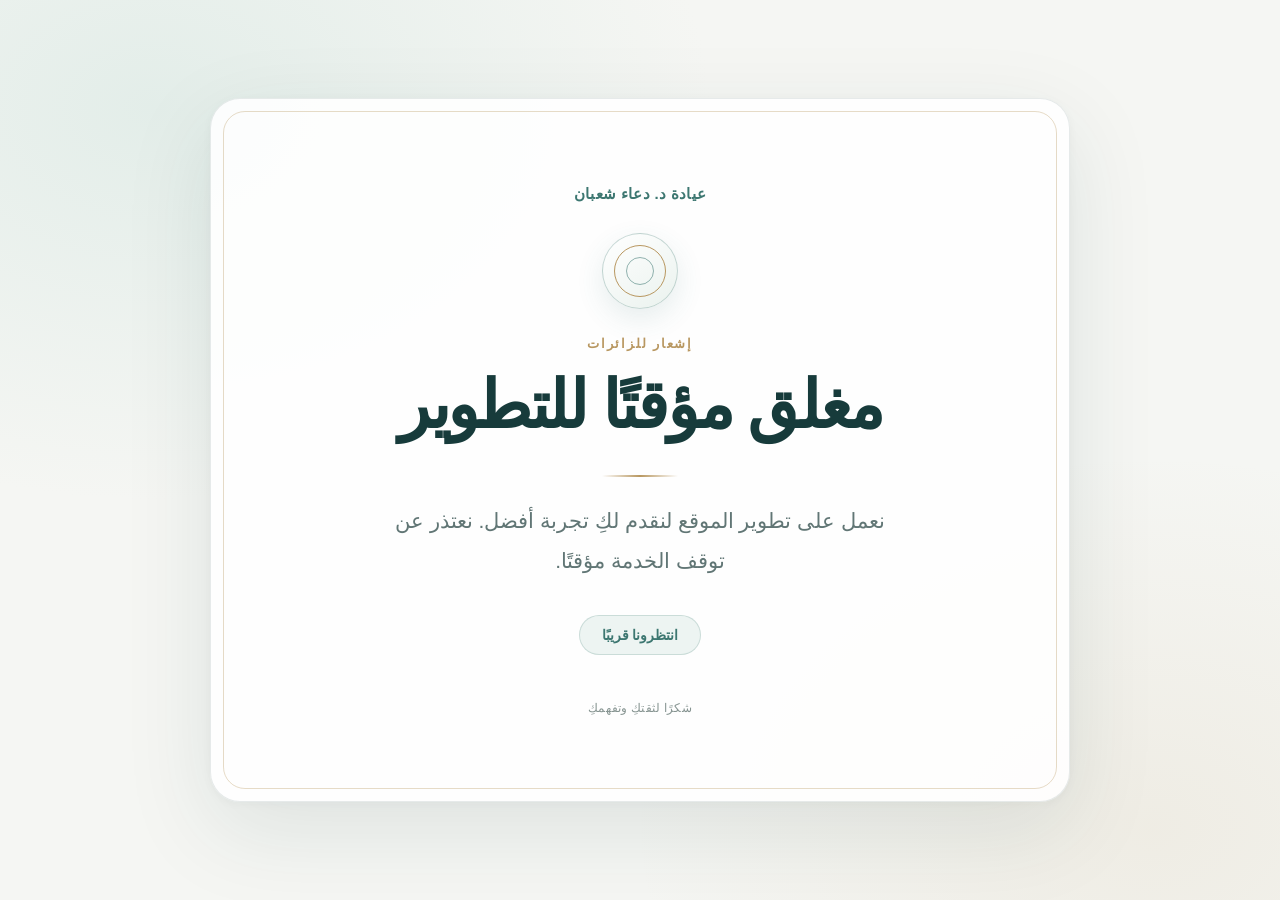
==== commit 2863c0ab: "Add standalone temporary closure page" ====
--- a/index.html
+++ b/index.html
@@ -1,384 +1,151 @@
-<!DOCTYPE html>
-<html lang="ar" data-mode="light">
+<!doctype html>
+<html lang="ar" dir="rtl">
 <head>
-<meta charset="UTF-8">
-<meta name="viewport" content="width=device-width, initial-scale=1.0, maximum-scale=1.0, user-scalable=no, viewport-fit=cover">
-
-<meta property="og:title" content="الدكتورة دعاء شعبان - أخصائية النساء والتوليد والتجميل النسائي">
-<meta property="og:description" content="نظام الحجز الإلكتروني لعيادة دكتورة دعاء شعبان. رعاية طبية متكاملة، احجزي موعدك الآن.">
-<meta property="og:image" content="assets/images/doctor.png">
-<meta property="og:type" content="website">
-<meta name="twitter:card" content="summary_large_image">
-
-<title>عيادة دكتورة دعاء شعبان - الحجز الإلكتروني</title>
-
-<link href="https://fonts.googleapis.com/css2?family=Cairo:wght@400;600;700;800;900&display=swap" rel="stylesheet">
-<link rel="stylesheet" href="https://cdnjs.cloudflare.com/ajax/libs/font-awesome/6.5.1/css/all.min.css">
-
-  <link rel="stylesheet" href="css/main.css?v=20261112-ux-review2">
-<link rel="stylesheet" href="css/gallery.css">
+  <meta charset="utf-8">
+  <meta name="viewport" content="width=device-width, initial-scale=1">
+  <meta name="theme-color" content="#f5f6f3">
+  <meta name="description" content="العيادة مغلقة مؤقتًا للتطوير. نعمل على تحسين تجربتك، انتظرونا قريبًا.">
+  <title>مغلق مؤقتًا للتطوير | عيادة د. دعاء شعبان</title>
+  <style>
+    :root {
+      color-scheme: light;
+      --ink: #173b3b;
+      --muted: #617675;
+      --teal: #3d7771;
+      --teal-soft: #dceae5;
+      --gold: #b89760;
+      --paper: #f5f6f3;
+      --white: #fff;
+    }
+    * { box-sizing: border-box; }
+    html { min-height: 100%; background: var(--paper); }
+    body {
+      min-height: 100vh;
+      margin: 0;
+      padding: clamp(18px, 5vw, 64px);
+      display: grid;
+      place-items: center;
+      color: var(--ink);
+      font-family: "Segoe UI", Tahoma, Arial, sans-serif;
+      background:
+        radial-gradient(ellipse at 12% 12%, rgba(220,234,229,.72), transparent 35%),
+        radial-gradient(ellipse at 90% 92%, rgba(184,151,96,.10), transparent 32%),
+        var(--paper);
+    }
+    main {
+      position: relative;
+      isolation: isolate;
+      width: min(100%, 860px);
+      min-height: min(620px, calc(100vh - 40px));
+      padding: clamp(38px, 8vw, 86px) clamp(24px, 9vw, 96px);
+      display: flex;
+      flex-direction: column;
+      align-items: center;
+      justify-content: center;
+      overflow: hidden;
+      text-align: center;
+      background: rgba(255,255,255,.88);
+      border: 1px solid rgba(23,59,59,.10);
+      border-radius: 30px;
+      box-shadow: 0 28px 90px rgba(23,59,59,.10), 0 2px 10px rgba(23,59,59,.035);
+    }
+    main::before {
+      content: "";
+      position: absolute;
+      z-index: -1;
+      inset: 12px;
+      border: 1px solid rgba(184,151,96,.35);
+      border-radius: 22px;
+      pointer-events: none;
+    }
+    .brand {
+      margin: 0 0 30px;
+      color: var(--teal);
+      font-size: 15px;
+      font-weight: 700;
+      letter-spacing: .02em;
+    }
+    .ornament {
+      width: 76px;
+      height: 76px;
+      margin-bottom: 27px;
+      position: relative;
+      border: 1px solid rgba(61,119,113,.28);
+      border-radius: 50%;
+      background: linear-gradient(145deg, #fff, #eaf2ee);
+      box-shadow: 0 10px 28px rgba(61,119,113,.12);
+    }
+    .ornament::before, .ornament::after {
+      content: "";
+      position: absolute;
+      border: 1px solid var(--gold);
+      border-radius: 50%;
+      inset: 11px;
+    }
+    .ornament::after { inset: 23px; border-color: rgba(61,119,113,.55); }
+    .eyebrow {
+      margin: 0 0 13px;
+      color: var(--gold);
+      font-size: 13px;
+      font-weight: 700;
+      letter-spacing: .14em;
+    }
+    h1 {
+      max-width: 650px;
+      margin: 0;
+      font-size: clamp(35px, 7vw, 66px);
+      line-height: 1.25;
+      font-weight: 750;
+      letter-spacing: -.035em;
+    }
+    .rule {
+      width: 76px;
+      height: 2px;
+      margin: 28px auto 24px;
+      background: linear-gradient(90deg, transparent, var(--gold), transparent);
+    }
+    .message {
+      max-width: 520px;
+      margin: 0;
+      color: var(--muted);
+      font-size: clamp(17px, 2.7vw, 21px);
+      line-height: 1.9;
+    }
+    .wait {
+      margin: 34px 0 0;
+      padding: 11px 22px;
+      color: var(--teal);
+      border: 1px solid rgba(61,119,113,.2);
+      border-radius: 999px;
+      background: rgba(220,234,229,.48);
+      font-size: 14px;
+      font-weight: 700;
+    }
+    footer {
+      margin-top: 46px;
+      color: #869491;
+      font-size: 12px;
+      letter-spacing: .02em;
+    }
+    @media (max-width: 520px) {
+      main { min-height: min(600px, calc(100svh - 36px)); border-radius: 24px; }
+      main::before { inset: 9px; border-radius: 17px; }
+      .brand { margin-bottom: 26px; }
+      footer { margin-top: 34px; }
+    }
+    @media (prefers-reduced-motion: reduce) { *, *::before, *::after { scroll-behavior: auto !important; } }
+  </style>
 </head>
-
 <body>
-
-<div class="local-preview-banner" id="localPreviewBanner" role="status" hidden>
-    معاينة ملفات محلية — لن يتم إرسال الحجوزات أو حفظها
-</div>
-<div id="scrollDecorations" class="scroll-decorations" aria-hidden="true"></div>
-<div id="bookingCelebration" class="booking-celebration" aria-hidden="true"></div>
-
-<div id="splash" aria-label="واجهة ترحيب عيادة د. دعاء شعبان">
-    <div class="splash-content">
-        <div class="splash-title">الدكتورة</div>
-        <div class="splash-title">دعاء شعبان</div>
-        <div class="splash-sub">أخصائية النساء والتوليد</div>
-        <div class="splash-sub">والتجميل النسائي</div>
-        <div class="splash-line"></div>
-        <div class="splash-loader" role="status" aria-live="polite">
-            <span class="splash-loading-text" data-i18n="clickToStart">جاري تجهيز الموقع</span>
-            <div class="splash-progress-track" aria-hidden="true">
-                <div class="splash-progress-fill"></div>
-                <span class="splash-progress-pattern">♡　✿　♡　✿　♡　✿　♡</span>
-                <span class="splash-progress-runner">🌸</span>
-            </div>
-            <span class="splash-loader-caption" data-i18n="splashWait">لحظات ونبدأ معكِ</span>
-        </div>
-    </div>
-</div>
-
-<div id="fridayAlert" class="friday-modal">
-    <div class="fri-card">
-        <i class="fa-solid fa-calendar-xmark"></i>
-        <h3 data-i18n="holidayTitle">تنبيه المواعيد</h3>
-        <p data-i18n="holidayMsg">الإجازة الأسبوعية للعيادة أيام الاثنين والخميس والجمعة. من فضلكِ اختاري يوماً آخر للحجز.</p>
-        <button class="btn btn-primary" onclick="closeFri()" data-i18n="understood">فهمت</button>
-    </div>
-</div>
-
-<div id="softAlert" class="soft-alert-modal">
-    <div class="soft-alert-card">
-        <i class="fa-solid fa-circle-exclamation"></i>
-        <h3 id="softAlertTitle">تنبيه بسيط</h3>
-        <p id="softAlertMsg">من فضلك أكملي البيانات المطلوبة.</p>
-        <button class="btn btn-primary" onclick="closeSoftAlert()">تمام</button>
-    </div>
-</div>
-
-<div class="pregnancy-nudge" id="pregnancyNudge" hidden>
-    <button class="pregnancy-nudge-backdrop" type="button" data-close-pregnancy-nudge aria-label="إغلاق البطاقة"></button>
-    <section class="pregnancy-nudge-card" role="dialog" aria-modal="true" aria-labelledby="pregnancyNudgeTitle" aria-describedby="pregnancyNudgeText">
-        <button class="pregnancy-nudge-close" type="button" data-close-pregnancy-nudge aria-label="إغلاق"><i class="fa-solid fa-xmark" aria-hidden="true"></i></button>
-        <div class="pregnancy-nudge-confetti" aria-hidden="true">✦　♡　✿　✧</div>
-        <div class="pregnancy-nudge-art" aria-hidden="true"></div>
-        <span class="pregnancy-nudge-kicker" data-i18n="pregnancyNudgeKicker">هدية صغيرة لكِ</span>
-        <h2 id="pregnancyNudgeTitle" data-i18n="pregnancyNudgeTitle">رحلتك للأمومة 💗</h2>
-        <p id="pregnancyNudgeText" data-i18n="pregnancyNudgeText">احسبي فاضل قد إيه على مقابلة صغيرك، وشوفي رحلتك وصلت لكام في المية.</p>
-        <button class="pregnancy-nudge-cta" id="pregnancyNudgeCta" type="button"><span class="pregnancy-nudge-mini-art" aria-hidden="true"></span><span data-i18n="pregnancyNudgeCta">احسبي رحلتك</span><i class="fa-solid fa-arrow-left" aria-hidden="true"></i></button>
-        <span class="pregnancy-nudge-foot" data-i18n="pregnancyNudgeFoot">حساب تقريبي لعمر الحمل وموعد الولادة</span>
-    </section>
-</div>
-
-<button class="pregnancy-float" id="pregnancyFloat" type="button" aria-label="افتحي حاسبة الحمل" title="احسبي رحلتك" hidden>
-    <span class="pregnancy-float-art" aria-hidden="true"></span><span class="pregnancy-float-label" data-i18n="pregnancyFloatLabel">حاسبة الحمل</span>
-</button>
-
-<header class="topbar">
-    <div class="brand">
-        <strong data-i18n="brandName">د. دعاء شعبان</strong>
-        <span data-i18n="brandSub">أخصائية نساء وتوليد وتجميل نسائي</span>
-    </div>
-
-    <nav class="nav">
-        <a href="#about" data-i18n="navAbout">عن الدكتورة</a>
-        <a href="#gallery">الذكريات</a>
-        <a href="#services" data-i18n="navServices">الخدمات</a>
-        <a href="#booking" data-i18n="navBooking">الحجز</a>
-        <a href="#assistant" class="smart-nav-hint" data-i18n="navAssistant">مساعدك بعد الولادة</a>
-        <a href="#reviews" data-i18n="navReviews">آراء المرضى</a>
-        <a href="#contact" data-i18n="navContact">العنوان</a>
-    </nav>
-
-    <div class="control-group">
-        <button class="text-btn" id="langBtn" onclick="toggleLanguage()">EN</button>
-        <button class="icon-btn mobile-menu-btn" onclick="toggleMobileMenu()" title="Menu"><i class="fa-solid fa-bars"></i></button>
-    </div>
-
-    <div class="mobile-menu" id="mobileMenu">
-        <a href="#about" onclick="toggleMobileMenu()" data-i18n="navAbout">عن الدكتورة</a>
-        <a href="#gallery" onclick="toggleMobileMenu()">الذكريات</a>
-        <a href="#services" onclick="toggleMobileMenu()" data-i18n="navServices">الخدمات</a>
-        <a href="#booking" onclick="toggleMobileMenu()" data-i18n="navBooking">الحجز</a>
-        <a href="#assistant" onclick="toggleMobileMenu()" data-i18n="navAssistant">مساعدك بعد الولادة</a>
-        <a href="#reviews" onclick="toggleMobileMenu()" data-i18n="navReviews">آراء المرضى</a>
-        <a href="#contact" onclick="toggleMobileMenu()" data-i18n="navContact">العنوان</a>
-    </div>
-</header>
-
-<main>
-    <section class="hero" id="home">
-        <div class="hero-content">
-
-            <div class="hero-actions">
-                <a href="#booking" class="btn btn-primary"><i class="fa-solid fa-calendar-check"></i> <span data-i18n="bookNow">احجزي موعدك الآن</span></a>
-                <a href="https://wa.me/201125337717" target="_blank" class="btn btn-ghost"><i class="fa-brands fa-whatsapp"></i> <span data-i18n="whatsappNow">تواصلي واتساب</span></a>
-            </div>
-            <div class="hero-note" data-i18n="heroTitle">حجزك مع د. دعاء شعبان أصبح أسهل</div>
-        </div>
-    </section>
-
-    <section class="section clock-section">
-        <div class="clock-card-wide">
-            <div class="clock-ring"><i class="fa-regular fa-clock"></i></div>
-            <div id="clockNow">--:--</div>
-            <div id="todayText">--</div>
-        </div>
-    </section>
-
-    <section class="section stats-bar">
-        <div class="stat-card">
-            <div>
-                <div class="stat-number" data-target="20">0</div>
-                <div class="stat-label" data-i18n="statExperience">خبرة طبية</div>
-            </div>
-        </div>
-        <div class="stat-card">
-            <div>
-                <div class="stat-number" data-target="10800">0</div>
-                <div class="stat-label" data-i18n="statBirth">عملية ولادة</div>
-            </div>
-        </div>
-        <div class="stat-card">
-            <div>
-                <div class="stat-number" data-target="30240">0</div>
-                <div class="stat-label" data-i18n="statVisits">كشف ومتابعة</div>
-            </div>
-        </div>
-        <div class="stat-card">
-            <div>
-                <div class="stat-number" data-target="1250">0</div>
-                <div class="stat-label" data-i18n="statAesthetic">تجميل نسائي</div>
-            </div>
-        </div>
-    </section>
-
-    <section class="section about-wrap" id="about">
-        <div class="doctor-photo">
-            <img src="assets/images/doctor.png" alt="دكتورة دعاء شعبان">
-        </div>
-        <div class="info-card">
-            <h2 class="section-title about-title"><span data-i18n="aboutTitle1">نبذة عن</span><span data-i18n="aboutTitle2">د. دعاء شعبان</span></h2>
-            <p class="section-lead" data-i18n="aboutText1">
-                د/ دعاء شعبان هي أخصائية النساء والتوليد والتجميل النسائي، حاصلة على ماجستير النساء والتوليد من جامعة الأزهر،
-                وبكالوريوس الطب والجراحة. تقدم خدمات طبية متكاملة تهدف إلى الحفاظ على صحة المرأة في مختلف مراحل حياتها.
-            </p>
-            <p class="section-lead" data-i18n="aboutText2">
-                تؤمن د/ دعاء بأن الراحة النفسية للمريضة جزء أساسي من العلاج، لذلك تحرص على تقديم شرح واضح ومتابعة دقيقة لكل حالة.
-            </p>
-        </div>
-    </section>
-
-
-    <section class="section story-album" id="gallery" aria-labelledby="galleryTitle">
-        <div class="album-intro reveal-on-scroll">
-            <span class="album-kicker"><i class="fa-solid fa-sparkles" aria-hidden="true"></i> 18 عامًا من الرعاية والذكريات</span>
-            <h2 class="section-title" id="galleryTitle">حكايات بدأت بنبضة</h2>
-            <p class="section-lead">لحظات دافئة من رحلة د. دعاء شعبان مع الأمهات وأطفالهن. اختاري حكاية لتشاهديها.</p>
-        </div>
-        <div class="story-rail-shell reveal-on-scroll">
-            <div class="story-rail" role="group" aria-label="قصص وذكريات العيادة">
-                <button class="clinic-story" type="button" data-image="assets/images/gallery/memory-01.jpg" data-alt="لحظة من رحلة الرعاية" data-kicker="لحظة البداية" data-title="البداية دائمًا نبضة" data-caption="من أول لحظة اطمئنان، تبدأ حكاية جديدة مليئة بالأمل والرعاية.">
-                    <span class="clinic-story-ring"><img src="assets/images/gallery/memory-01.jpg" alt="" loading="lazy"></span><span class="clinic-story-label">لحظة البداية</span>
-                </button>
-                <button class="clinic-story" type="button" data-image="assets/images/gallery/memory-02.png" data-alt="لحظة سعادة مع مولود جديد" data-kicker="لحظة وصول" data-title="أول لقاء" data-caption="لحظة لا تتكرر، وابتسامة تختصر رحلة كاملة من الانتظار.">
-                    <span class="clinic-story-ring"><img src="assets/images/gallery/memory-02.png" alt="" loading="lazy"></span><span class="clinic-story-label">أول لقاء</span>
-                </button>
-                <button class="clinic-story" type="button" data-image="assets/images/gallery/memory-03.jpg" data-alt="ذكرى من المتابعة والرعاية" data-kicker="ثقة تمتد" data-title="معكِ خطوة بخطوة" data-caption="متابعة هادئة وشرح واضح، لأن الاطمئنان جزء أساسي من الرعاية.">
-                    <span class="clinic-story-ring"><img src="assets/images/gallery/memory-03.jpg" alt="" loading="lazy"></span><span class="clinic-story-label">ثقة تمتد</span>
-                </button>
-                <button class="clinic-story" type="button" data-image="assets/images/gallery/memory-04.png" data-alt="ذكرى سعيدة مع الأسرة" data-kicker="عائلة العيادة" data-title="ذكريات تكبر معنا" data-caption="أطفال كبروا، وأسر ما زالت الثقة تجمعنا بها عامًا بعد عام.">
-                    <span class="clinic-story-ring"><img src="assets/images/gallery/memory-04.png" alt="" loading="lazy"></span><span class="clinic-story-label">عائلة العيادة</span>
-                </button>
-                <button class="clinic-story" type="button" data-image="assets/images/gallery/memory-05.png" data-alt="ذكرى من سنوات الرعاية" data-kicker="18 عامًا" data-title="رحلة من القلب" data-caption="سنوات من الخبرة، وآلاف الحكايات التي بدأت كلها بنبضة.">
-                    <span class="clinic-story-ring"><img src="assets/images/gallery/memory-05.png" alt="" loading="lazy"></span><span class="clinic-story-label">رحلة من القلب</span>
-                </button>
-            </div>
-            <span class="story-rail-hint"><i class="fa-solid fa-hand-pointer" aria-hidden="true"></i> اسحبي لاستكشاف الذكريات</span>
-        </div>
-    </section>
-
-    <div class="story-viewer" id="storyViewer" aria-hidden="true" role="dialog" aria-modal="true" aria-label="عرض قصة من ذكريات العيادة">
-        <button class="story-backdrop" type="button" tabindex="-1" data-story-close aria-label="إغلاق القصص"></button>
-        <div class="story-dialog">
-            <div class="story-progress" id="storyProgress" aria-hidden="true"></div>
-            <button class="story-viewer-close" type="button" data-story-close aria-label="إغلاق"><i class="fa-solid fa-xmark"></i></button>
-            <button class="story-viewer-pause" type="button" id="storyPause" aria-label="إيقاف عرض القصص مؤقتًا" aria-pressed="false"><i class="fa-solid fa-pause"></i></button>
-            <img class="story-viewer-image" id="storyViewerImage" src="" alt="">
-            <div class="story-viewer-shade"></div>
-            <button class="story-viewer-nav story-viewer-prev" type="button" id="storyPrev" aria-label="القصة السابقة"><i class="fa-solid fa-chevron-right"></i></button>
-            <button class="story-viewer-nav story-viewer-next" type="button" id="storyNext" aria-label="القصة التالية"><i class="fa-solid fa-chevron-left"></i></button>
-            <div class="story-viewer-copy" aria-live="polite">
-                <span class="story-viewer-kicker" id="storyViewerKicker"></span>
-                <h3 id="storyViewerTitle"></h3>
-                <p id="storyViewerCaption"></p>
-            </div>
-            <span class="story-viewer-count" id="storyViewerCount" aria-live="polite"></span>
-        </div>
-    </div>
-
-    <section class="section" id="services">
-        <div style="text-align:center; margin-bottom:22px;">
-            <h2 class="section-title" data-i18n="servicesTitle">خدمات العيادة المتكاملة</h2>
-            <p class="section-lead" style="max-width:720px; margin:auto;" data-i18n="servicesLead">رعاية متخصصة للمرأة في كل مرحلة، من الكشف والمتابعة وحتى التجميل النسائي ورعاية الحمل.</p>
-        </div>
-
-        <div class="services-grid">
-            <div class="service-card">
-                <i class="fa-solid fa-baby"></i>
-                <h3 data-i18n="service1Title">متابعة الحمل</h3>
-                <p data-i18n="service1Text">متابعة دورية دقيقة لصحة الأم والجنين مع إرشادات طبية مناسبة لكل مرحلة.</p>
-            </div>
-            <div class="service-card">
-                <i class="fa-solid fa-stethoscope"></i>
-                <h3 data-i18n="service2Title">كشف نساء وتوليد</h3>
-                <p data-i18n="service2Text">تشخيص ومتابعة مشاكل النساء والتوليد بأمان وخصوصية وشرح واضح للحالة.</p>
-            </div>
-            <div class="service-card">
-                <i class="fa-solid fa-spa"></i>
-                <h3 data-i18n="service3Title">التجميل النسائي</h3>
-                <p data-i18n="service3Text">خدمات تجميل نسائي باهتمام طبي دقيق وتجربة مريحة وآمنة.</p>
-            </div>
-            <div class="service-card">
-                <i class="fa-solid fa-vial-circle-check"></i>
-                <h3 data-i18n="service4Title">مراجعة التحاليل</h3>
-                <p data-i18n="service4Text">إرسال التحاليل أو الأشعة لعرضها على الدكتورة ومراجعتها حسب الحالة.</p>
-            </div>
-            <div class="service-card">
-                <i class="fa-solid fa-comments"></i>
-                <h3 data-i18n="service5Title">استشارة خلال المتابعة</h3>
-                <p data-i18n="service5Text">استشارة منظمة خلال مدة المتابعة المسموح بها لضمان أفضل استفادة.</p>
-            </div>
-            <div class="service-card">
-                <i class="fa-solid fa-heart"></i>
-                <h3 data-i18n="service6Title">رعاية قبل وبعد الولادة</h3>
-                <p data-i18n="service6Text">تنظيم حجز الولادة والتواصل مع العيادة لترتيب التفاصيل المناسبة.</p>
-            </div>
-        </div>
-    </section>
-
-    <section class="section booking-section" id="booking">
-        <div class="visitor-presence" id="visitorPresence" role="status" aria-live="polite" hidden>
-            <span class="presence-pips" aria-hidden="true"></span><span class="presence-copy"></span>
-        </div>
-        <div id="bookingArea"></div>
-    </section>
-
-    <section class="section" id="assistant">
-        <div class="assistant-card">
-            <div class="assistant-icon"><i class="fa-solid fa-hands-holding-child"></i></div>
-            <div>
-                <h2 data-i18n="assistantTitle">بعد الولادة مش هنسيبك</h2>
-                <p data-i18n="assistantText">
-                    المساعد الذكي هيساعدك تعرفي خطوات تسجيل شهادة الميلاد، متابعة التطعيمات، ورعاية صحتك وصحة طفلك بطريقة سهلة وواضحة.
-                </p>
-                <a href="https://dokyy2.github.io/smart-assistant/" target="_blank" rel="noopener noreferrer" class="btn assistant-launch-link">
-                    <img src="https://dokyy2.github.io/smart-assistant/assets/images/assistant-logo.png" alt="" loading="lazy"> <span data-i18n="assistantBtn">افتحي المساعد الذكي</span>
-                </a>
-            </div>
-        </div>
-    </section>
-
-    <div class="assistant-float" id="assistantFloat" hidden>
-        <p class="assistant-hint" id="assistantHint" role="status" hidden>اسأليني 💬</p>
-        <button class="assistant-orb" id="assistantOpen" type="button" aria-label="فتح المساعد الذكي" aria-expanded="false">
-            <img src="https://dokyy2.github.io/smart-assistant/assets/images/assistant-logo.png" alt="">
-        </button>
-    </div>
-
-    <div class="assistant-modal" id="assistantModal" hidden>
-        <button class="assistant-modal-backdrop" type="button" data-close-assistant aria-label="إغلاق نافذة المساعد"></button>
-        <section class="assistant-dialog" role="dialog" aria-modal="true" aria-label="المساعد الذكي بعد الولادة">
-            <div class="assistant-dialog-head"><span><img src="https://dokyy2.github.io/smart-assistant/assets/images/assistant-logo.png" alt=""> المساعد الذكي</span><button type="button" data-close-assistant aria-label="إغلاق">×</button></div>
-            <iframe class="assistant-frame" title="المساعد الذكي للأم والطفل" data-src="https://dokyy2.github.io/smart-assistant/" loading="lazy"></iframe>
-        </section>
-    </div>
-
-    <section class="section" id="reviews">
-        <div style="text-align:center; margin-bottom:22px;">
-            <h2 class="section-title" data-i18n="reviewsTitle">آراء المرضى</h2>
-            <p class="section-lead" data-i18n="reviewsLead">كلمات لطيفة من تجارب حقيقية مع العيادة.</p>
-        </div>
-        <div class="reviews-scroll">
-            <div class="review-card"><p>الدكتورة عندها كاريزما ومريحة بشكل غير طبيعى وانصح كل البنات تروحلها انا معاها بقالى 5 سنين وولدت معاها مرتين احسن دكتورة حرفيا ً.</p><div class="review-person"><div class="avatar">إ</div><div><strong>إيمان سعيد</strong><span>متابعة وولادة</span></div></div></div>
-            <div class="review-card"><p>دكتورة محترمة ومريحة جداً في التعامل، بتسمع كويس وبتطمن المريضة قبل أي خطوة.</p><div class="review-person"><div class="avatar">س</div><div><strong>سارة م.</strong><span>متابعة حمل</span></div></div></div>
-            <div class="review-card"><p>ربنا يبارك فيكي يا دكتورة، شرحك واضح واهتمامك بالتفاصيل فرق معايا جداً.</p><div class="review-person"><div class="avatar">ه</div><div><strong>هبة أ.</strong><span>كشف نساء</span></div></div></div>
-            <div class="review-card"><p>العيادة منظمة والدكتورة شاطرة وبتتعامل بذوق. تجربة مريحة من أول الحجز.</p><div class="review-person"><div class="avatar">م</div><div><strong>مريم ع.</strong><span>متابعة بالعيادة</span></div></div></div>
-            <div class="review-card"><p>دكتورة دعاء من أحسن الدكاترة، ربنا يبارك فيها ويجعل تعبها في ميزان حسناتها.</p><div class="review-person"><div class="avatar">أ</div><div><strong>أمل ج.</strong><span>متابعة نساء</span></div></div></div>
-            <div class="review-card"><p>كنت قلقة جداً، لكن طريقة شرح الدكتورة وهدوءها خلوني أطمن بسرعة.</p><div class="review-person"><div class="avatar">ن</div><div><strong>ندى ر.</strong><span>كشف أول مرة</span></div></div></div>
-            <div class="review-card"><p>متابعة الحمل كانت ممتازة، وكل زيارة كنت بخرج فاهمة كل حاجة ومطمئنة.</p><div class="review-person"><div class="avatar">ي</div><div><strong>ياسمين ع.</strong><span>متابعة حمل</span></div></div></div>
-            <div class="review-card"><p>احترام وذوق واهتمام بالتفاصيل، شكراً دكتورة دعاء على تعبك معانا.</p><div class="review-person"><div class="avatar">ر</div><div><strong>رحاب س.</strong><span>استشارة متابعة</span></div></div></div>
-            <div class="review-card"><p>النظام سهل والحجز واضح، والعيادة تواصلت معايا بسرعة لتأكيد المعاد.</p><div class="review-person"><div class="avatar">د</div><div><strong>دعاء ك.</strong><span>حجز أونلاين</span></div></div></div>
-        </div>
-    </section>
-
-    <div class="neon-divider"></div>
-
-    <section class="section contact-wrap" id="contact">
-        <div class="contact-card">
-            <h2 class="section-title" style="font-size:2.2rem;" data-i18n="contactTitle">بيانات العيادة</h2>
-            <div class="contact-line"><i class="fa-solid fa-location-dot"></i><div><b data-i18n="addressLabel">العنوان:</b><br><span data-i18n="addressText">اللبيني – الهرم، بجوار أولاد رجب</span></div></div>
-            <div class="contact-line"><i class="fa-solid fa-phone"></i><div><b data-i18n="phoneLabel">للاستفسار أو التعديل:</b><br>01125337717</div></div>
-            <div class="contact-line"><i class="fa-solid fa-clock"></i><div><b data-i18n="hoursLabel">مواعيد العمل:</b><br><span data-i18n="hoursText">من 4 مساءً إلى 10 مساءً</span><br><span data-i18n="holidayFooter">الإجازة الأسبوعية: الاثنين والخميس والجمعة</span></div></div>
-
-            <div class="social-links">
-                <a href="https://www.facebook.com/share/1BvSArkpXk/" target="_blank" class="social-icon fb" title="Facebook"><i class="fa-brands fa-facebook-f"></i></a>
-                <a href="https://www.instagram.com/dr.doaa.shaban?igsh=MTNjNjJ1end3bzczeQ==" target="_blank" class="social-icon ig" title="Instagram"><i class="fa-brands fa-instagram"></i></a>
-                <a href="https://www.tiktok.com/@doaaobgyn?_r=1&_t=ZS-96BMLWSyNdY" target="_blank" class="social-icon tt" title="TikTok"><i class="fa-brands fa-tiktok"></i></a>
-            </div>
-
-            <a href="https://maps.app.goo.gl/Dn6sKp86cdJ2K5k79?g_st=ic" target="_blank" class="btn btn-primary"><i class="fa-solid fa-map-location-dot"></i> <span data-i18n="mapBtn">افتحي الموقع على الخريطة</span></a>
-        </div>
-
-        <iframe
-            class="map-frame"
-            loading="lazy"
-            allowfullscreen
-            referrerpolicy="no-referrer-when-downgrade"
-            src="https://www.google.com/maps?q=%D8%A7%D9%84%D9%84%D8%A8%D9%8A%D9%86%D9%8A%20%D8%A7%D9%84%D9%87%D8%B1%D9%85%20%D8%A8%D8%AC%D9%88%D8%A7%D8%B1%20%D8%A3%D9%88%D9%84%D8%A7%D8%AF%20%D8%B1%D8%AC%D8%A8&output=embed">
-        </iframe>
-    </section>
-</main>
-
-<footer class="footer">
-    <div class="footer-signature">
-        <a class="footer-credit" href="https://wa.me/201021708011" target="_blank" rel="noopener noreferrer" aria-label="التواصل مع المهندس باسم أشرف عبر واتساب">
-            <span class="footer-whatsapp-mark" aria-hidden="true">
-                <svg viewBox="0 0 24 24" focusable="false">
-                    <path d="M12 2.4a9.6 9.6 0 0 0-8.18 14.63L2.7 21.6l4.72-1.08A9.6 9.6 0 1 0 12 2.4Z" fill="none" stroke="currentColor" stroke-width="1.8" stroke-linejoin="round"/>
-                    <path d="M8.5 7.85c.16-.38.33-.39.61-.39h.52c.17 0 .36.03.44.27l.62 1.54c.08.2.05.39-.08.53l-.4.47c-.12.13-.25.26-.1.5.15.26.67 1.1 1.44 1.78.99.88 1.82 1.15 2.08 1.29.26.13.41.11.56-.07l.7-.82c.16-.19.34-.16.57-.08l1.45.68c.24.12.4.17.45.27.06.1.06.59-.14 1.16-.19.57-1.1 1.09-1.52 1.15-.4.06-.9.09-1.46-.09-.34-.11-.78-.26-1.34-.5-2.36-1.02-3.9-3.42-4.02-3.59-.12-.17-.96-1.27-.96-2.42 0-1.16.6-1.72.81-1.96Z" fill="currentColor"/>
-                </svg>
-            </span>
-            <span class="footer-signature-copy"><small>DESIGNED &amp; DEVELOPED BY</small><strong>Bassem Ashraf</strong><span>WHATSAPP · DIRECT CONTACT</span></span>
-            <i class="fa-solid fa-arrow-up-right-from-square footer-signature-arrow" aria-hidden="true"></i>
-        </a>
-        <div class="footer-meta" aria-label="معلومات الإصدار والتحديث">
-            <span class="footer-version"><i class="fa-solid fa-code-branch" aria-hidden="true"></i> نسخة تطوير محلية V2.7.2</span>
-            <span class="footer-updated"><i class="fa-regular fa-calendar" aria-hidden="true"></i> آخر تحديث: 12 نوفمبر 2026</span>
-        </div>
-    </div>
-</footer>
-
-<a href="https://wa.me/201125337717" target="_blank" rel="noopener noreferrer" class="whatsapp-float" aria-label="التواصل مع العيادة عبر واتساب" onclick="handleVibrate()">
-    <i class="fa-brands fa-whatsapp" aria-hidden="true"></i><span class="whatsapp-float-hint">للتواصل</span>
-</a>
-
-<button class="back-to-top" id="backToTop" type="button" aria-label="العودة إلى أعلى الصفحة" title="العودة إلى أعلى الصفحة" onclick="window.scrollTo({top:0,behavior:'smooth'})">
-    <i class="fa-solid fa-arrow-up" aria-hidden="true"></i>
-</button>
-
-<script src="js/config.js?v=20261108-supabase-admin-final2"></script>
-<script src="js/bridge-client.js?v=20261108-supabase-admin-final2"></script>
-  <script src="js/main.js?v=20261112-booking-hardening1"></script>
-<script src="js/gallery.js"></script>
-
+  <main aria-labelledby="notice-title">
+    <p class="brand">عيادة د. دعاء شعبان</p>
+    <div class="ornament" aria-hidden="true"></div>
+    <p class="eyebrow">إشعار للزائرات</p>
+    <h1 id="notice-title">مغلق مؤقتًا للتطوير</h1>
+    <div class="rule" aria-hidden="true"></div>
+    <p class="message">نعمل على تطوير الموقع لنقدم لكِ تجربة أفضل. نعتذر عن توقف الخدمة مؤقتًا.</p>
+    <p class="wait">انتظرونا قريبًا</p>
+    <footer>شكرًا لثقتكِ وتفهمكِ</footer>
+  </main>
 </body>
-</html>
+</html>
